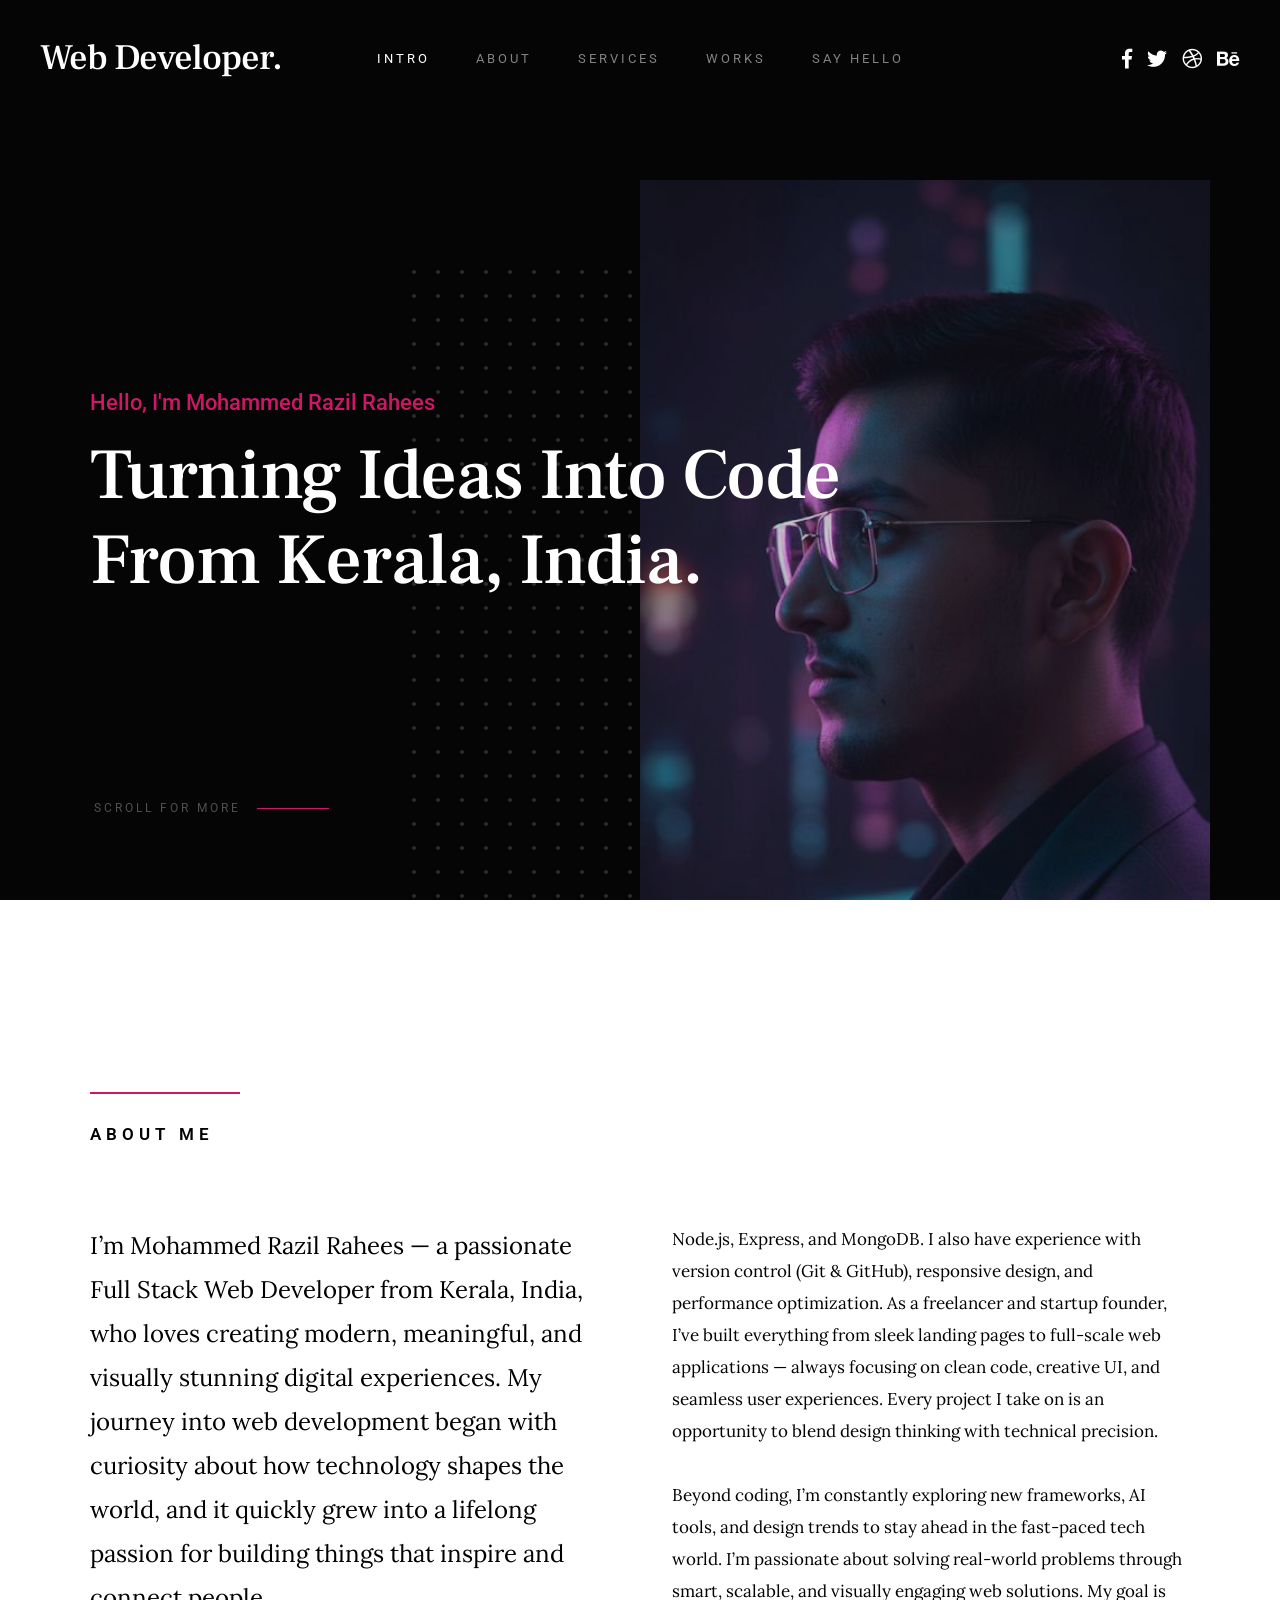
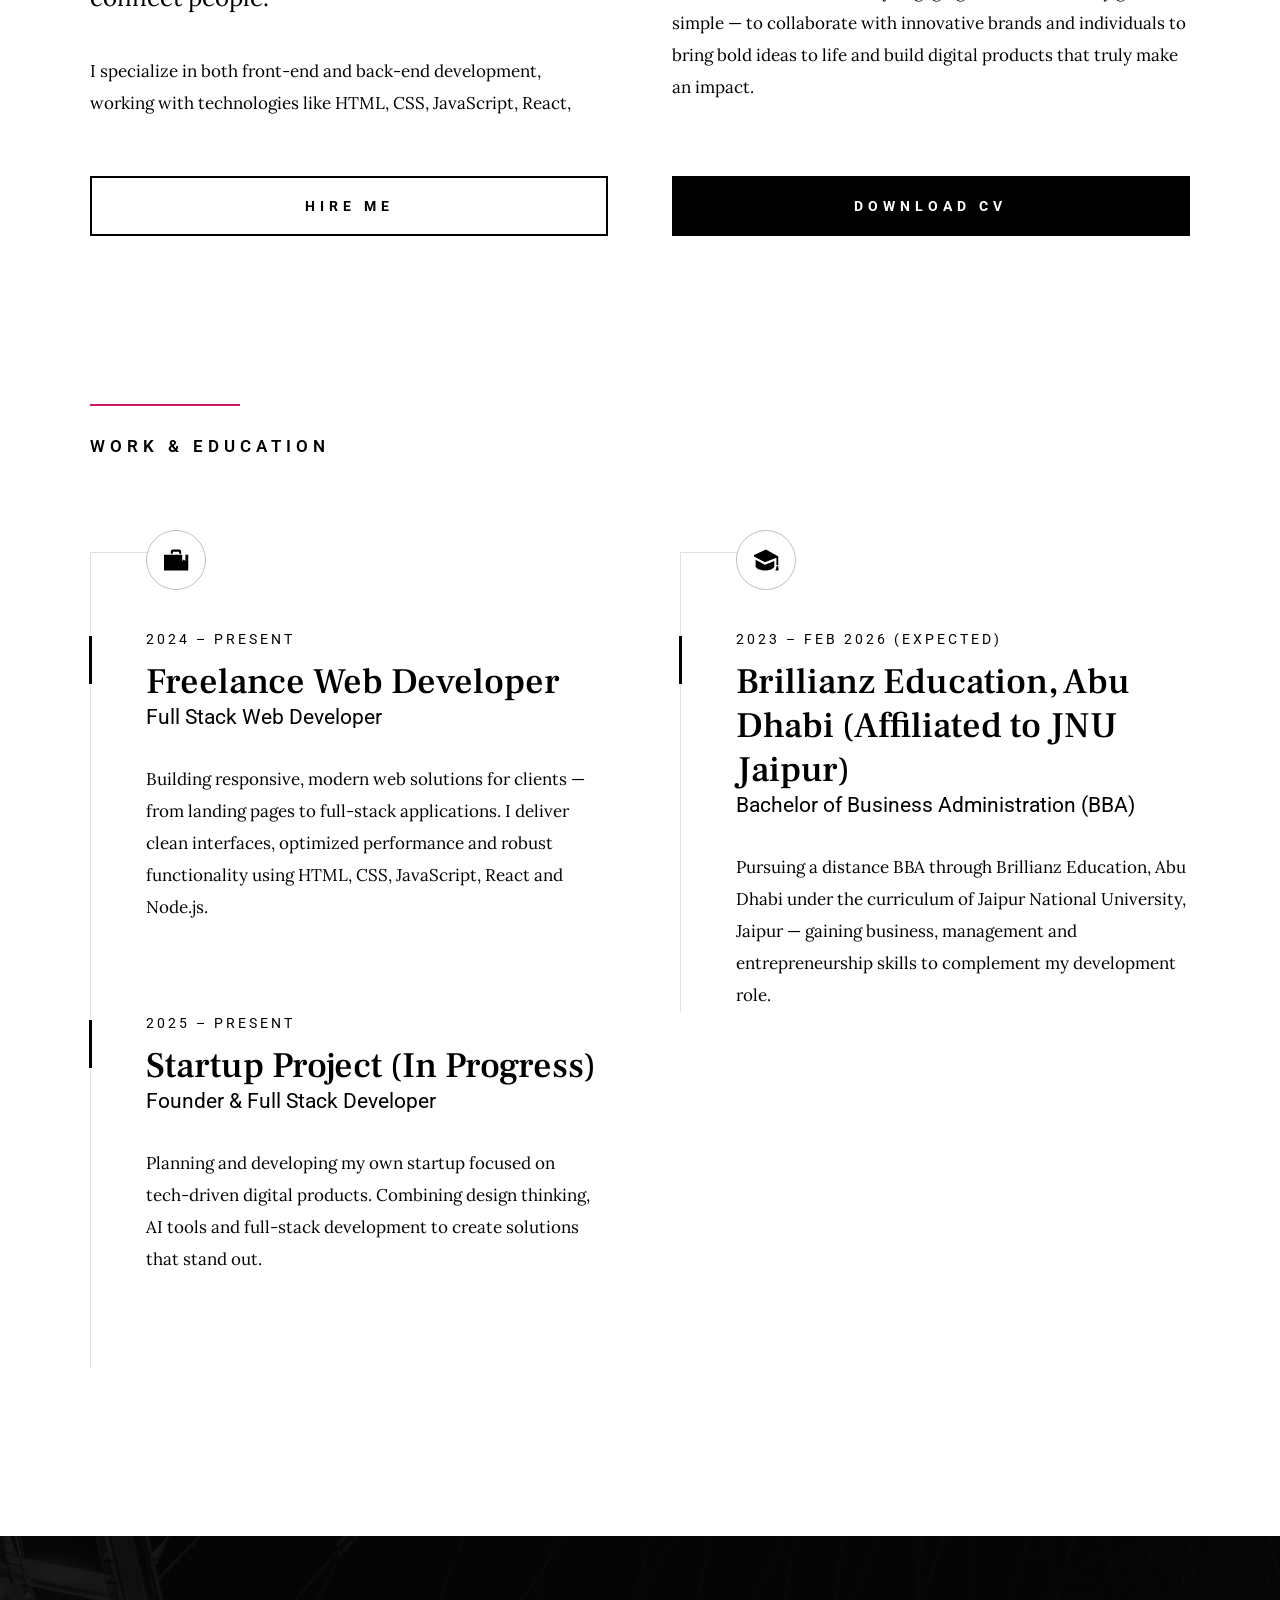
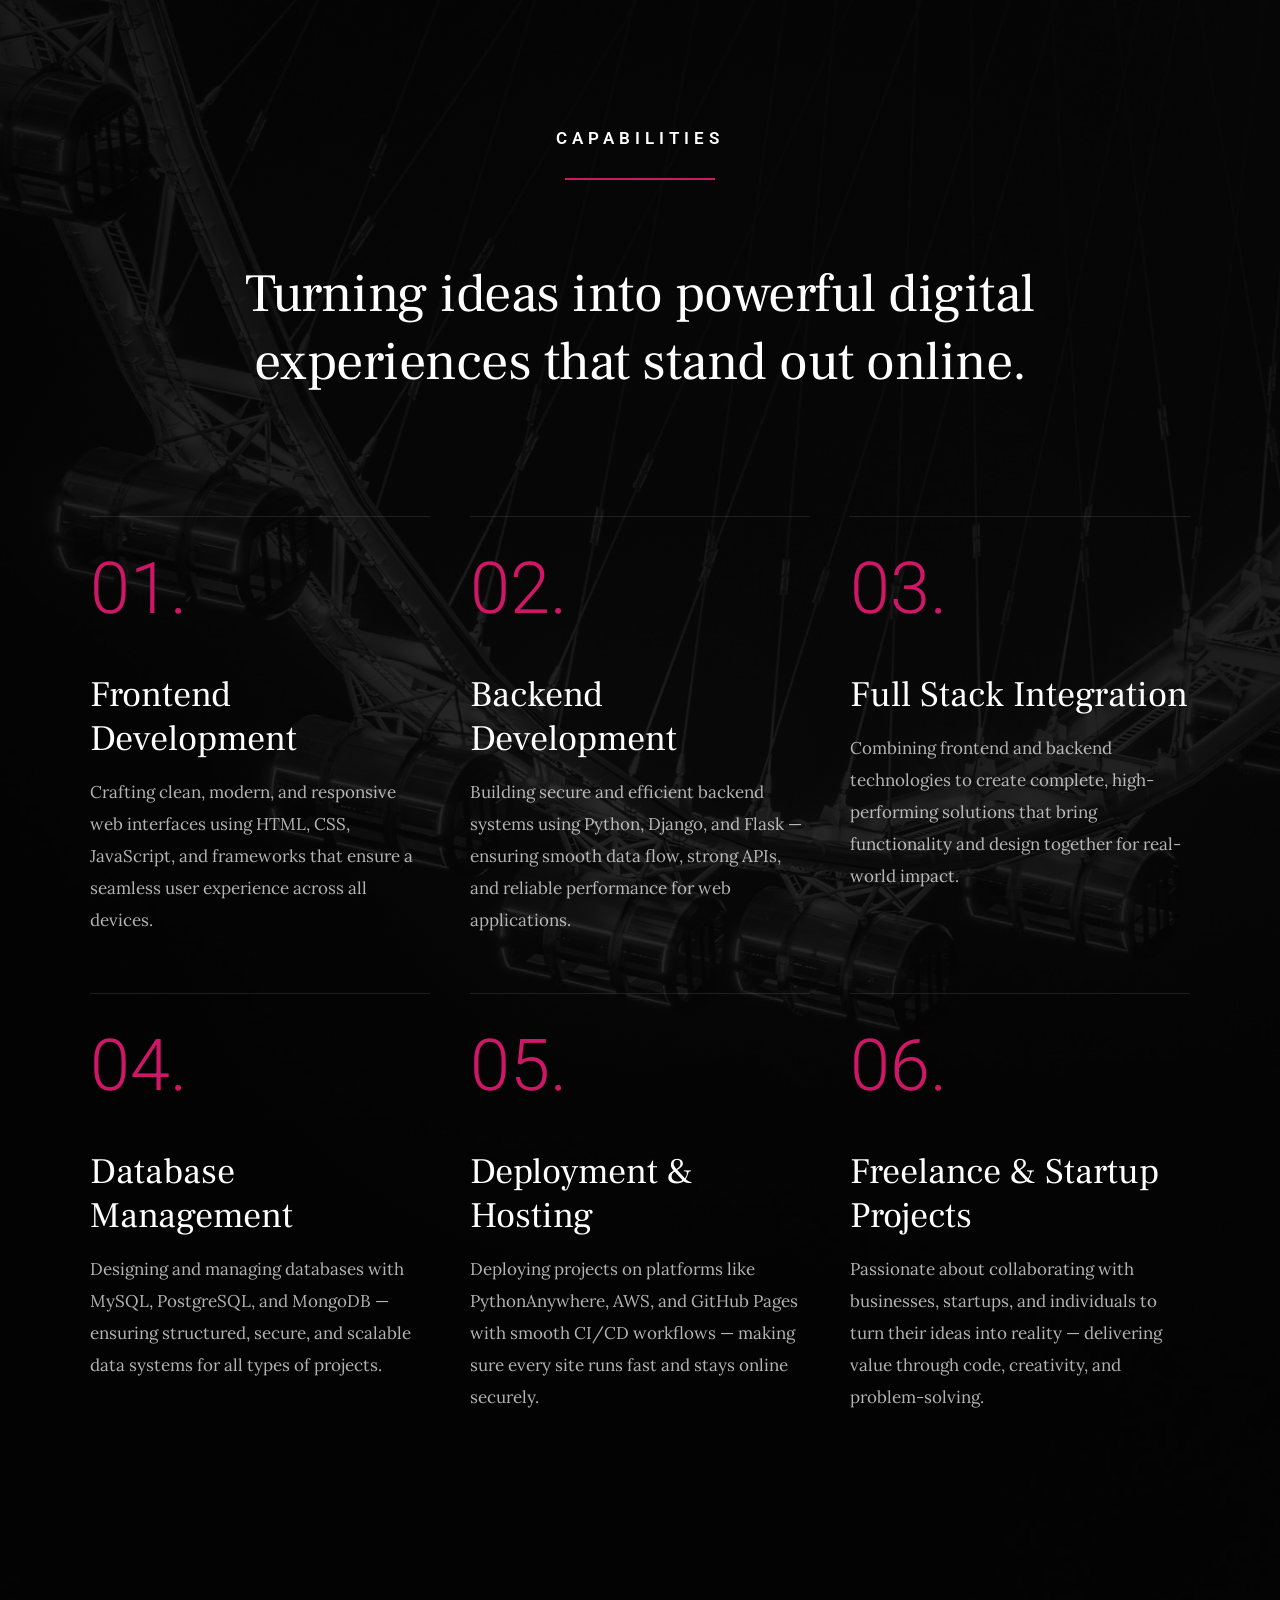
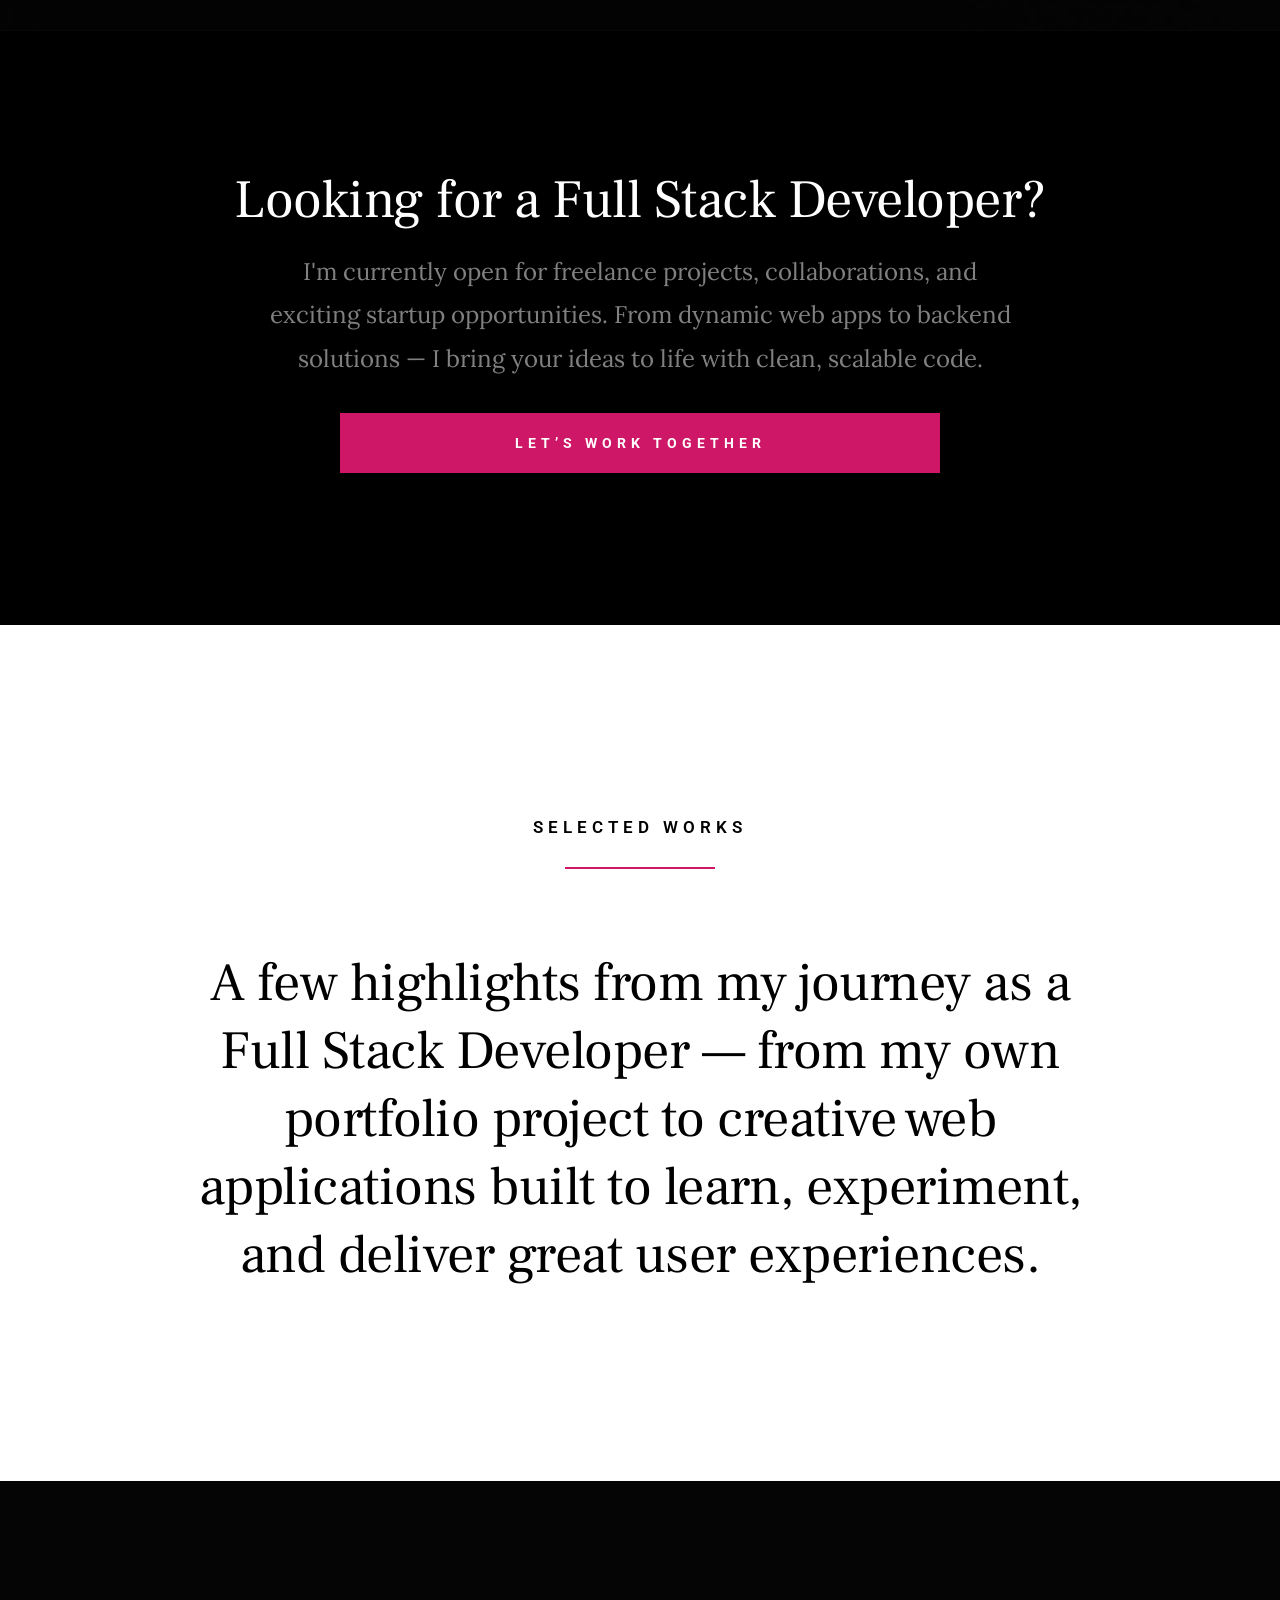
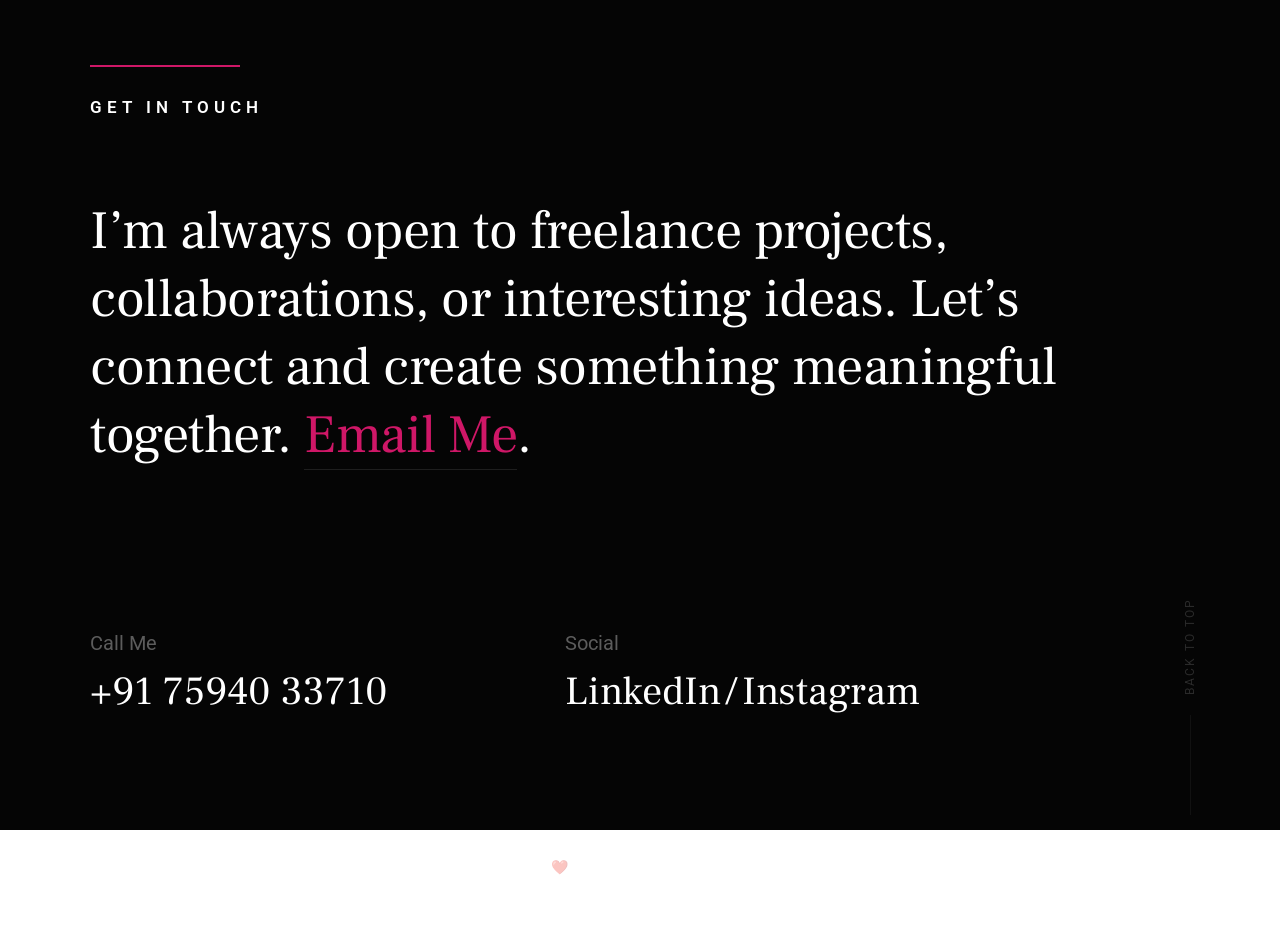
==== index.html @ be1bdcd1 "My portfolio editing" ====
<!DOCTYPE html>
<html class="no-js" lang="en">
<head>

    <!--- basic page needs
    ================================================== -->
    <meta charset="utf-8">
    <title>Web Dedveloper</title>
    <meta name="description" content="">
    <meta name="author" content="">

    <!-- mobile specific metas
    ================================================== -->
    <meta name="viewport" content="width=device-width, initial-scale=1">

    <!-- CSS
    ================================================== -->
    <link rel="stylesheet" href="css/base.css">
    <link rel="stylesheet" href="css/vendor.css">
    <link rel="stylesheet" href="css/main.css">

    <!-- script
    ================================================== -->
    <script src="js/modernizr.js"></script>
    <script src="js/pace.min.js"></script>

    <!-- Favicons ================================================== -->
<link rel="apple-touch-icon" sizes="180x180" href="images/favicon1.png">
<link rel="icon" type="image/png" sizes="32x32" href="images/favicon1.png">
<link rel="icon" type="image/png" sizes="16x16" href="images/favicon1.png">
<link rel="manifest" href="site.webmanifest">

</head>

<body id="top">

    <div id="preloader">
        <div id="loader"></div>
    </div>

    <!-- site header
    ================================================== -->
    <header class="s-header">

        <div class="header-logo">
            <a class="site-logo" href="index.html">
                <!-- <img src="img/Web-removebg-preview.png" alt="Homepage"> -->
                 <h1 class="a">Web Developer.</h1>
            </a>
        </div>

        <nav class="header-nav-wrap">
            <ul class="header-main-nav">
                <li class="current"><a class="smoothscroll" href="#intro" title="intro">Intro</a></li>
                <li><a class="smoothscroll" href="#about" title="about">About</a></li>
                <li><a class="smoothscroll" href="#services" title="services">Services</a></li>
                <li><a class="smoothscroll" href="#works" title="works">Works</a></li>
                <li><a class="smoothscroll" href="#contact" title="contact us">Say Hello</a></li>	
            </ul>

            <ul class="header-social">
                <li><a href="#0"><i class="fab fa-facebook-f" aria-hidden="true"></i></a></li>
                <li><a href="#0"><i class="fab fa-twitter" aria-hidden="true"></i></a></li>
                <li><a href="#0"><i class="fab fa-dribbble" aria-hidden="true"></i></a></li>
                <li><a href="#0"><i class="fab fa-behance" aria-hidden="true"></i></a></li>
            </ul>
        </nav>

        <a class="header-menu-toggle" href="#"><span>Menu</span></a>

    </header> <!-- end s-header -->


<!-- intro
    ================================================== -->
<section id="intro" class="s-intro target-section">

    <div class="row intro-content">

        <div class="column large-9 mob-full intro-text">
            <h3>Hello, I'm Mohammed Razil Rahees</h3>
            <h1>
                Turning Ideas Into Code <br>
                From Kerala, India.
            </h1>

        </div>

        <div class="intro-scroll">
            <a href="#about" class="intro-scroll-link smoothscroll">
                Scroll For More
            </a>
        </div>

        <div class="intro-grid"></div>
        <div class="intro-pic"></div>

    </div> <!-- end row -->

</section> <!-- end intro -->



    <!-- about
    ================================================== -->
    <section id="about" class="s-about target-section">

        <div class="about-me">

            <div class="row heading-block" data-aos="fade-up">
                <div class="column large-full">
                    <h2 class="section-heading">About Me</h2>
                </div>
            </div>

           <div class="row about-me__content" data-aos="fade-up">
    <div class="column large-full about-me__text">
        <p class="lead">
        I’m Mohammed Razil Rahees — a passionate Full Stack Web Developer from Kerala, India, 
        who loves creating modern, meaningful, and visually stunning digital experiences. 
        My journey into web development began with curiosity about how technology shapes the world, 
        and it quickly grew into a lifelong passion for building things that inspire and connect people.
        </p>

        <p>
        I specialize in both front-end and back-end development, working with technologies like 
        HTML, CSS, JavaScript, React, Node.js, Express, and MongoDB. I also have experience with 
        version control (Git & GitHub), responsive design, and performance optimization. 
        As a freelancer and startup founder, I’ve built everything from sleek landing pages 
        to full-scale web applications — always focusing on clean code, creative UI, and 
        seamless user experiences. Every project I take on is an opportunity to blend 
        design thinking with technical precision.
        </p>

        <p>
        Beyond coding, I’m constantly exploring new frameworks, AI tools, and design trends 
        to stay ahead in the fast-paced tech world. I’m passionate about solving real-world 
        problems through smart, scalable, and visually engaging web solutions. My goal is simple — 
        to collaborate with innovative brands and individuals to bring bold ideas to life 
        and build digital products that truly make an impact.
        </p>
    </div>
</div>

    
            <div class="row about-me__buttons">
                <div class="column large-half tab-full" data-aos="fade-up">
                    <a href="#0" class="btn btn--stroke full-width">Hire Me</a>
                </div>
                <div class="column large-half tab-full" data-aos="fade-up">
                    <a href="Mohammed Razil Rahees cv..pdf" class="btn btn--primary full-width" download>Download CV</a>
                </div>
            </div>

        </div> <!-- end about-me -->

       </div> <!-- end about-me -->

<div class="about-experience">

    <div class="row heading-block" data-aos="fade-up">
        <div class="column large-full">
            <h2 class="section-heading">Work & Education</h2>
        </div>
    </div>

    <div class="row about-experience__timeline">

        <!-- Work Experience -->
        <div class="column large-half tab-full" data-aos="fade-up">
            <div class="timeline">

                <div class="timeline__icon-wrap">
                    <span class="timeline__icon timeline__icon--work"></span>
                </div>

                <div class="timeline__block">
                    <div class="timeline__bullet"></div>
                    <div class="timeline__header">
                        <p class="timeline__timeframe">2024 – Present</p>
                        <h3 class="item-title">Freelance Web Developer</h3>
                        <h5>Full Stack Web Developer</h5>
                    </div>
                    <div class="timeline__desc">
                        <p>
                        Building responsive, modern web solutions for clients — from landing pages to full-stack applications.
                        I deliver clean interfaces, optimized performance and robust functionality using HTML, CSS, JavaScript, React and Node.js.
                        </p>
                    </div>
                </div>

                <div class="timeline__block">
                    <div class="timeline__bullet"></div>
                    <div class="timeline__header">
                        <p class="timeline__timeframe">2025 – Present</p>
                        <h3 class="item-title">Startup Project (In Progress)</h3>
                        <h5>Founder & Full Stack Developer</h5>
                    </div>
                    <div class="timeline__desc">
                        <p>
                        Planning and developing my own startup focused on tech-driven digital products. 
                        Combining design thinking, AI tools and full-stack development to create solutions that stand out.
                        </p>
                    </div>
                </div>

            </div>
        </div>

        <!-- Education -->
        <div class="column large-half tab-full" data-aos="fade-up">
            <div class="timeline">

                <div class="timeline__icon-wrap">
                    <span class="timeline__icon timeline__icon--education"></span>
                </div>

                <div class="timeline__block">
                    <div class="timeline__bullet"></div>
                    <div class="timeline__header">
                        <p class="timeline__timeframe">2023 – Feb 2026 (Expected)</p>
                        <h3 class="item-title">Brillianz Education, Abu Dhabi (Affiliated to JNU Jaipur)</h3>
                        <h5>Bachelor of Business Administration (BBA)</h5>
                    </div>
                    <div class="timeline__desc">
                        <p>
                        Pursuing a distance BBA through Brillianz Education, Abu Dhabi under the curriculum of Jaipur National University, Jaipur — gaining business, management and entrepreneurship skills to complement my development role.
                        </p>
                    </div>
                </div>

            </div>
        </div>

    </div>

</div> <!-- end about-experience -->

</section> <!-- end s-about -->


  <!-- services
    ================================================== -->
<section id="services" class="s-services ss-dark target-section">

    <div class="shadow-overlay"></div>

    <div class="row heading-block heading-block--center" data-aos="fade-up">
        <div class="column large-full">
            <h2 class="section-heading section-heading--centerbottom">Capabilities</h2>

            <p class="section-desc">
                Turning ideas into powerful digital experiences that stand out online.
            </p>
        </div>
    </div> <!-- end heading-block -->

    <div class="row services-list block-large-1-3 block-medium-1-2 block-tab-full">

        <div class="column item-service" data-aos="fade-up">
            <div class="item-service__content">
                <h4 class="item-title">Frontend Development</h4>
                <p>
                    Crafting clean, modern, and responsive web interfaces using HTML, CSS, JavaScript, and
                    frameworks that ensure a seamless user experience across all devices.
                </p>
            </div>
        </div>

        <div class="column item-service" data-aos="fade-up">
            <div class="item-service__content">
                <h4 class="item-title">Backend Development</h4>
                <p>
                    Building secure and efficient backend systems using Python, Django, and Flask — ensuring
                    smooth data flow, strong APIs, and reliable performance for web applications.
                </p>
            </div>
        </div>

        <div class="column item-service" data-aos="fade-up">
            <div class="item-service__content">
                <h4 class="item-title">Full Stack Integration</h4>
                <p>
                    Combining frontend and backend technologies to create complete, high-performing solutions
                    that bring functionality and design together for real-world impact.
                </p>
            </div>
        </div>

        <div class="column item-service" data-aos="fade-up">
            <div class="item-service__content">
                <h4 class="item-title">Database Management</h4>
                <p>
                    Designing and managing databases with MySQL, PostgreSQL, and MongoDB — ensuring structured,
                    secure, and scalable data systems for all types of projects.
                </p>
            </div>
        </div>

        <div class="column item-service" data-aos="fade-up">
            <div class="item-service__content">
                <h4 class="item-title">Deployment & Hosting</h4>
                <p>
                    Deploying projects on platforms like PythonAnywhere, AWS, and GitHub Pages with smooth CI/CD
                    workflows — making sure every site runs fast and stays online securely.
                </p>
            </div>
        </div>

        <div class="column item-service" data-aos="fade-up">
            <div class="item-service__content">
                <h4 class="item-title">Freelance & Startup Projects</h4>
                <p>
                    Passionate about collaborating with businesses, startups, and individuals to turn their ideas
                    into reality — delivering value through code, creativity, and problem-solving.
                </p>
            </div>
        </div>

    </div> <!-- end services-list -->

</section> <!-- end s-services -->



    <!-- CTA / Availability Section
================================================== -->
<section class="s-cta ss-dark">

    <div class="row heading-block heading-block--center" data-aos="fade-up">
        <div class="column large-full">
            <h2 class="section-desc">
                Looking for a Full Stack Developer?
            </h2>
        </div>
    </div> <!-- end heading-block -->

    <div class="row cta-content" data-aos="fade-up">
        <div class="column large-full">
            <p>
                I'm currently open for freelance projects, collaborations, and exciting startup opportunities.  
                From dynamic web apps to backend solutions — I bring your ideas to life with clean, scalable code.
            </p>

            <a href="mailto:mohammedrazilrahees01@gmail.com" class="btn full-width">Let’s Work Together</a>
        </div>
    </div> <!-- end cta-content -->

</section> <!-- end s-cta -->


    <!-- works
    ================================================== -->
<section id="works" class="s-works target-section">

    <div class="row heading-block heading-block--center" data-aos="fade-up">
        <div class="column large-full">
            <h2 class="section-heading section-heading--centerbottom">Selected Works</h2>
            <p class="section-desc">
                A few highlights from my journey as a Full Stack Developer — from my own portfolio project to
                creative web applications built to learn, experiment, and deliver great user experiences.
            </p>
        </div>
    </div> <!-- end heading-block -->
</section> <!-- end s-work -->
   <section id="contact" class="s-contact ss-dark target-section">

    <div class="row heading-block" data-aos="fade-up">
        <div class="column large-full">
            <h2 class="section-heading">Get In Touch</h2>
        </div>
    </div>

    <div class="row contact-main" data-aos="fade-up">
        <div class="column large-full">

            <p class="section-desc">
                I’m always open to freelance projects, collaborations, or interesting ideas.
                Let’s connect and create something meaningful together.
                <a href="mailto:mohammedrazilrahees01@gmail.com">Email Me</a>.
            </p>
        </div>
    </div>

    <div class="row contact-infos" data-aos="fade-up" data-aos-anchor=".contact-main">

        <div class="column large-5 medium-full contact-phone">
            <h4>Call Me</h4>
            <a href="tel:+917594033710">+91 75940 33710</a>
        </div>

        <div class="column large-7 medium-full contact-social">
            <h4>Social</h4>
            <ul>
                <li><a href="https://www.linkedin.com/in/mohammed-razil-rahees-62509225b/" target="_blank" title="LinkedIn">LinkedIn</a></li>
                <li><a href="https://www.instagram.com/labezra" target="_blank" title="Instagram">Instagram</a></li>
            </ul>
        </div>

    </div>

</section>



 <!-- footer
================================================== -->
<footer>
    <div class="row">
        <div class="column large-full ss-copyright">
            <span>© 2025 Mohammed Razil Rahees. All Rights Reserved.</span> 
            <span>Developed with ❤️ by Razil</span>
        </div>            

        <div class="ss-go-top">
            <a class="smoothscroll" title="Back to Top" href="#top"></a>
        </div>
    </div>
</footer>



    <!-- photoswipe background
    ================================================== -->
    <div aria-hidden="true" class="pswp" role="dialog" tabindex="-1">

        <div class="pswp__bg"></div>
        <div class="pswp__scroll-wrap">

            <div class="pswp__container">
                <div class="pswp__item"></div>
                <div class="pswp__item"></div>
                <div class="pswp__item"></div>
            </div>

            <div class="pswp__ui pswp__ui--hidden">
                <div class="pswp__top-bar">
                    <div class="pswp__counter"></div><button class="pswp__button pswp__button--close" title="Close (Esc)"></button> <button class="pswp__button pswp__button--share" title=
                    "Share"></button> <button class="pswp__button pswp__button--fs" title="Toggle fullscreen"></button> <button class="pswp__button pswp__button--zoom" title=
                    "Zoom in/out"></button>
                    <div class="pswp__preloader">
                        <div class="pswp__preloader__icn">
                            <div class="pswp__preloader__cut">
                                <div class="pswp__preloader__donut"></div>
                            </div>
                        </div>
                    </div>
                </div>
                <div class="pswp__share-modal pswp__share-modal--hidden pswp__single-tap">
                    <div class="pswp__share-tooltip"></div>
                </div><button class="pswp__button pswp__button--arrow--left" title="Previous (arrow left)"></button> <button class="pswp__button pswp__button--arrow--right" title=
                "Next (arrow right)"></button>
                <div class="pswp__caption">
                    <div class="pswp__caption__center"></div>
                </div>
            </div>

        </div>

    </div><!-- end photoSwipe background -->


    <!-- Java Script
    ================================================== -->
    <script src="js/jquery-3.2.1.min.js"></script>
    <script src="js/plugins.js"></script>
    <script src="js/main.js"></script>

</body>
---- css/base.css ----
/* =================================================================== 
 *
 *  Epitome Base Stylesheet
 *  Template Ver. 1.0.0
 *  04-22-2019
 *  ------------------------------------------------------------------
 *
 *  TOC:
 *  # imports
 *  # normalize
 *  # basic/base setup styles
 *	# grid v2 
 *		## medium screen devices
 *		## tablets
 *		## mobile devices
 *		## small mobile devices <= 400px	
 *	# block grids
 *		## block grids - medium screen devices
 *		## block grids - tablets
 *		## block grids - mobile devices
 *		## block grids - small mobile devices <= 400px
 *	# MISC
 *
 * =================================================================== */


/* ===================================================================
 * # imports 
 *
 * ------------------------------------------------------------------- */
@import url("https://fonts.googleapis.com/css?family=Frank+Ruhl+Libre:400,500|Lora:400,400i,700,700i|Roboto:300,400,500,600,700");
@import url("font-awesome/css/fontawesome-all.css");


/* ==========================================================================
 * # normalize
 * normalize.css v8.0.1 | MIT License |
 * github.com/necolas/normalize.css
 *
 * -------------------------------------------------------------------------- */

/* ------------------------------------------------------------------- 
 * ## document
 * ------------------------------------------------------------------- */

/* 1. Correct the line height in all browsers.
 * 2. Prevent adjustments of font size after orientation changes in iOS.*/
html {
	line-height: 1.15;  /* 1 */
	-webkit-text-size-adjust: 100%;  /* 2 */
}

/* ------------------------------------------------------------------- 
 * ## sections
 * ------------------------------------------------------------------- */

/* Remove the margin in all browsers. */
body {
	margin: 0;
}

/* Render the `main` element consistently in IE. */
main {
	display: block;
}

/* Correct the font size and margin on `h1` elements within `section` and
 * `article` contexts in Chrome, Firefox, and Safari. */
h1 {
	font-size: 2em;
	margin: 0.67em 0;
}

/* ------------------------------------------------------------------- 
 * ## grouping
 * ------------------------------------------------------------------- */

/* 1. Add the correct box sizing in Firefox.
 * 2. Show the overflow in Edge and IE. */
hr {
	box-sizing: content-box;  /* 1 */
	height: 0;  /* 1 */
	overflow: visible;  /* 2 */
}

/* 1. Correct the inheritance and scaling of font size in all browsers.
 * 2. Correct the odd `em` font sizing in all browsers. */
pre {
	font-family: monospace, monospace;  /* 1 */
	font-size: 1em;  /* 2 */
}

/* ------------------------------------------------------------------- 
 * ## text-level semantics
 * ------------------------------------------------------------------- */

/* Remove the gray background on active links in IE 10. */
a {
	background-color: transparent;
}

/* 1. Remove the bottom border in Chrome 57-
 * 2. Add the correct text decoration in Chrome, Edge, IE, Opera, and Safari. */
abbr[title] {
	border-bottom: none;  /* 1 */
	text-decoration: underline;  /* 2 */
	text-decoration: underline dotted;  /* 2 */
}

/* Add the correct font weight in Chrome, Edge, and Safari. */
b,
strong {
	font-weight: bolder;
}

/* 1. Correct the inheritance and scaling of font size in all browsers.
 * 2. Correct the odd `em` font sizing in all browsers. */
code,
kbd,
samp {
	font-family: monospace, monospace;  /* 1 */
	font-size: 1em;  /* 2 */
}

/* Add the correct font size in all browsers. */
small {
	font-size: 80%;
}

/* Prevent `sub` and `sup` elements from affecting the line height in
 * all browsers. */
sub,
sup {
	font-size: 75%;
	line-height: 0;
	position: relative;
	vertical-align: baseline;
}

sub {
	bottom: -0.25em;
}

sup {
	top: -0.5em;
}

/* ------------------------------------------------------------------- 
 * ## embedded content
 * ------------------------------------------------------------------- */

/* Remove the border on images inside links in IE 10. */
img {
	border-style: none;
}

/* ------------------------------------------------------------------- 
 * ## forms
 * ------------------------------------------------------------------- */

/* 1. Change the font styles in all browsers.
 * 2. Remove the margin in Firefox and Safari. */
button,
input,
optgroup,
select,
textarea {
	font-family: inherit;  /* 1 */
	font-size: 100%;  /* 1 */
	line-height: 1.15;  /* 1 */
	margin: 0;  /* 2 */
}

/* Show the overflow in IE.
 * 1. Show the overflow in Edge. */
button,
input {

	/* 1 */
	overflow: visible;
}

/* Remove the inheritance of text transform in Edge, Firefox, and IE.
 * 1. Remove the inheritance of text transform in Firefox. */
button,
select {

	/* 1 */
	text-transform: none;
}

/* Correct the inability to style clickable types in iOS and Safari. */
button,
[type="button"],
[type="reset"],
[type="submit"] {
	-webkit-appearance: button;
}

/* Remove the inner border and padding in Firefox. */
button::-moz-focus-inner,
[type="button"]::-moz-focus-inner,
[type="reset"]::-moz-focus-inner,
[type="submit"]::-moz-focus-inner {
	border-style: none;
	padding: 0;
}

/* Restore the focus styles unset by the previous rule. */
button:-moz-focusring,
[type="button"]:-moz-focusring,
[type="reset"]:-moz-focusring,
[type="submit"]:-moz-focusring {
	outline: 1px dotted ButtonText;
}

/* Correct the padding in Firefox. */
fieldset {
	padding: 0.35em 0.75em 0.625em;
}

/* 1. Correct the text wrapping in Edge and IE.
 * 2. Correct the color inheritance from `fieldset` elements in IE.
 * 3. Remove the padding so developers are not caught out when they zero out
 *    `fieldset` elements in all browsers. */
legend {
	box-sizing: border-box;  /* 1 */
	color: inherit;  /* 2 */
	display: table;  /* 1 */
	max-width: 100%;  /* 1 */
	padding: 0;  /* 3 */
	white-space: normal;  /* 1 */
}

/* Add the correct vertical alignment in Chrome, Firefox, and Opera. */
progress {
	vertical-align: baseline;
}

/* Remove the default vertical scrollbar in IE 10+. */
textarea {
	overflow: auto;
}

/* 1. Add the correct box sizing in IE 10.
 * 2. Remove the padding in IE 10. */
[type="checkbox"],
[type="radio"] {
	box-sizing: border-box;  /* 1 */
	padding: 0;  /* 2 */
}

/* Correct the cursor style of increment and decrement buttons in Chrome. */
[type="number"]::-webkit-inner-spin-button,
[type="number"]::-webkit-outer-spin-button {
	height: auto;
}

/* 1. Correct the odd appearance in Chrome and Safari.
 * 2. Correct the outline style in Safari. */
[type="search"] {
	-webkit-appearance: textfield;  /* 1 */
	outline-offset: -2px;  /* 2 */
}

/* Remove the inner padding in Chrome and Safari on macOS. */
[type="search"]::-webkit-search-decoration {
	-webkit-appearance: none;
}

/* 1. Correct the inability to style clickable types in iOS and Safari.
 * 2. Change font properties to `inherit` in Safari. */
::-webkit-file-upload-button {
	-webkit-appearance: button;  /* 1 */
	font: inherit;  /* 2 */
}

/* ------------------------------------------------------------------- 
 * ## interactive
 * ------------------------------------------------------------------- */

/* Add the correct display in Edge, IE 10+, and Firefox. */
details {
	display: block;
}

/* Add the correct display in all browsers. */
summary {
	display: list-item;
}

/* ------------------------------------------------------------------- 
 * ## misc
 * ------------------------------------------------------------------- */

/* Add the correct display in IE 10+. */
template {
	display: none;
}

/* Add the correct display in IE 10. */
[hidden] {
	display: none;
}



/* ===================================================================
 * # basic/base setup styles
 *
 * ------------------------------------------------------------------- */
html {
	font-size: 62.5%;
	box-sizing: border-box;
}

*,
*::before,
*::after {
	box-sizing: inherit;
}

body {
	font-weight: normal;
	line-height: 1;
	word-wrap: break-word;
	-moz-font-smoothing: grayscale;
	-moz-osx-font-smoothing: grayscale;
	-webkit-font-smoothing: antialiased;
	-webkit-overflow-scrolling: touch;
	-webkit-text-size-adjust: none;
}

/* ------------------------------------------------------------------- 
 * ## Media
 * ------------------------------------------------------------------- */
svg,
img,
video
embed,
iframe,
object {
	max-width: 100%;
	height: auto;
}

/* ------------------------------------------------------------------- 
 * ## Typography resets 
 * ------------------------------------------------------------------- */
div, dl, dt, dd, ul, ol, li, h1, h2, h3, h4, h5, h6, pre, form, p, blockquote, th, td {
	margin: 0;
	padding: 0;
}

p {
	font-size: inherit;
	text-rendering: optimizeLegibility;
}

em,
i {
	font-style: italic;
	line-height: inherit;
}

strong,
b {
	font-weight: bold;
	line-height: inherit;
}

small {
	font-size: 60%;
	line-height: inherit;
}

ol,
ul {
	list-style: none;
}

li {
	display: block;
}

/* ------------------------------------------------------------------- 
 * ## links
 * ------------------------------------------------------------------- */
a {
	text-decoration: none;
	line-height: inherit;
}

a img {
	border: none;
}

/* ------------------------------------------------------------------- 
 * ## inputs
 * ------------------------------------------------------------------- */
fieldset {
	margin: 0;
	padding: 0;
}

input[type="email"],
input[type="number"],
input[type="search"],
input[type="text"],
input[type="tel"],
input[type="url"],
input[type="password"],
textarea {
	-webkit-appearance: none;
	-moz-appearance: none;
	appearance: none;
}



/* ===================================================================
 * # grid v2.0.0 
 *
 *   -----------------------------------------------------------------
 * - Grid breakpoints are based on MAXIMUM WIDTH media queries, 
 *   meaning they apply to that one breakpoint and ALL THOSE BELOW IT.
 * - Grid columns without a specified width will automatically layout 
 *   as equal width columns.
 * ------------------------------------------------------------------- */

/* rows
 * ------------------------------------- */
.row {
	width: 89%;
	max-width: 1200px;
	margin: 0 auto;
	display: -ms-flexbox;
	display: -webkit-flex;
	display: flex;
	-webkit-flex-flow: row wrap;
	-ms-flex-flow: row wrap;
	flex-flow: row wrap;
}

.row .row {
	width: auto;
	max-width: none;
	margin-left: -20px;
	margin-right: -20px;
}

/* columns
 * -------------------------------------- */
.column {
	-webkit-flex: 1 1 0%;
	-ms-flex: 1 1 0%;
	flex: 1 1 0%;
	padding: 0 20px;
}

.collapse > .column,
.column.collapse {
	padding: 0;
}

/* flex row containers utility classes
 * ----------------------------------------- */
.row.row-wrap {
	-webkit-flex-wrap: wrap;
	-ms-flex-wrap: wrap;
	flex-wrap: wrap;
}

.row.row-nowrap {
	-webkit-flex-wrap: nowrap;
	-ms-flex-wrap: none;
	flex-wrap: nowrap;
}

.row.row-top {
	-webkit-align-items: flex-start;
	-ms-flex-align: start;
	align-items: flex-start;
}

.row.row-bottom {
	-webkit-align-items: flex-end;
	-ms-flex-align: end;
	align-items: flex-end;
}

.row.row-center {
	-webkit-align-items: center;
	-ms-flex-align: center;
	align-items: center;
}

.row.row-stretch {
	-webkit-align-items: stretch;
	-ms-flex-align: stretch;
	align-items: stretch;
}

.row.row-baseline {
	-webkit-align-items: baseline;
	-ms-flex-align: baseline;
	align-items: baseline;
}

/* flex item utility alignment classes
 * ----------------------------------------- */
.align-center {
	margin: auto;
	-webkit-align-self: center;
	-ms-flex-item-align: center;
	align-self: center;
}

.align-left {
	margin-right: auto;
	-webkit-align-self: center;
	-ms-flex-item-align: center;
	align-self: center;
}

.align-right {
	margin-left: auto;
	-webkit-align-self: center;
	-ms-flex-item-align: center;
	align-self: center;
}

.align-x-center {
	margin-right: auto;
	margin-left: auto;
}

.align-x-left {
	margin-right: auto;
}

.align-x-right {
	margin-left: auto;
}

.align-y-center {
	-webkit-align-self: center;
	-ms-flex-item-align: center;
	align-self: center;
}

.align-y-top {
	-webkit-align-self: flex-start;
	-ms-flex-item-align: start;
	align-self: flex-start;
}

.align-y-bottom {
	-webkit-align-self: flex-end;
	-ms-flex-item-align: end;
	align-self: flex-end;
}

/* large screen column widths 
 * -------------------------------------- */
.large-1 {
	-webkit-flex: 0 0 8.33333%;
	-ms-flex: 0 0 8.33333%;
	flex: 0 0 8.33333%;
	max-width: 8.33333%;
}

.large-2 {
	-webkit-flex: 0 0 16.66667%;
	-ms-flex: 0 0 16.66667%;
	flex: 0 0 16.66667%;
	max-width: 16.66667%;
}

.large-3 {
	-webkit-flex: 0 0 25%;
	-ms-flex: 0 0 25%;
	flex: 0 0 25%;
	max-width: 25%;
}

.large-4 {
	-webkit-flex: 0 0 33.33333%;
	-ms-flex: 0 0 33.33333%;
	flex: 0 0 33.33333%;
	max-width: 33.33333%;
}

.large-5 {
	-webkit-flex: 0 0 41.66667%;
	-ms-flex: 0 0 41.66667%;
	flex: 0 0 41.66667%;
	max-width: 41.66667%;
}

.large-6,
.large-half {
	-webkit-flex: 0 0 50%;
	-ms-flex: 0 0 50%;
	flex: 0 0 50%;
	max-width: 50%;
}

.large-7 {
	-webkit-flex: 0 0 58.33333%;
	-ms-flex: 0 0 58.33333%;
	flex: 0 0 58.33333%;
	max-width: 58.33333%;
}

.large-8 {
	-webkit-flex: 0 0 66.66667%;
	-ms-flex: 0 0 66.66667%;
	flex: 0 0 66.66667%;
	max-width: 66.66667%;
}

.large-9 {
	-webkit-flex: 0 0 75%;
	-ms-flex: 0 0 75%;
	flex: 0 0 75%;
	max-width: 75%;
}

.large-10 {
	-webkit-flex: 0 0 83.33333%;
	-ms-flex: 0 0 83.33333%;
	flex: 0 0 83.33333%;
	max-width: 83.33333%;
}

.large-11 {
	-webkit-flex: 0 0 91.66667%;
	-ms-flex: 0 0 91.66667%;
	flex: 0 0 91.66667%;
	max-width: 91.66667%;
}

.large-12,
.large-full {
	-webkit-flex: 0 0 100%;
	-ms-flex: 0 0 100%;
	flex: 0 0 100%;
	max-width: 100%;
}

/* ------------------------------------------------------------------- 
 * ## medium screen devices
 * ------------------------------------------------------------------- */
@media screen and (max-width:1200px) {
	.row .row {
		margin-left: -16px;
		margin-right: -16px;
	}

	.column {
		padding: 0 16px;
	}

	.medium-1 {
		-webkit-flex: 0 0 8.33333%;
		-ms-flex: 0 0 8.33333%;
		flex: 0 0 8.33333%;
		max-width: 8.33333%;
	}

	.medium-2 {
		-webkit-flex: 0 0 16.66667%;
		-ms-flex: 0 0 16.66667%;
		flex: 0 0 16.66667%;
		max-width: 16.66667%;
	}

	.medium-3 {
		-webkit-flex: 0 0 25%;
		-ms-flex: 0 0 25%;
		flex: 0 0 25%;
		max-width: 25%;
	}

	.medium-4 {
		-webkit-flex: 0 0 33.33333%;
		-ms-flex: 0 0 33.33333%;
		flex: 0 0 33.33333%;
		max-width: 33.33333%;
	}

	.medium-5 {
		-webkit-flex: 0 0 41.66667%;
		-ms-flex: 0 0 41.66667%;
		flex: 0 0 41.66667%;
		max-width: 41.66667%;
	}

	.medium-6,
	.medium-half {
		-webkit-flex: 0 0 50%;
		-ms-flex: 0 0 50%;
		flex: 0 0 50%;
		max-width: 50%;
	}

	.medium-7 {
		-webkit-flex: 0 0 58.33333%;
		-ms-flex: 0 0 58.33333%;
		flex: 0 0 58.33333%;
		max-width: 58.33333%;
	}

	.medium-8 {
		-webkit-flex: 0 0 66.66667%;
		-ms-flex: 0 0 66.66667%;
		flex: 0 0 66.66667%;
		max-width: 66.66667%;
	}

	.medium-9 {
		-webkit-flex: 0 0 75%;
		-ms-flex: 0 0 75%;
		flex: 0 0 75%;
		max-width: 75%;
	}

	.medium-10 {
		-webkit-flex: 0 0 83.33333%;
		-ms-flex: 0 0 83.33333%;
		flex: 0 0 83.33333%;
		max-width: 83.33333%;
	}

	.medium-11 {
		-webkit-flex: 0 0 91.66667%;
		-ms-flex: 0 0 91.66667%;
		flex: 0 0 91.66667%;
		max-width: 91.66667%;
	}

	.medium-12,
	.medium-full {
		-webkit-flex: 0 0 100%;
		-ms-flex: 0 0 100%;
		flex: 0 0 100%;
		max-width: 100%;
	}

}

/* ------------------------------------------------------------------- 
 * ## tablets
 * ------------------------------------------------------------------- */
@media screen and (max-width:800px) {
	.tab-1 {
		-webkit-flex: 0 0 8.33333%;
		-ms-flex: 0 0 8.33333%;
		flex: 0 0 8.33333%;
		max-width: 8.33333%;
	}

	.tab-2 {
		-webkit-flex: 0 0 16.66667%;
		-ms-flex: 0 0 16.66667%;
		flex: 0 0 16.66667%;
		max-width: 16.66667%;
	}

	.tab-3 {
		-webkit-flex: 0 0 25%;
		-ms-flex: 0 0 25%;
		flex: 0 0 25%;
		max-width: 25%;
	}

	.tab-4 {
		-webkit-flex: 0 0 33.33333%;
		-ms-flex: 0 0 33.33333%;
		flex: 0 0 33.33333%;
		max-width: 33.33333%;
	}

	.tab-5 {
		-webkit-flex: 0 0 41.66667%;
		-ms-flex: 0 0 41.66667%;
		flex: 0 0 41.66667%;
		max-width: 41.66667%;
	}

	.tab-6,
	.tab-half {
		-webkit-flex: 0 0 50%;
		-ms-flex: 0 0 50%;
		flex: 0 0 50%;
		max-width: 50%;
	}

	.tab-7 {
		-webkit-flex: 0 0 58.33333%;
		-ms-flex: 0 0 58.33333%;
		flex: 0 0 58.33333%;
		max-width: 58.33333%;
	}

	.tab-8 {
		-webkit-flex: 0 0 66.66667%;
		-ms-flex: 0 0 66.66667%;
		flex: 0 0 66.66667%;
		max-width: 66.66667%;
	}

	.tab-9 {
		-webkit-flex: 0 0 75%;
		-ms-flex: 0 0 75%;
		flex: 0 0 75%;
		max-width: 75%;
	}

	.tab-10 {
		-webkit-flex: 0 0 83.33333%;
		-ms-flex: 0 0 83.33333%;
		flex: 0 0 83.33333%;
		max-width: 83.33333%;
	}

	.tab-11 {
		-webkit-flex: 0 0 91.66667%;
		-ms-flex: 0 0 91.66667%;
		flex: 0 0 91.66667%;
		max-width: 91.66667%;
	}

	.tab-12,
	.tab-full {
		-webkit-flex: 0 0 100%;
		-ms-flex: 0 0 100%;
		flex: 0 0 100%;
		max-width: 100%;
	}

	.hide-on-tablet {
		display: none;
	}

}

/* ------------------------------------------------------------------- 
 * ## mobile devices 
 * ------------------------------------------------------------------- */
@media screen and (max-width:600px) {
	.row {
		width: auto;
		padding-left: 25px;
		padding-right: 25px;
	}

	.row .row {
		margin-left: -10px;
		margin-right: -10px;
		padding-left: 0;
		padding-right: 0;
	}

	.column {
		padding: 0 10px;
	}

	.mob-1 {
		-webkit-flex: 0 0 8.33333%;
		-ms-flex: 0 0 8.33333%;
		flex: 0 0 8.33333%;
		max-width: 8.33333%;
	}

	.mob-2 {
		-webkit-flex: 0 0 16.66667%;
		-ms-flex: 0 0 16.66667%;
		flex: 0 0 16.66667%;
		max-width: 16.66667%;
	}

	.mob-3 {
		-webkit-flex: 0 0 25%;
		-ms-flex: 0 0 25%;
		flex: 0 0 25%;
		max-width: 25%;
	}

	.mob-4 {
		-webkit-flex: 0 0 33.33333%;
		-ms-flex: 0 0 33.33333%;
		flex: 0 0 33.33333%;
		max-width: 33.33333%;
	}

	.mob-5 {
		-webkit-flex: 0 0 41.66667%;
		-ms-flex: 0 0 41.66667%;
		flex: 0 0 41.66667%;
		max-width: 41.66667%;
	}

	.mob-6,
	.mob-half {
		-webkit-flex: 0 0 50%;
		-ms-flex: 0 0 50%;
		flex: 0 0 50%;
		max-width: 50%;
	}

	.mob-7 {
		-webkit-flex: 0 0 58.33333%;
		-ms-flex: 0 0 58.33333%;
		flex: 0 0 58.33333%;
		max-width: 58.33333%;
	}

	.mob-8 {
		-webkit-flex: 0 0 66.66667%;
		-ms-flex: 0 0 66.66667%;
		flex: 0 0 66.66667%;
		max-width: 66.66667%;
	}

	.mob-9 {
		-webkit-flex: 0 0 75%;
		-ms-flex: 0 0 75%;
		flex: 0 0 75%;
		max-width: 75%;
	}

	.mob-10 {
		-webkit-flex: 0 0 83.33333%;
		-ms-flex: 0 0 83.33333%;
		flex: 0 0 83.33333%;
		max-width: 83.33333%;
	}

	.mob-11 {
		-webkit-flex: 0 0 91.66667%;
		-ms-flex: 0 0 91.66667%;
		flex: 0 0 91.66667%;
		max-width: 91.66667%;
	}

	.mob-12,
	.mob-full {
		-webkit-flex: 0 0 100%;
		-ms-flex: 0 0 100%;
		flex: 0 0 100%;
		max-width: 100%;
	}

	.hide-on-mobile {
		display: none;
	}

}

/* ------------------------------------------------------------------- 
 * ## small mobile devices <= 400px
 * ------------------------------------------------------------------- */
@media screen and (max-width:400px) {
	.row .row {
		margin-left: 0;
		margin-right: 0;
	}

	.column {
		-webkit-flex: 0 0 100%;
		-ms-flex: 0 0 100%;
		flex: 0 0 100%;
		max-width: 100%;
		width: 100%;
		margin-left: 0;
		margin-right: 0;
		padding: 0;
	}

}



/* ===================================================================
 * # block grids
 *
 * -------------------------------------------------------------------
 * Equally-sized columns define at parent/row level.
 * ------------------------------------------------------------------- */
.block-large-1-8 > .column {
	-webkit-flex: 0 0 12.5%;
	-ms-flex: 0 0 12.5%;
	flex: 0 0 12.5%;
	max-width: 12.5%;
}

.block-large-1-6 > .column {
	-webkit-flex: 0 0 16.66667%;
	-ms-flex: 0 0 16.66667%;
	flex: 0 0 16.66667%;
	max-width: 16.66667%;
}

.block-large-1-5 > .column {
	-webkit-flex: 0 0 20%;
	-ms-flex: 0 0 20%;
	flex: 0 0 20%;
	max-width: 20%;
}

.block-large-1-4 > .column {
	-webkit-flex: 0 0 25%;
	-ms-flex: 0 0 25%;
	flex: 0 0 25%;
	max-width: 25%;
}

.block-large-1-3 > .column {
	-webkit-flex: 0 0 33.33333%;
	-ms-flex: 0 0 33.33333%;
	flex: 0 0 33.33333%;
	max-width: 33.33333%;
}

.block-large-1-2 > .column {
	-webkit-flex: 0 0 50%;
	-ms-flex: 0 0 50%;
	flex: 0 0 50%;
	max-width: 50%;
}

.block-large-full > .column {
	-webkit-flex: 0 0 100%;
	-ms-flex: 0 0 100%;
	flex: 0 0 100%;
	max-width: 100%;
}

/* ------------------------------------------------------------------- 
 * ## block grids - medium screen devices
 * ------------------------------------------------------------------- */
@media screen and (max-width:1200px) {
	.block-medium-1-8 > .column {
		-webkit-flex: 0 0 12.5%;
		-ms-flex: 0 0 12.5%;
		flex: 0 0 12.5%;
		max-width: 12.5%;
	}

	.block-medium-1-6 > .column {
		-webkit-flex: 0 0 16.66667%;
		-ms-flex: 0 0 16.66667%;
		flex: 0 0 16.66667%;
		max-width: 16.66667%;
	}

	.block-medium-1-5 > .column {
		-webkit-flex: 0 0 20%;
		-ms-flex: 0 0 20%;
		flex: 0 0 20%;
		max-width: 20%;
	}

	.block-medium-1-4 > .column {
		-webkit-flex: 0 0 25%;
		-ms-flex: 0 0 25%;
		flex: 0 0 25%;
		max-width: 25%;
	}

	.block-medium-1-3 > .column {
		-webkit-flex: 0 0 33.33333%;
		-ms-flex: 0 0 33.33333%;
		flex: 0 0 33.33333%;
		max-width: 33.33333%;
	}

	.block-medium-1-2 > .column {
		-webkit-flex: 0 0 50%;
		-ms-flex: 0 0 50%;
		flex: 0 0 50%;
		max-width: 50%;
	}

	.block-medium-full > .column {
		-webkit-flex: 0 0 100%;
		-ms-flex: 0 0 100%;
		flex: 0 0 100%;
		max-width: 100%;
	}

}

/* ------------------------------------------------------------------- 
 * ## block grids - tablets
 * ------------------------------------------------------------------- */
@media screen and (max-width:800px) {
	.block-tab-1-8 > .column {
		-webkit-flex: 0 0 12.5%;
		-ms-flex: 0 0 12.5%;
		flex: 0 0 12.5%;
		max-width: 12.5%;
	}

	.block-tab-1-6 > .column {
		-webkit-flex: 0 0 16.66667%;
		-ms-flex: 0 0 16.66667%;
		flex: 0 0 16.66667%;
		max-width: 16.66667%;
	}

	.block-tab-1-5 > .column {
		-webkit-flex: 0 0 20%;
		-ms-flex: 0 0 20%;
		flex: 0 0 20%;
		max-width: 20%;
	}

	.block-tab-1-4 > .column {
		-webkit-flex: 0 0 25%;
		-ms-flex: 0 0 25%;
		flex: 0 0 25%;
		max-width: 25%;
	}

	.block-tab-1-3 > .column {
		-webkit-flex: 0 0 33.33333%;
		-ms-flex: 0 0 33.33333%;
		flex: 0 0 33.33333%;
		max-width: 33.33333%;
	}

	.block-tab-1-2 > .column {
		-webkit-flex: 0 0 50%;
		-ms-flex: 0 0 50%;
		flex: 0 0 50%;
		max-width: 50%;
	}

	.block-tab-full > .column {
		-webkit-flex: 0 0 100%;
		-ms-flex: 0 0 100%;
		flex: 0 0 100%;
		max-width: 100%;
	}

}

/* ------------------------------------------------------------------- 
 * ## block grids - mobile devices
 * ------------------------------------------------------------------- */
@media screen and (max-width:600px) {
	.block-mob-1-8 > .column {
		-webkit-flex: 0 0 12.5%;
		-ms-flex: 0 0 12.5%;
		flex: 0 0 12.5%;
		max-width: 12.5%;
	}

	.block-mob-1-6 > .column {
		-webkit-flex: 0 0 16.66667%;
		-ms-flex: 0 0 16.66667%;
		flex: 0 0 16.66667%;
		max-width: 16.66667%;
	}

	.block-mob-1-5 > .column {
		-webkit-flex: 0 0 20%;
		-ms-flex: 0 0 20%;
		flex: 0 0 20%;
		max-width: 20%;
	}

	.block-mob-1-4 > .column {
		-webkit-flex: 0 0 25%;
		-ms-flex: 0 0 25%;
		flex: 0 0 25%;
		max-width: 25%;
	}

	.block-mob-1-3 > .column {
		-webkit-flex: 0 0 33.33333%;
		-ms-flex: 0 0 33.33333%;
		flex: 0 0 33.33333%;
		max-width: 33.33333%;
	}

	.block-mob-1-2 > .column {
		-webkit-flex: 0 0 50%;
		-ms-flex: 0 0 50%;
		flex: 0 0 50%;
		max-width: 50%;
	}

	.block-mob-full > .column {
		-webkit-flex: 0 0 100%;
		-ms-flex: 0 0 100%;
		flex: 0 0 100%;
		max-width: 100%;
	}

}

/* ------------------------------------------------------------------- 
 * ## block grids - small mobile devices <= 400px
 * ------------------------------------------------------------------- */
@media screen and (max-width:400px) {
	.stack > .column {
		-webkit-flex: 0 0 100%;
		-ms-flex: 0 0 100%;
		flex: 0 0 100%;
		max-width: 100%;
		width: 100%;
		margin-left: 0;
		margin-right: 0;
		padding: 0;
	}

}



/* ===================================================================
 * # MISC
 *
 * ------------------------------------------------------------------- */
.group:after {
	content: "";
	display: table;
	clear: both;
}

/* misc helper classes
 * -------------------------------------- */
.is-hidden {
	display: none;
}

.is-invisible {
	visibility: hidden;
}

.antialiased {
	-webkit-font-smoothing: antialiased;
	-moz-osx-font-smoothing: grayscale;
}

.overflow-hidden {
	overflow: hidden;
}

.remove-bottom {
	margin-bottom: 0;
}

.half-bottom {
	margin-bottom: 1.6rem !important;
}

.add-bottom {
	margin-bottom: 3.2rem !important;
}

.no-border {
	border: none;
}

.full-width {
	width: 100%;
}

.text-center {
	text-align: center;
}

.text-left {
	text-align: left;
}

.text-right {
	text-align: right;
}

.pull-left {
	float: left;
}

.pull-right {
	float: right;
}

/*# sourceMappingURL=base.css.map */
---- css/vendor.css ----
/* =================================================================== 
 *
 *  Epitome Vendor/Third Party CSS
 *  Template Ver. 1.0.0 
 *  04-22-2019
 *  ------------------------------------------------------------------
 *
 *  TOC:
 *  # animate on scroll 
 *  # slick slider
 *  # PhotoSwipe main CSS by Dmitry Semenov
 *  # PhotoSwipe Skin
 *
 * =================================================================== */


/* ===================================================================
 * # animate on scroll 
 * https://michalsnik.github.io/aos/
 * ------------------------------------------------------------------- */
[data-aos][data-aos][data-aos-duration='50'],
body[data-aos-duration='50'] [data-aos] {
  transition-duration: 50ms;
}

[data-aos][data-aos][data-aos-delay='50'],
body[data-aos-delay='50'] [data-aos] {
  transition-delay: 0;
}

[data-aos][data-aos][data-aos-delay='50'].aos-animate,
body[data-aos-delay='50'] [data-aos].aos-animate {
  transition-delay: 50ms;
}

[data-aos][data-aos][data-aos-duration='100'],
body[data-aos-duration='100'] [data-aos] {
  transition-duration: .1s;
}

[data-aos][data-aos][data-aos-delay='100'],
body[data-aos-delay='100'] [data-aos] {
  transition-delay: 0;
}

[data-aos][data-aos][data-aos-delay='100'].aos-animate,
body[data-aos-delay='100'] [data-aos].aos-animate {
  transition-delay: .1s;
}

[data-aos][data-aos][data-aos-duration='150'],
body[data-aos-duration='150'] [data-aos] {
  transition-duration: .15s;
}

[data-aos][data-aos][data-aos-delay='150'],
body[data-aos-delay='150'] [data-aos] {
  transition-delay: 0;
}

[data-aos][data-aos][data-aos-delay='150'].aos-animate,
body[data-aos-delay='150'] [data-aos].aos-animate {
  transition-delay: .15s;
}

[data-aos][data-aos][data-aos-duration='200'],
body[data-aos-duration='200'] [data-aos] {
  transition-duration: .2s;
}

[data-aos][data-aos][data-aos-delay='200'],
body[data-aos-delay='200'] [data-aos] {
  transition-delay: 0;
}

[data-aos][data-aos][data-aos-delay='200'].aos-animate,
body[data-aos-delay='200'] [data-aos].aos-animate {
  transition-delay: .2s;
}

[data-aos][data-aos][data-aos-duration='250'],
body[data-aos-duration='250'] [data-aos] {
  transition-duration: .25s;
}

[data-aos][data-aos][data-aos-delay='250'],
body[data-aos-delay='250'] [data-aos] {
  transition-delay: 0;
}

[data-aos][data-aos][data-aos-delay='250'].aos-animate,
body[data-aos-delay='250'] [data-aos].aos-animate {
  transition-delay: .25s;
}

[data-aos][data-aos][data-aos-duration='300'],
body[data-aos-duration='300'] [data-aos] {
  transition-duration: .3s;
}

[data-aos][data-aos][data-aos-delay='300'],
body[data-aos-delay='300'] [data-aos] {
  transition-delay: 0;
}

[data-aos][data-aos][data-aos-delay='300'].aos-animate,
body[data-aos-delay='300'] [data-aos].aos-animate {
  transition-delay: .3s;
}

[data-aos][data-aos][data-aos-duration='350'],
body[data-aos-duration='350'] [data-aos] {
  transition-duration: .35s;
}

[data-aos][data-aos][data-aos-delay='350'],
body[data-aos-delay='350'] [data-aos] {
  transition-delay: 0;
}

[data-aos][data-aos][data-aos-delay='350'].aos-animate,
body[data-aos-delay='350'] [data-aos].aos-animate {
  transition-delay: .35s;
}

[data-aos][data-aos][data-aos-duration='400'],
body[data-aos-duration='400'] [data-aos] {
  transition-duration: .4s;
}

[data-aos][data-aos][data-aos-delay='400'],
body[data-aos-delay='400'] [data-aos] {
  transition-delay: 0;
}

[data-aos][data-aos][data-aos-delay='400'].aos-animate,
body[data-aos-delay='400'] [data-aos].aos-animate {
  transition-delay: .4s;
}

[data-aos][data-aos][data-aos-duration='450'],
body[data-aos-duration='450'] [data-aos] {
  transition-duration: .45s;
}

[data-aos][data-aos][data-aos-delay='450'],
body[data-aos-delay='450'] [data-aos] {
  transition-delay: 0;
}

[data-aos][data-aos][data-aos-delay='450'].aos-animate,
body[data-aos-delay='450'] [data-aos].aos-animate {
  transition-delay: .45s;
}

[data-aos][data-aos][data-aos-duration='500'],
body[data-aos-duration='500'] [data-aos] {
  transition-duration: .5s;
}

[data-aos][data-aos][data-aos-delay='500'],
body[data-aos-delay='500'] [data-aos] {
  transition-delay: 0;
}

[data-aos][data-aos][data-aos-delay='500'].aos-animate,
body[data-aos-delay='500'] [data-aos].aos-animate {
  transition-delay: .5s;
}

[data-aos][data-aos][data-aos-duration='550'],
body[data-aos-duration='550'] [data-aos] {
  transition-duration: .55s;
}

[data-aos][data-aos][data-aos-delay='550'],
body[data-aos-delay='550'] [data-aos] {
  transition-delay: 0;
}

[data-aos][data-aos][data-aos-delay='550'].aos-animate,
body[data-aos-delay='550'] [data-aos].aos-animate {
  transition-delay: .55s;
}

[data-aos][data-aos][data-aos-duration='600'],
body[data-aos-duration='600'] [data-aos] {
  transition-duration: .6s;
}

[data-aos][data-aos][data-aos-delay='600'],
body[data-aos-delay='600'] [data-aos] {
  transition-delay: 0;
}

[data-aos][data-aos][data-aos-delay='600'].aos-animate,
body[data-aos-delay='600'] [data-aos].aos-animate {
  transition-delay: .6s;
}

[data-aos][data-aos][data-aos-duration='650'],
body[data-aos-duration='650'] [data-aos] {
  transition-duration: .65s;
}

[data-aos][data-aos][data-aos-delay='650'],
body[data-aos-delay='650'] [data-aos] {
  transition-delay: 0;
}

[data-aos][data-aos][data-aos-delay='650'].aos-animate,
body[data-aos-delay='650'] [data-aos].aos-animate {
  transition-delay: .65s;
}

[data-aos][data-aos][data-aos-duration='700'],
body[data-aos-duration='700'] [data-aos] {
  transition-duration: .7s;
}

[data-aos][data-aos][data-aos-delay='700'],
body[data-aos-delay='700'] [data-aos] {
  transition-delay: 0;
}

[data-aos][data-aos][data-aos-delay='700'].aos-animate,
body[data-aos-delay='700'] [data-aos].aos-animate {
  transition-delay: .7s;
}

[data-aos][data-aos][data-aos-duration='750'],
body[data-aos-duration='750'] [data-aos] {
  transition-duration: .75s;
}

[data-aos][data-aos][data-aos-delay='750'],
body[data-aos-delay='750'] [data-aos] {
  transition-delay: 0;
}

[data-aos][data-aos][data-aos-delay='750'].aos-animate,
body[data-aos-delay='750'] [data-aos].aos-animate {
  transition-delay: .75s;
}

[data-aos][data-aos][data-aos-duration='800'],
body[data-aos-duration='800'] [data-aos] {
  transition-duration: .8s;
}

[data-aos][data-aos][data-aos-delay='800'],
body[data-aos-delay='800'] [data-aos] {
  transition-delay: 0;
}

[data-aos][data-aos][data-aos-delay='800'].aos-animate,
body[data-aos-delay='800'] [data-aos].aos-animate {
  transition-delay: .8s;
}

[data-aos][data-aos][data-aos-duration='850'],
body[data-aos-duration='850'] [data-aos] {
  transition-duration: .85s;
}

[data-aos][data-aos][data-aos-delay='850'],
body[data-aos-delay='850'] [data-aos] {
  transition-delay: 0;
}

[data-aos][data-aos][data-aos-delay='850'].aos-animate,
body[data-aos-delay='850'] [data-aos].aos-animate {
  transition-delay: .85s;
}

[data-aos][data-aos][data-aos-duration='900'],
body[data-aos-duration='900'] [data-aos] {
  transition-duration: .9s;
}

[data-aos][data-aos][data-aos-delay='900'],
body[data-aos-delay='900'] [data-aos] {
  transition-delay: 0;
}

[data-aos][data-aos][data-aos-delay='900'].aos-animate,
body[data-aos-delay='900'] [data-aos].aos-animate {
  transition-delay: .9s;
}

[data-aos][data-aos][data-aos-duration='950'],
body[data-aos-duration='950'] [data-aos] {
  transition-duration: .95s;
}

[data-aos][data-aos][data-aos-delay='950'],
body[data-aos-delay='950'] [data-aos] {
  transition-delay: 0;
}

[data-aos][data-aos][data-aos-delay='950'].aos-animate,
body[data-aos-delay='950'] [data-aos].aos-animate {
  transition-delay: .95s;
}

[data-aos][data-aos][data-aos-duration='1000'],
body[data-aos-duration='1000'] [data-aos] {
  transition-duration: 1s;
}

[data-aos][data-aos][data-aos-delay='1000'],
body[data-aos-delay='1000'] [data-aos] {
  transition-delay: 0;
}

[data-aos][data-aos][data-aos-delay='1000'].aos-animate,
body[data-aos-delay='1000'] [data-aos].aos-animate {
  transition-delay: 1s;
}

[data-aos][data-aos][data-aos-duration='1050'],
body[data-aos-duration='1050'] [data-aos] {
  transition-duration: 1.05s;
}

[data-aos][data-aos][data-aos-delay='1050'],
body[data-aos-delay='1050'] [data-aos] {
  transition-delay: 0;
}

[data-aos][data-aos][data-aos-delay='1050'].aos-animate,
body[data-aos-delay='1050'] [data-aos].aos-animate {
  transition-delay: 1.05s;
}

[data-aos][data-aos][data-aos-duration='1100'],
body[data-aos-duration='1100'] [data-aos] {
  transition-duration: 1.1s;
}

[data-aos][data-aos][data-aos-delay='1100'],
body[data-aos-delay='1100'] [data-aos] {
  transition-delay: 0;
}

[data-aos][data-aos][data-aos-delay='1100'].aos-animate,
body[data-aos-delay='1100'] [data-aos].aos-animate {
  transition-delay: 1.1s;
}

[data-aos][data-aos][data-aos-duration='1150'],
body[data-aos-duration='1150'] [data-aos] {
  transition-duration: 1.15s;
}

[data-aos][data-aos][data-aos-delay='1150'],
body[data-aos-delay='1150'] [data-aos] {
  transition-delay: 0;
}

[data-aos][data-aos][data-aos-delay='1150'].aos-animate,
body[data-aos-delay='1150'] [data-aos].aos-animate {
  transition-delay: 1.15s;
}

[data-aos][data-aos][data-aos-duration='1200'],
body[data-aos-duration='1200'] [data-aos] {
  transition-duration: 1.2s;
}

[data-aos][data-aos][data-aos-delay='1200'],
body[data-aos-delay='1200'] [data-aos] {
  transition-delay: 0;
}

[data-aos][data-aos][data-aos-delay='1200'].aos-animate,
body[data-aos-delay='1200'] [data-aos].aos-animate {
  transition-delay: 1.2s;
}

[data-aos][data-aos][data-aos-duration='1250'],
body[data-aos-duration='1250'] [data-aos] {
  transition-duration: 1.25s;
}

[data-aos][data-aos][data-aos-delay='1250'],
body[data-aos-delay='1250'] [data-aos] {
  transition-delay: 0;
}

[data-aos][data-aos][data-aos-delay='1250'].aos-animate,
body[data-aos-delay='1250'] [data-aos].aos-animate {
  transition-delay: 1.25s;
}

[data-aos][data-aos][data-aos-duration='1300'],
body[data-aos-duration='1300'] [data-aos] {
  transition-duration: 1.3s;
}

[data-aos][data-aos][data-aos-delay='1300'],
body[data-aos-delay='1300'] [data-aos] {
  transition-delay: 0;
}

[data-aos][data-aos][data-aos-delay='1300'].aos-animate,
body[data-aos-delay='1300'] [data-aos].aos-animate {
  transition-delay: 1.3s;
}

[data-aos][data-aos][data-aos-duration='1350'],
body[data-aos-duration='1350'] [data-aos] {
  transition-duration: 1.35s;
}

[data-aos][data-aos][data-aos-delay='1350'],
body[data-aos-delay='1350'] [data-aos] {
  transition-delay: 0;
}

[data-aos][data-aos][data-aos-delay='1350'].aos-animate,
body[data-aos-delay='1350'] [data-aos].aos-animate {
  transition-delay: 1.35s;
}

[data-aos][data-aos][data-aos-duration='1400'],
body[data-aos-duration='1400'] [data-aos] {
  transition-duration: 1.4s;
}

[data-aos][data-aos][data-aos-delay='1400'],
body[data-aos-delay='1400'] [data-aos] {
  transition-delay: 0;
}

[data-aos][data-aos][data-aos-delay='1400'].aos-animate,
body[data-aos-delay='1400'] [data-aos].aos-animate {
  transition-delay: 1.4s;
}

[data-aos][data-aos][data-aos-duration='1450'],
body[data-aos-duration='1450'] [data-aos] {
  transition-duration: 1.45s;
}

[data-aos][data-aos][data-aos-delay='1450'],
body[data-aos-delay='1450'] [data-aos] {
  transition-delay: 0;
}

[data-aos][data-aos][data-aos-delay='1450'].aos-animate,
body[data-aos-delay='1450'] [data-aos].aos-animate {
  transition-delay: 1.45s;
}

[data-aos][data-aos][data-aos-duration='1500'],
body[data-aos-duration='1500'] [data-aos] {
  transition-duration: 1.5s;
}

[data-aos][data-aos][data-aos-delay='1500'],
body[data-aos-delay='1500'] [data-aos] {
  transition-delay: 0;
}

[data-aos][data-aos][data-aos-delay='1500'].aos-animate,
body[data-aos-delay='1500'] [data-aos].aos-animate {
  transition-delay: 1.5s;
}

[data-aos][data-aos][data-aos-duration='1550'],
body[data-aos-duration='1550'] [data-aos] {
  transition-duration: 1.55s;
}

[data-aos][data-aos][data-aos-delay='1550'],
body[data-aos-delay='1550'] [data-aos] {
  transition-delay: 0;
}

[data-aos][data-aos][data-aos-delay='1550'].aos-animate,
body[data-aos-delay='1550'] [data-aos].aos-animate {
  transition-delay: 1.55s;
}

[data-aos][data-aos][data-aos-duration='1600'],
body[data-aos-duration='1600'] [data-aos] {
  transition-duration: 1.6s;
}

[data-aos][data-aos][data-aos-delay='1600'],
body[data-aos-delay='1600'] [data-aos] {
  transition-delay: 0;
}

[data-aos][data-aos][data-aos-delay='1600'].aos-animate,
body[data-aos-delay='1600'] [data-aos].aos-animate {
  transition-delay: 1.6s;
}

[data-aos][data-aos][data-aos-duration='1650'],
body[data-aos-duration='1650'] [data-aos] {
  transition-duration: 1.65s;
}

[data-aos][data-aos][data-aos-delay='1650'],
body[data-aos-delay='1650'] [data-aos] {
  transition-delay: 0;
}

[data-aos][data-aos][data-aos-delay='1650'].aos-animate,
body[data-aos-delay='1650'] [data-aos].aos-animate {
  transition-delay: 1.65s;
}

[data-aos][data-aos][data-aos-duration='1700'],
body[data-aos-duration='1700'] [data-aos] {
  transition-duration: 1.7s;
}

[data-aos][data-aos][data-aos-delay='1700'],
body[data-aos-delay='1700'] [data-aos] {
  transition-delay: 0;
}

[data-aos][data-aos][data-aos-delay='1700'].aos-animate,
body[data-aos-delay='1700'] [data-aos].aos-animate {
  transition-delay: 1.7s;
}

[data-aos][data-aos][data-aos-duration='1750'],
body[data-aos-duration='1750'] [data-aos] {
  transition-duration: 1.75s;
}

[data-aos][data-aos][data-aos-delay='1750'],
body[data-aos-delay='1750'] [data-aos] {
  transition-delay: 0;
}

[data-aos][data-aos][data-aos-delay='1750'].aos-animate,
body[data-aos-delay='1750'] [data-aos].aos-animate {
  transition-delay: 1.75s;
}

[data-aos][data-aos][data-aos-duration='1800'],
body[data-aos-duration='1800'] [data-aos] {
  transition-duration: 1.8s;
}

[data-aos][data-aos][data-aos-delay='1800'],
body[data-aos-delay='1800'] [data-aos] {
  transition-delay: 0;
}

[data-aos][data-aos][data-aos-delay='1800'].aos-animate,
body[data-aos-delay='1800'] [data-aos].aos-animate {
  transition-delay: 1.8s;
}

[data-aos][data-aos][data-aos-duration='1850'],
body[data-aos-duration='1850'] [data-aos] {
  transition-duration: 1.85s;
}

[data-aos][data-aos][data-aos-delay='1850'],
body[data-aos-delay='1850'] [data-aos] {
  transition-delay: 0;
}

[data-aos][data-aos][data-aos-delay='1850'].aos-animate,
body[data-aos-delay='1850'] [data-aos].aos-animate {
  transition-delay: 1.85s;
}

[data-aos][data-aos][data-aos-duration='1900'],
body[data-aos-duration='1900'] [data-aos] {
  transition-duration: 1.9s;
}

[data-aos][data-aos][data-aos-delay='1900'],
body[data-aos-delay='1900'] [data-aos] {
  transition-delay: 0;
}

[data-aos][data-aos][data-aos-delay='1900'].aos-animate,
body[data-aos-delay='1900'] [data-aos].aos-animate {
  transition-delay: 1.9s;
}

[data-aos][data-aos][data-aos-duration='1950'],
body[data-aos-duration='1950'] [data-aos] {
  transition-duration: 1.95s;
}

[data-aos][data-aos][data-aos-delay='1950'],
body[data-aos-delay='1950'] [data-aos] {
  transition-delay: 0;
}

[data-aos][data-aos][data-aos-delay='1950'].aos-animate,
body[data-aos-delay='1950'] [data-aos].aos-animate {
  transition-delay: 1.95s;
}

[data-aos][data-aos][data-aos-duration='2000'],
body[data-aos-duration='2000'] [data-aos] {
  transition-duration: 2s;
}

[data-aos][data-aos][data-aos-delay='2000'],
body[data-aos-delay='2000'] [data-aos] {
  transition-delay: 0;
}

[data-aos][data-aos][data-aos-delay='2000'].aos-animate,
body[data-aos-delay='2000'] [data-aos].aos-animate {
  transition-delay: 2s;
}

[data-aos][data-aos][data-aos-duration='2050'],
body[data-aos-duration='2050'] [data-aos] {
  transition-duration: 2.05s;
}

[data-aos][data-aos][data-aos-delay='2050'],
body[data-aos-delay='2050'] [data-aos] {
  transition-delay: 0;
}

[data-aos][data-aos][data-aos-delay='2050'].aos-animate,
body[data-aos-delay='2050'] [data-aos].aos-animate {
  transition-delay: 2.05s;
}

[data-aos][data-aos][data-aos-duration='2100'],
body[data-aos-duration='2100'] [data-aos] {
  transition-duration: 2.1s;
}

[data-aos][data-aos][data-aos-delay='2100'],
body[data-aos-delay='2100'] [data-aos] {
  transition-delay: 0;
}

[data-aos][data-aos][data-aos-delay='2100'].aos-animate,
body[data-aos-delay='2100'] [data-aos].aos-animate {
  transition-delay: 2.1s;
}

[data-aos][data-aos][data-aos-duration='2150'],
body[data-aos-duration='2150'] [data-aos] {
  transition-duration: 2.15s;
}

[data-aos][data-aos][data-aos-delay='2150'],
body[data-aos-delay='2150'] [data-aos] {
  transition-delay: 0;
}

[data-aos][data-aos][data-aos-delay='2150'].aos-animate,
body[data-aos-delay='2150'] [data-aos].aos-animate {
  transition-delay: 2.15s;
}

[data-aos][data-aos][data-aos-duration='2200'],
body[data-aos-duration='2200'] [data-aos] {
  transition-duration: 2.2s;
}

[data-aos][data-aos][data-aos-delay='2200'],
body[data-aos-delay='2200'] [data-aos] {
  transition-delay: 0;
}

[data-aos][data-aos][data-aos-delay='2200'].aos-animate,
body[data-aos-delay='2200'] [data-aos].aos-animate {
  transition-delay: 2.2s;
}

[data-aos][data-aos][data-aos-duration='2250'],
body[data-aos-duration='2250'] [data-aos] {
  transition-duration: 2.25s;
}

[data-aos][data-aos][data-aos-delay='2250'],
body[data-aos-delay='2250'] [data-aos] {
  transition-delay: 0;
}

[data-aos][data-aos][data-aos-delay='2250'].aos-animate,
body[data-aos-delay='2250'] [data-aos].aos-animate {
  transition-delay: 2.25s;
}

[data-aos][data-aos][data-aos-duration='2300'],
body[data-aos-duration='2300'] [data-aos] {
  transition-duration: 2.3s;
}

[data-aos][data-aos][data-aos-delay='2300'],
body[data-aos-delay='2300'] [data-aos] {
  transition-delay: 0;
}

[data-aos][data-aos][data-aos-delay='2300'].aos-animate,
body[data-aos-delay='2300'] [data-aos].aos-animate {
  transition-delay: 2.3s;
}

[data-aos][data-aos][data-aos-duration='2350'],
body[data-aos-duration='2350'] [data-aos] {
  transition-duration: 2.35s;
}

[data-aos][data-aos][data-aos-delay='2350'],
body[data-aos-delay='2350'] [data-aos] {
  transition-delay: 0;
}

[data-aos][data-aos][data-aos-delay='2350'].aos-animate,
body[data-aos-delay='2350'] [data-aos].aos-animate {
  transition-delay: 2.35s;
}

[data-aos][data-aos][data-aos-duration='2400'],
body[data-aos-duration='2400'] [data-aos] {
  transition-duration: 2.4s;
}

[data-aos][data-aos][data-aos-delay='2400'],
body[data-aos-delay='2400'] [data-aos] {
  transition-delay: 0;
}

[data-aos][data-aos][data-aos-delay='2400'].aos-animate,
body[data-aos-delay='2400'] [data-aos].aos-animate {
  transition-delay: 2.4s;
}

[data-aos][data-aos][data-aos-duration='2450'],
body[data-aos-duration='2450'] [data-aos] {
  transition-duration: 2.45s;
}

[data-aos][data-aos][data-aos-delay='2450'],
body[data-aos-delay='2450'] [data-aos] {
  transition-delay: 0;
}

[data-aos][data-aos][data-aos-delay='2450'].aos-animate,
body[data-aos-delay='2450'] [data-aos].aos-animate {
  transition-delay: 2.45s;
}

[data-aos][data-aos][data-aos-duration='2500'],
body[data-aos-duration='2500'] [data-aos] {
  transition-duration: 2.5s;
}

[data-aos][data-aos][data-aos-delay='2500'],
body[data-aos-delay='2500'] [data-aos] {
  transition-delay: 0;
}

[data-aos][data-aos][data-aos-delay='2500'].aos-animate,
body[data-aos-delay='2500'] [data-aos].aos-animate {
  transition-delay: 2.5s;
}

[data-aos][data-aos][data-aos-duration='2550'],
body[data-aos-duration='2550'] [data-aos] {
  transition-duration: 2.55s;
}

[data-aos][data-aos][data-aos-delay='2550'],
body[data-aos-delay='2550'] [data-aos] {
  transition-delay: 0;
}

[data-aos][data-aos][data-aos-delay='2550'].aos-animate,
body[data-aos-delay='2550'] [data-aos].aos-animate {
  transition-delay: 2.55s;
}

[data-aos][data-aos][data-aos-duration='2600'],
body[data-aos-duration='2600'] [data-aos] {
  transition-duration: 2.6s;
}

[data-aos][data-aos][data-aos-delay='2600'],
body[data-aos-delay='2600'] [data-aos] {
  transition-delay: 0;
}

[data-aos][data-aos][data-aos-delay='2600'].aos-animate,
body[data-aos-delay='2600'] [data-aos].aos-animate {
  transition-delay: 2.6s;
}

[data-aos][data-aos][data-aos-duration='2650'],
body[data-aos-duration='2650'] [data-aos] {
  transition-duration: 2.65s;
}

[data-aos][data-aos][data-aos-delay='2650'],
body[data-aos-delay='2650'] [data-aos] {
  transition-delay: 0;
}

[data-aos][data-aos][data-aos-delay='2650'].aos-animate,
body[data-aos-delay='2650'] [data-aos].aos-animate {
  transition-delay: 2.65s;
}

[data-aos][data-aos][data-aos-duration='2700'],
body[data-aos-duration='2700'] [data-aos] {
  transition-duration: 2.7s;
}

[data-aos][data-aos][data-aos-delay='2700'],
body[data-aos-delay='2700'] [data-aos] {
  transition-delay: 0;
}

[data-aos][data-aos][data-aos-delay='2700'].aos-animate,
body[data-aos-delay='2700'] [data-aos].aos-animate {
  transition-delay: 2.7s;
}

[data-aos][data-aos][data-aos-duration='2750'],
body[data-aos-duration='2750'] [data-aos] {
  transition-duration: 2.75s;
}

[data-aos][data-aos][data-aos-delay='2750'],
body[data-aos-delay='2750'] [data-aos] {
  transition-delay: 0;
}

[data-aos][data-aos][data-aos-delay='2750'].aos-animate,
body[data-aos-delay='2750'] [data-aos].aos-animate {
  transition-delay: 2.75s;
}

[data-aos][data-aos][data-aos-duration='2800'],
body[data-aos-duration='2800'] [data-aos] {
  transition-duration: 2.8s;
}

[data-aos][data-aos][data-aos-delay='2800'],
body[data-aos-delay='2800'] [data-aos] {
  transition-delay: 0;
}

[data-aos][data-aos][data-aos-delay='2800'].aos-animate,
body[data-aos-delay='2800'] [data-aos].aos-animate {
  transition-delay: 2.8s;
}

[data-aos][data-aos][data-aos-duration='2850'],
body[data-aos-duration='2850'] [data-aos] {
  transition-duration: 2.85s;
}

[data-aos][data-aos][data-aos-delay='2850'],
body[data-aos-delay='2850'] [data-aos] {
  transition-delay: 0;
}

[data-aos][data-aos][data-aos-delay='2850'].aos-animate,
body[data-aos-delay='2850'] [data-aos].aos-animate {
  transition-delay: 2.85s;
}

[data-aos][data-aos][data-aos-duration='2900'],
body[data-aos-duration='2900'] [data-aos] {
  transition-duration: 2.9s;
}

[data-aos][data-aos][data-aos-delay='2900'],
body[data-aos-delay='2900'] [data-aos] {
  transition-delay: 0;
}

[data-aos][data-aos][data-aos-delay='2900'].aos-animate,
body[data-aos-delay='2900'] [data-aos].aos-animate {
  transition-delay: 2.9s;
}

[data-aos][data-aos][data-aos-duration='2950'],
body[data-aos-duration='2950'] [data-aos] {
  transition-duration: 2.95s;
}

[data-aos][data-aos][data-aos-delay='2950'],
body[data-aos-delay='2950'] [data-aos] {
  transition-delay: 0;
}

[data-aos][data-aos][data-aos-delay='2950'].aos-animate,
body[data-aos-delay='2950'] [data-aos].aos-animate {
  transition-delay: 2.95s;
}

[data-aos][data-aos][data-aos-duration='3000'],
body[data-aos-duration='3000'] [data-aos] {
  transition-duration: 3s;
}

[data-aos][data-aos][data-aos-delay='3000'],
body[data-aos-delay='3000'] [data-aos] {
  transition-delay: 0;
}

[data-aos][data-aos][data-aos-delay='3000'].aos-animate,
body[data-aos-delay='3000'] [data-aos].aos-animate {
  transition-delay: 3s;
}

[data-aos][data-aos][data-aos-easing=linear],
body[data-aos-easing=linear] [data-aos] {
  transition-timing-function: cubic-bezier(0.25, 0.25, 0.75, 0.75);
}

[data-aos][data-aos][data-aos-easing=ease],
body[data-aos-easing=ease] [data-aos] {
  transition-timing-function: ease;
}

[data-aos][data-aos][data-aos-easing=ease-in],
body[data-aos-easing=ease-in] [data-aos] {
  transition-timing-function: ease-in;
}

[data-aos][data-aos][data-aos-easing=ease-out],
body[data-aos-easing=ease-out] [data-aos] {
  transition-timing-function: ease-out;
}

[data-aos][data-aos][data-aos-easing=ease-in-out],
body[data-aos-easing=ease-in-out] [data-aos] {
  transition-timing-function: ease-in-out;
}

[data-aos][data-aos][data-aos-easing=ease-in-back],
body[data-aos-easing=ease-in-back] [data-aos] {
  transition-timing-function: cubic-bezier(0.6, -0.28, 0.735, 0.045);
}

[data-aos][data-aos][data-aos-easing=ease-out-back],
body[data-aos-easing=ease-out-back] [data-aos] {
  transition-timing-function: cubic-bezier(0.175, 0.885, 0.32, 1.275);
}

[data-aos][data-aos][data-aos-easing=ease-in-out-back],
body[data-aos-easing=ease-in-out-back] [data-aos] {
  transition-timing-function: cubic-bezier(0.68, -0.55, 0.265, 1.55);
}

[data-aos][data-aos][data-aos-easing=ease-in-sine],
body[data-aos-easing=ease-in-sine] [data-aos] {
  transition-timing-function: cubic-bezier(0.47, 0, 0.745, 0.715);
}

[data-aos][data-aos][data-aos-easing=ease-out-sine],
body[data-aos-easing=ease-out-sine] [data-aos] {
  transition-timing-function: cubic-bezier(0.39, 0.575, 0.565, 1);
}

[data-aos][data-aos][data-aos-easing=ease-in-out-sine],
body[data-aos-easing=ease-in-out-sine] [data-aos] {
  transition-timing-function: cubic-bezier(0.445, 0.05, 0.55, 0.95);
}

[data-aos][data-aos][data-aos-easing=ease-in-quad],
body[data-aos-easing=ease-in-quad] [data-aos] {
  transition-timing-function: cubic-bezier(0.55, 0.085, 0.68, 0.53);
}

[data-aos][data-aos][data-aos-easing=ease-out-quad],
body[data-aos-easing=ease-out-quad] [data-aos] {
  transition-timing-function: cubic-bezier(0.25, 0.46, 0.45, 0.94);
}

[data-aos][data-aos][data-aos-easing=ease-in-out-quad],
body[data-aos-easing=ease-in-out-quad] [data-aos] {
  transition-timing-function: cubic-bezier(0.455, 0.03, 0.515, 0.955);
}

[data-aos][data-aos][data-aos-easing=ease-in-cubic],
body[data-aos-easing=ease-in-cubic] [data-aos] {
  transition-timing-function: cubic-bezier(0.55, 0.085, 0.68, 0.53);
}

[data-aos][data-aos][data-aos-easing=ease-out-cubic],
body[data-aos-easing=ease-out-cubic] [data-aos] {
  transition-timing-function: cubic-bezier(0.25, 0.46, 0.45, 0.94);
}

[data-aos][data-aos][data-aos-easing=ease-in-out-cubic],
body[data-aos-easing=ease-in-out-cubic] [data-aos] {
  transition-timing-function: cubic-bezier(0.455, 0.03, 0.515, 0.955);
}

[data-aos][data-aos][data-aos-easing=ease-in-quart],
body[data-aos-easing=ease-in-quart] [data-aos] {
  transition-timing-function: cubic-bezier(0.55, 0.085, 0.68, 0.53);
}

[data-aos][data-aos][data-aos-easing=ease-out-quart],
body[data-aos-easing=ease-out-quart] [data-aos] {
  transition-timing-function: cubic-bezier(0.25, 0.46, 0.45, 0.94);
}

[data-aos][data-aos][data-aos-easing=ease-in-out-quart],
body[data-aos-easing=ease-in-out-quart] [data-aos] {
  transition-timing-function: cubic-bezier(0.455, 0.03, 0.515, 0.955);
}

[data-aos^=fade][data-aos^=fade] {
  opacity: 0;
  transition-property: opacity, transform;
}

[data-aos^=fade][data-aos^=fade].aos-animate {
  opacity: 1;
  transform: translate(0);
}

[data-aos=fade-up] {
  transform: translateY(100px);
}

[data-aos=fade-down] {
  transform: translateY(-100px);
}

[data-aos=fade-right] {
  transform: translate(-100px);
}

[data-aos=fade-left] {
  transform: translate(100px);
}

[data-aos=fade-up-right] {
  transform: translate(-100px, 100px);
}

[data-aos=fade-up-left] {
  transform: translate(100px, 100px);
}

[data-aos=fade-down-right] {
  transform: translate(-100px, -100px);
}

[data-aos=fade-down-left] {
  transform: translate(100px, -100px);
}

[data-aos^=zoom][data-aos^=zoom] {
  opacity: 0;
  transition-property: opacity, transform;
}

[data-aos^=zoom][data-aos^=zoom].aos-animate {
  opacity: 1;
  transform: translate(0) scale(1);
}

[data-aos=zoom-in] {
  transform: scale(0.6);
}

[data-aos=zoom-in-up] {
  transform: translateY(100px) scale(0.6);
}

[data-aos=zoom-in-down] {
  transform: translateY(-100px) scale(0.6);
}

[data-aos=zoom-in-right] {
  transform: translate(-100px) scale(0.6);
}

[data-aos=zoom-in-left] {
  transform: translate(100px) scale(0.6);
}

[data-aos=zoom-out] {
  transform: scale(1.2);
}

[data-aos=zoom-out-up] {
  transform: translateY(100px) scale(1.2);
}

[data-aos=zoom-out-down] {
  transform: translateY(-100px) scale(1.2);
}

[data-aos=zoom-out-right] {
  transform: translate(-100px) scale(1.2);
}

[data-aos=zoom-out-left] {
  transform: translate(100px) scale(1.2);
}

[data-aos^=slide][data-aos^=slide] {
  transition-property: transform;
}

[data-aos^=slide][data-aos^=slide].aos-animate {
  transform: translate(0);
}

[data-aos=slide-up] {
  transform: translateY(100%);
}

[data-aos=slide-down] {
  transform: translateY(-100%);
}

[data-aos=slide-right] {
  transform: translateX(-100%);
}

[data-aos=slide-left] {
  transform: translateX(100%);
}

[data-aos^=flip][data-aos^=flip] {
  backface-visibility: hidden;
  transition-property: transform;
}

[data-aos=flip-left] {
  transform: perspective(2500px) rotateY(-100deg);
}

[data-aos=flip-left].aos-animate {
  transform: perspective(2500px) rotateY(0);
}

[data-aos=flip-right] {
  transform: perspective(2500px) rotateY(100deg);
}

[data-aos=flip-right].aos-animate {
  transform: perspective(2500px) rotateY(0);
}

[data-aos=flip-up] {
  transform: perspective(2500px) rotateX(-100deg);
}

[data-aos=flip-up].aos-animate {
  transform: perspective(2500px) rotateX(0);
}

[data-aos=flip-down] {
  transform: perspective(2500px) rotateX(100deg);
}

[data-aos=flip-down].aos-animate {
  transform: perspective(2500px) rotateX(0);
}

/*# sourceMappingURL=aos.css.map*/



/* ===================================================================
 * # slick slider
 * http://kenwheeler.github.io/slick/
 * ------------------------------------------------------------------- */

/* Slider */
.slick-slider {
  position: relative;
  display: block;
  box-sizing: border-box;
  -webkit-touch-callout: none;
  -webkit-user-select: none;
  -khtml-user-select: none;
  -moz-user-select: none;
  -ms-user-select: none;
  user-select: none;
  -ms-touch-action: pan-y;
  touch-action: pan-y;
  -webkit-tap-highlight-color: transparent;
}

.slick-list {
  position: relative;
  overflow: hidden;
  display: block;
  margin: 0;
  padding: 0;
}

.slick-list:focus {
  outline: none;
}

.slick-list.dragging {
  cursor: pointer;
  cursor: hand;
}

.slick-slider .slick-track,
.slick-slider .slick-list {
  -webkit-transform: translate3d(0, 0, 0);
  -moz-transform: translate3d(0, 0, 0);
  -ms-transform: translate3d(0, 0, 0);
  -o-transform: translate3d(0, 0, 0);
  transform: translate3d(0, 0, 0);
}

.slick-track {
  position: relative;
  left: 0;
  top: 0;
  display: block;
  margin-left: auto;
  margin-right: auto;
}

.slick-track:before,
.slick-track:after {
  content: "";
  display: table;
}

.slick-track:after {
  clear: both;
}

.slick-loading .slick-track {
  visibility: hidden;
}

.slick-slide {
  float: left;
  height: 100%;
  min-height: 1px;
  display: none;
}

[dir="rtl"] .slick-slide {
  float: right;
}

.slick-slide img {
  display: block;
}

.slick-slide.slick-loading img {
  display: none;
}

.slick-slide.dragging img {
  pointer-events: none;
}

.slick-initialized .slick-slide {
  display: block;
}

.slick-loading .slick-slide {
  visibility: hidden;
}

.slick-vertical .slick-slide {
  display: block;
  height: auto;
  border: 1px solid transparent;
}

.slick-arrow.slick-hidden {
  display: none;
}



/* ===================================================================
 * # PhotoSwipe main CSS by Dmitry Semenov
 *   photoswipe.com | MIT license 
 * ------------------------------------------------------------------- */

/*
    Styles for basic PhotoSwipe functionality (sliding area, open/close transitions)
*/

/* pswp = photoswipe */
.pswp {
  display: none;
  position: absolute;
  width: 100%;
  height: 100%;
  left: 0;
  top: 0;
  overflow: hidden;
  -ms-touch-action: none;
  touch-action: none;
  z-index: 1500;
  -webkit-text-size-adjust: 100%;  /* create separate layer, to avoid paint on window.onscroll in webkit/blink */
  -webkit-backface-visibility: hidden;
  outline: none;
}

.pswp * {
  -webkit-box-sizing: border-box;
  box-sizing: border-box;
}

.pswp img {
  max-width: none;
}

/* style is added when JS option showHideOpacity is set to true */
.pswp--animate_opacity {

  /* 0.001, because opacity:0 doesn't trigger Paint action, which causes lag at start of transition */
  opacity: 0.001;
  will-change: opacity;  /* for open/close transition */
  -webkit-transition: opacity 333ms cubic-bezier(0.4, 0, 0.22, 1);
  transition: opacity 333ms cubic-bezier(0.4, 0, 0.22, 1);
}

.pswp--open {
  display: block;
}

.pswp--zoom-allowed .pswp__img {

  /* autoprefixer: off */
  cursor: -webkit-zoom-in;
  cursor: -moz-zoom-in;
  cursor: zoom-in;
}

.pswp--zoomed-in .pswp__img {

  /* autoprefixer: off */
  cursor: -webkit-grab;
  cursor: -moz-grab;
  cursor: grab;
}

.pswp--dragging .pswp__img {

  /* autoprefixer: off */
  cursor: -webkit-grabbing;
  cursor: -moz-grabbing;
  cursor: grabbing;
}

/*
  Background is added as a separate element.
  As animating opacity is much faster than animating rgba() background-color.
*/
.pswp__bg {
  position: absolute;
  left: 0;
  top: 0;
  width: 100%;
  height: 100%;
  background: #000;
  opacity: 0;
  -webkit-transform: translateZ(0);
  transform: translateZ(0);
  -webkit-backface-visibility: hidden;
  will-change: opacity;
}

.pswp__scroll-wrap {
  position: absolute;
  left: 0;
  top: 0;
  width: 100%;
  height: 100%;
  overflow: hidden;
}

.pswp__container,
.pswp__zoom-wrap {
  -ms-touch-action: none;
  touch-action: none;
  position: absolute;
  left: 0;
  right: 0;
  top: 0;
  bottom: 0;
}

/* Prevent selection and tap highlights */
.pswp__container,
.pswp__img {
  -webkit-user-select: none;
  -moz-user-select: none;
  -ms-user-select: none;
  user-select: none;
  -webkit-tap-highlight-color: transparent;
  -webkit-touch-callout: none;
}

.pswp__zoom-wrap {
  position: absolute;
  width: 100%;
  -webkit-transform-origin: left top;
  -ms-transform-origin: left top;
  transform-origin: left top;  /* for open/close transition */
  -webkit-transition: -webkit-transform 333ms cubic-bezier(0.4, 0, 0.22, 1);
  transition: transform 333ms cubic-bezier(0.4, 0, 0.22, 1);
}

.pswp__bg {
  will-change: opacity;  /* for open/close transition */
  -webkit-transition: opacity 333ms cubic-bezier(0.4, 0, 0.22, 1);
  transition: opacity 333ms cubic-bezier(0.4, 0, 0.22, 1);
}

.pswp--animated-in .pswp__bg,
.pswp--animated-in .pswp__zoom-wrap {
  -webkit-transition: none;
  transition: none;
}

.pswp__container,
.pswp__zoom-wrap {
  -webkit-backface-visibility: hidden;
}

.pswp__item {
  position: absolute;
  left: 0;
  right: 0;
  top: 0;
  bottom: 0;
  overflow: hidden;
}

.pswp__img {
  position: absolute;
  width: auto;
  height: auto;
  top: 0;
  left: 0;
}

/*
  stretched thumbnail or div placeholder element (see below)
  style is added to avoid flickering in webkit/blink when layers overlap
*/
.pswp__img--placeholder {
  -webkit-backface-visibility: hidden;
}

/*
  div element that matches size of large image
  large image loads on top of it
*/
.pswp__img--placeholder--blank {
  background: #222;
}

.pswp--ie .pswp__img {
  width: 100% !important;
  height: auto !important;
  left: 0;
  top: 0;
}

/*
  Error message appears when image is not loaded
  (JS option errorMsg controls markup)
*/
.pswp__error-msg {
  position: absolute;
  left: 0;
  top: 50%;
  width: 100%;
  text-align: center;
  font-size: 14px;
  line-height: 16px;
  margin-top: -8px;
  color: #CCC;
}

.pswp__error-msg a {
  color: #CCC;
  text-decoration: underline;
}



/* ===================================================================
 * # PhotoSwipe Skin
 *
 * ------------------------------------------------------------------- */

/*
  Contents:

  1. Buttons
  2. Share modal and links
  3. Index indicator ("1 of X" counter)
  4. Caption
  5. Loading indicator
  6. Additional styles (root element, top bar, idle state, hidden state, etc.)
*/

/* -------------------------------------------------------------------
 * ## 1. buttons
 * ------------------------------------------------------------------- */

/* <button> css reset */
.pswp__button {
  width: 44px;
  height: 44px;
  line-height: 1;
  position: relative;
  background: none;
  cursor: pointer;
  overflow: visible;
  -webkit-appearance: none;
  display: block;
  border: 0;
  padding: 0;
  margin: 0;
  float: right;
  opacity: 0.6;
  -webkit-transition: opacity 0.2s;
  transition: opacity 0.2s;
  -webkit-box-shadow: none;
  box-shadow: none;
}

.pswp__button:focus,
.pswp__button:hover {
  opacity: 1;
  background-color: transparent;
}

.pswp__button:active {
  outline: none;
  opacity: 0.9;
}

.pswp__button::-moz-focus-inner {
  padding: 0;
  border: 0;
}

/* 
pswp__ui--over-close class it added when mouse is 
over element that should close gallery 
*/
.pswp__ui--over-close .pswp__button--close {
  opacity: 1;
}

.pswp__button,
.pswp__button--arrow--left:before,
.pswp__button--arrow--right:before {
  background: url(../images/photoswipe/default-skin.png) 0 0 no-repeat;
  background-size: 264px 88px;
  width: 44px;
  height: 44px;
}

@media (-webkit-min-device-pixel-ratio:1.1), (-webkit-min-device-pixel-ratio:1.09375), (min-resolution:105dpi), (min-resolution:1.1dppx) {

  /* Serve SVG sprite if browser supports SVG and resolution is more than 105dpi */
  .pswp--svg .pswp__button,
  .pswp--svg .pswp__button--arrow--left:before,
  .pswp--svg .pswp__button--arrow--right:before {
    background-image: url(images/photoswipe/default-skin.svg);
  }

  .pswp--svg .pswp__button--arrow--left,
  .pswp--svg .pswp__button--arrow--right {
    background: none;
  }

}

.pswp__button--close {
  background-position: 0 -44px;
}

.pswp__button--share {
  background-position: -44px -44px;
}

.pswp__button--fs {
  display: none;
}

.pswp--supports-fs .pswp__button--fs {
  display: block;
}

.pswp--fs .pswp__button--fs {
  background-position: -44px 0;
}

.pswp__button--zoom {
  display: none;
  background-position: -88px 0;
}

.pswp--zoom-allowed .pswp__button--zoom {
  display: block;
}

.pswp--zoomed-in .pswp__button--zoom {
  background-position: -132px 0;
}

/* no arrows on touch screens */
.pswp--touch .pswp__button--arrow--left,
.pswp--touch .pswp__button--arrow--right {
  visibility: hidden;
}

/*
Arrow buttons hit area
(icon is added to :before pseudo-element)
*/
.pswp__button--arrow--left,
.pswp__button--arrow--right {
  background: none;
  top: 50%;
  margin-top: -22px;
  width: 30px;
  height: 32px;
  position: absolute;
}

.pswp__button--arrow--left {
  left: 12px;
}

.pswp__button--arrow--right {
  right: 12px;
}

.pswp__button--arrow--left:before,
.pswp__button--arrow--right:before {
  content: '';
  top: 0;
  background-color: rgba(0, 0, 0, 0.3);
  height: 30px;
  width: 32px;
  position: absolute;
  border-radius: 3px;
}

.pswp__button--arrow--left:before {
  left: 6px;
  background-position: -138px -44px;
}

.pswp__button--arrow--right:before {
  right: 6px;
  background-position: -94px -44px;
}

/* -------------------------------------------------------------------
 * ## 2. Share modal/popup and links
 * ------------------------------------------------------------------- */
.pswp__counter,
.pswp__share-modal {
  -webkit-user-select: none;
  -moz-user-select: none;
  -ms-user-select: none;
  user-select: none;
}

.pswp__share-modal {
  display: block;
  background: rgba(0, 0, 0, 0.5);
  width: 100%;
  height: 100%;
  top: 0;
  left: 0;
  padding: 10px;
  position: absolute;
  z-index: 1600;
  opacity: 0;
  -webkit-transition: opacity 0.25s ease-out;
  transition: opacity 0.25s ease-out;
  -webkit-backface-visibility: hidden;
  will-change: opacity;
}

.pswp__share-modal--hidden {
  display: none;
}

.pswp__share-tooltip {
  z-index: 1620;
  position: absolute;
  background: #FFF;
  top: 56px;
  border-radius: 3px;
  display: block;
  width: auto;
  right: 44px;
  -webkit-box-shadow: 0 2px 5px rgba(0, 0, 0, 0.25);
  box-shadow: 0 2px 5px rgba(0, 0, 0, 0.25);
  -webkit-transform: translateY(6px);
  -ms-transform: translateY(6px);
  transform: translateY(6px);
  -webkit-transition: -webkit-transform 0.25s;
  transition: transform 0.25s;
  -webkit-backface-visibility: hidden;
  will-change: transform;
}

.pswp__share-tooltip a {
  display: block;
  padding: 9px 15px;
  color: #000;
  text-decoration: none;
  font-size: 13px;
  line-height: 18px;
}

.pswp__share-tooltip a:hover {
  text-decoration: none;
  color: #000;
}

.pswp__share-tooltip a:first-child {

  /* round corners on the first/last list item */
  border-radius: 3px 3px 0 0;
}

.pswp__share-tooltip a:last-child {
  border-radius: 0 0 3px 3px;
}

.pswp__share-modal--fade-in {
  opacity: 1;
}

.pswp__share-modal--fade-in .pswp__share-tooltip {
  -webkit-transform: translateY(0);
  -ms-transform: translateY(0);
  transform: translateY(0);
}

/* increase size of share links on touch devices */
.pswp--touch .pswp__share-tooltip a {
  padding: 16px 12px;
}

a.pswp__share--facebook:before {
  content: '';
  display: block;
  width: 0;
  height: 0;
  position: absolute;
  top: -12px;
  right: 15px;
  border: 6px solid transparent;
  border-bottom-color: #FFF;
  -webkit-pointer-events: none;
  -moz-pointer-events: none;
  pointer-events: none;
}

a.pswp__share--facebook:hover {
  background: #3E5C9A;
  color: #FFF;
}

a.pswp__share--facebook:hover:before {
  border-bottom-color: #3E5C9A;
}

a.pswp__share--twitter:hover {
  background: #55ACEE;
  color: #FFF;
}

a.pswp__share--pinterest:hover {
  background: #CCC;
  color: #CE272D;
}

a.pswp__share--download:hover {
  background: #DDD;
}

/* -------------------------------------------------------------------
 * ## 3. Index indicator ("1 of X" counter)
 * ------------------------------------------------------------------- */
.pswp__counter {
  position: absolute;
  left: 6px;
  top: 0;
  height: 44px;
  font-size: 13px;
  line-height: 44px;
  color: #FFF;
  opacity: 0.75;
  padding: 0 10px;
}

/* -------------------------------------------------------------------
 * ## 4. Caption
 * ------------------------------------------------------------------- */
.pswp__caption {
  position: absolute;
  left: 0;
  bottom: 0;
  width: 100%;
  min-height: 45px;
}

.pswp__caption h4 {
  font-family: "Roboto", sans-serif;
  font-size: 1.8rem;
  line-height: 1.333;
  margin: 0 0 .6rem;
  color: #ffffff;
}

.pswp__caption small {
  font-size: 12px;
  color: rgba(255, 255, 255, 0.5);
}

.pswp__caption__center {
  text-align: center;
  max-width: 900px;
  margin: 0 auto;
  font-size: 14px;
  padding: 10px;
  line-height: 20px;
  color: rgba(255, 255, 255, 0.5);
}

.pswp__caption--empty {
  display: none;
}

/* Fake caption element, used to calculate height of next/prev image */
.pswp__caption--fake {
  visibility: hidden;
}

/* -------------------------------------------------------------------
 * ## 5. Loading indicator (preloader)
 * You can play with it here - http://codepen.io/dimsemenov/pen/yyBWoR
 * ------------------------------------------------------------------- */
.pswp__preloader {
  width: 44px;
  height: 44px;
  position: absolute;
  top: 0;
  left: 50%;
  margin-left: -22px;
  opacity: 0;
  -webkit-transition: opacity 0.25s ease-out;
  transition: opacity 0.25s ease-out;
  will-change: opacity;
  direction: ltr;
}

.pswp__preloader__icn {
  width: 20px;
  height: 20px;
  margin: 12px;
}

.pswp__preloader--active {
  opacity: 1;
}

.pswp__preloader--active .pswp__preloader__icn {

  /* We use .gif in browsers that don't support CSS animation */
  background: url(..images/photoswipe/preloader.gif) 0 0 no-repeat;
}

.pswp--css_animation .pswp__preloader--active {
  opacity: 1;
}

.pswp--css_animation .pswp__preloader--active .pswp__preloader__icn {
  -webkit-animation: clockwise 500ms linear infinite;
  animation: clockwise 500ms linear infinite;
}

.pswp--css_animation .pswp__preloader--active .pswp__preloader__donut {
  -webkit-animation: donut-rotate 1000ms cubic-bezier(0.4, 0, 0.22, 1) infinite;
  animation: donut-rotate 1000ms cubic-bezier(0.4, 0, 0.22, 1) infinite;
}

.pswp--css_animation .pswp__preloader__icn {
  background: none;
  opacity: 0.75;
  width: 14px;
  height: 14px;
  position: absolute;
  left: 15px;
  top: 15px;
  margin: 0;
}

.pswp--css_animation .pswp__preloader__cut {

  /* 
        The idea of animating inner circle is based on Polymer ("material") loading indicator 
         by Keanu Lee https://blog.keanulee.com/2014/10/20/the-tale-of-three-spinners.html
      */
  position: relative;
  width: 7px;
  height: 14px;
  overflow: hidden;
}

.pswp--css_animation .pswp__preloader__donut {
  -webkit-box-sizing: border-box;
  box-sizing: border-box;
  width: 14px;
  height: 14px;
  border: 2px solid #FFF;
  border-radius: 50%;
  border-left-color: transparent;
  border-bottom-color: transparent;
  position: absolute;
  top: 0;
  left: 0;
  background: none;
  margin: 0;
}

@media screen and (max-width:1024px) {
  .pswp__preloader {
    position: relative;
    left: auto;
    top: auto;
    margin: 0;
    float: right;
  }

}

@-webkit-keyframes clockwise {
  0% {
    -webkit-transform: rotate(0deg);
    transform: rotate(0deg);
  }

  100% {
    -webkit-transform: rotate(360deg);
    transform: rotate(360deg);
  }

}

@keyframes clockwise {
  0% {
    -webkit-transform: rotate(0deg);
    transform: rotate(0deg);
  }

  100% {
    -webkit-transform: rotate(360deg);
    transform: rotate(360deg);
  }

}

@-webkit-keyframes donut-rotate {
  0% {
    -webkit-transform: rotate(0);
    transform: rotate(0);
  }

  50% {
    -webkit-transform: rotate(-140deg);
    transform: rotate(-140deg);
  }

  100% {
    -webkit-transform: rotate(0);
    transform: rotate(0);
  }

}

@keyframes donut-rotate {
  0% {
    -webkit-transform: rotate(0);
    transform: rotate(0);
  }

  50% {
    -webkit-transform: rotate(-140deg);
    transform: rotate(-140deg);
  }

  100% {
    -webkit-transform: rotate(0);
    transform: rotate(0);
  }

}

/* -------------------------------------------------------------------
 * ## 6. additional styles
 * ------------------------------------------------------------------- */

/* root element of UI */
.pswp {
  font-family: "Roboto", sans-serif;
}

.pswp__ui {
  -webkit-font-smoothing: auto;
  visibility: visible;
  opacity: 1;
  z-index: 1550;
}

/* top black bar with buttons and "1 of X" indicator */
.pswp__top-bar {
  position: absolute;
  left: 0;
  top: 0;
  height: 44px;
  width: 100%;
  padding: 0 6px;
}

.pswp__caption,
.pswp__top-bar,
.pswp--has_mouse .pswp__button--arrow--left,
.pswp--has_mouse .pswp__button--arrow--right {
  -webkit-backface-visibility: hidden;
  will-change: opacity;
  -webkit-transition: opacity 333ms cubic-bezier(0.4, 0, 0.22, 1);
  transition: opacity 333ms cubic-bezier(0.4, 0, 0.22, 1);
}

/* pswp--has_mouse class is added only when two subsequent mousemove events occur */
.pswp--has_mouse .pswp__button--arrow--left,
.pswp--has_mouse .pswp__button--arrow--right {
  visibility: visible;
}

.pswp__top-bar,
.pswp__caption {
  background-color: rgba(0, 0, 0, 0.5);
}

/* pswp__ui--fit class is added when main image "fits" between top bar and bottom bar (caption) */
.pswp__ui--fit .pswp__top-bar,
.pswp__ui--fit .pswp__caption {
  background-color: rgba(0, 0, 0, 0.3);
}

/* pswp__ui--idle class is added when mouse isn't moving for several seconds (JS option timeToIdle) */
.pswp__ui--idle .pswp__top-bar {
  opacity: 0;
}

.pswp__ui--idle .pswp__button--arrow--left,
.pswp__ui--idle .pswp__button--arrow--right {
  opacity: 0;
}

/*
  pswp__ui--hidden class is added when controls are hidden
  e.g. when user taps to toggle visibility of controls
*/
.pswp__ui--hidden .pswp__top-bar,
.pswp__ui--hidden .pswp__caption,
.pswp__ui--hidden .pswp__button--arrow--left,
.pswp__ui--hidden .pswp__button--arrow--right {

  /* Force paint & create composition layer for controls. */
  opacity: 0.001;
}

/* pswp__ui--one-slide class is added when there is just one item in gallery */
.pswp__ui--one-slide .pswp__button--arrow--left,
.pswp__ui--one-slide .pswp__button--arrow--right,
.pswp__ui--one-slide .pswp__counter {
  display: none;
}

.pswp__element--disabled {
  display: none !important;
}

.pswp--minimal--dark .pswp__top-bar {
  background: none;
}

/*# sourceMappingURL=vendor.css.map */
---- css/main.css ----
/* =================================================================== 
 *
 *  Epitome Main Stylesheet
 *  Template Ver. 1.0.0
 *  04-22-2019
 *  ------------------------------------------------------------------
 *
 *  TOC:
 *  # base style overrides
 *     ## links
 *  # typography & general theme styles
 *    ## Lists
 *    ## responsive video container
 *    ## floated image
 *    ## tables
 *    ## Spacing 
 *    ## pace.js styles - minimal
 *  # preloader
 *  # forms 
 *    ## Style Placeholder Text
 *    ## Change Autocomplete styles in Chrome
 *  # buttons
 *  # additional components
 *    ## additional typo styles 
 *    ## skillbars
 *    ## alert box 
 *    ## pagination 
 *  # Common and Reusable Styles
 *  # header 
 *    ## header logo
 *    ## main navigation
 *    ## menu trigger
 *  # intro 
 *  # about
 *    ## timeline
 *  # services
 *  # CTA
 *  # works
 *  # testimonials
 *  # contact
 *  # footer
 *    ## copyright
 *    ## go to top
 *  # IE10/IE11 Specific
 *
 * =================================================================== */



/* ===================================================================
 * # base style overrides
 *
 * ------------------------------------------------------------------- */
html {
  font-size: 10px;
}

@media screen and (max-width:400px) {
  html {
    font-size: 9.411764705882353px;
  }

}

html,
body {
  height: 100%;
}

body {
  background: #050505;
  font-family: "Lora", serif;
  font-size: 1.7rem;
  font-style: normal;
  font-weight: normal;
  line-height: 1.882;
  color: #000000;
  margin: 0;
  padding: 0;
}

/* ------------------------------------------------------------------- 
 * ## links
 * ------------------------------------------------------------------- */
a {
  color: #cf1767;
  transition: all 0.3s ease-in-out;
}

a:hover,
a:focus,
a:active {
  color: #000000;
}

a:hover,
a:active {
  outline: 0;
}



/* ===================================================================
 * # typography & general theme styles
 * 
 * ------------------------------------------------------------------- */
h1, h2, h3, h4, h5, h6, .h1, .h2, .h3, .h4, .h5, .h6 {
  font-family: "Frank Ruhl Libre", serif;
  font-weight: 500;
  font-style: normal;
  color: #000000;
  font-variant-ligatures: common-ligatures;
  text-rendering: optimizeLegibility;
}

h1, .h1, h2, .h2, h3, .h3, h4, .h4 {
  margin-top: 6rem;
  margin-bottom: 1.6rem;
}
.site-logo img{
  height: 300px;
  width: auto;
}
.a{
  color: white;
  margin-top: 1px;
}

@media screen and (max-width:600px) {
  h1, .h1, h2, .h2, h3, .h3, h4, .h4 {
    margin-top: 6rem;
  }
}

h5, .h5, h6, .h6 {
  margin-top: 4.8rem;
  margin-bottom: 1.2rem;
}

@media screen and (max-width:600px) {
  h5, .h5, h6, .h6 {
    margin-top: 4rem;
    margin-bottom: 0.8rem;
  }

}

h1, .h1 {
  font-size: 3.6rem;
  line-height: 1.222;
  letter-spacing: -.1rem;
}

@media screen and (max-width:600px) {
  h1, .h1 {
    font-size: 3.3rem;
    letter-spacing: -.07rem;
  }

}

h2, .h2 {
  font-size: 3rem;
  line-height: 1.2;
}

h3, .h3 {
  font-size: 2.4rem;
  line-height: 1.1667;
}

h4, .h4 {
  font-size: 2.1rem;
  line-height: 1.286;
}

h5, .h5 {
  font-size: 1.8rem;
  line-height: 1.333;
}

h6, .h6 {
  font-size: 1.6rem;
  line-height: 1.5;
  text-transform: uppercase;
  letter-spacing: .16rem;
}

p img {
  margin: 0;
}

p.lead {
  font-family: "Lora", serif;
  font-weight: 300;
  font-size: 2.4rem;
  line-height: 1.833;
  margin-bottom: 3.6rem;
  color: #000000;
}

@media screen and (max-width:1200px) {
  p.lead {
    font-size: 2.2rem;
  }

}

em,
i,
strong,
b {
  font-size: inherit;
  line-height: inherit;
}

em,
i {
  font-family: "Lora", serif;
  font-style: italic;
}

strong,
b {
  font-family: "Lora", serif;
  font-weight: 700;
}

small {
  font-size: 1.2rem;
  line-height: inherit;
}

blockquote {
  margin: 4rem 0;
  padding-left: 4.8rem;
  position: relative;
}

blockquote:before {
  content: "\201C";
  font-size: 11.2rem;
  line-height: 0px;
  margin: 0;
  color: rgba(0, 0, 0, 0.2);
  font-family: arial, sans-serif;
  position: absolute;
  top: 4.8rem;
  left: 0;
}

blockquote p {
  font-family: "Frank Ruhl Libre", serif;
  font-weight: 400;
  padding: 0;
  font-size: 2.1rem;
  line-height: 1.905;
  color: #000000;
}

blockquote cite {
  display: block;
  font-family: "Roboto", sans-serif;
  font-size: 1.4rem;
  font-style: normal;
  line-height: 1.429;
}

blockquote cite:before {
  content: "\2014 \0020";
}

blockquote cite,
blockquote cite a,
blockquote cite a:visited {
  color: #7e7e7e;
  border: none;
}

abbr {
  font-family: "Lora", serif;
  font-weight: 700;
  font-variant: small-caps;
  text-transform: lowercase;
  letter-spacing: .05rem;
  color: #7e7e7e;
}

var,
kbd,
samp,
code,
pre {
  font-family: Consolas, "Andale Mono", Courier, "Courier New", monospace;
}

pre {
  padding: 2.4rem 3.2rem 3.2rem;
  background: #e0e0e0;
  overflow-x: auto;
}

code {
  font-size: 1.4rem;
  margin: 0 .2rem;
  padding: .4rem .8rem;
  white-space: nowrap;
  background: #e0e0e0;
  border: 1px solid #c3c3c3;
  color: #000000;
  border-radius: 3px;
}

pre > code {
  display: block;
  white-space: pre;
  line-height: 2;
  padding: 0;
  margin: 0;
}

pre.prettyprint > code {
  border: none;
}

del {
  text-decoration: line-through;
}

abbr[title],
dfn[title] {
  border-bottom: 1px dotted;
  cursor: help;
  text-decoration: none;
}

mark {
  background: #fff099;
  color: #000000;
}

hr {
  border: solid #e0e0e0;
  border-width: 1px 0 0;
  clear: both;
  margin: 2.4rem 0 1.6rem;
  height: 0;
}

/* ------------------------------------------------------------------- 
 * ## Lists
 * ------------------------------------------------------------------- */
ol {
  list-style: decimal;
}

ul {
  list-style: disc;
}

li {
  display: list-item;
}

ol,
ul {
  margin-left: 1.6rem;
}

ul li {
  padding-left: .4rem;
}

ul ul,
ul ol,
ol ol,
ol ul {
  margin: .8rem 0 .8rem 1.6rem;
}

ul.disc li {
  display: list-item;
  list-style: none;
  padding: 0 0 0 .8rem;
  position: relative;
}

ul.disc li::before {
  content: "";
  display: inline-block;
  width: 8px;
  height: 8px;
  border-radius: 50%;
  background: #cf1767;
  position: absolute;
  left: -16px;
  top: 11px;
  vertical-align: middle;
}

dt {
  margin: 0;
  color: #cf1767;
}

dd {
  margin: 0 0 0 2rem;
}

/* ------------------------------------------------------------------- 
 * ## responsive video container
 * ------------------------------------------------------------------- */
.video-container {
  position: relative;
  padding-bottom: 56.25%;
  height: 0;
  overflow: hidden;
}

.video-container iframe,
.video-container object,
.video-container embed,
.video-container video {
  position: absolute;
  top: 0;
  left: 0;
  width: 100%;
  height: 100%;
}

/* ------------------------------------------------------------------- 
 * ## floated image
 * ------------------------------------------------------------------- */
img.pull-right {
  margin: 1.2rem 0 0 2.8rem;
}

img.pull-left {
  margin: 1.2rem 2.8rem 0 0;
}

/* ------------------------------------------------------------------- 
 * ## tables
 * ------------------------------------------------------------------- */
table {
  border-width: 0;
  width: 100%;
  max-width: 100%;
  font-family: "Lora", serif;
  border-collapse: collapse;
}

th,
td {
  padding: 1.5rem 3.2rem;
  text-align: left;
  border-bottom: 1px solid #e0e0e0;
}

th {
  color: #000000;
  font-family: "Lora", serif;
  font-weight: 700;
}

th:first-child,
td:first-child {
  padding-left: 0;
}

th:last-child,
td:last-child {
  padding-right: 0;
}

.table-responsive {
  overflow-x: auto;
  -webkit-overflow-scrolling: touch;
}

/* ------------------------------------------------------------------- 
 * ## Spacing 
 * ------------------------------------------------------------------- */
button,
.btn {
  margin-bottom: 1.6rem;
}

fieldset {
  margin-bottom: 1.6rem;
}

input,
textarea,
select,
pre,
blockquote,
figure,
table,
p,
ul,
ol,
dl,
form,
.video-container,
.ss-custom-select {
  margin-bottom: 3.2rem;
}

/* ------------------------------------------------------------------- 
 * ## pace.js styles - minimal
 * ------------------------------------------------------------------- */
.pace {
  -webkit-pointer-events: none;
  pointer-events: none;
  -webkit-user-select: none;
  -moz-user-select: none;
  user-select: none;
}

.pace-inactive {
  display: none;
}

.pace .pace-progress {
  background: #cf1767;
  position: fixed;
  z-index: 501;
  top: 0;
  right: 100%;
  width: 100%;
  height: 4px;
}

.oldie .pace {
  display: none;
}



/* =================================================================== 
 * # preloader
 *
 * ------------------------------------------------------------------- */
#preloader {
  position: fixed;
  top: 0;
  left: 0;
  right: 0;
  bottom: 0;
  background: #050505;
  z-index: 500;
  height: 100vh;
  width: 100%;
}

.no-js #preloader,
.oldie #preloader {
  display: none;
}

#loader {
  position: absolute;
  left: 50%;
  top: 50%;
  width: 60px;
  height: 60px;
  padding: 0;
  margin-left: -30px;
  margin-top: -30px;
}

#loader:before {
  content: "";
  border-top: 6px solid rgba(255, 255, 255, 0.1);
  border-right: 6px solid rgba(255, 255, 255, 0.1);
  border-bottom: 6px solid rgba(255, 255, 255, 0.1);
  border-left: 6px solid #cf1767;
  -webkit-animation: load 1.1s infinite linear;
  animation: load 1.1s infinite linear;
  display: block;
  border-radius: 50%;
  width: 60px;
  height: 60px;
}

@-webkit-keyframes load {
  0% {
    -webkit-transform: rotate(0deg);
    transform: rotate(0deg);
  }

  100% {
    -webkit-transform: rotate(360deg);
    transform: rotate(360deg);
  }

}

@keyframes load {
  0% {
    -webkit-transform: rotate(0deg);
    transform: rotate(0deg);
  }

  100% {
    -webkit-transform: rotate(360deg);
    transform: rotate(360deg);
  }

}



/* ===================================================================
 * # forms 
 *
 * ------------------------------------------------------------------- */
fieldset {
  border: none;
}

input[type="email"],
input[type="number"],
input[type="search"],
input[type="text"],
input[type="tel"],
input[type="url"],
input[type="password"],
textarea,
select {
  display: block;
  height: 6.4rem;
  padding: 1.6rem 0 1.5rem;
  border: 0;
  outline: none;
  color: #000000;
  font-family: "Roboto", sans-serif;
  font-size: 1.6rem;
  line-height: 3.2rem;
  max-width: 100%;
  background: transparent;
  border-bottom: 1px solid #c3c3c3;
  transition: all .3s ease-in-out;
}

.ss-custom-select {
  position: relative;
  padding: 0;
}

.ss-custom-select select {
  -webkit-appearance: none;
  -moz-appearance: none;
  appearance: none;
  text-indent: 0.01px;
  text-overflow: '';
  margin: 0;
  line-height: 3rem;
  vertical-align: middle;
}

.ss-custom-select select option {
  padding-left: 2rem;
  padding-right: 2rem;
}

.ss-custom-select select::-ms-expand {
  display: none;
}

.ss-custom-select::after {
  border-bottom: 2px solid #000000;
  border-right: 2px solid #000000;
  content: '';
  display: block;
  height: 8px;
  width: 8px;
  margin-top: -7px;
  pointer-events: none;
  position: absolute;
  right: 2.4rem;
  top: 50%;
  transition: all 0.15s ease-in-out;
  -webkit-transform-origin: 66% 66%;
  transform-origin: 66% 66%;
  -webkit-transform: rotate(45deg);
  transform: rotate(45deg);
}

textarea {
  min-height: 25.6rem;
}

input[type="email"]:focus,
input[type="number"]:focus,
input[type="search"]:focus,
input[type="text"]:focus,
input[type="tel"]:focus,
input[type="url"]:focus,
input[type="password"]:focus,
textarea:focus,
select:focus {
  color: #000000;
  border-bottom: 1px solid #000000;
}

label,
legend {
  font-family: "Roboto", sans-serif;
  font-weight: 700;
  font-size: 1.4rem;
  margin-bottom: .8rem;
  line-height: 1.714;
  color: #000000;
  display: block;
}

input[type="checkbox"],
input[type="radio"] {
  display: inline;
}

label > .label-text {
  display: inline-block;
  margin-left: 1rem;
  font-family: "Roboto", sans-serif;
  line-height: inherit;
}

label > input[type="checkbox"],
label > input[type="radio"] {
  margin: 0;
  position: relative;
  top: .2rem;
}

/* ------------------------------------------------------------------- 
 * ## Style Placeholder Text
 * ------------------------------------------------------------------- */
::-webkit-input-placeholder {

  /* WebKit, Blink, Edge */
  color: #8c8c8c;
}

:-moz-placeholder {

  /* Mozilla Firefox 4 to 18 */
  color: #8c8c8c;
  opacity: 1;
}

::-moz-placeholder {

  /* Mozilla Firefox 19+ */
  color: #8c8c8c;
  opacity: 1;
}

:-ms-input-placeholder {

  /* Internet Explorer 10-11 */
  color: #8c8c8c;
}

::-ms-input-placeholder {

  /* Microsoft Edge */
  color: #8c8c8c;
}

::placeholder {

  /* Most modern browsers support this now. */
  color: #8c8c8c;
}

.placeholder {
  color: #8c8c8c !important;
}

/* ------------------------------------------------------------------- 
 * ## Change Autocomplete styles in Chrome
 * ------------------------------------------------------------------- */
input:-webkit-autofill,
input:-webkit-autofill:hover,
input:-webkit-autofill:focus
input:-webkit-autofill,
textarea:-webkit-autofill,
textarea:-webkit-autofill:hover
textarea:-webkit-autofill:focus,
select:-webkit-autofill,
select:-webkit-autofill:hover,
select:-webkit-autofill:focus {
  -webkit-text-fill-color: #cf1767;
  transition: background-color 5000s ease-in-out 0s;
}



/* ===================================================================
 * # buttons
 *
 * ------------------------------------------------------------------- */
.btn,
button,
input[type="submit"],
input[type="reset"],
input[type="button"] {
  display: inline-block;
  font-family: "Roboto", sans-serif;
  font-weight: 700;
  font-size: 1.4rem;
  text-transform: uppercase;
  letter-spacing: .5rem;
  height: 6rem;
  line-height: 5.6rem;
  padding: 0 3.2rem;
  margin: 0 .4rem 1.6rem 0;
  color: #000000;
  text-decoration: none;
  text-align: center;
  white-space: nowrap;
  cursor: pointer;
  transition: all .3s ease-in-out;
  -webkit-font-smoothing: antialiased;
  -moz-osx-font-smoothing: grayscale;
  background-color: #d3d3d3;
  border: 0.2rem solid #d3d3d3;
}

.btn:hover,
button:hover,
input[type="submit"]:hover,
input[type="reset"]:hover,
input[type="button"]:hover,
.btn:focus,
button:focus,
input[type="submit"]:focus,
input[type="reset"]:focus,
input[type="button"]:focus {
  background-color: #c3c3c3;
  border-color: #c3c3c3;
  color: #000000;
  outline: 0;
}

/* button primary
 * ------------------------------------------------- */
.btn.btn--primary,
button.btn--primary,
input[type="submit"].btn--primary,
input[type="reset"].btn--primary,
input[type="button"].btn--primary {
  background: #000000;
  border-color: #000000;
  color: #ffffff;
}

.btn.btn--primary:hover,
button.btn--primary:hover,
input[type="submit"].btn--primary:hover,
input[type="reset"].btn--primary:hover,
input[type="button"].btn--primary:hover,
.btn.btn--primary:focus,
button.btn--primary:focus,
input[type="submit"].btn--primary:focus,
input[type="reset"].btn--primary:focus,
input[type="button"].btn--primary:focus {
  background: #cf1767;
  border-color: #cf1767;
}

/* button modifiers
 * ------------------------------------------------- */
.btn.full-width,
button.full-width {
  width: 100%;
  margin-right: 0;
}

.btn--medium,
button.btn--medium {
  height: 6.4rem !important;
  line-height: 6rem !important;
}

.btn--large,
button.btn--large {
  height: 6.8rem !important;
  line-height: 6.4rem !important;
}

.btn--stroke,
button.btn--stroke {
  background: transparent !important;
  border: 0.2rem solid #000000;
  color: #000000;
}

.btn--stroke:hover,
button.btn--stroke:hover {
  background: #000000 !important;
  border: 0.2rem solid #000000;
  color: #ffffff;
}

.btn--pill,
button.btn--pill {
  padding-left: 3.2rem !important;
  padding-right: 3.2rem !important;
  border-radius: 1000px !important;
}

button::-moz-focus-inner,
input::-moz-focus-inner {
  border: 0;
  padding: 0;
}



/* =================================================================== 
 * # additional components
 *
 * ------------------------------------------------------------------- */

/* ------------------------------------------------------------------- 
 * ## additional typo styles 
 * ------------------------------------------------------------------- */

/* drop cap 
 * ----------------------------------------------- */
.drop-cap:first-letter {
  float: left;
  margin: 0;
  padding: 1.6rem .8rem 0 0;
  font-family: "Roboto", sans-serif;
  font-weight: 700;
  font-size: 8.4rem;
  line-height: 6rem;
  text-indent: 0;
  background: transparent;
  color: #000000;
}

/* line definition style 
 * ----------------------------------------------- */
.lining dt,
.lining dd {
  display: inline;
  margin: 0;
}

.lining dt + dt:before,
.lining dd + dt:before {
  content: "\A";
  white-space: pre;
}

.lining dd + dd:before {
  content: ", ";
}

.lining dd + dd:before {
  content: ", ";
}

.lining dd:before {
  content: ": ";
  margin-left: -0.2em;
}

/* dictionary definition style 
 * ----------------------------------------------- */
.dictionary-style dt {
  display: inline;
  counter-reset: definitions;
}

.dictionary-style dt + dt:before {
  content: ", ";
  margin-left: -0.2em;
}

.dictionary-style dd {
  display: block;
  counter-increment: definitions;
}

.dictionary-style dd:before {
  content: counter(definitions, decimal) ". ";
}

/** 
 * Pull Quotes
 * -----------
 * markup:
 *
 * <aside class="pull-quote">
 *    <blockquote>
 *      <p></p>
 *    </blockquote>
 *  </aside>
 *
 * --------------------------------------------------------------------- */
.pull-quote {
  position: relative;
  padding: 2.4rem 3.2rem 2.4rem 0px;
}

.pull-quote:before,
.pull-quote:after {
  height: 1em;
  position: absolute;
  font-size: 11.2rem;
  font-family: Arial, Sans-Serif;
  color: rgba(0, 0, 0, 0.2);
}

.pull-quote:before {
  content: "\201C";
  top: -3.4rem;
  left: 0;
}

.pull-quote:after {
  content: '\201D';
  bottom: 3.4rem;
  right: 0;
}

.pull-quote blockquote {
  margin: 0;
  padding-left: 4.8rem;
  padding-right: 0;
  position: relative;
}

.pull-quote blockquote p {
  font-family: "Frank Ruhl Libre", serif;
  font-weight: 400;
  padding: 0;
  font-size: 2.1rem;
  line-height: 1.905;
  color: #000000;
}

.pull-quote blockquote:before {
  content: none;
}

/** 
 * Stats Tab
 * ---------
 * markup:
 *
 * <ul class="stats-tabs">
 *    <li><a href="#">[value]<em>[name]</em></a></li>
 *  </ul>
 *
 * Extend this object into your markup.
 *
 * --------------------------------------------------------------------- */
.stats-tabs {
  padding: 0;
  margin: 3.2rem 0;
}

.stats-tabs li {
  display: inline-block;
  margin: 0 1.6rem 3.2rem 0;
  padding: 0 1.5rem 0 0;
  border-right: 1px solid #d3d3d3;
}

.stats-tabs li:last-child {
  margin: 0;
  padding: 0;
  border: none;
}

.stats-tabs li a {
  display: inline-block;
  font-size: 2.5rem;
  font-family: "Roboto", sans-serif;
  font-weight: 700;
  border: none;
  color: #000000;
}

.stats-tabs li a:hover {
  color: #cf1767;
}

.stats-tabs li a em {
  display: block;
  margin: .8rem 0 0 0;
  font-family: "Roboto", sans-serif;
  font-size: 1.5rem;
  font-weight: normal;
  font-style: normal;
  color: #7e7e7e;
}

/* ------------------------------------------------------------------- 
 * ## skillbars
 * ------------------------------------------------------------------- */
.skill-bars {
  list-style: none;
  margin: 6.8rem 0 3.2rem;
}

.skill-bars li {
  height: .4rem;
  background: #c3c3c3;
  width: 100%;
  margin-bottom: 6.8rem;
  padding: 0;
  position: relative;
}

.skill-bars li strong {
  position: absolute;
  left: 0;
  top: -4rem;
  font-family: "Roboto", sans-serif;
  font-weight: 700;
  color: #000000;
  text-transform: uppercase;
  letter-spacing: .2rem;
  font-size: 1.4rem;
  line-height: 2.4rem;
}

.skill-bars li .progress {
  background: #000000;
  position: relative;
  height: 100%;
}

.skill-bars li .progress span {
  position: absolute;
  right: 0;
  top: -3.6rem;
  display: block;
  font-family: "Roboto", sans-serif;
  color: #ffffff;
  font-size: 1.1rem;
  line-height: 1;
  background: #000000;
  padding: .8rem .8rem;
  border-radius: 3px;
}

.skill-bars li .progress span::after {
  position: absolute;
  left: 50%;
  bottom: -10px;
  margin-left: -5px;
  width: 0;
  height: 0;
  border: 5px solid transparent;
  border-top-color: #000000;
  content: "";
}

.skill-bars li .percent5 {
  width: 5%;
}

.skill-bars li .percent10 {
  width: 10%;
}

.skill-bars li .percent15 {
  width: 15%;
}

.skill-bars li .percent20 {
  width: 20%;
}

.skill-bars li .percent25 {
  width: 25%;
}

.skill-bars li .percent30 {
  width: 30%;
}

.skill-bars li .percent35 {
  width: 35%;
}

.skill-bars li .percent40 {
  width: 40%;
}

.skill-bars li .percent45 {
  width: 45%;
}

.skill-bars li .percent50 {
  width: 50%;
}

.skill-bars li .percent55 {
  width: 55%;
}

.skill-bars li .percent60 {
  width: 60%;
}

.skill-bars li .percent65 {
  width: 65%;
}

.skill-bars li .percent70 {
  width: 70%;
}

.skill-bars li .percent75 {
  width: 75%;
}

.skill-bars li .percent80 {
  width: 80%;
}

.skill-bars li .percent85 {
  width: 85%;
}

.skill-bars li .percent90 {
  width: 90%;
}

.skill-bars li .percent95 {
  width: 95%;
}

.skill-bars li .percent100 {
  width: 100%;
}

/* ------------------------------------------------------------------- 
 * ## alert box 
 * ------------------------------------------------------------------- */
.alert-box {
  padding: 2.4rem 4rem 2.4rem 3.2rem;
  position: relative;
  margin-bottom: 3.2rem;
  border-radius: 3px;
  font-family: "Roboto", sans-serif;
  font-weight: 600;
  font-size: 1.5rem;
  line-height: 1.6;
}

.alert-box__close {
  position: absolute;
  display: block;
  right: 1.6rem;
  top: 1.6rem;
  cursor: pointer;
  width: 12px;
  height: 12px;
}

.alert-box__close::before,
.alert-box__close::after {
  content: '';
  position: absolute;
  display: inline-block;
  width: 2px;
  height: 12px;
  top: 0;
  left: 5px;
}

.alert-box__close::before {
  -webkit-transform: rotate(45deg);
  transform: rotate(45deg);
}

.alert-box__close::after {
  -webkit-transform: rotate(-45deg);
  transform: rotate(-45deg);
}

.alert-box--error {
  background-color: #ffd1d2;
  color: #dd4043;
}

.alert-box--error .alert-box__close::before,
.alert-box--error .alert-box__close::after {
  background-color: #dd4043;
}

.alert-box--success {
  background-color: #c8e675;
  color: #637533;
}

.alert-box--success .alert-box__close::before,
.alert-box--success .alert-box__close::after {
  background-color: #637533;
}

.alert-box--info {
  background-color: #d5ebfb;
  color: #387fb2;
}

.alert-box--info .alert-box__close::before,
.alert-box--info .alert-box__close::after {
  background-color: #387fb2;
}

.alert-box--notice {
  background-color: #fff099;
  color: #827217;
}

.alert-box--notice .alert-box__close::before,
.alert-box--notice .alert-box__close::after {
  background-color: #827217;
}

/* -------------------------------------------------------------------
 * ## pagination 
 * ------------------------------------------------------------------- */
.pgn {
  margin: 3.2rem auto;
  text-align: center;
}

.pgn ul {
  display: inline-block;
  list-style: none;
  margin-left: 0;
  position: relative;
  padding: 0 6rem;
}

.pgn ul li {
  display: inline-block;
  margin: 0;
  padding: 0;
}

.pgn__num {
  font-family: "Lora", serif;
  font-weight: 700;
  font-size: 1.7rem;
  line-height: 3.2rem;
  display: inline-block;
  padding: .2rem 1.2rem;
  height: 3.6rem;
  margin: .2rem .2rem;
  color: #000000;
  border-radius: 4px;
  transition: all, .3s, ease-in-out;
}

.pgn__num:hover {
  background: #d3d3d3;
  color: #000000;
}

.pgn .current,
.pgn .current:hover {
  background-color: #cf1767;
  color: white;
}

.pgn .inactive,
.pgn .inactive:hover {
  opacity: 0.4;
  cursor: default;
}

.pgn__prev,
.pgn__next {
  display: block;
  background-repeat: no-repeat;
  background-size: 24px 11px;
  background-position: center;
  height: 3.6rem;
  width: 4.8rem;
  line-height: 2rem;
  border-radius: 3px;
  padding: 0;
  margin: 0;
  opacity: 1;
  font: 0/0 a;
  text-shadow: none;
  color: transparent;
  transition: all, .2s, ease-in-out;
  position: absolute;
  top: 50%;
  -webkit-transform: translate3d(0, -50%, 0);
  transform: translate3d(0, -50%, 0);
}

.pgn__prev:hover,
.pgn__next:hover {
  background-color: #d3d3d3;
}

.pgn__prev {
  background-image: url("../images/icons/icon-arrow-left.svg");
  left: 0;
}

.pgn__next {
  background-image: url("../images/icons/icon-arrow-right.svg");
  right: 0;
}

.pgn__prev.inactive,
.pgn__next.inactive {
  opacity: 0.4;
  cursor: default;
}

.pgn__prev.inactive:hover,
.pgn__next.inactive:hover {
  background-color: transparent;
}

/* ------------------------------------------------------------------- 
 * responsive:
 * pagination
 * ------------------------------------------------------------------- */
@media screen and (max-width:600px) {
  .pgn ul {
    padding: 0 5.2rem;
  }

}



/* ===================================================================
 * # Common and Reusable Styles
 *
 * ------------------------------------------------------------------- */
.wide {
  max-width: 1400px;
}

.narrow {
  max-width: 1000px;
}

.heading-block {
  position: relative;
}

.heading-block--center {
  max-width: 940px;
  text-align: center;
}

.section-heading {
  font-family: "Roboto", sans-serif;
  font-weight: 600;
  font-size: 1.7rem;
  line-height: 1.176;
  text-transform: uppercase;
  letter-spacing: .5rem;
  margin-top: 0;
  padding-top: 3.2rem;
  margin-bottom: 8rem;
  position: relative;
}

.section-heading::before {
  content: "";
  display: block;
  width: 150px;
  height: 2px;
  background-color: #cf1767;
  position: absolute;
  top: 0;
  left: 0;
}

.section-heading--centerbottom {
  text-align: center;
  padding-top: 0;
  padding-bottom: 3.2rem;
}

.section-heading--centerbottom::before {
  margin-left: -75px;
  top: auto;
  bottom: 0;
  left: 50%;
}

.section-desc {
  font-family: "Frank Ruhl Libre", serif;
  font-size: 5.4rem;
  font-weight: 400;
  line-height: 1.259;
  letter-spacing: -0.05rem;
  color: #000000;
}

.item-title {
  font-family: "Frank Ruhl Libre", serif;
  font-size: 3.6rem;
  font-weight: 500;
  line-height: 1.222;
  margin-top: 0;
  color: #000000;
}

.ss-dark .section-heading,
.ss-dark .section-desc {
  color: #ffffff;
}

/* ------------------------------------------------------------------- 
 * responsive:
 * common and reusable styles
 * ------------------------------------------------------------------- */
@media screen and (max-width:1200px) {
  .item-title {
    font-size: 3rem;
  }

}

@media screen and (max-width:1024px) {
  .heading-block {
    max-width: 800px;
  }

  .section-desc {
    font-size: 4.8rem;
  }

}

@media screen and (max-width:800px) {
  .heading-block {
    max-width: 600px;
  }

  .section-heading {
    font-size: 1.6rem;
    padding-top: 0;
    padding-bottom: 3.2rem;
    text-align: center;
  }

  .section-heading::before {
    top: auto;
    bottom: 0;
    left: 50%;
    margin-left: -75px;
  }

}

@media screen and (max-width:600px) {
  .section-heading {
    margin-bottom: 6.8rem;
  }

  .section-desc {
    font-size: 4rem;
  }

}

@media screen and (max-width:400px) {
  .section-desc {
    font-size: 3.4rem;
  }

  .item-title {
    font-size: 2.8rem;
  }

}



/* ===================================================================
 * # header 
 *
 * ------------------------------------------------------------------- */
.s-header {
  position: absolute;
  top: 2rem;
  left: 0;
  width: 100%;
  height: 78px;
  text-align: center;
  z-index: 100;
}

.s-header.sticky {
  background-color: #050505;
  position: fixed;
  top: 0;
  left: 0;
}

/* Default Light Theme */
:root {
  --bg-color: #ffffff;
  --text-color: #000000;
}

/* Dark Theme */
body.dark-theme {
  --bg-color: #0f172a;
  --text-color: #f8fafc;
}

/* Apply the variables */
body {
  background-color: var(--bg-color);
  color: var(--text-color);
  transition: background-color 0.5s, color 0.5s;
}

/* Theme Toggle Button */
.theme-btn {
  position: fixed;
  top: 20px;
  right: 20px;
  background: var(--bg-color);
  color: var(--text-color);
  border: 2px solid var(--text-color);
  border-radius: 50px;
  width: 60px;
  height: 30px;
  cursor: pointer;
  display: flex;
  align-items: center;
  justify-content: space-between;
  padding: 0 8px;
  transition: all 0.4s ease;
}

.theme-btn:hover {
  transform: scale(1.1);
}

.theme-btn .sun, .theme-btn .moon {
  font-size: 16px;
  opacity: 0;
  transition: opacity 0.4s ease;
}

body.light-theme .theme-btn .sun {
  opacity: 1;
}

body.dark-theme .theme-btn .moon {
  opacity: 1;
}



/* -------------------------------------------------------------------
 * ## header logo
 * ------------------------------------------------------------------- */
.header-logo {
  display: inline-block;
  margin: 6px 0 0 0;
  padding: 0;
  -webkit-transform: translate3d(0, -50%, 0);
  transform: translate3d(0, -50%, 0);
  position: absolute;
  top: 50%;
  left: 40px;
}

.header-logo a {
  display: block;
  margin: 0;
  padding: 0;
  outline: 0;
  border: none;
  transition: all .3s;
}



/* -------------------------------------------------------------------
 * ## main navigation
 * ------------------------------------------------------------------- */
.header-nav-wrap {
  display: inline-block;
}

.header-nav-wrap ul {
  display: inline-block;
  list-style: none;
  margin-left: 0;
  margin-top: 18px;
}

.header-nav-wrap li {
  display: inline-block;
  padding-left: 0;
}

.header-nav-wrap li a {
  display: block;
  line-height: calc(78px - (18px * 2));
}

.header-main-nav {
  font-family: "Roboto", sans-serif;
  font-size: 13px;
  text-transform: uppercase;
  letter-spacing: .3rem;
  color: rgba(255, 255, 255, 0.5);
  margin: 0 0 0 4px;
  z-index: 2;
  position: static;
}

.header-main-nav li {
  margin: 0 2rem;
}

.header-main-nav a {
  color: rgba(255, 255, 255, 0.5);
  position: relative;
}

.header-main-nav a:hover,
.header-main-nav a:focus,
.header-main-nav a:active {
  color: #ffffff;
}

.header-main-nav .current a {
  color: #ffffff;
}

.header-social {
  font-size: 2rem;
  margin: 0;
  position: absolute;
  top: 0;
  right: 40px;
}

.header-social li {
  margin-right: 1rem;
}

.header-social li:last-child {
  margin-right: 0;
}

.header-social li a {
  color: #ffffff;
}

/* ------------------------------------------------------------------- 
 * ## menu trigger
 * ------------------------------------------------------------------- */
.header-menu-toggle {
  display: none;
  height: 42px;
  width: 42px;
  line-height: 42px;
  font-family: "Lora", serif;
  font-size: 1.4rem;
  text-transform: uppercase;
  letter-spacing: .2rem;
  color: rgba(255, 255, 255, 0.5);
  transition: all .3s;
  position: absolute;
  right: 32px;
  top: 18px;
}

.header-menu-toggle:hover,
.header-menu-toggle:focus {
  color: #ffffff;
}

.header-menu-toggle span {
  display: block;
  width: 24px;
  height: 2px;
  margin-top: -1px;
  background-color: #ffffff;
  transition: all .5s;
  font: 0/0 a;
  text-shadow: none;
  color: transparent;
  position: absolute;
  top: 50%;
  left: 9px;
  right: auto;
  bottom: auto;
}

.header-menu-toggle span::before,
.header-menu-toggle span::after {
  content: '';
  width: 100%;
  height: 100%;
  background-color: inherit;
  position: absolute;
  left: 0;
  transition: all .5s;
}

.header-menu-toggle span::before {
  top: -9px;
}

.header-menu-toggle span::after {
  bottom: -9px;
}

.header-menu-toggle.is-clicked span {
  background-color: rgba(255, 255, 255, 0);
  transition: all .1s;
}

.header-menu-toggle.is-clicked span::before,
.header-menu-toggle.is-clicked span::after {
  background-color: white;
}

.header-menu-toggle.is-clicked span::before {
  top: 0;
  -webkit-transform: rotate(135deg);
  transform: rotate(135deg);
}

.header-menu-toggle.is-clicked span::after {
  bottom: 0;
  -webkit-transform: rotate(225deg);
  transform: rotate(225deg);
}

/* ------------------------------------------------------------------- 
 * responsive:
 * header
 * ------------------------------------------------------------------- */
@media screen and (max-width:1200px) {
  .header-main-nav {
    font-size: 12px;
  }

  .header-main-nav li {
    margin: 0 1.4rem;
  }

}

@media screen and (max-width:1000px) {
  .s-header {
    text-align: right;
  }

  .header-nav-wrap {
    margin-right: 36px;
  }

  .header-nav-wrap .header-social {
    display: none;
  }

}

@media screen and (max-width:800px) {
  .s-header {
    background-color: #050505;
    position: fixed;
    top: 0;
  }

  .header-logo img {
    width: 128px;
    height: 300px;
  }

  .header-nav-wrap {
    display: none;
    text-align: left;
    height: auto;
    width: 100%;
    background-color: #050505;
    padding: 120px 44px 64px;
  }

  .header-nav-wrap .header-main-nav {
    display: block;
    padding-left: 0;
    height: auto;
    margin: 0 0 4rem 0;
    border-top: 1px solid rgba(255, 255, 255, 0.05);
  }

  .header-nav-wrap .header-main-nav li {
    display: block;
    margin: 0;
    padding: 0;
    border-bottom: 1px solid rgba(255, 255, 255, 0.05);
  }

  .header-nav-wrap .header-main-nav li a {
    padding: 18px 0;
    line-height: 20px;
  }

  .header-nav-wrap .header-social {
    display: block;
    position: static;
  }

  .header-nav-wrap .header-social li {
    font-size: 1.8rem;
    margin-right: 1.6rem;
  }

  .header-nav-wrap .header-social li a {
    line-height: 36px;
  }

  .header-menu-toggle {
    display: block;
  }

}

@media screen and (max-width:600px) {
  .header-logo {
    left: 35px;
  }

}

/* -------------------------------------------------------------------
 * make sure the menu is visible on larger screens
 * ------------------------------------------------------------------- */
@media only screen and (min-width:801px) {
  .header-nav-wrap {
    display: block !important;
  }

}



/* ===================================================================
 * # intro 
 *
 * ------------------------------------------------------------------- */
.s-intro {
  width: 100%;
  height: 100vh;
  min-height: 792px;
  background-color: #050505;
}

.intro-content {
  height: 100%;
  max-width: 1140px;
  padding-top: 20vh;
  -webkit-align-items: center;
  -ms-flex-align: center;
  align-items: center;
  position: relative;
}

.intro-pic {
  background-color: #02182c;
  background-repeat: no-repeat;
  background-position: top center;
  background-image: url(../images/herowp.jpg);
  background-size: cover;
  position: absolute;
  top: 20%;
  right: 0;
  bottom: 0;
  left: 50%;
}




.intro-pic::before {
  content: "";
  position: absolute;
  top: 0;
  left: 0;
  width: 100%;
  height: 100%;
  background-color: #000000;
  opacity: .2;
}

.intro-grid {
  background-image: url(../images/pattern-dot-grid.svg);
  background-size: 24px 24px;
  opacity: .15;
  position: absolute;
  top: 30%;
  right: 0;
  bottom: 0;
  left: 30%;
}

.intro-text {
  -webkit-transform: translate3d(0, -3.6rem, 0);
  transform: translate3d(0, -3.6rem, 0);
  position: static;
  z-index: 1;
}

.intro-text h3 {
  font-family: "Roboto", sans-serif;
  font-size: 2.4rem;
  font-weight: 500;
  line-height: 1.333;
  color: #cf1767;
  margin-top: 0;
}

.intro-text h1 {
  font-size: 7.8rem;
  font-weight: 500;
  line-height: 1.179;
  color: #ffffff;
  margin-top: 0;
}

.intro-scroll {
  font-family: "Roboto", sans-serif;
  font-weight: 400;
  font-size: 1.2rem;
  line-height: 2;
  text-transform: uppercase;
  letter-spacing: .3rem;
  position: absolute;
  bottom: 8rem;
  left: 24px;
  z-index: 1;
}

.intro-scroll a {
  display: inline-block;
  color: rgba(255, 255, 255, 0.3);
  position: relative;
  padding-right: 8.8rem;
}

.intro-scroll a::after {
  content: "";
  position: absolute;
  top: 50%;
  right: 0;
  height: 1px;
  width: 72px;
  background-color: #cf1767;
}

/* ------------------------------------------------------------------- 
 * responsive:
 * intro
 * ------------------------------------------------------------------- */
@media screen and (max-width:1400px) {
  .intro-text h3 {
    font-size: 2.2rem;
  }

  .intro-text h1 {
    font-size: 7.2rem;
  }

}

@media screen and (max-width:1200px) {
  .intro-content {
    max-width: 1000px;
  }

  .intro-text h3 {
    font-size: 2rem;
  }

  .intro-text h1 {
    font-size: 7rem;
  }

}

@media screen and (max-width:1024px) {
  .s-intro {
    max-height: 800px;
  }

  .intro-text h1 {
    font-size: 6.2rem;
  }

}

@media screen and (max-width:900px) {
  .intro-text h1 {
    font-size: 6rem;
  }

  .intro-text br {
    display: none;
  }

}

@media screen and (max-width:800px) {
  .intro-content {
    width: 88%;
    padding-top: 8rem;
  }

  .intro-pic {
    top: 12%;
    left: 40%;
  }

  .intro-pic::before {
    opacity: .4;
  }

  .intro-grid {
    top: 20%;
    opacity: .1;
  }

  .intro-text h3 {
    font-size: 1.8rem;
  }

  .intro-text h1 {
    font-size: 5.6rem;
  }

}

@media screen and (max-width:700px) {
  .intro-text h1 {
    font-size: 5rem;
  }

  .intro-pic {
    left: 30%;
  }

  .intro-grid {
    left: 15%;
  }

}

@media screen and (max-width:600px) {
  .s-intro {
    max-height: none;
  }

  .intro-content {
    width: auto;
  }

  .intro-pic {
    left: 20%;
  }

  .intro-grid {
    left: 10%;
  }

  .intro-text {
    -webkit-transform: translate3d(0, -4.8rem, 0);
    transform: translate3d(0, -4.8rem, 0);
  }

  .intro-text h1 {
    font-size: 4.8rem;
  }

  .intro-scroll {
    font-size: 1.1rem;
    left: 30px;
  }

}

@media screen and (max-width:400px) {
  .s-intro {
    min-height: 656px;
  }

  .intro-text h1 {
    font-size: 4.5rem;
  }

}

@media screen and (max-width:350px) {
  .intro-text h1 {
    font-size: 4.2rem;
  }

}



/* ===================================================================
 * # about
 *
 * ------------------------------------------------------------------- */
.s-about {
  padding-top: 19.2rem;
  padding-bottom: 16.8rem;
  background-color: #ffffff;
}

.s-about .row {
  max-width: 1140px;
}

.s-about > [class*="about-"] {
  margin-bottom: 15.2rem;
}

.s-about > [class*="about-"]:last-child {
  margin-bottom: 0;
}

.about-me__text {
  -webkit-columns: 2 360px;
  -moz-columns: 2 360px;
  columns: 2 360px;
  column-gap: 64px;
}

.about-me__buttons {
  margin-top: 4.8rem;
}

.about-me__buttons .column:first-child {
  padding-right: 32px;
}

.about-me__buttons .column:last-child {
  padding-left: 32px;
}

/* -------------------------------------------------------------------
 * ## timeline
 * ------------------------------------------------------------------- */
.about-experience__timeline {
  margin-top: 1.6rem;
}

.about-experience__timeline .column:first-child {
  padding-right: 40px;
}

.about-experience__timeline .column:last-child {
  padding-left: 40px;
}

.timeline {
  padding-top: 4.8rem;
  position: relative;
}

.timeline::before {
  content: "";
  display: block;
  width: 1px;
  height: 100%;
  background-color: rgba(0, 0, 0, 0.12);
  position: absolute;
  left: 0;
  top: 0;
}

.timeline::after {
  content: "";
  display: block;
  width: 5.6rem;
  height: 1px;
  background-color: rgba(0, 0, 0, 0.12);
  position: absolute;
  left: 1px;
  top: 0;
}

.timeline__icon-wrap {
  display: block;
  width: 6rem;
  height: 6rem;
  border-radius: 50%;
  border: 1px solid rgba(0, 0, 0, 0.25);
  position: absolute;
  top: -2.2rem;
  left: 5.6rem;
}

.timeline__icon {
  display: block;
  width: 2.5rem;
  height: 2.5rem;
  background-repeat: no-repeat;
  background-position: center center;
  background-size: contain;
  -webkit-transform: translate3d(-50%, -50%, 0);
  transform: translate3d(-50%, -50%, 0);
  position: absolute;
  left: 50%;
  top: 50%;
}

.timeline__icon--work {
  background-image: url(../images/icons/icon-briefcase.svg);
}

.timeline__icon--education {
  background-image: url(../images/icons/icon-education.svg);
}

.timeline__block {
  position: relative;
  padding-left: 5.6rem;
  padding-bottom: .8rem;
  margin-top: 2.8rem;
  min-height: 35.6rem;
}

.timeline .timeline__block:last-child {
  padding-bottom: 0;
}

.timeline__bullet {
  content: "";
  display: block;
  width: 3px;
  height: 4.8rem;
  background-color: #000000;
  position: absolute;
  left: -1px;
  top: 8px;
}

.timeline__header {
  margin-bottom: 3.2rem;
}

.timeline__header .timeline__timeframe,
.timeline__header h5 {
  font-family: "Roboto", sans-serif;
}

.timeline__header .timeline__timeframe {
  font-size: 1.4rem;
  font-weight: 400;
  line-height: 1.714;
  text-transform: uppercase;
  letter-spacing: .3rem;
  margin-bottom: .8rem;
  color: #000000;
}

.timeline__header h3 {
  margin-bottom: 0;
}

.timeline__header h5 {
  font-size: 2.1rem;
  font-weight: 400;
  line-height: 1.333;
  margin-top: 0;
}

/* ------------------------------------------------------------------- 
 * responsive:
 * about
 * ------------------------------------------------------------------- */
@media screen and (max-width:1200px) {
  .s-about {
    padding-top: 17.2rem;
    padding-bottom: 15.6rem;
  }

  .about-experience__timeline .column:first-child {
    padding-right: 30px;
  }

  .about-experience__timeline .column::last-child {
    padding-left: 30px;
  }

  .timeline::after {
    width: 4.4rem;
  }

  .timeline__icon-wrap {
    left: 4.4rem;
  }

  .timeline__block {
    padding-left: 4.4rem;
  }

  .timeline__header h5 {
    font-size: 1.8rem;
  }

}

@media screen and (max-width:1024px) {
  .about-me__text {
    column-gap: 40px;
  }

  .about-me__buttons .column:first-child {
    padding-right: 20px;
  }

  .about-me__buttons .column:last-child {
    padding-left: 20px;
  }

  .about-experience__timeline .column:first-child {
    padding-right: 16px;
  }

  .about-experience__timeline .column:last-child {
    padding-left: 16px;
  }

}

@media screen and (max-width:900px) {
  .s-about .row {
    max-width: 700px;
  }

  .about-me__buttons .column:first-child {
    padding-right: 16px;
  }

  .about-me__buttons .column:last-child {
    padding-left: 16px;
  }

  .about-experience__timeline .column {
    -webkit-flex: 0 0 100%;
    -ms-flex: 0 0 100%;
    flex: 0 0 100%;
    max-width: 100%;
  }

  .about-experience__timeline .column:first-child {
    margin-bottom: 9.6rem;
  }

  .timeline::after {
    width: 5.6rem;
  }

  .timeline__icon-wrap {
    left: 5.6rem;
  }

  .timeline__block {
    min-height: 0;
    padding-left: 5.6rem;
  }

}

@media screen and (max-width:800px) {
  .s-about {
    padding-top: 16rem;
  }

  .s-about .row {
    max-width: 600px;
  }

}

@media screen and (max-width:600px) {
  .about-me__buttons .column:first-child,
  .about-experience__timeline .column:first-child {
    padding-right: 10px;
  }

  .about-me__buttons .column:last-child,
  .about-experience__timeline .column:last-child {
    padding-left: 10px;
  }

  .timeline::after {
    width: 4.4rem;
  }

  .timeline__icon-wrap {
    left: 4.4rem;
  }

  .timeline__block {
    padding-left: 4.4rem;
  }

  .timeline__header h5 {
    font-size: 1.8rem;
  }

}

@media screen and (max-width:400px) {
  .s-about > [class*="about-"] {
    margin-bottom: 14rem;
  }

  .about-me__buttons .column:first-child,
  .about-experience__timeline .column:first-child {
    padding-right: 0;
  }

  .about-me__buttons .column:last-child,
  .about-experience__timeline .column:last-child {
    padding-left: 0;
  }

  .timeline::after {
    width: 2.8rem;
  }

  .timeline__icon-wrap {
    left: 2.8rem;
  }

  .timeline__block {
    padding-left: 2.8rem;
  }

}



/* ===================================================================
 * # services
 *
 * ------------------------------------------------------------------- */
.s-services {
  padding-top: 19.2rem;
  padding-bottom: 16rem;
  background-repeat: no-repeat;
  background-position: center center;
  background-size: cover;
  background-image: url(../images/services-bg.jpg);
  color: rgba(255, 255, 255, 0.7);
  position: relative;
}

.s-services .shadow-overlay {
  position: absolute;
  top: 0;
  left: 0;
  width: 100%;
  height: 100%;
  opacity: .3;
  background: radial-gradient(circle, rgba(0, 0, 0, 0) 0%, black 80%);
}

.s-services::before {
  content: "";
  position: absolute;
  top: 0;
  left: 0;
  width: 100%;
  height: 100%;
  background-color: #050505;
  opacity: .85;
}

.s-services h4 {
  font-weight: 400;
  color: #ffffff;
}

.s-services a {
  color: #cf1767;
}

.s-services a:hover,
.s-services a:focus,
.s-services a:active {
  color: #ffffff;
}

.services-list {
  max-width: 1240px;
  margin-top: 8.8rem;
  counter-reset: ctr;
  position: relative;
}

.services-list .item-service {
  margin-bottom: 2.4rem;
  padding: 0 30px;
  min-height: 44.8rem;
}

.services-list .item-service__content {
  border-top: 1px solid rgba(255, 255, 255, 0.1);
  padding-top: 3.6rem;
}

.services-list .item-service__content::before {
  display: block;
  content: counter(ctr, decimal-leading-zero) ".";
  counter-increment: ctr;
  margin-bottom: 4.8rem;
  font-family: "Roboto", sans-serif;
  font-weight: 300;
  font-size: 8rem;
  line-height: 1;
  color: #cf1767;
}

/* ------------------------------------------------------------------- 
 * responsive:
 * services
 * ------------------------------------------------------------------- */
@media screen and (max-width:1400px) {
  .services-list .item-service {
    padding: 0 20px;
  }

  .services-list .item-service__content::before {
    font-size: 7.2rem;
  }

}

@media screen and (max-width:1200px) {
  .services-list {
    max-width: 900px;
  }

  .services-list .item-service__content::before {
    font-size: 6.8rem;
  }

}

@media screen and (max-width:800px) {
  .s-services {
    padding-top: 16rem;
    padding-bottom: 16rem;
  }

  .services-list {
    max-width: 600px;
    margin-top: 8rem;
  }

  .services-list .item-service {
    padding: 0 16px;
    min-height: 0;
  }

  .services-list .item-service__content::before {
    font-size: 5.4rem;
  }

}

@media screen and (max-width:600px) {
  .services-list .item-service {
    padding: 0 10px;
  }

}

@media screen and (max-width:400px) {
  .services-list .item-service {
    padding: 0;
  }

  .services-list .item-service__content::before {
    font-size: 4.8rem;
  }

}



/* ===================================================================
 * # CTA
 *
 * ------------------------------------------------------------------- */
.s-cta {
  padding-top: 13.5rem;
  padding-bottom: 13.6rem;
  background-color: #000000;
  border-top: 1px solid rgba(255, 255, 255, 0.03);
  font-size: 2.4rem;
  line-height: 1.833;
  color: rgba(255, 255, 255, 0.5);
  text-align: center;
}

.s-cta a {
  color: #ffffff;
}

.s-cta a:hover,
.s-cta a:focus,
.s-cta a:active {
  color: #cf1767;
}

.s-cta .section-desc {
  margin-top: 0;
}

.cta-content {
  max-width: 800px;
}

.cta-content .btn {
  max-width: 600px;
  background-color: #cf1767;
  border: 0.2rem solid #cf1767;
}

.cta-content .btn:hover,
.cta-content .btn:focus {
  background-color: #ffffff;
  border: 0.2rem solid #ffffff;
  color: #000000;
}

/* ------------------------------------------------------------------- 
 * responsive:
 * cta
 * ------------------------------------------------------------------- */
@media screen and (max-width:800px) {
  .s-cta {
    font-size: 2.2rem;
  }

  .cta-content {
    max-width: 600px;
  }

}

@media screen and (max-width:600px) {
  .s-cta {
    font-size: 2rem;
  }

}

@media screen and (max-width:600px) {
  .s-cta {
    font-size: 1.8rem;
  }

}



/* ===================================================================
 * # works
 *
 * ------------------------------------------------------------------- */
.s-works {
  padding-top: 19.2rem;
  padding-bottom: 16rem;
  background-color: #ffffff;
}

.masonry-wrap {
  width: 89%;
  max-width: 1400px;
  margin-top: 11.2rem;
  margin-right: auto;
  margin-left: auto;
}

.masonry .grid-sizer,
.masonry__brick {
  width: 50%;
}

.masonry__brick {
  float: left;
  padding: 0 30px;
  margin-bottom: 60px;
}

.item-folio {
  text-align: center;
  padding: 60px;
  background-color: #EFEFEF;
  transition: all 0.5s ease-in-out;
}

/* item-folio thumb
 * -------------------------------------- */
.item-folio__thumb {
  position: relative;
  overflow: hidden;
}

.item-folio__thumb .thumb-link {
  display: block;
  position: relative;
}

.item-folio__thumb .thumb-link::before,
.item-folio__thumb .thumb-link::after,
.item-folio__thumb .thumb-link .item-folio__project-link {
  transition: all 0.5s ease-in-out;
}

.item-folio__thumb .thumb-link::before {
  display: block;
  content: "";
  background-color: rgba(0, 0, 0, 0.7);
  position: absolute;
  top: 0;
  left: 0;
  width: 100%;
  height: 100%;
  opacity: 0;
  visibility: hidden;
}

.item-folio__thumb .thumb-link::after {
  display: block;
  content: "";
  width: 3.6rem;
  height: 3.6rem;
  background-repeat: no-repeat;
  background-position: center center;
  background-size: 80%;
  background-image: url(../images/icons/icon-plus.svg);
  opacity: 0;
  visibility: hidden;
  -webkit-transform: translate3d(-50%, -50%, 0);
  transform: translate3d(-50%, -50%, 0);
  z-index: 2;
  position: absolute;
  top: 50%;
  left: 50%;
}

.item-folio__thumb img {
  vertical-align: bottom;
}

.item-folio__thumb .item-folio__project-link {
  display: block;
  width: 6.4rem;
  height: 6.4rem;
  background-color: #cf1767;
  background-repeat: no-repeat;
  background-position: center center;
  background-size: 30%;
  background-image: url(../images/icons/icon-link.svg);
  -webkit-transform: translate3d(0, 100%, 0);
  transform: translate3d(0, 100%, 0);
  z-index: 2;
  position: absolute;
  bottom: 0;
  right: 0;
}

/* item-folio thumb on hover 
 * ----------------------------------------------- */
.item-folio__thumb:hover a::before,
.item-folio__thumb:hover a::after {
  opacity: 1;
  visibility: visible;
}

.item-folio__thumb:hover .item-folio__project-link {
  -webkit-transform: translate3d(0, 0, 0);
  transform: translate3d(0, 0, 0);
}

/* item-folio text
 * ------------------------------------------------ */
.item-folio__text {
  margin-top: 8.92%;
}

.item-folio__text,
.item-folio__title,
.item-folio__cat {
  display: inline-block;
}

.item-folio__title,
.item-folio__cat {
  font-family: "Roboto", sans-serif;
  font-size: 1.7rem;
  margin-top: 0;
  margin-bottom: 0;
  line-height: 2rem;
}

.item-folio__title {
  font-weight: 500;
  color: #000000;
}

.item-folio__cat {
  font-weight: 300;
  color: rgba(0, 0, 0, 0.7);
}

.item-folio__cat::before {
  content: "-";
  margin: 0 .4rem;
}

.item-folio__caption {
  display: none;
}

/* ------------------------------------------------------------------- 
 * responsive:
 * works
 * ------------------------------------------------------------------- */
@media screen and (max-width:1200px) {
  .masonry__brick {
    padding: 0 24px;
    margin-bottom: 48px;
  }

  .item-folio {
    padding: 48px;
  }

  .item-folio__thumb .thumb-link::after {
    width: 3rem;
    height: 3rem;
  }

  .item-folio__thumb .item-folio__project-link {
    width: 5.6rem;
    height: 5.6rem;
  }

  .item-folio__title,
  .item-folio__cat {
    font-size: 1.5rem;
  }

}

@media screen and (max-width:1024px) {
  .masonry__brick {
    padding: 0 20px;
    margin-bottom: 40px;
  }

  .item-folio {
    padding: 40px;
  }

}

@media screen and (max-width:900px) {
  .masonry__brick {
    padding: 0 16px;
    margin-bottom: 32px;
  }

  .item-folio {
    padding: 32px;
  }

}

@media screen and (max-width:800px) {
  .s-works {
    padding-top: 16rem;
  }

  .masonry-wrap {
    margin-top: 7.2rem;
  }

  .masonry .grid-sizer,
  .masonry__brick {
    width: 100%;
  }

  .masonry__brick {
    float: none;
    margin-bottom: 60px;
  }

  .item-folio {
    padding: 8.92% 8.92% 8.92%;
  }

  .item-folio__thumb .thumb-link::after {
    width: 3.6rem;
    height: 3.6rem;
  }

  .item-folio__thumb .item-folio__project-link {
    width: 6.4rem;
    height: 6.4rem;
  }

  .item-folio__title,
  .item-folio__cat {
    font-size: 1.7rem;
  }

}

@media screen and (max-width:600px) {
  .masonry-wrap {
    width: auto;
    padding-left: 25px;
    padding-right: 25px;
  }

  .masonry__brick {
    padding: 0 10px;
    margin-bottom: 44px;
  }

  .item-folio__thumb .thumb-link::after {
    width: 3rem;
    height: 3rem;
  }

  .item-folio__thumb .item-folio__project-link {
    width: 5.6rem;
    height: 5.6rem;
  }

  .item-folio__title,
  .item-folio__cat {
    font-size: 1.5rem;
  }

}

@media screen and (max-width:500px) {
  .masonry__brick {
    margin-bottom: 3.6rem;
  }

}

@media screen and (max-width:400px) {
  .masonry__brick {
    padding: 0;
    margin-bottom: 3.2rem;
  }

}



/* ===================================================================
 * # testimonials
 *
 * ------------------------------------------------------------------- */
.s-testimonials {
  padding-top: 18.4rem;
  padding-bottom: 16rem;
  background-color: #efefef;
}

.testimonials {
  position: relative;
}

.testimonials p {
  font-family: "Roboto", sans-serif;
  font-weight: 400;
  font-size: 4rem;
  line-height: 1.8;
  color: #000000;
}

.testimonials__slider {
  position: relative;
}

.testimonials__slider .slick-slide {
  outline: none;
}

.testimonials__slider .slick-dots {
  display: block;
  list-style: none;
  padding: 0;
  margin: 0;
  position: absolute;
  bottom: 3.6rem;
  right: 4rem;
}

.testimonials__slider .slick-dots li {
  display: inline-block;
  width: 27px;
  height: 27px;
  margin: 0;
  padding: 9px;
  cursor: pointer;
}

.testimonials__slider .slick-dots li button {
  display: block;
  width: 10px;
  height: 10px;
  line-height: 10px;
  border-radius: 50%;
  background: rgba(0, 0, 0, 0.4);
  border: none;
  padding: 0;
  margin: 0;
  cursor: pointer;
  font: 0/0 a;
  text-shadow: none;
  color: transparent;
}

.testimonials__slider .slick-dots li button:hover,
.testimonials__slider .slick-dots li button:focus {
  outline: none;
}

.testimonials__slider .slick-dots li.slick-active button,
.testimonials__slider .slick-dots li:hover button {
  background: #cf1767;
}

.testimonials__slide {
  position: relative;
}

.testimonials__info {
  height: 7.2rem;
  margin-top: 8rem;
  padding-left: 10rem;
  position: relative;
}

.testimonials__avatar {
  width: 7.2rem;
  height: 7.2rem;
  border-radius: 100%;
  outline: none;
  position: absolute;
  top: 0;
  left: 0;
}

.testimonials__cite {
  display: block;
}

.testimonials__cite strong,
.testimonials__cite span {
  font-family: "Roboto", sans-serif;
  font-style: normal;
}

.testimonials__cite strong {
  font-size: 2.4rem;
  line-height: 1.5;
}

.testimonials__cite span {
  display: block;
  font-size: 1.8rem;
  line-height: 1.333;
  color: rgba(0, 0, 0, 0.7);
}

/* ------------------------------------------------------------------- 
 * responsive:
 * testimonials
 * ------------------------------------------------------------------- */
@media screen and (max-width:1400px) {
  .testimonials p {
    font-size: 3.8rem;
  }

}

@media screen and (max-width:1200px) {
  .testimonials {
    max-width: 1000px;
  }

  .testimonials p {
    font-size: 3.6rem;
  }

  .testimonials__info {
    height: 6.8rem;
    padding-left: 9.4rem;
  }

  .testimonials__avatar {
    width: 6.8rem;
    height: 6.8rem;
  }

  .testimonials__cite strong {
    font-size: 2.2rem;
  }

  .testimonials__cite span {
    font-size: 1.7rem;
  }

}

@media screen and (max-width:1000px) {
  .testimonials {
    max-width: 800px;
  }

  .testimonials p {
    font-size: 3.2rem;
  }

  .testimonials__cite strong {
    font-size: 2rem;
  }

  .testimonials__cite span {
    font-size: 1.6rem;
  }

}

@media screen and (max-width:900px) {
  .testimonials p {
    font-size: 3rem;
  }

}

@media screen and (max-width:800px) {
  .s-testimonials {
    padding-top: 16rem;
    text-align: center;
  }

  .testimonials p {
    font-size: 2.8rem;
  }

  .testimonials__slider .slick-dots {
    margin-top: 4rem;
    position: static;
  }

  .testimonials__info {
    display: inline-block;
    height: 6.4rem;
    padding-left: 9rem;
  }

  .testimonials__avatar {
    width: 6.4rem;
    height: 6.4rem;
  }

  .testimonials__cite strong {
    font-size: 1.8rem;
  }

  .testimonials__cite span {
    font-size: 1.6rem;
  }

}

@media screen and (max-width:600px) {
  .s-testimonials {
    padding-top: 13.6rem;
    padding-bottom: 13.6rem;
  }

  .testimonials p {
    font-size: 2.6rem;
  }

}

@media screen and (max-width:400px) {
  .testimonials p {
    font-size: 2.4rem;
  }

}



/* ===================================================================
 * # contact
 *
 * ------------------------------------------------------------------- */
.s-contact {
  padding-top: 18.4rem;
  padding-bottom: 6.4rem;
  background-color: #050505;
}

.contact-main a {
  border-bottom: 1px solid rgba(255, 255, 255, 0.1);
  display: inline-block;
}

.contact-main a:hover,
.contact-main a:focus,
.contact-main a:active {
  color: #cf1767;
  border-bottom: 1px solid white;
}

.contact-email {
  font-family: "Roboto", sans-serif;
  font-size: 3rem; /* much more balanced */
  font-weight: 400;
  line-height: 1.2;
  margin: 2rem 0 3rem;
  text-align: center; /* optional: centers the email */
}


.contact-infos {
  margin-top: 12.8rem;
  font-family: "Frank Ruhl Libre", serif;
  font-weight: 400;
  font-size: 4.2rem;
  line-height: 1.333;
}

.contact-infos .column {
  margin-bottom: 1.6rem;
}

.contact-infos h4 {
  font-family: "Roboto", sans-serif;
  font-weight: 400;
  font-size: 2.4rem;
  line-height: 1.333;
  margin-top: 0;
  margin-bottom: .8rem;
  color: rgba(255, 255, 255, 0.35);
}

.contact-infos a {
  color: #ffffff;
}

.contact-infos a:hover,
.contact-infos a:focus,
.contact-infos a:active {
  color: #cf1767;
}

.contact-social ul {
  list-style: none;
  margin-left: 0;
  display: -ms-flexbox;
  display: -webkit-flex;
  display: flex;
  -webkit-flex-flow: row wrap;
  -ms-flex-flow: row wrap;
  flex-flow: row wrap;
}

.contact-social ul li {
  padding-left: 0;
}

.contact-social ul li::before {
  content: "/";
  color: #ffffff;
  margin-left: 4px;
  margin-right: 4px;
}

.contact-social ul li:first-child::before {
  display: none;
}

/* ------------------------------------------------------------------- 
* responsive:
* contact
* ------------------------------------------------------------------- */
@media screen and (max-width:1300px) {
  .contact-email {
    font-size: 10rem;
  }

  .contact-infos {
    font-size: 4rem;
  }

  .contact-infos h4 {
    font-size: 2rem;
  }

}

@media screen and (max-width:1200px) {
  .contact-email {
    font-size: 9rem;
  }

  .contact-infos {
    margin-top: 9.6rem;
  }

}

@media screen and (max-width:1024px) {
  .contact-email {
    font-size: 7.2rem;
  }

  .contact-infos {
    font-size: 3.8rem;
  }

  .contact-infos h4 {
    font-size: 1.8rem;
  }

}

@media screen and (max-width:800px) {
  .s-contact {
    padding-top: 16rem;
  }

  .contact-email {
    font-size: 9vw;
  }

  .contact-infos {
    font-size: 3.6rem;
  }

}

@media screen and (max-width:600px) {
  .contact-social ul li {
    margin-right: 1.2rem;
  }

  .contact-social ul li::before {
    display: none;
  }

}

@media screen and (max-width:400px) {
  .contact-infos {
    font-size: 3rem;
  }

}



/* ===================================================================
 * # footer
 *
 * ------------------------------------------------------------------- */
footer {
  font-family: "Roboto", sans-serif;
  font-weight: 400;
  font-size: 1.6rem;
  line-height: 2;
  padding-top: 0;
  padding-bottom: 6.4rem;
  border-top: 1px solid rgba(255, 255, 255, 0.03);
  color: rgba(255, 255, 255, 0.3);
  position: relative;
}

footer a,
footer a:visited {
  color: #ffffff;
}

/* ------------------------------------------------------------------- 
 * ## copyright
 * ------------------------------------------------------------------- */
.ss-copyright {
  margin-top: 2rem;
  padding-right: 80px;
}

.ss-copyright span {
  font-size: 14px;
  display: inline-block;
}

.ss-copyright span::after {
  content: "|";
  display: inline-block;
  padding: 0 1rem 0 1.2rem;
  color: rgba(255, 255, 255, 0.1);
}

.ss-copyright span:last-child::after {
  display: none;
}

/* ------------------------------------------------------------------- 
 * ## go to top
 * ------------------------------------------------------------------- */
.ss-go-top {
  position: absolute;
  top: -1px;
  right: 6rem;
  z-index: 2;
}

.ss-go-top a {
  display: block;
  background: rgba(255, 255, 255, 0.05);
  text-decoration: none;
  margin: 0;
  padding: 0;
  border: 0 none;
  height: 60px;
  width: 60px;
  line-height: 60px;
  text-align: center;
  color: white;
  text-transform: uppercase;
  transition: all .3s;
  background-repeat: no-repeat;
  background-position: center center;
  background-image: url(../images/icons/icon-arrow-up.svg);
  background-size: 10px 16px;
  position: relative;
}

.ss-go-top a:hover,
.ss-go-top a:focus {
  background-color: #cf1767;
  color: #ffffff;
}

.ss-go-top::before {
  content: "";
  display: block;
  width: 1px;
  height: 100px;
  background-color: rgba(255, 255, 255, 0.05);
  position: absolute;
  top: -115px;
  left: 50%;
}

.ss-go-top::after {
  content: "back to top";
  display: block;
  float: left;
  width: 120px;
  font-size: 1.2rem;
  line-height: 30px;
  text-transform: uppercase;
  letter-spacing: .2rem;
  color: rgba(255, 255, 255, 0.15);
  transition: all 0.5s;
  -webkit-transform: rotate(-90deg);
  transform: rotate(-90deg);
  -webkit-transform-origin: left bottom;
  -ms-transform-origin: left bottom;
  transform-origin: left bottom;
  position: absolute;
  left: calc(30px + 15px);
  top: -165px;
}

/* ------------------------------------------------------------------- 
 * responsive:
 * footer
 * ------------------------------------------------------------------- */
@media screen and (max-width:1200px) {
  .ss-go-top {
    right: 3rem;
  }

}

@media screen and (max-width:900px) {
  .ss-go-top {
    right: 0;
  }

  .ss-go-top::before,
  .ss-go-top::after {
    display: none;
  }

}

@media screen and (max-width:600px) {
  .ss-copyright {
    margin-top: 9rem;
    padding: 0;
    text-align: center;
  }

  .ss-copyright span {
    display: block;
  }

  .ss-copyright span::after {
    display: none;
  }

  .ss-go-top {
    right: 50%;
    margin-right: -30px;
  }

}

@media screen and (max-width:400px) {
  .ss-copyright span {
    font-size: 13px;
  }

}



/* ===================================================================
 * # IE10/IE11 Specific
 *
 * ------------------------------------------------------------------- */
html[data-useragent*='MSIE 10.0'] .ss-go-top::before,
html[data-useragent*='MSIE 10.0'] .ss-go-top::after,
html[data-useragent*='rv:11.0'] .ss-go-top::before,
html[data-useragent*='rv:11.0'] .ss-go-top::after {
  display: none;
}

/*# sourceMappingURL=main.css.map */
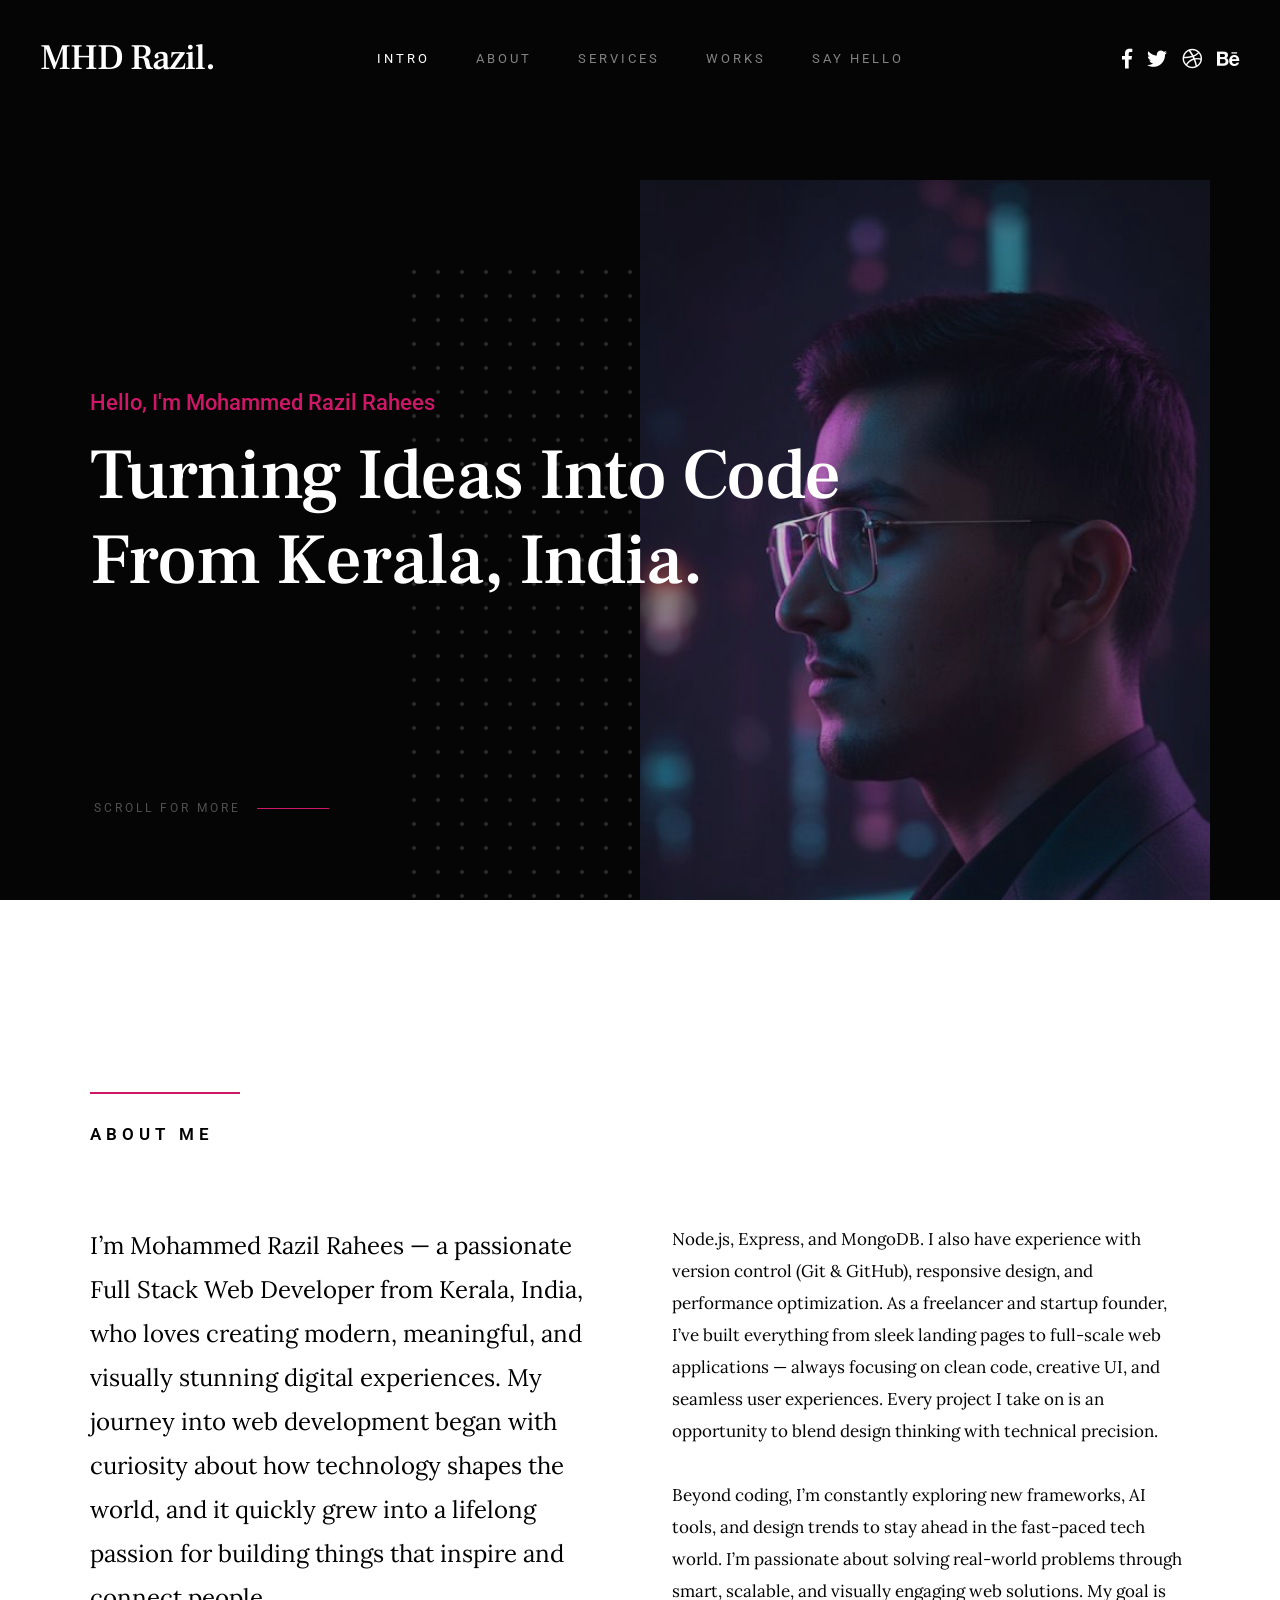
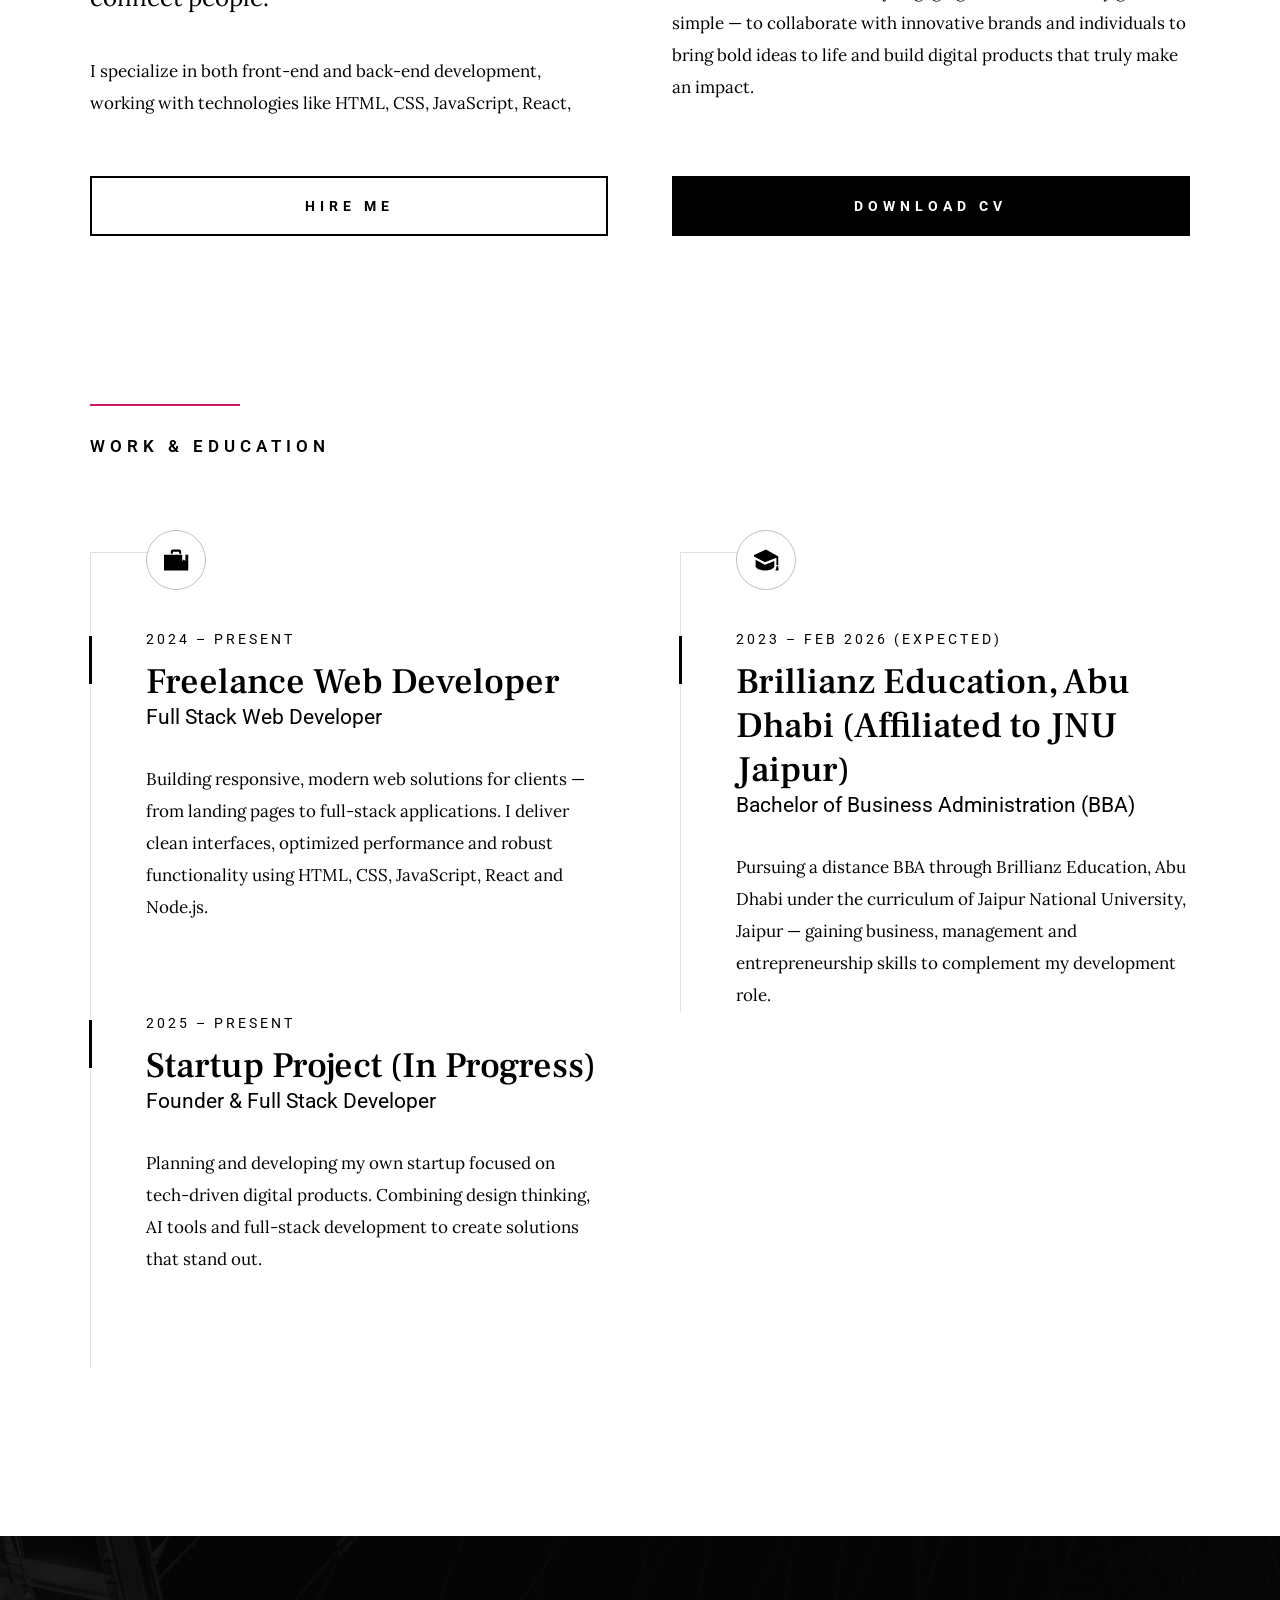
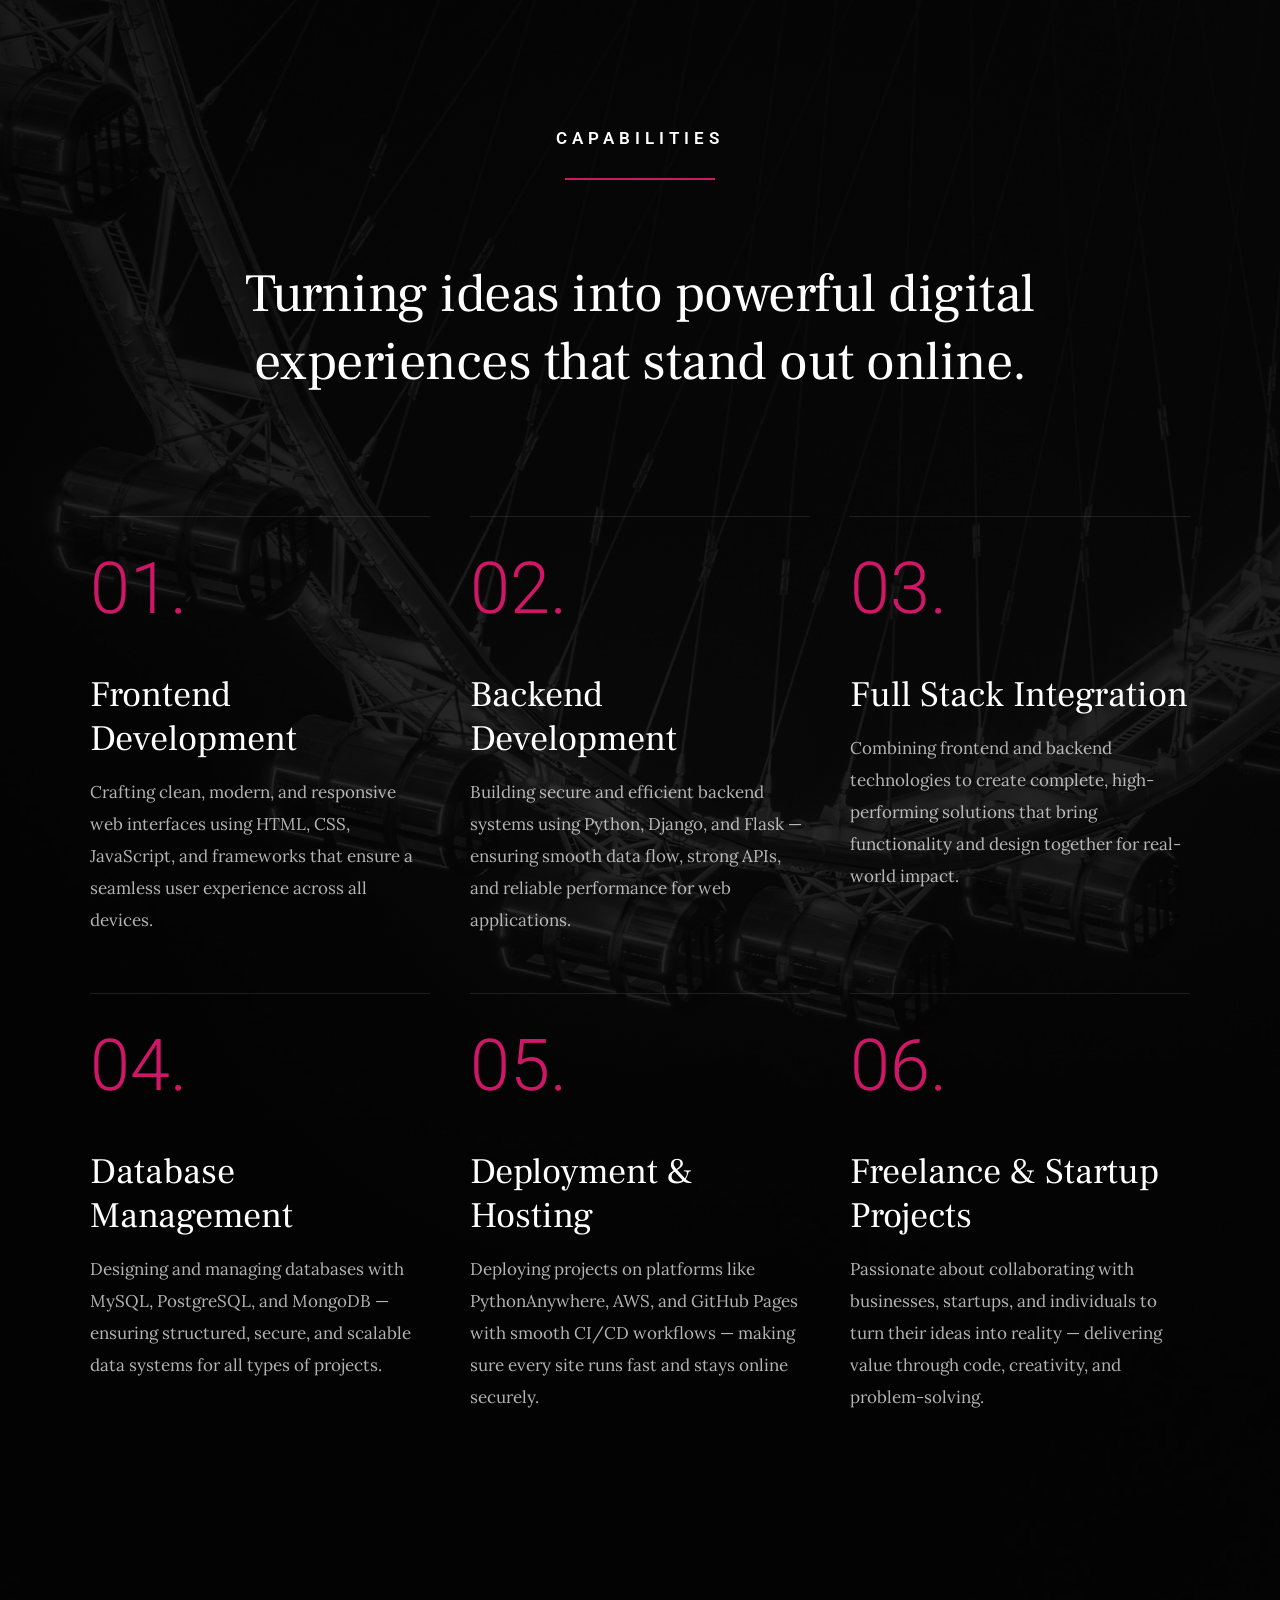
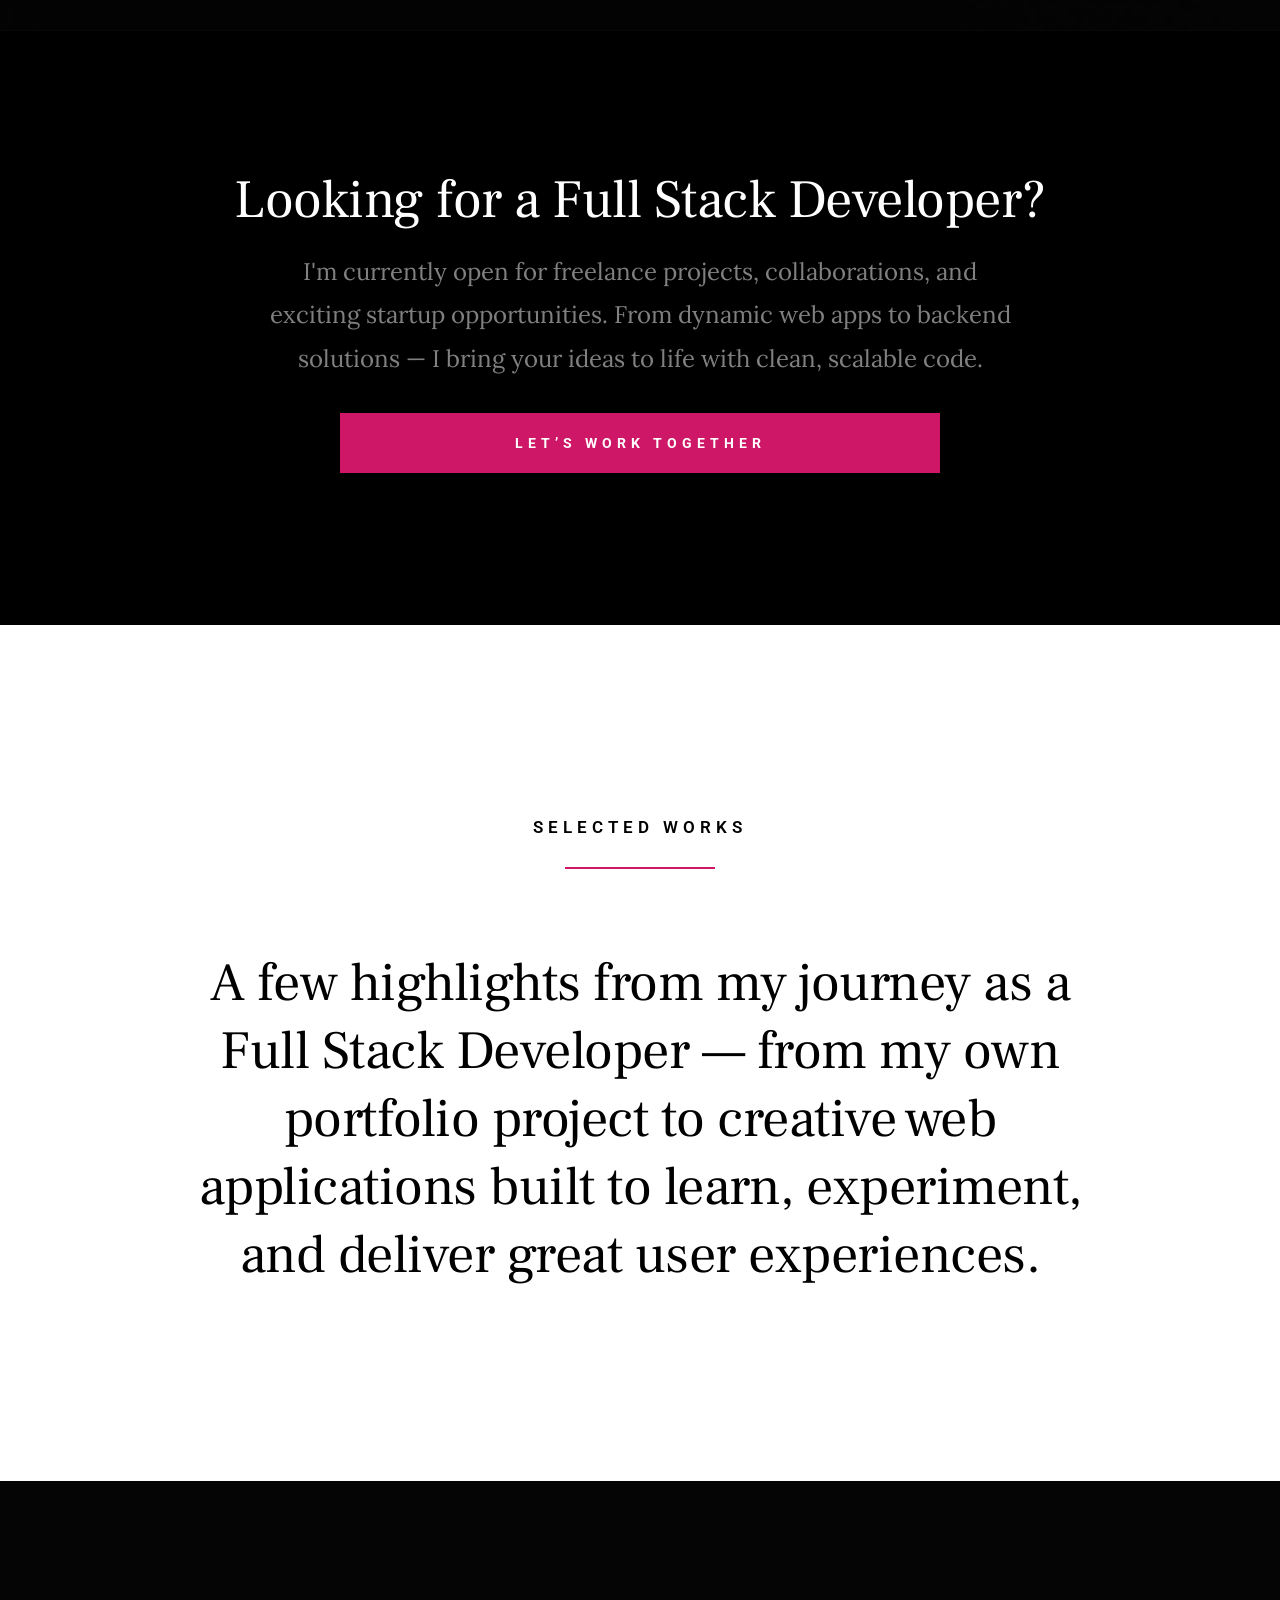
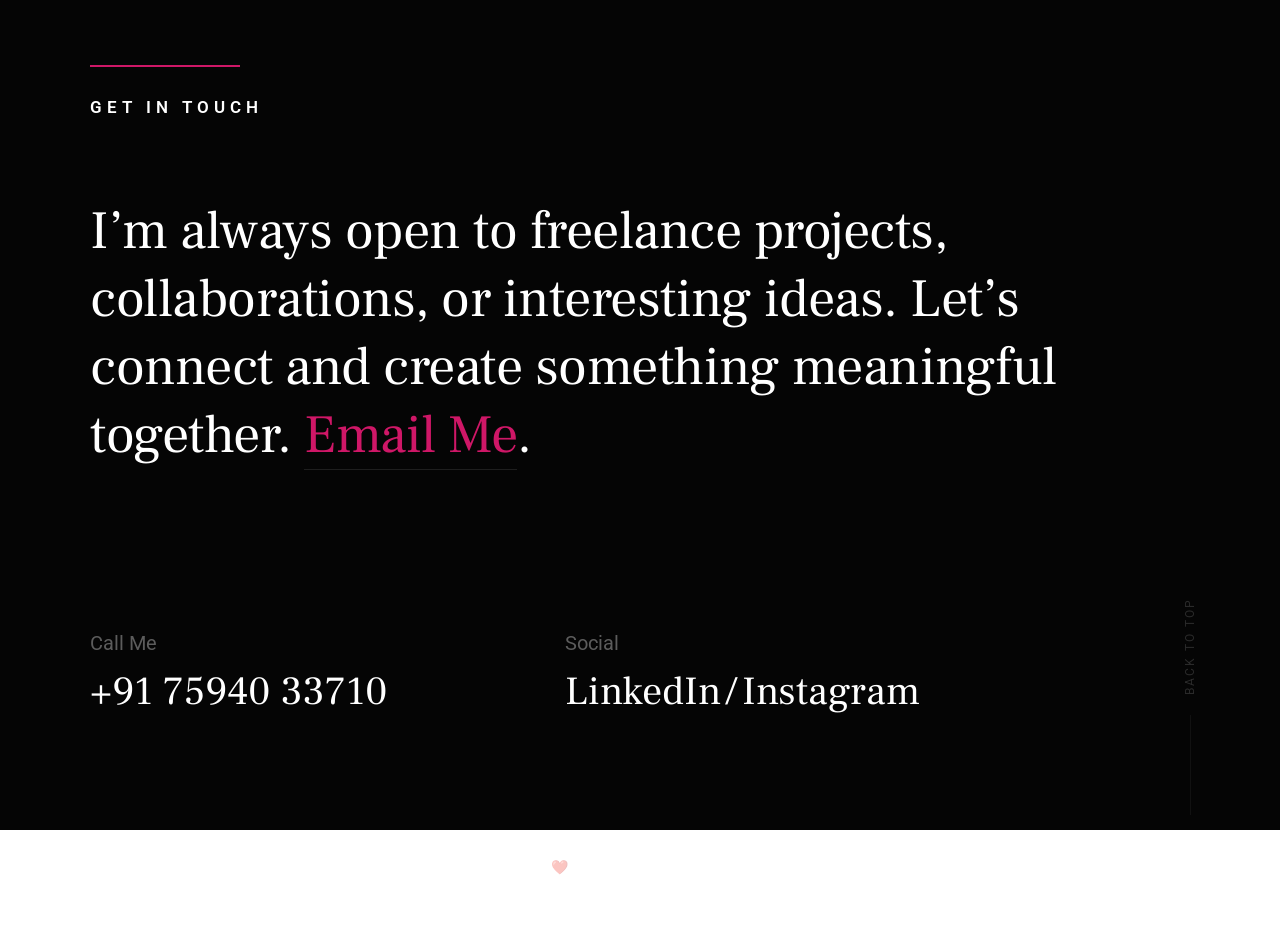
==== commit f4b7d325: "Change logo to name" ====
--- a/index.html
+++ b/index.html
@@ -45,7 +45,7 @@
         <div class="header-logo">
             <a class="site-logo" href="index.html">
                 <!-- <img src="img/Web-removebg-preview.png" alt="Homepage"> -->
-                 <h1 class="a">Web Developer.</h1>
+                 <h1 class="a">MHD Razil.</h1>
             </a>
         </div>
 
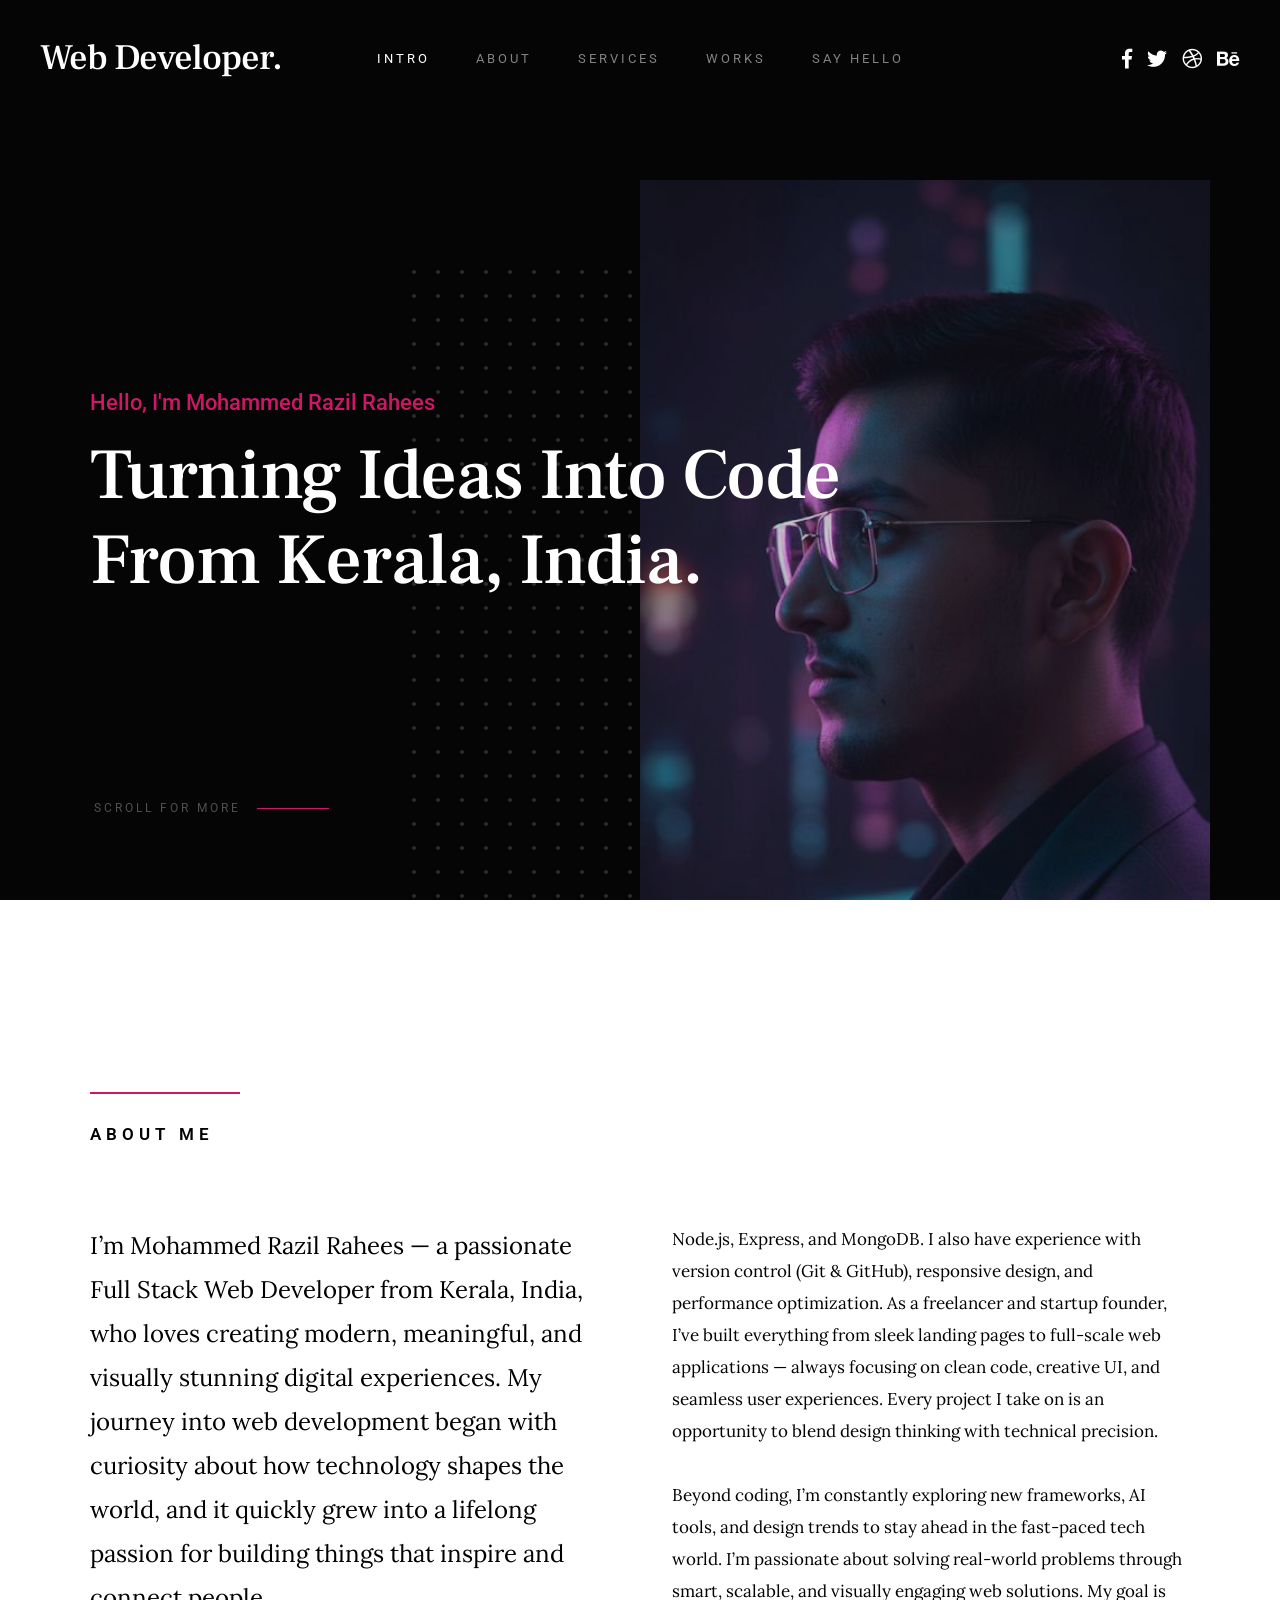
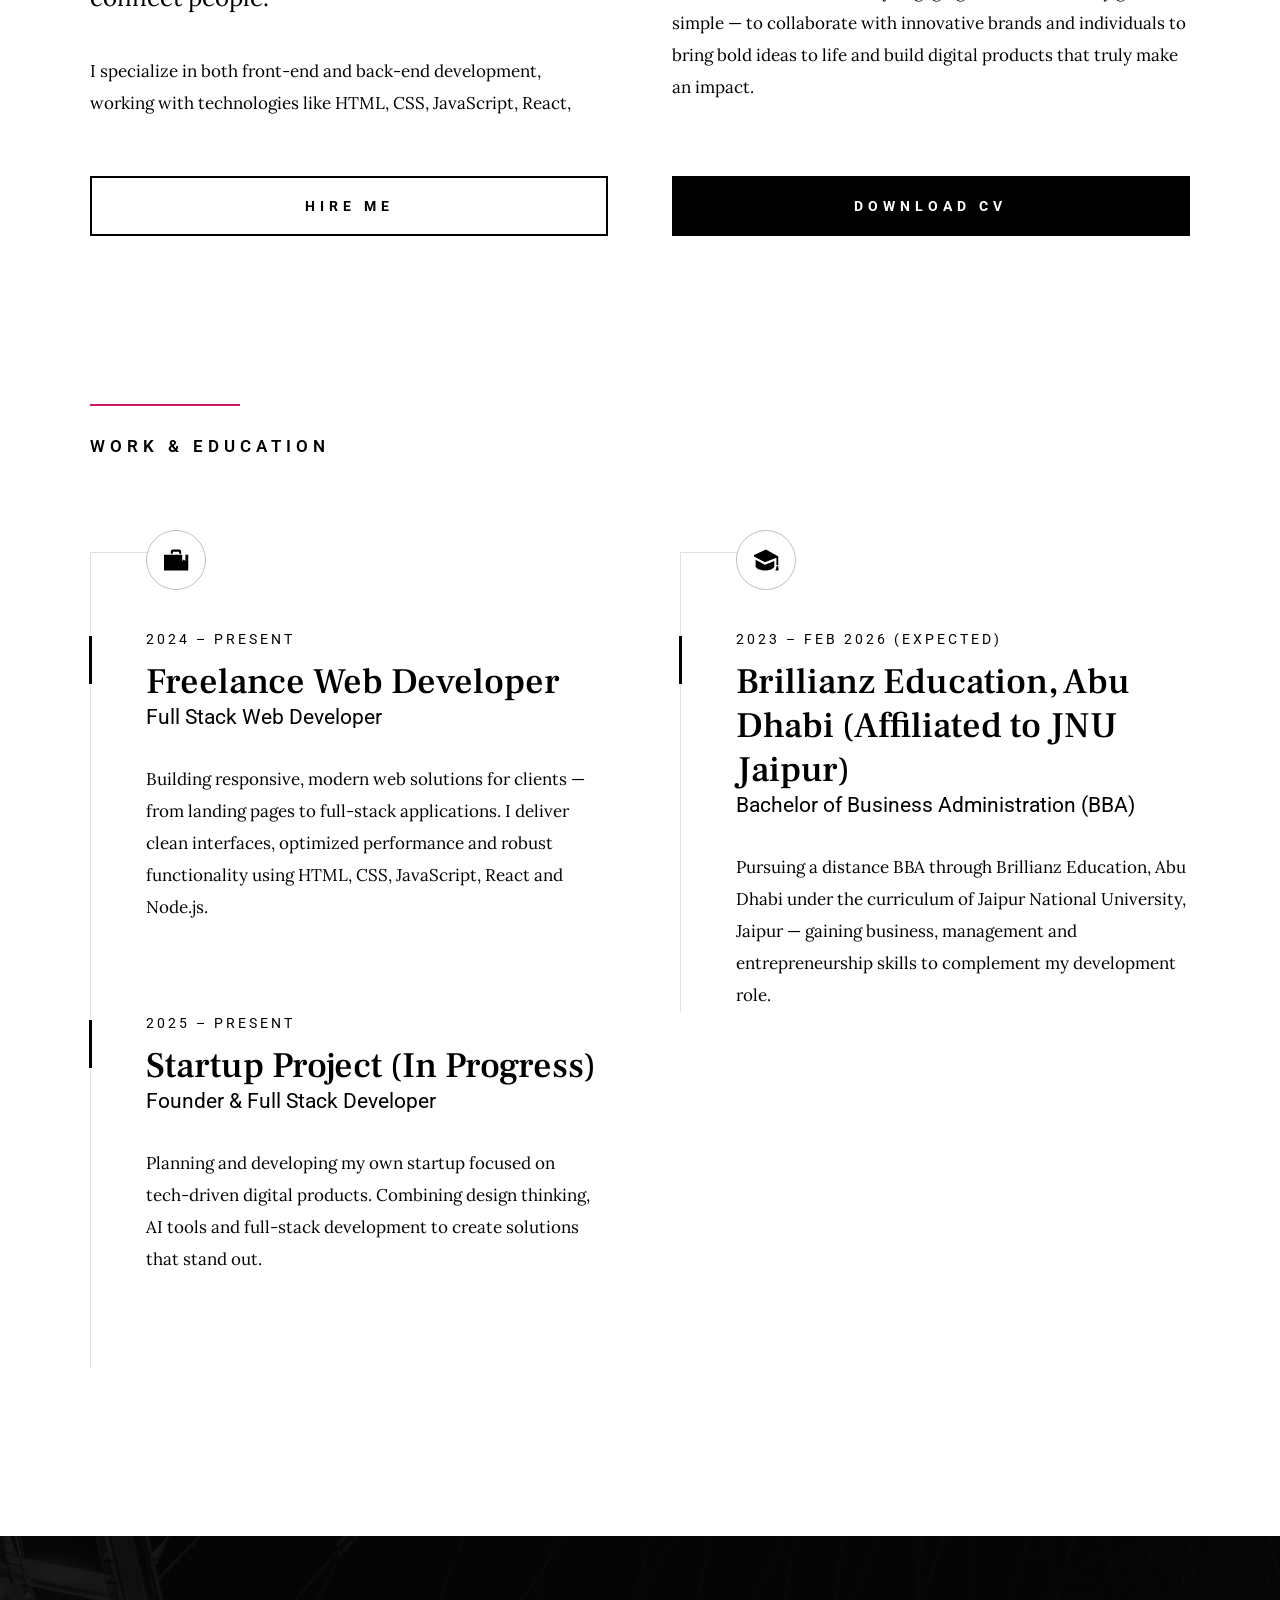
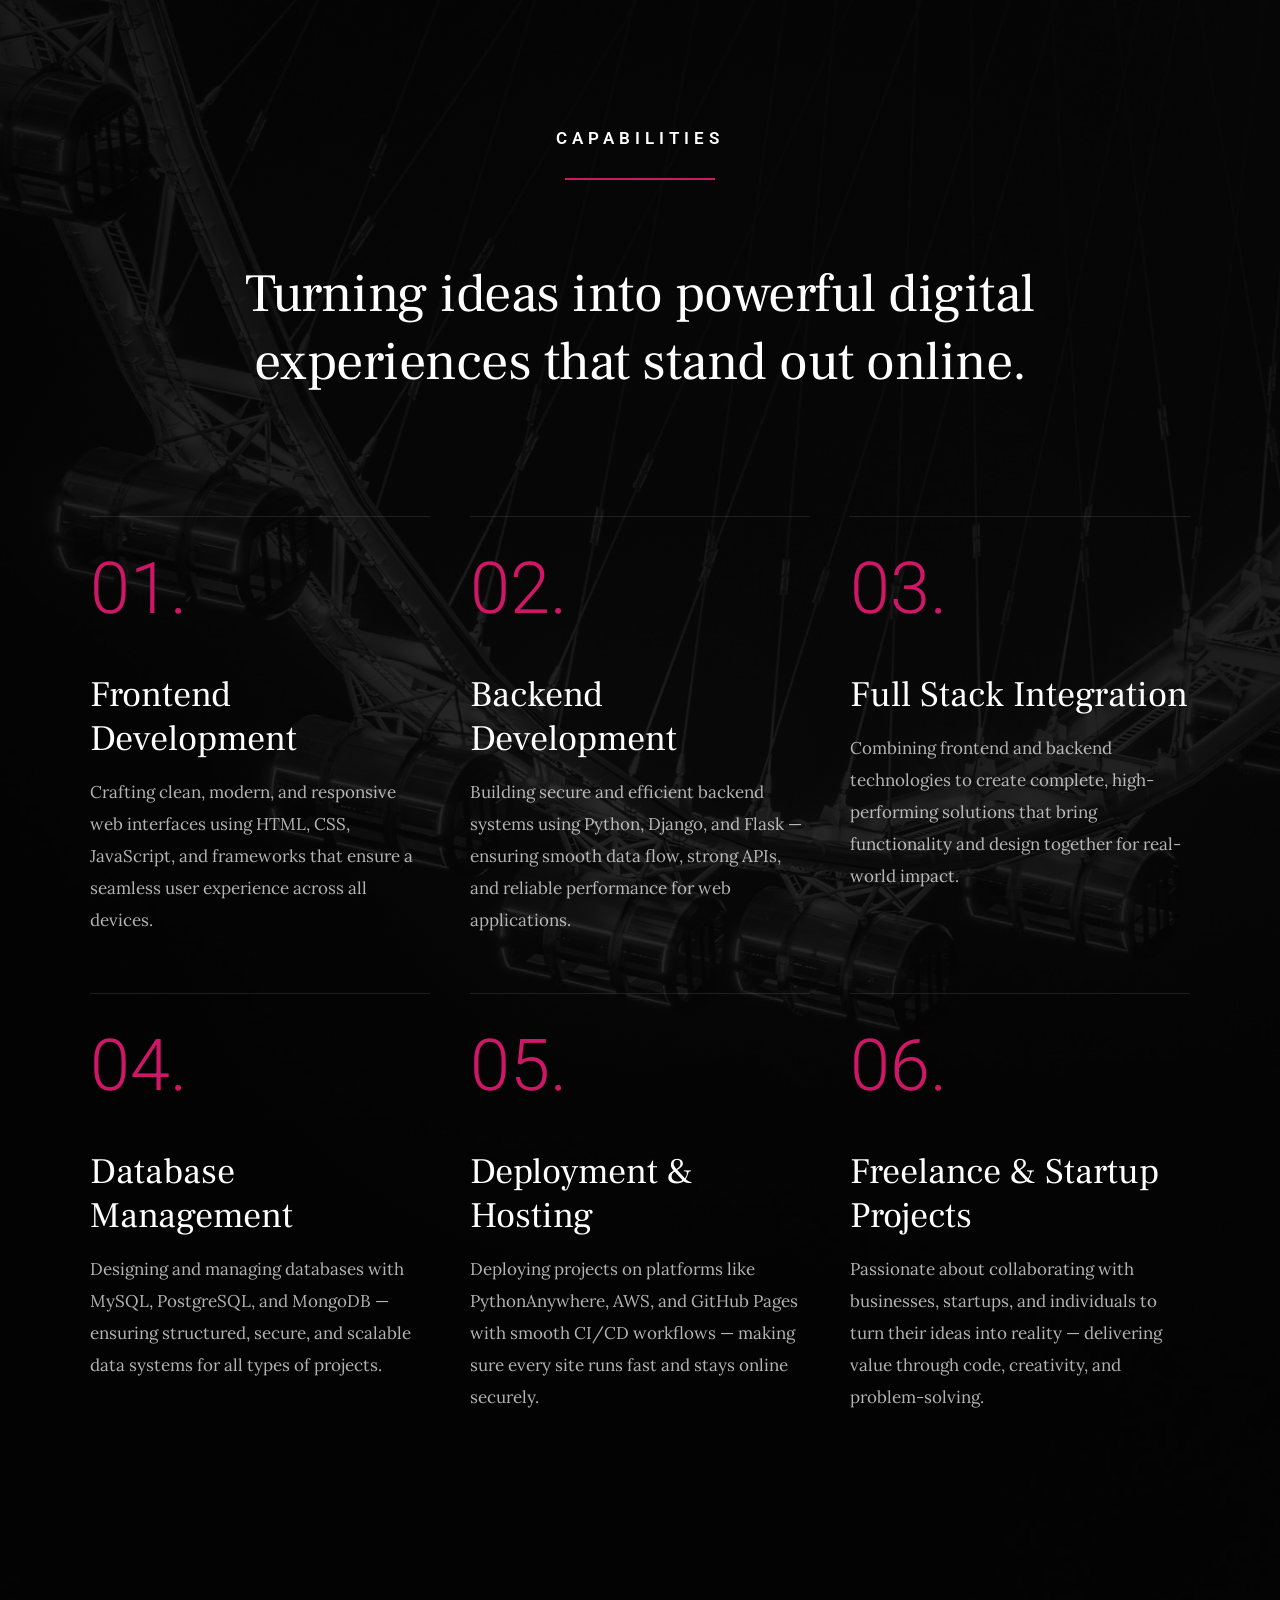
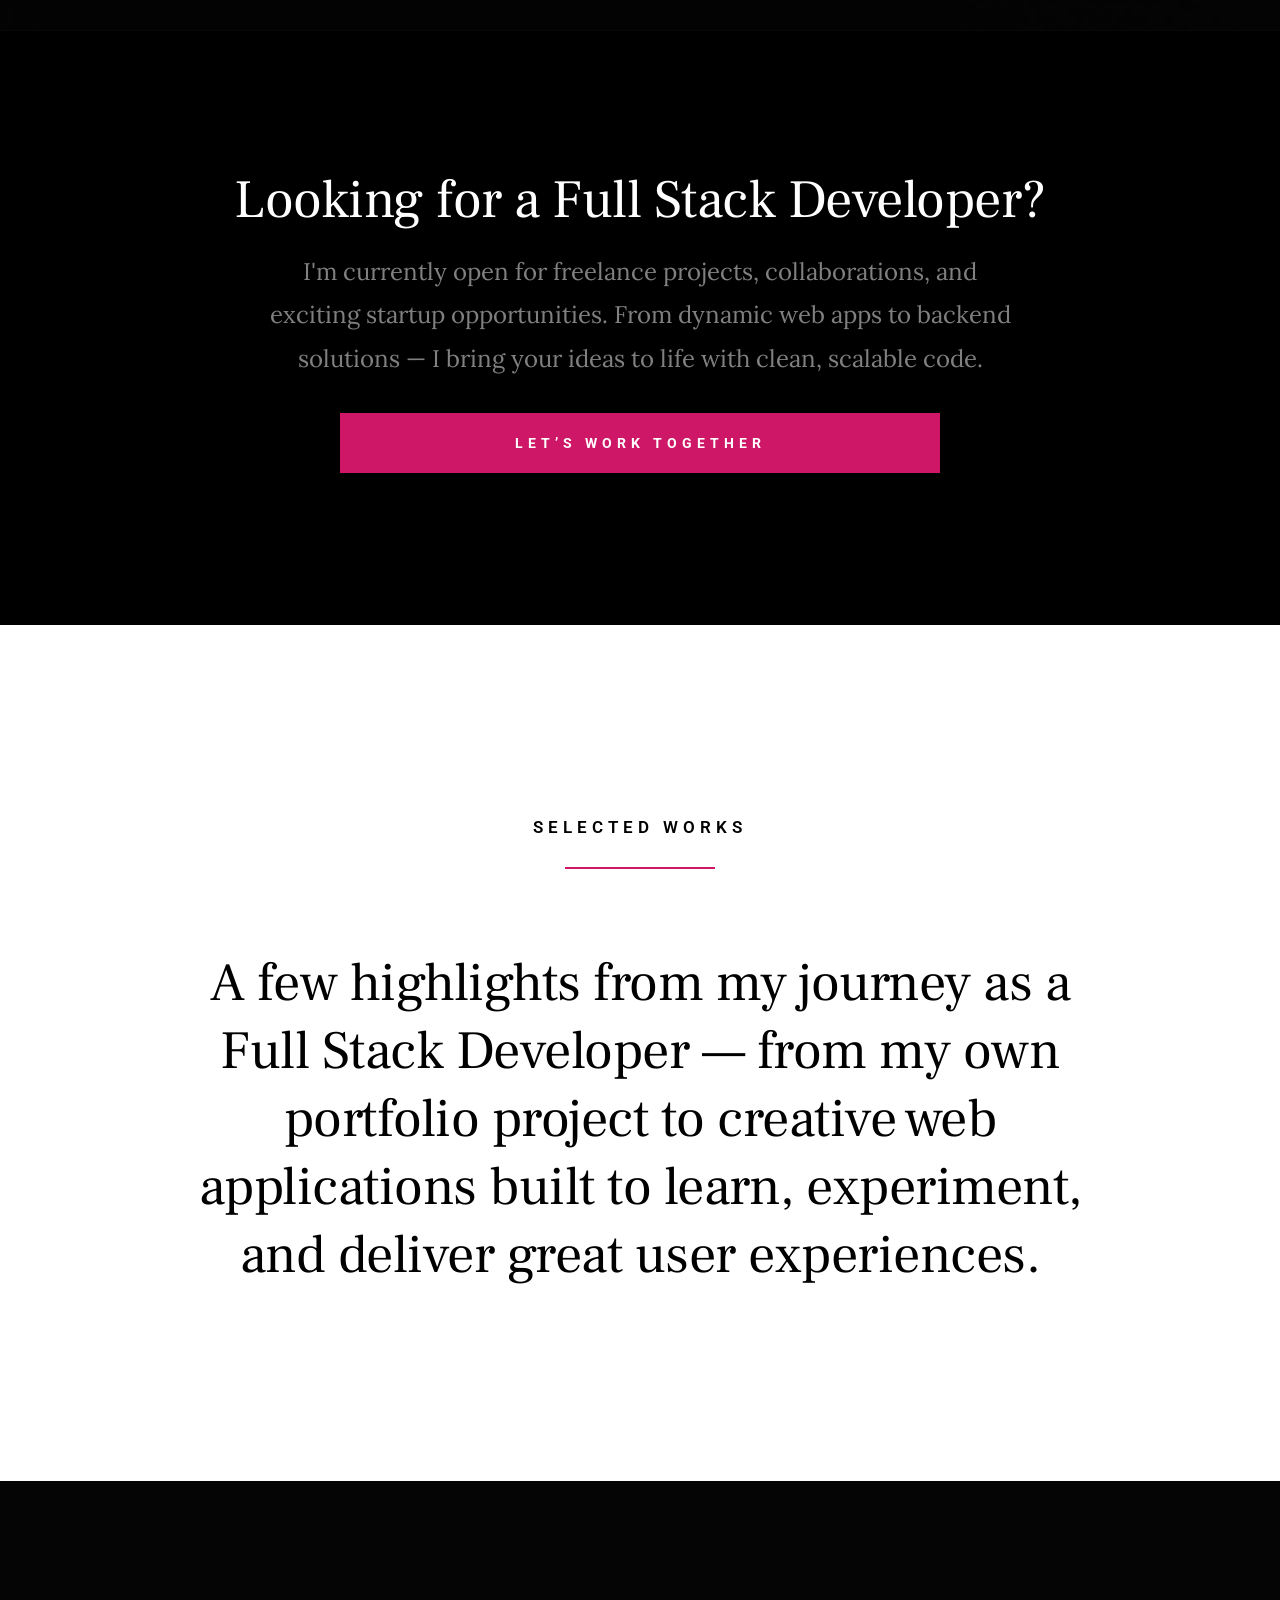
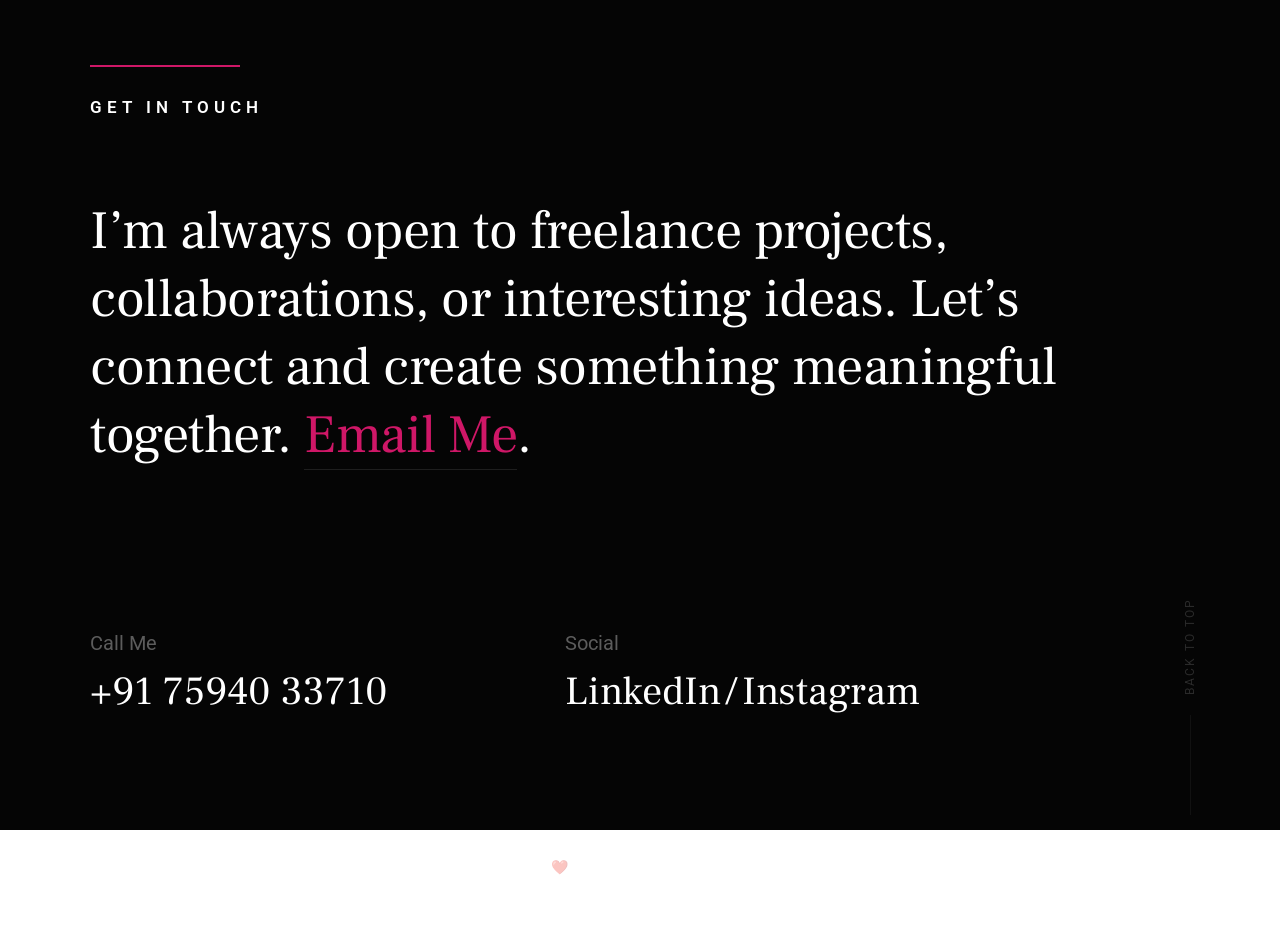
==== commit 5ae372c9: "changed logo name" ====
--- a/index.html
+++ b/index.html
@@ -45,7 +45,7 @@
         <div class="header-logo">
             <a class="site-logo" href="index.html">
                 <!-- <img src="img/Web-removebg-preview.png" alt="Homepage"> -->
-                 <h1 class="a">MHD Razil.</h1>
+                 <h1 class="a">Web Developer.</h1>
             </a>
         </div>
 
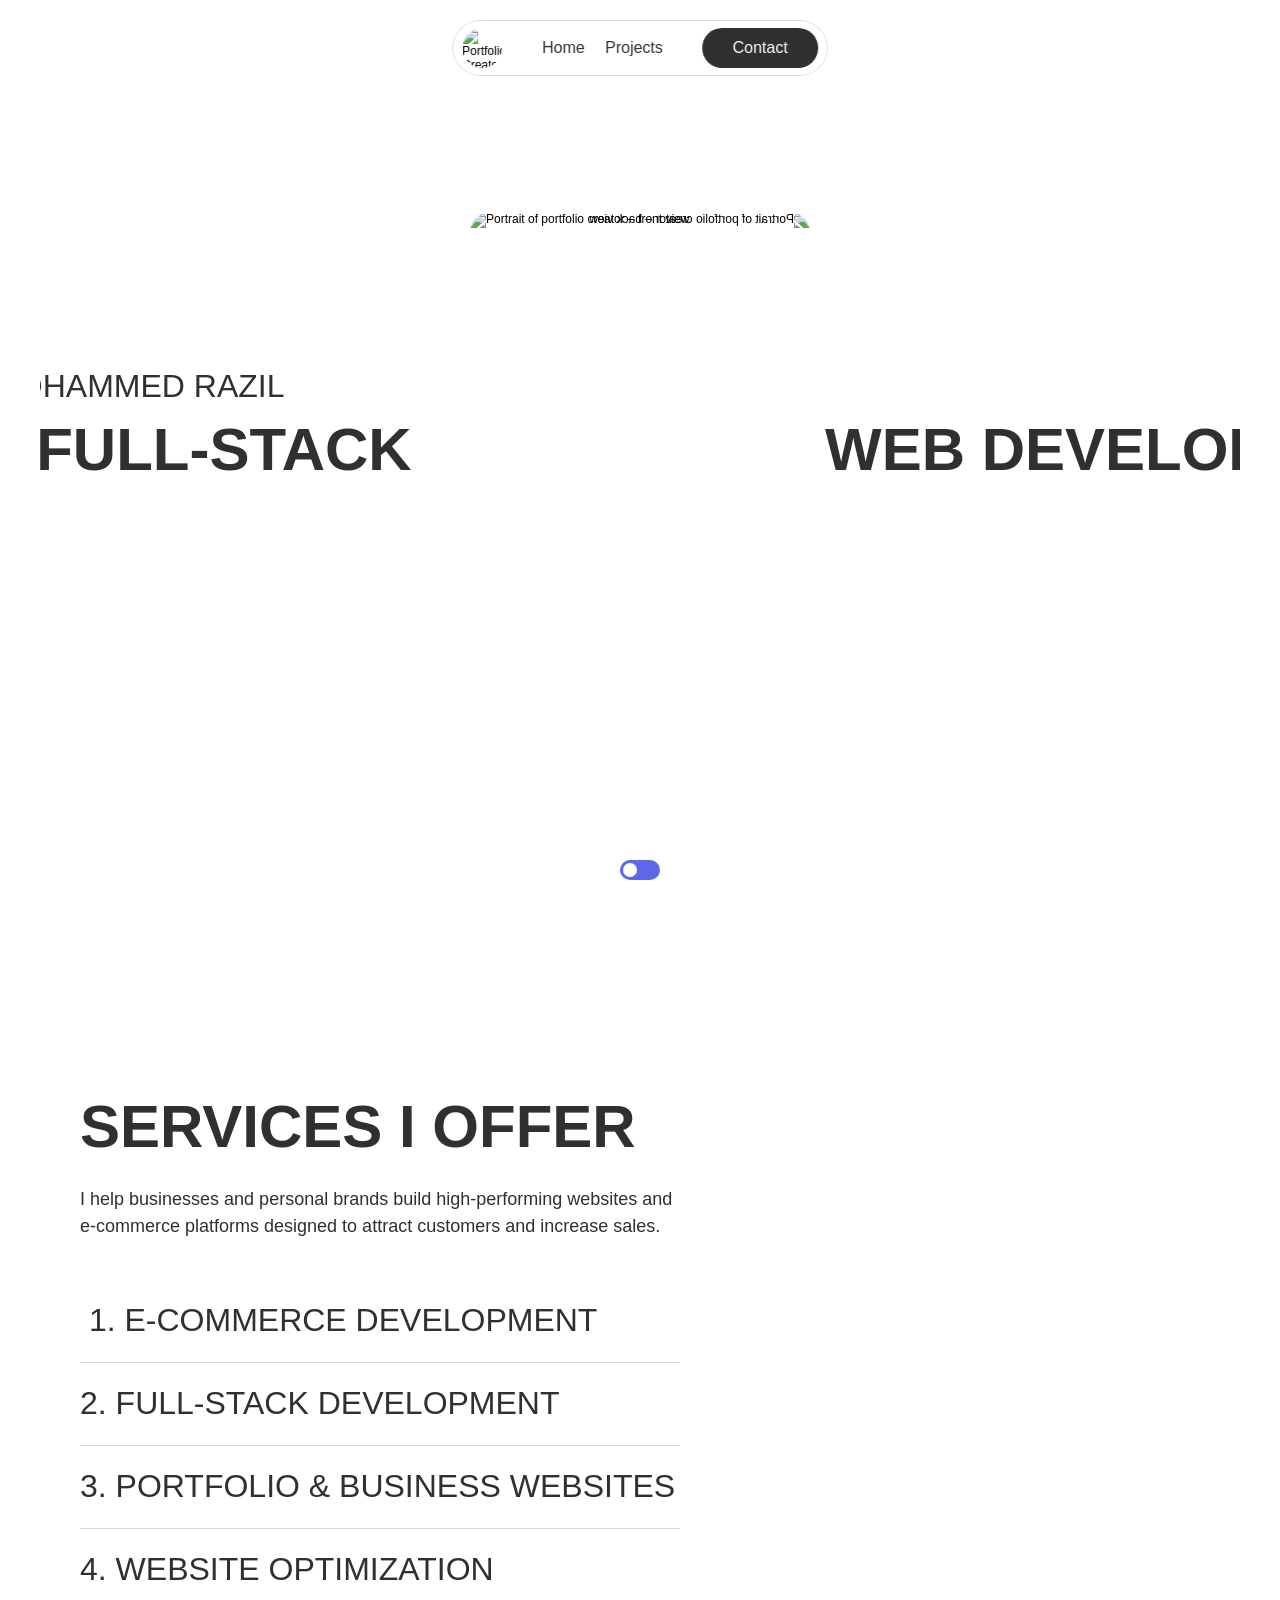
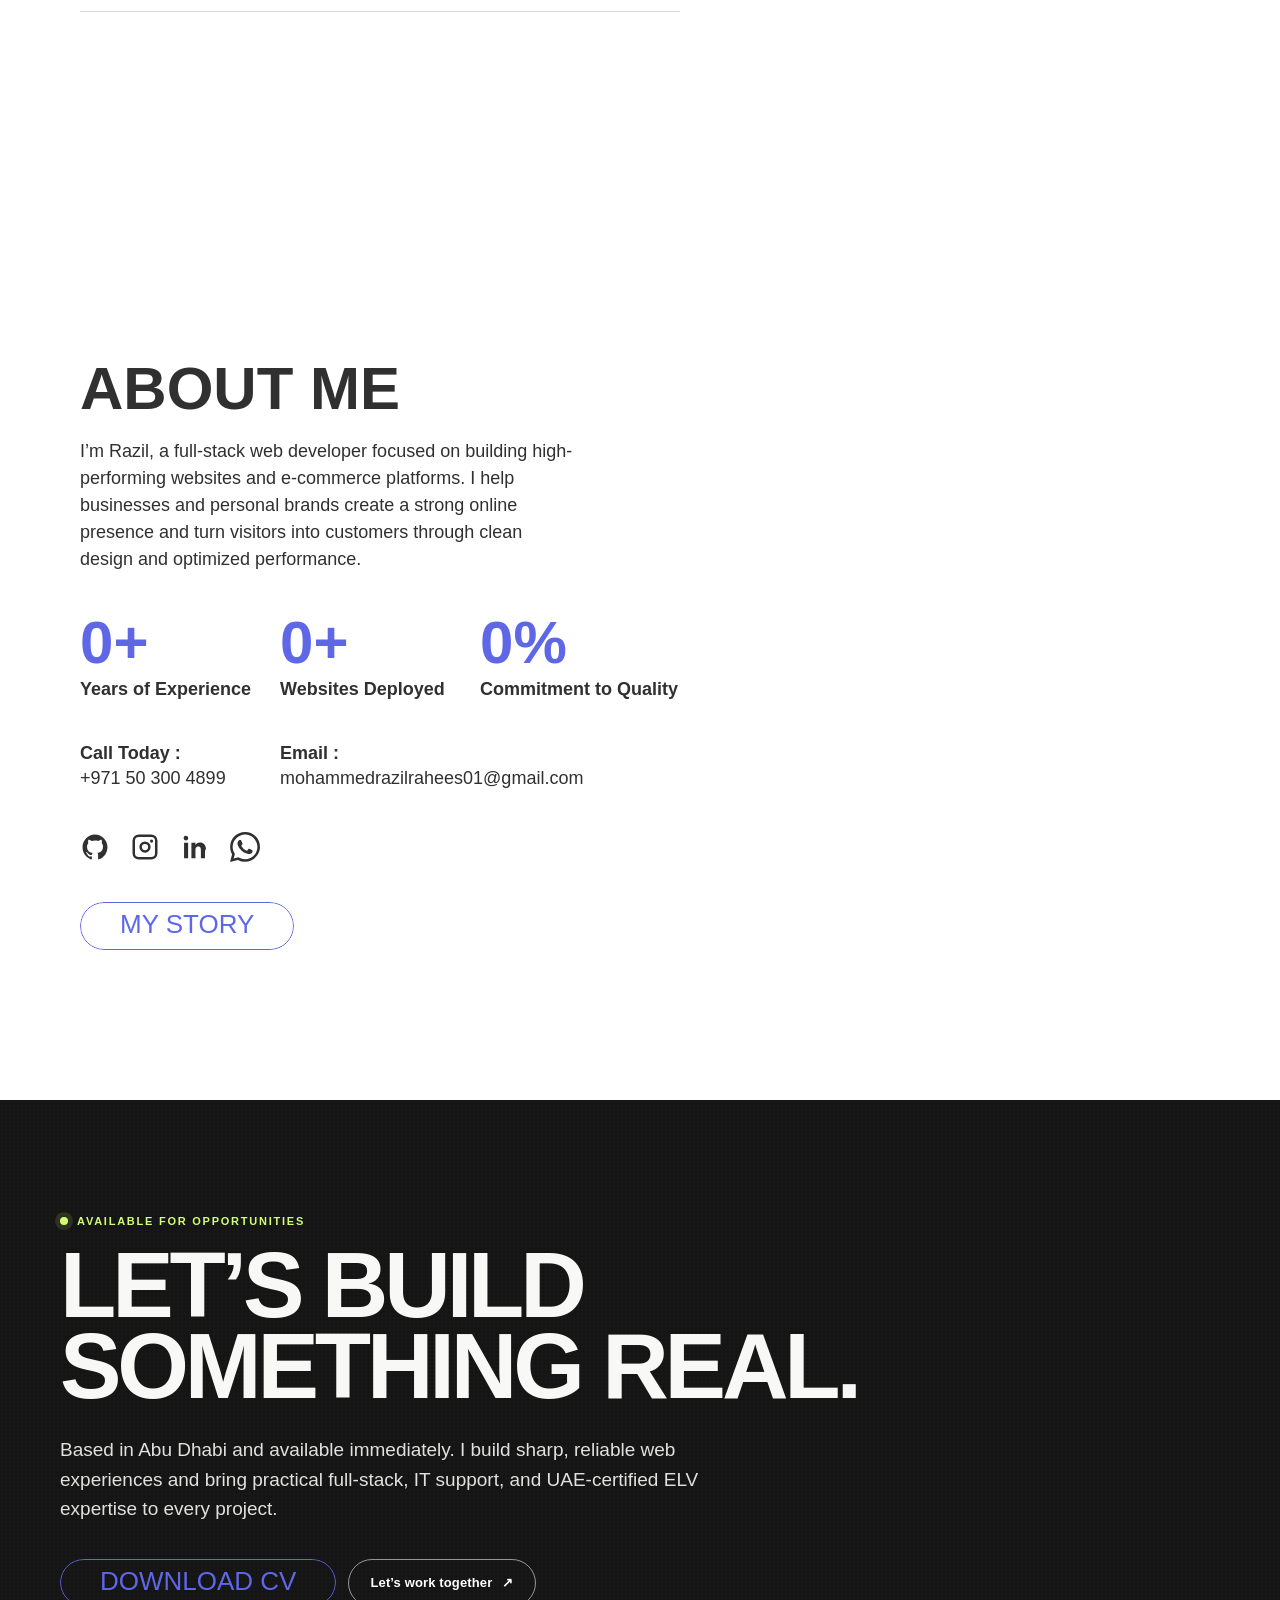
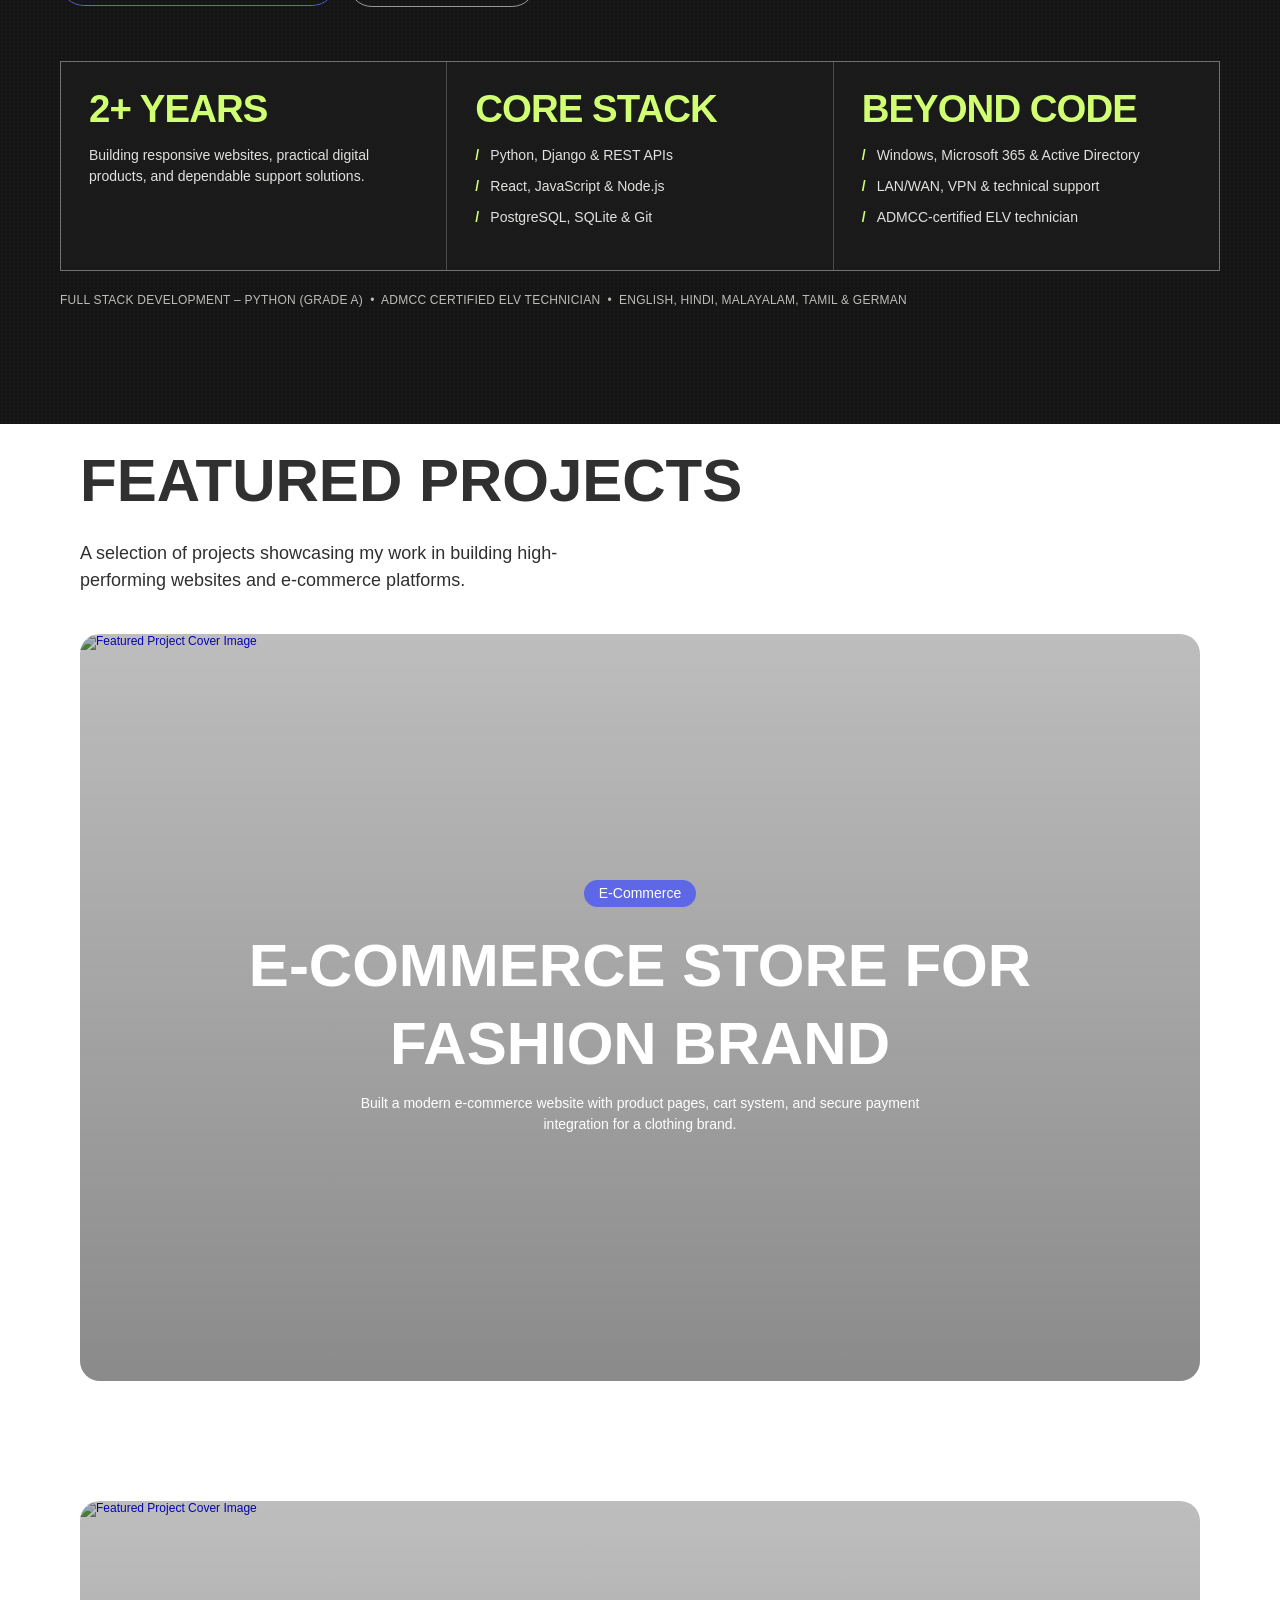
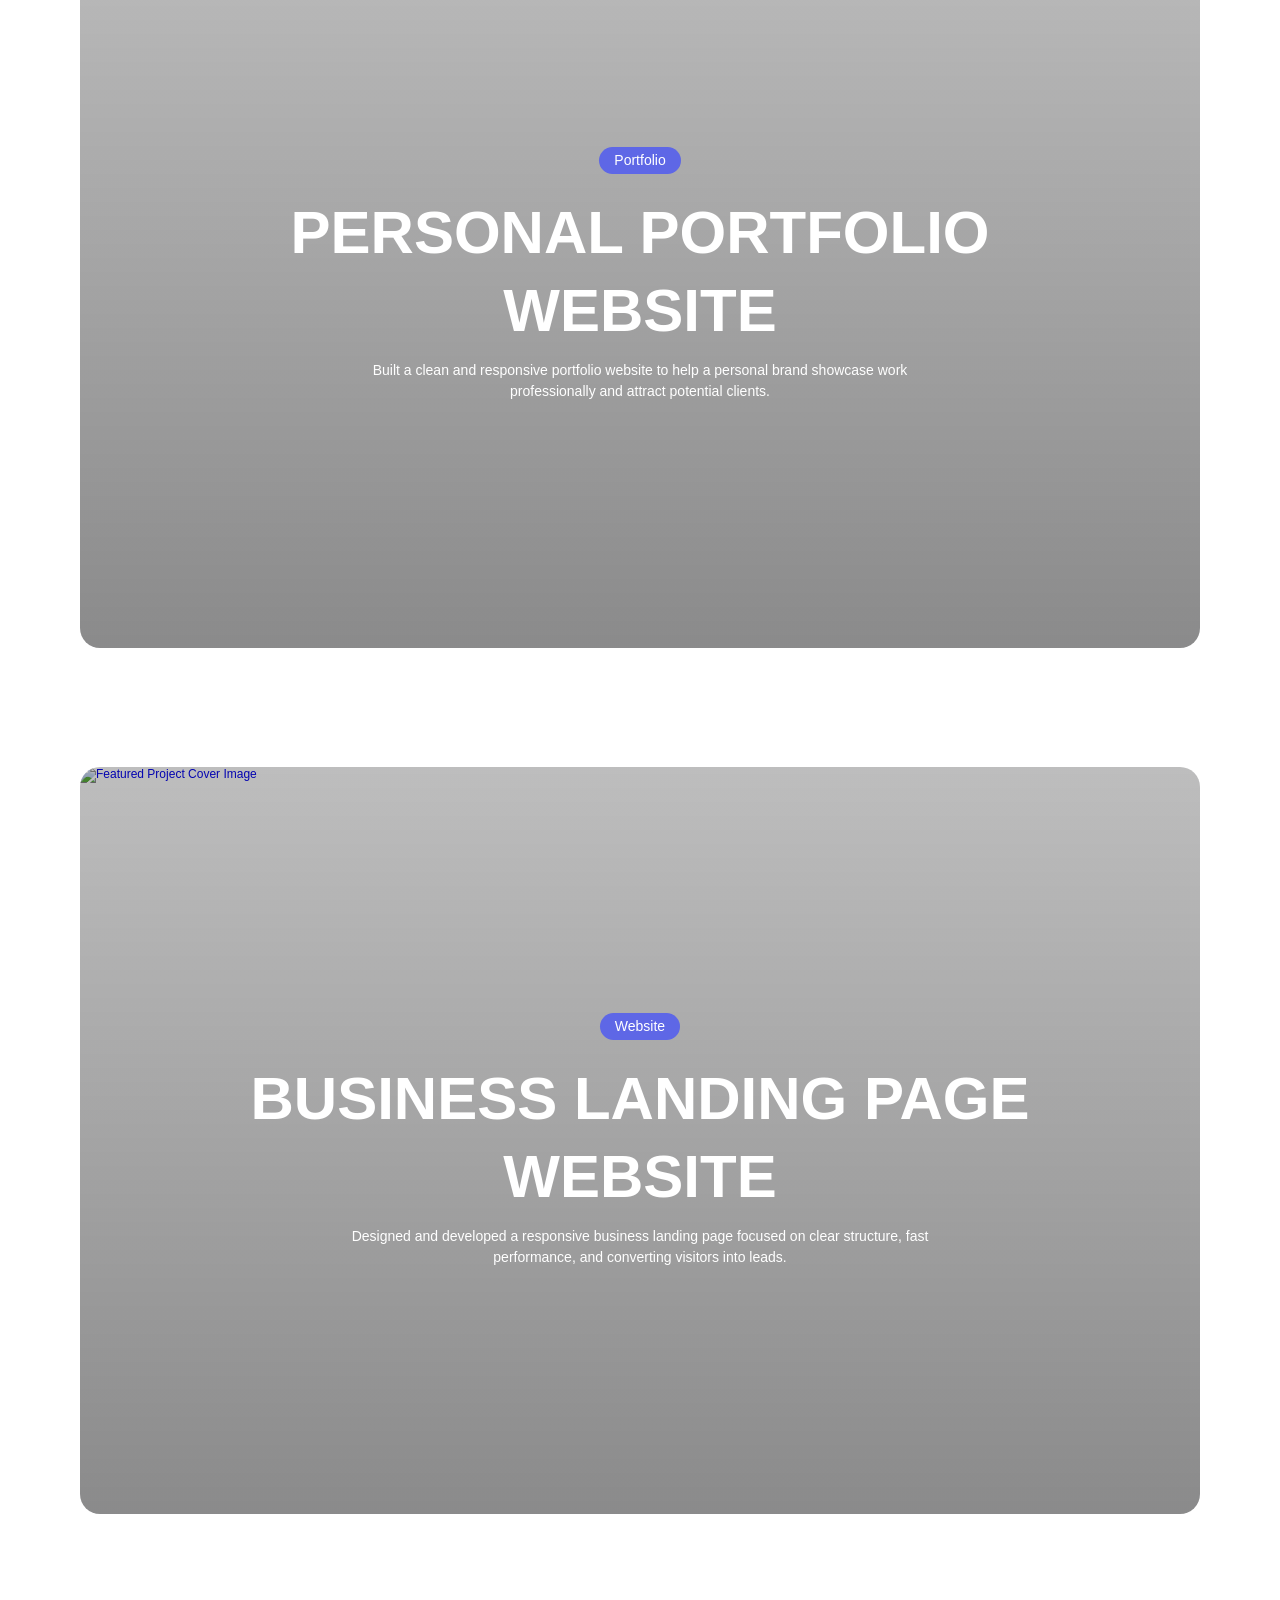
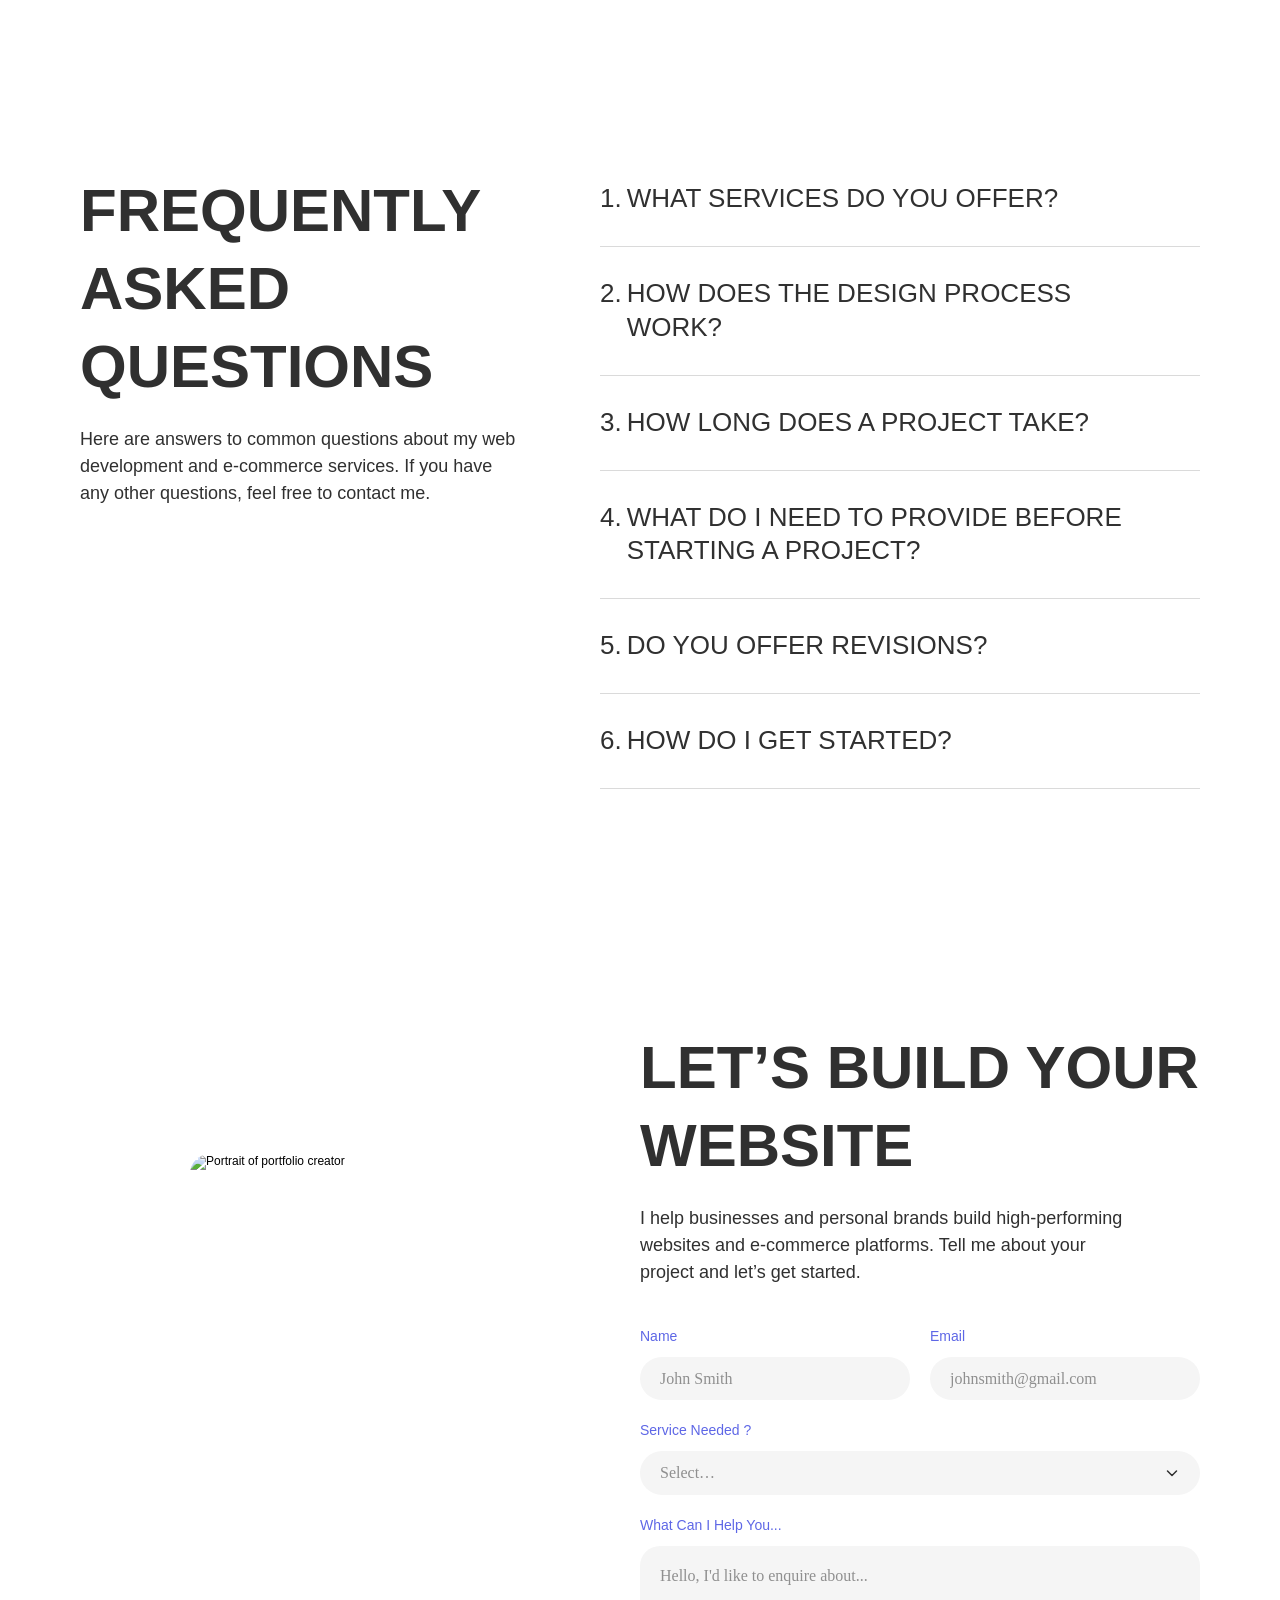
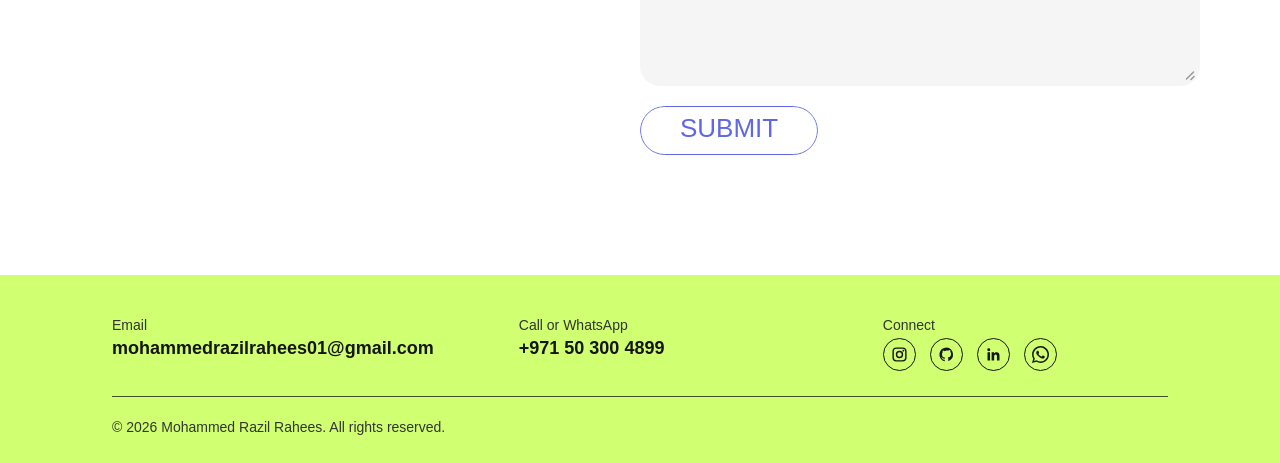
==== commit 7a0f40a7: "last commit" ====
--- a/index.html
+++ b/index.html
@@ -1,469 +1,308 @@
 <!DOCTYPE html>
-<html class="no-js" lang="en">
+
+<!-- Published Jul 6, 2026, 1:20 PM UTC -->
+<html data-redirect-timezone="1" lang="en">
 <head>
-
-    <!--- basic page needs
-    ================================================== -->
-    <meta charset="utf-8">
-    <title>Web Dedveloper</title>
-    <meta name="description" content="">
-    <meta name="author" content="">
-
-    <!-- mobile specific metas
-    ================================================== -->
-    <meta name="viewport" content="width=device-width, initial-scale=1">
-
-    <!-- CSS
-    ================================================== -->
-    <link rel="stylesheet" href="css/base.css">
-    <link rel="stylesheet" href="css/vendor.css">
-    <link rel="stylesheet" href="css/main.css">
-
-    <!-- script
-    ================================================== -->
-    <script src="js/modernizr.js"></script>
-    <script src="js/pace.min.js"></script>
-
-    <!-- Favicons ================================================== -->
-<link rel="apple-touch-icon" sizes="180x180" href="images/favicon1.png">
-<link rel="icon" type="image/png" sizes="32x32" href="images/favicon1.png">
-<link rel="icon" type="image/png" sizes="16x16" href="images/favicon1.png">
-<link rel="manifest" href="site.webmanifest">
-
+<meta charset="utf-8"/>
+<meta content="width=device-width" name="viewport"/>
+<meta content="Framer 3d164f1" name="generator"/>
+<title>Mohammed Razil Rahees | Full Stack Web Developer in Abu Dhabi, UAE</title>
+
+<meta content="https://framerusercontent.com/sites/yeTTYFmavUaKxEEGa2gDn/searchIndex-XJmsYZUdCyEN.json" name="framer-search-index"/>
+<meta content="https://framerusercontent.com/sites/yeTTYFmavUaKxEEGa2gDn/searchIndex-bHM9NYIaHHkD.json" name="framer-search-index-fallback"/>
+<link href="https://framerusercontent.com/images/vBe56549gs4eoEzOSmyUR33ZTjI.png" media="(prefers-color-scheme: light)" rel="icon"/>
+<link href="https://framerusercontent.com/images/vBe56549gs4eoEzOSmyUR33ZTjI.png" media="(prefers-color-scheme: dark)" rel="icon"/>
+<!-- Open Graph -->
+<meta content="website" property="og:type"/>
+<meta content="Mohammed Razil Rahees | Full Stack Web Developer in Abu Dhabi, UAE" property="og:title"/>
+<meta content="Mohammed Razil Rahees is a top-rated Full Stack Web Developer in Abu Dhabi, UAE. Specializing in React, Django, and E-commerce development with 2+ years of experience." property="og:description"/>
+<meta content="https://framerusercontent.com/images/E1WpqVmKDy3dfBvA5ZUr05iM.jpg" property="og:image"/>
+<!-- X -->
+<meta content="summary_large_image" name="twitter:card"/>
+<meta content="Razil Rahees | Full-Stack Web Developer" name="twitter:title"/>
+<meta content="Razil Rahees is a Full-Stack Web Developer specializing in high-performing websites and e-commerce platforms." name="twitter:description"/>
+<meta content="https://framerusercontent.com/images/E1WpqVmKDy3dfBvA5ZUr05iM.jpg" name="twitter:image"/>
+<link href="index.html" rel="canonical"/><meta content="https://razilrahees.com/" property="og:url"/><!-- Start of headStart -->
+<!-- End of headStart -->
+<style data-framer-font-css="">/* latin-ext */
+@font-face {
+  font-family: 'Antonio';
+  font-style: normal;
+  font-weight: 400;
+  font-display: swap;
+  src: url(https://fonts.gstatic.com/s/antonio/v22/gNMEW3NwSYq_9WD3yHoiFbez.woff2) format('woff2');
+  unicode-range: U+0100-02BA, U+02BD-02C5, U+02C7-02CC, U+02CE-02D7, U+02DD-02FF, U+0304, U+0308, U+0329, U+1D00-1DBF, U+1E00-1E9F, U+1EF2-1EFF, U+2020, U+20A0-20AB, U+20AD-20C0, U+2113, U+2C60-2C7F, U+A720-A7FF;
+}
+/* latin */
+@font-face {
+  font-family: 'Antonio';
+  font-style: normal;
+  font-weight: 400;
+  font-display: swap;
+  src: url(https://fonts.gstatic.com/s/antonio/v22/gNMEW3NwSYq_9WD3yHQiFQ.woff2) format('woff2');
+  unicode-range: U+0000-00FF, U+0131, U+0152-0153, U+02BB-02BC, U+02C6, U+02DA, U+02DC, U+0304, U+0308, U+0329, U+2000-206F, U+20AC, U+2122, U+2191, U+2193, U+2212, U+2215, U+FEFF, U+FFFD;
+}
+/* latin-ext */
+@font-face {
+  font-family: 'Antonio';
+  font-style: normal;
+  font-weight: 700;
+  font-display: swap;
+  src: url(https://fonts.gstatic.com/s/antonio/v22/gNMEW3NwSYq_9WD3yHoiFbez.woff2) format('woff2');
+  unicode-range: U+0100-02BA, U+02BD-02C5, U+02C7-02CC, U+02CE-02D7, U+02DD-02FF, U+0304, U+0308, U+0329, U+1D00-1DBF, U+1E00-1E9F, U+1EF2-1EFF, U+2020, U+20A0-20AB, U+20AD-20C0, U+2113, U+2C60-2C7F, U+A720-A7FF;
+}
+/* latin */
+@font-face {
+  font-family: 'Antonio';
+  font-style: normal;
+  font-weight: 700;
+  font-display: swap;
+  src: url(https://fonts.gstatic.com/s/antonio/v22/gNMEW3NwSYq_9WD3yHQiFQ.woff2) format('woff2');
+  unicode-range: U+0000-00FF, U+0131, U+0152-0153, U+02BB-02BC, U+02C6, U+02DA, U+02DC, U+0304, U+0308, U+0329, U+2000-206F, U+20AC, U+2122, U+2191, U+2193, U+2212, U+2215, U+FEFF, U+FFFD;
+}
+
+@font-face { font-family: "Inter"; src: url("https://framerusercontent.com/assets/5vvr9Vy74if2I6bQbJvbw7SY1pQ.woff2"); font-display: swap; font-style: normal; font-weight: 400; unicode-range: U+0460-052F, U+1C80-1C88, U+20B4, U+2DE0-2DFF, U+A640-A69F, U+FE2E-FE2F }
+@font-face { font-family: "Inter"; src: url("https://framerusercontent.com/assets/EOr0mi4hNtlgWNn9if640EZzXCo.woff2"); font-display: swap; font-style: normal; font-weight: 400; unicode-range: U+0301, U+0400-045F, U+0490-0491, U+04B0-04B1, U+2116 }
+@font-face { font-family: "Inter"; src: url("https://framerusercontent.com/assets/Y9k9QrlZAqio88Klkmbd8VoMQc.woff2"); font-display: swap; font-style: normal; font-weight: 400; unicode-range: U+1F00-1FFF }
+@font-face { font-family: "Inter"; src: url("https://framerusercontent.com/assets/OYrD2tBIBPvoJXiIHnLoOXnY9M.woff2"); font-display: swap; font-style: normal; font-weight: 400; unicode-range: U+0370-03FF }
+@font-face { font-family: "Inter"; src: url("https://framerusercontent.com/assets/JeYwfuaPfZHQhEG8U5gtPDZ7WQ.woff2"); font-display: swap; font-style: normal; font-weight: 400; unicode-range: U+0100-024F, U+0259, U+1E00-1EFF, U+2020, U+20A0-20AB, U+20AD-20CF, U+2113, U+2C60-2C7F, U+A720-A7FF }
+@font-face { font-family: "Inter"; src: url("https://framerusercontent.com/assets/GrgcKwrN6d3Uz8EwcLHZxwEfC4.woff2"); font-display: swap; font-style: normal; font-weight: 400; unicode-range: U+0000-00FF, U+0131, U+0152-0153, U+02BB-02BC, U+02C6, U+02DA, U+02DC, U+2000-206F, U+2070, U+2074-207E, U+2080-208E, U+20AC, U+2122, U+2191, U+2193, U+2212, U+2215, U+FEFF, U+FFFD }
+@font-face { font-family: "Inter"; src: url("https://framerusercontent.com/assets/b6Y37FthZeALduNqHicBT6FutY.woff2"); font-display: swap; font-style: normal; font-weight: 400; unicode-range: U+0102-0103, U+0110-0111, U+0128-0129, U+0168-0169, U+01A0-01A1, U+01AF-01B0, U+1EA0-1EF9, U+20AB }
+@font-face { font-family: "Inter"; src: url("https://framerusercontent.com/assets/vQyevYAyHtARFwPqUzQGpnDs.woff2"); font-display: swap; font-style: normal; font-weight: 400; unicode-range: U+0000-00FF, U+0131, U+0152-0153, U+02BB-02BC, U+02C6, U+02DA, U+02DC, U+2000-206F, U+2074, U+20AC, U+2122, U+2191, U+2193, U+2212, U+2215, U+FEFF, U+FFFD }
+@font-face { font-family: "Inter"; src: url("https://framerusercontent.com/assets/hyOgCu0Xnghbimh0pE8QTvtt2AU.woff2"); font-display: swap; font-style: normal; font-weight: 600; unicode-range: U+0460-052F, U+1C80-1C88, U+20B4, U+2DE0-2DFF, U+A640-A69F, U+FE2E-FE2F }
+@font-face { font-family: "Inter"; src: url("https://framerusercontent.com/assets/NeGmSOXrPBfEFIy5YZeHq17LEDA.woff2"); font-display: swap; font-style: normal; font-weight: 600; unicode-range: U+0301, U+0400-045F, U+0490-0491, U+04B0-04B1, U+2116 }
+@font-face { font-family: "Inter"; src: url("https://framerusercontent.com/assets/oYaAX5himiTPYuN8vLWnqBbfD2s.woff2"); font-display: swap; font-style: normal; font-weight: 600; unicode-range: U+1F00-1FFF }
+@font-face { font-family: "Inter"; src: url("https://framerusercontent.com/assets/lEJLP4R0yuCaMCjSXYHtJw72M.woff2"); font-display: swap; font-style: normal; font-weight: 600; unicode-range: U+0370-03FF }
+@font-face { font-family: "Inter"; src: url("https://framerusercontent.com/assets/cRJyLNuTJR5jbyKzGi33wU9cqIQ.woff2"); font-display: swap; font-style: normal; font-weight: 600; unicode-range: U+0100-024F, U+0259, U+1E00-1EFF, U+2020, U+20A0-20AB, U+20AD-20CF, U+2113, U+2C60-2C7F, U+A720-A7FF }
+@font-face { font-family: "Inter"; src: url("https://framerusercontent.com/assets/1ZFS7N918ojhhd0nQWdj3jz4w.woff2"); font-display: swap; font-style: normal; font-weight: 600; unicode-range: U+0000-00FF, U+0131, U+0152-0153, U+02BB-02BC, U+02C6, U+02DA, U+02DC, U+2000-206F, U+2074, U+20AC, U+2122, U+2191, U+2193, U+2212, U+2215, U+FEFF, U+FFFD }
+@font-face { font-family: "Inter"; src: url("https://framerusercontent.com/assets/A0Wcc7NgXMjUuFdquHDrIZpzZw0.woff2"); font-display: swap; font-style: normal; font-weight: 600; unicode-range: U+0102-0103, U+0110-0111, U+0128-0129, U+0168-0169, U+01A0-01A1, U+01AF-01B0, U+1EA0-1EF9, U+20AB }
+@font-face { font-family: "Inter"; src: url("https://framerusercontent.com/assets/DpPBYI0sL4fYLgAkX8KXOPVt7c.woff2"); font-display: swap; font-style: normal; font-weight: 700; unicode-range: U+0460-052F, U+1C80-1C88, U+20B4, U+2DE0-2DFF, U+A640-A69F, U+FE2E-FE2F }
+@font-face { font-family: "Inter"; src: url("https://framerusercontent.com/assets/4RAEQdEOrcnDkhHiiCbJOw92Lk.woff2"); font-display: swap; font-style: normal; font-weight: 700; unicode-range: U+0301, U+0400-045F, U+0490-0491, U+04B0-04B1, U+2116 }
+@font-face { font-family: "Inter"; src: url("https://framerusercontent.com/assets/1K3W8DizY3v4emK8Mb08YHxTbs.woff2"); font-display: swap; font-style: normal; font-weight: 700; unicode-range: U+1F00-1FFF }
+@font-face { font-family: "Inter"; src: url("https://framerusercontent.com/assets/tUSCtfYVM1I1IchuyCwz9gDdQ.woff2"); font-display: swap; font-style: normal; font-weight: 700; unicode-range: U+0370-03FF }
+@font-face { font-family: "Inter"; src: url("https://framerusercontent.com/assets/VgYFWiwsAC5OYxAycRXXvhze58.woff2"); font-display: swap; font-style: normal; font-weight: 700; unicode-range: U+0100-024F, U+0259, U+1E00-1EFF, U+2020, U+20A0-20AB, U+20AD-20CF, U+2113, U+2C60-2C7F, U+A720-A7FF }
+@font-face { font-family: "Inter"; src: url("https://framerusercontent.com/assets/DXD0Q7LSl7HEvDzucnyLnGBHM.woff2"); font-display: swap; font-style: normal; font-weight: 700; unicode-range: U+0000-00FF, U+0131, U+0152-0153, U+02BB-02BC, U+02C6, U+02DA, U+02DC, U+2000-206F, U+2074, U+20AC, U+2122, U+2191, U+2193, U+2212, U+2215, U+FEFF, U+FFFD }
+@font-face { font-family: "Inter"; src: url("https://framerusercontent.com/assets/GIryZETIX4IFypco5pYZONKhJIo.woff2"); font-display: swap; font-style: normal; font-weight: 700; unicode-range: U+0102-0103, U+0110-0111, U+0128-0129, U+0168-0169, U+01A0-01A1, U+01AF-01B0, U+1EA0-1EF9, U+20AB }
+@font-face { font-family: "Inter"; src: url("https://framerusercontent.com/assets/H89BbHkbHDzlxZzxi8uPzTsp90.woff2"); font-display: swap; font-style: italic; font-weight: 700; unicode-range: U+0460-052F, U+1C80-1C88, U+20B4, U+2DE0-2DFF, U+A640-A69F, U+FE2E-FE2F }
+@font-face { font-family: "Inter"; src: url("https://framerusercontent.com/assets/u6gJwDuwB143kpNK1T1MDKDWkMc.woff2"); font-display: swap; font-style: italic; font-weight: 700; unicode-range: U+0301, U+0400-045F, U+0490-0491, U+04B0-04B1, U+2116 }
+@font-face { font-family: "Inter"; src: url("https://framerusercontent.com/assets/43sJ6MfOPh1LCJt46OvyDuSbA6o.woff2"); font-display: swap; font-style: italic; font-weight: 700; unicode-range: U+1F00-1FFF }
+@font-face { font-family: "Inter"; src: url("https://framerusercontent.com/assets/wccHG0r4gBDAIRhfHiOlq6oEkqw.woff2"); font-display: swap; font-style: italic; font-weight: 700; unicode-range: U+0370-03FF }
+@font-face { font-family: "Inter"; src: url("https://framerusercontent.com/assets/WZ367JPwf9bRW6LdTHN8rXgSjw.woff2"); font-display: swap; font-style: italic; font-weight: 700; unicode-range: U+0100-024F, U+0259, U+1E00-1EFF, U+2020, U+20A0-20AB, U+20AD-20CF, U+2113, U+2C60-2C7F, U+A720-A7FF }
+@font-face { font-family: "Inter"; src: url("https://framerusercontent.com/assets/QxmhnWTzLtyjIiZcfaLIJ8EFBXU.woff2"); font-display: swap; font-style: italic; font-weight: 700; unicode-range: U+0000-00FF, U+0131, U+0152-0153, U+02BB-02BC, U+02C6, U+02DA, U+02DC, U+2000-206F, U+2074, U+20AC, U+2122, U+2191, U+2193, U+2212, U+2215, U+FEFF, U+FFFD }
+@font-face { font-family: "Inter"; src: url("https://framerusercontent.com/assets/2A4Xx7CngadFGlVV4xrO06OBHY.woff2"); font-display: swap; font-style: italic; font-weight: 700; unicode-range: U+0102-0103, U+0110-0111, U+0128-0129, U+0168-0169, U+01A0-01A1, U+01AF-01B0, U+1EA0-1EF9, U+20AB }
+@font-face { font-family: "Inter"; src: url("https://framerusercontent.com/assets/vxBnBhH8768IFAXAb4Qf6wQHKs.woff2"); font-display: swap; font-style: italic; font-weight: 600; unicode-range: U+0460-052F, U+1C80-1C88, U+20B4, U+2DE0-2DFF, U+A640-A69F, U+FE2E-FE2F }
+@font-face { font-family: "Inter"; src: url("https://framerusercontent.com/assets/zSsEuoJdh8mcFVk976C05ZfQr8.woff2"); font-display: swap; font-style: italic; font-weight: 600; unicode-range: U+0301, U+0400-045F, U+0490-0491, U+04B0-04B1, U+2116 }
+@font-face { font-family: "Inter"; src: url("https://framerusercontent.com/assets/b8ezwLrN7h2AUoPEENcsTMVJ0.woff2"); font-display: swap; font-style: italic; font-weight: 600; unicode-range: U+1F00-1FFF }
+@font-face { font-family: "Inter"; src: url("https://framerusercontent.com/assets/mvNEIBLyHbscgHtwfsByjXUz3XY.woff2"); font-display: swap; font-style: italic; font-weight: 600; unicode-range: U+0370-03FF }
+@font-face { font-family: "Inter"; src: url("https://framerusercontent.com/assets/6FI2EneKzM3qBy5foOZXey7coCA.woff2"); font-display: swap; font-style: italic; font-weight: 600; unicode-range: U+0100-024F, U+0259, U+1E00-1EFF, U+2020, U+20A0-20AB, U+20AD-20CF, U+2113, U+2C60-2C7F, U+A720-A7FF }
+@font-face { font-family: "Inter"; src: url("https://framerusercontent.com/assets/qrVgiXNd6RuQjETYQiVQ9nqCk.woff2"); font-display: swap; font-style: italic; font-weight: 600; unicode-range: U+0000-00FF, U+0131, U+0152-0153, U+02BB-02BC, U+02C6, U+02DA, U+02DC, U+2000-206F, U+2074, U+20AC, U+2122, U+2191, U+2193, U+2212, U+2215, U+FEFF, U+FFFD }
+@font-face { font-family: "Inter"; src: url("https://framerusercontent.com/assets/NHHeAKJVP0ZWHk5YZnQQChIsBM.woff2"); font-display: swap; font-style: italic; font-weight: 600; unicode-range: U+0102-0103, U+0110-0111, U+0128-0129, U+0168-0169, U+01A0-01A1, U+01AF-01B0, U+1EA0-1EF9, U+20AB }
+@font-face { font-family: "Inter"; src: url("https://framerusercontent.com/assets/BkDpl4ghaqvMi1btKFyG2tdbec.woff2"); font-display: swap; font-style: normal; font-weight: 300; unicode-range: U+0460-052F, U+1C80-1C88, U+20B4, U+2DE0-2DFF, U+A640-A69F, U+FE2E-FE2F }
+@font-face { font-family: "Inter"; src: url("https://framerusercontent.com/assets/zAMK70AQRFSShJgUiaR5IiIhgzk.woff2"); font-display: swap; font-style: normal; font-weight: 300; unicode-range: U+0301, U+0400-045F, U+0490-0491, U+04B0-04B1, U+2116 }
+@font-face { font-family: "Inter"; src: url("https://framerusercontent.com/assets/IETjvc5qzUaRoaruDpPSwCUM8.woff2"); font-display: swap; font-style: normal; font-weight: 300; unicode-range: U+1F00-1FFF }
+@font-face { font-family: "Inter"; src: url("https://framerusercontent.com/assets/oLCoaT3ioA0fHdJnWR9W6k7NY.woff2"); font-display: swap; font-style: normal; font-weight: 300; unicode-range: U+0370-03FF }
+@font-face { font-family: "Inter"; src: url("https://framerusercontent.com/assets/Sj0PCHQSBjFmEp6NBWg6FNaKc.woff2"); font-display: swap; font-style: normal; font-weight: 300; unicode-range: U+0100-024F, U+0259, U+1E00-1EFF, U+2020, U+20A0-20AB, U+20AD-20CF, U+2113, U+2C60-2C7F, U+A720-A7FF }
+@font-face { font-family: "Inter"; src: url("https://framerusercontent.com/assets/v2q8JTTTs7McDMSEhnxAIBqd0.woff2"); font-display: swap; font-style: normal; font-weight: 300; unicode-range: U+0000-00FF, U+0131, U+0152-0153, U+02BB-02BC, U+02C6, U+02DA, U+02DC, U+2000-206F, U+2074, U+20AC, U+2122, U+2191, U+2193, U+2212, U+2215, U+FEFF, U+FFFD }
+@font-face { font-family: "Inter"; src: url("https://framerusercontent.com/assets/H4TfENUY1rh8R9UaSD6vngjJP3M.woff2"); font-display: swap; font-style: normal; font-weight: 300; unicode-range: U+0102-0103, U+0110-0111, U+0128-0129, U+0168-0169, U+01A0-01A1, U+01AF-01B0, U+1EA0-1EF9, U+20AB }
+@font-face { font-family: "Inter"; src: url("https://framerusercontent.com/assets/CfMzU8w2e7tHgF4T4rATMPuWosA.woff2"); font-display: swap; font-style: italic; font-weight: 400; unicode-range: U+0460-052F, U+1C80-1C88, U+20B4, U+2DE0-2DFF, U+A640-A69F, U+FE2E-FE2F }
+@font-face { font-family: "Inter"; src: url("https://framerusercontent.com/assets/867QObYax8ANsfX4TGEVU9YiCM.woff2"); font-display: swap; font-style: italic; font-weight: 400; unicode-range: U+0301, U+0400-045F, U+0490-0491, U+04B0-04B1, U+2116 }
+@font-face { font-family: "Inter"; src: url("https://framerusercontent.com/assets/Oyn2ZbENFdnW7mt2Lzjk1h9Zb9k.woff2"); font-display: swap; font-style: italic; font-weight: 400; unicode-range: U+1F00-1FFF }
+@font-face { font-family: "Inter"; src: url("https://framerusercontent.com/assets/cdAe8hgZ1cMyLu9g005pAW3xMo.woff2"); font-display: swap; font-style: italic; font-weight: 400; unicode-range: U+0370-03FF }
+@font-face { font-family: "Inter"; src: url("https://framerusercontent.com/assets/DOfvtmE1UplCq161m6Hj8CSQYg.woff2"); font-display: swap; font-style: italic; font-weight: 400; unicode-range: U+0100-024F, U+0259, U+1E00-1EFF, U+2020, U+20A0-20AB, U+20AD-20CF, U+2113, U+2C60-2C7F, U+A720-A7FF }
+@font-face { font-family: "Inter"; src: url("https://framerusercontent.com/assets/vFzuJY0c65av44uhEKB6vyjFMg.woff2"); font-display: swap; font-style: italic; font-weight: 400; unicode-range: U+0000-00FF, U+0131, U+0152-0153, U+02BB-02BC, U+02C6, U+02DA, U+02DC, U+2000-206F, U+2074, U+20AC, U+2122, U+2191, U+2193, U+2212, U+2215, U+FEFF, U+FFFD }
+@font-face { font-family: "Inter"; src: url("https://framerusercontent.com/assets/tKtBcDnBMevsEEJKdNGhhkLzYo.woff2"); font-display: swap; font-style: italic; font-weight: 400; unicode-range: U+0102-0103, U+0110-0111, U+0128-0129, U+0168-0169, U+01A0-01A1, U+01AF-01B0, U+1EA0-1EF9, U+20AB }
+@font-face { font-family: "Inter"; src: url("https://framerusercontent.com/assets/YYB6GZmCWnZq3RWZOghuZIOxQY.woff2"); font-display: swap; font-style: italic; font-weight: 300; unicode-range: U+0460-052F, U+1C80-1C88, U+20B4, U+2DE0-2DFF, U+A640-A69F, U+FE2E-FE2F }
+@font-face { font-family: "Inter"; src: url("https://framerusercontent.com/assets/miJTzODdiyIr3tRo9KEoqXXk2PM.woff2"); font-display: swap; font-style: italic; font-weight: 300; unicode-range: U+0301, U+0400-045F, U+0490-0491, U+04B0-04B1, U+2116 }
+@font-face { font-family: "Inter"; src: url("https://framerusercontent.com/assets/6ZMhcggRFfEfbf7lncCpaUbA.woff2"); font-display: swap; font-style: italic; font-weight: 300; unicode-range: U+1F00-1FFF }
+@font-face { font-family: "Inter"; src: url("https://framerusercontent.com/assets/8sCN6PGUr4I8q5hC5twAXfcwqV0.woff2"); font-display: swap; font-style: italic; font-weight: 300; unicode-range: U+0370-03FF }
+@font-face { font-family: "Inter"; src: url("https://framerusercontent.com/assets/aUYDUTztS7anQw5JuwCncXeLOBY.woff2"); font-display: swap; font-style: italic; font-weight: 300; unicode-range: U+0100-024F, U+0259, U+1E00-1EFF, U+2020, U+20A0-20AB, U+20AD-20CF, U+2113, U+2C60-2C7F, U+A720-A7FF }
+@font-face { font-family: "Inter"; src: url("https://framerusercontent.com/assets/5mDAOkC5Wpzo7NkuE9oYfqlY2u4.woff2"); font-display: swap; font-style: italic; font-weight: 300; unicode-range: U+0000-00FF, U+0131, U+0152-0153, U+02BB-02BC, U+02C6, U+02DA, U+02DC, U+2000-206F, U+2074, U+20AC, U+2122, U+2191, U+2193, U+2212, U+2215, U+FEFF, U+FFFD }
+@font-face { font-family: "Inter"; src: url("https://framerusercontent.com/assets/yDiPvYxioBHsicnYxpPW35WQmx8.woff2"); font-display: swap; font-style: italic; font-weight: 300; unicode-range: U+0102-0103, U+0110-0111, U+0128-0129, U+0168-0169, U+01A0-01A1, U+01AF-01B0, U+1EA0-1EF9, U+20AB }
+@font-face { font-family: "Poppins"; src: url("https://framerusercontent.com/third-party-assets/fontshare/wf/NC2MP33RO4WQTSTEEAWBJLAEXNCNEQVF/7F4U3COKLHQH4WUH3AXPC7N4UELEWJQN/JMWNCAGBH3TLANIVQPVABVAVNV5QERTH.woff2"); font-display: swap; font-style: normal; font-weight: 400 }
+@font-face { font-family: "Poppins"; src: url("https://framerusercontent.com/third-party-assets/fontshare/wf/SC7QJW6HNT3W42YFCVAWB3GI66BMNCKY/Q4ANQB6YZL7K35IAB3IPAE75W7PRJSDF/3HCNXVAKPOHOEI7LK7TGC54FOZT77SNM.woff2"); font-display: swap; font-style: normal; font-weight: 300 }
+@font-face { font-family: "Poppins"; src: url("https://framerusercontent.com/third-party-assets/fontshare/wf/7LLTLAW3NRWOADG4II2JGKZC6OSEMBQC/EYFXWX77PEMPU645EAWOTG22E375GULW/SSNNTU67MMJH4CSWT443B4KJ7OB4WFHF.woff2"); font-display: swap; font-style: italic; font-weight: 400 }
+@font-face { font-family: "Poppins"; src: url("https://framerusercontent.com/third-party-assets/fontshare/wf/DBX4JBGXRKGWSILQFR3B362YJUABY47Q/4HLNBCNPEJKDRYNGKW2TXDMFSAICHZ6O/GVIYM5ATH5FB3COBZUXB4WAW4QXO6VSQ.woff2"); font-display: swap; font-style: italic; font-weight: 300 }
+@font-face { font-family: "Antonio Placeholder"; src: local("Arial"); ascent-override: 137.73%; descent-override: 16.60%; line-gap-override: 0.00%; size-adjust: 83.85% }
+@font-face { font-family: "Inter Placeholder"; src: local("Arial"); ascent-override: 89.79%; descent-override: 22.36%; line-gap-override: 0.00%; size-adjust: 107.89% }
+@font-face { font-family: "Poppins Placeholder"; src: local("Arial"); ascent-override: 91.95%; descent-override: 30.94%; line-gap-override: 7.96%; size-adjust: 113.11% }</style>
+<link crossorigin="" href="https://fonts.gstatic.com" rel="preconnect"/>
+<meta content="max-image-preview:large" name="robots"/><style data-framer-breakpoint-css="">@media(min-width: 1200px){.hidden-72rtr7{display:none!important}}@media(min-width: 810px) and (max-width: 1199.98px){.hidden-15fhgrh{display:none!important}}@media(max-width: 809.98px){.hidden-1g0zrk7{display:none!important}}@media(max-width: 809.98px){.hidden-1gmdhm4{display:none!important}}@media(min-width: 810px) and (max-width: 1199.98px){.hidden-160pjv0{display:none!important}}@media(min-width: 1200px){.hidden-egmbj8{display:none!important}}</style><style data-framer-components="framer-lib-cursors-host framer-UgjKg PropertyOverrides framer-9xVx7 framer-Lubuv framer-xFpDQ framer-lib-combinedCSSRules framer-gBieo framer-heWbE framer-ST3Ev framer-j6sNs framer-hPZSA framer-wQ6pH framer-SvQwB framer-InsWF framer-5pWDR framer-4nsD9 framer-Wl1KU framer-lib-form-plain-text-input framer-lib-form-select framer-eGUKg framer-pekcn framer-Zl2es framer-pLAnV" data-framer-css-ssr-minified="">html,body,#main{box-sizing:border-box;margin:0;padding:0}:root{-webkit-font-smoothing:antialiased;-moz-osx-font-smoothing:grayscale}*{box-sizing:border-box;-webkit-font-smoothing:inherit}h1,h2,h3,h4,h5,h6,p,figure{margin:0}body,input,textarea,select,button{font-family:sans-serif;font-size:12px}body{--token-a9f688eb-778b-4a71-929e-ebf8a014b4cf:#303030;--token-54672876-03f0-4dca-8fdb-32c421a5c4d1:#5e67e6;--token-861b2ae9-dee3-4143-a255-6faa9a39d943:#fff;--token-4795dafb-4261-43d3-aa0c-b3831681376e:#fff;--token-a228d207-519c-4c30-ace3-fe8c17413ec0:#dadada;--token-7d1fd828-621c-47fc-b270-6f2c2fff9ca2:#8f8f8f;--token-63c1aa9b-b60d-46e8-b1c7-6d9c05a923bd:#f24;--token-dd08076e-6859-4f97-84b7-c05dcc1e773f:#ffffffe6;--token-621c2752-e263-492f-8440-f4105a55d3f1:#dadada;--token-4baed98b-3751-4e60-b570-600a506f091e:#0bde66;--token-cb6b9558-1df0-4f97-98cb-2fe80cc3b90c:#f5f5f5;--token-37ca97ef-81c7-4731-ba05-2bafe1f2a4f5:#000;--token-1e4a4a22-afd8-42f6-ae69-95001aaf48ae:#8f8f8f;--token-a3859f8f-41d4-4be1-a56e-27b66efaa3e1:#fff0;--token-ffb0ff11-cab3-40ad-af6c-69f4ede46c1e:#000;--token-39a5a1be-d79a-43ee-a7a4-d32ef142beed:#fff}@media (prefers-color-scheme:dark){body{--token-a9f688eb-778b-4a71-929e-ebf8a014b4cf:#fff;--token-54672876-03f0-4dca-8fdb-32c421a5c4d1:#d0ff71;--token-861b2ae9-dee3-4143-a255-6faa9a39d943:#303030;--token-4795dafb-4261-43d3-aa0c-b3831681376e:#1a1a1b;--token-a228d207-519c-4c30-ace3-fe8c17413ec0:#5c5c5c;--token-7d1fd828-621c-47fc-b270-6f2c2fff9ca2:#b5b5b5;--token-dd08076e-6859-4f97-84b7-c05dcc1e773f:#0f0f0fe6;--token-621c2752-e263-492f-8440-f4105a55d3f1:#0f0f0f;--token-cb6b9558-1df0-4f97-98cb-2fe80cc3b90c:#333;--token-37ca97ef-81c7-4731-ba05-2bafe1f2a4f5:#e3af20;--token-1e4a4a22-afd8-42f6-ae69-95001aaf48ae:#d4d4d4;--token-a3859f8f-41d4-4be1-a56e-27b66efaa3e1:#0f0f0f}}@supports (z-index:calc(infinity)){#__framer-badge-container{--infinity:infinity}}#__framer-badge-container{display:none!important}@supports (background:-webkit-named-image(i)) and (not (grid-template-rows:subgrid)){body{--framer-will-change-override:transform}}@supports (background:-webkit-named-image(i)) and (not (position-area:top right)){body{--framer-will-change-filter-override:filter}}[data-framer-component-type=Text] div div span,[data-framer-component-type=Text] a div span,[data-framer-component-type=Text] span span span,[data-framer-component-type=Text] p span span,[data-framer-component-type=Text] h1 span span,[data-framer-component-type=Text] h2 span span,[data-framer-component-type=Text] h3 span span,[data-framer-component-type=Text] h4 span span,[data-framer-component-type=Text] h5 span span,[data-framer-component-type=Text] h6 span span,[data-framer-component-type=Text] a{font-family:var(--font-family);font-style:var(--font-style);font-weight:min(calc(var(--framer-font-weight-increase,0) + var(--font-weight,400)),900);color:var(--text-color);letter-spacing:var(--letter-spacing);font-size:var(--font-size);text-transform:var(--text-transform);--text-decoration:var(--framer-text-decoration-style,solid)var(--framer-text-decoration,none)var(--framer-text-decoration-color,currentcolor)var(--framer-text-decoration-thickness,auto);--text-decoration-skip-ink:var(--framer-text-decoration-skip-ink);--text-underline-offset:var(--framer-text-decoration-offset);line-height:var(--line-height);--font-family:var(--framer-font-family);--font-style:var(--framer-font-style);--font-weight:var(--framer-font-weight);--text-color:var(--framer-text-color);--letter-spacing:var(--framer-letter-spacing);--font-size:var(--framer-font-size);--text-transform:var(--framer-text-transform);--line-height:var(--framer-line-height)}@supports not (color:color(display-p3 1 1 1)){p.framer-text,div.framer-text,h1.framer-text,h2.framer-text,h3.framer-text,h4.framer-text,h5.framer-text,h6.framer-text,li.framer-text,ol.framer-text,ul.framer-text,span.framer-text:not([data-text-fill]){color:var(--framer-blockquote-text-color-rgb,var(--framer-blockquote-text-color,var(--framer-text-color-rgb,var(--framer-text-color,#000))));-webkit-text-stroke-color:var(--framer-text-stroke-color-rgb,var(--framer-text-stroke-color,initial))}mark.framer-text{background-color:var(--framer-blockquote-text-background-color-rgb,var(--framer-blockquote-text-background-color,var(--framer-text-background-color-rgb,var(--framer-text-background-color,initial))))}}@supports not (color:color(display-p3 1 1 1)){code.framer-text,code.framer-text span.framer-text:not([data-text-fill]){color:var(--framer-blockquote-text-color-rgb,var(--framer-blockquote-text-color,var(--framer-code-text-color-rgb,var(--framer-code-text-color,var(--framer-text-color-rgb,var(--framer-text-color,#000))))))}}@supports not (color:color(display-p3 1 1 1)){a.framer-text,span.framer-text[data-nested-link]{color:var(--framer-link-text-color-rgb,var(--framer-link-text-color,var(--framer-blockquote-text-color-rgb,var(--framer-blockquote-text-color,var(--framer-text-color-rgb,var(--framer-text-color,#000))))));background-color:var(--framer-link-text-background-color-rgb,var(--framer-link-text-background-color,initial));-webkit-text-decoration-color:var(--framer-link-text-decoration-color-rgb,var(--framer-link-text-decoration-color,var(--framer-text-decoration-color-rgb,var(--framer-text-decoration-color,currentcolor))));text-decoration-color:var(--framer-link-text-decoration-color-rgb,var(--framer-link-text-decoration-color,var(--framer-text-decoration-color-rgb,var(--framer-text-decoration-color,currentcolor))))}}@supports not (color:color(display-p3 1 1 1)){code.framer-text a.framer-text,code.framer-text a.framer-text span.framer-text:not([data-text-fill]),code.framer-text span.framer-text[data-nested-link],code.framer-text span.framer-text[data-nested-link] span.framer-text:not([data-text-fill]){color:var(--framer-link-text-color-rgb,var(--framer-link-text-color,var(--framer-blockquote-text-color-rgb,var(--framer-blockquote-text-color,var(--framer-code-text-color-rgb,var(--framer-code-text-color,var(--framer-text-color-rgb,var(--framer-text-color,#000))))))))}}@supports not (color:color(display-p3 1 1 1)){a.framer-text:hover,span.framer-text[data-nested-link]:hover{color:var(--framer-link-hover-text-color-rgb,var(--framer-link-hover-text-color,var(--framer-link-text-color-rgb,var(--framer-link-text-color,var(--framer-blockquote-text-color-rgb,var(--framer-blockquote-text-color,var(--framer-text-color-rgb,var(--framer-text-color,#000))))))));background-color:var(--framer-link-hover-text-background-color-rgb,var(--framer-link-hover-text-background-color,var(--framer-link-text-background-color-rgb,var(--framer-link-text-background-color,var(--framer-text-background-color-rgb,var(--framer-text-background-color,initial))))));-webkit-text-decoration-color:var(--framer-link-hover-text-decoration-color-rgb,var(--framer-link-hover-text-decoration-color,var(--framer-link-text-decoration-color-rgb,var(--framer-link-text-decoration-color,var(--framer-text-decoration-color-rgb,var(--framer-text-decoration-color,currentcolor))))));text-decoration-color:var(--framer-link-hover-text-decoration-color-rgb,var(--framer-link-hover-text-decoration-color,var(--framer-link-text-decoration-color-rgb,var(--framer-link-text-decoration-color,var(--framer-text-decoration-color-rgb,var(--framer-text-decoration-color,currentcolor))))))}}@supports not (color:color(display-p3 1 1 1)){code.framer-text a.framer-text:hover,code.framer-text span.framer-text[data-nested-link]:hover{color:var(--framer-link-hover-text-color-rgb,var(--framer-link-hover-text-color,var(--framer-link-text-color-rgb,var(--framer-link-text-color,var(--framer-blockquote-text-color-rgb,var(--framer-blockquote-text-color,var(--framer-code-text-color-rgb,var(--framer-code-text-color,var(--framer-text-color-rgb,var(--framer-text-color,#000))))))))))}}@supports not (color:color(display-p3 1 1 1)){a.framer-text[data-framer-page-link-current],span.framer-text[data-framer-page-link-current]{color:var(--framer-link-current-text-color-rgb,var(--framer-link-current-text-color,var(--framer-link-text-color-rgb,var(--framer-link-text-color,var(--framer-text-color-rgb,var(--framer-text-color,#000))))));background-color:var(--framer-link-current-text-background-color-rgb,var(--framer-link-current-text-background-color,var(--framer-link-text-background-color-rgb,var(--framer-link-text-background-color,var(--framer-text-background-color-rgb,var(--framer-text-background-color,initial))))));-webkit-text-decoration-color:var(--framer-link-current-text-decoration-color-rgb,var(--framer-link-current-text-decoration-color,var(--framer-link-text-decoration-color-rgb,var(--framer-link-text-decoration-color,var(--framer-text-decoration-color-rgb,var(--framer-text-decoration-color,currentcolor))))));text-decoration-color:var(--framer-link-current-text-decoration-color-rgb,var(--framer-link-current-text-decoration-color,var(--framer-link-text-decoration-color-rgb,var(--framer-link-text-decoration-color,var(--framer-text-decoration-color-rgb,var(--framer-text-decoration-color,currentcolor))))))}}@supports not (color:color(display-p3 1 1 1)){code.framer-text a.framer-text[data-framer-page-link-current],code.framer-text a.framer-text[data-framer-page-link-current] span.framer-text:not([data-text-fill]),code.framer-text span.framer-text[data-framer-page-link-current],code.framer-text span.framer-text[data-framer-page-link-current] span.framer-text:not([data-text-fill]){color:var(--framer-link-current-text-color-rgb,var(--framer-link-current-text-color,var(--framer-link-text-color-rgb,var(--framer-link-text-color,var(--framer-code-text-color-rgb,var(--framer-code-text-color,var(--framer-text-color-rgb,var(--framer-text-color,#000))))))));background-color:var(--framer-link-current-text-background-color-rgb,var(--framer-link-current-text-background-color,var(--framer-link-text-background-color-rgb,var(--framer-link-text-background-color,var(--framer-text-background-color-rgb,var(--framer-text-background-color,initial))))))}}@supports not (color:color(display-p3 1 1 1)){a.framer-text[data-framer-page-link-current]:hover,span.framer-text[data-framer-page-link-current]:hover{color:var(--framer-link-hover-text-color-rgb,var(--framer-link-hover-text-color,var(--framer-link-current-text-color-rgb,var(--framer-link-current-text-color,var(--framer-link-text-color-rgb,var(--framer-link-text-color,var(--framer-code-text-color-rgb,var(--framer-code-text-color,var(--framer-text-color-rgb,var(--framer-text-color,#000))))))))));background-color:var(--framer-link-hover-text-background-color-rgb,var(--framer-link-hover-text-background-color,var(--framer-link-current-text-background-color-rgb,var(--framer-link-current-text-background-color,var(--framer-link-text-background-color-rgb,var(--framer-link-text-background-color,initial))))));-webkit-text-decoration-color:var(--framer-link-hover-text-decoration-color-rgb,var(--framer-link-hover-text-decoration-color,var(--framer-link-current-text-decoration-color-rgb,var(--framer-link-current-text-decoration-color,var(--framer-link-text-decoration-color-rgb,var(--framer-link-text-decoration-color,var(--framer-text-decoration-color-rgb,var(--framer-text-decoration-color,currentcolor))))))));text-decoration-color:var(--framer-link-hover-text-decoration-color-rgb,var(--framer-link-hover-text-decoration-color,var(--framer-link-current-text-decoration-color-rgb,var(--framer-link-current-text-decoration-color,var(--framer-link-text-decoration-color-rgb,var(--framer-link-text-decoration-color,var(--framer-text-decoration-color-rgb,var(--framer-text-decoration-color,currentcolor))))))))}}@supports not (color:color(display-p3 1 1 1)){code.framer-text a.framer-text[data-framer-page-link-current]:hover,code.framer-text a.framer-text[data-framer-page-link-current]:hover span.framer-text:not([data-text-fill]),code.framer-text span.framer-text[data-framer-page-link-current]:hover,code.framer-text span.framer-text[data-framer-page-link-current]:hover span.framer-text:not([data-text-fill]){color:var(--framer-link-hover-text-color-rgb,var(--framer-link-hover-text-color,var(--framer-link-current-text-color-rgb,var(--framer-link-current-text-color,var(--framer-link-text-color-rgb,var(--framer-link-text-color,var(--framer-code-text-color-rgb,var(--framer-code-text-color,var(--framer-text-color-rgb,var(--framer-text-color,#000))))))))));background-color:var(--framer-link-hover-text-background-color-rgb,var(--framer-link-hover-text-background-color,var(--framer-link-current-text-background-color-rgb,var(--framer-link-current-text-background-color,var(--framer-link-text-background-color-rgb,var(--framer-link-text-background-color,initial))))))}}@supports not (overflow:clip){:root{--overflow-clip-fallback:hidden}}@supports (background:-webkit-named-image(i)) and (not (contain-intrinsic-size:inherit)){div.framer-text,p.framer-text,h1.framer-text,h2.framer-text,h3.framer-text,h4.framer-text,h5.framer-text,h6.framer-text,ol.framer-text,ul.framer-text,li.framer-text,blockquote.framer-text,.framer-text.framer-image{display:var(--text-truncation-display-inline-for-safari-16,revert)}div.framer-text:after,p.framer-text:after,h1.framer-text:after,h2.framer-text:after,h3.framer-text:after,h4.framer-text:after,h5.framer-text:after,h6.framer-text:after,ol.framer-text:after,ul.framer-text:after,li.framer-text:after,blockquote.framer-text:after,.framer-text.framer-image:after{content:var(--text-truncation-line-break-for-safari-16);white-space:pre}.framer-text.framer-text-module,.framer-text.framer-table-wrapper{display:var(--text-truncation-display-none-for-safari-16,revert)}p.framer-text[data-text-fill]{display:var(--text-truncation-display-inline-for-safari-16,inline-block)}}@supports (corner-shape:superellipse(2)){:root{--one-if-corner-shape-supported:1}}.framer-cursor-none,.framer-cursor-none *{cursor:none!important}.framer-pointer-events-none,.framer-pointer-events-none *{pointer-events:none!important}@supports (aspect-ratio:1){body{--framer-aspect-ratio-supported:auto}}.framer-UgjKg.framer-3fmz9g,.framer-UgjKg .framer-3fmz9g{display:block}.framer-UgjKg.framer-egmbj8{background-color:var(--token-4795dafb-4261-43d3-aa0c-b3831681376e,#fff);flex-flow:column;place-content:center flex-start;align-items:center;gap:0;width:100%;height:min-content;padding:0;display:flex;position:relative;overflow:visible}.framer-UgjKg .framer-192yo0e{height:calc(min(var(--framer-viewport-height,100vh),100%)*1);mix-blend-mode:color-dodge;opacity:.12;position:var(--framer-canvas-fixed-position,fixed);will-change:var(--framer-will-change-filter-override,filter);z-index:0;flex:none;order:-1000;width:100%;top:0;left:0%;overflow:hidden}.framer-UgjKg .framer-1eztli7-container{height:auto;position:var(--framer-canvas-fixed-position,fixed);z-index:10;flex:none;order:-999;width:auto;top:20px;left:50%}.framer-UgjKg .framer-ahyfn3{background:0 0;flex-grow:1;width:0;height:0;margin:0;position:relative}.framer-UgjKg .framer-44c15f-container{z-index:9;flex:none;order:1003;width:100%;height:auto;position:relative}.framer-UgjKg .framer-1978dwj-container{bottom:calc(calc(100% - min(var(--framer-viewport-height,100%),100%)) + 20px);height:auto;position:var(--framer-canvas-fixed-position,fixed);z-index:1;flex:none;order:1004;width:auto;left:50%}[data-layout-template=true]>#overlay{margin-bottom:0}.ssr-variant{display:contents}@supports (aspect-ratio:1){body{--framer-aspect-ratio-supported:auto}}.framer-9xVx7.framer-12og2ga,.framer-9xVx7 .framer-12og2ga{display:block}.framer-9xVx7.framer-zybe5n{will-change:var(--framer-will-change-override,transform);flex-flow:row;place-content:center flex-end;align-items:center;gap:40px;width:min-content;height:min-content;padding:8px 10px;display:flex;position:relative;overflow:hidden}.framer-9xVx7 .framer-brfihp{flex-flow:row;flex:none;place-content:center;align-items:center;gap:10px;width:min-content;height:min-content;padding:0;display:flex;position:relative;overflow:visible}.framer-9xVx7 .framer-piw6d-container{flex:none;width:auto;height:auto;position:relative}.framer-9xVx7 .framer-180qzzk{aspect-ratio:1;height:var(--framer-aspect-ratio-supported,25px);will-change:var(--framer-will-change-override,transform);flex-flow:row;flex:none;place-content:center;align-items:center;gap:0;width:40px;padding:0;display:flex;position:relative;overflow:hidden}.framer-9xVx7 .framer-1ddt0if{z-index:1;flex:none;width:12px;height:2px;position:absolute;top:16px;left:calc(50% - 6px);overflow:hidden}.framer-9xVx7 .framer-nk32ao{z-index:1;flex:none;width:12px;height:2px;position:absolute;bottom:16px;left:calc(50% - 6px);overflow:hidden}.framer-9xVx7 .framer-gs57e9{flex-flow:row;flex:none;place-content:center;align-items:center;gap:40px;width:min-content;height:min-content;padding:0;display:flex;position:relative;overflow:hidden}.framer-9xVx7 .framer-1n373jv{flex-flow:row;flex:none;place-content:center;align-items:center;gap:20px;width:min-content;height:min-content;padding:0;display:flex;position:relative;overflow:hidden}.framer-9xVx7 .framer-evgxyp-container,.framer-9xVx7 .framer-1vr0l5m-container{z-index:1;flex:none;width:auto;height:24px;position:relative}.framer-9xVx7 .framer-1jg84zt-container{flex:none;width:auto;height:40px;position:relative}.framer-9xVx7 .framer-9qxj17-container{z-index:1;flex:none;width:auto;height:auto;position:absolute;top:48px;left:50%}.framer-9xVx7.framer-v-rab7ul.framer-zybe5n{gap:0;padding:8px 20px 8px 10px}.framer-9xVx7.framer-v-rab7ul .framer-gs57e9{width:1px}.framer-9xVx7.framer-v-pfiaea.framer-zybe5n{flex-direction:column;width:300px;padding:10px 10px 20px}.framer-9xVx7.framer-v-pfiaea .framer-brfihp{gap:unset;justify-content:space-between;width:100%}.framer-9xVx7.framer-v-pfiaea .framer-180qzzk,.framer-9xVx7.framer-v-1m2ydpx .framer-180qzzk{cursor:pointer;height:var(--framer-aspect-ratio-supported,40px)}.framer-9xVx7.framer-v-pfiaea .framer-1ddt0if{width:20px;top:19px;left:calc(50% - 10px)}.framer-9xVx7.framer-v-pfiaea .framer-nk32ao{width:20px;bottom:19px;left:calc(50% - 10px)}.framer-9xVx7.framer-v-pfiaea .framer-gs57e9{flex-direction:column;width:100%}.framer-9xVx7.framer-v-pfiaea .framer-1n373jv{flex-direction:column;gap:40px;width:100%;overflow:visible}.framer-9xVx7.framer-v-1m2ydpx.framer-zybe5n{flex-direction:column;justify-content:center;gap:0}.framer-9xVx7.framer-v-1m2ydpx .framer-brfihp{align-self:stretch;gap:20px;width:auto}.framer-9xVx7[data-border=true]:after,.framer-9xVx7 [data-border=true]:after{content:"";border-width:var(--border-top-width,0)var(--border-right-width,0)var(--border-bottom-width,0)var(--border-left-width,0);border-color:var(--border-color,none);border-style:var(--border-style,none);box-sizing:border-box;border-radius:inherit;corner-shape:inherit;pointer-events:none;width:100%;height:100%;position:absolute;top:0;left:0}@supports (aspect-ratio:1){body{--framer-aspect-ratio-supported:auto}}.framer-Lubuv.framer-8115kz,.framer-Lubuv .framer-8115kz{display:block}.framer-Lubuv.framer-1d7rwhx{flex-flow:row;place-content:center;align-items:center;gap:10px;width:min-content;height:min-content;padding:0;display:flex;position:relative;overflow:hidden}.framer-Lubuv .framer-11hbsib{aspect-ratio:1;height:var(--framer-aspect-ratio-supported,40px);will-change:var(--framer-will-change-override,transform);flex:none;width:40px;position:relative;overflow:hidden}.framer-Lubuv .framer-fmjkww{flex-flow:row;flex:none;place-content:center;align-items:center;gap:10px;width:min-content;height:min-content;padding:0;display:flex;position:relative;overflow:visible}.framer-Lubuv .framer-1f0sbv2-container{z-index:1;flex:none;width:auto;height:24px;position:relative}.framer-Lubuv .framer-y6vg2z{aspect-ratio:1;height:var(--framer-aspect-ratio-supported,8px);will-change:var(--framer-will-change-override,transform);flex:none;width:6px;position:relative;overflow:hidden}.framer-Lubuv .framer-13y1z4t{aspect-ratio:1;height:var(--framer-aspect-ratio-supported,6px);will-change:var(--framer-will-change-override,transform);z-index:1;flex:none;width:6px;position:absolute;top:50%;right:0;overflow:hidden}.framer-Lubuv.framer-v-tx8ggc.framer-1d7rwhx,.framer-Lubuv.framer-v-1ssq07f.framer-1d7rwhx,.framer-Lubuv.framer-v-1i3xjek.framer-1d7rwhx,.framer-Lubuv.framer-v-kxxchs.framer-1d7rwhx{overflow:visible}.framer-Lubuv.framer-v-tx8ggc .framer-1f0sbv2-container,.framer-Lubuv.framer-v-1i3xjek .framer-1f0sbv2-container{order:0}.framer-Lubuv.framer-v-tx8ggc .framer-y6vg2z,.framer-Lubuv.framer-v-1i3xjek .framer-y6vg2z{height:var(--framer-aspect-ratio-supported,6px);order:1}.framer-Lubuv.framer-v-tx8ggc .framer-13y1z4t,.framer-Lubuv.framer-v-1i3xjek .framer-13y1z4t{left:98%;right:unset;order:2}.framer-Lubuv.framer-v-1ssq07f .framer-y6vg2z,.framer-Lubuv.framer-v-kxxchs .framer-y6vg2z{height:var(--framer-aspect-ratio-supported,6px)}.framer-Lubuv.framer-v-1ssq07f .framer-13y1z4t,.framer-Lubuv.framer-v-kxxchs .framer-13y1z4t{height:var(--framer-aspect-ratio-supported,40px);left:98%;right:unset;width:40px}@supports (aspect-ratio:1){body{--framer-aspect-ratio-supported:auto}}.framer-xFpDQ.framer-jqd48y,.framer-xFpDQ .framer-jqd48y{display:block}.framer-xFpDQ.framer-o44by9{cursor:pointer;flex-flow:row;place-content:flex-start;align-items:flex-start;gap:10px;width:min-content;height:24px;padding:0;text-decoration:none;display:flex;position:relative;overflow:hidden}.framer-xFpDQ .framer-glk0yt{height:24px;transform-style:preserve-3d;flex-flow:column;flex:none;place-content:center flex-start;align-items:center;gap:0;width:min-content;padding:0;display:flex;position:relative;overflow:visible}.framer-xFpDQ .framer-1kmmsyu,.framer-xFpDQ .framer-1f9aah8{white-space:pre;flex:none;width:auto;height:auto;position:relative}.framer-xFpDQ.framer-v-1n3h0jl.framer-o44by9,.framer-xFpDQ.framer-v-o44by9.hover.framer-o44by9{overflow:visible}body{--framer-will-change-override:none}@supports (background:-webkit-named-image(i)) and (not (grid-template-rows:subgrid)){body{--framer-will-change-override:transform}}body{--framer-will-change-filter-override:none}@supports (background:-webkit-named-image(i)) and (not (position-area:top right)){body{--framer-will-change-filter-override:filter}}[data-framer-component-type]{position:absolute}[data-framer-component-type=Text]{cursor:inherit}[data-framer-component-text-autosized] *{white-space:pre}[data-framer-component-type=Text]>*{text-align:var(--framer-text-alignment,start)}[data-framer-component-type=Text] span span,[data-framer-component-type=Text] p span,[data-framer-component-type=Text] h1 span,[data-framer-component-type=Text] h2 span,[data-framer-component-type=Text] h3 span,[data-framer-component-type=Text] h4 span,[data-framer-component-type=Text] h5 span,[data-framer-component-type=Text] h6 span{display:block}[data-framer-component-type=Text] span span span,[data-framer-component-type=Text] p span span,[data-framer-component-type=Text] h1 span span,[data-framer-component-type=Text] h2 span span,[data-framer-component-type=Text] h3 span span,[data-framer-component-type=Text] h4 span span,[data-framer-component-type=Text] h5 span span,[data-framer-component-type=Text] h6 span span{display:unset}[data-framer-component-type=Text] div div span,[data-framer-component-type=Text] a div span,[data-framer-component-type=Text] span span span,[data-framer-component-type=Text] p span span,[data-framer-component-type=Text] h1 span span,[data-framer-component-type=Text] h2 span span,[data-framer-component-type=Text] h3 span span,[data-framer-component-type=Text] h4 span span,[data-framer-component-type=Text] h5 span span,[data-framer-component-type=Text] h6 span span,[data-framer-component-type=Text] a{font-family:var(--font-family);font-style:var(--font-style);font-weight:min(calc(var(--framer-font-weight-increase,0) + var(--font-weight,400)),900);color:var(--text-color);letter-spacing:var(--letter-spacing);font-size:var(--font-size);text-transform:var(--text-transform);--text-decoration:var(--framer-text-decoration-style,solid)var(--framer-text-decoration,none)var(--framer-text-decoration-color,currentcolor)var(--framer-text-decoration-thickness,auto);--text-decoration-skip-ink:var(--framer-text-decoration-skip-ink);--text-underline-offset:var(--framer-text-decoration-offset);line-height:var(--line-height);--font-family:var(--framer-font-family);--font-style:var(--framer-font-style);--font-weight:var(--framer-font-weight);--text-color:var(--framer-text-color);--letter-spacing:var(--framer-letter-spacing);--font-size:var(--framer-font-size);--text-transform:var(--framer-text-transform);--line-height:var(--framer-line-height)}[data-framer-component-type=Text] a,[data-framer-component-type=Text] a div span,[data-framer-component-type=Text] a span span span,[data-framer-component-type=Text] a p span span,[data-framer-component-type=Text] a h1 span span,[data-framer-component-type=Text] a h2 span span,[data-framer-component-type=Text] a h3 span span,[data-framer-component-type=Text] a h4 span span,[data-framer-component-type=Text] a h5 span span,[data-framer-component-type=Text] a h6 span span{--font-family:var(--framer-link-font-family,var(--framer-font-family));--font-style:var(--framer-link-font-style,var(--framer-font-style));--font-weight:var(--framer-link-font-weight,var(--framer-font-weight));--text-color:var(--framer-link-text-color,var(--framer-text-color));--font-size:var(--framer-link-font-size,var(--framer-font-size));--text-transform:var(--framer-link-text-transform,var(--framer-text-transform));--text-decoration:var(--framer-link-text-decoration-style,var(--framer-text-decoration-style,solid))var(--framer-link-text-decoration,var(--framer-text-decoration,none))var(--framer-link-text-decoration-color,var(--framer-text-decoration-color,currentcolor))var(--framer-link-text-decoration-thickness,var(--framer-text-decoration-thickness,auto));--text-decoration-skip-ink:var(--framer-link-text-decoration-skip-ink,var(--framer-text-decoration-skip-ink));--text-underline-offset:var(--framer-link-text-decoration-offset,var(--framer-text-decoration-offset))}[data-framer-component-type=Text] a:hover,[data-framer-component-type=Text] a div span:hover,[data-framer-component-type=Text] a span span span:hover,[data-framer-component-type=Text] a p span span:hover,[data-framer-component-type=Text] a h1 span span:hover,[data-framer-component-type=Text] a h2 span span:hover,[data-framer-component-type=Text] a h3 span span:hover,[data-framer-component-type=Text] a h4 span span:hover,[data-framer-component-type=Text] a h5 span span:hover,[data-framer-component-type=Text] a h6 span span:hover{--font-family:var(--framer-link-hover-font-family,var(--framer-link-font-family,var(--framer-font-family)));--font-style:var(--framer-link-hover-font-style,var(--framer-link-font-style,var(--framer-font-style)));--font-weight:var(--framer-link-hover-font-weight,var(--framer-link-font-weight,var(--framer-font-weight)));--text-color:var(--framer-link-hover-text-color,var(--framer-link-text-color,var(--framer-text-color)));--font-size:var(--framer-link-hover-font-size,var(--framer-link-font-size,var(--framer-font-size)));--text-transform:var(--framer-link-hover-text-transform,var(--framer-link-text-transform,var(--framer-text-transform)));--text-decoration:var(--framer-link-hover-text-decoration-style,var(--framer-link-text-decoration-style,var(--framer-text-decoration-style,solid)))var(--framer-link-hover-text-decoration,var(--framer-link-text-decoration,var(--framer-text-decoration,none)))var(--framer-link-hover-text-decoration-color,var(--framer-link-text-decoration-color,var(--framer-text-decoration-color,currentcolor)))var(--framer-link-hover-text-decoration-thickness,var(--framer-link-text-decoration-thickness,var(--framer-text-decoration-thickness,auto)));--text-decoration-skip-ink:var(--framer-link-hover-text-decoration-skip-ink,var(--framer-link-text-decoration-skip-ink,var(--framer-text-decoration-skip-ink)));--text-underline-offset:var(--framer-link-hover-text-decoration-offset,var(--framer-link-text-decoration-offset,var(--framer-text-decoration-offset)))}[data-framer-component-type=Text].isCurrent a,[data-framer-component-type=Text].isCurrent a div span,[data-framer-component-type=Text].isCurrent a span span span,[data-framer-component-type=Text].isCurrent a p span span,[data-framer-component-type=Text].isCurrent a h1 span span,[data-framer-component-type=Text].isCurrent a h2 span span,[data-framer-component-type=Text].isCurrent a h3 span span,[data-framer-component-type=Text].isCurrent a h4 span span,[data-framer-component-type=Text].isCurrent a h5 span span,[data-framer-component-type=Text].isCurrent a h6 span span{--font-family:var(--framer-link-current-font-family,var(--framer-link-font-family,var(--framer-font-family)));--font-style:var(--framer-link-current-font-style,var(--framer-link-font-style,var(--framer-font-style)));--font-weight:var(--framer-link-current-font-weight,var(--framer-link-font-weight,var(--framer-font-weight)));--text-color:var(--framer-link-current-text-color,var(--framer-link-text-color,var(--framer-text-color)));--font-size:var(--framer-link-current-font-size,var(--framer-link-font-size,var(--framer-font-size)));--text-transform:var(--framer-link-current-text-transform,var(--framer-link-text-transform,var(--framer-text-transform)));--text-decoration:var(--framer-link-current-text-decoration-style,var(--framer-link-text-decoration-style,var(--framer-text-decoration-style,solid)))var(--framer-link-current-text-decoration,var(--framer-link-text-decoration,var(--framer-text-decoration,none)))var(--framer-link-current-text-decoration-color,var(--framer-link-text-decoration-color,var(--framer-text-decoration-color,currentcolor)))var(--framer-link-current-text-decoration-thickness,var(--framer-link-text-decoration-thickness,var(--framer-text-decoration-thickness,auto)));--text-decoration-skip-ink:var(--framer-link-current-text-decoration-skip-ink,var(--framer-link-text-decoration-skip-ink,var(--framer-text-decoration-skip-ink)));--text-underline-offset:var(--framer-link-current-text-decoration-offset,var(--framer-link-text-decoration-offset,var(--framer-text-decoration-offset)))}[data-framer-component-type=RichTextContainer]{outline:none;flex-direction:column;flex-shrink:0;justify-content:flex-start;display:flex}p.framer-text,div.framer-text,figure.framer-text,h1.framer-text,h2.framer-text,h3.framer-text,h4.framer-text,h5.framer-text,h6.framer-text,ol.framer-text,ul.framer-text{margin:0;padding:0}p.framer-text,div.framer-text,h1.framer-text,h2.framer-text,h3.framer-text,h4.framer-text,h5.framer-text,h6.framer-text,li.framer-text,ol.framer-text,ul.framer-text,mark.framer-text,span.framer-text:not([data-text-fill]){font-family:var(--framer-font-family-preview,var(--framer-blockquote-font-family,var(--framer-font-family,Inter,Inter Placeholder,sans-serif)));font-style:var(--framer-font-style-preview,var(--framer-blockquote-font-style,var(--framer-font-style,normal)));font-weight:var(--framer-font-weight-preview,var(--framer-blockquote-font-weight,var(--framer-font-weight,400)));color:var(--framer-blockquote-text-color,var(--framer-text-color,#000));font-size:calc(var(--framer-blockquote-font-size,var(--framer-font-size,16px))*var(--framer-font-size-scale,1));letter-spacing:var(--framer-blockquote-letter-spacing,var(--framer-letter-spacing,0));text-transform:var(--framer-blockquote-text-transform,var(--framer-text-transform,none));-webkit-text-decoration-line:var(--framer-blockquote-text-decoration,var(--framer-text-decoration,initial));text-decoration-line:var(--framer-blockquote-text-decoration,var(--framer-text-decoration,initial));-webkit-text-decoration-style:var(--framer-blockquote-text-decoration-style,var(--framer-text-decoration-style,initial));text-decoration-style:var(--framer-blockquote-text-decoration-style,var(--framer-text-decoration-style,initial));-webkit-text-decoration-color:var(--framer-blockquote-text-decoration-color,var(--framer-text-decoration-color,initial));text-decoration-color:var(--framer-blockquote-text-decoration-color,var(--framer-text-decoration-color,initial));text-decoration-thickness:var(--framer-blockquote-text-decoration-thickness,var(--framer-text-decoration-thickness,initial));text-decoration-skip-ink:var(--framer-blockquote-text-decoration-skip-ink,var(--framer-text-decoration-skip-ink,initial));text-underline-offset:var(--framer-blockquote-text-decoration-offset,var(--framer-text-decoration-offset,initial));line-height:var(--framer-blockquote-line-height,var(--framer-line-height,1.2em));text-align:var(--framer-blockquote-text-alignment,var(--framer-text-alignment,start));-webkit-text-stroke-width:var(--framer-text-stroke-width,initial);-webkit-text-stroke-color:var(--framer-text-stroke-color,initial);-moz-font-feature-settings:var(--framer-font-open-type-features,initial);-webkit-font-feature-settings:var(--framer-font-open-type-features,initial);font-feature-settings:var(--framer-font-open-type-features,initial);font-variation-settings:var(--framer-font-variation-axes-preview,var(--framer-font-variation-axes,normal));text-wrap:var(--framer-text-wrap-override,var(--framer-text-wrap))}mark.framer-text,p.framer-text,div.framer-text,h1.framer-text,h2.framer-text,h3.framer-text,h4.framer-text,h5.framer-text,h6.framer-text,li.framer-text,ol.framer-text,ul.framer-text{background-color:var(--framer-blockquote-text-background-color,var(--framer-text-background-color,initial));border-radius:var(--framer-blockquote-text-background-radius,var(--framer-text-background-radius,initial));corner-shape:var(--framer-blockquote-text-background-corner-shape,var(--framer-text-background-corner-shape,initial));padding:var(--framer-blockquote-text-background-padding,var(--framer-text-background-padding,initial))}@supports not (color:color(display-p3 1 1 1)){p.framer-text,div.framer-text,h1.framer-text,h2.framer-text,h3.framer-text,h4.framer-text,h5.framer-text,h6.framer-text,li.framer-text,ol.framer-text,ul.framer-text,span.framer-text:not([data-text-fill]){color:var(--framer-blockquote-text-color-rgb,var(--framer-blockquote-text-color,var(--framer-text-color-rgb,var(--framer-text-color,#000))));-webkit-text-stroke-color:var(--framer-text-stroke-color-rgb,var(--framer-text-stroke-color,initial))}mark.framer-text{background-color:var(--framer-blockquote-text-background-color-rgb,var(--framer-blockquote-text-background-color,var(--framer-text-background-color-rgb,var(--framer-text-background-color,initial))))}}.framer-fit-text .framer-text{white-space:nowrap;white-space-collapse:preserve}strong.framer-text{font-family:var(--framer-blockquote-font-family-bold,var(--framer-font-family-bold));font-style:var(--framer-blockquote-font-style-bold,var(--framer-font-style-bold));font-weight:var(--framer-blockquote-font-weight-bold,var(--framer-font-weight-bold,bolder));font-variation-settings:var(--framer-blockquote-font-variation-axes-bold,var(--framer-font-variation-axes-bold))}em.framer-text{font-family:var(--framer-blockquote-font-family-italic,var(--framer-font-family-italic));font-style:var(--framer-blockquote-font-style-italic,var(--framer-font-style-italic,italic));font-weight:var(--framer-blockquote-font-weight-italic,var(--framer-font-weight-italic));font-variation-settings:var(--framer-blockquote-font-variation-axes-italic,var(--framer-font-variation-axes-italic))}em.framer-text>strong.framer-text{font-family:var(--framer-blockquote-font-family-bold-italic,var(--framer-font-family-bold-italic));font-style:var(--framer-blockquote-font-style-bold-italic,var(--framer-font-style-bold-italic,italic));font-weight:var(--framer-blockquote-font-weight-bold-italic,var(--framer-font-weight-bold-italic,bolder));font-variation-settings:var(--framer-blockquote-font-variation-axes-bold-italic,var(--framer-font-variation-axes-bold-italic))}p.framer-text:not(:first-child),div.framer-text:not(:first-child),h1.framer-text:not(:first-child),h2.framer-text:not(:first-child),h3.framer-text:not(:first-child),h4.framer-text:not(:first-child),h5.framer-text:not(:first-child),h6.framer-text:not(:first-child),ol.framer-text:not(:first-child),ul.framer-text:not(:first-child),blockquote.framer-text:not(:first-child),table.framer-text:not(:first-child),figure.framer-text:not(:first-child),.framer-image.framer-text:not(:first-child){margin-top:var(--framer-blockquote-paragraph-spacing,var(--framer-paragraph-spacing,0))}li.framer-text>ul.framer-text:nth-child(2),li.framer-text>ol.framer-text:nth-child(2){margin-top:0}.framer-text[data-text-fill]{-webkit-text-fill-color:transparent;padding:max(0em,calc(calc(1.3em - var(--framer-blockquote-line-height,var(--framer-line-height,1.3em)))/2));margin:min(0em,calc(calc(1.3em - var(--framer-blockquote-line-height,var(--framer-line-height,1.3em)))/-2));-webkit-background-clip:text;background-clip:text;display:inline-block}code.framer-text,code.framer-text span.framer-text:not([data-text-fill]){font-family:var(--framer-code-font-family,var(--framer-font-family,Inter,Inter Placeholder,sans-serif));font-style:var(--framer-blockquote-font-style,var(--framer-code-font-style,var(--framer-font-style,normal)));font-weight:var(--framer-blockquote-font-weight,var(--framer-code-font-weight,var(--framer-font-weight,400)));color:var(--framer-blockquote-text-color,var(--framer-code-text-color,var(--framer-text-color,#000)));font-size:calc(var(--framer-blockquote-font-size,var(--framer-font-size,16px))*var(--framer-font-size-scale,1));letter-spacing:var(--framer-blockquote-letter-spacing,var(--framer-letter-spacing,0));line-height:var(--framer-blockquote-line-height,var(--framer-line-height,1.2em))}@supports not (color:color(display-p3 1 1 1)){code.framer-text,code.framer-text span.framer-text:not([data-text-fill]){color:var(--framer-blockquote-text-color-rgb,var(--framer-blockquote-text-color,var(--framer-code-text-color-rgb,var(--framer-code-text-color,var(--framer-text-color-rgb,var(--framer-text-color,#000))))))}}blockquote.framer-text{unicode-bidi:initial;margin-block-start:initial;margin-block-end:initial;margin-inline-start:initial;margin-inline-end:initial}a.framer-text,a.framer-text span.framer-text:not([data-text-fill]),span.framer-text[data-nested-link],span.framer-text[data-nested-link] span.framer-text:not([data-text-fill]){color:inherit;font-family:var(--framer-font-family-preview,var(--framer-link-font-family,var(--framer-blockquote-font-family,var(--framer-font-family,Inter,Inter Placeholder,sans-serif))));font-style:var(--framer-font-style-preview,var(--framer-link-font-style,var(--framer-blockquote-font-style,var(--framer-font-style,normal))));font-weight:var(--framer-font-weight-preview,var(--framer-link-font-weight,var(--framer-blockquote-font-weight,var(--framer-font-weight,400))));font-size:calc(var(--framer-blockquote-font-size,var(--framer-font-size,16px))*var(--framer-font-size-scale,1));text-transform:var(--framer-link-text-transform,var(--framer-blockquote-text-transform,var(--framer-text-transform,none)));cursor:var(--framer-custom-cursors,pointer);background-color:initial;border-radius:var(--framer-link-text-background-radius,initial);corner-shape:var(--framer-link-text-background-corner-shape,initial);padding:var(--framer-link-text-background-padding,initial)}a.framer-text,span.framer-text[data-nested-link]{color:var(--framer-link-text-color,var(--framer-blockquote-text-color,var(--framer-text-color,#000)));-webkit-text-decoration-line:var(--framer-link-text-decoration,var(--framer-blockquote-text-decoration,var(--framer-text-decoration,initial)));text-decoration-line:var(--framer-link-text-decoration,var(--framer-blockquote-text-decoration,var(--framer-text-decoration,initial)));-webkit-text-decoration-style:var(--framer-link-text-decoration-style,var(--framer-blockquote-text-decoration-style,var(--framer-text-decoration-style,initial)));text-decoration-style:var(--framer-link-text-decoration-style,var(--framer-blockquote-text-decoration-style,var(--framer-text-decoration-style,initial)));-webkit-text-decoration-color:var(--framer-link-text-decoration-color,var(--framer-blockquote-text-decoration-color,var(--framer-text-decoration-color,initial)));text-decoration-color:var(--framer-link-text-decoration-color,var(--framer-blockquote-text-decoration-color,var(--framer-text-decoration-color,initial)));text-decoration-thickness:var(--framer-link-text-decoration-thickness,var(--framer-blockquote-text-decoration-thickness,var(--framer-text-decoration-thickness,initial)));text-decoration-skip-ink:var(--framer-link-text-decoration-skip-ink,var(--framer-blockquote-text-decoration-skip-ink,var(--framer-text-decoration-skip-ink,initial)));text-underline-offset:var(--framer-link-text-decoration-offset,var(--framer-blockquote-text-decoration-offset,var(--framer-text-decoration-offset,initial)));background-color:var(--framer-link-text-background-color,initial)}@supports not (color:color(display-p3 1 1 1)){a.framer-text,span.framer-text[data-nested-link]{color:var(--framer-link-text-color-rgb,var(--framer-link-text-color,var(--framer-blockquote-text-color-rgb,var(--framer-blockquote-text-color,var(--framer-text-color-rgb,var(--framer-text-color,#000))))));background-color:var(--framer-link-text-background-color-rgb,var(--framer-link-text-background-color,initial));-webkit-text-decoration-color:var(--framer-link-text-decoration-color-rgb,var(--framer-link-text-decoration-color,var(--framer-text-decoration-color-rgb,var(--framer-text-decoration-color,currentcolor))));text-decoration-color:var(--framer-link-text-decoration-color-rgb,var(--framer-link-text-decoration-color,var(--framer-text-decoration-color-rgb,var(--framer-text-decoration-color,currentcolor))))}}code.framer-text a.framer-text,code.framer-text a.framer-text span.framer-text:not([data-text-fill]),code.framer-text span.framer-text[data-nested-link],code.framer-text span.framer-text[data-nested-link] span.framer-text:not([data-text-fill]){font-family:var(--framer-code-font-family,var(--framer-font-family,Inter,Inter Placeholder,sans-serif));font-style:var(--framer-blockquote-font-style,var(--framer-code-font-style,var(--framer-font-style,normal)));font-weight:var(--framer-blockquote-font-weight,var(--framer-code-font-weight,var(--framer-font-weight,400)));color:inherit;font-size:calc(var(--framer-blockquote-font-size,var(--framer-font-size,16px))*var(--framer-font-size-scale,1))}code.framer-text a.framer-text,code.framer-text span.framer-text[data-nested-link]{color:var(--framer-link-text-color,var(--framer-blockquote-text-color,var(--framer-code-text-color,var(--framer-text-color,#000))))}@supports not (color:color(display-p3 1 1 1)){code.framer-text a.framer-text,code.framer-text a.framer-text span.framer-text:not([data-text-fill]),code.framer-text span.framer-text[data-nested-link],code.framer-text span.framer-text[data-nested-link] span.framer-text:not([data-text-fill]){color:var(--framer-link-text-color-rgb,var(--framer-link-text-color,var(--framer-blockquote-text-color-rgb,var(--framer-blockquote-text-color,var(--framer-code-text-color-rgb,var(--framer-code-text-color,var(--framer-text-color-rgb,var(--framer-text-color,#000))))))))}}a.framer-text:hover,a.framer-text:hover span.framer-text:not([data-text-fill]),span.framer-text[data-nested-link]:hover,span.framer-text[data-nested-link]:hover span.framer-text:not([data-text-fill]){font-family:var(--framer-font-family-preview,var(--framer-link-hover-font-family,var(--framer-link-font-family,var(--framer-blockquote-font-family,var(--framer-font-family,Inter,Inter Placeholder,sans-serif)))));font-style:var(--framer-font-style-preview,var(--framer-link-hover-font-style,var(--framer-link-font-style,var(--framer-blockquote-font-style,var(--framer-font-style,normal)))));font-weight:var(--framer-font-weight-preview,var(--framer-link-hover-font-weight,var(--framer-link-font-weight,var(--framer-blockquote-font-weight,var(--framer-font-weight,400)))));font-size:calc(var(--framer-link-hover-font-size,var(--framer-blockquote-font-size,var(--framer-font-size,16px)))*var(--framer-font-size-scale,1));text-transform:var(--framer-link-hover-text-transform,var(--framer-link-text-transform,var(--framer-blockquote-text-transform,var(--framer-text-transform,none))));border-radius:var(--framer-link-hover-text-background-radius,var(--framer-link-text-background-radius,var(--framer-text-background-radius,initial)));corner-shape:var(--framer-link-hover-text-background-corner-shape,var(--framer-link-text-background-corner-shape,var(--framer-text-background-corner-shape,initial)));padding:var(--framer-link-hover-text-background-padding,var(--framer-link-text-background-padding,var(--framer-text-background-padding,initial)))}a.framer-text:hover,span.framer-text[data-nested-link]:hover{color:var(--framer-link-hover-text-color,var(--framer-link-text-color,var(--framer-blockquote-text-color,var(--framer-text-color,#000))));-webkit-text-decoration-line:var(--framer-link-hover-text-decoration,var(--framer-link-text-decoration,var(--framer-blockquote-text-decoration,var(--framer-text-decoration,initial))));text-decoration-line:var(--framer-link-hover-text-decoration,var(--framer-link-text-decoration,var(--framer-blockquote-text-decoration,var(--framer-text-decoration,initial))));-webkit-text-decoration-style:var(--framer-link-hover-text-decoration-style,var(--framer-link-text-decoration-style,var(--framer-blockquote-text-decoration-style,var(--framer-text-decoration-style,initial))));text-decoration-style:var(--framer-link-hover-text-decoration-style,var(--framer-link-text-decoration-style,var(--framer-blockquote-text-decoration-style,var(--framer-text-decoration-style,initial))));-webkit-text-decoration-color:var(--framer-link-hover-text-decoration-color,var(--framer-link-text-decoration-color,var(--framer-blockquote-text-decoration-color,var(--framer-text-decoration-color,initial))));text-decoration-color:var(--framer-link-hover-text-decoration-color,var(--framer-link-text-decoration-color,var(--framer-blockquote-text-decoration-color,var(--framer-text-decoration-color,initial))));text-decoration-thickness:var(--framer-link-hover-text-decoration-thickness,var(--framer-link-text-decoration-thickness,var(--framer-blockquote-text-decoration-thickness,var(--framer-text-decoration-thickness,initial))));text-decoration-skip-ink:var(--framer-link-hover-text-decoration-skip-ink,var(--framer-link-text-decoration-skip-ink,var(--framer-blockquote-text-decoration-skip-ink,var(--framer-text-decoration-skip-ink,initial))));text-underline-offset:var(--framer-link-hover-text-decoration-offset,var(--framer-link-text-decoration-offset,var(--framer-blockquote-text-decoration-offset,var(--framer-text-decoration-offset,initial))));background-color:var(--framer-link-hover-text-background-color,var(--framer-link-text-background-color,var(--framer-text-background-color,initial)))}@supports not (color:color(display-p3 1 1 1)){a.framer-text:hover,span.framer-text[data-nested-link]:hover{color:var(--framer-link-hover-text-color-rgb,var(--framer-link-hover-text-color,var(--framer-link-text-color-rgb,var(--framer-link-text-color,var(--framer-blockquote-text-color-rgb,var(--framer-blockquote-text-color,var(--framer-text-color-rgb,var(--framer-text-color,#000))))))));background-color:var(--framer-link-hover-text-background-color-rgb,var(--framer-link-hover-text-background-color,var(--framer-link-text-background-color-rgb,var(--framer-link-text-background-color,var(--framer-text-background-color-rgb,var(--framer-text-background-color,initial))))));-webkit-text-decoration-color:var(--framer-link-hover-text-decoration-color-rgb,var(--framer-link-hover-text-decoration-color,var(--framer-link-text-decoration-color-rgb,var(--framer-link-text-decoration-color,var(--framer-text-decoration-color-rgb,var(--framer-text-decoration-color,currentcolor))))));text-decoration-color:var(--framer-link-hover-text-decoration-color-rgb,var(--framer-link-hover-text-decoration-color,var(--framer-link-text-decoration-color-rgb,var(--framer-link-text-decoration-color,var(--framer-text-decoration-color-rgb,var(--framer-text-decoration-color,currentcolor))))))}}code.framer-text a.framer-text:hover,code.framer-text span.framer-text[data-nested-link]:hover{color:var(--framer-link-hover-text-color,var(--framer-link-text-color,var(--framer-blockquote-text-color,var(--framer-code-text-color,var(--framer-text-color,#000)))))}@supports not (color:color(display-p3 1 1 1)){code.framer-text a.framer-text:hover,code.framer-text span.framer-text[data-nested-link]:hover{color:var(--framer-link-hover-text-color-rgb,var(--framer-link-hover-text-color,var(--framer-link-text-color-rgb,var(--framer-link-text-color,var(--framer-blockquote-text-color-rgb,var(--framer-blockquote-text-color,var(--framer-code-text-color-rgb,var(--framer-code-text-color,var(--framer-text-color-rgb,var(--framer-text-color,#000))))))))))}}a.framer-text[data-framer-page-link-current],a.framer-text[data-framer-page-link-current] span.framer-text:not([data-text-fill]),span.framer-text[data-framer-page-link-current],span.framer-text[data-framer-page-link-current] span.framer-text:not([data-text-fill]){font-family:var(--framer-font-family-preview,var(--framer-link-current-font-family,var(--framer-link-font-family,var(--framer-font-family,Inter,Inter Placeholder,sans-serif))));font-style:var(--framer-font-style-preview,var(--framer-link-current-font-style,var(--framer-link-font-style,var(--framer-font-style,normal))));font-weight:var(--framer-font-weight-preview,var(--framer-link-current-font-weight,var(--framer-link-font-weight,var(--framer-font-weight,400))));font-size:calc(var(--framer-link-current-font-size,var(--framer-link-font-size,var(--framer-font-size,16px)))*var(--framer-font-size-scale,1));text-transform:var(--framer-link-current-text-transform,var(--framer-link-text-transform,var(--framer-text-transform,none)));border-radius:var(--framer-link-current-text-background-radius,var(--framer-link-text-background-radius,initial));corner-shape:var(--framer-link-current-text-background-corner-shape,var(--framer-link-text-background-corner-shape,initial));padding:var(--framer-link-current-text-background-padding,var(--framer-link-text-background-padding,initial))}a.framer-text[data-framer-page-link-current],span.framer-text[data-framer-page-link-current]{color:var(--framer-link-current-text-color,var(--framer-link-text-color,var(--framer-text-color,#000)));-webkit-text-decoration-line:var(--framer-link-current-text-decoration,var(--framer-link-text-decoration,var(--framer-text-decoration,initial)));text-decoration-line:var(--framer-link-current-text-decoration,var(--framer-link-text-decoration,var(--framer-text-decoration,initial)));-webkit-text-decoration-style:var(--framer-link-current-text-decoration-style,var(--framer-link-text-decoration-style,var(--framer-text-decoration-style,initial)));text-decoration-style:var(--framer-link-current-text-decoration-style,var(--framer-link-text-decoration-style,var(--framer-text-decoration-style,initial)));-webkit-text-decoration-color:var(--framer-link-current-text-decoration-color,var(--framer-link-text-decoration-color,var(--framer-text-decoration-color,initial)));text-decoration-color:var(--framer-link-current-text-decoration-color,var(--framer-link-text-decoration-color,var(--framer-text-decoration-color,initial)));text-decoration-thickness:var(--framer-link-current-text-decoration-thickness,var(--framer-link-text-decoration-thickness,var(--framer-text-decoration-thickness,initial)));text-decoration-skip-ink:var(--framer-link-current-text-decoration-skip-ink,var(--framer-link-text-decoration-skip-ink,var(--framer-text-decoration-skip-ink,initial)));text-underline-offset:var(--framer-link-current-text-decoration-offset,var(--framer-link-text-decoration-offset,var(--framer-text-decoration-offset,initial)));background-color:var(--framer-link-current-text-background-color,var(--framer-link-text-background-color,var(--framer-text-background-color,initial)))}@supports not (color:color(display-p3 1 1 1)){a.framer-text[data-framer-page-link-current],span.framer-text[data-framer-page-link-current]{color:var(--framer-link-current-text-color-rgb,var(--framer-link-current-text-color,var(--framer-link-text-color-rgb,var(--framer-link-text-color,var(--framer-text-color-rgb,var(--framer-text-color,#000))))));background-color:var(--framer-link-current-text-background-color-rgb,var(--framer-link-current-text-background-color,var(--framer-link-text-background-color-rgb,var(--framer-link-text-background-color,var(--framer-text-background-color-rgb,var(--framer-text-background-color,initial))))));-webkit-text-decoration-color:var(--framer-link-current-text-decoration-color-rgb,var(--framer-link-current-text-decoration-color,var(--framer-link-text-decoration-color-rgb,var(--framer-link-text-decoration-color,var(--framer-text-decoration-color-rgb,var(--framer-text-decoration-color,currentcolor))))));text-decoration-color:var(--framer-link-current-text-decoration-color-rgb,var(--framer-link-current-text-decoration-color,var(--framer-link-text-decoration-color-rgb,var(--framer-link-text-decoration-color,var(--framer-text-decoration-color-rgb,var(--framer-text-decoration-color,currentcolor))))))}}code.framer-text a.framer-text[data-framer-page-link-current],code.framer-text a.framer-text[data-framer-page-link-current] span.framer-text:not([data-text-fill]),code.framer-text span.framer-text[data-framer-page-link-current],code.framer-text span.framer-text[data-framer-page-link-current] span.framer-text:not([data-text-fill]){font-family:var(--framer-code-font-family,var(--framer-font-family,Inter,Inter Placeholder,sans-serif));font-style:var(--framer-code-font-style,var(--framer-font-style,normal));font-weight:var(--framer-code-font-weight,var(--framer-font-weight,400));color:inherit;font-size:calc(var(--framer-link-current-font-size,var(--framer-link-font-size,var(--framer-font-size,16px)))*var(--framer-font-size-scale,1))}code.framer-text a.framer-text[data-framer-page-link-current],code.framer-text span.framer-text[data-framer-page-link-current]{color:var(--framer-link-current-text-color,var(--framer-link-text-color,var(--framer-code-text-color,var(--framer-text-color,#000))))}@supports not (color:color(display-p3 1 1 1)){code.framer-text a.framer-text[data-framer-page-link-current],code.framer-text a.framer-text[data-framer-page-link-current] span.framer-text:not([data-text-fill]),code.framer-text span.framer-text[data-framer-page-link-current],code.framer-text span.framer-text[data-framer-page-link-current] span.framer-text:not([data-text-fill]){color:var(--framer-link-current-text-color-rgb,var(--framer-link-current-text-color,var(--framer-link-text-color-rgb,var(--framer-link-text-color,var(--framer-code-text-color-rgb,var(--framer-code-text-color,var(--framer-text-color-rgb,var(--framer-text-color,#000))))))));background-color:var(--framer-link-current-text-background-color-rgb,var(--framer-link-current-text-background-color,var(--framer-link-text-background-color-rgb,var(--framer-link-text-background-color,var(--framer-text-background-color-rgb,var(--framer-text-background-color,initial))))))}}a.framer-text[data-framer-page-link-current]:hover,a.framer-text[data-framer-page-link-current]:hover span.framer-text:not([data-text-fill]),span.framer-text[data-framer-page-link-current]:hover,span.framer-text[data-framer-page-link-current]:hover span.framer-text:not([data-text-fill]){color:inherit;font-family:var(--framer-font-family-preview,var(--framer-link-hover-font-family,var(--framer-link-current-font-family,var(--framer-link-font-family,var(--framer-font-family,Inter,Inter Placeholder,sans-serif)))));font-style:var(--framer-font-style-preview,var(--framer-link-hover-font-style,var(--framer-link-current-font-style,var(--framer-link-font-style,var(--framer-font-style,normal)))));font-weight:var(--framer-font-weight-preview,var(--framer-link-hover-font-weight,var(--framer-link-current-font-weight,var(--framer-link-font-weight,var(--framer-font-weight,400)))));font-size:calc(var(--framer-link-hover-font-size,var(--framer-link-current-font-size,var(--framer-link-font-size,var(--framer-font-size,16px))))*var(--framer-font-size-scale,1));text-transform:var(--framer-link-hover-text-transform,var(--framer-link-current-text-transform,var(--framer-link-text-transform,var(--framer-text-transform,none))));border-radius:var(--framer-link-hover-text-background-radius,var(--framer-link-current-text-background-radius,var(--framer-link-text-background-radius,initial)));corner-shape:var(--framer-link-hover-text-background-corner-shape,var(--framer-link-current-text-background-corner-shape,var(--framer-link-text-background-corner-shape,initial)));padding:var(--framer-link-hover-text-background-padding,var(--framer-link-current-text-background-padding,var(--framer-link-text-background-padding,initial)))}a.framer-text[data-framer-page-link-current]:hover,span.framer-text[data-framer-page-link-current]:hover{color:var(--framer-link-hover-text-color,var(--framer-link-current-text-color,var(--framer-link-text-color,var(--framer-text-color,#000))));-webkit-text-decoration-line:var(--framer-link-hover-text-decoration,var(--framer-link-current-text-decoration,var(--framer-link-text-decoration,var(--framer-text-decoration,initial))));text-decoration-line:var(--framer-link-hover-text-decoration,var(--framer-link-current-text-decoration,var(--framer-link-text-decoration,var(--framer-text-decoration,initial))));-webkit-text-decoration-style:var(--framer-link-hover-text-decoration-style,var(--framer-link-current-text-decoration-style,var(--framer-link-text-decoration-style,var(--framer-text-decoration-style,initial))));text-decoration-style:var(--framer-link-hover-text-decoration-style,var(--framer-link-current-text-decoration-style,var(--framer-link-text-decoration-style,var(--framer-text-decoration-style,initial))));-webkit-text-decoration-color:var(--framer-link-hover-text-decoration-color,var(--framer-link-current-text-decoration-color,var(--framer-link-text-decoration-color,var(--framer-text-decoration-color,initial))));text-decoration-color:var(--framer-link-hover-text-decoration-color,var(--framer-link-current-text-decoration-color,var(--framer-link-text-decoration-color,var(--framer-text-decoration-color,initial))));text-decoration-thickness:var(--framer-link-hover-text-decoration-thickness,var(--framer-link-current-text-decoration-thickness,var(--framer-link-text-decoration-thickness,var(--framer-text-decoration-thickness,initial))));text-decoration-skip-ink:var(--framer-link-hover-text-decoration-skip-ink,var(--framer-link-current-text-decoration-skip-ink,var(--framer-link-text-decoration-skip-ink,var(--framer-text-decoration-skip-ink,initial))));text-underline-offset:var(--framer-link-hover-text-decoration-offset,var(--framer-link-current-text-decoration-offset,var(--framer-link-text-decoration-offset,var(--framer-text-decoration-offset,initial))));background-color:var(--framer-link-hover-text-background-color,var(--framer-link-current-text-background-color,var(--framer-link-text-background-color,initial)))}@supports not (color:color(display-p3 1 1 1)){a.framer-text[data-framer-page-link-current]:hover,span.framer-text[data-framer-page-link-current]:hover{color:var(--framer-link-hover-text-color-rgb,var(--framer-link-hover-text-color,var(--framer-link-current-text-color-rgb,var(--framer-link-current-text-color,var(--framer-link-text-color-rgb,var(--framer-link-text-color,var(--framer-code-text-color-rgb,var(--framer-code-text-color,var(--framer-text-color-rgb,var(--framer-text-color,#000))))))))));background-color:var(--framer-link-hover-text-background-color-rgb,var(--framer-link-hover-text-background-color,var(--framer-link-current-text-background-color-rgb,var(--framer-link-current-text-background-color,var(--framer-link-text-background-color-rgb,var(--framer-link-text-background-color,initial))))));-webkit-text-decoration-color:var(--framer-link-hover-text-decoration-color-rgb,var(--framer-link-hover-text-decoration-color,var(--framer-link-current-text-decoration-color-rgb,var(--framer-link-current-text-decoration-color,var(--framer-link-text-decoration-color-rgb,var(--framer-link-text-decoration-color,var(--framer-text-decoration-color-rgb,var(--framer-text-decoration-color,currentcolor))))))));text-decoration-color:var(--framer-link-hover-text-decoration-color-rgb,var(--framer-link-hover-text-decoration-color,var(--framer-link-current-text-decoration-color-rgb,var(--framer-link-current-text-decoration-color,var(--framer-link-text-decoration-color-rgb,var(--framer-link-text-decoration-color,var(--framer-text-decoration-color-rgb,var(--framer-text-decoration-color,currentcolor))))))))}}code.framer-text a.framer-text[data-framer-page-link-current]:hover,code.framer-text span.framer-text[data-framer-page-link-current]:hover{color:var(--framer-link-hover-text-color,var(--framer-link-current-text-color,var(--framer-link-text-color,var(--framer-code-text-color,var(--framer-text-color,#000)))))}@supports not (color:color(display-p3 1 1 1)){code.framer-text a.framer-text[data-framer-page-link-current]:hover,code.framer-text a.framer-text[data-framer-page-link-current]:hover span.framer-text:not([data-text-fill]),code.framer-text span.framer-text[data-framer-page-link-current]:hover,code.framer-text span.framer-text[data-framer-page-link-current]:hover span.framer-text:not([data-text-fill]){color:var(--framer-link-hover-text-color-rgb,var(--framer-link-hover-text-color,var(--framer-link-current-text-color-rgb,var(--framer-link-current-text-color,var(--framer-link-text-color-rgb,var(--framer-link-text-color,var(--framer-code-text-color-rgb,var(--framer-code-text-color,var(--framer-text-color-rgb,var(--framer-text-color,#000))))))))));background-color:var(--framer-link-hover-text-background-color-rgb,var(--framer-link-hover-text-background-color,var(--framer-link-current-text-background-color-rgb,var(--framer-link-current-text-background-color,var(--framer-link-text-background-color-rgb,var(--framer-link-text-background-color,initial))))))}}.framer-image.framer-text{max-width:100%;height:auto;display:block}.text-styles-preset-reset.framer-text{--framer-font-family:Inter,Inter Placeholder,sans-serif;--framer-font-style:normal;--framer-font-weight:500;--framer-text-color:#000;--framer-font-size:16px;--framer-letter-spacing:0;--framer-text-transform:none;--framer-text-decoration:none;--framer-text-decoration-style:none;--framer-text-decoration-color:none;--framer-text-decoration-thickness:none;--framer-text-decoration-skip-ink:none;--framer-text-decoration-offset:none;--framer-line-height:1.2em;--framer-text-alignment:start;--framer-font-open-type-features:normal;--framer-text-background-color:initial;--framer-text-background-radius:initial;--framer-text-background-corner-shape:initial;--framer-text-background-padding:initial}ol.framer-text{--list-style-type:decimal}ul.framer-text,ol.framer-text{padding-inline-start:0;position:relative}li.framer-text{counter-increment:list-item;padding-inline-start:2ch;list-style:none}ol.framer-text>li.framer-text{padding-inline-start:calc(calc(var(--max-list-digits,1) + 1)*1ch)}ol.framer-text>li.framer-text:before{content:counter(list-item,var(--list-style-type))".";font-variant-numeric:tabular-nums;position:absolute;inset-inline-start:0}ul.framer-text>li.framer-text:before{content:"•";position:absolute;inset-inline-start:0}.framer-table-wrapper{overflow-x:auto}table.framer-text,.framer-table-wrapper table.framer-text{border-collapse:separate;border-spacing:0;table-layout:auto;word-break:normal;width:100%}td.framer-text,th.framer-text{overflow-wrap:anywhere;vertical-align:top;min-width:16ch}.framer-text-module[data-width=fill]>:first-child,.framer-text-module[data-width=fill]>.ssr-variant>:first-child{width:100%!important}[data-framer-component-type=DeprecatedRichText]{cursor:inherit}[data-framer-component-type=DeprecatedRichText] .text-styles-preset-reset{--framer-font-family:Inter,Inter Placeholder,sans-serif;--framer-font-style:normal;--framer-font-weight:500;--framer-text-color:#000;--framer-font-size:16px;--framer-letter-spacing:0;--framer-text-transform:none;--framer-text-decoration:none;--framer-line-height:1.2em;--framer-text-alignment:start;--framer-font-open-type-features:normal;--font-variation-settings:normal}[data-framer-component-type=DeprecatedRichText] p,[data-framer-component-type=DeprecatedRichText] div,[data-framer-component-type=DeprecatedRichText] h1,[data-framer-component-type=DeprecatedRichText] h2,[data-framer-component-type=DeprecatedRichText] h3,[data-framer-component-type=DeprecatedRichText] h4,[data-framer-component-type=DeprecatedRichText] h5,[data-framer-component-type=DeprecatedRichText] h6{margin:0;padding:0}[data-framer-component-type=DeprecatedRichText] p,[data-framer-component-type=DeprecatedRichText] div,[data-framer-component-type=DeprecatedRichText] h1,[data-framer-component-type=DeprecatedRichText] h2,[data-framer-component-type=DeprecatedRichText] h3,[data-framer-component-type=DeprecatedRichText] h4,[data-framer-component-type=DeprecatedRichText] h5,[data-framer-component-type=DeprecatedRichText] h6,[data-framer-component-type=DeprecatedRichText] li,[data-framer-component-type=DeprecatedRichText] ol,[data-framer-component-type=DeprecatedRichText] ul,[data-framer-component-type=DeprecatedRichText] span:not([data-text-fill]){font-family:var(--framer-font-family,Inter,Inter Placeholder,sans-serif);font-style:var(--framer-font-style,normal);font-weight:var(--framer-font-weight,400);color:var(--framer-text-color,#000);font-size:var(--framer-font-size,16px);letter-spacing:var(--framer-letter-spacing,0);text-transform:var(--framer-text-transform,none);-webkit-text-decoration:var(--framer-text-decoration,none);text-decoration:var(--framer-text-decoration,none);line-height:var(--framer-line-height,1.2em);text-align:var(--framer-text-alignment,start)}[data-framer-component-type=DeprecatedRichText] p:not(:first-child),[data-framer-component-type=DeprecatedRichText] div:not(:first-child),[data-framer-component-type=DeprecatedRichText] h1:not(:first-child),[data-framer-component-type=DeprecatedRichText] h2:not(:first-child),[data-framer-component-type=DeprecatedRichText] h3:not(:first-child),[data-framer-component-type=DeprecatedRichText] h4:not(:first-child),[data-framer-component-type=DeprecatedRichText] h5:not(:first-child),[data-framer-component-type=DeprecatedRichText] h6:not(:first-child),[data-framer-component-type=DeprecatedRichText] ol:not(:first-child),[data-framer-component-type=DeprecatedRichText] ul:not(:first-child),[data-framer-component-type=DeprecatedRichText] .framer-image:not(:first-child){margin-top:var(--framer-paragraph-spacing,0)}[data-framer-component-type=DeprecatedRichText] span[data-text-fill]{-webkit-text-fill-color:transparent;-webkit-background-clip:text;background-clip:text;display:inline-block}[data-framer-component-type=DeprecatedRichText] a,[data-framer-component-type=DeprecatedRichText] a span:not([data-text-fill]){font-family:var(--framer-link-font-family,var(--framer-font-family,Inter,Inter Placeholder,sans-serif));font-style:var(--framer-link-font-style,var(--framer-font-style,normal));font-weight:var(--framer-link-font-weight,var(--framer-font-weight,400));color:var(--framer-link-text-color,var(--framer-text-color,#000));font-size:var(--framer-link-font-size,var(--framer-font-size,16px));text-transform:var(--framer-link-text-transform,var(--framer-text-transform,none));-webkit-text-decoration:var(--framer-link-text-decoration,var(--framer-text-decoration,none));text-decoration:var(--framer-link-text-decoration,var(--framer-text-decoration,none))}[data-framer-component-type=DeprecatedRichText] a:hover,[data-framer-component-type=DeprecatedRichText] a:hover span:not([data-text-fill]){font-family:var(--framer-link-hover-font-family,var(--framer-link-font-family,var(--framer-font-family,Inter,Inter Placeholder,sans-serif)));font-style:var(--framer-link-hover-font-style,var(--framer-link-font-style,var(--framer-font-style,normal)));font-weight:var(--framer-link-hover-font-weight,var(--framer-link-font-weight,var(--framer-font-weight,400)));color:var(--framer-link-hover-text-color,var(--framer-link-text-color,var(--framer-text-color,#000)));font-size:var(--framer-link-hover-font-size,var(--framer-link-font-size,var(--framer-font-size,16px)));text-transform:var(--framer-link-hover-text-transform,var(--framer-link-text-transform,var(--framer-text-transform,none)));-webkit-text-decoration:var(--framer-link-hover-text-decoration,var(--framer-link-text-decoration,var(--framer-text-decoration,none)));text-decoration:var(--framer-link-hover-text-decoration,var(--framer-link-text-decoration,var(--framer-text-decoration,none)))}[data-framer-component-type=DeprecatedRichText] a[data-framer-page-link-current],[data-framer-component-type=DeprecatedRichText] a[data-framer-page-link-current] span:not([data-text-fill]):not([data-nested-link]){font-family:var(--framer-link-current-font-family,var(--framer-link-font-family,var(--framer-font-family,Inter,Inter Placeholder,sans-serif)));font-style:var(--framer-link-current-font-style,var(--framer-link-font-style,var(--framer-font-style,normal)));font-weight:var(--framer-link-current-font-weight,var(--framer-link-font-weight,var(--framer-font-weight,400)));color:var(--framer-link-current-text-color,var(--framer-link-text-color,var(--framer-text-color,#000)));font-size:var(--framer-link-current-font-size,var(--framer-link-font-size,var(--framer-font-size,16px)));text-transform:var(--framer-link-current-text-transform,var(--framer-link-text-transform,var(--framer-text-transform,none)));-webkit-text-decoration:var(--framer-link-current-text-decoration,var(--framer-link-text-decoration,var(--framer-text-decoration,none)));text-decoration:var(--framer-link-current-text-decoration,var(--framer-link-text-decoration,var(--framer-text-decoration,none)))}[data-framer-component-type=DeprecatedRichText] a[data-framer-page-link-current]:hover,[data-framer-component-type=DeprecatedRichText] a[data-framer-page-link-current]:hover span:not([data-text-fill]):not([data-nested-link]){font-family:var(--framer-link-hover-font-family,var(--framer-link-current-font-family,var(--framer-link-font-family,var(--framer-font-family,Inter,Inter Placeholder,sans-serif))));font-style:var(--framer-link-hover-font-style,var(--framer-link-current-font-style,var(--framer-link-font-style,var(--framer-font-style,normal))));font-weight:var(--framer-link-hover-font-weight,var(--framer-link-current-font-weight,var(--framer-link-font-weight,var(--framer-font-weight,400))));color:var(--framer-link-hover-text-color,var(--framer-link-current-text-color,var(--framer-link-text-color,var(--framer-text-color,#000))));font-size:var(--framer-link-hover-font-size,var(--framer-link-current-font-size,var(--framer-link-font-size,var(--framer-font-size,16px))));text-transform:var(--framer-link-hover-text-transform,var(--framer-link-current-text-transform,var(--framer-link-text-transform,var(--framer-text-transform,none))));-webkit-text-decoration:var(--framer-link-hover-text-decoration,var(--framer-link-current-text-decoration,var(--framer-link-text-decoration,var(--framer-text-decoration,none))));text-decoration:var(--framer-link-hover-text-decoration,var(--framer-link-current-text-decoration,var(--framer-link-text-decoration,var(--framer-text-decoration,none))))}[data-framer-component-type=DeprecatedRichText] strong{font-weight:bolder}[data-framer-component-type=DeprecatedRichText] em{font-style:italic}[data-framer-component-type=DeprecatedRichText] .framer-image{max-width:100%;height:auto;display:block}[data-framer-component-type=DeprecatedRichText] ul,[data-framer-component-type=DeprecatedRichText] ol{width:100%;margin:0;padding-left:0;display:table}[data-framer-component-type=DeprecatedRichText] li{counter-increment:list-item;list-style:none;display:table-row}[data-framer-component-type=DeprecatedRichText] ol>li:before{box-sizing:border-box;content:counter(list-item)".";white-space:nowrap;width:2.25ch;padding-right:.75ch;display:table-cell}[data-framer-component-type=DeprecatedRichText] ul>li:before{box-sizing:border-box;content:"•";width:2.25ch;padding-right:.75ch;display:table-cell}:not([data-framer-generated])>[data-framer-stack-content-wrapper]>*,:not([data-framer-generated])>[data-framer-stack-content-wrapper]>[data-framer-component-type],:not([data-framer-generated])>[data-framer-stack-content-wrapper]>[data-framer-legacy-stack-gap-enabled]>*,:not([data-framer-generated])>[data-framer-stack-content-wrapper]>[data-framer-legacy-stack-gap-enabled]>[data-framer-component-type]{position:relative}.flexbox-gap-not-supported [data-framer-legacy-stack-gap-enabled=true]>*,[data-framer-legacy-stack-gap-enabled=true][data-framer-stack-flexbox-gap=false]{margin-top:calc(var(--stack-gap-y)/2);margin-bottom:calc(var(--stack-gap-y)/2);margin-right:calc(var(--stack-gap-x)/2);margin-left:calc(var(--stack-gap-x)/2)}[data-framer-stack-content-wrapper][data-framer-stack-gap-enabled=true]{row-gap:var(--stack-native-row-gap);column-gap:var(--stack-native-column-gap)}.flexbox-gap-not-supported [data-framer-stack-content-wrapper][data-framer-stack-gap-enabled=true]{row-gap:unset;column-gap:unset}.flexbox-gap-not-supported [data-framer-stack-direction-reverse=false] [data-framer-legacy-stack-gap-enabled=true]>:first-child,[data-framer-stack-direction-reverse=false] [data-framer-legacy-stack-gap-enabled=true][data-framer-stack-flexbox-gap=false]>:first-child,.flexbox-gap-not-supported [data-framer-stack-direction-reverse=true] [data-framer-legacy-stack-gap-enabled=true]>:last-child,[data-framer-stack-direction-reverse=true] [data-framer-legacy-stack-gap-enabled=true][data-framer-stack-flexbox-gap=false]>:last-child{margin-top:0;margin-left:0}.flexbox-gap-not-supported [data-framer-stack-direction-reverse=false] [data-framer-legacy-stack-gap-enabled=true]>:last-child,[data-framer-stack-direction-reverse=false] [data-framer-legacy-stack-gap-enabled=true][data-framer-stack-flexbox-gap=false]>:last-child,.flexbox-gap-not-supported [data-framer-stack-direction-reverse=true] [data-framer-legacy-stack-gap-enabled=true]>:first-child,[data-framer-stack-direction-reverse=true] [data-framer-legacy-stack-gap-enabled=true][data-framer-stack-flexbox-gap=false]>:first-child{margin-bottom:0;margin-right:0}NavigationContainer [data-framer-component-type=NavigationContainer]>*,[data-framer-component-type=NavigationContainer]>[data-framer-component-type]{position:relative}[data-framer-component-type=Scroll]::-webkit-scrollbar{display:none}[data-framer-component-type=ScrollContentWrapper]>*{position:relative}[data-framer-component-type=NativeScroll]{-webkit-overflow-scrolling:touch}[data-framer-component-type=NativeScroll]>*{position:relative}[data-framer-component-type=NativeScroll].direction-both{overflow:auto}[data-framer-component-type=NativeScroll].direction-vertical{overflow:hidden auto}[data-framer-component-type=NativeScroll].direction-horizontal{overflow:auto hidden}[data-framer-component-type=NativeScroll].direction-vertical>*{width:100%!important}[data-framer-component-type=NativeScroll].direction-horizontal>*{height:100%!important}[data-framer-component-type=NativeScroll].scrollbar-hidden::-webkit-scrollbar{display:none}[data-framer-component-type=PageContentWrapper]>*,[data-framer-component-type=PageContentWrapper]>[data-framer-component-type]{position:relative}[data-framer-component-type=DeviceComponent].no-device>*{width:100%!important;height:100%!important}[data-is-present=false],[data-is-present=false] *{pointer-events:none!important}[data-framer-cursor=pointer]{cursor:pointer}[data-framer-cursor=grab]{cursor:grab}[data-framer-cursor=grab]:active{cursor:grabbing}[data-framer-component-type=Frame] *,[data-framer-component-type=Stack] *{pointer-events:auto}[data-framer-generated] *{pointer-events:unset}.svgContainer svg{display:block}[data-reset=button]{background:0 0;border-width:0;padding:0}[data-hide-scrollbars=true]::-webkit-scrollbar{width:0;height:0}[data-hide-scrollbars=true]::-webkit-scrollbar-thumb{background:0 0}[data-hide-scrollbars=true]{scrollbar-width:none}@supports not (overflow:clip){:root{--overflow-clip-fallback:hidden}}.framer-lightbox-container{opacity:1!important;pointer-events:auto!important}@supports (background:-webkit-named-image(i)) and (not (contain-intrinsic-size:inherit)){div.framer-text,p.framer-text,h1.framer-text,h2.framer-text,h3.framer-text,h4.framer-text,h5.framer-text,h6.framer-text,ol.framer-text,ul.framer-text,li.framer-text,blockquote.framer-text,.framer-text.framer-image{display:var(--text-truncation-display-inline-for-safari-16,revert)}div.framer-text:after,p.framer-text:after,h1.framer-text:after,h2.framer-text:after,h3.framer-text:after,h4.framer-text:after,h5.framer-text:after,h6.framer-text:after,ol.framer-text:after,ul.framer-text:after,li.framer-text:after,blockquote.framer-text:after,.framer-text.framer-image:after{content:var(--text-truncation-line-break-for-safari-16);white-space:pre}.framer-text.framer-text-module,.framer-text.framer-table-wrapper{display:var(--text-truncation-display-none-for-safari-16,revert)}p.framer-text[data-text-fill]{display:var(--text-truncation-display-inline-for-safari-16,inline-block)}}@supports (corner-shape:superellipse(2)){:root{--one-if-corner-shape-supported:1}}@supports (aspect-ratio:1){body{--framer-aspect-ratio-supported:auto}}.framer-gBieo.framer-n2dva7,.framer-gBieo .framer-n2dva7{display:block}.framer-gBieo.framer-6a0p58{cursor:pointer;will-change:var(--framer-will-change-override,transform);flex-flow:row;place-content:center;align-items:center;gap:10px;width:min-content;height:min-content;padding:3px 30px 4px;text-decoration:none;display:flex;position:relative;overflow:hidden}.framer-gBieo .framer-qveuzj{aspect-ratio:1;height:var(--framer-aspect-ratio-supported,20px);will-change:var(--framer-will-change-override,transform);z-index:1;flex:none;width:20px;position:absolute;bottom:-20px;left:-20px;overflow:hidden}.framer-gBieo .framer-1djaxro{white-space:pre;z-index:1;flex:none;width:auto;height:auto;position:relative}.framer-gBieo.framer-v-6a0p58.hover .framer-qveuzj{height:var(--framer-aspect-ratio-supported,180px);width:180px;bottom:-75px;left:-31px}.framer-DDVlI .framer-styles-preset-ywapyv:not(.rich-text-wrapper),.framer-DDVlI .framer-styles-preset-ywapyv.rich-text-wrapper p{--framer-font-family:"Inter","Inter Placeholder",sans-serif;--framer-font-family-bold:"Inter",sans-serif;--framer-font-family-bold-italic:"Inter","Inter Placeholder",sans-serif;--framer-font-family-italic:"Inter","Inter Placeholder",sans-serif;--framer-font-open-type-features:normal;--framer-font-size:16px;--framer-font-style:normal;--framer-font-style-bold:normal;--framer-font-style-bold-italic:italic;--framer-font-style-italic:italic;--framer-font-variation-axes:normal;--framer-font-weight:300;--framer-font-weight-bold:400;--framer-font-weight-bold-italic:400;--framer-font-weight-italic:300;--framer-letter-spacing:0em;--framer-line-height:1.5em;--framer-paragraph-spacing:20px;--framer-text-alignment:left;--framer-text-color:var(--token-7d1fd828-621c-47fc-b270-6f2c2fff9ca2,#8f8f8f);--framer-text-decoration:none;--framer-text-stroke-color:initial;--framer-text-stroke-width:initial;--framer-text-transform:none}@supports (aspect-ratio:1){body{--framer-aspect-ratio-supported:auto}}.framer-heWbE.framer-lux5qc,.framer-heWbE .framer-lux5qc{display:block}.framer-heWbE.framer-72rtr7{background-color:var(--token-4795dafb-4261-43d3-aa0c-b3831681376e,#fff);flex-flow:column;place-content:center flex-start;align-items:center;gap:0;width:1200px;height:min-content;padding:0;display:flex;position:relative;overflow:visible}.framer-heWbE .framer-10wy60n{flex-flow:column;flex:none;place-content:center;align-items:center;gap:0;width:100%;height:min-content;padding:0;display:flex;position:relative;overflow:visible}.framer-heWbE .framer-o0zby{z-index:1;flex-flow:row;flex:none;place-content:flex-start center;align-items:flex-start;gap:0;width:100%;height:300vh;padding:0;display:flex;position:relative;overflow:visible}.framer-heWbE .framer-m09soj{z-index:1;flex-flow:row;flex:1 0 0;place-content:center;align-items:center;gap:10px;width:1px;height:100vh;padding:0;display:flex;position:sticky;top:0;overflow:hidden}.framer-heWbE .framer-43x9nz{height:min-content;transform-style:preserve-3d;will-change:var(--framer-will-change-effect-override,transform);flex-flow:row;flex:none;place-content:center;align-items:center;gap:10px;width:min-content;padding:0;display:flex;position:relative;overflow:visible}.framer-heWbE .framer-1526o8l{aspect-ratio:.714286;height:var(--framer-aspect-ratio-supported,476px);transform-style:preserve-3d;flex:none;width:340px;position:relative;overflow:visible}.framer-heWbE .framer-1y3f9q6{aspect-ratio:.714286;height:var(--framer-aspect-ratio-supported,476px);will-change:var(--framer-will-change-override,transform);border-radius:20px;flex:none;width:340px;position:absolute;top:50%;left:50%;overflow:hidden;transform:translate(-50%,-50%)}.framer-heWbE .framer-174865s{aspect-ratio:.714286;backface-visibility:hidden;height:var(--framer-aspect-ratio-supported,476px);will-change:var(--framer-will-change-override,transform);border-radius:20px;flex:none;width:340px;position:absolute;top:50%;left:50%;overflow:hidden;transform:translate(-50%,-50%)}.framer-heWbE .framer-15t8qm9{height:min-content;overflow:var(--overflow-clip-fallback,clip);z-index:1;flex-flow:column;flex:none;place-content:center;align-items:center;gap:0;width:100%;padding:0;display:flex;position:absolute;top:0;left:50%;transform:translate(-50%)}.framer-heWbE .framer-iesngu{height:100vh;overflow:var(--overflow-clip-fallback,clip);z-index:1;flex-flow:row;flex:none;place-content:center;align-items:center;gap:10px;width:100%;padding:0;display:flex;position:relative}.framer-heWbE .framer-bo4nxh{max-width:1200px;height:100vh;overflow:var(--overflow-clip-fallback,clip);flex-flow:row;flex:none;place-content:center;align-items:center;gap:370px;width:100%;padding:0;display:flex;position:relative}.framer-heWbE .framer-bmwyn{will-change:var(--framer-will-change-effect-override,transform);flex-flow:column;flex:1 0 0;place-content:flex-end center;align-items:flex-end;gap:0;width:1px;max-width:50%;height:100vh;padding:0;display:flex;position:relative;overflow:hidden}.framer-heWbE .framer-su46cm{flex-flow:column;flex:none;place-content:center;align-items:center;gap:0;width:min-content;height:min-content;padding:0 10px 0 0;display:flex;position:relative;overflow:visible}.framer-heWbE .framer-eownb9{z-index:1;flex-flow:row;flex:none;place-content:center flex-start;align-items:center;gap:0;width:293px;height:min-content;padding:0;display:flex;position:absolute;top:-45px;left:5px;overflow:hidden}.framer-heWbE .framer-r8sngb,.framer-heWbE .framer-11vrfu5,.framer-heWbE .framer-5b8706,.framer-heWbE .framer-1h3ky9g{--framer-link-text-color:#09f;--framer-link-text-decoration:underline;white-space:pre;z-index:1;flex:none;width:auto;height:auto;position:relative}.framer-heWbE .framer-9caroe-container,.framer-heWbE .framer-2hio63-container,.framer-heWbE .framer-1adf76m-container,.framer-heWbE .framer-10a9vfg-container,.framer-heWbE .framer-nbkoze-container,.framer-heWbE .framer-foun8u-container{flex:none;width:auto;height:auto;position:relative}.framer-heWbE .framer-t476v9,.framer-heWbE .framer-h6ciaq{--framer-link-text-color:#09f;--framer-link-text-decoration:underline;white-space:pre;flex:none;width:auto;height:auto;position:relative}.framer-heWbE .framer-14gfby1{max-width:50%;height:100vh;overflow:var(--overflow-clip-fallback,clip);will-change:var(--framer-will-change-effect-override,transform);flex-flow:column;flex:1 0 0;place-content:flex-start center;align-items:flex-start;gap:0;width:1px;padding:0;display:flex;position:relative}.framer-heWbE .framer-ba1bwc{flex-flow:row;flex:none;place-content:center flex-start;align-items:center;gap:10px;width:min-content;height:min-content;padding:0;display:flex;position:relative;overflow:visible}.framer-heWbE .framer-1behxzj{height:108px;overflow:var(--overflow-clip-fallback,clip);z-index:1;flex-flow:row;flex:none;place-content:center;align-items:center;gap:10px;width:90%;padding:0;display:flex;position:absolute;bottom:-108px;right:34px}.framer-heWbE .framer-1ppg5tb{white-space:pre-wrap;word-break:break-word;word-wrap:break-word;flex:1 0 0;width:1px;height:auto;position:relative}.framer-heWbE .framer-1mkj5ho{z-index:1;flex-flow:row;flex:none;place-content:center;align-items:center;gap:0;width:100%;height:100vh;padding:0;display:flex;position:relative;overflow:hidden}.framer-heWbE .framer-cby2j3,.framer-heWbE .framer-1nnsoah{flex-flow:row;flex:none;place-content:center flex-start;align-items:center;gap:0;width:100%;max-width:1200px;height:min-content;padding:0 40px;display:flex;position:relative;overflow:hidden}.framer-heWbE .framer-aukzsn{flex-flow:column;flex:none;place-content:flex-start center;align-items:flex-start;gap:40px;width:600px;height:min-content;padding:0;display:flex;position:relative;overflow:visible}.framer-heWbE .framer-8g10km,.framer-heWbE .framer-1qtkzxq,.framer-heWbE .framer-12lyeue,.framer-heWbE .framer-r7eqr2{flex-flow:column;flex:none;place-content:flex-start center;align-items:flex-start;gap:20px;width:100%;height:min-content;padding:0;display:flex;position:relative;overflow:hidden}.framer-heWbE .framer-1qlmjyg,.framer-heWbE .framer-gswedo,.framer-heWbE .framer-1i5fcxq,.framer-heWbE .framer-9bmrrp,.framer-heWbE .framer-1i7iup8{--framer-link-text-color:#09f;--framer-link-text-decoration:underline;white-space:pre-wrap;word-break:break-word;word-wrap:break-word;z-index:1;flex:none;width:100%;height:auto;position:relative}.framer-heWbE .framer-dhjg6f{--framer-link-text-color:#09f;--framer-link-text-decoration:underline;white-space:pre-wrap;word-break:break-word;word-wrap:break-word;z-index:2;flex:none;width:100%;max-width:596px;height:auto;position:relative}.framer-heWbE .framer-1pu3wi0-container,.framer-heWbE .framer-3dq8xf-container,.framer-heWbE .framer-gnxkyz-container,.framer-heWbE .framer-1c1pnsi-container,.framer-heWbE .framer-eeue67-container{flex:none;width:100%;height:auto;position:relative}.framer-heWbE .framer-jnkhxp{z-index:1;flex-flow:column;flex:none;place-content:center;align-items:center;gap:10px;width:100%;height:100vh;padding:0;display:flex;position:relative;overflow:hidden}.framer-heWbE .framer-1ku9a3t{flex-flow:column;flex:1 0 0;place-content:flex-start center;align-items:flex-start;gap:40px;width:1px;max-width:600px;height:min-content;padding:0;display:flex;position:relative;overflow:hidden}.framer-heWbE .framer-u3rr7b{flex-flow:column;flex:none;place-content:flex-start center;align-items:flex-start;gap:10px;width:100%;height:min-content;padding:0;display:flex;position:relative;overflow:hidden}.framer-heWbE .framer-13sexmm,.framer-heWbE .framer-xwj3q5,.framer-heWbE .framer-13dqa49{--framer-link-text-color:#09f;--framer-link-text-decoration:underline;white-space:pre-wrap;word-break:break-word;word-wrap:break-word;z-index:1;flex:none;width:100%;max-width:500px;height:auto;position:relative}.framer-heWbE .framer-u8r5tp{flex:none;grid-template-rows:repeat(1,min-content);grid-template-columns:repeat(3,minmax(50px,1fr));grid-auto-rows:min-content;justify-content:center;gap:0;width:100%;height:min-content;padding:0;display:grid;position:relative;overflow:hidden}.framer-heWbE .framer-3l6b0z,.framer-heWbE .framer-j6m56x,.framer-heWbE .framer-13dfxi5{flex-flow:column;flex:none;place-content:flex-start center;place-self:start;align-items:flex-start;gap:5px;width:min-content;height:min-content;padding:0;display:flex;position:relative;overflow:hidden}.framer-heWbE .framer-s5afec{flex:none;grid-template-rows:repeat(1,minmax(0,1fr));grid-template-columns:repeat(3,minmax(50px,1fr));grid-auto-rows:minmax(0,1fr);justify-content:center;gap:0;width:100%;height:min-content;padding:0;display:grid;position:relative;overflow:hidden}.framer-heWbE .framer-1qey0x0-container,.framer-heWbE .framer-upxcb6-container{flex:none;place-self:start;width:100%;height:auto;position:relative}.framer-heWbE .framer-ifrid8{flex-flow:row;flex:none;place-content:center flex-start;align-items:center;gap:20px;width:min-content;height:min-content;padding:0;display:flex;position:relative;overflow:visible}.framer-heWbE .framer-1blrhjt,.framer-heWbE .framer-1jvvc3y{flex-flow:row;flex:none;place-content:center;align-items:center;gap:10px;width:min-content;height:min-content;padding:0;text-decoration:none;display:flex;position:relative;overflow:visible}.framer-heWbE .framer-fub7ep-container,.framer-heWbE .framer-143amxx-container{flex:none;width:30px;height:30px;position:relative}.framer-heWbE .framer-30cdzv,.framer-heWbE .framer-1gzurvg{flex-flow:row;flex:none;place-content:center;align-items:center;gap:10px;width:min-content;min-width:30px;height:min-content;min-height:30px;padding:0;text-decoration:none;display:flex;position:relative;overflow:visible}.framer-heWbE .framer-chfl5{flex-flow:row;flex:none;place-content:center;align-items:center;gap:10px;width:100%;height:min-content;padding:0;display:flex;position:relative;overflow:visible}.framer-heWbE .framer-ms03og{z-index:1;flex-flow:column;flex:none;place-content:flex-start center;align-items:flex-start;gap:40px;width:100%;max-width:1200px;height:min-content;padding:18px 40px;display:flex;position:relative;overflow:visible}.framer-heWbE .framer-vosmgd{--framer-link-text-color:#09f;--framer-link-text-decoration:underline;white-space:pre-wrap;word-break:break-word;word-wrap:break-word;z-index:1;flex:none;width:100%;max-width:1200px;height:auto;position:relative}.framer-heWbE .framer-lyues5{flex-flow:column;flex:none;place-content:center;align-items:center;gap:120px;width:100%;height:min-content;padding:0;display:flex;position:relative;overflow:visible}.framer-heWbE .framer-gonwtm,.framer-heWbE .framer-po18jb,.framer-heWbE .framer-cyub70,.framer-heWbE .framer-1tmw4tn{z-index:1;flex-flow:column;flex:none;place-content:flex-start;align-items:flex-start;gap:120px;width:100%;height:min-content;padding:0;display:flex;position:sticky;top:80px}.framer-heWbE .framer-sclwjg{z-index:1;flex-flow:row;flex:none;place-content:center;align-items:center;gap:10px;width:100%;height:min-content;padding:0;display:flex;position:relative;overflow:visible}.framer-heWbE .framer-fbmq9n{flex-flow:row;flex:none;place-content:flex-start;align-items:flex-start;gap:80px;width:100%;max-width:1200px;height:min-content;padding:120px 40px;display:flex;position:relative;overflow:visible}.framer-heWbE .framer-u7567p{z-index:1;flex-flow:column;flex:1 0 0;place-content:flex-start center;align-items:flex-start;gap:40px;width:1px;height:min-content;padding:0;display:flex;position:sticky;top:100px;overflow:visible}.framer-heWbE .framer-1wntvpv-container{flex:1 0 0;width:1px;min-width:600px;height:auto;position:relative}.framer-heWbE .framer-owrpuq{z-index:1;flex-flow:row;flex:none;place-content:center;align-items:center;gap:0;width:100%;height:min-content;padding:0;display:flex;position:relative;overflow:hidden}.framer-heWbE .framer-19x0bz9{flex-flow:row;flex:none;place-content:center flex-start;align-items:center;gap:0;width:100%;max-width:1200px;height:min-content;padding:120px 40px;display:flex;position:relative;overflow:visible}.framer-heWbE .framer-nvqzqz{flex-flow:column;flex:none;place-content:center;align-items:center;gap:0;width:50%;height:min-content;padding:0;display:flex;position:relative;overflow:visible}.framer-heWbE .framer-1ckq09x{height:min-content;transform-style:preserve-3d;flex-flow:row;flex:none;place-content:center;align-items:center;gap:10px;width:min-content;padding:0;display:flex;position:relative;overflow:visible}.framer-heWbE .framer-5cjz9e{aspect-ratio:.714286;height:var(--framer-aspect-ratio-supported,476px);border-radius:20px;flex:none;width:340px;position:relative;overflow:visible}.framer-heWbE .framer-3nw2d6{flex-flow:column;flex:none;place-content:flex-start center;align-items:flex-start;gap:40px;width:50%;height:min-content;padding:0;display:flex;position:relative;overflow:visible}@media (max-width:1199px) and (min-width:810px){.framer-Yj9la .framer-styles-preset-12q7ivy:not(.rich-text-wrapper),.framer-Yj9la .framer-styles-preset-12q7ivy.rich-text-wrapper h3{--framer-font-family:"Antonio","Antonio Placeholder",sans-serif;--framer-font-open-type-features:normal;--framer-font-size:32px;--framer-font-style:normal;--framer-font-variation-axes:normal;--framer-font-weight:400;--framer-letter-spacing:0em;--framer-line-height:1.3em;--framer-paragraph-spacing:40px;--framer-text-alignment:left;--framer-text-color:var(--token-a9f688eb-778b-4a71-929e-ebf8a014b4cf,#303030);--framer-text-decoration:none;--framer-text-stroke-color:initial;--framer-text-stroke-width:initial;--framer-text-transform:uppercase}}@media (max-width:809px) and (min-width:0){.framer-Yj9la .framer-styles-preset-12q7ivy:not(.rich-text-wrapper),.framer-Yj9la .framer-styles-preset-12q7ivy.rich-text-wrapper h3{--framer-font-family:"Antonio","Antonio Placeholder",sans-serif;--framer-font-open-type-features:normal;--framer-font-size:24px;--framer-font-style:normal;--framer-font-variation-axes:normal;--framer-font-weight:400;--framer-letter-spacing:0em;--framer-line-height:1.3em;--framer-paragraph-spacing:40px;--framer-text-alignment:left;--framer-text-color:var(--token-a9f688eb-778b-4a71-929e-ebf8a014b4cf,#303030);--framer-text-decoration:none;--framer-text-stroke-color:initial;--framer-text-stroke-width:initial;--framer-text-transform:uppercase}}@media (max-width:1199px) and (min-width:810px){.framer-Lwdtj .framer-styles-preset-1yryej1:not(.rich-text-wrapper),.framer-Lwdtj .framer-styles-preset-1yryej1.rich-text-wrapper h2{--framer-font-family:"Antonio","Antonio Placeholder",sans-serif;--framer-font-open-type-features:normal;--framer-font-size:48px;--framer-font-style:normal;--framer-font-variation-axes:normal;--framer-font-weight:700;--framer-letter-spacing:0em;--framer-line-height:1.3em;--framer-paragraph-spacing:40px;--framer-text-alignment:left;--framer-text-color:var(--token-a9f688eb-778b-4a71-929e-ebf8a014b4cf,#303030);--framer-text-decoration:none;--framer-text-stroke-color:initial;--framer-text-stroke-width:initial;--framer-text-transform:uppercase}}@media (max-width:809px) and (min-width:0){.framer-Lwdtj .framer-styles-preset-1yryej1:not(.rich-text-wrapper),.framer-Lwdtj .framer-styles-preset-1yryej1.rich-text-wrapper h2{--framer-font-family:"Antonio","Antonio Placeholder",sans-serif;--framer-font-open-type-features:normal;--framer-font-size:42px;--framer-font-style:normal;--framer-font-variation-axes:normal;--framer-font-weight:700;--framer-letter-spacing:0em;--framer-line-height:1.3em;--framer-paragraph-spacing:40px;--framer-text-alignment:left;--framer-text-color:var(--token-a9f688eb-778b-4a71-929e-ebf8a014b4cf,#303030);--framer-text-decoration:none;--framer-text-stroke-color:initial;--framer-text-stroke-width:initial;--framer-text-transform:uppercase}}@media (max-width:1199px) and (min-width:810px){.framer-V5LZi .framer-styles-preset-17cdd8a:not(.rich-text-wrapper),.framer-V5LZi .framer-styles-preset-17cdd8a.rich-text-wrapper p{--framer-font-family:"Poppins","Poppins Placeholder",sans-serif;--framer-font-family-bold:"Poppins","Poppins Placeholder",sans-serif;--framer-font-family-bold-italic:"Poppins","Poppins Placeholder",sans-serif;--framer-font-family-italic:"Poppins","Poppins Placeholder",sans-serif;--framer-font-open-type-features:normal;--framer-font-size:16px;--framer-font-style:normal;--framer-font-style-bold:normal;--framer-font-style-bold-italic:italic;--framer-font-style-italic:italic;--framer-font-variation-axes:normal;--framer-font-weight:300;--framer-font-weight-bold:400;--framer-font-weight-bold-italic:400;--framer-font-weight-italic:300;--framer-letter-spacing:0em;--framer-line-height:1.5em;--framer-paragraph-spacing:20px;--framer-text-alignment:left;--framer-text-color:var(--token-a9f688eb-778b-4a71-929e-ebf8a014b4cf,#303030);--framer-text-decoration:none;--framer-text-stroke-color:initial;--framer-text-stroke-width:initial;--framer-text-transform:none}}@media (max-width:809px) and (min-width:0){.framer-V5LZi .framer-styles-preset-17cdd8a:not(.rich-text-wrapper),.framer-V5LZi .framer-styles-preset-17cdd8a.rich-text-wrapper p{--framer-font-family:"Poppins","Poppins Placeholder",sans-serif;--framer-font-family-bold:"Poppins","Poppins Placeholder",sans-serif;--framer-font-family-bold-italic:"Poppins","Poppins Placeholder",sans-serif;--framer-font-family-italic:"Poppins","Poppins Placeholder",sans-serif;--framer-font-open-type-features:normal;--framer-font-size:16px;--framer-font-style:normal;--framer-font-style-bold:normal;--framer-font-style-bold-italic:italic;--framer-font-style-italic:italic;--framer-font-variation-axes:normal;--framer-font-weight:300;--framer-font-weight-bold:400;--framer-font-weight-bold-italic:400;--framer-font-weight-italic:300;--framer-letter-spacing:0em;--framer-line-height:1.5em;--framer-paragraph-spacing:20px;--framer-text-alignment:left;--framer-text-color:var(--token-a9f688eb-778b-4a71-929e-ebf8a014b4cf,#303030);--framer-text-decoration:none;--framer-text-stroke-color:initial;--framer-text-stroke-width:initial;--framer-text-transform:none}}@media (max-width:1199px) and (min-width:810px){.framer-BPuyJ .framer-styles-preset-6nl8p7:not(.rich-text-wrapper),.framer-BPuyJ .framer-styles-preset-6nl8p7.rich-text-wrapper p{--framer-font-family:"Inter","Inter Placeholder",sans-serif;--framer-font-family-bold:"Inter","Inter Placeholder",sans-serif;--framer-font-family-bold-italic:"Inter","Inter Placeholder",sans-serif;--framer-font-family-italic:"Inter","Inter Placeholder",sans-serif;--framer-font-open-type-features:normal;--framer-font-size:16px;--framer-font-style:normal;--framer-font-style-bold:normal;--framer-font-style-bold-italic:italic;--framer-font-style-italic:italic;--framer-font-variation-axes:normal;--framer-font-weight:600;--framer-font-weight-bold:700;--framer-font-weight-bold-italic:700;--framer-font-weight-italic:600;--framer-letter-spacing:0em;--framer-line-height:1.3em;--framer-paragraph-spacing:20px;--framer-text-alignment:left;--framer-text-color:var(--token-a9f688eb-778b-4a71-929e-ebf8a014b4cf,#303030);--framer-text-decoration:none;--framer-text-stroke-color:initial;--framer-text-stroke-width:initial;--framer-text-transform:none}}@media (max-width:809px) and (min-width:0){.framer-BPuyJ .framer-styles-preset-6nl8p7:not(.rich-text-wrapper),.framer-BPuyJ .framer-styles-preset-6nl8p7.rich-text-wrapper p{--framer-font-family:"Inter","Inter Placeholder",sans-serif;--framer-font-family-bold:"Inter","Inter Placeholder",sans-serif;--framer-font-family-bold-italic:"Inter","Inter Placeholder",sans-serif;--framer-font-family-italic:"Inter","Inter Placeholder",sans-serif;--framer-font-open-type-features:normal;--framer-font-size:16px;--framer-font-style:normal;--framer-font-style-bold:normal;--framer-font-style-bold-italic:italic;--framer-font-style-italic:italic;--framer-font-variation-axes:normal;--framer-font-weight:600;--framer-font-weight-bold:700;--framer-font-weight-bold-italic:700;--framer-font-weight-italic:600;--framer-letter-spacing:0em;--framer-line-height:1.3em;--framer-paragraph-spacing:20px;--framer-text-alignment:left;--framer-text-color:var(--token-a9f688eb-778b-4a71-929e-ebf8a014b4cf,#303030);--framer-text-decoration:none;--framer-text-stroke-color:initial;--framer-text-stroke-width:initial;--framer-text-transform:none}}@media (min-width:810px) and (max-width:1199.98px){.framer-heWbE.framer-72rtr7{width:810px}.framer-heWbE .framer-1526o8l,.framer-heWbE .framer-1y3f9q6,.framer-heWbE .framer-174865s,.framer-heWbE .framer-5cjz9e{height:var(--framer-aspect-ratio-supported,364px);width:260px}.framer-heWbE .framer-bo4nxh{flex-direction:column;gap:430px}.framer-heWbE .framer-bmwyn{flex:none;align-content:flex-start;align-items:flex-start;width:100%;max-width:100%;height:min-content;padding:7px 0 0 100px;overflow:visible}.framer-heWbE .framer-su46cm{align-content:flex-start;align-items:flex-start}.framer-heWbE .framer-eownb9{left:unset;top:unset;align-self:stretch;width:auto;padding:0 0 0 5px;position:relative}.framer-heWbE .framer-14gfby1{flex:none;align-content:flex-end;align-items:flex-end;width:100%;max-width:100%;height:min-content;padding:0 100px 0 0}.framer-heWbE .framer-ba1bwc{flex-direction:column;align-content:flex-end;align-items:flex-end}.framer-heWbE .framer-1behxzj{bottom:unset;right:unset;align-self:stretch;width:auto;position:relative}.framer-heWbE .framer-aukzsn{width:50%}.framer-heWbE .framer-1nnsoah{flex-direction:column;align-content:flex-start;align-items:flex-start;gap:60px}.framer-heWbE .framer-1ku9a3t{flex:none;width:100%;max-width:55%}.framer-heWbE .framer-u3rr7b{width:365px}.framer-heWbE .framer-u8r5tp{grid-template-rows:repeat(2,min-content);grid-template-columns:repeat(2,minmax(50px,1fr));gap:20px}.framer-heWbE .framer-s5afec{grid-template-columns:repeat(2,minmax(50px,1fr));gap:20px}.framer-heWbE .framer-fbmq9n{gap:40px}.framer-heWbE .framer-u7567p{max-width:35%}.framer-heWbE .framer-1wntvpv-container{max-width:65%;min-width:unset}.framer-heWbE .framer-19x0bz9{flex-direction:column;gap:80px}.framer-heWbE .framer-3nw2d6{width:100%}}@media (max-width:809.98px){.framer-heWbE.framer-72rtr7{width:390px}.framer-heWbE .framer-o0zby{flex-direction:column;height:100vh;position:absolute;top:0;left:0%}.framer-heWbE .framer-m09soj{flex:none;width:100%}.framer-heWbE .framer-1526o8l,.framer-heWbE .framer-1y3f9q6,.framer-heWbE .framer-174865s,.framer-heWbE .framer-5cjz9e{height:var(--framer-aspect-ratio-supported,252px);width:180px}.framer-heWbE .framer-15t8qm9{left:unset;top:unset;transform:unset;position:relative}.framer-heWbE .framer-bo4nxh{flex-direction:column;gap:280px}.framer-heWbE .framer-bmwyn{flex:none;align-content:center;align-items:center;width:100%;max-width:100%;height:min-content;padding:25px 0 0;overflow:visible}.framer-heWbE .framer-su46cm{padding:0}.framer-heWbE .framer-eownb9{left:unset;top:unset;justify-content:center;align-self:stretch;width:auto;position:relative}.framer-heWbE .framer-14gfby1{flex:none;align-content:center;align-items:center;width:100%;max-width:100%;height:min-content}.framer-heWbE .framer-ba1bwc{flex-direction:column;width:100%}.framer-heWbE .framer-1behxzj{bottom:unset;height:min-content;right:unset;gap:0;width:100%;padding:0 20px;position:relative}.framer-heWbE .framer-1mkj5ho{flex-direction:column;height:min-content}.framer-heWbE .framer-cby2j3,.framer-heWbE .framer-ms03og{padding:80px 20px}.framer-heWbE .framer-aukzsn,.framer-heWbE .framer-nbkoze-container,.framer-heWbE .framer-nvqzqz,.framer-heWbE .framer-3nw2d6{width:100%}.framer-heWbE .framer-jnkhxp{height:min-content}.framer-heWbE .framer-1nnsoah{flex-direction:column;align-content:flex-start;align-items:flex-start;gap:40px;padding:80px 20px}.framer-heWbE .framer-1ku9a3t{flex:none;width:100%;max-width:100%}.framer-heWbE .framer-u8r5tp{flex-flow:column;place-content:flex-start;align-items:flex-start;gap:40px;width:min-content;display:flex}.framer-heWbE .framer-3l6b0z,.framer-heWbE .framer-j6m56x,.framer-heWbE .framer-13dfxi5{align-content:flex-end;align-items:flex-end;align-self:unset;flex-direction:row;gap:10px}.framer-heWbE .framer-s5afec{flex-flow:column;place-content:flex-start;align-items:flex-start;gap:10px;display:flex}.framer-heWbE .framer-1qey0x0-container,.framer-heWbE .framer-upxcb6-container{align-self:unset}.framer-heWbE .framer-chfl5,.framer-heWbE .framer-sclwjg,.framer-heWbE .framer-owrpuq{flex-direction:column}.framer-heWbE .framer-lyues5{gap:80px}.framer-heWbE .framer-gonwtm,.framer-heWbE .framer-po18jb,.framer-heWbE .framer-cyub70,.framer-heWbE .framer-1tmw4tn{top:unset;gap:80px;position:relative}.framer-heWbE .framer-fbmq9n,.framer-heWbE .framer-19x0bz9{flex-direction:column;gap:40px;padding:80px 20px}.framer-heWbE .framer-u7567p{top:unset;flex:none;width:100%;position:relative}.framer-heWbE .framer-1wntvpv-container{min-width:unset;flex:none;width:100%}}@supports (aspect-ratio:1){body{--framer-aspect-ratio-supported:auto}}.framer-ST3Ev.framer-jjxbfm,.framer-ST3Ev .framer-jjxbfm{display:block}.framer-ST3Ev.framer-1yzos42{flex-flow:column;place-content:flex-start center;align-items:flex-start;gap:0;width:600px;height:min-content;padding:0;display:flex;position:relative;overflow:visible}.framer-ST3Ev .framer-149t9qt-container{z-index:1;flex:none;width:auto;height:auto;position:absolute;top:0;left:50%}.framer-ST3Ev .framer-bmxx15-container,.framer-ST3Ev .framer-1km5orw-container,.framer-ST3Ev .framer-1jc8gip-container,.framer-ST3Ev .framer-rozj1c-container{flex:none;width:100%;height:auto;position:relative}@supports (aspect-ratio:1){body{--framer-aspect-ratio-supported:auto}}.framer-j6sNs.framer-bi17dk,.framer-j6sNs .framer-bi17dk{display:block}.framer-j6sNs.framer-1id3mzr{cursor:pointer;flex-flow:column;place-content:flex-start center;align-items:flex-start;gap:0;width:600px;height:min-content;padding:0;display:flex;position:relative;overflow:visible}.framer-j6sNs .framer-nrx7op{flex-flow:row;flex:none;place-content:center space-between;align-items:center;width:100%;height:82px;padding:0;display:flex;position:relative;overflow:visible}.framer-j6sNs .framer-12x9h0a{white-space:pre;z-index:1;flex:none;width:auto;height:auto;position:relative}.framer-j6sNs .framer-i1pcpi-container{flex:none;width:30px;height:30px;position:relative}.framer-j6sNs .framer-of9a55{flex-flow:column;flex:none;place-content:flex-start center;align-items:flex-start;gap:20px;width:100%;height:1px;padding:0;display:flex;position:relative;overflow:hidden}.framer-j6sNs .framer-jr4luh-container,.framer-j6sNs .framer-dlpc1u-container,.framer-j6sNs .framer-15f7u78-container,.framer-j6sNs .framer-12g0pud-container{flex:none;width:100%;height:auto;position:relative}.framer-j6sNs.framer-v-ooe55w.framer-1id3mzr,.framer-j6sNs.framer-v-1t0b5g1.framer-1id3mzr{padding:0 0 20px}.framer-j6sNs.framer-v-ooe55w .framer-of9a55,.framer-j6sNs.framer-v-1t0b5g1 .framer-of9a55{height:min-content}.framer-j6sNs.framer-v-1miwy8x .framer-nrx7op,.framer-j6sNs.framer-v-1t0b5g1 .framer-nrx7op{height:min-content;padding:20px 0}.framer-j6sNs.framer-v-1miwy8x .framer-i1pcpi-container,.framer-j6sNs.framer-v-1t0b5g1 .framer-i1pcpi-container{width:24px;height:24px}@media (max-width:1199px) and (min-width:810px){.framer-Yj9la .framer-styles-preset-12q7ivy:not(.rich-text-wrapper),.framer-Yj9la .framer-styles-preset-12q7ivy.rich-text-wrapper h3{--framer-font-family:"Antonio","Antonio Placeholder",sans-serif;--framer-font-open-type-features:normal;--framer-font-size:32px;--framer-font-style:normal;--framer-font-variation-axes:normal;--framer-font-weight:400;--framer-letter-spacing:0em;--framer-line-height:1.3em;--framer-paragraph-spacing:40px;--framer-text-alignment:left;--framer-text-color:var(--token-a9f688eb-778b-4a71-929e-ebf8a014b4cf,#303030);--framer-text-decoration:none;--framer-text-stroke-color:initial;--framer-text-stroke-width:initial;--framer-text-transform:uppercase}}@media (max-width:809px) and (min-width:0){.framer-Yj9la .framer-styles-preset-12q7ivy:not(.rich-text-wrapper),.framer-Yj9la .framer-styles-preset-12q7ivy.rich-text-wrapper h3{--framer-font-family:"Antonio","Antonio Placeholder",sans-serif;--framer-font-open-type-features:normal;--framer-font-size:24px;--framer-font-style:normal;--framer-font-variation-axes:normal;--framer-font-weight:400;--framer-letter-spacing:0em;--framer-line-height:1.3em;--framer-paragraph-spacing:40px;--framer-text-alignment:left;--framer-text-color:var(--token-a9f688eb-778b-4a71-929e-ebf8a014b4cf,#303030);--framer-text-decoration:none;--framer-text-stroke-color:initial;--framer-text-stroke-width:initial;--framer-text-transform:uppercase}}.framer-j6sNs[data-border=true]:after,.framer-j6sNs [data-border=true]:after{content:"";border-width:var(--border-top-width,0)var(--border-right-width,0)var(--border-bottom-width,0)var(--border-left-width,0);border-color:var(--border-color,none);border-style:var(--border-style,none);box-sizing:border-box;border-radius:inherit;corner-shape:inherit;pointer-events:none;width:100%;height:100%;position:absolute;top:0;left:0}@supports (aspect-ratio:1){body{--framer-aspect-ratio-supported:auto}}.framer-hPZSA.framer-ttrepc,.framer-hPZSA .framer-ttrepc{display:block}.framer-hPZSA.framer-eaudrf{flex-flow:row;place-content:flex-start center;align-items:flex-start;gap:10px;width:600px;height:min-content;padding:0;display:flex;position:relative;overflow:hidden}.framer-hPZSA .framer-1ls9u1z-container{flex:none;width:20px;height:27px;position:relative}.framer-hPZSA .framer-188sluc{white-space:pre-wrap;word-break:break-word;word-wrap:break-word;z-index:1;flex:1 0 0;width:1px;height:auto;position:relative}.framer-hPZSA.framer-v-1a8yf5 .framer-1ls9u1z-container{width:16px;height:24px}@media (max-width:1199px) and (min-width:810px){.framer-V5LZi .framer-styles-preset-17cdd8a:not(.rich-text-wrapper),.framer-V5LZi .framer-styles-preset-17cdd8a.rich-text-wrapper p{--framer-font-family:"Poppins","Poppins Placeholder",sans-serif;--framer-font-family-bold:"Poppins","Poppins Placeholder",sans-serif;--framer-font-family-bold-italic:"Poppins","Poppins Placeholder",sans-serif;--framer-font-family-italic:"Poppins","Poppins Placeholder",sans-serif;--framer-font-open-type-features:normal;--framer-font-size:16px;--framer-font-style:normal;--framer-font-style-bold:normal;--framer-font-style-bold-italic:italic;--framer-font-style-italic:italic;--framer-font-variation-axes:normal;--framer-font-weight:300;--framer-font-weight-bold:400;--framer-font-weight-bold-italic:400;--framer-font-weight-italic:300;--framer-letter-spacing:0em;--framer-line-height:1.5em;--framer-paragraph-spacing:20px;--framer-text-alignment:left;--framer-text-color:var(--token-a9f688eb-778b-4a71-929e-ebf8a014b4cf,#303030);--framer-text-decoration:none;--framer-text-stroke-color:initial;--framer-text-stroke-width:initial;--framer-text-transform:none}}@media (max-width:809px) and (min-width:0){.framer-V5LZi .framer-styles-preset-17cdd8a:not(.rich-text-wrapper),.framer-V5LZi .framer-styles-preset-17cdd8a.rich-text-wrapper p{--framer-font-family:"Poppins","Poppins Placeholder",sans-serif;--framer-font-family-bold:"Poppins","Poppins Placeholder",sans-serif;--framer-font-family-bold-italic:"Poppins","Poppins Placeholder",sans-serif;--framer-font-family-italic:"Poppins","Poppins Placeholder",sans-serif;--framer-font-open-type-features:normal;--framer-font-size:16px;--framer-font-style:normal;--framer-font-style-bold:normal;--framer-font-style-bold-italic:italic;--framer-font-style-italic:italic;--framer-font-variation-axes:normal;--framer-font-weight:300;--framer-font-weight-bold:400;--framer-font-weight-bold-italic:400;--framer-font-weight-italic:300;--framer-letter-spacing:0em;--framer-line-height:1.5em;--framer-paragraph-spacing:20px;--framer-text-alignment:left;--framer-text-color:var(--token-a9f688eb-778b-4a71-929e-ebf8a014b4cf,#303030);--framer-text-decoration:none;--framer-text-stroke-color:initial;--framer-text-stroke-width:initial;--framer-text-transform:none}}@supports (aspect-ratio:1){body{--framer-aspect-ratio-supported:auto}}.framer-wQ6pH.framer-h36qgb,.framer-wQ6pH .framer-h36qgb{display:block}.framer-wQ6pH.framer-n8eci7{flex-flow:row;place-content:flex-start center;align-items:flex-start;gap:10px;width:min-content;height:min-content;padding:0;display:flex;position:relative;overflow:hidden}.framer-wQ6pH .framer-1mw2538{flex-flow:column;flex:none;place-content:flex-start center;align-items:flex-start;gap:0;width:min-content;height:min-content;padding:0;display:flex;position:relative;overflow:hidden}.framer-wQ6pH .framer-1hlvsc8,.framer-wQ6pH .framer-85icue{white-space:pre;z-index:1;flex:none;width:auto;height:auto;position:relative}.framer-wQ6pH.framer-v-q2nnth.framer-n8eci7{place-content:center flex-start;align-items:center}.framer-wQ6pH.framer-v-q2nnth .framer-1mw2538{flex-direction:row;align-content:center;align-items:center;gap:5px}@media (max-width:1199px) and (min-width:810px){.framer-BPuyJ .framer-styles-preset-6nl8p7:not(.rich-text-wrapper),.framer-BPuyJ .framer-styles-preset-6nl8p7.rich-text-wrapper p{--framer-font-family:"Inter","Inter Placeholder",sans-serif;--framer-font-family-bold:"Inter","Inter Placeholder",sans-serif;--framer-font-family-bold-italic:"Inter","Inter Placeholder",sans-serif;--framer-font-family-italic:"Inter","Inter Placeholder",sans-serif;--framer-font-open-type-features:normal;--framer-font-size:16px;--framer-font-style:normal;--framer-font-style-bold:normal;--framer-font-style-bold-italic:italic;--framer-font-style-italic:italic;--framer-font-variation-axes:normal;--framer-font-weight:600;--framer-font-weight-bold:700;--framer-font-weight-bold-italic:700;--framer-font-weight-italic:600;--framer-letter-spacing:0em;--framer-line-height:1.3em;--framer-paragraph-spacing:20px;--framer-text-alignment:left;--framer-text-color:var(--token-a9f688eb-778b-4a71-929e-ebf8a014b4cf,#303030);--framer-text-decoration:none;--framer-text-stroke-color:initial;--framer-text-stroke-width:initial;--framer-text-transform:none}}@media (max-width:809px) and (min-width:0){.framer-BPuyJ .framer-styles-preset-6nl8p7:not(.rich-text-wrapper),.framer-BPuyJ .framer-styles-preset-6nl8p7.rich-text-wrapper p{--framer-font-family:"Inter","Inter Placeholder",sans-serif;--framer-font-family-bold:"Inter","Inter Placeholder",sans-serif;--framer-font-family-bold-italic:"Inter","Inter Placeholder",sans-serif;--framer-font-family-italic:"Inter","Inter Placeholder",sans-serif;--framer-font-open-type-features:normal;--framer-font-size:16px;--framer-font-style:normal;--framer-font-style-bold:normal;--framer-font-style-bold-italic:italic;--framer-font-style-italic:italic;--framer-font-variation-axes:normal;--framer-font-weight:600;--framer-font-weight-bold:700;--framer-font-weight-bold-italic:700;--framer-font-weight-italic:600;--framer-letter-spacing:0em;--framer-line-height:1.3em;--framer-paragraph-spacing:20px;--framer-text-alignment:left;--framer-text-color:var(--token-a9f688eb-778b-4a71-929e-ebf8a014b4cf,#303030);--framer-text-decoration:none;--framer-text-stroke-color:initial;--framer-text-stroke-width:initial;--framer-text-transform:none}}@media (max-width:1199px) and (min-width:810px){.framer-V5LZi .framer-styles-preset-17cdd8a:not(.rich-text-wrapper),.framer-V5LZi .framer-styles-preset-17cdd8a.rich-text-wrapper p{--framer-font-family:"Poppins","Poppins Placeholder",sans-serif;--framer-font-family-bold:"Poppins","Poppins Placeholder",sans-serif;--framer-font-family-bold-italic:"Poppins","Poppins Placeholder",sans-serif;--framer-font-family-italic:"Poppins","Poppins Placeholder",sans-serif;--framer-font-open-type-features:normal;--framer-font-size:16px;--framer-font-style:normal;--framer-font-style-bold:normal;--framer-font-style-bold-italic:italic;--framer-font-style-italic:italic;--framer-font-variation-axes:normal;--framer-font-weight:300;--framer-font-weight-bold:400;--framer-font-weight-bold-italic:400;--framer-font-weight-italic:300;--framer-letter-spacing:0em;--framer-line-height:1.5em;--framer-paragraph-spacing:20px;--framer-text-alignment:left;--framer-text-color:var(--token-a9f688eb-778b-4a71-929e-ebf8a014b4cf,#303030);--framer-text-decoration:none;--framer-text-stroke-color:initial;--framer-text-stroke-width:initial;--framer-text-transform:none}}@media (max-width:809px) and (min-width:0){.framer-V5LZi .framer-styles-preset-17cdd8a:not(.rich-text-wrapper),.framer-V5LZi .framer-styles-preset-17cdd8a.rich-text-wrapper p{--framer-font-family:"Poppins","Poppins Placeholder",sans-serif;--framer-font-family-bold:"Poppins","Poppins Placeholder",sans-serif;--framer-font-family-bold-italic:"Poppins","Poppins Placeholder",sans-serif;--framer-font-family-italic:"Poppins","Poppins Placeholder",sans-serif;--framer-font-open-type-features:normal;--framer-font-size:16px;--framer-font-style:normal;--framer-font-style-bold:normal;--framer-font-style-bold-italic:italic;--framer-font-style-italic:italic;--framer-font-variation-axes:normal;--framer-font-weight:300;--framer-font-weight-bold:400;--framer-font-weight-bold-italic:400;--framer-font-weight-italic:300;--framer-letter-spacing:0em;--framer-line-height:1.5em;--framer-paragraph-spacing:20px;--framer-text-alignment:left;--framer-text-color:var(--token-a9f688eb-778b-4a71-929e-ebf8a014b4cf,#303030);--framer-text-decoration:none;--framer-text-stroke-color:initial;--framer-text-stroke-width:initial;--framer-text-transform:none}}@supports (aspect-ratio:1){body{--framer-aspect-ratio-supported:auto}}.framer-SvQwB.framer-1r97v75,.framer-SvQwB .framer-1r97v75{display:block}.framer-SvQwB.framer-1jgmiek{flex-flow:row;place-content:flex-start center;align-items:flex-start;gap:10px;width:min-content;height:min-content;padding:0;display:flex;position:relative;overflow:hidden}.framer-SvQwB .framer-zw9vyd{flex-flow:column;flex:none;place-content:flex-start center;align-items:flex-start;gap:0;width:min-content;height:min-content;padding:0;display:flex;position:relative;overflow:hidden}.framer-SvQwB .framer-1ayqvr4,.framer-SvQwB .framer-1b4b9bc{white-space:pre;z-index:1;flex:none;width:auto;height:auto;position:relative}.framer-SvQwB.framer-v-19x0wet.framer-1jgmiek{place-content:center flex-start;align-items:center}.framer-SvQwB.framer-v-19x0wet .framer-zw9vyd{flex-direction:row;align-content:center;align-items:center;gap:5px}@media (max-width:1199px) and (min-width:810px){.framer-BPuyJ .framer-styles-preset-6nl8p7:not(.rich-text-wrapper),.framer-BPuyJ .framer-styles-preset-6nl8p7.rich-text-wrapper p{--framer-font-family:"Inter","Inter Placeholder",sans-serif;--framer-font-family-bold:"Inter","Inter Placeholder",sans-serif;--framer-font-family-bold-italic:"Inter","Inter Placeholder",sans-serif;--framer-font-family-italic:"Inter","Inter Placeholder",sans-serif;--framer-font-open-type-features:normal;--framer-font-size:16px;--framer-font-style:normal;--framer-font-style-bold:normal;--framer-font-style-bold-italic:italic;--framer-font-style-italic:italic;--framer-font-variation-axes:normal;--framer-font-weight:600;--framer-font-weight-bold:700;--framer-font-weight-bold-italic:700;--framer-font-weight-italic:600;--framer-letter-spacing:0em;--framer-line-height:1.3em;--framer-paragraph-spacing:20px;--framer-text-alignment:left;--framer-text-color:var(--token-a9f688eb-778b-4a71-929e-ebf8a014b4cf,#303030);--framer-text-decoration:none;--framer-text-stroke-color:initial;--framer-text-stroke-width:initial;--framer-text-transform:none}}@media (max-width:809px) and (min-width:0){.framer-BPuyJ .framer-styles-preset-6nl8p7:not(.rich-text-wrapper),.framer-BPuyJ .framer-styles-preset-6nl8p7.rich-text-wrapper p{--framer-font-family:"Inter","Inter Placeholder",sans-serif;--framer-font-family-bold:"Inter","Inter Placeholder",sans-serif;--framer-font-family-bold-italic:"Inter","Inter Placeholder",sans-serif;--framer-font-family-italic:"Inter","Inter Placeholder",sans-serif;--framer-font-open-type-features:normal;--framer-font-size:16px;--framer-font-style:normal;--framer-font-style-bold:normal;--framer-font-style-bold-italic:italic;--framer-font-style-italic:italic;--framer-font-variation-axes:normal;--framer-font-weight:600;--framer-font-weight-bold:700;--framer-font-weight-bold-italic:700;--framer-font-weight-italic:600;--framer-letter-spacing:0em;--framer-line-height:1.3em;--framer-paragraph-spacing:20px;--framer-text-alignment:left;--framer-text-color:var(--token-a9f688eb-778b-4a71-929e-ebf8a014b4cf,#303030);--framer-text-decoration:none;--framer-text-stroke-color:initial;--framer-text-stroke-width:initial;--framer-text-transform:none}}@media (max-width:1199px) and (min-width:810px){.framer-V5LZi .framer-styles-preset-17cdd8a:not(.rich-text-wrapper),.framer-V5LZi .framer-styles-preset-17cdd8a.rich-text-wrapper p{--framer-font-family:"Poppins","Poppins Placeholder",sans-serif;--framer-font-family-bold:"Poppins","Poppins Placeholder",sans-serif;--framer-font-family-bold-italic:"Poppins","Poppins Placeholder",sans-serif;--framer-font-family-italic:"Poppins","Poppins Placeholder",sans-serif;--framer-font-open-type-features:normal;--framer-font-size:16px;--framer-font-style:normal;--framer-font-style-bold:normal;--framer-font-style-bold-italic:italic;--framer-font-style-italic:italic;--framer-font-variation-axes:normal;--framer-font-weight:300;--framer-font-weight-bold:400;--framer-font-weight-bold-italic:400;--framer-font-weight-italic:300;--framer-letter-spacing:0em;--framer-line-height:1.5em;--framer-paragraph-spacing:20px;--framer-text-alignment:left;--framer-text-color:var(--token-a9f688eb-778b-4a71-929e-ebf8a014b4cf,#303030);--framer-text-decoration:none;--framer-text-stroke-color:initial;--framer-text-stroke-width:initial;--framer-text-transform:none}}@media (max-width:809px) and (min-width:0){.framer-V5LZi .framer-styles-preset-17cdd8a:not(.rich-text-wrapper),.framer-V5LZi .framer-styles-preset-17cdd8a.rich-text-wrapper p{--framer-font-family:"Poppins","Poppins Placeholder",sans-serif;--framer-font-family-bold:"Poppins","Poppins Placeholder",sans-serif;--framer-font-family-bold-italic:"Poppins","Poppins Placeholder",sans-serif;--framer-font-family-italic:"Poppins","Poppins Placeholder",sans-serif;--framer-font-open-type-features:normal;--framer-font-size:16px;--framer-font-style:normal;--framer-font-style-bold:normal;--framer-font-style-bold-italic:italic;--framer-font-style-italic:italic;--framer-font-variation-axes:normal;--framer-font-weight:300;--framer-font-weight-bold:400;--framer-font-weight-bold-italic:400;--framer-font-weight-italic:300;--framer-letter-spacing:0em;--framer-line-height:1.5em;--framer-paragraph-spacing:20px;--framer-text-alignment:left;--framer-text-color:var(--token-a9f688eb-778b-4a71-929e-ebf8a014b4cf,#303030);--framer-text-decoration:none;--framer-text-stroke-color:initial;--framer-text-stroke-width:initial;--framer-text-transform:none}}.framer-FPPlp .framer-styles-preset-1tmbphv:not(.rich-text-wrapper),.framer-FPPlp .framer-styles-preset-1tmbphv.rich-text-wrapper a{--framer-link-current-text-color:var(--token-a9f688eb-778b-4a71-929e-ebf8a014b4cf,#303030);--framer-link-current-text-decoration:none;--framer-link-hover-text-color:var(--token-54672876-03f0-4dca-8fdb-32c421a5c4d1,#6a71df);--framer-link-hover-text-decoration:none;--framer-link-text-color:var(--token-a9f688eb-778b-4a71-929e-ebf8a014b4cf,#303030);--framer-link-text-decoration:none;transition:color .2s cubic-bezier(.5,0,.88,.77)}@supports (aspect-ratio:1){body{--framer-aspect-ratio-supported:auto}}.framer-InsWF.framer-q5god6,.framer-InsWF .framer-q5god6{display:block}.framer-InsWF.framer-ta7ls3{cursor:pointer;will-change:var(--framer-will-change-override,transform);flex-flow:row;place-content:center;align-items:center;gap:0;width:min-content;height:min-content;padding:6px 40px 8px;text-decoration:none;display:flex;position:relative;overflow:hidden}.framer-InsWF .framer-hvqhah{z-index:1;flex:none;width:15px;height:15px;position:absolute;bottom:-15px;left:-19px;overflow:visible}.framer-InsWF .framer-bh1npw{white-space:pre;z-index:1;flex:none;width:auto;height:auto;position:relative}.framer-InsWF.framer-v-1ph514i.framer-ta7ls3{cursor:unset}.framer-InsWF.framer-v-ta7ls3.hover .framer-hvqhah{height:unset;width:unset;inset:-126px -27px -58px -26px}@media (max-width:1199px) and (min-width:810px){.framer-vamxU .framer-styles-preset-usoyrg:not(.rich-text-wrapper),.framer-vamxU .framer-styles-preset-usoyrg.rich-text-wrapper h4{--framer-font-family:"Antonio","Antonio Placeholder",sans-serif;--framer-font-family-bold:"Antonio","Antonio Placeholder",sans-serif;--framer-font-open-type-features:normal;--framer-font-size:20px;--framer-font-style:normal;--framer-font-style-bold:normal;--framer-font-variation-axes:normal;--framer-font-weight:400;--framer-font-weight-bold:700;--framer-letter-spacing:0em;--framer-line-height:1.3em;--framer-paragraph-spacing:40px;--framer-text-alignment:left;--framer-text-color:var(--token-a9f688eb-778b-4a71-929e-ebf8a014b4cf,#303030);--framer-text-decoration:none;--framer-text-stroke-color:initial;--framer-text-stroke-width:initial;--framer-text-transform:uppercase}}@media (max-width:809px) and (min-width:0){.framer-vamxU .framer-styles-preset-usoyrg:not(.rich-text-wrapper),.framer-vamxU .framer-styles-preset-usoyrg.rich-text-wrapper h4{--framer-font-family:"Antonio","Antonio Placeholder",sans-serif;--framer-font-family-bold:"Antonio","Antonio Placeholder",sans-serif;--framer-font-open-type-features:normal;--framer-font-size:20px;--framer-font-style:normal;--framer-font-style-bold:normal;--framer-font-variation-axes:normal;--framer-font-weight:400;--framer-font-weight-bold:700;--framer-letter-spacing:0em;--framer-line-height:1.3em;--framer-paragraph-spacing:40px;--framer-text-alignment:left;--framer-text-color:var(--token-a9f688eb-778b-4a71-929e-ebf8a014b4cf,#303030);--framer-text-decoration:none;--framer-text-stroke-color:initial;--framer-text-stroke-width:initial;--framer-text-transform:uppercase}}.framer-InsWF[data-border=true]:after,.framer-InsWF [data-border=true]:after{content:"";border-width:var(--border-top-width,0)var(--border-right-width,0)var(--border-bottom-width,0)var(--border-left-width,0);border-color:var(--border-color,none);border-style:var(--border-style,none);box-sizing:border-box;border-radius:inherit;pointer-events:none;width:100%;height:100%;position:absolute;top:0;left:0}@supports (aspect-ratio:1){body{--framer-aspect-ratio-supported:auto}}.framer-5pWDR.framer-1qa8n6x,.framer-5pWDR .framer-1qa8n6x{display:block}.framer-5pWDR.framer-149pei4{flex-flow:column;place-content:flex-start center;align-items:flex-start;gap:30px;width:600px;height:min-content;padding:10px 0 0;display:flex;position:relative;overflow:visible}.framer-5pWDR .framer-sicluc-container{z-index:1;flex:none;width:auto;height:auto;position:absolute;top:0;left:50%}.framer-5pWDR .framer-1demp92-container,.framer-5pWDR .framer-4m8a4v-container,.framer-5pWDR .framer-1ctb0pk-container,.framer-5pWDR .framer-1ce6vft-container,.framer-5pWDR .framer-1880ime-container,.framer-5pWDR .framer-1vco78w-container{flex:none;width:100%;height:auto;position:relative}.framer-5pWDR.framer-v-1vp3o2e.framer-149pei4{padding:8px 0 0}@supports (aspect-ratio:1){body{--framer-aspect-ratio-supported:auto}}.framer-4nsD9.framer-1fcwjif,.framer-4nsD9 .framer-1fcwjif{display:block}.framer-4nsD9.framer-1d8qfhh{flex-flow:column;place-content:center;align-items:center;gap:0;width:600px;height:min-content;padding:0;display:flex;position:relative;overflow:hidden}.framer-4nsD9 .framer-xyut35{cursor:pointer;flex-flow:row;flex:none;place-content:flex-start space-between;align-items:flex-start;width:100%;height:min-content;padding:0 0 30px;display:flex;position:relative;overflow:visible}.framer-4nsD9 .framer-e6shww{flex-flow:row;flex:1 0 0;place-content:flex-start center;align-items:flex-start;gap:5px;width:1px;max-width:90%;height:min-content;padding:0;display:flex;position:relative;overflow:visible}.framer-4nsD9 .framer-118mxo5{white-space:pre;z-index:1;flex:none;width:auto;height:auto;position:relative}.framer-4nsD9 .framer-eqt2pn{white-space:pre-wrap;word-break:break-word;word-wrap:break-word;z-index:1;flex:1 0 0;width:1px;height:auto;position:relative}.framer-4nsD9 .framer-1e2gxyp-container{flex:none;width:30px;height:34px;position:relative}.framer-4nsD9 .framer-1l7evow{flex-flow:column;flex:none;place-content:flex-start center;align-items:flex-start;gap:20px;width:100%;height:1px;padding:0;display:flex;position:relative;overflow:hidden}.framer-4nsD9 .framer-114yip9{white-space:pre-wrap;word-break:break-word;word-wrap:break-word;z-index:1;flex:none;width:100%;height:auto;position:relative}.framer-4nsD9.framer-v-19yrgmz.framer-1d8qfhh,.framer-4nsD9.framer-v-19yrgmz .framer-xyut35,.framer-4nsD9.framer-v-1d2iimr.framer-1d8qfhh,.framer-4nsD9.framer-v-1d2iimr .framer-xyut35{padding:0 0 20px}.framer-4nsD9.framer-v-19yrgmz .framer-1l7evow,.framer-4nsD9.framer-v-1d2iimr .framer-1l7evow{height:min-content}.framer-4nsD9.framer-v-18zd019 .framer-1e2gxyp-container,.framer-4nsD9.framer-v-1d2iimr .framer-1e2gxyp-container{width:24px;height:26px}@media (max-width:1199px) and (min-width:810px){.framer-vamxU .framer-styles-preset-usoyrg:not(.rich-text-wrapper),.framer-vamxU .framer-styles-preset-usoyrg.rich-text-wrapper h4{--framer-font-family:"Antonio","Antonio Placeholder",sans-serif;--framer-font-family-bold:"Antonio","Antonio Placeholder",sans-serif;--framer-font-open-type-features:normal;--framer-font-size:20px;--framer-font-style:normal;--framer-font-style-bold:normal;--framer-font-variation-axes:normal;--framer-font-weight:400;--framer-font-weight-bold:700;--framer-letter-spacing:0em;--framer-line-height:1.3em;--framer-paragraph-spacing:40px;--framer-text-alignment:left;--framer-text-color:var(--token-a9f688eb-778b-4a71-929e-ebf8a014b4cf,#303030);--framer-text-decoration:none;--framer-text-stroke-color:initial;--framer-text-stroke-width:initial;--framer-text-transform:uppercase}}@media (max-width:809px) and (min-width:0){.framer-vamxU .framer-styles-preset-usoyrg:not(.rich-text-wrapper),.framer-vamxU .framer-styles-preset-usoyrg.rich-text-wrapper h4{--framer-font-family:"Antonio","Antonio Placeholder",sans-serif;--framer-font-family-bold:"Antonio","Antonio Placeholder",sans-serif;--framer-font-open-type-features:normal;--framer-font-size:20px;--framer-font-style:normal;--framer-font-style-bold:normal;--framer-font-variation-axes:normal;--framer-font-weight:400;--framer-font-weight-bold:700;--framer-letter-spacing:0em;--framer-line-height:1.3em;--framer-paragraph-spacing:40px;--framer-text-alignment:left;--framer-text-color:var(--token-a9f688eb-778b-4a71-929e-ebf8a014b4cf,#303030);--framer-text-decoration:none;--framer-text-stroke-color:initial;--framer-text-stroke-width:initial;--framer-text-transform:uppercase}}.framer-V5LZi .framer-styles-preset-17cdd8a:not(.rich-text-wrapper),.framer-V5LZi .framer-styles-preset-17cdd8a.rich-text-wrapper p{--framer-font-family:"Poppins","Poppins Placeholder",sans-serif;--framer-font-family-bold:"Poppins","Poppins Placeholder",sans-serif;--framer-font-family-bold-italic:"Poppins","Poppins Placeholder",sans-serif;--framer-font-family-italic:"Poppins","Poppins Placeholder",sans-serif;--framer-font-open-type-features:normal;--framer-font-size:18px;--framer-font-style:normal;--framer-font-style-bold:normal;--framer-font-style-bold-italic:italic;--framer-font-style-italic:italic;--framer-font-variation-axes:normal;--framer-font-weight:300;--framer-font-weight-bold:400;--framer-font-weight-bold-italic:400;--framer-font-weight-italic:300;--framer-letter-spacing:0em;--framer-line-height:1.5em;--framer-paragraph-spacing:20px;--framer-text-alignment:left;--framer-text-color:var(--token-a9f688eb-778b-4a71-929e-ebf8a014b4cf,#303030);--framer-text-decoration:none;--framer-text-stroke-color:initial;--framer-text-stroke-width:initial;--framer-text-transform:none}@media (max-width:1199px) and (min-width:810px){.framer-V5LZi .framer-styles-preset-17cdd8a:not(.rich-text-wrapper),.framer-V5LZi .framer-styles-preset-17cdd8a.rich-text-wrapper p{--framer-font-family:"Poppins","Poppins Placeholder",sans-serif;--framer-font-family-bold:"Poppins","Poppins Placeholder",sans-serif;--framer-font-family-bold-italic:"Poppins","Poppins Placeholder",sans-serif;--framer-font-family-italic:"Poppins","Poppins Placeholder",sans-serif;--framer-font-open-type-features:normal;--framer-font-size:16px;--framer-font-style:normal;--framer-font-style-bold:normal;--framer-font-style-bold-italic:italic;--framer-font-style-italic:italic;--framer-font-variation-axes:normal;--framer-font-weight:300;--framer-font-weight-bold:400;--framer-font-weight-bold-italic:400;--framer-font-weight-italic:300;--framer-letter-spacing:0em;--framer-line-height:1.5em;--framer-paragraph-spacing:20px;--framer-text-alignment:left;--framer-text-color:var(--token-a9f688eb-778b-4a71-929e-ebf8a014b4cf,#303030);--framer-text-decoration:none;--framer-text-stroke-color:initial;--framer-text-stroke-width:initial;--framer-text-transform:none}}@media (max-width:809px) and (min-width:0){.framer-V5LZi .framer-styles-preset-17cdd8a:not(.rich-text-wrapper),.framer-V5LZi .framer-styles-preset-17cdd8a.rich-text-wrapper p{--framer-font-family:"Poppins","Poppins Placeholder",sans-serif;--framer-font-family-bold:"Poppins","Poppins Placeholder",sans-serif;--framer-font-family-bold-italic:"Poppins","Poppins Placeholder",sans-serif;--framer-font-family-italic:"Poppins","Poppins Placeholder",sans-serif;--framer-font-open-type-features:normal;--framer-font-size:16px;--framer-font-style:normal;--framer-font-style-bold:normal;--framer-font-style-bold-italic:italic;--framer-font-style-italic:italic;--framer-font-variation-axes:normal;--framer-font-weight:300;--framer-font-weight-bold:400;--framer-font-weight-bold-italic:400;--framer-font-weight-italic:300;--framer-letter-spacing:0em;--framer-line-height:1.5em;--framer-paragraph-spacing:20px;--framer-text-alignment:left;--framer-text-color:var(--token-a9f688eb-778b-4a71-929e-ebf8a014b4cf,#303030);--framer-text-decoration:none;--framer-text-stroke-color:initial;--framer-text-stroke-width:initial;--framer-text-transform:none}}.framer-4nsD9[data-border=true]:after,.framer-4nsD9 [data-border=true]:after{content:"";border-width:var(--border-top-width,0)var(--border-right-width,0)var(--border-bottom-width,0)var(--border-left-width,0);border-color:var(--border-color,none);border-style:var(--border-style,none);box-sizing:border-box;border-radius:inherit;corner-shape:inherit;pointer-events:none;width:100%;height:100%;position:absolute;top:0;left:0}@supports (aspect-ratio:1){body{--framer-aspect-ratio-supported:auto}}.framer-Wl1KU.framer-1j95cwz,.framer-Wl1KU .framer-1j95cwz{display:block}.framer-Wl1KU.framer-aelvh2{flex-flow:column;place-content:flex-start;align-items:flex-start;gap:20px;width:560px;height:min-content;padding:0;display:flex;position:relative;overflow:visible}.framer-Wl1KU .framer-19vubzs{flex-flow:row;flex:none;place-content:center;align-items:center;gap:20px;width:100%;height:min-content;padding:0;display:flex;position:relative;overflow:hidden}.framer-Wl1KU .framer-z0dhqe,.framer-Wl1KU .framer-3s0kgn{flex-flow:column;flex:1 0 0;place-content:flex-start;align-items:flex-start;gap:10px;width:1px;height:min-content;padding:0;display:flex;position:relative}.framer-Wl1KU .framer-2zcdze,.framer-Wl1KU .framer-1d4bwx0,.framer-Wl1KU .framer-japp6a,.framer-Wl1KU .framer-1g944mh{white-space:pre;flex:none;width:auto;height:auto;position:relative}.framer-Wl1KU .framer-1pdcrrq,.framer-Wl1KU .framer-1a06kcr,.framer-Wl1KU .framer-1i6uavz{--framer-input-focused-border-color:var(--token-54672876-03f0-4dca-8fdb-32c421a5c4d1,#6a71df);--framer-input-focused-border-style:solid;--framer-input-focused-border-width:1px;--framer-input-font-family:"Inter";--framer-input-font-letter-spacing:0em;--framer-input-font-line-height:1.2em;--framer-input-font-size:16px;--framer-input-font-weight:300;--framer-input-padding:12px 20px 12px 20px;--framer-input-wrapper-height:auto;flex:none;width:100%;height:auto;position:relative}.framer-Wl1KU .framer-1i6ky22,.framer-Wl1KU .framer-trnj7i{flex-flow:column;flex:none;place-content:flex-start;align-items:flex-start;gap:10px;width:100%;height:min-content;padding:0;display:flex;position:relative}.framer-Wl1KU .framer-8uh6ep{--framer-input-focused-border-color:var(--token-54672876-03f0-4dca-8fdb-32c421a5c4d1,#6a71df);--framer-input-focused-border-style:solid;--framer-input-focused-border-width:1px;--framer-input-font-family:"Inter";--framer-input-font-letter-spacing:0em;--framer-input-font-line-height:1.2em;--framer-input-font-size:16px;--framer-input-font-weight:300;--framer-input-padding:20px;--framer-input-wrapper-height:auto;--framer-textarea-resize:vertical;flex:none;width:100%;height:auto;min-height:140px;position:relative}.framer-Wl1KU .framer-2o1wbf-container{flex:none;width:auto;height:auto;position:relative}.framer-Wl1KU.framer-v-1enfnfw.framer-aelvh2{width:450px}.framer-Wl1KU.framer-v-10i0apw.framer-aelvh2{width:300px}.framer-Wl1KU.framer-v-10i0apw .framer-19vubzs{flex-direction:column}.framer-Wl1KU.framer-v-10i0apw .framer-z0dhqe,.framer-Wl1KU.framer-v-10i0apw .framer-3s0kgn{flex:none;width:100%}.framer-Wl1KU.framer-v-10i0apw .framer-2o1wbf-container{width:100%}.framer-form-input-wrapper{box-shadow:var(--framer-input-box-shadow);border-top-left-radius:var(--framer-input-border-radius-top-left);border-top-right-radius:var(--framer-input-border-radius-top-right);border-bottom-right-radius:var(--framer-input-border-radius-bottom-right);border-bottom-left-radius:var(--framer-input-border-radius-bottom-left);corner-shape:var(--framer-input-corner-shape);background:var(--framer-input-background);transition:var(--framer-input-focused-transition);transition-property:background,box-shadow;overflow:hidden}.framer-form-text-input .framer-form-input::placeholder{color:var(--framer-input-placeholder-color)}.framer-form-text-input{padding:var(--framer-input-padding);align-items:center;display:flex}.framer-form-text-input .framer-form-input{flex:1;width:auto;min-width:0;padding:0}.framer-form-text-input.framer-form-textarea-input-type{padding:0}.framer-form-text-input.framer-form-textarea-input-type textarea.framer-form-input{width:100%;padding:var(--framer-input-padding)}.framer-form-text-input .framer-form-input[type=date],.framer-form-text-input .framer-form-input[type=time]{appearance:none}.framer-form-text-input .framer-form-input::-webkit-date-and-time-value{text-align:start}.framer-form-text-input textarea{resize:var(--framer-textarea-resize);min-height:inherit;max-height:inherit;white-space:break-spaces;display:flex;overflow-y:auto}.framer-form-text-input textarea::-webkit-resizer{background:url("data:image/svg+xml,<svg xmlns=%22http://www.w3.org/2000/svg%22 width=%2214%22 height=%2214%22><path d=%22m1.5 8 7-7M9 5.5l-3 3%22 stroke=%22%23999%22 stroke-width=%221.5%22 stroke-linecap=%22round%22></path></svg>") no-repeat}.framer-form-text-input:is(:lang(ae),:lang(ar),:lang(arc),:lang(bcc),:lang(bqi),:lang(ckb),:lang(dv),:lang(fa),:lang(glk),:lang(he),:lang(ku),:lang(mzn),:lang(nqo),:lang(pnb),:lang(ps),:lang(sd),:lang(ug),:lang(ur),:lang(yi)) textarea::-webkit-resizer{background:url("data:image/svg+xml,<svg xmlns=%22http://www.w3.org/2000/svg%22 transform=%22scale(-1, 1)%22 width=%2214%22 height=%2214%22><path d=%22m1.5 8 7-7M9 5.5l-3 3%22 stroke=%22%23999%22 stroke-width=%221.5%22 stroke-linecap=%22round%22></path></svg>") no-repeat}.framer-form-text-input textarea::-webkit-scrollbar{cursor:pointer;background:0 0}.framer-form-text-input textarea::-webkit-scrollbar-thumb:window-inactive{opacity:0}.framer-form-text-input textarea::-webkit-scrollbar-corner{background:0 0;outline:none}.framer-form-text-input .framer-form-input::-webkit-datetime-edit{height:var(--framer-input-font-line-height)}.framer-form-text-input .framer-form-input.framer-form-input-empty::-webkit-datetime-edit{color:var(--framer-input-placeholder-color);-webkit-text-fill-color:var(--framer-input-placeholder-color);overflow:visible}.framer-form-text-input.framer-form-text-input-type:before{content:var(--framer-input-icon-content,none);background-repeat:no-repeat;background-size:16px;background-color:var(--framer-input-icon-color);width:16px;height:16px;-webkit-mask-position:50%;mask-position:50%;-webkit-mask-size:16px;mask-size:16px;-webkit-mask-repeat:no-repeat;mask-repeat:no-repeat;-webkit-mask-image:var(--framer-input-icon-mask-image);mask-image:var(--framer-input-icon-mask-image);background-position:50%;background-image:var(--framer-input-icon-image);flex-shrink:0;margin-right:8px;display:block}.framer-form-text-input .framer-form-input[type=date]:before,.framer-form-text-input .framer-form-input[type=time]:before{content:"";box-sizing:content-box;width:16px;padding:var(--framer-input-padding);pointer-events:none;background-repeat:no-repeat;background-size:16px;background-color:var(--framer-input-icon-color);background-position:10px;border:none;padding-left:10px;display:block;position:absolute;top:0;bottom:0;right:0;-webkit-mask-position:10px;mask-position:10px;-webkit-mask-size:16px;mask-size:16px;-webkit-mask-repeat:no-repeat;mask-repeat:no-repeat}.framer-form-text-input .framer-form-input[type=date]:before{-webkit-mask-image:var(--framer-input-icon-mask-image,url("data:image/svg+xml,<svg xmlns=%22http://www.w3.org/2000/svg%22 width=%2216%22 height=%2216%22><path fill=%22rgb(153, 153, 153)%22 d=%22M3 5a2 2 0 0 1 2-2h6a2 2 0 0 1 2 2v2H3Z%22 opacity=%22.3%22/><path fill=%22transparent%22 stroke=%22rgb(153, 153, 153)%22 stroke-width=%221.5%22 d=%22M3.25 5.25a2 2 0 0 1 2-2h5.5a2 2 0 0 1 2 2v5.5a2 2 0 0 1-2 2h-5.5a2 2 0 0 1-2-2ZM3 6.75h9.5%22/></svg>"));mask-image:var(--framer-input-icon-mask-image,url("data:image/svg+xml,<svg xmlns=%22http://www.w3.org/2000/svg%22 width=%2216%22 height=%2216%22><path fill=%22rgb(153, 153, 153)%22 d=%22M3 5a2 2 0 0 1 2-2h6a2 2 0 0 1 2 2v2H3Z%22 opacity=%22.3%22/><path fill=%22transparent%22 stroke=%22rgb(153, 153, 153)%22 stroke-width=%221.5%22 d=%22M3.25 5.25a2 2 0 0 1 2-2h5.5a2 2 0 0 1 2 2v5.5a2 2 0 0 1-2 2h-5.5a2 2 0 0 1-2-2ZM3 6.75h9.5%22/></svg>"));background-image:var(--framer-input-icon-image)}.framer-form-text-input .framer-form-input[type=time]:before{-webkit-mask-image:var(--framer-input-icon-mask-image,url("data:image/svg+xml,<svg xmlns=%22http://www.w3.org/2000/svg%22 width=%2216%22 height=%2216%22><path fill=%22transparent%22 stroke=%22rgb(153, 153, 153)%22 stroke-width=%221.5%22 d=%22M2.5 8a5.5 5.5 0 1 1 11 0 5.5 5.5 0 1 1-11 0Z%22/><path fill=%22transparent%22 stroke=%22rgb(153, 153, 153)%22 stroke-linecap=%22round%22 stroke-linejoin=%22round%22 stroke-width=%221.5%22 d=%22M7.75 8.25v-3m0 3h2%22/></svg>"));mask-image:var(--framer-input-icon-mask-image,url("data:image/svg+xml,<svg xmlns=%22http://www.w3.org/2000/svg%22 width=%2216%22 height=%2216%22><path fill=%22transparent%22 stroke=%22rgb(153, 153, 153)%22 stroke-width=%221.5%22 d=%22M2.5 8a5.5 5.5 0 1 1 11 0 5.5 5.5 0 1 1-11 0Z%22/><path fill=%22transparent%22 stroke=%22rgb(153, 153, 153)%22 stroke-linecap=%22round%22 stroke-linejoin=%22round%22 stroke-width=%221.5%22 d=%22M7.75 8.25v-3m0 3h2%22/></svg>"));background-image:var(--framer-input-icon-image)}.framer-form-text-input .framer-form-input::-webkit-calendar-picker-indicator{opacity:0;padding:var(--framer-input-padding);width:16px;height:100%;padding-top:0;padding-bottom:0;position:absolute;top:0;bottom:0;right:0}.framer-form-text-input:focus-within,.framer-form-text-input.framer-form-input-forced-focus{box-shadow:var(--framer-input-focused-box-shadow,var(--framer-input-box-shadow));background:var(--framer-input-focused-background,var(--framer-input-background))}.framer-form-text-input:focus-within:after,.framer-form-text-input.framer-form-input-forced-focus:after{border-color:var(--framer-input-focused-border-color,var(--framer-input-border-color));border-style:var(--framer-input-focused-border-style,var(--framer-input-border-style));border-width:var(--framer-input-focused-border-width,var(--framer-input-border-top-width)var(--framer-input-border-right-width)var(--framer-input-border-bottom-width)var(--framer-input-border-left-width))}.framer-form-text-input-clear{cursor:pointer;width:16px;height:16px;color:var(--framer-input-placeholder-color);background:0 0;border:none;outline:none;flex-shrink:0;order:2;justify-content:center;align-items:center;margin-left:8px;padding:0;transition:color .15s;display:flex}.framer-form-text-input-clear:hover,.framer-form-text-input-clear:focus-visible{color:var(--framer-input-font-color)}.framer-form-input{padding:var(--framer-input-padding);font-family:var(--framer-input-font-family);font-weight:var(--framer-input-font-weight);font-size:var(--framer-input-font-size);font-style:var(--framer-input-font-style);color:var(--framer-input-font-color);font-feature-settings:var(--framer-input-font-open-type-features);font-variation-settings:var(--framer-input-font-variation-axes);text-overflow:ellipsis;white-space:nowrap;width:100%;height:var(--framer-input-wrapper-height,100%);letter-spacing:var(--framer-input-font-letter-spacing);text-align:var(--framer-input-font-text-alignment);line-height:var(--framer-input-font-line-height);background:0 0;border:none;overflow:hidden}.framer-form-input:focus-visible{outline:none}.framer-form-input-wrapper:after{content:"";pointer-events:none;box-sizing:border-box;border-top-left-radius:var(--framer-input-border-radius-top-left);border-top-right-radius:var(--framer-input-border-radius-top-right);border-bottom-right-radius:var(--framer-input-border-radius-bottom-right);border-bottom-left-radius:var(--framer-input-border-radius-bottom-left);corner-shape:var(--framer-input-corner-shape);border-color:var(--framer-input-border-color);border-top-width:var(--framer-input-border-top-width);border-right-width:var(--framer-input-border-right-width);border-bottom-width:var(--framer-input-border-bottom-width);border-left-width:var(--framer-input-border-left-width);border-style:var(--framer-input-border-style);width:100%;height:100%;transition:var(--framer-input-focused-transition);transition-property:border-color,border-width,border-style,border-top-left-radius,border-top-right-radius,border-bottom-right-radius,border-bottom-left-radius,corner-shape;position:absolute;top:0;left:0}.framer-form-input-wrapper{overflow:hidden}.framer-form-select-wrapper{padding:var(--framer-input-padding);background:var(--framer-input-background);border-top-left-radius:var(--framer-input-border-radius-top-left);border-top-right-radius:var(--framer-input-border-radius-top-right);border-bottom-right-radius:var(--framer-input-border-radius-bottom-right);border-bottom-left-radius:var(--framer-input-border-radius-bottom-left);corner-shape:var(--framer-input-corner-shape);box-shadow:var(--framer-input-box-shadow);transition:var(--framer-input-focused-transition);padding-top:0;padding-bottom:0;padding-left:0;transition-property:background,box-shadow}.framer-form-select-wrapper select{appearance:none;padding:var(--framer-input-padding);background:0 0}.framer-form-select-wrapper:before{content:"";box-sizing:content-box;width:16px;padding:var(--framer-input-padding);pointer-events:none;background-repeat:no-repeat;background-size:16px;background-color:var(--framer-input-icon-color);background-position:10px;background-image:var(--framer-input-icon-image);-webkit-mask-position:10px;mask-position:10px;-webkit-mask-size:16px;mask-size:16px;-webkit-mask-repeat:no-repeat;mask-repeat:no-repeat;-webkit-mask-image:var(--framer-input-icon-mask-image,url("data:image/svg+xml,<svg xmlns=\"http://www.w3.org/2000/svg\" width=\"16\" height=\"16\"><path d=\"M 3.5 6 L 8 10.5 L 12.5 6\" fill=\"transparent\" stroke-width=\"1.5\" stroke=\"rgb(153, 153, 153)\" stroke-linecap=\"round\" stroke-linejoin=\"round\"></path></svg>"));mask-image:var(--framer-input-icon-mask-image,url("data:image/svg+xml,<svg xmlns=\"http://www.w3.org/2000/svg\" width=\"16\" height=\"16\"><path d=\"M 3.5 6 L 8 10.5 L 12.5 6\" fill=\"transparent\" stroke-width=\"1.5\" stroke=\"rgb(153, 153, 153)\" stroke-linecap=\"round\" stroke-linejoin=\"round\"></path></svg>"));border:none;padding-left:10px;display:block;position:absolute;top:0;bottom:0;right:0}.framer-form-select-wrapper select:required:invalid{color:var(--framer-input-invalid-text-color)}.framer-form-select-wrapper:focus-within,.framer-form-select-wrapper.framer-form-input-forced-focus{background:var(--framer-input-focused-background,var(--framer-input-background));box-shadow:var(--framer-input-focused-box-shadow,var(--framer-input-box-shadow))}.framer-form-select-wrapper:focus-within:after,.framer-form-select-wrapper.framer-form-input-forced-focus:after{border-color:var(--framer-input-focused-border-color,var(--framer-input-border-color));border-style:var(--framer-input-focused-border-style,var(--framer-input-border-style));border-width:var(--framer-input-focused-border-width,var(--framer-input-border-top-width)var(--framer-input-border-right-width)var(--framer-input-border-bottom-width)var(--framer-input-border-left-width))}.framer-form-select-wrapper select option{color:#000}.framer-form-select-wrapper select option:disabled{color:#0006}@supports (aspect-ratio:1){body{--framer-aspect-ratio-supported:auto}}.framer-eGUKg.framer-11sm1fb,.framer-eGUKg .framer-11sm1fb{display:block}.framer-eGUKg.framer-my1q3o{cursor:pointer;will-change:var(--framer-will-change-override,transform);flex-flow:row;place-content:center;align-items:center;gap:0;width:min-content;height:min-content;padding:6px 40px 10px;display:flex;position:relative;overflow:hidden}.framer-eGUKg .framer-146sebs{will-change:var(--framer-will-change-override,transform);z-index:1;flex:none;width:15px;height:19px;position:absolute;bottom:-15px;left:-19px;overflow:hidden}.framer-eGUKg .framer-k634hn{-webkit-user-select:none;user-select:none;white-space:pre;z-index:1;flex:none;width:auto;height:auto;position:relative}.framer-eGUKg .framer-ga1xec{aspect-ratio:1;height:var(--framer-aspect-ratio-supported,20px);flex:none;gap:10px;width:20px;position:relative;overflow:hidden}.framer-eGUKg .framer-fkmgt7{flex:none;position:absolute;inset:0;overflow:visible}.framer-eGUKg .framer-18qij6p{aspect-ratio:1;height:var(--framer-aspect-ratio-supported,2px);flex:none;width:2px;position:absolute;top:0;left:50%;overflow:visible}.framer-eGUKg.framer-v-vbra0u.framer-my1q3o{cursor:unset;padding:10px 40px}.framer-eGUKg.framer-v-vbra0u .framer-fkmgt7{overflow:hidden}.framer-eGUKg.framer-v-g4uq5p.framer-my1q3o,.framer-eGUKg.framer-v-ay9p2b.framer-my1q3o,.framer-eGUKg.framer-v-1rk2bgf.framer-my1q3o,.framer-eGUKg.framer-v-104c68b.framer-my1q3o{cursor:unset}.framer-eGUKg.framer-v-my1q3o.hover .framer-146sebs{width:182px;height:81px}.framer-vamxU .framer-styles-preset-usoyrg:not(.rich-text-wrapper),.framer-vamxU .framer-styles-preset-usoyrg.rich-text-wrapper h4{--framer-font-family:"Antonio","Antonio Placeholder",sans-serif;--framer-font-family-bold:"Antonio","Antonio Placeholder",sans-serif;--framer-font-open-type-features:normal;--framer-font-size:26px;--framer-font-style:normal;--framer-font-style-bold:normal;--framer-font-variation-axes:normal;--framer-font-weight:400;--framer-font-weight-bold:700;--framer-letter-spacing:0em;--framer-line-height:1.3em;--framer-paragraph-spacing:40px;--framer-text-alignment:left;--framer-text-color:var(--token-a9f688eb-778b-4a71-929e-ebf8a014b4cf,#303030);--framer-text-decoration:none;--framer-text-stroke-color:initial;--framer-text-stroke-width:initial;--framer-text-transform:uppercase}@media (max-width:1199px) and (min-width:810px){.framer-vamxU .framer-styles-preset-usoyrg:not(.rich-text-wrapper),.framer-vamxU .framer-styles-preset-usoyrg.rich-text-wrapper h4{--framer-font-family:"Antonio","Antonio Placeholder",sans-serif;--framer-font-family-bold:"Antonio","Antonio Placeholder",sans-serif;--framer-font-open-type-features:normal;--framer-font-size:20px;--framer-font-style:normal;--framer-font-style-bold:normal;--framer-font-variation-axes:normal;--framer-font-weight:400;--framer-font-weight-bold:700;--framer-letter-spacing:0em;--framer-line-height:1.3em;--framer-paragraph-spacing:40px;--framer-text-alignment:left;--framer-text-color:var(--token-a9f688eb-778b-4a71-929e-ebf8a014b4cf,#303030);--framer-text-decoration:none;--framer-text-stroke-color:initial;--framer-text-stroke-width:initial;--framer-text-transform:uppercase}}@media (max-width:809px) and (min-width:0){.framer-vamxU .framer-styles-preset-usoyrg:not(.rich-text-wrapper),.framer-vamxU .framer-styles-preset-usoyrg.rich-text-wrapper h4{--framer-font-family:"Antonio","Antonio Placeholder",sans-serif;--framer-font-family-bold:"Antonio","Antonio Placeholder",sans-serif;--framer-font-open-type-features:normal;--framer-font-size:20px;--framer-font-style:normal;--framer-font-style-bold:normal;--framer-font-variation-axes:normal;--framer-font-weight:400;--framer-font-weight-bold:700;--framer-letter-spacing:0em;--framer-line-height:1.3em;--framer-paragraph-spacing:40px;--framer-text-alignment:left;--framer-text-color:var(--token-a9f688eb-778b-4a71-929e-ebf8a014b4cf,#303030);--framer-text-decoration:none;--framer-text-stroke-color:initial;--framer-text-stroke-width:initial;--framer-text-transform:uppercase}}.framer-eGUKg[data-border=true]:after,.framer-eGUKg [data-border=true]:after{content:"";border-width:var(--border-top-width,0)var(--border-right-width,0)var(--border-bottom-width,0)var(--border-left-width,0);border-color:var(--border-color,none);border-style:var(--border-style,none);box-sizing:border-box;border-radius:inherit;pointer-events:none;width:100%;height:100%;position:absolute;top:0;left:0}html.lenis{height:auto}.lenis.lenis-smooth{scroll-behavior:auto!important}.lenis.lenis-smooth [data-lenis-prevent]{overscroll-behavior:contain}.lenis.lenis-stopped{overflow:hidden}.lenis.lenis-scrolling iframe{pointer-events:none}@supports (aspect-ratio:1){body{--framer-aspect-ratio-supported:auto}}.framer-pekcn.framer-1c9vvp2,.framer-pekcn .framer-1c9vvp2{display:block}.framer-pekcn.framer-ytdwxx{flex-flow:row;place-content:center;align-items:center;gap:0;width:1200px;height:min-content;padding:0;display:flex;position:relative;overflow:hidden}.framer-pekcn .framer-7icq1w{flex-flow:column;flex:none;place-content:center flex-end;align-items:center;gap:20px;width:100%;max-width:1200px;height:min-content;padding:40px;display:flex;position:relative;overflow:visible}.framer-pekcn .framer-1kf0g8a{flex-flow:row;flex:none;place-content:center;align-items:center;gap:10px;width:100%;height:min-content;padding:0;display:flex;position:relative;overflow:visible}.framer-pekcn .framer-1tae0xk{flex-flow:column;flex:1 0 0;place-content:flex-start center;align-items:flex-start;gap:0;width:1px;height:min-content;padding:0;display:flex;position:relative}.framer-pekcn .framer-ag8ogu,.framer-pekcn .framer-ej8lng{flex-flow:column;flex:none;place-content:flex-start center;align-items:flex-start;gap:0;width:min-content;height:min-content;padding:0;display:flex;position:relative;overflow:visible}.framer-pekcn .framer-a8hdyg,.framer-pekcn .framer-x8pv0c,.framer-pekcn .framer-aiwguo,.framer-pekcn .framer-ccmr6v,.framer-pekcn .framer-1vxw2bn,.framer-pekcn .framer-ppwbyj{white-space:pre;z-index:1;flex:none;width:auto;height:auto;position:relative}.framer-pekcn .framer-l3m5rn{flex-flow:column;flex:1 0 0;place-content:center;align-items:center;gap:0;width:1px;height:min-content;padding:0;display:flex;position:relative}.framer-pekcn .framer-1rqfqsr{flex-flow:column;flex:1 0 0;place-content:flex-end space-between;align-self:stretch;align-items:flex-end;width:1px;height:auto;padding:0;display:flex;position:relative}.framer-pekcn .framer-81mo0s{flex-flow:column;flex:1 0 0;place-content:flex-start space-between;align-items:flex-start;width:min-content;height:1px;padding:0;display:flex;position:relative;overflow:visible}.framer-pekcn .framer-nvf1zj{flex-flow:row;flex:none;place-content:center flex-start;align-items:center;gap:10px;width:min-content;height:min-content;padding:0;display:flex;position:relative;overflow:visible}.framer-pekcn .framer-16ft3t1,.framer-pekcn .framer-5grdll{flex-flow:row;flex:none;place-content:center;align-items:center;gap:10px;width:min-content;height:min-content;padding:0;text-decoration:none;display:flex;position:relative;overflow:visible}.framer-pekcn .framer-18mmkvv-container,.framer-pekcn .framer-1udzn8s-container{flex:none;width:24px;height:24px;position:relative}.framer-pekcn .framer-1yo788g,.framer-pekcn .framer-15j1vxj{flex-flow:row;flex:none;place-content:center;align-items:center;gap:10px;width:min-content;min-width:24px;height:min-content;min-height:24px;padding:0;text-decoration:none;display:flex;position:relative;overflow:visible}.framer-pekcn .framer-10sozgv{flex-flow:column;flex:none;place-content:flex-start center;align-items:flex-start;gap:0;width:100%;height:1px;padding:0;display:flex;position:relative}.framer-pekcn .framer-55e6gk{flex-flow:row;flex:none;place-content:center space-between;align-items:center;width:100%;height:min-content;padding:0;display:flex;position:relative;overflow:visible}.framer-pekcn .framer-1xsdui6{flex-flow:column;flex:1 0 0;place-content:flex-start center;align-items:flex-start;gap:0;width:1px;max-width:50%;height:min-content;padding:0;display:flex;position:relative}.framer-pekcn .framer-8ap9o0{flex-flow:column;flex:1 0 0;place-content:flex-end flex-start;align-self:stretch;align-items:flex-end;gap:0;width:1px;max-width:50%;height:auto;padding:0;display:flex;position:relative}.framer-pekcn.framer-v-12v0pwy.framer-ytdwxx{width:800px}.framer-pekcn.framer-v-12v0pwy .framer-7icq1w{gap:40px;padding:40px 20px}.framer-pekcn.framer-v-12v0pwy .framer-1kf0g8a{flex-direction:column;align-content:flex-start;align-items:flex-start;gap:20px;width:min-content}.framer-pekcn.framer-v-12v0pwy .framer-1tae0xk{flex:none;width:min-content}.framer-pekcn.framer-v-12v0pwy .framer-ag8ogu,.framer-pekcn.framer-v-12v0pwy .framer-ej8lng{flex-direction:row;align-content:center;align-items:center;gap:10px}.framer-pekcn.framer-v-12v0pwy .framer-l3m5rn{flex:none;align-content:flex-start;align-items:flex-start;width:min-content}.framer-pekcn.framer-v-12v0pwy .framer-1rqfqsr{align-content:flex-start;align-items:flex-start;align-self:unset;flex:none;justify-content:center;gap:0;width:min-content;height:min-content}.framer-pekcn.framer-v-12v0pwy .framer-81mo0s{flex-direction:row;flex:none;place-content:center flex-start;align-items:center;gap:10px;height:min-content}.framer-pekcn.framer-v-12v0pwy .framer-nvf1zj{gap:20px}.framer-pekcn.framer-v-12v0pwy .framer-55e6gk{flex-direction:column;justify-content:flex-start;gap:20px}.framer-pekcn.framer-v-12v0pwy .framer-1xsdui6{flex:none;align-content:center;align-items:center;width:100%;max-width:100%}.framer-pekcn.framer-v-12v0pwy .framer-8ap9o0{align-content:center;align-items:center;align-self:unset;flex:none;width:100%;max-width:100%;height:min-content;min-height:40px}.framer-BPuyJ .framer-styles-preset-6nl8p7:not(.rich-text-wrapper),.framer-BPuyJ .framer-styles-preset-6nl8p7.rich-text-wrapper p{--framer-font-family:"Inter","Inter Placeholder",sans-serif;--framer-font-family-bold:"Inter","Inter Placeholder",sans-serif;--framer-font-family-bold-italic:"Inter","Inter Placeholder",sans-serif;--framer-font-family-italic:"Inter","Inter Placeholder",sans-serif;--framer-font-open-type-features:normal;--framer-font-size:18px;--framer-font-style:normal;--framer-font-style-bold:normal;--framer-font-style-bold-italic:italic;--framer-font-style-italic:italic;--framer-font-variation-axes:normal;--framer-font-weight:600;--framer-font-weight-bold:700;--framer-font-weight-bold-italic:700;--framer-font-weight-italic:600;--framer-letter-spacing:0em;--framer-line-height:1.3em;--framer-paragraph-spacing:20px;--framer-text-alignment:left;--framer-text-color:var(--token-a9f688eb-778b-4a71-929e-ebf8a014b4cf,#303030);--framer-text-decoration:none;--framer-text-stroke-color:initial;--framer-text-stroke-width:initial;--framer-text-transform:none}@media (max-width:1199px) and (min-width:810px){.framer-BPuyJ .framer-styles-preset-6nl8p7:not(.rich-text-wrapper),.framer-BPuyJ .framer-styles-preset-6nl8p7.rich-text-wrapper p{--framer-font-family:"Inter","Inter Placeholder",sans-serif;--framer-font-family-bold:"Inter","Inter Placeholder",sans-serif;--framer-font-family-bold-italic:"Inter","Inter Placeholder",sans-serif;--framer-font-family-italic:"Inter","Inter Placeholder",sans-serif;--framer-font-open-type-features:normal;--framer-font-size:16px;--framer-font-style:normal;--framer-font-style-bold:normal;--framer-font-style-bold-italic:italic;--framer-font-style-italic:italic;--framer-font-variation-axes:normal;--framer-font-weight:600;--framer-font-weight-bold:700;--framer-font-weight-bold-italic:700;--framer-font-weight-italic:600;--framer-letter-spacing:0em;--framer-line-height:1.3em;--framer-paragraph-spacing:20px;--framer-text-alignment:left;--framer-text-color:var(--token-a9f688eb-778b-4a71-929e-ebf8a014b4cf,#303030);--framer-text-decoration:none;--framer-text-stroke-color:initial;--framer-text-stroke-width:initial;--framer-text-transform:none}}@media (max-width:809px) and (min-width:0){.framer-BPuyJ .framer-styles-preset-6nl8p7:not(.rich-text-wrapper),.framer-BPuyJ .framer-styles-preset-6nl8p7.rich-text-wrapper p{--framer-font-family:"Inter","Inter Placeholder",sans-serif;--framer-font-family-bold:"Inter","Inter Placeholder",sans-serif;--framer-font-family-bold-italic:"Inter","Inter Placeholder",sans-serif;--framer-font-family-italic:"Inter","Inter Placeholder",sans-serif;--framer-font-open-type-features:normal;--framer-font-size:16px;--framer-font-style:normal;--framer-font-style-bold:normal;--framer-font-style-bold-italic:italic;--framer-font-style-italic:italic;--framer-font-variation-axes:normal;--framer-font-weight:600;--framer-font-weight-bold:700;--framer-font-weight-bold-italic:700;--framer-font-weight-italic:600;--framer-letter-spacing:0em;--framer-line-height:1.3em;--framer-paragraph-spacing:20px;--framer-text-alignment:left;--framer-text-color:var(--token-a9f688eb-778b-4a71-929e-ebf8a014b4cf,#303030);--framer-text-decoration:none;--framer-text-stroke-color:initial;--framer-text-stroke-width:initial;--framer-text-transform:none}}.framer-i4DR9 .framer-styles-preset-4gpnf5:not(.rich-text-wrapper),.framer-i4DR9 .framer-styles-preset-4gpnf5.rich-text-wrapper a{--framer-link-current-text-color:var(--token-861b2ae9-dee3-4143-a255-6faa9a39d943,#fff);--framer-link-current-text-decoration:none;--framer-link-hover-text-color:var(--token-861b2ae9-dee3-4143-a255-6faa9a39d943,#fff);--framer-link-hover-text-decoration:none;--framer-link-text-color:var(--token-861b2ae9-dee3-4143-a255-6faa9a39d943,#fff);--framer-link-text-decoration:none;transition:color .2s cubic-bezier(.5,0,.88,.77)}.framer-da3yn .framer-styles-preset-14dsmp1:not(.rich-text-wrapper),.framer-da3yn .framer-styles-preset-14dsmp1.rich-text-wrapper a{--framer-link-current-text-color:var(--token-861b2ae9-dee3-4143-a255-6faa9a39d943,#fff);--framer-link-current-text-decoration:underline;--framer-link-hover-text-color:var(--token-861b2ae9-dee3-4143-a255-6faa9a39d943,#fff);--framer-link-hover-text-decoration:underline;--framer-link-text-color:var(--token-861b2ae9-dee3-4143-a255-6faa9a39d943,#fff);--framer-link-text-decoration:underline;transition:color .2s cubic-bezier(.5,0,.88,.77)}@supports (aspect-ratio:1){body{--framer-aspect-ratio-supported:auto}}.framer-Zl2es.framer-5vysum,.framer-Zl2es .framer-5vysum{display:block}.framer-Zl2es.framer-10g3uoh{flex-flow:column;place-content:center;align-items:center;gap:30px;width:min-content;height:min-content;padding:0;display:flex;position:relative;overflow:hidden}.framer-Zl2es .framer-1uy5ypw{flex-flow:row;flex:none;place-content:center;align-items:center;gap:24px;width:min-content;height:min-content;padding:0;display:flex;position:relative;overflow:hidden}.framer-Zl2es .framer-fidmwm{cursor:pointer;will-change:var(--framer-will-change-override,transform);flex:none;gap:0;width:40px;height:20px;position:relative;overflow:hidden}.framer-Zl2es .framer-3r3rws{aspect-ratio:1;height:var(--framer-aspect-ratio-supported,14px);flex:none;width:14px;position:absolute;top:3px;right:3px}.framer-Zl2es.framer-v-ts09mz .framer-3r3rws{left:3px;right:unset}@supports (aspect-ratio:1){body{--framer-aspect-ratio-supported:auto}}.framer-pLAnV.framer-j3v7uw,.framer-pLAnV .framer-j3v7uw{display:block}.framer-pLAnV.framer-1agbwxy{flex-flow:row;place-content:center flex-start;align-items:center;gap:0;width:1200px;height:min-content;padding:0;display:flex;position:relative}.framer-pLAnV .framer-16vqrdk{flex-flow:column;flex:1 0 0;place-content:center;align-items:center;gap:40px;width:1px;height:min-content;padding:0;display:flex;position:relative;overflow:visible}.framer-pLAnV .framer-ensd48{will-change:var(--framer-will-change-override,transform);flex-flow:row;flex:none;place-content:center;align-items:center;gap:10px;width:100%;height:min-content;padding:0;text-decoration:none;display:flex;position:relative;overflow:hidden}.framer-pLAnV .framer-11gwpp8{aspect-ratio:1.5;height:var(--framer-aspect-ratio-supported,800px);will-change:var(--framer-will-change-filter-override,filter);flex:1 0 0;width:1px;position:relative;overflow:hidden}.framer-pLAnV .framer-17rrz4o{pointer-events:none;z-index:1;flex:none;width:100%;height:100%;position:absolute;top:0;left:0}.framer-pLAnV .framer-12s38yx{pointer-events:none;z-index:1;flex-flow:column;flex:none;place-content:center;align-items:center;gap:20px;width:100%;height:100%;padding:0;display:flex;position:absolute;top:0%;left:0%;overflow:visible}.framer-pLAnV .framer-12o7i4v{will-change:var(--framer-will-change-override,transform);flex-flow:row;flex:none;place-content:center;align-items:center;gap:10px;width:min-content;height:min-content;padding:3px 15px;display:flex;position:relative;overflow:hidden}.framer-pLAnV .framer-1rmvwl7{white-space:pre;z-index:1;flex:none;width:auto;height:auto;position:relative}.framer-pLAnV .framer-1d4qpws{flex-flow:column;flex:none;place-content:center;align-items:center;gap:10px;width:100%;height:min-content;padding:0;display:flex;position:relative;overflow:visible}.framer-pLAnV .framer-qhutoj{white-space:pre-wrap;word-break:break-word;word-wrap:break-word;z-index:1;flex:none;width:auto;max-width:800px;height:auto;position:relative}.framer-pLAnV .framer-m8h9u9,.framer-pLAnV .framer-ldojh2{white-space:pre-wrap;word-break:break-word;word-wrap:break-word;z-index:1;flex:none;width:auto;max-width:600px;height:auto;position:relative}.framer-pLAnV.framer-v-1t6bu7f.framer-1agbwxy{width:500px}.framer-pLAnV.framer-v-1t6bu7f .framer-16vqrdk{align-content:flex-start;align-items:flex-start}.framer-pLAnV.framer-v-1t6bu7f .framer-ensd48,.framer-pLAnV.framer-v-1kyhu9h .framer-ensd48{order:0}.framer-pLAnV.framer-v-1t6bu7f .framer-11gwpp8{aspect-ratio:unset;height:500px}.framer-pLAnV.framer-v-1kyhu9h.framer-1agbwxy{width:350px}.framer-pLAnV.framer-v-1kyhu9h .framer-16vqrdk{gap:20px}.framer-pLAnV.framer-v-1kyhu9h .framer-11gwpp8{aspect-ratio:unset;height:350px}.framer-pLAnV.framer-v-1kyhu9h .framer-12s38yx{gap:10px}.framer-pLAnV.framer-v-1kyhu9h .framer-1d4qpws{padding:0 20px}.framer-pLAnV.framer-v-1kyhu9h .framer-ldojh2{order:1}.framer-Z5Jcs .framer-styles-preset-a6ucvx:not(.rich-text-wrapper),.framer-Z5Jcs .framer-styles-preset-a6ucvx.rich-text-wrapper p{--framer-font-family:"Inter","Inter Placeholder",sans-serif;--framer-font-family-bold:"Inter",sans-serif;--framer-font-family-bold-italic:"Inter","Inter Placeholder",sans-serif;--framer-font-family-italic:"Inter","Inter Placeholder",sans-serif;--framer-font-open-type-features:normal;--framer-font-size:14px;--framer-font-style:normal;--framer-font-style-bold:normal;--framer-font-style-bold-italic:italic;--framer-font-style-italic:italic;--framer-font-variation-axes:normal;--framer-font-weight:300;--framer-font-weight-bold:400;--framer-font-weight-bold-italic:400;--framer-font-weight-italic:300;--framer-letter-spacing:0em;--framer-line-height:1.5em;--framer-paragraph-spacing:20px;--framer-text-alignment:left;--framer-text-color:var(--token-7d1fd828-621c-47fc-b270-6f2c2fff9ca2,#a1a1a1);--framer-text-decoration:none;--framer-text-stroke-color:initial;--framer-text-stroke-width:initial;--framer-text-transform:none}.framer-Lwdtj .framer-styles-preset-1yryej1:not(.rich-text-wrapper),.framer-Lwdtj .framer-styles-preset-1yryej1.rich-text-wrapper h2{--framer-font-family:"Antonio","Antonio Placeholder",sans-serif;--framer-font-open-type-features:normal;--framer-font-size:60px;--framer-font-style:normal;--framer-font-variation-axes:normal;--framer-font-weight:700;--framer-letter-spacing:0em;--framer-line-height:1.3em;--framer-paragraph-spacing:40px;--framer-text-alignment:left;--framer-text-color:var(--token-a9f688eb-778b-4a71-929e-ebf8a014b4cf,#303030);--framer-text-decoration:none;--framer-text-stroke-color:initial;--framer-text-stroke-width:initial;--framer-text-transform:uppercase}@media (max-width:1199px) and (min-width:810px){.framer-Lwdtj .framer-styles-preset-1yryej1:not(.rich-text-wrapper),.framer-Lwdtj .framer-styles-preset-1yryej1.rich-text-wrapper h2{--framer-font-family:"Antonio","Antonio Placeholder",sans-serif;--framer-font-open-type-features:normal;--framer-font-size:48px;--framer-font-style:normal;--framer-font-variation-axes:normal;--framer-font-weight:700;--framer-letter-spacing:0em;--framer-line-height:1.3em;--framer-paragraph-spacing:40px;--framer-text-alignment:left;--framer-text-color:var(--token-a9f688eb-778b-4a71-929e-ebf8a014b4cf,#303030);--framer-text-decoration:none;--framer-text-stroke-color:initial;--framer-text-stroke-width:initial;--framer-text-transform:uppercase}}@media (max-width:809px) and (min-width:0){.framer-Lwdtj .framer-styles-preset-1yryej1:not(.rich-text-wrapper),.framer-Lwdtj .framer-styles-preset-1yryej1.rich-text-wrapper h2{--framer-font-family:"Antonio","Antonio Placeholder",sans-serif;--framer-font-open-type-features:normal;--framer-font-size:42px;--framer-font-style:normal;--framer-font-variation-axes:normal;--framer-font-weight:700;--framer-letter-spacing:0em;--framer-line-height:1.3em;--framer-paragraph-spacing:40px;--framer-text-alignment:left;--framer-text-color:var(--token-a9f688eb-778b-4a71-929e-ebf8a014b4cf,#303030);--framer-text-decoration:none;--framer-text-stroke-color:initial;--framer-text-stroke-width:initial;--framer-text-transform:uppercase}}.framer-Yj9la .framer-styles-preset-12q7ivy:not(.rich-text-wrapper),.framer-Yj9la .framer-styles-preset-12q7ivy.rich-text-wrapper h3{--framer-font-family:"Antonio","Antonio Placeholder",sans-serif;--framer-font-open-type-features:normal;--framer-font-size:32px;--framer-font-style:normal;--framer-font-variation-axes:normal;--framer-font-weight:400;--framer-letter-spacing:0em;--framer-line-height:1.3em;--framer-paragraph-spacing:40px;--framer-text-alignment:left;--framer-text-color:var(--token-a9f688eb-778b-4a71-929e-ebf8a014b4cf,#303030);--framer-text-decoration:none;--framer-text-stroke-color:initial;--framer-text-stroke-width:initial;--framer-text-transform:uppercase}@media (max-width:1199px) and (min-width:810px){.framer-Yj9la .framer-styles-preset-12q7ivy:not(.rich-text-wrapper),.framer-Yj9la .framer-styles-preset-12q7ivy.rich-text-wrapper h3{--framer-font-family:"Antonio","Antonio Placeholder",sans-serif;--framer-font-open-type-features:normal;--framer-font-size:32px;--framer-font-style:normal;--framer-font-variation-axes:normal;--framer-font-weight:400;--framer-letter-spacing:0em;--framer-line-height:1.3em;--framer-paragraph-spacing:40px;--framer-text-alignment:left;--framer-text-color:var(--token-a9f688eb-778b-4a71-929e-ebf8a014b4cf,#303030);--framer-text-decoration:none;--framer-text-stroke-color:initial;--framer-text-stroke-width:initial;--framer-text-transform:uppercase}}@media (max-width:809px) and (min-width:0){.framer-Yj9la .framer-styles-preset-12q7ivy:not(.rich-text-wrapper),.framer-Yj9la .framer-styles-preset-12q7ivy.rich-text-wrapper h3{--framer-font-family:"Antonio","Antonio Placeholder",sans-serif;--framer-font-open-type-features:normal;--framer-font-size:24px;--framer-font-style:normal;--framer-font-variation-axes:normal;--framer-font-weight:400;--framer-letter-spacing:0em;--framer-line-height:1.3em;--framer-paragraph-spacing:40px;--framer-text-alignment:left;--framer-text-color:var(--token-a9f688eb-778b-4a71-929e-ebf8a014b4cf,#303030);--framer-text-decoration:none;--framer-text-stroke-color:initial;--framer-text-stroke-width:initial;--framer-text-transform:uppercase}}</style><!-- Start of headEnd -->
+<!-- End of headEnd -->
+<style> [data-framer-component-type="EditorBar"] { display: none !important; visibility: hidden !important; opacity: 0 !important; pointer-events: none !important; }</style>
+<meta content="Mohammed Razil Rahees is a top-rated Full Stack Web Developer in Abu Dhabi, UAE. Specializing in React, Django, and E-commerce development with 2+ years of experience." name="description"/><meta content="Web Developer Abu Dhabi, Full Stack Developer UAE, Python Django Developer UAE, React Developer Abu Dhabi, E-commerce Developer UAE, IT Support Abu Dhabi, Razil Rahees" name="keywords"/><meta content="Mohammed Razil Rahees" name="author"/><meta content="AE-AZ" name="geo.region"/><meta content="Abu Dhabi" name="geo.placename"/><meta content="Abu Dhabi, UAE" name="address"/><meta content="+971 50 300 4899" name="phone"/><meta content="mohammedrazilrahees01@gmail.com" name="email"/><meta content="Razil Rahees Portfolio" property="og:site_name"/><script type="application/ld+json">{
+  "@context": "https://schema.org",
+  "@type": "Person",
+  "name": "Mohammed Razil Rahees",
+  "jobTitle": "Full Stack Web Developer",
+  "url": "https://razilrahees.com/",
+  "address": {
+    "@type": "PostalAddress",
+    "addressLocality": "Abu Dhabi",
+    "addressRegion": "AZ",
+    "addressCountry": "AE"
+  },
+  "email": "mohammedrazilrahees01@gmail.com",
+  "telephone": "+971-50-300-4899",
+  "sameAs": [
+    "https://linkedin.com/in/mohammed-razil-rahees",
+    "https://github.com/mohammedrazilrahees01-stack"
+  ],
+  "description": "Mohammed Razil Rahees is a top-rated Full Stack Web Developer in Abu Dhabi, UAE. Specializing in React, Django, and E-commerce development with 2+ years of experience."
+<style>[data-framer-component-type="EditorBar"], .framer-editor-bar, #framer-editor-bar, [data-framer-editor-bar], .framer-edit-button, #framer-edit-button { display: none !important; visibility: hidden !important; pointer-events: none !important; }</style>
+}</script>
+<!-- Clean public-site overlay rule -->
+<style id="site-overlay-cleanup">
+/* Framer public-site controls */
+#__framer-badge-container,.framer-badge,[data-framer-component-type="EditorBar"],.framer-editor-bar,#framer-editor-bar,[data-framer-editor-bar],.framer-edit-button,#framer-edit-button,
+#__framer-editorbar-container,#__framer-editorbar,#__framer-editorbar-button,#__framer-editorbar-label,
+[id^="__framer-editorbar"],[id*="framer-editorbar"],iframe[src*="framer.com/edit"]{display:none!important;visibility:hidden!important;opacity:0!important;pointer-events:none!important}
+</style>
+<script id="site-overlay-cleanup-script">
+(()=>{const q='#__framer-badge-container,.framer-badge,[data-framer-component-type="EditorBar"],.framer-editor-bar,#framer-editor-bar,[data-framer-editor-bar],.framer-edit-button,#framer-edit-button,#__framer-editorbar-container,#__framer-editorbar,#__framer-editorbar-button,#__framer-editorbar-label,[id^="__framer-editorbar"],[id*="framer-editorbar"],iframe[src*="framer.com/edit"]';const clean=()=>document.querySelectorAll(q).forEach(e=>e.remove());const start=()=>{clean();new MutationObserver(clean).observe(document.documentElement,{childList:true,subtree:true})};document.documentElement?start():addEventListener('DOMContentLoaded',start)})();
+</script>
+<!-- CV experience: site-matched -->
+<style id="resume-enhancements">
+:root{--cv-lime:#d0ff71;--cv-ink:#161616;--cv-paper:#f4f1eb}
+.resume-highlights{position:relative;isolation:isolate;overflow:hidden;background:#151515;color:#f8f8f6;padding:clamp(68px,9vw,132px) 24px;font-family:Inter,Arial,sans-serif}
+.resume-highlights:before{content:"";position:absolute;inset:0;z-index:-1;opacity:.18;background-image:radial-gradient(rgba(255,255,255,.48) .55px,transparent .75px);background-size:4px 4px;pointer-events:none}
+.resume-shell{max-width:1160px;margin:0 auto}.resume-eyebrow{display:flex;align-items:center;gap:9px;color:var(--cv-lime);font-size:11px;font-weight:700;letter-spacing:.16em;text-transform:uppercase;margin:0 0 18px}.resume-eyebrow:before{content:"";width:8px;height:8px;border-radius:50%;background:var(--cv-lime);box-shadow:0 0 0 5px rgba(208,255,113,.12)}
+.resume-title{font-family:Antonio,Impact,sans-serif;font-size:clamp(52px,7.2vw,105px);font-weight:700;text-transform:uppercase;letter-spacing:-.045em;line-height:.88;margin:0;max-width:820px}.resume-lede{color:#e1e1df;font-size:clamp(16px,1.5vw,19px);line-height:1.55;max-width:650px;margin:28px 0 35px}
+.resume-actions{display:flex;gap:12px;flex-wrap:wrap;margin-bottom:54px}.resume-download,.resume-contact{min-height:48px;display:inline-flex;align-items:center;justify-content:center;gap:10px;border-radius:999px;padding:0 21px;font-size:13px;font-weight:700;letter-spacing:.01em;text-decoration:none;transition:transform .25s cubic-bezier(.2,.8,.2,1),background-color .25s,color .25s,box-shadow .25s}.resume-download{background:var(--cv-lime);color:#151515}.resume-download:hover{transform:translateY(-3px) scale(1.015);box-shadow:0 12px 30px rgba(208,255,113,.23)}.resume-contact{border:1px solid rgba(255,255,255,.55);color:#fff}.resume-contact:hover{background:#fff;color:#151515;transform:translateY(-3px)}
+.resume-grid{display:grid;grid-template-columns:repeat(3,1fr);gap:1px;background:rgba(255,255,255,.22);border:1px solid rgba(255,255,255,.22)}.resume-card{min-height:208px;background:rgba(22,22,22,.91);padding:28px;transition:background .3s ease,transform .3s ease}.resume-card:hover{background:#242424;transform:translateY(-5px)}.resume-card h3{font-family:Antonio,Impact,sans-serif;font-weight:700;font-size:clamp(30px,3vw,43px);letter-spacing:-.025em;text-transform:uppercase;line-height:1;margin:0 0 17px;color:var(--cv-lime)}.resume-card p,.resume-list li{color:#e1e1df;font-size:14px;line-height:1.48;margin:0}.resume-list{list-style:none;margin:0;padding:0;display:grid;gap:10px}.resume-list li{padding-left:15px;position:relative}.resume-list li:before{content:"/";color:var(--cv-lime);font-weight:700;position:absolute;left:0}.resume-note{margin:20px 0 0;color:#bdbdb9;font-size:12px;line-height:1.55;letter-spacing:.02em}
+.resume-reveal{opacity:0;transform:translateY(28px);transition:opacity .75s ease,transform .75s cubic-bezier(.2,.8,.2,1)}.resume-reveal.is-visible{opacity:1;transform:none}.resume-reveal.delay-1{transition-delay:.12s}.resume-reveal.delay-2{transition-delay:.23s}.resume-reveal.delay-3{transition-delay:.34s}
+@media(max-width:809px){.resume-highlights{padding:70px 20px}.resume-grid{grid-template-columns:1fr}.resume-card{min-height:0;padding:24px}.resume-title{font-size:56px}}
+@media(prefers-reduced-motion:reduce){.resume-reveal{opacity:1;transform:none;transition:none}.resume-download,.resume-contact,.resume-card,}
+</style>
+<style id="cv-visible-fallback">.resume-highlights .resume-reveal{opacity:1!important;transform:none!important}</style>
+<style id="hero-social-colour-fix">
+/* Keep the social icons in the original lime accent used by this section. */
+[data-framer-name="Social Icon Wrap"] a[aria-label="GitHub"],
+[data-framer-name="Social Icon Wrap"] a[aria-label="Instagram"],
+[data-framer-name="Social Icon Wrap"] a[aria-label="LinkedIn"],
+[data-framer-name="Social Icon Wrap"] a[aria-label="WhatsApp"] { color: #d0ff71 !important; }
+[data-framer-name="Social Icon Wrap"] a[aria-label="GitHub"]:hover,
+[data-framer-name="Social Icon Wrap"] a[aria-label="Instagram"]:hover,
+[data-framer-name="Social Icon Wrap"] a[aria-label="LinkedIn"]:hover,
+[data-framer-name="Social Icon Wrap"] a[aria-label="WhatsApp"]:hover { color: #ffffff !important; }
+</style>
 </head>
-
-<body id="top">
-
-    <div id="preloader">
-        <div id="loader"></div>
+<body>
+<script async="" data-fid="dd21ba4513a1126810b980d0f08b995cbd2933441cf8be26c348d8b3842faef3" data-no-nt="" src="https://events.framer.com/script?v=2"></script>
+<!-- Start of bodyStart -->
+<!-- End of bodyStart -->
+<div data-framer-generated-page="" data-framer-hydrate-v2='{"routeId":"augiA20Il","localeId":"default","breakpoints":[{"hash":"72rtr7","mediaQuery":"(min-width: 1200px)"},{"hash":"15fhgrh","mediaQuery":"(min-width: 810px) and (max-width: 1199.98px)"},{"hash":"1g0zrk7","mediaQuery":"(max-width: 809.98px)"},{"hash":"1gmdhm4","mediaQuery":"(max-width: 809.98px)"},{"hash":"160pjv0","mediaQuery":"(min-width: 810px) and (max-width: 1199.98px)"},{"hash":"egmbj8","mediaQuery":"(min-width: 1200px)"}]}' data-framer-page-optimized-at="2026-07-06T13:20:23.659Z" data-framer-ssr-released-at="2026-07-03T16:38:03.439Z" id="main"><!--$--><style data-framer-html-style="">:root body { background: var(--token-4795dafb-4261-43d3-aa0c-b3831681376e, rgb(255, 255, 255)); }</style><div class="ssr-variant hidden-160pjv0 hidden-1gmdhm4"><div class="framer-UgjKg framer-egmbj8" data-framer-cursor="17ph7dh" data-layout-template="true" style="min-height:100vh;width:auto"><div class="framer-192yo0e" data-framer-name="Noise BG"><div data-framer-background-image-wrapper="true" style="position:absolute;border-radius:inherit;corner-shape:inherit;top:0;right:0;bottom:0;left:0;background-image:url(https://framerusercontent.com/images/AVsssNQRylEZc5orEWvz8Q1wQT4.gif?width=500&amp;height=700);background-repeat:repeat;background-position:left top;border:0;background-size:250px auto"></div></div><div class="framer-1eztli7-container" data-framer-layout-hint-center-x="true" style="transform:translateX(-50%)"><nav class="framer-9xVx7 framer-zybe5n framer-v-zybe5n" data-border="true" data-framer-name="Desktop / Open" style="--border-bottom-width:1px;--border-color:var(--token-621c2752-e263-492f-8440-f4105a55d3f1, rgb(218, 218, 218));--border-left-width:1px;--border-right-width:1px;--border-style:solid;--border-top-width:1px;backdrop-filter:blur(5px);background-color:var(--token-dd08076e-6859-4f97-84b7-c05dcc1e773f, rgba(255, 255, 255, 0.8));-webkit-backdrop-filter:blur(5px);border-bottom-left-radius:28px;border-bottom-right-radius:28px;border-top-left-radius:28px;border-top-right-radius:28px"><div class="framer-brfihp" data-framer-name="Avatar &amp; Button Wrap"><div class="framer-piw6d-container"><div class="framer-Lubuv framer-1d7rwhx framer-v-1d7rwhx" data-framer-name="Only Avatar"><div class="framer-11hbsib" style="border-bottom-left-radius:99px;border-bottom-right-radius:99px;border-top-left-radius:99px;border-top-right-radius:99px"><div data-framer-background-image-wrapper="true" style="position:absolute;border-radius:inherit;corner-shape:inherit;top:0;right:0;bottom:0;left:0"><img alt="Portfolio Creator Avatar" decoding="async" height="1115" sizes="(min-width: 1200px) 40px, (min-width: 810px) and (max-width: 1199.98px) 40px, (max-width: 809.98px) 40px" src="https://framerusercontent.com/images/Uz5VhwrLcR9ctYQhnpMdly2avjU.jpeg?width=896&amp;height=1115" srcset="https://framerusercontent.com/images/Uz5VhwrLcR9ctYQhnpMdly2avjU.jpeg?scale-down-to=1024&amp;width=896&amp;height=1115 822w,https://framerusercontent.com/images/Uz5VhwrLcR9ctYQhnpMdly2avjU.jpeg?width=896&amp;height=1115 896w" style="display:block;width:100%;height:100%;border-radius:inherit;corner-shape:inherit;object-position:center;object-fit:cover" width="896"/></div></div></div></div></div><div class="framer-gs57e9" data-framer-name="Scroll Hide Wrap" style="opacity:1;transform-origin:0% 50% 0"><div class="framer-1n373jv" data-framer-name="Nav Link Wrap"><!--$--><div class="framer-evgxyp-container"><!--$--><a class="framer-xFpDQ framer-DDVlI framer-o44by9 framer-v-o44by9 framer-jqd48y" data-framer-name="Desktop" data-framer-page-link-current="true" data-highlight="true" href="index.html" style="height:100%" tabindex="0"><div class="framer-glk0yt" data-framer-name="Link Wrap" style="transform:perspective(1200px);transform-origin:50% 0% 0"><div class="framer-1kmmsyu" data-framer-component-type="RichTextContainer" style="--extracted-r6o4lv:var(--token-a9f688eb-778b-4a71-929e-ebf8a014b4cf, rgb(48, 48, 48));--framer-link-text-color:rgb(0, 153, 255);--framer-link-text-decoration:underline;transform:none"><p class="framer-text framer-styles-preset-ywapyv" data-styles-preset="L1yEr8kIk" style="--framer-text-color:var(--extracted-r6o4lv, var(--token-a9f688eb-778b-4a71-929e-ebf8a014b4cf, rgb(48, 48, 48)))">Home</p></div><div class="framer-1f9aah8" data-framer-component-type="RichTextContainer" style="--extracted-r6o4lv:var(--token-54672876-03f0-4dca-8fdb-32c421a5c4d1, rgb(106, 113, 223));--framer-link-text-color:rgb(0, 153, 255);--framer-link-text-decoration:underline;transform:rotateX(90deg);transform-origin:50% 0% 0"><p class="framer-text framer-styles-preset-ywapyv" data-styles-preset="L1yEr8kIk" style="--framer-text-color:var(--extracted-r6o4lv, var(--token-54672876-03f0-4dca-8fdb-32c421a5c4d1, rgb(106, 113, 223)))">Home</p></div></div></a><!--/$--></div><!--/$--><!--$--><div class="framer-1vr0l5m-container"><!--$--><a class="framer-xFpDQ framer-DDVlI framer-o44by9 framer-v-o44by9 framer-jqd48y" data-framer-name="Desktop" data-highlight="true" href="projects.html" style="height:100%" tabindex="0"><div class="framer-glk0yt" data-framer-name="Link Wrap" style="transform:perspective(1200px);transform-origin:50% 0% 0"><div class="framer-1kmmsyu" data-framer-component-type="RichTextContainer" style="--extracted-r6o4lv:var(--token-a9f688eb-778b-4a71-929e-ebf8a014b4cf, rgb(48, 48, 48));--framer-link-text-color:rgb(0, 153, 255);--framer-link-text-decoration:underline;transform:none"><p class="framer-text framer-styles-preset-ywapyv" data-styles-preset="L1yEr8kIk" style="--framer-text-color:var(--extracted-r6o4lv, var(--token-a9f688eb-778b-4a71-929e-ebf8a014b4cf, rgb(48, 48, 48)))">Projects</p></div><div class="framer-1f9aah8" data-framer-component-type="RichTextContainer" style="--extracted-r6o4lv:var(--token-54672876-03f0-4dca-8fdb-32c421a5c4d1, rgb(106, 113, 223));--framer-link-text-color:rgb(0, 153, 255);--framer-link-text-decoration:underline;transform:rotateX(90deg);transform-origin:50% 0% 0"><p class="framer-text framer-styles-preset-ywapyv" data-styles-preset="L1yEr8kIk" style="--framer-text-color:var(--extracted-r6o4lv, var(--token-54672876-03f0-4dca-8fdb-32c421a5c4d1, rgb(106, 113, 223)))">Projects</p></div></div></a><!--/$--></div><!--/$--></div><!--$--><div class="framer-1jg84zt-container"><!--$--><a class="framer-gBieo framer-DDVlI framer-6a0p58 framer-v-6a0p58 framer-n2dva7" data-framer-name="Desktop" data-highlight="true" href="index.html#contact" style="background-color:var(--token-a9f688eb-778b-4a71-929e-ebf8a014b4cf, rgb(48, 48, 48));height:100%;border-bottom-left-radius:99px;border-bottom-right-radius:99px;border-top-left-radius:99px;border-top-right-radius:99px" tabindex="0"><div class="framer-qveuzj" data-framer-name="Color BG" style="background-color:var(--token-54672876-03f0-4dca-8fdb-32c421a5c4d1, rgb(106, 113, 223));border-bottom-left-radius:99px;border-bottom-right-radius:99px;border-top-left-radius:99px;border-top-right-radius:99px"></div><div class="framer-1djaxro" data-framer-component-type="RichTextContainer" style="--extracted-r6o4lv:var(--token-861b2ae9-dee3-4143-a255-6faa9a39d943, rgb(255, 255, 255));--framer-link-text-color:rgb(0, 153, 255);--framer-link-text-decoration:underline;transform:none"><p class="framer-text framer-styles-preset-ywapyv" data-styles-preset="L1yEr8kIk" style="--framer-text-color:var(--extracted-r6o4lv, var(--token-861b2ae9-dee3-4143-a255-6faa9a39d943, rgb(255, 255, 255)))">Contact</p></div></a><!--/$--></div><!--/$--></div><div class="framer-9qxj17-container" style="opacity:0;transform:translateX(-50%)"><!--$--><!--/$--></div></nav></div><style data-framer-html-style="">html body { background: var(--token-4795dafb-4261-43d3-aa0c-b3831681376e, rgb(255, 255, 255)); }</style><div class="framer-heWbE framer-Yj9la framer-Lwdtj framer-V5LZi framer-BPuyJ framer-72rtr7" data-framer-root="" style="min-height:100vh;width:auto;display:contents"><div class="framer-10wy60n" data-framer-name="OutterWraper"><div class="framer-o0zby" data-framer-name="Sticky Wrap"><div class="framer-m09soj" data-framer-name="Sticky Container"><div class="ssr-variant hidden-1g0zrk7"><div class="framer-43x9nz" data-framer-appear-id="43x9nz" data-framer-name="Avatar Wrap" style="will-change:transform;opacity:1;transform:perspective(1200px) scale(0) rotateX(-180deg)"><div class="framer-1526o8l" data-framer-name="Avatar Card Flip" style="transform:perspective(2000px)"><div class="framer-1y3f9q6" data-framer-name="Avatar Card / Back" style="transform:translate(-50%, -50%) perspective(1200px) rotateY(180deg)"><div data-framer-background-image-wrapper="true" style="position:absolute;border-radius:inherit;corner-shape:inherit;top:0;right:0;bottom:0;left:0"><img alt="Portrait of portfolio creator – back view" decoding="async" height="6545" sizes="(min-width: 1200px) 340px, (max-width: 809.98px) 180px, (min-width: 810px) and (max-width: 1199.98px) 260px" src="https://framerusercontent.com/images/81qo92S3eSWq6dF4psdE8wnoI2M.jpg?width=4912&amp;height=6545" srcset="https://framerusercontent.com/images/81qo92S3eSWq6dF4psdE8wnoI2M.jpg?scale-down-to=1024&amp;width=4912&amp;height=6545 768w,https://framerusercontent.com/images/81qo92S3eSWq6dF4psdE8wnoI2M.jpg?scale-down-to=2048&amp;width=4912&amp;height=6545 1537w,https://framerusercontent.com/images/81qo92S3eSWq6dF4psdE8wnoI2M.jpg?scale-down-to=4096&amp;width=4912&amp;height=6545 3074w,https://framerusercontent.com/images/81qo92S3eSWq6dF4psdE8wnoI2M.jpg?width=4912&amp;height=6545 4912w" style="display:block;width:100%;height:100%;border-radius:inherit;corner-shape:inherit;object-position:center;object-fit:cover" width="4912"/></div></div><div class="framer-174865s" data-framer-name="Avatar Card / Front" style="transform:translate(-50%, -50%) perspective(1200px)"><div data-framer-background-image-wrapper="true" style="position:absolute;border-radius:inherit;corner-shape:inherit;top:0;right:0;bottom:0;left:0"><img alt="Portrait of portfolio creator – front view" decoding="async" height="1115" sizes="(min-width: 1200px) 340px, (max-width: 809.98px) 180px, (min-width: 810px) and (max-width: 1199.98px) 260px" src="https://framerusercontent.com/images/Uz5VhwrLcR9ctYQhnpMdly2avjU.jpeg?width=896&amp;height=1115" srcset="https://framerusercontent.com/images/Uz5VhwrLcR9ctYQhnpMdly2avjU.jpeg?scale-down-to=1024&amp;width=896&amp;height=1115 822w,https://framerusercontent.com/images/Uz5VhwrLcR9ctYQhnpMdly2avjU.jpeg?width=896&amp;height=1115 896w" style="display:block;width:100%;height:100%;border-radius:inherit;corner-shape:inherit;object-position:center;object-fit:cover" width="896"/></div></div></div></div></div><div class="ssr-variant hidden-72rtr7 hidden-15fhgrh"><div class="framer-43x9nz" data-framer-appear-id="43x9nz" data-framer-name="Avatar Wrap" style="opacity:1;transform:perspective(1200px) scale(0) rotateX(-180deg)"><div class="framer-1526o8l" data-framer-name="Avatar Card Flip" style="transform:perspective(2000px)"><div class="framer-1y3f9q6" data-framer-name="Avatar Card / Back" style="transform:translate(-50%, -50%) perspective(1200px) rotateY(180deg)"><div data-framer-background-image-wrapper="true" style="position:absolute;border-radius:inherit;corner-shape:inherit;top:0;right:0;bottom:0;left:0"><img alt="Portrait of portfolio creator – back view" decoding="async" height="6545" sizes="(min-width: 1200px) 340px, (max-width: 809.98px) 180px, (min-width: 810px) and (max-width: 1199.98px) 260px" src="https://framerusercontent.com/images/81qo92S3eSWq6dF4psdE8wnoI2M.jpg?width=4912&amp;height=6545" srcset="https://framerusercontent.com/images/81qo92S3eSWq6dF4psdE8wnoI2M.jpg?scale-down-to=1024&amp;width=4912&amp;height=6545 768w,https://framerusercontent.com/images/81qo92S3eSWq6dF4psdE8wnoI2M.jpg?scale-down-to=2048&amp;width=4912&amp;height=6545 1537w,https://framerusercontent.com/images/81qo92S3eSWq6dF4psdE8wnoI2M.jpg?scale-down-to=4096&amp;width=4912&amp;height=6545 3074w,https://framerusercontent.com/images/81qo92S3eSWq6dF4psdE8wnoI2M.jpg?width=4912&amp;height=6545 4912w" style="display:block;width:100%;height:100%;border-radius:inherit;corner-shape:inherit;object-position:center;object-fit:cover" width="4912"/></div></div><div class="framer-174865s" data-framer-name="Avatar Card / Front" style="transform:translate(-50%, -50%) perspective(1200px)"><div data-framer-background-image-wrapper="true" style="position:absolute;border-radius:inherit;corner-shape:inherit;top:0;right:0;bottom:0;left:0"><img alt="Portrait of portfolio creator – front view" decoding="async" height="1115" sizes="(min-width: 1200px) 340px, (max-width: 809.98px) 180px, (min-width: 810px) and (max-width: 1199.98px) 260px" src="https://framerusercontent.com/images/Uz5VhwrLcR9ctYQhnpMdly2avjU.jpeg?width=896&amp;height=1115" srcset="https://framerusercontent.com/images/Uz5VhwrLcR9ctYQhnpMdly2avjU.jpeg?scale-down-to=1024&amp;width=896&amp;height=1115 822w,https://framerusercontent.com/images/Uz5VhwrLcR9ctYQhnpMdly2avjU.jpeg?width=896&amp;height=1115 896w" style="display:block;width:100%;height:100%;border-radius:inherit;corner-shape:inherit;object-position:center;object-fit:cover" width="896"/></div></div></div></div></div></div></div><div class="framer-15t8qm9" data-framer-name="Content"><section class="framer-iesngu" data-framer-name="Hero" id="hero"><div class="framer-bo4nxh" data-framer-name="Container"><div class="framer-bmwyn" data-framer-appear-id="bmwyn" data-framer-name="Hero Heading Wrap / Left" style="opacity:0.001;transform:translateX(150px)"><div class="framer-su46cm" data-framer-name="Heading Wrap"><div class="framer-eownb9" data-framer-name="Text Wrap"><div class="framer-r8sngb" data-framer-component-type="RichTextContainer" style="transform:none"><p class="framer-text framer-styles-preset-12q7ivy" data-styles-preset="NxCe_AOfF" dir="auto" style="--framer-text-color:var(--token-a9f688eb-778b-4a71-929e-ebf8a014b4cf, rgb(48, 48, 48))">MOHAMMED RAZIL RAHEES</p></div></div><div class="framer-9caroe-container"><!--$--><div class="ssr-variant"><div></div></div><!--/$--></div><div class="framer-t476v9" data-framer-component-type="RichTextContainer" style="transform:none"><h2 class="framer-text framer-styles-preset-1yryej1" data-styles-preset="TTqvVnbYq" dir="auto" style="--framer-text-color:var(--token-a9f688eb-778b-4a71-929e-ebf8a014b4cf, rgb(48, 48, 48))">   FULL-STACK  </h2></div></div></div><div class="framer-14gfby1" data-framer-appear-id="14gfby1" data-framer-name="Hero Heading Wrap / Right" style="opacity:0.001;transform:translateX(-150px)"><div class="framer-ba1bwc" data-framer-name="Heading Wrap"><div class="framer-h6ciaq" data-framer-component-type="RichTextContainer" style="transform:none"><h2 class="framer-text framer-styles-preset-1yryej1" data-styles-preset="TTqvVnbYq" dir="auto" style="--framer-text-alignment:left;--framer-text-color:var(--token-a9f688eb-778b-4a71-929e-ebf8a014b4cf, rgb(48, 48, 48))">WEB DEVELOPER</h2></div><div class="framer-1behxzj" data-framer-name="Text Wrap"><div class="framer-1ppg5tb" data-framer-component-type="RichTextContainer" style="transform:none"><p class="framer-text" dir="auto" style='--font-selector:RlM7UG9wcGlucy1yZWd1bGFy;--framer-font-family:"Poppins", "Poppins Placeholder", sans-serif;--framer-text-color:rgb(255, 255, 255)'>I build high-converting websites and e-commerce stores that help businesses attract customers and increase sales online.</p></div></div></div></div></div></section><section class="framer-1mkj5ho" data-framer-name="Service" id="service"><div class="framer-cby2j3" data-framer-name="Container"><div class="framer-aukzsn" data-framer-name="Service Column"><div class="framer-8g10km" data-framer-name="Text Wrap"><div class="framer-1qlmjyg" data-framer-component-type="RichTextContainer" style="transform:none"><h2 class="framer-text framer-styles-preset-1yryej1" data-styles-preset="TTqvVnbYq" dir="auto" style="--framer-text-color:var(--token-a9f688eb-778b-4a71-929e-ebf8a014b4cf, rgb(48, 48, 48))">SERVICES I OFFER</h2></div><div class="framer-dhjg6f" data-framer-component-type="RichTextContainer" style="transform:none"><p class="framer-text framer-styles-preset-17cdd8a" data-styles-preset="UezruUh9E" dir="auto" style="--framer-text-alignment:left;--framer-text-color:var(--token-a9f688eb-778b-4a71-929e-ebf8a014b4cf, rgb(48, 48, 48))">I help businesses and personal brands build high-performing websites and e-commerce platforms designed to attract customers and increase sales.</p></div></div><div class="ssr-variant hidden-1g0zrk7 hidden-15fhgrh"><div class="framer-1pu3wi0-container"><div class="framer-ST3Ev framer-1yzos42 framer-v-1yzos42" data-framer-name="Desktop / Closed" style="width:100%"><div class="framer-149t9qt-container" style="transform:translateX(-50%)"><!--$--><div></div><!--/$--></div><div class="framer-bmxx15-container"><div class="framer-j6sNs framer-Yj9la framer-1id3mzr framer-v-1id3mzr" data-border="true" data-framer-name="Desktop / Closed" data-highlight="true" style="--border-bottom-width:1px;--border-color:var(--token-a228d207-519c-4c30-ace3-fe8c17413ec0, rgb(218, 218, 218));--border-left-width:0px;--border-right-width:0px;--border-style:solid;--border-top-width:0px;width:100%" tabindex="0"><div class="framer-nrx7op" data-framer-cursor="m5u3ny" data-framer-name="Top"><div class="framer-12x9h0a" data-framer-component-type="RichTextContainer" style="--extracted-a0htzi:var(--token-a9f688eb-778b-4a71-929e-ebf8a014b4cf, rgb(48, 48, 48));--framer-link-text-color:rgb(0, 153, 255);--framer-link-text-decoration:underline;transform:none"><h3 class="framer-text framer-styles-preset-12q7ivy" data-styles-preset="NxCe_AOfF" style="--framer-text-color:var(--extracted-a0htzi, var(--token-a9f688eb-778b-4a71-929e-ebf8a014b4cf, rgb(48, 48, 48)))"> 1. E-COMMERCE DEVELOPMENT</h3></div><div class="framer-i1pcpi-container" style="transform:rotate(180deg)"><!--$--><div style="display:contents"></div><!--/$--></div></div><div class="framer-of9a55" data-framer-name="Bottom"><div class="framer-jr4luh-container"><div class="framer-hPZSA framer-V5LZi framer-eaudrf framer-v-eaudrf" data-framer-name="Desktop" style="width:100%"><div class="framer-1ls9u1z-container"><!--$--><div style="display:contents"></div><!--/$--></div><div class="framer-188sluc" data-framer-component-type="RichTextContainer" style="--extracted-r6o4lv:var(--token-a9f688eb-778b-4a71-929e-ebf8a014b4cf, rgb(48, 48, 48));--framer-link-text-color:rgb(0, 153, 255);--framer-link-text-decoration:underline;transform:none"><p class="framer-text framer-styles-preset-17cdd8a" data-styles-preset="UezruUh9E" style="--framer-text-alignment:left;--framer-text-color:var(--extracted-r6o4lv, var(--token-a9f688eb-778b-4a71-929e-ebf8a014b4cf, rgb(48, 48, 48)))">Online store setup</p></div></div></div><div class="framer-dlpc1u-container"><div class="framer-hPZSA framer-V5LZi framer-eaudrf framer-v-eaudrf" data-framer-name="Desktop" style="width:100%"><div class="framer-1ls9u1z-container"><!--$--><div style="display:contents"></div><!--/$--></div><div class="framer-188sluc" data-framer-component-type="RichTextContainer" style="--extracted-r6o4lv:var(--token-a9f688eb-778b-4a71-929e-ebf8a014b4cf, rgb(48, 48, 48));--framer-link-text-color:rgb(0, 153, 255);--framer-link-text-decoration:underline;transform:none"><p class="framer-text framer-styles-preset-17cdd8a" data-styles-preset="UezruUh9E" style="--framer-text-alignment:left;--framer-text-color:var(--extracted-r6o4lv, var(--token-a9f688eb-778b-4a71-929e-ebf8a014b4cf, rgb(48, 48, 48)))">Product &amp; category pages</p></div></div></div><div class="framer-15f7u78-container"><div class="framer-hPZSA framer-V5LZi framer-eaudrf framer-v-eaudrf" data-framer-name="Desktop" style="width:100%"><div class="framer-1ls9u1z-container"><!--$--><div style="display:contents"></div><!--/$--></div><div class="framer-188sluc" data-framer-component-type="RichTextContainer" style="--extracted-r6o4lv:var(--token-a9f688eb-778b-4a71-929e-ebf8a014b4cf, rgb(48, 48, 48));--framer-link-text-color:rgb(0, 153, 255);--framer-link-text-decoration:underline;transform:none"><p class="framer-text framer-styles-preset-17cdd8a" data-styles-preset="UezruUh9E" style="--framer-text-alignment:left;--framer-text-color:var(--extracted-r6o4lv, var(--token-a9f688eb-778b-4a71-929e-ebf8a014b4cf, rgb(48, 48, 48)))">Payment gateway integration</p></div></div></div><div class="framer-12g0pud-container"><div class="framer-hPZSA framer-V5LZi framer-eaudrf framer-v-eaudrf" data-framer-name="Desktop" style="width:100%"><div class="framer-1ls9u1z-container"><!--$--><div style="display:contents"></div><!--/$--></div><div class="framer-188sluc" data-framer-component-type="RichTextContainer" style="--extracted-r6o4lv:var(--token-a9f688eb-778b-4a71-929e-ebf8a014b4cf, rgb(48, 48, 48));--framer-link-text-color:rgb(0, 153, 255);--framer-link-text-decoration:underline;transform:none"><p class="framer-text framer-styles-preset-17cdd8a" data-styles-preset="UezruUh9E" style="--framer-text-alignment:left;--framer-text-color:var(--extracted-r6o4lv, var(--token-a9f688eb-778b-4a71-929e-ebf8a014b4cf, rgb(48, 48, 48)))">Mobile optimized design</p></div></div></div></div></div></div><div class="framer-1km5orw-container"><div class="framer-j6sNs framer-Yj9la framer-1id3mzr framer-v-1id3mzr" data-border="true" data-framer-name="Desktop / Closed" data-highlight="true" style="--border-bottom-width:1px;--border-color:var(--token-a228d207-519c-4c30-ace3-fe8c17413ec0, rgb(218, 218, 218));--border-left-width:0px;--border-right-width:0px;--border-style:solid;--border-top-width:0px;width:100%" tabindex="0"><div class="framer-nrx7op" data-framer-cursor="12j85ib" data-framer-name="Top"><div class="framer-12x9h0a" data-framer-component-type="RichTextContainer" style="--extracted-a0htzi:var(--token-a9f688eb-778b-4a71-929e-ebf8a014b4cf, rgb(48, 48, 48));--framer-link-text-color:rgb(0, 153, 255);--framer-link-text-decoration:underline;transform:none"><h3 class="framer-text framer-styles-preset-12q7ivy" data-styles-preset="NxCe_AOfF" style="--framer-text-color:var(--extracted-a0htzi, var(--token-a9f688eb-778b-4a71-929e-ebf8a014b4cf, rgb(48, 48, 48)))">2. FULL-STACK DEVELOPMENT</h3></div><div class="framer-i1pcpi-container" style="transform:rotate(180deg)"><!--$--><div style="display:contents"></div><!--/$--></div></div><div class="framer-of9a55" data-framer-name="Bottom"><div class="framer-jr4luh-container"><div class="framer-hPZSA framer-V5LZi framer-eaudrf framer-v-eaudrf" data-framer-name="Desktop" style="width:100%"><div class="framer-1ls9u1z-container"><!--$--><div style="display:contents"></div><!--/$--></div><div class="framer-188sluc" data-framer-component-type="RichTextContainer" style="--extracted-r6o4lv:var(--token-a9f688eb-778b-4a71-929e-ebf8a014b4cf, rgb(48, 48, 48));--framer-link-text-color:rgb(0, 153, 255);--framer-link-text-decoration:underline;transform:none"><p class="framer-text framer-styles-preset-17cdd8a" data-styles-preset="UezruUh9E" style="--framer-text-alignment:left;--framer-text-color:var(--extracted-r6o4lv, var(--token-a9f688eb-778b-4a71-929e-ebf8a014b4cf, rgb(48, 48, 48)))">Frontend + backend development</p></div></div></div><div class="framer-dlpc1u-container"><div class="framer-hPZSA framer-V5LZi framer-eaudrf framer-v-eaudrf" data-framer-name="Desktop" style="width:100%"><div class="framer-1ls9u1z-container"><!--$--><div style="display:contents"></div><!--/$--></div><div class="framer-188sluc" data-framer-component-type="RichTextContainer" style="--extracted-r6o4lv:var(--token-a9f688eb-778b-4a71-929e-ebf8a014b4cf, rgb(48, 48, 48));--framer-link-text-color:rgb(0, 153, 255);--framer-link-text-decoration:underline;transform:none"><p class="framer-text framer-styles-preset-17cdd8a" data-styles-preset="UezruUh9E" style="--framer-text-alignment:left;--framer-text-color:var(--extracted-r6o4lv, var(--token-a9f688eb-778b-4a71-929e-ebf8a014b4cf, rgb(48, 48, 48)))">Database integration</p></div></div></div><div class="framer-15f7u78-container"><div class="framer-hPZSA framer-V5LZi framer-eaudrf framer-v-eaudrf" data-framer-name="Desktop" style="width:100%"><div class="framer-1ls9u1z-container"><!--$--><div style="display:contents"></div><!--/$--></div><div class="framer-188sluc" data-framer-component-type="RichTextContainer" style="--extracted-r6o4lv:var(--token-a9f688eb-778b-4a71-929e-ebf8a014b4cf, rgb(48, 48, 48));--framer-link-text-color:rgb(0, 153, 255);--framer-link-text-decoration:underline;transform:none"><p class="framer-text framer-styles-preset-17cdd8a" data-styles-preset="UezruUh9E" style="--framer-text-alignment:left;--framer-text-color:var(--extracted-r6o4lv, var(--token-a9f688eb-778b-4a71-929e-ebf8a014b4cf, rgb(48, 48, 48)))">Secure authentication systems</p></div></div></div><div class="framer-12g0pud-container"><div class="framer-hPZSA framer-V5LZi framer-eaudrf framer-v-eaudrf" data-framer-name="Desktop" style="width:100%"><div class="framer-1ls9u1z-container"><!--$--><div style="display:contents"></div><!--/$--></div><div class="framer-188sluc" data-framer-component-type="RichTextContainer" style="--extracted-r6o4lv:var(--token-a9f688eb-778b-4a71-929e-ebf8a014b4cf, rgb(48, 48, 48));--framer-link-text-color:rgb(0, 153, 255);--framer-link-text-decoration:underline;transform:none"><p class="framer-text framer-styles-preset-17cdd8a" data-styles-preset="UezruUh9E" style="--framer-text-alignment:left;--framer-text-color:var(--extracted-r6o4lv, var(--token-a9f688eb-778b-4a71-929e-ebf8a014b4cf, rgb(48, 48, 48)))">Scalable architecture</p></div></div></div></div></div></div><div class="framer-1jc8gip-container"><div class="framer-j6sNs framer-Yj9la framer-1id3mzr framer-v-1id3mzr" data-border="true" data-framer-name="Desktop / Closed" data-highlight="true" style="--border-bottom-width:1px;--border-color:var(--token-a228d207-519c-4c30-ace3-fe8c17413ec0, rgb(218, 218, 218));--border-left-width:0px;--border-right-width:0px;--border-style:solid;--border-top-width:0px;width:100%" tabindex="0"><div class="framer-nrx7op" data-framer-cursor="l38x1i" data-framer-name="Top"><div class="framer-12x9h0a" data-framer-component-type="RichTextContainer" style="--extracted-a0htzi:var(--token-a9f688eb-778b-4a71-929e-ebf8a014b4cf, rgb(48, 48, 48));--framer-link-text-color:rgb(0, 153, 255);--framer-link-text-decoration:underline;transform:none"><h3 class="framer-text framer-styles-preset-12q7ivy" data-styles-preset="NxCe_AOfF" style="--framer-text-color:var(--extracted-a0htzi, var(--token-a9f688eb-778b-4a71-929e-ebf8a014b4cf, rgb(48, 48, 48)))">3. PORTFOLIO &amp; BUSINESS WEBSITES</h3></div><div class="framer-i1pcpi-container" style="transform:rotate(180deg)"><!--$--><div style="display:contents"></div><!--/$--></div></div><div class="framer-of9a55" data-framer-name="Bottom"><div class="framer-jr4luh-container"><div class="framer-hPZSA framer-V5LZi framer-eaudrf framer-v-eaudrf" data-framer-name="Desktop" style="width:100%"><div class="framer-1ls9u1z-container"><!--$--><div style="display:contents"></div><!--/$--></div><div class="framer-188sluc" data-framer-component-type="RichTextContainer" style="--extracted-r6o4lv:var(--token-a9f688eb-778b-4a71-929e-ebf8a014b4cf, rgb(48, 48, 48));--framer-link-text-color:rgb(0, 153, 255);--framer-link-text-decoration:underline;transform:none"><p class="framer-text framer-styles-preset-17cdd8a" data-styles-preset="UezruUh9E" style="--framer-text-alignment:left;--framer-text-color:var(--extracted-r6o4lv, var(--token-a9f688eb-778b-4a71-929e-ebf8a014b4cf, rgb(48, 48, 48)))">Personal portfolio websites</p></div></div></div><div class="framer-dlpc1u-container"><div class="framer-hPZSA framer-V5LZi framer-eaudrf framer-v-eaudrf" data-framer-name="Desktop" style="width:100%"><div class="framer-1ls9u1z-container"><!--$--><div style="display:contents"></div><!--/$--></div><div class="framer-188sluc" data-framer-component-type="RichTextContainer" style="--extracted-r6o4lv:var(--token-a9f688eb-778b-4a71-929e-ebf8a014b4cf, rgb(48, 48, 48));--framer-link-text-color:rgb(0, 153, 255);--framer-link-text-decoration:underline;transform:none"><p class="framer-text framer-styles-preset-17cdd8a" data-styles-preset="UezruUh9E" style="--framer-text-alignment:left;--framer-text-color:var(--extracted-r6o4lv, var(--token-a9f688eb-778b-4a71-929e-ebf8a014b4cf, rgb(48, 48, 48)))">Business landing pages</p></div></div></div><div class="framer-15f7u78-container"><div class="framer-hPZSA framer-V5LZi framer-eaudrf framer-v-eaudrf" data-framer-name="Desktop" style="width:100%"><div class="framer-1ls9u1z-container"><!--$--><div style="display:contents"></div><!--/$--></div><div class="framer-188sluc" data-framer-component-type="RichTextContainer" style="--extracted-r6o4lv:var(--token-a9f688eb-778b-4a71-929e-ebf8a014b4cf, rgb(48, 48, 48));--framer-link-text-color:rgb(0, 153, 255);--framer-link-text-decoration:underline;transform:none"><p class="framer-text framer-styles-preset-17cdd8a" data-styles-preset="UezruUh9E" style="--framer-text-alignment:left;--framer-text-color:var(--extracted-r6o4lv, var(--token-a9f688eb-778b-4a71-929e-ebf8a014b4cf, rgb(48, 48, 48)))">Clean UI layout</p></div></div></div><div class="framer-12g0pud-container"><div class="framer-hPZSA framer-V5LZi framer-eaudrf framer-v-eaudrf" data-framer-name="Desktop" style="width:100%"><div class="framer-1ls9u1z-container"><!--$--><div style="display:contents"></div><!--/$--></div><div class="framer-188sluc" data-framer-component-type="RichTextContainer" style="--extracted-r6o4lv:var(--token-a9f688eb-778b-4a71-929e-ebf8a014b4cf, rgb(48, 48, 48));--framer-link-text-color:rgb(0, 153, 255);--framer-link-text-decoration:underline;transform:none"><p class="framer-text framer-styles-preset-17cdd8a" data-styles-preset="UezruUh9E" style="--framer-text-alignment:left;--framer-text-color:var(--extracted-r6o4lv, var(--token-a9f688eb-778b-4a71-929e-ebf8a014b4cf, rgb(48, 48, 48)))">Responsive design</p></div></div></div></div></div></div><div class="framer-rozj1c-container"><div class="framer-j6sNs framer-Yj9la framer-1id3mzr framer-v-1id3mzr" data-border="true" data-framer-name="Desktop / Closed" data-highlight="true" style="--border-bottom-width:1px;--border-color:var(--token-a228d207-519c-4c30-ace3-fe8c17413ec0, rgb(218, 218, 218));--border-left-width:0px;--border-right-width:0px;--border-style:solid;--border-top-width:0px;width:100%" tabindex="0"><div class="framer-nrx7op" data-framer-cursor="16q859" data-framer-name="Top"><div class="framer-12x9h0a" data-framer-component-type="RichTextContainer" style="--extracted-a0htzi:var(--token-a9f688eb-778b-4a71-929e-ebf8a014b4cf, rgb(48, 48, 48));--framer-link-text-color:rgb(0, 153, 255);--framer-link-text-decoration:underline;transform:none"><h3 class="framer-text framer-styles-preset-12q7ivy" data-styles-preset="NxCe_AOfF" style="--framer-text-color:var(--extracted-a0htzi, var(--token-a9f688eb-778b-4a71-929e-ebf8a014b4cf, rgb(48, 48, 48)))">4. WEBSITE OPTIMIZATION</h3></div><div class="framer-i1pcpi-container" style="transform:rotate(180deg)"><!--$--><div style="display:contents"></div><!--/$--></div></div><div class="framer-of9a55" data-framer-name="Bottom"><div class="framer-jr4luh-container"><div class="framer-hPZSA framer-V5LZi framer-eaudrf framer-v-eaudrf" data-framer-name="Desktop" style="width:100%"><div class="framer-1ls9u1z-container"><!--$--><div style="display:contents"></div><!--/$--></div><div class="framer-188sluc" data-framer-component-type="RichTextContainer" style="--extracted-r6o4lv:var(--token-a9f688eb-778b-4a71-929e-ebf8a014b4cf, rgb(48, 48, 48));--framer-link-text-color:rgb(0, 153, 255);--framer-link-text-decoration:underline;transform:none"><p class="framer-text framer-styles-preset-17cdd8a" data-styles-preset="UezruUh9E" style="--framer-text-alignment:left;--framer-text-color:var(--extracted-r6o4lv, var(--token-a9f688eb-778b-4a71-929e-ebf8a014b4cf, rgb(48, 48, 48)))">Improve website speed</p></div></div></div><div class="framer-dlpc1u-container"><div class="framer-hPZSA framer-V5LZi framer-eaudrf framer-v-eaudrf" data-framer-name="Desktop" style="width:100%"><div class="framer-1ls9u1z-container"><!--$--><div style="display:contents"></div><!--/$--></div><div class="framer-188sluc" data-framer-component-type="RichTextContainer" style="--extracted-r6o4lv:var(--token-a9f688eb-778b-4a71-929e-ebf8a014b4cf, rgb(48, 48, 48));--framer-link-text-color:rgb(0, 153, 255);--framer-link-text-decoration:underline;transform:none"><p class="framer-text framer-styles-preset-17cdd8a" data-styles-preset="UezruUh9E" style="--framer-text-alignment:left;--framer-text-color:var(--extracted-r6o4lv, var(--token-a9f688eb-778b-4a71-929e-ebf8a014b4cf, rgb(48, 48, 48)))">Mobile responsiveness improvements</p></div></div></div><div class="framer-15f7u78-container"><div class="framer-hPZSA framer-V5LZi framer-eaudrf framer-v-eaudrf" data-framer-name="Desktop" style="width:100%"><div class="framer-1ls9u1z-container"><!--$--><div style="display:contents"></div><!--/$--></div><div class="framer-188sluc" data-framer-component-type="RichTextContainer" style="--extracted-r6o4lv:var(--token-a9f688eb-778b-4a71-929e-ebf8a014b4cf, rgb(48, 48, 48));--framer-link-text-color:rgb(0, 153, 255);--framer-link-text-decoration:underline;transform:none"><p class="framer-text framer-styles-preset-17cdd8a" data-styles-preset="UezruUh9E" style="--framer-text-alignment:left;--framer-text-color:var(--extracted-r6o4lv, var(--token-a9f688eb-778b-4a71-929e-ebf8a014b4cf, rgb(48, 48, 48)))">UX &amp; performance fixes</p></div></div></div><div class="framer-12g0pud-container"><div class="framer-hPZSA framer-V5LZi framer-eaudrf framer-v-eaudrf" data-framer-name="Desktop" style="width:100%"><div class="framer-1ls9u1z-container"><!--$--><div style="display:contents"></div><!--/$--></div><div class="framer-188sluc" data-framer-component-type="RichTextContainer" style="--extracted-r6o4lv:var(--token-a9f688eb-778b-4a71-929e-ebf8a014b4cf, rgb(48, 48, 48));--framer-link-text-color:rgb(0, 153, 255);--framer-link-text-decoration:underline;transform:none"><p class="framer-text framer-styles-preset-17cdd8a" data-styles-preset="UezruUh9E" style="--framer-text-alignment:left;--framer-text-color:var(--extracted-r6o4lv, var(--token-a9f688eb-778b-4a71-929e-ebf8a014b4cf, rgb(48, 48, 48)))">Conversion improvements</p></div></div></div></div></div></div></div></div></div><div class="ssr-variant hidden-72rtr7"><div class="framer-1pu3wi0-container"><div class="framer-ST3Ev framer-1yzos42 framer-v-o44k6h" data-framer-name="Tablet &amp; Phone / Closed" style="width:100%"><div class="framer-149t9qt-container" style="transform:translateX(-50%)"><!--$--><div></div><!--/$--></div><div class="framer-bmxx15-container"><div class="framer-j6sNs framer-Yj9la framer-1id3mzr framer-v-1miwy8x" data-border="true" data-framer-name="Tablet &amp; Phone / Closed" data-highlight="true" style="--border-bottom-width:1px;--border-color:var(--token-a228d207-519c-4c30-ace3-fe8c17413ec0, rgb(218, 218, 218));--border-left-width:0px;--border-right-width:0px;--border-style:solid;--border-top-width:0px;width:100%" tabindex="0"><div class="framer-nrx7op" data-framer-name="Top"><div class="framer-12x9h0a" data-framer-component-type="RichTextContainer" style="--extracted-a0htzi:var(--token-a9f688eb-778b-4a71-929e-ebf8a014b4cf, rgb(48, 48, 48));--framer-link-text-color:rgb(0, 153, 255);--framer-link-text-decoration:underline;transform:none"><h3 class="framer-text framer-styles-preset-12q7ivy" data-styles-preset="NxCe_AOfF" style="--framer-text-color:var(--extracted-a0htzi, var(--token-a9f688eb-778b-4a71-929e-ebf8a014b4cf, rgb(48, 48, 48)))"> 1. E-COMMERCE DEVELOPMENT</h3></div><div class="framer-i1pcpi-container" style="transform:rotate(180deg)"><!--$--><div style="display:contents"></div><!--/$--></div></div><div class="framer-of9a55" data-framer-name="Bottom"><div class="framer-jr4luh-container"><div class="framer-hPZSA framer-V5LZi framer-eaudrf framer-v-eaudrf" data-framer-name="Desktop" style="width:100%"><div class="framer-1ls9u1z-container"><!--$--><div style="display:contents"></div><!--/$--></div><div class="framer-188sluc" data-framer-component-type="RichTextContainer" style="--extracted-r6o4lv:var(--token-a9f688eb-778b-4a71-929e-ebf8a014b4cf, rgb(48, 48, 48));--framer-link-text-color:rgb(0, 153, 255);--framer-link-text-decoration:underline;transform:none"><p class="framer-text framer-styles-preset-17cdd8a" data-styles-preset="UezruUh9E" style="--framer-text-alignment:left;--framer-text-color:var(--extracted-r6o4lv, var(--token-a9f688eb-778b-4a71-929e-ebf8a014b4cf, rgb(48, 48, 48)))">Online store setup</p></div></div></div><div class="framer-dlpc1u-container"><div class="framer-hPZSA framer-V5LZi framer-eaudrf framer-v-eaudrf" data-framer-name="Desktop" style="width:100%"><div class="framer-1ls9u1z-container"><!--$--><div style="display:contents"></div><!--/$--></div><div class="framer-188sluc" data-framer-component-type="RichTextContainer" style="--extracted-r6o4lv:var(--token-a9f688eb-778b-4a71-929e-ebf8a014b4cf, rgb(48, 48, 48));--framer-link-text-color:rgb(0, 153, 255);--framer-link-text-decoration:underline;transform:none"><p class="framer-text framer-styles-preset-17cdd8a" data-styles-preset="UezruUh9E" style="--framer-text-alignment:left;--framer-text-color:var(--extracted-r6o4lv, var(--token-a9f688eb-778b-4a71-929e-ebf8a014b4cf, rgb(48, 48, 48)))">Product &amp; category pages</p></div></div></div><div class="framer-15f7u78-container"><div class="framer-hPZSA framer-V5LZi framer-eaudrf framer-v-eaudrf" data-framer-name="Desktop" style="width:100%"><div class="framer-1ls9u1z-container"><!--$--><div style="display:contents"></div><!--/$--></div><div class="framer-188sluc" data-framer-component-type="RichTextContainer" style="--extracted-r6o4lv:var(--token-a9f688eb-778b-4a71-929e-ebf8a014b4cf, rgb(48, 48, 48));--framer-link-text-color:rgb(0, 153, 255);--framer-link-text-decoration:underline;transform:none"><p class="framer-text framer-styles-preset-17cdd8a" data-styles-preset="UezruUh9E" style="--framer-text-alignment:left;--framer-text-color:var(--extracted-r6o4lv, var(--token-a9f688eb-778b-4a71-929e-ebf8a014b4cf, rgb(48, 48, 48)))">Payment gateway integration</p></div></div></div><div class="framer-12g0pud-container"><div class="framer-hPZSA framer-V5LZi framer-eaudrf framer-v-eaudrf" data-framer-name="Desktop" style="width:100%"><div class="framer-1ls9u1z-container"><!--$--><div style="display:contents"></div><!--/$--></div><div class="framer-188sluc" data-framer-component-type="RichTextContainer" style="--extracted-r6o4lv:var(--token-a9f688eb-778b-4a71-929e-ebf8a014b4cf, rgb(48, 48, 48));--framer-link-text-color:rgb(0, 153, 255);--framer-link-text-decoration:underline;transform:none"><p class="framer-text framer-styles-preset-17cdd8a" data-styles-preset="UezruUh9E" style="--framer-text-alignment:left;--framer-text-color:var(--extracted-r6o4lv, var(--token-a9f688eb-778b-4a71-929e-ebf8a014b4cf, rgb(48, 48, 48)))">Mobile optimized design</p></div></div></div></div></div></div><div class="framer-1km5orw-container"><div class="framer-j6sNs framer-Yj9la framer-1id3mzr framer-v-1miwy8x" data-border="true" data-framer-name="Tablet &amp; Phone / Closed" data-highlight="true" style="--border-bottom-width:1px;--border-color:var(--token-a228d207-519c-4c30-ace3-fe8c17413ec0, rgb(218, 218, 218));--border-left-width:0px;--border-right-width:0px;--border-style:solid;--border-top-width:0px;width:100%" tabindex="0"><div class="framer-nrx7op" data-framer-name="Top"><div class="framer-12x9h0a" data-framer-component-type="RichTextContainer" style="--extracted-a0htzi:var(--token-a9f688eb-778b-4a71-929e-ebf8a014b4cf, rgb(48, 48, 48));--framer-link-text-color:rgb(0, 153, 255);--framer-link-text-decoration:underline;transform:none"><h3 class="framer-text framer-styles-preset-12q7ivy" data-styles-preset="NxCe_AOfF" style="--framer-text-color:var(--extracted-a0htzi, var(--token-a9f688eb-778b-4a71-929e-ebf8a014b4cf, rgb(48, 48, 48)))">2. FULL-STACK DEVELOPMENT</h3></div><div class="framer-i1pcpi-container" style="transform:rotate(180deg)"><!--$--><div style="display:contents"></div><!--/$--></div></div><div class="framer-of9a55" data-framer-name="Bottom"><div class="framer-jr4luh-container"><div class="framer-hPZSA framer-V5LZi framer-eaudrf framer-v-eaudrf" data-framer-name="Desktop" style="width:100%"><div class="framer-1ls9u1z-container"><!--$--><div style="display:contents"></div><!--/$--></div><div class="framer-188sluc" data-framer-component-type="RichTextContainer" style="--extracted-r6o4lv:var(--token-a9f688eb-778b-4a71-929e-ebf8a014b4cf, rgb(48, 48, 48));--framer-link-text-color:rgb(0, 153, 255);--framer-link-text-decoration:underline;transform:none"><p class="framer-text framer-styles-preset-17cdd8a" data-styles-preset="UezruUh9E" style="--framer-text-alignment:left;--framer-text-color:var(--extracted-r6o4lv, var(--token-a9f688eb-778b-4a71-929e-ebf8a014b4cf, rgb(48, 48, 48)))">Frontend + backend development</p></div></div></div><div class="framer-dlpc1u-container"><div class="framer-hPZSA framer-V5LZi framer-eaudrf framer-v-eaudrf" data-framer-name="Desktop" style="width:100%"><div class="framer-1ls9u1z-container"><!--$--><div style="display:contents"></div><!--/$--></div><div class="framer-188sluc" data-framer-component-type="RichTextContainer" style="--extracted-r6o4lv:var(--token-a9f688eb-778b-4a71-929e-ebf8a014b4cf, rgb(48, 48, 48));--framer-link-text-color:rgb(0, 153, 255);--framer-link-text-decoration:underline;transform:none"><p class="framer-text framer-styles-preset-17cdd8a" data-styles-preset="UezruUh9E" style="--framer-text-alignment:left;--framer-text-color:var(--extracted-r6o4lv, var(--token-a9f688eb-778b-4a71-929e-ebf8a014b4cf, rgb(48, 48, 48)))">Database integration</p></div></div></div><div class="framer-15f7u78-container"><div class="framer-hPZSA framer-V5LZi framer-eaudrf framer-v-eaudrf" data-framer-name="Desktop" style="width:100%"><div class="framer-1ls9u1z-container"><!--$--><div style="display:contents"></div><!--/$--></div><div class="framer-188sluc" data-framer-component-type="RichTextContainer" style="--extracted-r6o4lv:var(--token-a9f688eb-778b-4a71-929e-ebf8a014b4cf, rgb(48, 48, 48));--framer-link-text-color:rgb(0, 153, 255);--framer-link-text-decoration:underline;transform:none"><p class="framer-text framer-styles-preset-17cdd8a" data-styles-preset="UezruUh9E" style="--framer-text-alignment:left;--framer-text-color:var(--extracted-r6o4lv, var(--token-a9f688eb-778b-4a71-929e-ebf8a014b4cf, rgb(48, 48, 48)))">Secure authentication systems</p></div></div></div><div class="framer-12g0pud-container"><div class="framer-hPZSA framer-V5LZi framer-eaudrf framer-v-eaudrf" data-framer-name="Desktop" style="width:100%"><div class="framer-1ls9u1z-container"><!--$--><div style="display:contents"></div><!--/$--></div><div class="framer-188sluc" data-framer-component-type="RichTextContainer" style="--extracted-r6o4lv:var(--token-a9f688eb-778b-4a71-929e-ebf8a014b4cf, rgb(48, 48, 48));--framer-link-text-color:rgb(0, 153, 255);--framer-link-text-decoration:underline;transform:none"><p class="framer-text framer-styles-preset-17cdd8a" data-styles-preset="UezruUh9E" style="--framer-text-alignment:left;--framer-text-color:var(--extracted-r6o4lv, var(--token-a9f688eb-778b-4a71-929e-ebf8a014b4cf, rgb(48, 48, 48)))">Scalable architecture</p></div></div></div></div></div></div><div class="framer-1jc8gip-container"><div class="framer-j6sNs framer-Yj9la framer-1id3mzr framer-v-1miwy8x" data-border="true" data-framer-name="Tablet &amp; Phone / Closed" data-highlight="true" style="--border-bottom-width:1px;--border-color:var(--token-a228d207-519c-4c30-ace3-fe8c17413ec0, rgb(218, 218, 218));--border-left-width:0px;--border-right-width:0px;--border-style:solid;--border-top-width:0px;width:100%" tabindex="0"><div class="framer-nrx7op" data-framer-name="Top"><div class="framer-12x9h0a" data-framer-component-type="RichTextContainer" style="--extracted-a0htzi:var(--token-a9f688eb-778b-4a71-929e-ebf8a014b4cf, rgb(48, 48, 48));--framer-link-text-color:rgb(0, 153, 255);--framer-link-text-decoration:underline;transform:none"><h3 class="framer-text framer-styles-preset-12q7ivy" data-styles-preset="NxCe_AOfF" style="--framer-text-color:var(--extracted-a0htzi, var(--token-a9f688eb-778b-4a71-929e-ebf8a014b4cf, rgb(48, 48, 48)))">3. PORTFOLIO &amp; BUSINESS WEBSITES</h3></div><div class="framer-i1pcpi-container" style="transform:rotate(180deg)"><!--$--><div style="display:contents"></div><!--/$--></div></div><div class="framer-of9a55" data-framer-name="Bottom"><div class="framer-jr4luh-container"><div class="framer-hPZSA framer-V5LZi framer-eaudrf framer-v-eaudrf" data-framer-name="Desktop" style="width:100%"><div class="framer-1ls9u1z-container"><!--$--><div style="display:contents"></div><!--/$--></div><div class="framer-188sluc" data-framer-component-type="RichTextContainer" style="--extracted-r6o4lv:var(--token-a9f688eb-778b-4a71-929e-ebf8a014b4cf, rgb(48, 48, 48));--framer-link-text-color:rgb(0, 153, 255);--framer-link-text-decoration:underline;transform:none"><p class="framer-text framer-styles-preset-17cdd8a" data-styles-preset="UezruUh9E" style="--framer-text-alignment:left;--framer-text-color:var(--extracted-r6o4lv, var(--token-a9f688eb-778b-4a71-929e-ebf8a014b4cf, rgb(48, 48, 48)))">Personal portfolio websites</p></div></div></div><div class="framer-dlpc1u-container"><div class="framer-hPZSA framer-V5LZi framer-eaudrf framer-v-eaudrf" data-framer-name="Desktop" style="width:100%"><div class="framer-1ls9u1z-container"><!--$--><div style="display:contents"></div><!--/$--></div><div class="framer-188sluc" data-framer-component-type="RichTextContainer" style="--extracted-r6o4lv:var(--token-a9f688eb-778b-4a71-929e-ebf8a014b4cf, rgb(48, 48, 48));--framer-link-text-color:rgb(0, 153, 255);--framer-link-text-decoration:underline;transform:none"><p class="framer-text framer-styles-preset-17cdd8a" data-styles-preset="UezruUh9E" style="--framer-text-alignment:left;--framer-text-color:var(--extracted-r6o4lv, var(--token-a9f688eb-778b-4a71-929e-ebf8a014b4cf, rgb(48, 48, 48)))">Business landing pages</p></div></div></div><div class="framer-15f7u78-container"><div class="framer-hPZSA framer-V5LZi framer-eaudrf framer-v-eaudrf" data-framer-name="Desktop" style="width:100%"><div class="framer-1ls9u1z-container"><!--$--><div style="display:contents"></div><!--/$--></div><div class="framer-188sluc" data-framer-component-type="RichTextContainer" style="--extracted-r6o4lv:var(--token-a9f688eb-778b-4a71-929e-ebf8a014b4cf, rgb(48, 48, 48));--framer-link-text-color:rgb(0, 153, 255);--framer-link-text-decoration:underline;transform:none"><p class="framer-text framer-styles-preset-17cdd8a" data-styles-preset="UezruUh9E" style="--framer-text-alignment:left;--framer-text-color:var(--extracted-r6o4lv, var(--token-a9f688eb-778b-4a71-929e-ebf8a014b4cf, rgb(48, 48, 48)))">Clean UI layout</p></div></div></div><div class="framer-12g0pud-container"><div class="framer-hPZSA framer-V5LZi framer-eaudrf framer-v-eaudrf" data-framer-name="Desktop" style="width:100%"><div class="framer-1ls9u1z-container"><!--$--><div style="display:contents"></div><!--/$--></div><div class="framer-188sluc" data-framer-component-type="RichTextContainer" style="--extracted-r6o4lv:var(--token-a9f688eb-778b-4a71-929e-ebf8a014b4cf, rgb(48, 48, 48));--framer-link-text-color:rgb(0, 153, 255);--framer-link-text-decoration:underline;transform:none"><p class="framer-text framer-styles-preset-17cdd8a" data-styles-preset="UezruUh9E" style="--framer-text-alignment:left;--framer-text-color:var(--extracted-r6o4lv, var(--token-a9f688eb-778b-4a71-929e-ebf8a014b4cf, rgb(48, 48, 48)))">Responsive design</p></div></div></div></div></div></div><div class="framer-rozj1c-container"><div class="framer-j6sNs framer-Yj9la framer-1id3mzr framer-v-1miwy8x" data-border="true" data-framer-name="Tablet &amp; Phone / Closed" data-highlight="true" style="--border-bottom-width:1px;--border-color:var(--token-a228d207-519c-4c30-ace3-fe8c17413ec0, rgb(218, 218, 218));--border-left-width:0px;--border-right-width:0px;--border-style:solid;--border-top-width:0px;width:100%" tabindex="0"><div class="framer-nrx7op" data-framer-name="Top"><div class="framer-12x9h0a" data-framer-component-type="RichTextContainer" style="--extracted-a0htzi:var(--token-a9f688eb-778b-4a71-929e-ebf8a014b4cf, rgb(48, 48, 48));--framer-link-text-color:rgb(0, 153, 255);--framer-link-text-decoration:underline;transform:none"><h3 class="framer-text framer-styles-preset-12q7ivy" data-styles-preset="NxCe_AOfF" style="--framer-text-color:var(--extracted-a0htzi, var(--token-a9f688eb-778b-4a71-929e-ebf8a014b4cf, rgb(48, 48, 48)))">4. WEBSITE OPTIMIZATION</h3></div><div class="framer-i1pcpi-container" style="transform:rotate(180deg)"><!--$--><div style="display:contents"></div><!--/$--></div></div><div class="framer-of9a55" data-framer-name="Bottom"><div class="framer-jr4luh-container"><div class="framer-hPZSA framer-V5LZi framer-eaudrf framer-v-eaudrf" data-framer-name="Desktop" style="width:100%"><div class="framer-1ls9u1z-container"><!--$--><div style="display:contents"></div><!--/$--></div><div class="framer-188sluc" data-framer-component-type="RichTextContainer" style="--extracted-r6o4lv:var(--token-a9f688eb-778b-4a71-929e-ebf8a014b4cf, rgb(48, 48, 48));--framer-link-text-color:rgb(0, 153, 255);--framer-link-text-decoration:underline;transform:none"><p class="framer-text framer-styles-preset-17cdd8a" data-styles-preset="UezruUh9E" style="--framer-text-alignment:left;--framer-text-color:var(--extracted-r6o4lv, var(--token-a9f688eb-778b-4a71-929e-ebf8a014b4cf, rgb(48, 48, 48)))">Improve website speed</p></div></div></div><div class="framer-dlpc1u-container"><div class="framer-hPZSA framer-V5LZi framer-eaudrf framer-v-eaudrf" data-framer-name="Desktop" style="width:100%"><div class="framer-1ls9u1z-container"><!--$--><div style="display:contents"></div><!--/$--></div><div class="framer-188sluc" data-framer-component-type="RichTextContainer" style="--extracted-r6o4lv:var(--token-a9f688eb-778b-4a71-929e-ebf8a014b4cf, rgb(48, 48, 48));--framer-link-text-color:rgb(0, 153, 255);--framer-link-text-decoration:underline;transform:none"><p class="framer-text framer-styles-preset-17cdd8a" data-styles-preset="UezruUh9E" style="--framer-text-alignment:left;--framer-text-color:var(--extracted-r6o4lv, var(--token-a9f688eb-778b-4a71-929e-ebf8a014b4cf, rgb(48, 48, 48)))">Mobile responsiveness improvements</p></div></div></div><div class="framer-15f7u78-container"><div class="framer-hPZSA framer-V5LZi framer-eaudrf framer-v-eaudrf" data-framer-name="Desktop" style="width:100%"><div class="framer-1ls9u1z-container"><!--$--><div style="display:contents"></div><!--/$--></div><div class="framer-188sluc" data-framer-component-type="RichTextContainer" style="--extracted-r6o4lv:var(--token-a9f688eb-778b-4a71-929e-ebf8a014b4cf, rgb(48, 48, 48));--framer-link-text-color:rgb(0, 153, 255);--framer-link-text-decoration:underline;transform:none"><p class="framer-text framer-styles-preset-17cdd8a" data-styles-preset="UezruUh9E" style="--framer-text-alignment:left;--framer-text-color:var(--extracted-r6o4lv, var(--token-a9f688eb-778b-4a71-929e-ebf8a014b4cf, rgb(48, 48, 48)))">UX &amp; performance fixes</p></div></div></div><div class="framer-12g0pud-container"><div class="framer-hPZSA framer-V5LZi framer-eaudrf framer-v-eaudrf" data-framer-name="Desktop" style="width:100%"><div class="framer-1ls9u1z-container"><!--$--><div style="display:contents"></div><!--/$--></div><div class="framer-188sluc" data-framer-component-type="RichTextContainer" style="--extracted-r6o4lv:var(--token-a9f688eb-778b-4a71-929e-ebf8a014b4cf, rgb(48, 48, 48));--framer-link-text-color:rgb(0, 153, 255);--framer-link-text-decoration:underline;transform:none"><p class="framer-text framer-styles-preset-17cdd8a" data-styles-preset="UezruUh9E" style="--framer-text-alignment:left;--framer-text-color:var(--extracted-r6o4lv, var(--token-a9f688eb-778b-4a71-929e-ebf8a014b4cf, rgb(48, 48, 48)))">Conversion improvements</p></div></div></div></div></div></div></div></div></div></div></div></section><section class="framer-jnkhxp" data-framer-name="About" id="about"><div class="framer-1nnsoah" data-framer-name="Container"><div class="framer-1ku9a3t" data-framer-name="About Wrap"><div class="framer-u3rr7b" data-framer-name="Text Wrap"><div class="framer-gswedo" data-framer-component-type="RichTextContainer" style="transform:none"><h2 class="framer-text framer-styles-preset-1yryej1" data-styles-preset="TTqvVnbYq" style="--framer-text-color:var(--token-a9f688eb-778b-4a71-929e-ebf8a014b4cf, rgb(48, 48, 48))">About me</h2></div><div class="framer-13sexmm" data-framer-component-type="RichTextContainer" style="transform:none"><p class="framer-text framer-styles-preset-17cdd8a" data-styles-preset="UezruUh9E" dir="auto" style="--framer-text-alignment:left;--framer-text-color:var(--token-a9f688eb-778b-4a71-929e-ebf8a014b4cf, rgb(48, 48, 48))">I’m Razil, a full-stack web developer focused on building high-performing websites and e-commerce platforms. I help businesses and personal brands create a strong online presence and turn visitors into customers through clean design and optimized performance.</p></div></div><div class="framer-u8r5tp" data-framer-name="Number Card Wrap"><div class="framer-3l6b0z" data-framer-name="Number Card"><div class="framer-2hio63-container"><!--$--><div class="ssr-variant hidden-1g0zrk7"><h3 style="margin:0;opacity:0;pointer-events:none;user-select:none;text-align:center;font-family:&quot;Antonio&quot;, &quot;Antonio Placeholder&quot;, sans-serif;font-feature-settings:'zero' on, 'tnum' on;font-size:60px;font-style:normal;font-weight:700;letter-spacing:0em;line-height:1em">0<!-- -->+</h3><h3 style="position:absolute;inset:0;user-select:auto;margin:0;color:var(--token-54672876-03f0-4dca-8fdb-32c421a5c4d1, rgb(106, 113, 223));text-decoration:none;text-align:center;font-family:&quot;Antonio&quot;, &quot;Antonio Placeholder&quot;, sans-serif;font-feature-settings:'zero' on, 'tnum' on;font-size:60px;font-style:normal;font-weight:700;letter-spacing:0em;line-height:1em">0<!-- -->+</h3></div><div class="ssr-variant hidden-72rtr7 hidden-15fhgrh"><h3 style="margin:0;opacity:0;pointer-events:none;user-select:none;text-align:center;font-family:&quot;Antonio&quot;, &quot;Antonio Placeholder&quot;, sans-serif;font-feature-settings:'zero' on, 'tnum' on;font-size:48px;font-style:normal;font-weight:700;letter-spacing:0em;line-height:1.1em">0<!-- -->+</h3><h3 style="position:absolute;inset:0;user-select:auto;margin:0;color:var(--token-54672876-03f0-4dca-8fdb-32c421a5c4d1, rgb(106, 113, 223));text-decoration:none;text-align:center;font-family:&quot;Antonio&quot;, &quot;Antonio Placeholder&quot;, sans-serif;font-feature-settings:'zero' on, 'tnum' on;font-size:48px;font-style:normal;font-weight:700;letter-spacing:0em;line-height:1.1em">0<!-- -->+</h3></div><!--/$--></div><div class="framer-11vrfu5" data-framer-component-type="RichTextContainer" style="transform:none"><p class="framer-text framer-styles-preset-6nl8p7" data-styles-preset="EBQDvGnCv" dir="auto" style="--framer-text-color:var(--token-a9f688eb-778b-4a71-929e-ebf8a014b4cf, rgb(48, 48, 48))">Years of Experience</p></div></div><div class="framer-j6m56x" data-framer-name="Number Card"><div class="framer-1adf76m-container"><!--$--><div class="ssr-variant hidden-1g0zrk7"><h3 style="margin:0;opacity:0;pointer-events:none;user-select:none;text-align:center;font-family:&quot;Antonio&quot;, &quot;Antonio Placeholder&quot;, sans-serif;font-feature-settings:'zero' on, 'tnum' on;font-size:60px;font-style:normal;font-weight:700;letter-spacing:0em;line-height:1em">0<!-- -->+</h3><h3 style="position:absolute;inset:0;user-select:auto;margin:0;color:var(--token-54672876-03f0-4dca-8fdb-32c421a5c4d1, rgb(106, 113, 223));text-decoration:none;text-align:center;font-family:&quot;Antonio&quot;, &quot;Antonio Placeholder&quot;, sans-serif;font-feature-settings:'zero' on, 'tnum' on;font-size:60px;font-style:normal;font-weight:700;letter-spacing:0em;line-height:1em">0<!-- -->+</h3></div><div class="ssr-variant hidden-72rtr7 hidden-15fhgrh"><h3 style="margin:0;opacity:0;pointer-events:none;user-select:none;text-align:center;font-family:&quot;Antonio&quot;, &quot;Antonio Placeholder&quot;, sans-serif;font-feature-settings:'zero' on, 'tnum' on;font-size:48px;font-style:normal;font-weight:700;letter-spacing:0em;line-height:1.1em">0<!-- -->+</h3><h3 style="position:absolute;inset:0;user-select:auto;margin:0;color:var(--token-54672876-03f0-4dca-8fdb-32c421a5c4d1, rgb(106, 113, 223));text-decoration:none;text-align:center;font-family:&quot;Antonio&quot;, &quot;Antonio Placeholder&quot;, sans-serif;font-feature-settings:'zero' on, 'tnum' on;font-size:48px;font-style:normal;font-weight:700;letter-spacing:0em;line-height:1.1em">0<!-- -->+</h3></div><!--/$--></div><div class="framer-5b8706" data-framer-component-type="RichTextContainer" style="transform:none"><p class="framer-text framer-styles-preset-6nl8p7" data-styles-preset="EBQDvGnCv" dir="auto" style="--framer-text-color:var(--token-a9f688eb-778b-4a71-929e-ebf8a014b4cf, rgb(48, 48, 48))">Websites Deployed</p></div></div><div class="framer-13dfxi5" data-framer-name="Number Card"><div class="framer-10a9vfg-container"><!--$--><div class="ssr-variant hidden-1g0zrk7"><h3 style="margin:0;opacity:0;pointer-events:none;user-select:none;text-align:center;font-family:&quot;Antonio&quot;, &quot;Antonio Placeholder&quot;, sans-serif;font-feature-settings:'zero' on, 'tnum' on;font-size:60px;font-style:normal;font-weight:700;letter-spacing:0em;line-height:1em">0<!-- -->%</h3><h3 style="position:absolute;inset:0;user-select:auto;margin:0;color:var(--token-54672876-03f0-4dca-8fdb-32c421a5c4d1, rgb(106, 113, 223));text-decoration:none;text-align:center;font-family:&quot;Antonio&quot;, &quot;Antonio Placeholder&quot;, sans-serif;font-feature-settings:'zero' on, 'tnum' on;font-size:60px;font-style:normal;font-weight:700;letter-spacing:0em;line-height:1em">0<!-- -->%</h3></div><div class="ssr-variant hidden-72rtr7 hidden-15fhgrh"><h3 style="margin:0;opacity:0;pointer-events:none;user-select:none;text-align:center;font-family:&quot;Antonio&quot;, &quot;Antonio Placeholder&quot;, sans-serif;font-feature-settings:'zero' on, 'tnum' on;font-size:48px;font-style:normal;font-weight:700;letter-spacing:0em;line-height:1.1em">0<!-- -->%</h3><h3 style="position:absolute;inset:0;user-select:auto;margin:0;color:var(--token-54672876-03f0-4dca-8fdb-32c421a5c4d1, rgb(106, 113, 223));text-decoration:none;text-align:center;font-family:&quot;Antonio&quot;, &quot;Antonio Placeholder&quot;, sans-serif;font-feature-settings:'zero' on, 'tnum' on;font-size:48px;font-style:normal;font-weight:700;letter-spacing:0em;line-height:1.1em">0<!-- -->%</h3></div><!--/$--></div><div class="framer-1h3ky9g" data-framer-component-type="RichTextContainer" style="transform:none"><p class="framer-text framer-styles-preset-6nl8p7" data-styles-preset="EBQDvGnCv" dir="auto" style="--framer-text-color:var(--token-a9f688eb-778b-4a71-929e-ebf8a014b4cf, rgb(48, 48, 48))">Commitment to Quality</p></div></div></div><div class="framer-s5afec" data-framer-name="Contact Info Grid"><div class="ssr-variant hidden-1g0zrk7"><div class="framer-1qey0x0-container"><div class="framer-wQ6pH framer-BPuyJ framer-V5LZi framer-FPPlp framer-n8eci7 framer-v-n8eci7" data-framer-name="Desktop &amp; Tablet"><div class="framer-1mw2538" data-framer-name="Text Wrap"><div class="framer-1hlvsc8" data-framer-component-type="RichTextContainer" style="--extracted-r6o4lv:var(--token-a9f688eb-778b-4a71-929e-ebf8a014b4cf, rgb(48, 48, 48));--framer-link-text-color:rgb(0, 153, 255);--framer-link-text-decoration:underline;transform:none"><p class="framer-text framer-styles-preset-6nl8p7" data-styles-preset="EBQDvGnCv" style="--framer-text-color:var(--extracted-r6o4lv, var(--token-a9f688eb-778b-4a71-929e-ebf8a014b4cf, rgb(48, 48, 48)))">Call Today :</p></div><div class="framer-85icue" data-framer-component-type="RichTextContainer" style="--extracted-r6o4lv:var(--token-54672876-03f0-4dca-8fdb-32c421a5c4d1, rgb(106, 113, 223));transform:none"><p class="framer-text framer-styles-preset-17cdd8a" data-styles-preset="UezruUh9E" dir="auto" style="--framer-text-color:var(--extracted-r6o4lv, var(--token-54672876-03f0-4dca-8fdb-32c421a5c4d1, rgb(106, 113, 223)))"><!--$--><a class="framer-text framer-styles-preset-1tmbphv" data-styles-preset="ZRloE2uUu" href="tel:+1 (555) 123-4567" rel="noopener" target="_blank">+971 50 300 4899</a><!--/$--></p></div></div></div></div></div><div class="ssr-variant hidden-72rtr7 hidden-15fhgrh"><div class="framer-1qey0x0-container"><div class="framer-wQ6pH framer-BPuyJ framer-V5LZi framer-FPPlp framer-n8eci7 framer-v-q2nnth" data-framer-name="Phone" style="width:100%"><div class="framer-1mw2538" data-framer-name="Text Wrap"><div class="framer-1hlvsc8" data-framer-component-type="RichTextContainer" style="--extracted-r6o4lv:var(--token-a9f688eb-778b-4a71-929e-ebf8a014b4cf, rgb(48, 48, 48));--framer-link-text-color:rgb(0, 153, 255);--framer-link-text-decoration:underline;transform:none"><p class="framer-text framer-styles-preset-6nl8p7" data-styles-preset="EBQDvGnCv" style="--framer-text-color:var(--extracted-r6o4lv, var(--token-a9f688eb-778b-4a71-929e-ebf8a014b4cf, rgb(48, 48, 48)))">Call Today :</p></div><div class="framer-85icue" data-framer-component-type="RichTextContainer" style="--extracted-r6o4lv:var(--token-54672876-03f0-4dca-8fdb-32c421a5c4d1, rgb(106, 113, 223));transform:none"><p class="framer-text framer-styles-preset-17cdd8a" data-styles-preset="UezruUh9E" dir="auto" style="--framer-text-color:var(--extracted-r6o4lv, var(--token-54672876-03f0-4dca-8fdb-32c421a5c4d1, rgb(106, 113, 223)))"><!--$--><a class="framer-text framer-styles-preset-1tmbphv" data-styles-preset="ZRloE2uUu" href="tel:+1 (555) 123-4567" rel="noopener" target="_blank">+971 50 300 4899</a><!--/$--></p></div></div></div></div></div><div class="ssr-variant hidden-1g0zrk7"><div class="framer-upxcb6-container"><div class="framer-SvQwB framer-BPuyJ framer-V5LZi framer-FPPlp framer-1jgmiek framer-v-1jgmiek" data-framer-name="Desktop &amp; Tablet"><div class="framer-zw9vyd" data-framer-name="Text Wrap"><div class="framer-1ayqvr4" data-framer-component-type="RichTextContainer" style="--extracted-r6o4lv:var(--token-a9f688eb-778b-4a71-929e-ebf8a014b4cf, rgb(48, 48, 48));--framer-link-text-color:rgb(0, 153, 255);--framer-link-text-decoration:underline;transform:none"><p class="framer-text framer-styles-preset-6nl8p7" data-styles-preset="EBQDvGnCv" style="--framer-text-color:var(--extracted-r6o4lv, var(--token-a9f688eb-778b-4a71-929e-ebf8a014b4cf, rgb(48, 48, 48)))">Email :</p></div><div class="framer-1b4b9bc" data-framer-component-type="RichTextContainer" style="--extracted-r6o4lv:var(--token-7d1fd828-621c-47fc-b270-6f2c2fff9ca2, rgb(143, 143, 143));transform:none"><p class="framer-text framer-styles-preset-17cdd8a" data-styles-preset="UezruUh9E" dir="auto" style="--framer-text-color:var(--extracted-r6o4lv, var(--token-7d1fd828-621c-47fc-b270-6f2c2fff9ca2, rgb(143, 143, 143)))"><!--$--><a class="framer-text framer-styles-preset-1tmbphv" data-styles-preset="ZRloE2uUu" href="mailto:designer@example.com" rel="noopener" target="_blank">mohammedrazilrahees01@gmail.com</a><!--/$--></p></div></div></div></div></div><div class="ssr-variant hidden-72rtr7 hidden-15fhgrh"><div class="framer-upxcb6-container"><div class="framer-SvQwB framer-BPuyJ framer-V5LZi framer-FPPlp framer-1jgmiek framer-v-19x0wet" data-framer-name="Phone" style="width:100%"><div class="framer-zw9vyd" data-framer-name="Text Wrap"><div class="framer-1ayqvr4" data-framer-component-type="RichTextContainer" style="--extracted-r6o4lv:var(--token-a9f688eb-778b-4a71-929e-ebf8a014b4cf, rgb(48, 48, 48));--framer-link-text-color:rgb(0, 153, 255);--framer-link-text-decoration:underline;transform:none"><p class="framer-text framer-styles-preset-6nl8p7" data-styles-preset="EBQDvGnCv" style="--framer-text-color:var(--extracted-r6o4lv, var(--token-a9f688eb-778b-4a71-929e-ebf8a014b4cf, rgb(48, 48, 48)))">Email :</p></div><div class="framer-1b4b9bc" data-framer-component-type="RichTextContainer" style="--extracted-r6o4lv:var(--token-7d1fd828-621c-47fc-b270-6f2c2fff9ca2, rgb(143, 143, 143));transform:none"><p class="framer-text framer-styles-preset-17cdd8a" data-styles-preset="UezruUh9E" dir="auto" style="--framer-text-color:var(--extracted-r6o4lv, var(--token-7d1fd828-621c-47fc-b270-6f2c2fff9ca2, rgb(143, 143, 143)))"><!--$--><a class="framer-text framer-styles-preset-1tmbphv" data-styles-preset="ZRloE2uUu" href="mailto:designer@example.com" rel="noopener" target="_blank">mohammedrazilrahees01@gmail.com</a><!--/$--></p></div></div></div></div></div></div><div class="framer-ifrid8" data-framer-name="Social Icon Wrap"><!--$--><a class="framer-1blrhjt framer-lux5qc" data-framer-name="Icon Wrap" href="https://x.com/RazilRahees" rel="noopener" target="_blank"><div class="framer-fub7ep-container"><!--$--><div style="display:contents"></div><!--/$--></div></a><!--/$--><!--$--><a class="framer-1jvvc3y framer-lux5qc" data-framer-name="Icon Wrap" href="https://www.instagram.com/raaz1l_?igsh=MW9kZnZ4ZTBpcXJkNQ%3D%3D&amp;utm_source=qr" rel="noopener" target="_blank"><div class="framer-143amxx-container"><!--$--><div style="display:contents"></div><!--/$--></div></a><!--/$--><!--$--><a class="framer-30cdzv framer-lux5qc" data-framer-name="Icon Wrap" href="https://www.linkedin.com/in/mohammed-razil-rahees/" rel="noopener noreferrer" target="_blank" aria-label="LinkedIn"><svg class="social-custom-icon" viewBox="0 0 24 24" aria-hidden="true"><path fill="currentColor" d="M4.98 3.5C4.98 4.88 3.86 6 2.5 6S0 4.88 0 3.5 1.12 1 2.5 1 4.98 2.12 4.98 3.5zM.3 8h4.4v15.7H.3V8zM7.5 8h4.22v2.15h.06c.59-1.11 2.03-2.28 4.18-2.28 4.47 0 5.3 2.94 5.3 6.77v9.06h-4.4v-8.03c0-1.92-.03-4.39-2.67-4.39-2.67 0-3.08 2.09-3.08 4.25v8.17H6.7V8h.8z"/></svg></a><!--/$--><!--$--><a class="framer-1gzurvg framer-lux5qc" data-framer-name="Icon Wrap" href="https://github.com/mohammedrazilrahees01-stack" rel="noopener noreferrer" target="_blank" aria-label="GitHub"><svg class="social-custom-icon" viewBox="0 0 24 24" aria-hidden="true"><path fill="currentColor" d="M12 .6A11.4 11.4 0 0 0 8.39 22.82c.57.1.78-.25.78-.55v-2.14c-3.17.69-3.84-1.35-3.84-1.35-.52-1.32-1.27-1.67-1.27-1.67-1.04-.71.08-.69.08-.69 1.15.08 1.75 1.18 1.75 1.18 1.02 1.75 2.68 1.24 3.33.95.1-.74.4-1.24.72-1.53-2.53-.29-5.19-1.26-5.19-5.62 0-1.24.44-2.25 1.17-3.04-.12-.29-.51-1.44.11-3 0 0 .95-.31 3.13 1.16A10.9 10.9 0 0 1 12 5.18c.97 0 1.95.13 2.86.39 2.18-1.48 3.13-1.16 3.13-1.16.62 1.56.23 2.71.11 3 .73.79 1.17 1.8 1.17 3.04 0 4.37-2.66 5.32-5.2 5.6.41.35.77 1.03.77 2.08v3.08c0 .3.21.66.79.55A11.4 11.4 0 0 0 12 .6z"/></svg></a><!--/$--></div><!--$--><div class="ssr-variant hidden-1g0zrk7 hidden-15fhgrh"><div class="framer-nbkoze-container" data-framer-cursor="1hyjosv"><!--$--><a class="framer-InsWF framer-vamxU framer-ta7ls3 framer-v-ta7ls3 framer-q5god6" data-border="true" data-framer-name="Desktop" data-framer-page-link-current="true" href="index.html" style="--border-bottom-width:1px;--border-color:var(--token-54672876-03f0-4dca-8fdb-32c421a5c4d1, rgb(106, 113, 223));--border-left-width:1px;--border-right-width:1px;--border-style:solid;--border-top-width:1px;background-color:rgba(0, 0, 0, 0);border-bottom-left-radius:99px;border-bottom-right-radius:99px;border-top-left-radius:99px;border-top-right-radius:99px"><div class="framer-hvqhah" data-framer-name="Color BG" style="background-color:var(--token-54672876-03f0-4dca-8fdb-32c421a5c4d1, rgb(106, 113, 223));border-bottom-left-radius:99px;border-bottom-right-radius:99px;border-top-left-radius:99px;border-top-right-radius:99px;transform-origin:100% 0% 0"></div><div class="framer-bh1npw" data-framer-component-type="RichTextContainer" style="--extracted-1eung3n:var(--token-54672876-03f0-4dca-8fdb-32c421a5c4d1, rgb(106, 113, 223));--framer-link-text-color:rgb(0, 153, 255);--framer-link-text-decoration:underline;transform:none"><h4 class="framer-text framer-styles-preset-usoyrg" data-styles-preset="ilUlJnLkH" style="--framer-text-color:var(--extracted-1eung3n, var(--token-54672876-03f0-4dca-8fdb-32c421a5c4d1, rgb(106, 113, 223)))">My Story</h4></div></a><!--/$--></div></div><div class="ssr-variant hidden-72rtr7 hidden-15fhgrh"><div class="framer-nbkoze-container"><!--$--><a class="framer-InsWF framer-vamxU framer-ta7ls3 framer-v-1ph514i framer-q5god6" data-border="true" data-framer-name="Tablet &amp; Phone" data-framer-page-link-current="true" href="index.html" style="--border-bottom-width:1px;--border-color:var(--token-54672876-03f0-4dca-8fdb-32c421a5c4d1, rgb(106, 113, 223));--border-left-width:1px;--border-right-width:1px;--border-style:solid;--border-top-width:1px;background-color:var(--token-54672876-03f0-4dca-8fdb-32c421a5c4d1, rgb(106, 113, 223));width:100%;border-bottom-left-radius:99px;border-bottom-right-radius:99px;border-top-left-radius:99px;border-top-right-radius:99px"><div class="framer-bh1npw" data-framer-component-type="RichTextContainer" style="--extracted-1eung3n:var(--token-861b2ae9-dee3-4143-a255-6faa9a39d943, rgb(255, 255, 255));--framer-link-text-color:rgb(0, 153, 255);--framer-link-text-decoration:underline;transform:none"><h4 class="framer-text framer-styles-preset-usoyrg" data-styles-preset="ilUlJnLkH" style="--framer-text-color:var(--extracted-1eung3n, var(--token-861b2ae9-dee3-4143-a255-6faa9a39d943, rgb(255, 255, 255)))">My Story</h4></div></a><!--/$--></div></div><div class="ssr-variant hidden-1g0zrk7 hidden-72rtr7"><div class="framer-nbkoze-container"><!--$--><a class="framer-InsWF framer-vamxU framer-ta7ls3 framer-v-1ph514i framer-q5god6" data-border="true" data-framer-name="Tablet &amp; Phone" data-framer-page-link-current="true" href="index.html" style="--border-bottom-width:1px;--border-color:var(--token-54672876-03f0-4dca-8fdb-32c421a5c4d1, rgb(106, 113, 223));--border-left-width:1px;--border-right-width:1px;--border-style:solid;--border-top-width:1px;background-color:var(--token-54672876-03f0-4dca-8fdb-32c421a5c4d1, rgb(106, 113, 223));border-bottom-left-radius:99px;border-bottom-right-radius:99px;border-top-left-radius:99px;border-top-right-radius:99px"><div class="framer-bh1npw" data-framer-component-type="RichTextContainer" style="--extracted-1eung3n:var(--token-861b2ae9-dee3-4143-a255-6faa9a39d943, rgb(255, 255, 255));--framer-link-text-color:rgb(0, 153, 255);--framer-link-text-decoration:underline;transform:none"><h4 class="framer-text framer-styles-preset-usoyrg" data-styles-preset="ilUlJnLkH" style="--framer-text-color:var(--extracted-1eung3n, var(--token-861b2ae9-dee3-4143-a255-6faa9a39d943, rgb(255, 255, 255)))">My Story</h4></div></a><!--/$--></div></div><!--/$--></div></div></section>
+<!-- CV section: deliberately between About Me and Featured Projects -->
+
+</div></div><section class="framer-chfl5" data-framer-name="Project"><div class="framer-ms03og" data-framer-name="Container"><div class="framer-1qtkzxq" data-framer-name="Text Wrap"><div class="framer-vosmgd" data-framer-component-type="RichTextContainer" style="transform:none"><h2 class="framer-text framer-styles-preset-1yryej1" data-styles-preset="TTqvVnbYq" style="--framer-text-color:var(--token-a9f688eb-778b-4a71-929e-ebf8a014b4cf, rgb(48, 48, 48))">Featured Projects</h2></div><div class="framer-xwj3q5" data-framer-component-type="RichTextContainer" style="transform:none"><p class="framer-text framer-styles-preset-17cdd8a" data-styles-preset="UezruUh9E" dir="auto" style="--framer-text-alignment:left;--framer-text-color:var(--token-a9f688eb-778b-4a71-929e-ebf8a014b4cf, rgb(48, 48, 48))">A selection of projects showcasing my work in building high-performing websites and e-commerce platforms.</p></div></div><div class="framer-lyues5" data-framer-name="Featured Project Wrap"><div class="ssr-variant hidden-1g0zrk7"><div class="framer-gonwtm" data-framer-name="Featured Project - 1" id="featured-project-1" style="will-change:transform;opacity:1;transform:none"><!--$--><!--$--><div class="framer-3dq8xf-container" id="e-commerce-store-for-fashion-brand-project"><div class="ssr-variant hidden-15fhgrh"><div class="framer-pLAnV framer-Z5Jcs framer-Lwdtj framer-Yj9la framer-1agbwxy framer-v-1agbwxy" data-framer-name="Desktop" style="width:100%"><div class="framer-16vqrdk" data-framer-name="Project Item"><!--$--><a class="framer-ensd48 framer-j3v7uw" data-framer-name="Project Cover" href="projects/e-commerce-store-for-fashion-brand.html" style="border-bottom-left-radius:20px;border-bottom-right-radius:20px;border-top-left-radius:20px;border-top-right-radius:20px"><div class="framer-11gwpp8" data-framer-cursor="1bde3zh"><div data-framer-background-image-wrapper="true" style="position:absolute;border-radius:inherit;corner-shape:inherit;top:0;right:0;bottom:0;left:0"><img alt="Featured Project Cover Image" decoding="async" height="800" loading="lazy" sizes="(min-width: 1200px) max(calc(min(100vw, 1200px) - 80px), 1px), (min-width: 810px) and (max-width: 1199.98px) max(calc(min(100vw, 1200px) - 80px), 1px), (max-width: 809.98px) max(calc(min(100vw, 1200px) - 40px), 1px)" src="https://framerusercontent.com/images/w08JBQPFYIq2vr4OfcD9W6vxEug.jpeg?width=1200&amp;height=800" srcset="https://framerusercontent.com/images/w08JBQPFYIq2vr4OfcD9W6vxEug.jpeg?scale-down-to=512&amp;width=1200&amp;height=800 512w,https://framerusercontent.com/images/w08JBQPFYIq2vr4OfcD9W6vxEug.jpeg?scale-down-to=1024&amp;width=1200&amp;height=800 1024w,https://framerusercontent.com/images/w08JBQPFYIq2vr4OfcD9W6vxEug.jpeg?width=1200&amp;height=800 1200w" style="display:block;width:100%;height:100%;border-radius:inherit;corner-shape:inherit;object-position:center;object-fit:cover" width="1200"/></div></div><div class="framer-17rrz4o" data-framer-name="Overlay Gradient" style="background:linear-gradient(180deg, rgba(12, 12, 13, 0.45) 0%, rgba(12, 12, 13, 0.8) 100%);opacity:0.6"></div><div class="framer-12s38yx" data-framer-name="Project Info"><div class="framer-12o7i4v" data-framer-name="Category Badge" style="background-color:var(--token-54672876-03f0-4dca-8fdb-32c421a5c4d1, rgb(106, 113, 223));border-bottom-left-radius:99px;border-bottom-right-radius:99px;border-top-left-radius:99px;border-top-right-radius:99px"><div class="framer-1rmvwl7" data-framer-component-type="RichTextContainer" data-framer-name="Category" style="--extracted-r6o4lv:var(--token-861b2ae9-dee3-4143-a255-6faa9a39d943, rgb(255, 255, 255));--framer-link-text-color:rgb(0, 153, 255);--framer-link-text-decoration:underline;transform:none"><p class="framer-text framer-styles-preset-a6ucvx" data-styles-preset="JLWig38Pv" style="--framer-text-alignment:left;--framer-text-color:var(--extracted-r6o4lv, var(--token-861b2ae9-dee3-4143-a255-6faa9a39d943, rgb(255, 255, 255)))">E-Commerce</p></div></div><div class="framer-1d4qpws" data-framer-name="Text Wrap"><div class="framer-qhutoj" data-framer-component-type="RichTextContainer" style="--extracted-1of0zx5:var(--token-39a5a1be-d79a-43ee-a7a4-d32ef142beed, rgb(255, 255, 255));--framer-link-text-color:rgb(0, 153, 255);--framer-link-text-decoration:underline;transform:none"><h2 class="framer-text framer-styles-preset-1yryej1" data-styles-preset="TTqvVnbYq" style="--framer-text-alignment:center;--framer-text-color:var(--extracted-1of0zx5, var(--token-39a5a1be-d79a-43ee-a7a4-d32ef142beed, rgb(255, 255, 255)))">E-COMMERCE STORE FOR FASHION BRAND</h2></div><div class="framer-m8h9u9" data-framer-component-type="RichTextContainer" style="--extracted-r6o4lv:var(--token-39a5a1be-d79a-43ee-a7a4-d32ef142beed, rgb(255, 255, 255));--framer-link-text-color:rgb(0, 153, 255);--framer-link-text-decoration:underline;transform:none"><p class="framer-text framer-styles-preset-a6ucvx" data-styles-preset="JLWig38Pv" style="--framer-text-alignment:center;--framer-text-color:var(--extracted-r6o4lv, var(--token-39a5a1be-d79a-43ee-a7a4-d32ef142beed, rgb(255, 255, 255)))">Built a modern e-commerce website with product pages, cart system, and secure payment integration for a clothing brand.</p></div></div></div></a><!--/$--></div></div></div><div class="ssr-variant hidden-72rtr7"><div class="framer-pLAnV framer-Z5Jcs framer-Lwdtj framer-Yj9la framer-1agbwxy framer-v-1t6bu7f" data-framer-name="Tablet" style="width:100%"><div class="framer-16vqrdk" data-framer-name="Project Item"><!--$--><a class="framer-ensd48 framer-j3v7uw" data-framer-name="Project Cover" href="projects/e-commerce-store-for-fashion-brand.html" style="border-bottom-left-radius:20px;border-bottom-right-radius:20px;border-top-left-radius:20px;border-top-right-radius:20px"><div class="framer-11gwpp8"><div data-framer-background-image-wrapper="true" style="position:absolute;border-radius:inherit;corner-shape:inherit;top:0;right:0;bottom:0;left:0"><img alt="Featured Project Cover Image" decoding="async" height="800" loading="lazy" sizes="(min-width: 1200px) max(calc(min(100vw, 1200px) - 80px), 1px), (min-width: 810px) and (max-width: 1199.98px) max(calc(min(100vw, 1200px) - 80px), 1px), (max-width: 809.98px) max(calc(min(100vw, 1200px) - 40px), 1px)" src="https://framerusercontent.com/images/w08JBQPFYIq2vr4OfcD9W6vxEug.jpeg?width=1200&amp;height=800" srcset="https://framerusercontent.com/images/w08JBQPFYIq2vr4OfcD9W6vxEug.jpeg?scale-down-to=512&amp;width=1200&amp;height=800 512w,https://framerusercontent.com/images/w08JBQPFYIq2vr4OfcD9W6vxEug.jpeg?scale-down-to=1024&amp;width=1200&amp;height=800 1024w,https://framerusercontent.com/images/w08JBQPFYIq2vr4OfcD9W6vxEug.jpeg?width=1200&amp;height=800 1200w" style="display:block;width:100%;height:100%;border-radius:inherit;corner-shape:inherit;object-position:center;object-fit:cover" width="1200"/></div></div><div class="framer-17rrz4o" data-framer-name="Overlay Gradient" style="background:linear-gradient(180deg, rgba(12, 12, 13, 0.45) 0%, rgba(12, 12, 13, 0.8) 100%);opacity:0.6"></div><div class="framer-12s38yx" data-framer-name="Project Info"><div class="framer-12o7i4v" data-framer-name="Category Badge" style="background-color:var(--token-54672876-03f0-4dca-8fdb-32c421a5c4d1, rgb(106, 113, 223));border-bottom-left-radius:99px;border-bottom-right-radius:99px;border-top-left-radius:99px;border-top-right-radius:99px"><div class="framer-1rmvwl7" data-framer-component-type="RichTextContainer" data-framer-name="Category" style="--extracted-r6o4lv:var(--token-861b2ae9-dee3-4143-a255-6faa9a39d943, rgb(255, 255, 255));--framer-link-text-color:rgb(0, 153, 255);--framer-link-text-decoration:underline;transform:none"><p class="framer-text framer-styles-preset-a6ucvx" data-styles-preset="JLWig38Pv" style="--framer-text-alignment:left;--framer-text-color:var(--extracted-r6o4lv, var(--token-861b2ae9-dee3-4143-a255-6faa9a39d943, rgb(255, 255, 255)))">E-Commerce</p></div></div><div class="framer-1d4qpws" data-framer-name="Text Wrap"><div class="framer-qhutoj" data-framer-component-type="RichTextContainer" style="--extracted-1of0zx5:var(--token-39a5a1be-d79a-43ee-a7a4-d32ef142beed, rgb(255, 255, 255));--framer-link-text-color:rgb(0, 153, 255);--framer-link-text-decoration:underline;transform:none"><h2 class="framer-text framer-styles-preset-1yryej1" data-styles-preset="TTqvVnbYq" style="--framer-text-alignment:center;--framer-text-color:var(--extracted-1of0zx5, var(--token-39a5a1be-d79a-43ee-a7a4-d32ef142beed, rgb(255, 255, 255)))">E-COMMERCE STORE FOR FASHION BRAND</h2></div><div class="framer-m8h9u9" data-framer-component-type="RichTextContainer" style="--extracted-r6o4lv:var(--token-39a5a1be-d79a-43ee-a7a4-d32ef142beed, rgb(255, 255, 255));--framer-link-text-color:rgb(0, 153, 255);--framer-link-text-decoration:underline;transform:none"><p class="framer-text framer-styles-preset-a6ucvx" data-styles-preset="JLWig38Pv" style="--framer-text-alignment:center;--framer-text-color:var(--extracted-r6o4lv, var(--token-39a5a1be-d79a-43ee-a7a4-d32ef142beed, rgb(255, 255, 255)))">Built a modern e-commerce website with product pages, cart system, and secure payment integration for a clothing brand.</p></div></div></div></a><!--/$--></div></div></div></div><!--/$--><!--/$--></div></div><div class="ssr-variant hidden-72rtr7 hidden-15fhgrh"><div class="framer-gonwtm" data-framer-name="Featured Project - 1" id="featured-project-1" style="opacity:1;transform:none"><!--$--><!--$--><div class="framer-3dq8xf-container" id="e-commerce-store-for-fashion-brand-project"><div class="framer-pLAnV framer-Z5Jcs framer-Lwdtj framer-Yj9la framer-1agbwxy framer-v-1kyhu9h" data-framer-name="Phone" style="width:100%"><div class="framer-16vqrdk" data-framer-name="Project Item"><!--$--><a class="framer-ensd48 framer-j3v7uw" data-framer-name="Project Cover" href="projects/e-commerce-store-for-fashion-brand.html" style="border-bottom-left-radius:20px;border-bottom-right-radius:20px;border-top-left-radius:20px;border-top-right-radius:20px"><div class="framer-11gwpp8"><div data-framer-background-image-wrapper="true" style="position:absolute;border-radius:inherit;corner-shape:inherit;top:0;right:0;bottom:0;left:0"><img alt="Featured Project Cover Image" decoding="async" height="800" loading="lazy" sizes="(min-width: 1200px) max(calc(min(100vw, 1200px) - 80px), 1px), (min-width: 810px) and (max-width: 1199.98px) max(calc(min(100vw, 1200px) - 80px), 1px), (max-width: 809.98px) max(calc(min(100vw, 1200px) - 40px), 1px)" src="https://framerusercontent.com/images/w08JBQPFYIq2vr4OfcD9W6vxEug.jpeg?width=1200&amp;height=800" srcset="https://framerusercontent.com/images/w08JBQPFYIq2vr4OfcD9W6vxEug.jpeg?scale-down-to=512&amp;width=1200&amp;height=800 512w,https://framerusercontent.com/images/w08JBQPFYIq2vr4OfcD9W6vxEug.jpeg?scale-down-to=1024&amp;width=1200&amp;height=800 1024w,https://framerusercontent.com/images/w08JBQPFYIq2vr4OfcD9W6vxEug.jpeg?width=1200&amp;height=800 1200w" style="display:block;width:100%;height:100%;border-radius:inherit;corner-shape:inherit;object-position:center;object-fit:cover" width="1200"/></div></div><div class="framer-17rrz4o" data-framer-name="Overlay Gradient" style="background:linear-gradient(180deg, rgba(12, 12, 13, 0.45) 0%, rgba(12, 12, 13, 0.8) 100%);opacity:0.6"></div><div class="framer-12s38yx" data-framer-name="Project Info"><div class="framer-12o7i4v" data-framer-name="Category Badge" style="background-color:var(--token-54672876-03f0-4dca-8fdb-32c421a5c4d1, rgb(106, 113, 223));border-bottom-left-radius:99px;border-bottom-right-radius:99px;border-top-left-radius:99px;border-top-right-radius:99px"><div class="framer-1rmvwl7" data-framer-component-type="RichTextContainer" data-framer-name="Category" style="--extracted-r6o4lv:var(--token-861b2ae9-dee3-4143-a255-6faa9a39d943, rgb(255, 255, 255));--framer-link-text-color:rgb(0, 153, 255);--framer-link-text-decoration:underline;transform:none"><p class="framer-text framer-styles-preset-a6ucvx" data-styles-preset="JLWig38Pv" style="--framer-text-alignment:left;--framer-text-color:var(--extracted-r6o4lv, var(--token-861b2ae9-dee3-4143-a255-6faa9a39d943, rgb(255, 255, 255)))">E-Commerce</p></div></div><div class="framer-1d4qpws" data-framer-name="Text Wrap"><div class="framer-qhutoj" data-framer-component-type="RichTextContainer" style="--extracted-1of0zx5:var(--token-39a5a1be-d79a-43ee-a7a4-d32ef142beed, rgb(255, 255, 255));--framer-link-text-color:rgb(0, 153, 255);--framer-link-text-decoration:underline;--extracted-a0htzi:var(--token-39a5a1be-d79a-43ee-a7a4-d32ef142beed, rgb(255, 255, 255));transform:none"><h3 class="framer-text framer-styles-preset-12q7ivy" data-styles-preset="NxCe_AOfF" style="--framer-text-alignment:center;--framer-text-color:var(--extracted-a0htzi, var(--token-39a5a1be-d79a-43ee-a7a4-d32ef142beed, rgb(255, 255, 255)))">E-COMMERCE STORE FOR FASHION BRAND</h3></div></div></div></a><!--/$--><div class="framer-ldojh2" data-framer-component-type="RichTextContainer" style="--extracted-r6o4lv:var(--token-a9f688eb-778b-4a71-929e-ebf8a014b4cf, rgb(48, 48, 48));--framer-link-text-color:rgb(0, 153, 255);--framer-link-text-decoration:underline;transform:none"><p class="framer-text framer-styles-preset-a6ucvx" data-styles-preset="JLWig38Pv" style="--framer-text-alignment:left;--framer-text-color:var(--extracted-r6o4lv, var(--token-a9f688eb-778b-4a71-929e-ebf8a014b4cf, rgb(48, 48, 48)))">Built a modern e-commerce website with product pages, cart system, and secure payment integration for a clothing brand.</p></div></div></div></div><!--/$--><!--/$--></div></div><div class="ssr-variant hidden-1g0zrk7"><div class="framer-po18jb" data-framer-name="Featured Project - 2" id="featured-project-2" style="will-change:transform;opacity:1;transform:none"><!--$--><!--$--><div class="framer-gnxkyz-container" id="personal-portfolio-website-project-1"><div class="ssr-variant hidden-15fhgrh"><div class="framer-pLAnV framer-Z5Jcs framer-Lwdtj framer-Yj9la framer-1agbwxy framer-v-1agbwxy" data-framer-name="Desktop" style="width:100%"><div class="framer-16vqrdk" data-framer-name="Project Item"><!--$--><a class="framer-ensd48 framer-j3v7uw" data-framer-name="Project Cover" href="projects/personal-portfolio-website.html" style="border-bottom-left-radius:20px;border-bottom-right-radius:20px;border-top-left-radius:20px;border-top-right-radius:20px"><div class="framer-11gwpp8" data-framer-cursor="1bde3zh"><div data-framer-background-image-wrapper="true" style="position:absolute;border-radius:inherit;corner-shape:inherit;top:0;right:0;bottom:0;left:0"><img alt="Featured Project Cover Image" decoding="async" height="800" loading="lazy" sizes="(min-width: 1200px) max(calc(min(100vw, 1200px) - 80px), 1px), (min-width: 810px) and (max-width: 1199.98px) max(calc(min(100vw, 1200px) - 80px), 1px), (max-width: 809.98px) max(calc(min(100vw, 1200px) - 40px), 1px)" src="https://framerusercontent.com/images/qbjsnnvP9w7UaA2syp36oUe8OSo.jpg?width=1200&amp;height=800" srcset="https://framerusercontent.com/images/qbjsnnvP9w7UaA2syp36oUe8OSo.jpg?scale-down-to=512&amp;width=1200&amp;height=800 512w,https://framerusercontent.com/images/qbjsnnvP9w7UaA2syp36oUe8OSo.jpg?scale-down-to=1024&amp;width=1200&amp;height=800 1024w,https://framerusercontent.com/images/qbjsnnvP9w7UaA2syp36oUe8OSo.jpg?width=1200&amp;height=800 1200w" style="display:block;width:100%;height:100%;border-radius:inherit;corner-shape:inherit;object-position:center;object-fit:cover" width="1200"/></div></div><div class="framer-17rrz4o" data-framer-name="Overlay Gradient" style="background:linear-gradient(180deg, rgba(12, 12, 13, 0.45) 0%, rgba(12, 12, 13, 0.8) 100%);opacity:0.6"></div><div class="framer-12s38yx" data-framer-name="Project Info"><div class="framer-12o7i4v" data-framer-name="Category Badge" style="background-color:var(--token-54672876-03f0-4dca-8fdb-32c421a5c4d1, rgb(106, 113, 223));border-bottom-left-radius:99px;border-bottom-right-radius:99px;border-top-left-radius:99px;border-top-right-radius:99px"><div class="framer-1rmvwl7" data-framer-component-type="RichTextContainer" data-framer-name="Category" style="--extracted-r6o4lv:var(--token-861b2ae9-dee3-4143-a255-6faa9a39d943, rgb(255, 255, 255));--framer-link-text-color:rgb(0, 153, 255);--framer-link-text-decoration:underline;transform:none"><p class="framer-text framer-styles-preset-a6ucvx" data-styles-preset="JLWig38Pv" style="--framer-text-alignment:left;--framer-text-color:var(--extracted-r6o4lv, var(--token-861b2ae9-dee3-4143-a255-6faa9a39d943, rgb(255, 255, 255)))">Portfolio</p></div></div><div class="framer-1d4qpws" data-framer-name="Text Wrap"><div class="framer-qhutoj" data-framer-component-type="RichTextContainer" style="--extracted-1of0zx5:var(--token-39a5a1be-d79a-43ee-a7a4-d32ef142beed, rgb(255, 255, 255));--framer-link-text-color:rgb(0, 153, 255);--framer-link-text-decoration:underline;transform:none"><h2 class="framer-text framer-styles-preset-1yryej1" data-styles-preset="TTqvVnbYq" style="--framer-text-alignment:center;--framer-text-color:var(--extracted-1of0zx5, var(--token-39a5a1be-d79a-43ee-a7a4-d32ef142beed, rgb(255, 255, 255)))">PERSONAL PORTFOLIO WEBSITE</h2></div><div class="framer-m8h9u9" data-framer-component-type="RichTextContainer" style="--extracted-r6o4lv:var(--token-39a5a1be-d79a-43ee-a7a4-d32ef142beed, rgb(255, 255, 255));--framer-link-text-color:rgb(0, 153, 255);--framer-link-text-decoration:underline;transform:none"><p class="framer-text framer-styles-preset-a6ucvx" data-styles-preset="JLWig38Pv" style="--framer-text-alignment:center;--framer-text-color:var(--extracted-r6o4lv, var(--token-39a5a1be-d79a-43ee-a7a4-d32ef142beed, rgb(255, 255, 255)))">Built a clean and responsive portfolio website to help a personal brand showcase work professionally and attract potential clients.</p></div></div></div></a><!--/$--></div></div></div><div class="ssr-variant hidden-72rtr7"><div class="framer-pLAnV framer-Z5Jcs framer-Lwdtj framer-Yj9la framer-1agbwxy framer-v-1t6bu7f" data-framer-name="Tablet" style="width:100%"><div class="framer-16vqrdk" data-framer-name="Project Item"><!--$--><a class="framer-ensd48 framer-j3v7uw" data-framer-name="Project Cover" href="projects/personal-portfolio-website.html" style="border-bottom-left-radius:20px;border-bottom-right-radius:20px;border-top-left-radius:20px;border-top-right-radius:20px"><div class="framer-11gwpp8"><div data-framer-background-image-wrapper="true" style="position:absolute;border-radius:inherit;corner-shape:inherit;top:0;right:0;bottom:0;left:0"><img alt="Featured Project Cover Image" decoding="async" height="800" loading="lazy" sizes="(min-width: 1200px) max(calc(min(100vw, 1200px) - 80px), 1px), (min-width: 810px) and (max-width: 1199.98px) max(calc(min(100vw, 1200px) - 80px), 1px), (max-width: 809.98px) max(calc(min(100vw, 1200px) - 40px), 1px)" src="https://framerusercontent.com/images/qbjsnnvP9w7UaA2syp36oUe8OSo.jpg?width=1200&amp;height=800" srcset="https://framerusercontent.com/images/qbjsnnvP9w7UaA2syp36oUe8OSo.jpg?scale-down-to=512&amp;width=1200&amp;height=800 512w,https://framerusercontent.com/images/qbjsnnvP9w7UaA2syp36oUe8OSo.jpg?scale-down-to=1024&amp;width=1200&amp;height=800 1024w,https://framerusercontent.com/images/qbjsnnvP9w7UaA2syp36oUe8OSo.jpg?width=1200&amp;height=800 1200w" style="display:block;width:100%;height:100%;border-radius:inherit;corner-shape:inherit;object-position:center;object-fit:cover" width="1200"/></div></div><div class="framer-17rrz4o" data-framer-name="Overlay Gradient" style="background:linear-gradient(180deg, rgba(12, 12, 13, 0.45) 0%, rgba(12, 12, 13, 0.8) 100%);opacity:0.6"></div><div class="framer-12s38yx" data-framer-name="Project Info"><div class="framer-12o7i4v" data-framer-name="Category Badge" style="background-color:var(--token-54672876-03f0-4dca-8fdb-32c421a5c4d1, rgb(106, 113, 223));border-bottom-left-radius:99px;border-bottom-right-radius:99px;border-top-left-radius:99px;border-top-right-radius:99px"><div class="framer-1rmvwl7" data-framer-component-type="RichTextContainer" data-framer-name="Category" style="--extracted-r6o4lv:var(--token-861b2ae9-dee3-4143-a255-6faa9a39d943, rgb(255, 255, 255));--framer-link-text-color:rgb(0, 153, 255);--framer-link-text-decoration:underline;transform:none"><p class="framer-text framer-styles-preset-a6ucvx" data-styles-preset="JLWig38Pv" style="--framer-text-alignment:left;--framer-text-color:var(--extracted-r6o4lv, var(--token-861b2ae9-dee3-4143-a255-6faa9a39d943, rgb(255, 255, 255)))">Portfolio</p></div></div><div class="framer-1d4qpws" data-framer-name="Text Wrap"><div class="framer-qhutoj" data-framer-component-type="RichTextContainer" style="--extracted-1of0zx5:var(--token-39a5a1be-d79a-43ee-a7a4-d32ef142beed, rgb(255, 255, 255));--framer-link-text-color:rgb(0, 153, 255);--framer-link-text-decoration:underline;transform:none"><h2 class="framer-text framer-styles-preset-1yryej1" data-styles-preset="TTqvVnbYq" style="--framer-text-alignment:center;--framer-text-color:var(--extracted-1of0zx5, var(--token-39a5a1be-d79a-43ee-a7a4-d32ef142beed, rgb(255, 255, 255)))">PERSONAL PORTFOLIO WEBSITE</h2></div><div class="framer-m8h9u9" data-framer-component-type="RichTextContainer" style="--extracted-r6o4lv:var(--token-39a5a1be-d79a-43ee-a7a4-d32ef142beed, rgb(255, 255, 255));--framer-link-text-color:rgb(0, 153, 255);--framer-link-text-decoration:underline;transform:none"><p class="framer-text framer-styles-preset-a6ucvx" data-styles-preset="JLWig38Pv" style="--framer-text-alignment:center;--framer-text-color:var(--extracted-r6o4lv, var(--token-39a5a1be-d79a-43ee-a7a4-d32ef142beed, rgb(255, 255, 255)))">Built a clean and responsive portfolio website to help a personal brand showcase work professionally and attract potential clients.</p></div></div></div></a><!--/$--></div></div></div></div><!--/$--><!--/$--></div></div><div class="ssr-variant hidden-72rtr7 hidden-15fhgrh"><div class="framer-po18jb" data-framer-name="Featured Project - 2" id="featured-project-2" style="opacity:1;transform:none"><!--$--><!--$--><div class="framer-gnxkyz-container" id="personal-portfolio-website-project-1"><div class="framer-pLAnV framer-Z5Jcs framer-Lwdtj framer-Yj9la framer-1agbwxy framer-v-1kyhu9h" data-framer-name="Phone" style="width:100%"><div class="framer-16vqrdk" data-framer-name="Project Item"><!--$--><a class="framer-ensd48 framer-j3v7uw" data-framer-name="Project Cover" href="projects/personal-portfolio-website.html" style="border-bottom-left-radius:20px;border-bottom-right-radius:20px;border-top-left-radius:20px;border-top-right-radius:20px"><div class="framer-11gwpp8"><div data-framer-background-image-wrapper="true" style="position:absolute;border-radius:inherit;corner-shape:inherit;top:0;right:0;bottom:0;left:0"><img alt="Featured Project Cover Image" decoding="async" height="800" loading="lazy" sizes="(min-width: 1200px) max(calc(min(100vw, 1200px) - 80px), 1px), (min-width: 810px) and (max-width: 1199.98px) max(calc(min(100vw, 1200px) - 80px), 1px), (max-width: 809.98px) max(calc(min(100vw, 1200px) - 40px), 1px)" src="https://framerusercontent.com/images/qbjsnnvP9w7UaA2syp36oUe8OSo.jpg?width=1200&amp;height=800" srcset="https://framerusercontent.com/images/qbjsnnvP9w7UaA2syp36oUe8OSo.jpg?scale-down-to=512&amp;width=1200&amp;height=800 512w,https://framerusercontent.com/images/qbjsnnvP9w7UaA2syp36oUe8OSo.jpg?scale-down-to=1024&amp;width=1200&amp;height=800 1024w,https://framerusercontent.com/images/qbjsnnvP9w7UaA2syp36oUe8OSo.jpg?width=1200&amp;height=800 1200w" style="display:block;width:100%;height:100%;border-radius:inherit;corner-shape:inherit;object-position:center;object-fit:cover" width="1200"/></div></div><div class="framer-17rrz4o" data-framer-name="Overlay Gradient" style="background:linear-gradient(180deg, rgba(12, 12, 13, 0.45) 0%, rgba(12, 12, 13, 0.8) 100%);opacity:0.6"></div><div class="framer-12s38yx" data-framer-name="Project Info"><div class="framer-12o7i4v" data-framer-name="Category Badge" style="background-color:var(--token-54672876-03f0-4dca-8fdb-32c421a5c4d1, rgb(106, 113, 223));border-bottom-left-radius:99px;border-bottom-right-radius:99px;border-top-left-radius:99px;border-top-right-radius:99px"><div class="framer-1rmvwl7" data-framer-component-type="RichTextContainer" data-framer-name="Category" style="--extracted-r6o4lv:var(--token-861b2ae9-dee3-4143-a255-6faa9a39d943, rgb(255, 255, 255));--framer-link-text-color:rgb(0, 153, 255);--framer-link-text-decoration:underline;transform:none"><p class="framer-text framer-styles-preset-a6ucvx" data-styles-preset="JLWig38Pv" style="--framer-text-alignment:left;--framer-text-color:var(--extracted-r6o4lv, var(--token-861b2ae9-dee3-4143-a255-6faa9a39d943, rgb(255, 255, 255)))">Portfolio</p></div></div><div class="framer-1d4qpws" data-framer-name="Text Wrap"><div class="framer-qhutoj" data-framer-component-type="RichTextContainer" style="--extracted-1of0zx5:var(--token-39a5a1be-d79a-43ee-a7a4-d32ef142beed, rgb(255, 255, 255));--framer-link-text-color:rgb(0, 153, 255);--framer-link-text-decoration:underline;--extracted-a0htzi:var(--token-39a5a1be-d79a-43ee-a7a4-d32ef142beed, rgb(255, 255, 255));transform:none"><h3 class="framer-text framer-styles-preset-12q7ivy" data-styles-preset="NxCe_AOfF" style="--framer-text-alignment:center;--framer-text-color:var(--extracted-a0htzi, var(--token-39a5a1be-d79a-43ee-a7a4-d32ef142beed, rgb(255, 255, 255)))">PERSONAL PORTFOLIO WEBSITE</h3></div></div></div></a><!--/$--><div class="framer-ldojh2" data-framer-component-type="RichTextContainer" style="--extracted-r6o4lv:var(--token-a9f688eb-778b-4a71-929e-ebf8a014b4cf, rgb(48, 48, 48));--framer-link-text-color:rgb(0, 153, 255);--framer-link-text-decoration:underline;transform:none"><p class="framer-text framer-styles-preset-a6ucvx" data-styles-preset="JLWig38Pv" style="--framer-text-alignment:left;--framer-text-color:var(--extracted-r6o4lv, var(--token-a9f688eb-778b-4a71-929e-ebf8a014b4cf, rgb(48, 48, 48)))">Built a clean and responsive portfolio website to help a personal brand showcase work professionally and attract potential clients.</p></div></div></div></div><!--/$--><!--/$--></div></div><div class="ssr-variant hidden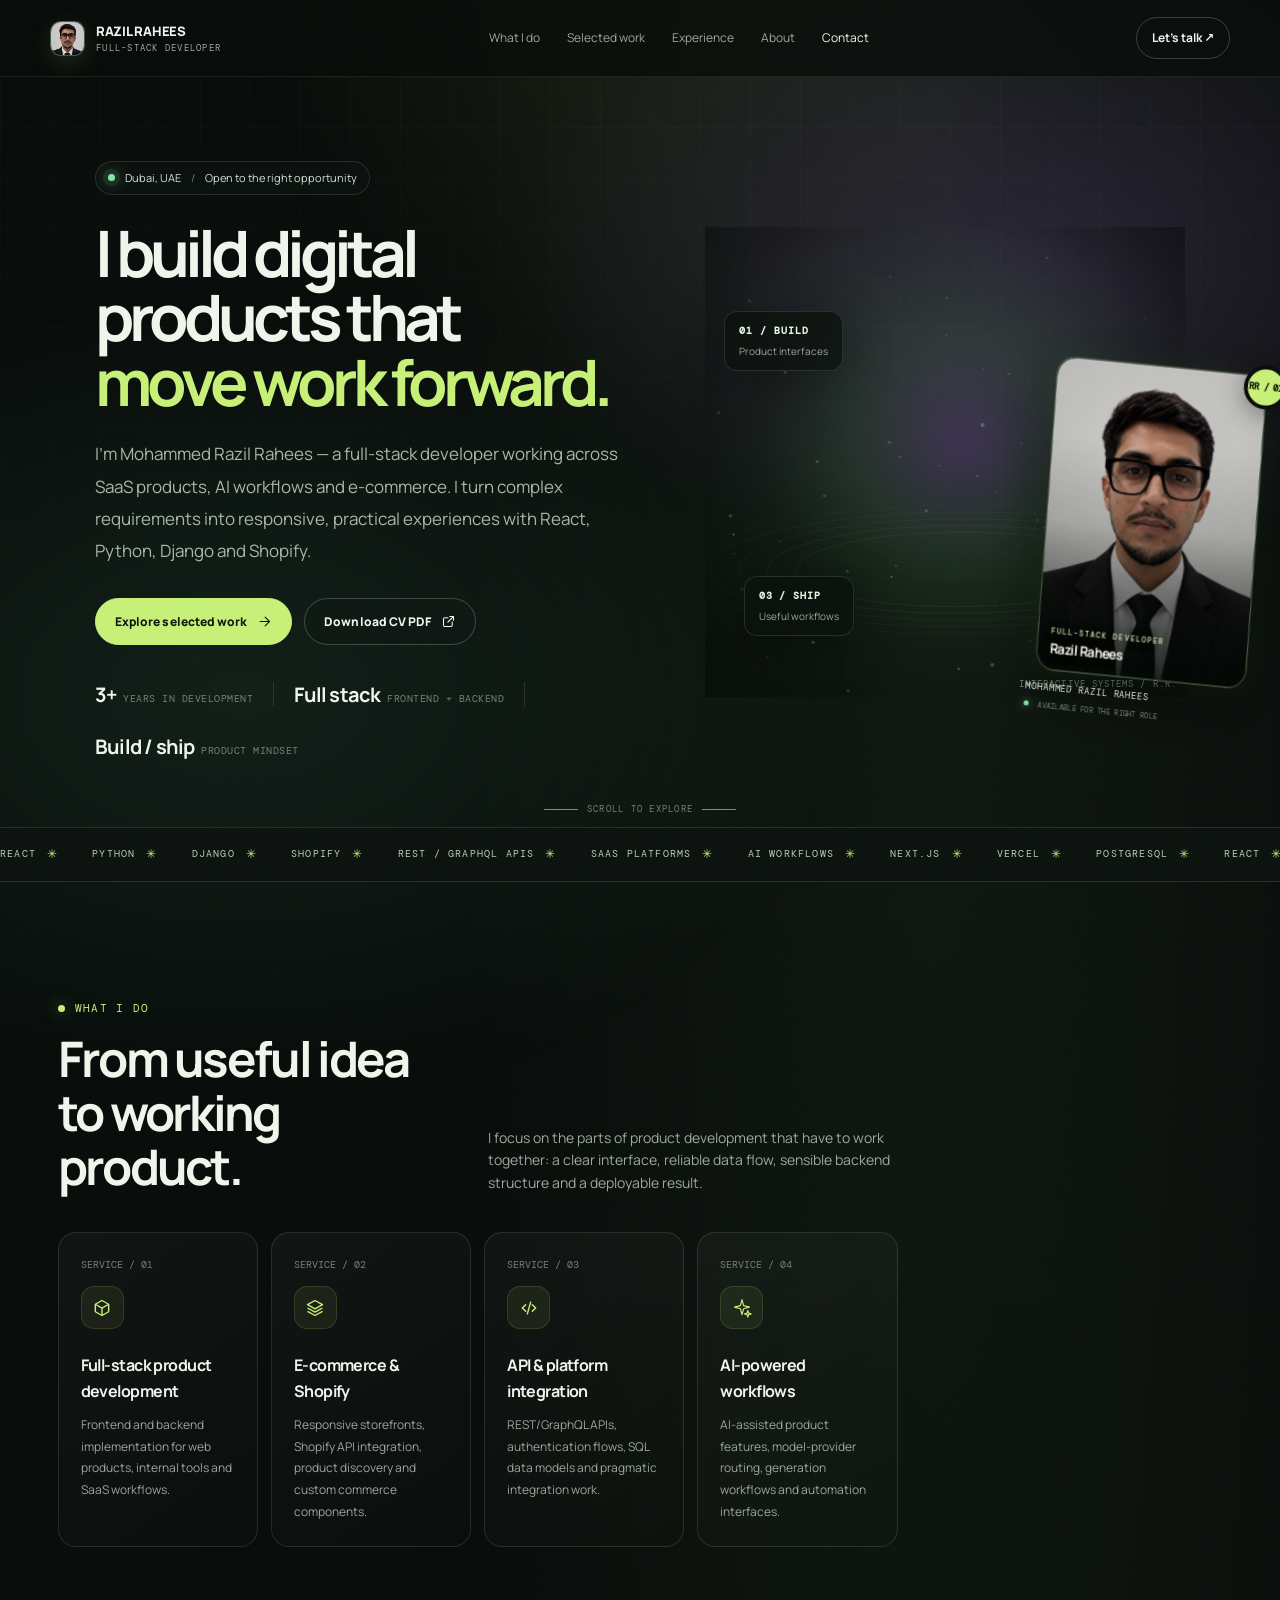
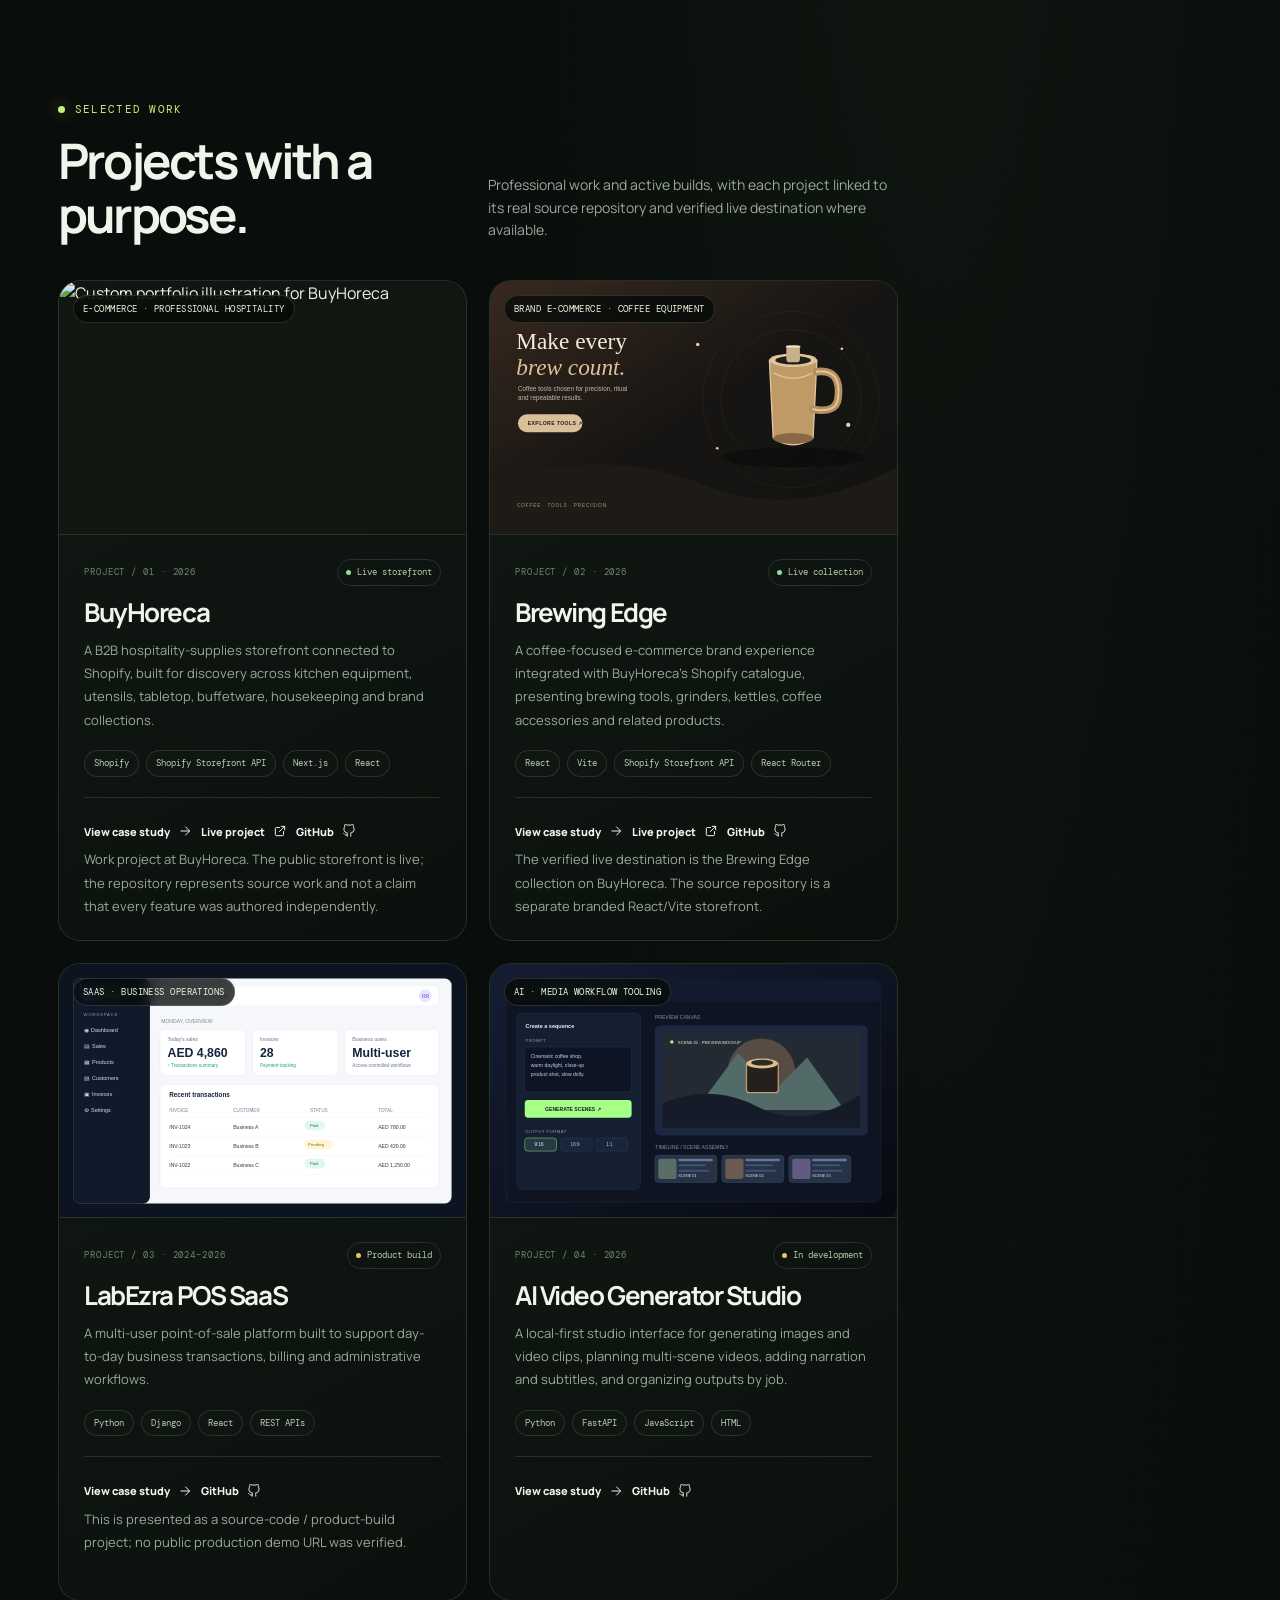
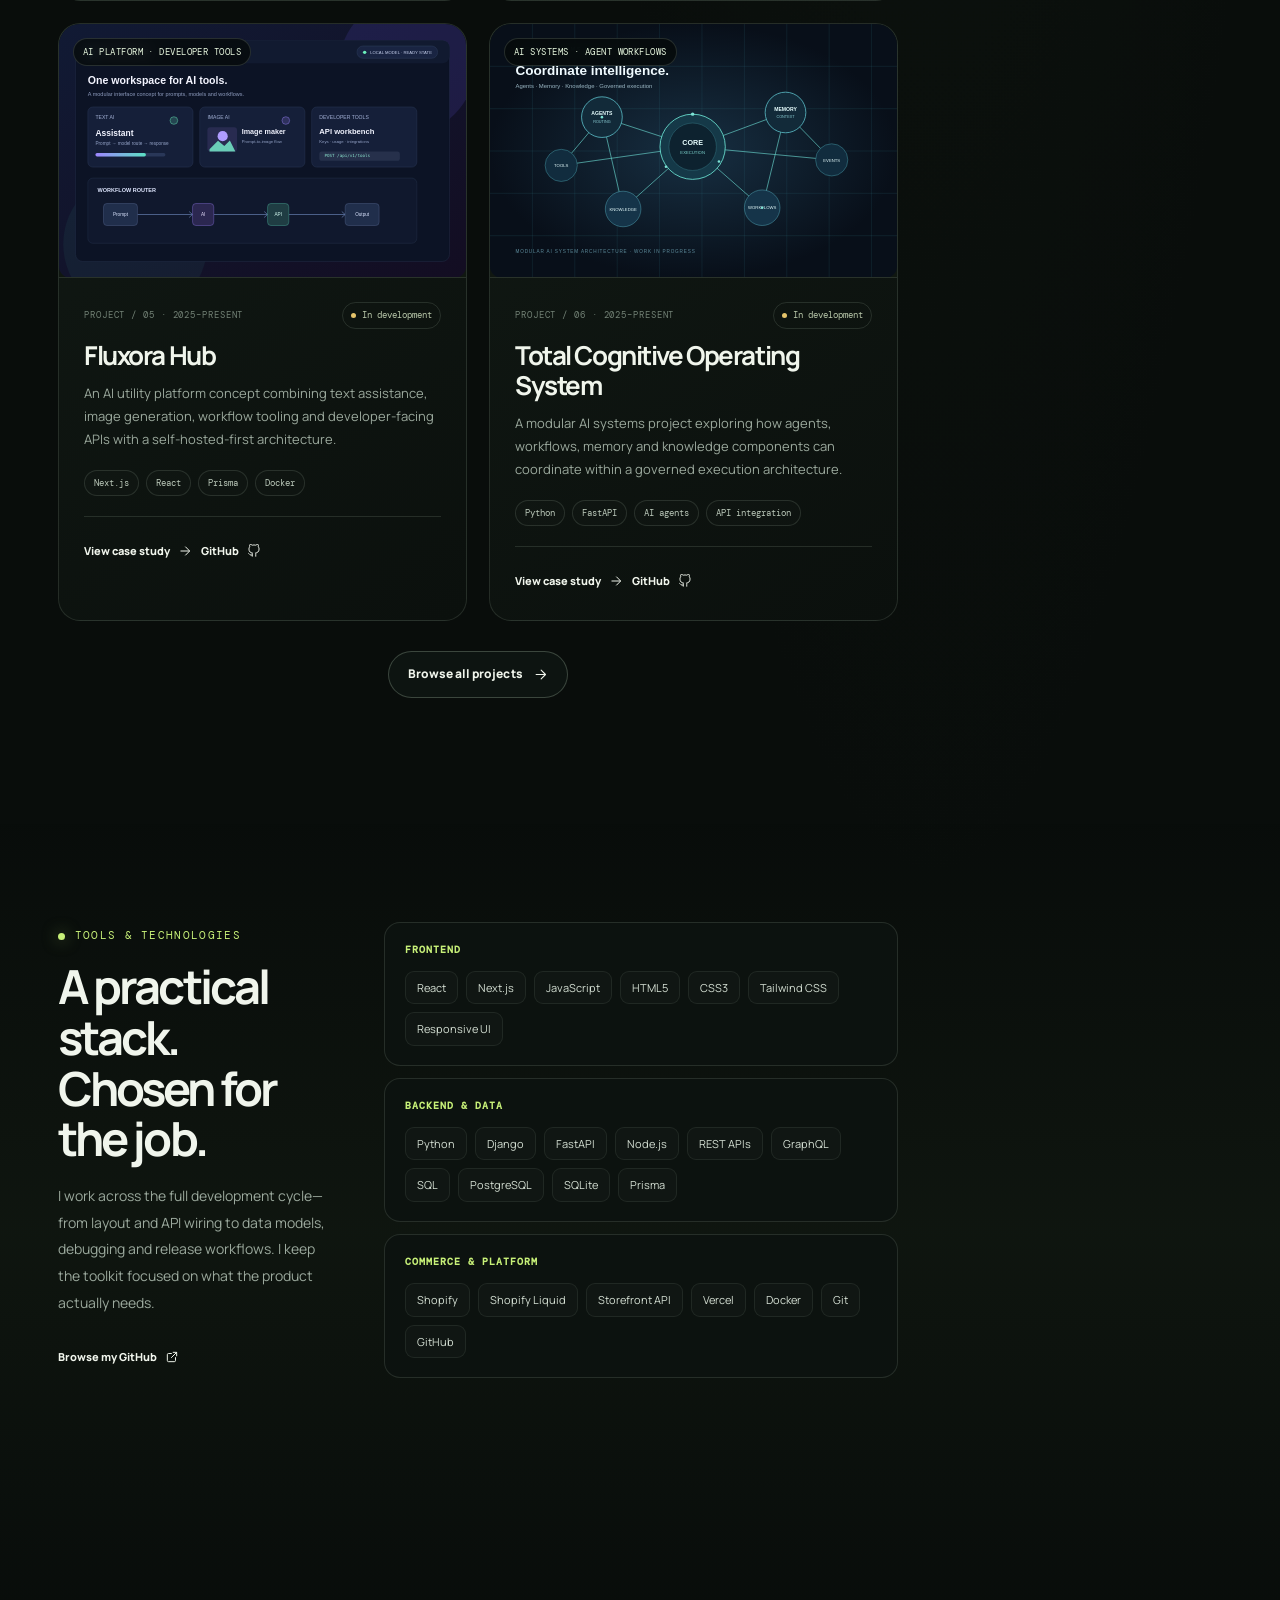
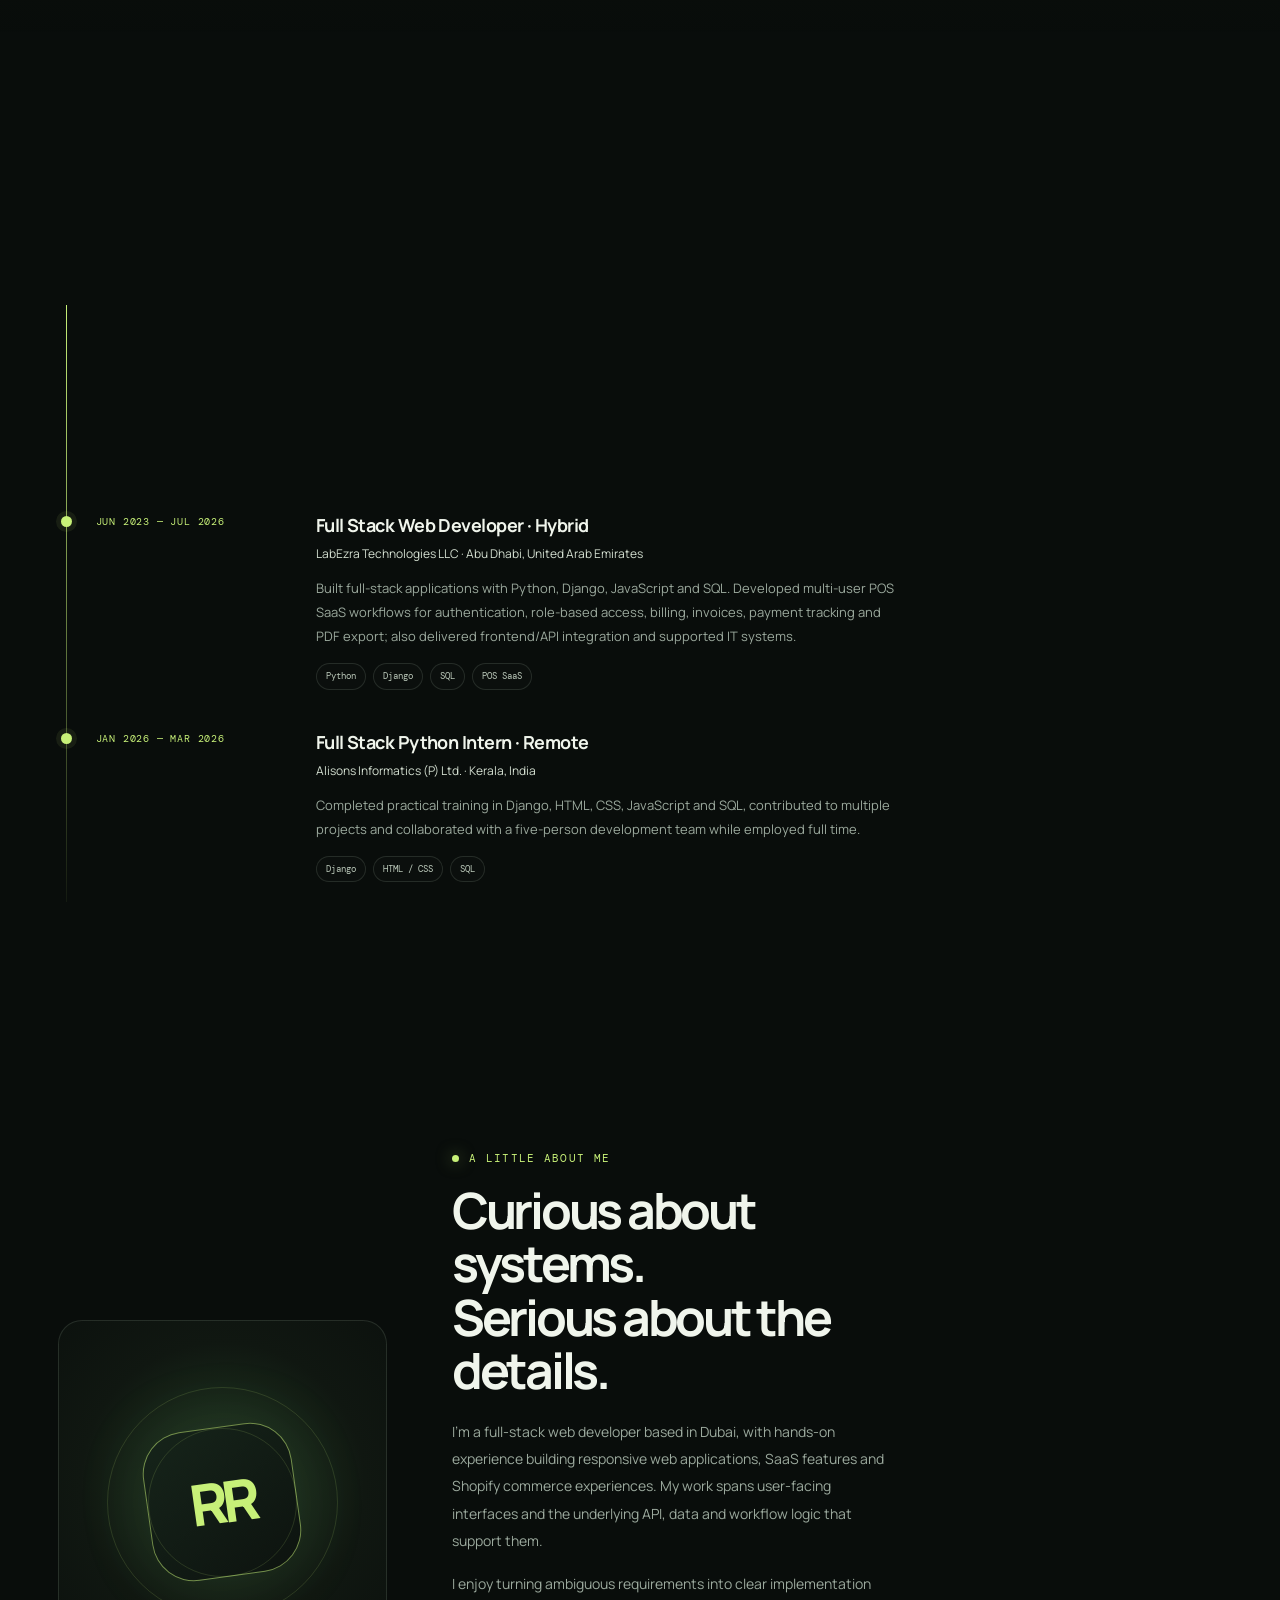
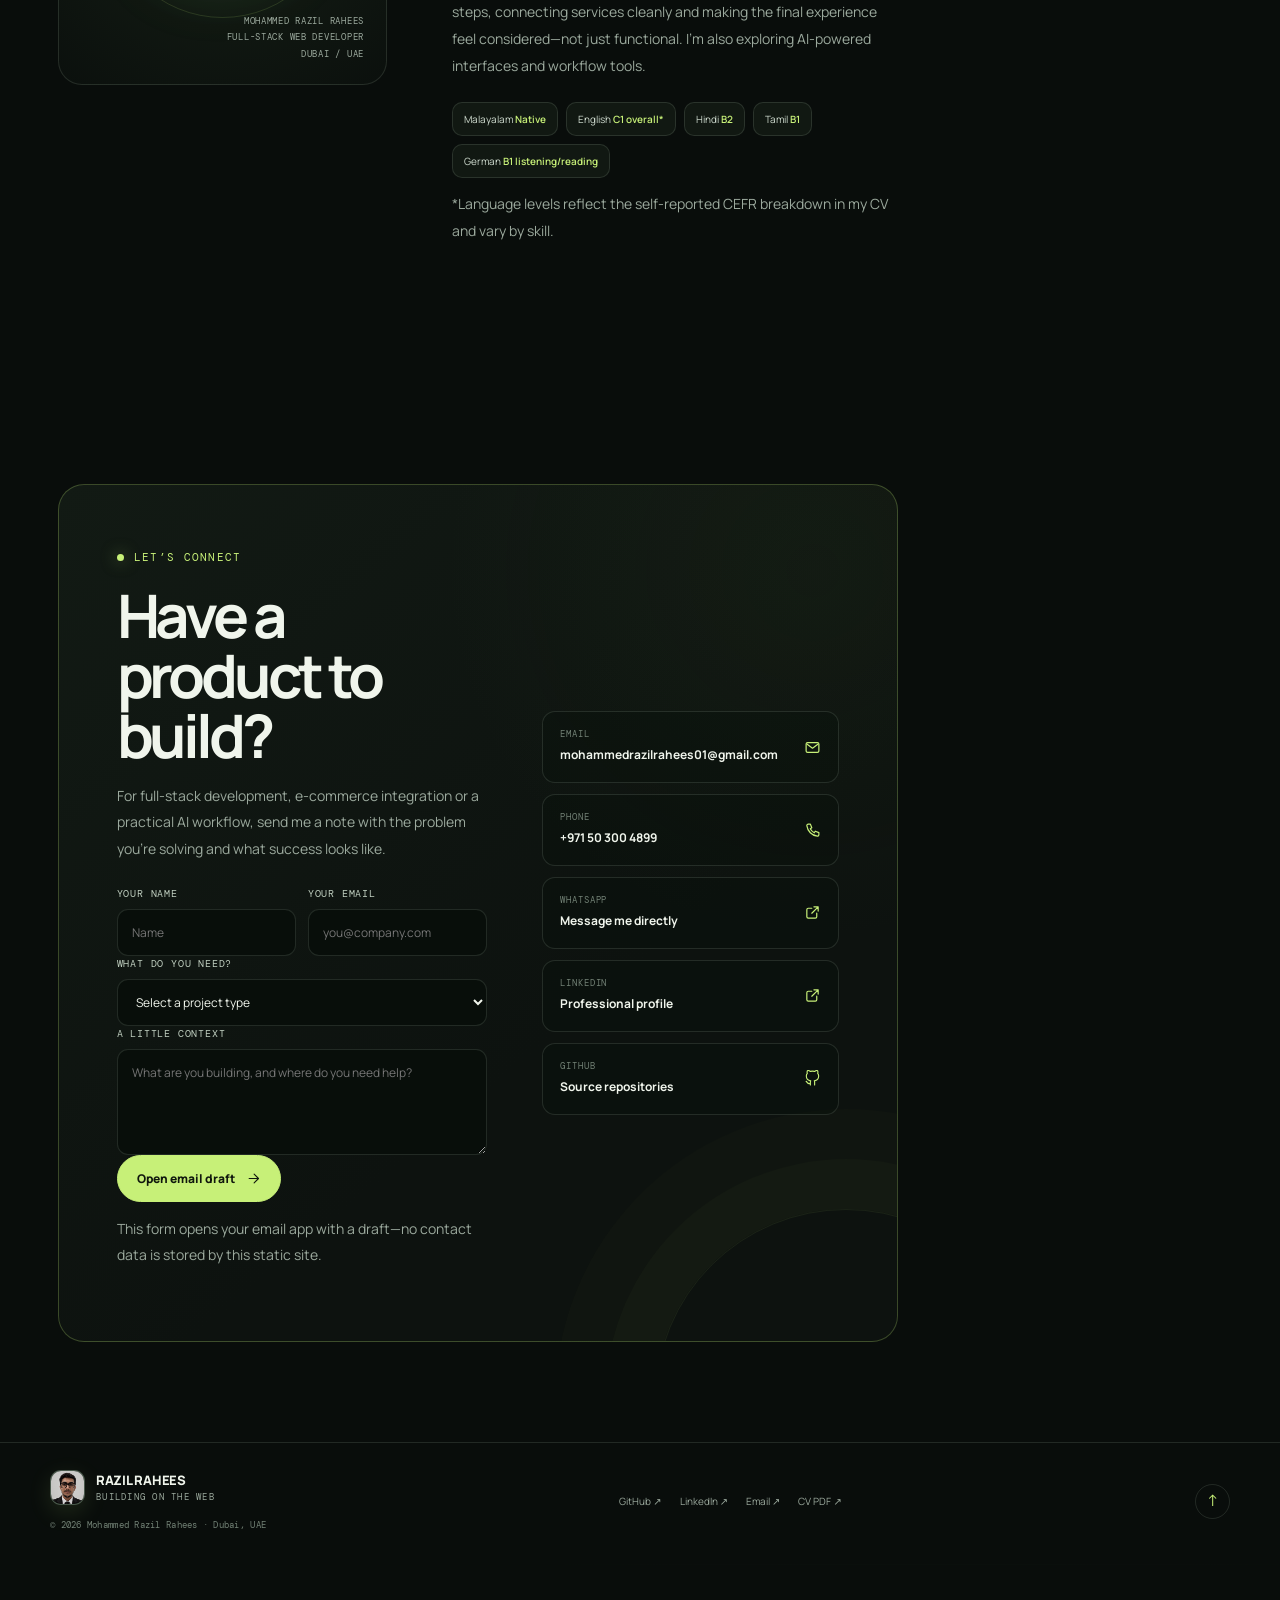
==== commit ae468e1d: "Update portfolio with 3D animations and layout fixes" ====
--- a/index.html
+++ b/index.html
@@ -1,308 +1,32 @@
-<!DOCTYPE html>
-
-<!-- Published Jul 6, 2026, 1:20 PM UTC -->
-<html data-redirect-timezone="1" lang="en">
-<head>
-<meta charset="utf-8"/>
-<meta content="width=device-width" name="viewport"/>
-<meta content="Framer 3d164f1" name="generator"/>
-<title>Mohammed Razil Rahees | Full Stack Web Developer in Abu Dhabi, UAE</title>
-
-<meta content="https://framerusercontent.com/sites/yeTTYFmavUaKxEEGa2gDn/searchIndex-XJmsYZUdCyEN.json" name="framer-search-index"/>
-<meta content="https://framerusercontent.com/sites/yeTTYFmavUaKxEEGa2gDn/searchIndex-bHM9NYIaHHkD.json" name="framer-search-index-fallback"/>
-<link href="https://framerusercontent.com/images/vBe56549gs4eoEzOSmyUR33ZTjI.png" media="(prefers-color-scheme: light)" rel="icon"/>
-<link href="https://framerusercontent.com/images/vBe56549gs4eoEzOSmyUR33ZTjI.png" media="(prefers-color-scheme: dark)" rel="icon"/>
-<!-- Open Graph -->
-<meta content="website" property="og:type"/>
-<meta content="Mohammed Razil Rahees | Full Stack Web Developer in Abu Dhabi, UAE" property="og:title"/>
-<meta content="Mohammed Razil Rahees is a top-rated Full Stack Web Developer in Abu Dhabi, UAE. Specializing in React, Django, and E-commerce development with 2+ years of experience." property="og:description"/>
-<meta content="https://framerusercontent.com/images/E1WpqVmKDy3dfBvA5ZUr05iM.jpg" property="og:image"/>
-<!-- X -->
-<meta content="summary_large_image" name="twitter:card"/>
-<meta content="Razil Rahees | Full-Stack Web Developer" name="twitter:title"/>
-<meta content="Razil Rahees is a Full-Stack Web Developer specializing in high-performing websites and e-commerce platforms." name="twitter:description"/>
-<meta content="https://framerusercontent.com/images/E1WpqVmKDy3dfBvA5ZUr05iM.jpg" name="twitter:image"/>
-<link href="index.html" rel="canonical"/><meta content="https://razilrahees.com/" property="og:url"/><!-- Start of headStart -->
-<!-- End of headStart -->
-<style data-framer-font-css="">/* latin-ext */
-@font-face {
-  font-family: 'Antonio';
-  font-style: normal;
-  font-weight: 400;
-  font-display: swap;
-  src: url(https://fonts.gstatic.com/s/antonio/v22/gNMEW3NwSYq_9WD3yHoiFbez.woff2) format('woff2');
-  unicode-range: U+0100-02BA, U+02BD-02C5, U+02C7-02CC, U+02CE-02D7, U+02DD-02FF, U+0304, U+0308, U+0329, U+1D00-1DBF, U+1E00-1E9F, U+1EF2-1EFF, U+2020, U+20A0-20AB, U+20AD-20C0, U+2113, U+2C60-2C7F, U+A720-A7FF;
-}
-/* latin */
-@font-face {
-  font-family: 'Antonio';
-  font-style: normal;
-  font-weight: 400;
-  font-display: swap;
-  src: url(https://fonts.gstatic.com/s/antonio/v22/gNMEW3NwSYq_9WD3yHQiFQ.woff2) format('woff2');
-  unicode-range: U+0000-00FF, U+0131, U+0152-0153, U+02BB-02BC, U+02C6, U+02DA, U+02DC, U+0304, U+0308, U+0329, U+2000-206F, U+20AC, U+2122, U+2191, U+2193, U+2212, U+2215, U+FEFF, U+FFFD;
-}
-/* latin-ext */
-@font-face {
-  font-family: 'Antonio';
-  font-style: normal;
-  font-weight: 700;
-  font-display: swap;
-  src: url(https://fonts.gstatic.com/s/antonio/v22/gNMEW3NwSYq_9WD3yHoiFbez.woff2) format('woff2');
-  unicode-range: U+0100-02BA, U+02BD-02C5, U+02C7-02CC, U+02CE-02D7, U+02DD-02FF, U+0304, U+0308, U+0329, U+1D00-1DBF, U+1E00-1E9F, U+1EF2-1EFF, U+2020, U+20A0-20AB, U+20AD-20C0, U+2113, U+2C60-2C7F, U+A720-A7FF;
-}
-/* latin */
-@font-face {
-  font-family: 'Antonio';
-  font-style: normal;
-  font-weight: 700;
-  font-display: swap;
-  src: url(https://fonts.gstatic.com/s/antonio/v22/gNMEW3NwSYq_9WD3yHQiFQ.woff2) format('woff2');
-  unicode-range: U+0000-00FF, U+0131, U+0152-0153, U+02BB-02BC, U+02C6, U+02DA, U+02DC, U+0304, U+0308, U+0329, U+2000-206F, U+20AC, U+2122, U+2191, U+2193, U+2212, U+2215, U+FEFF, U+FFFD;
-}
-
-@font-face { font-family: "Inter"; src: url("https://framerusercontent.com/assets/5vvr9Vy74if2I6bQbJvbw7SY1pQ.woff2"); font-display: swap; font-style: normal; font-weight: 400; unicode-range: U+0460-052F, U+1C80-1C88, U+20B4, U+2DE0-2DFF, U+A640-A69F, U+FE2E-FE2F }
-@font-face { font-family: "Inter"; src: url("https://framerusercontent.com/assets/EOr0mi4hNtlgWNn9if640EZzXCo.woff2"); font-display: swap; font-style: normal; font-weight: 400; unicode-range: U+0301, U+0400-045F, U+0490-0491, U+04B0-04B1, U+2116 }
-@font-face { font-family: "Inter"; src: url("https://framerusercontent.com/assets/Y9k9QrlZAqio88Klkmbd8VoMQc.woff2"); font-display: swap; font-style: normal; font-weight: 400; unicode-range: U+1F00-1FFF }
-@font-face { font-family: "Inter"; src: url("https://framerusercontent.com/assets/OYrD2tBIBPvoJXiIHnLoOXnY9M.woff2"); font-display: swap; font-style: normal; font-weight: 400; unicode-range: U+0370-03FF }
-@font-face { font-family: "Inter"; src: url("https://framerusercontent.com/assets/JeYwfuaPfZHQhEG8U5gtPDZ7WQ.woff2"); font-display: swap; font-style: normal; font-weight: 400; unicode-range: U+0100-024F, U+0259, U+1E00-1EFF, U+2020, U+20A0-20AB, U+20AD-20CF, U+2113, U+2C60-2C7F, U+A720-A7FF }
-@font-face { font-family: "Inter"; src: url("https://framerusercontent.com/assets/GrgcKwrN6d3Uz8EwcLHZxwEfC4.woff2"); font-display: swap; font-style: normal; font-weight: 400; unicode-range: U+0000-00FF, U+0131, U+0152-0153, U+02BB-02BC, U+02C6, U+02DA, U+02DC, U+2000-206F, U+2070, U+2074-207E, U+2080-208E, U+20AC, U+2122, U+2191, U+2193, U+2212, U+2215, U+FEFF, U+FFFD }
-@font-face { font-family: "Inter"; src: url("https://framerusercontent.com/assets/b6Y37FthZeALduNqHicBT6FutY.woff2"); font-display: swap; font-style: normal; font-weight: 400; unicode-range: U+0102-0103, U+0110-0111, U+0128-0129, U+0168-0169, U+01A0-01A1, U+01AF-01B0, U+1EA0-1EF9, U+20AB }
-@font-face { font-family: "Inter"; src: url("https://framerusercontent.com/assets/vQyevYAyHtARFwPqUzQGpnDs.woff2"); font-display: swap; font-style: normal; font-weight: 400; unicode-range: U+0000-00FF, U+0131, U+0152-0153, U+02BB-02BC, U+02C6, U+02DA, U+02DC, U+2000-206F, U+2074, U+20AC, U+2122, U+2191, U+2193, U+2212, U+2215, U+FEFF, U+FFFD }
-@font-face { font-family: "Inter"; src: url("https://framerusercontent.com/assets/hyOgCu0Xnghbimh0pE8QTvtt2AU.woff2"); font-display: swap; font-style: normal; font-weight: 600; unicode-range: U+0460-052F, U+1C80-1C88, U+20B4, U+2DE0-2DFF, U+A640-A69F, U+FE2E-FE2F }
-@font-face { font-family: "Inter"; src: url("https://framerusercontent.com/assets/NeGmSOXrPBfEFIy5YZeHq17LEDA.woff2"); font-display: swap; font-style: normal; font-weight: 600; unicode-range: U+0301, U+0400-045F, U+0490-0491, U+04B0-04B1, U+2116 }
-@font-face { font-family: "Inter"; src: url("https://framerusercontent.com/assets/oYaAX5himiTPYuN8vLWnqBbfD2s.woff2"); font-display: swap; font-style: normal; font-weight: 600; unicode-range: U+1F00-1FFF }
-@font-face { font-family: "Inter"; src: url("https://framerusercontent.com/assets/lEJLP4R0yuCaMCjSXYHtJw72M.woff2"); font-display: swap; font-style: normal; font-weight: 600; unicode-range: U+0370-03FF }
-@font-face { font-family: "Inter"; src: url("https://framerusercontent.com/assets/cRJyLNuTJR5jbyKzGi33wU9cqIQ.woff2"); font-display: swap; font-style: normal; font-weight: 600; unicode-range: U+0100-024F, U+0259, U+1E00-1EFF, U+2020, U+20A0-20AB, U+20AD-20CF, U+2113, U+2C60-2C7F, U+A720-A7FF }
-@font-face { font-family: "Inter"; src: url("https://framerusercontent.com/assets/1ZFS7N918ojhhd0nQWdj3jz4w.woff2"); font-display: swap; font-style: normal; font-weight: 600; unicode-range: U+0000-00FF, U+0131, U+0152-0153, U+02BB-02BC, U+02C6, U+02DA, U+02DC, U+2000-206F, U+2074, U+20AC, U+2122, U+2191, U+2193, U+2212, U+2215, U+FEFF, U+FFFD }
-@font-face { font-family: "Inter"; src: url("https://framerusercontent.com/assets/A0Wcc7NgXMjUuFdquHDrIZpzZw0.woff2"); font-display: swap; font-style: normal; font-weight: 600; unicode-range: U+0102-0103, U+0110-0111, U+0128-0129, U+0168-0169, U+01A0-01A1, U+01AF-01B0, U+1EA0-1EF9, U+20AB }
-@font-face { font-family: "Inter"; src: url("https://framerusercontent.com/assets/DpPBYI0sL4fYLgAkX8KXOPVt7c.woff2"); font-display: swap; font-style: normal; font-weight: 700; unicode-range: U+0460-052F, U+1C80-1C88, U+20B4, U+2DE0-2DFF, U+A640-A69F, U+FE2E-FE2F }
-@font-face { font-family: "Inter"; src: url("https://framerusercontent.com/assets/4RAEQdEOrcnDkhHiiCbJOw92Lk.woff2"); font-display: swap; font-style: normal; font-weight: 700; unicode-range: U+0301, U+0400-045F, U+0490-0491, U+04B0-04B1, U+2116 }
-@font-face { font-family: "Inter"; src: url("https://framerusercontent.com/assets/1K3W8DizY3v4emK8Mb08YHxTbs.woff2"); font-display: swap; font-style: normal; font-weight: 700; unicode-range: U+1F00-1FFF }
-@font-face { font-family: "Inter"; src: url("https://framerusercontent.com/assets/tUSCtfYVM1I1IchuyCwz9gDdQ.woff2"); font-display: swap; font-style: normal; font-weight: 700; unicode-range: U+0370-03FF }
-@font-face { font-family: "Inter"; src: url("https://framerusercontent.com/assets/VgYFWiwsAC5OYxAycRXXvhze58.woff2"); font-display: swap; font-style: normal; font-weight: 700; unicode-range: U+0100-024F, U+0259, U+1E00-1EFF, U+2020, U+20A0-20AB, U+20AD-20CF, U+2113, U+2C60-2C7F, U+A720-A7FF }
-@font-face { font-family: "Inter"; src: url("https://framerusercontent.com/assets/DXD0Q7LSl7HEvDzucnyLnGBHM.woff2"); font-display: swap; font-style: normal; font-weight: 700; unicode-range: U+0000-00FF, U+0131, U+0152-0153, U+02BB-02BC, U+02C6, U+02DA, U+02DC, U+2000-206F, U+2074, U+20AC, U+2122, U+2191, U+2193, U+2212, U+2215, U+FEFF, U+FFFD }
-@font-face { font-family: "Inter"; src: url("https://framerusercontent.com/assets/GIryZETIX4IFypco5pYZONKhJIo.woff2"); font-display: swap; font-style: normal; font-weight: 700; unicode-range: U+0102-0103, U+0110-0111, U+0128-0129, U+0168-0169, U+01A0-01A1, U+01AF-01B0, U+1EA0-1EF9, U+20AB }
-@font-face { font-family: "Inter"; src: url("https://framerusercontent.com/assets/H89BbHkbHDzlxZzxi8uPzTsp90.woff2"); font-display: swap; font-style: italic; font-weight: 700; unicode-range: U+0460-052F, U+1C80-1C88, U+20B4, U+2DE0-2DFF, U+A640-A69F, U+FE2E-FE2F }
-@font-face { font-family: "Inter"; src: url("https://framerusercontent.com/assets/u6gJwDuwB143kpNK1T1MDKDWkMc.woff2"); font-display: swap; font-style: italic; font-weight: 700; unicode-range: U+0301, U+0400-045F, U+0490-0491, U+04B0-04B1, U+2116 }
-@font-face { font-family: "Inter"; src: url("https://framerusercontent.com/assets/43sJ6MfOPh1LCJt46OvyDuSbA6o.woff2"); font-display: swap; font-style: italic; font-weight: 700; unicode-range: U+1F00-1FFF }
-@font-face { font-family: "Inter"; src: url("https://framerusercontent.com/assets/wccHG0r4gBDAIRhfHiOlq6oEkqw.woff2"); font-display: swap; font-style: italic; font-weight: 700; unicode-range: U+0370-03FF }
-@font-face { font-family: "Inter"; src: url("https://framerusercontent.com/assets/WZ367JPwf9bRW6LdTHN8rXgSjw.woff2"); font-display: swap; font-style: italic; font-weight: 700; unicode-range: U+0100-024F, U+0259, U+1E00-1EFF, U+2020, U+20A0-20AB, U+20AD-20CF, U+2113, U+2C60-2C7F, U+A720-A7FF }
-@font-face { font-family: "Inter"; src: url("https://framerusercontent.com/assets/QxmhnWTzLtyjIiZcfaLIJ8EFBXU.woff2"); font-display: swap; font-style: italic; font-weight: 700; unicode-range: U+0000-00FF, U+0131, U+0152-0153, U+02BB-02BC, U+02C6, U+02DA, U+02DC, U+2000-206F, U+2074, U+20AC, U+2122, U+2191, U+2193, U+2212, U+2215, U+FEFF, U+FFFD }
-@font-face { font-family: "Inter"; src: url("https://framerusercontent.com/assets/2A4Xx7CngadFGlVV4xrO06OBHY.woff2"); font-display: swap; font-style: italic; font-weight: 700; unicode-range: U+0102-0103, U+0110-0111, U+0128-0129, U+0168-0169, U+01A0-01A1, U+01AF-01B0, U+1EA0-1EF9, U+20AB }
-@font-face { font-family: "Inter"; src: url("https://framerusercontent.com/assets/vxBnBhH8768IFAXAb4Qf6wQHKs.woff2"); font-display: swap; font-style: italic; font-weight: 600; unicode-range: U+0460-052F, U+1C80-1C88, U+20B4, U+2DE0-2DFF, U+A640-A69F, U+FE2E-FE2F }
-@font-face { font-family: "Inter"; src: url("https://framerusercontent.com/assets/zSsEuoJdh8mcFVk976C05ZfQr8.woff2"); font-display: swap; font-style: italic; font-weight: 600; unicode-range: U+0301, U+0400-045F, U+0490-0491, U+04B0-04B1, U+2116 }
-@font-face { font-family: "Inter"; src: url("https://framerusercontent.com/assets/b8ezwLrN7h2AUoPEENcsTMVJ0.woff2"); font-display: swap; font-style: italic; font-weight: 600; unicode-range: U+1F00-1FFF }
-@font-face { font-family: "Inter"; src: url("https://framerusercontent.com/assets/mvNEIBLyHbscgHtwfsByjXUz3XY.woff2"); font-display: swap; font-style: italic; font-weight: 600; unicode-range: U+0370-03FF }
-@font-face { font-family: "Inter"; src: url("https://framerusercontent.com/assets/6FI2EneKzM3qBy5foOZXey7coCA.woff2"); font-display: swap; font-style: italic; font-weight: 600; unicode-range: U+0100-024F, U+0259, U+1E00-1EFF, U+2020, U+20A0-20AB, U+20AD-20CF, U+2113, U+2C60-2C7F, U+A720-A7FF }
-@font-face { font-family: "Inter"; src: url("https://framerusercontent.com/assets/qrVgiXNd6RuQjETYQiVQ9nqCk.woff2"); font-display: swap; font-style: italic; font-weight: 600; unicode-range: U+0000-00FF, U+0131, U+0152-0153, U+02BB-02BC, U+02C6, U+02DA, U+02DC, U+2000-206F, U+2074, U+20AC, U+2122, U+2191, U+2193, U+2212, U+2215, U+FEFF, U+FFFD }
-@font-face { font-family: "Inter"; src: url("https://framerusercontent.com/assets/NHHeAKJVP0ZWHk5YZnQQChIsBM.woff2"); font-display: swap; font-style: italic; font-weight: 600; unicode-range: U+0102-0103, U+0110-0111, U+0128-0129, U+0168-0169, U+01A0-01A1, U+01AF-01B0, U+1EA0-1EF9, U+20AB }
-@font-face { font-family: "Inter"; src: url("https://framerusercontent.com/assets/BkDpl4ghaqvMi1btKFyG2tdbec.woff2"); font-display: swap; font-style: normal; font-weight: 300; unicode-range: U+0460-052F, U+1C80-1C88, U+20B4, U+2DE0-2DFF, U+A640-A69F, U+FE2E-FE2F }
-@font-face { font-family: "Inter"; src: url("https://framerusercontent.com/assets/zAMK70AQRFSShJgUiaR5IiIhgzk.woff2"); font-display: swap; font-style: normal; font-weight: 300; unicode-range: U+0301, U+0400-045F, U+0490-0491, U+04B0-04B1, U+2116 }
-@font-face { font-family: "Inter"; src: url("https://framerusercontent.com/assets/IETjvc5qzUaRoaruDpPSwCUM8.woff2"); font-display: swap; font-style: normal; font-weight: 300; unicode-range: U+1F00-1FFF }
-@font-face { font-family: "Inter"; src: url("https://framerusercontent.com/assets/oLCoaT3ioA0fHdJnWR9W6k7NY.woff2"); font-display: swap; font-style: normal; font-weight: 300; unicode-range: U+0370-03FF }
-@font-face { font-family: "Inter"; src: url("https://framerusercontent.com/assets/Sj0PCHQSBjFmEp6NBWg6FNaKc.woff2"); font-display: swap; font-style: normal; font-weight: 300; unicode-range: U+0100-024F, U+0259, U+1E00-1EFF, U+2020, U+20A0-20AB, U+20AD-20CF, U+2113, U+2C60-2C7F, U+A720-A7FF }
-@font-face { font-family: "Inter"; src: url("https://framerusercontent.com/assets/v2q8JTTTs7McDMSEhnxAIBqd0.woff2"); font-display: swap; font-style: normal; font-weight: 300; unicode-range: U+0000-00FF, U+0131, U+0152-0153, U+02BB-02BC, U+02C6, U+02DA, U+02DC, U+2000-206F, U+2074, U+20AC, U+2122, U+2191, U+2193, U+2212, U+2215, U+FEFF, U+FFFD }
-@font-face { font-family: "Inter"; src: url("https://framerusercontent.com/assets/H4TfENUY1rh8R9UaSD6vngjJP3M.woff2"); font-display: swap; font-style: normal; font-weight: 300; unicode-range: U+0102-0103, U+0110-0111, U+0128-0129, U+0168-0169, U+01A0-01A1, U+01AF-01B0, U+1EA0-1EF9, U+20AB }
-@font-face { font-family: "Inter"; src: url("https://framerusercontent.com/assets/CfMzU8w2e7tHgF4T4rATMPuWosA.woff2"); font-display: swap; font-style: italic; font-weight: 400; unicode-range: U+0460-052F, U+1C80-1C88, U+20B4, U+2DE0-2DFF, U+A640-A69F, U+FE2E-FE2F }
-@font-face { font-family: "Inter"; src: url("https://framerusercontent.com/assets/867QObYax8ANsfX4TGEVU9YiCM.woff2"); font-display: swap; font-style: italic; font-weight: 400; unicode-range: U+0301, U+0400-045F, U+0490-0491, U+04B0-04B1, U+2116 }
-@font-face { font-family: "Inter"; src: url("https://framerusercontent.com/assets/Oyn2ZbENFdnW7mt2Lzjk1h9Zb9k.woff2"); font-display: swap; font-style: italic; font-weight: 400; unicode-range: U+1F00-1FFF }
-@font-face { font-family: "Inter"; src: url("https://framerusercontent.com/assets/cdAe8hgZ1cMyLu9g005pAW3xMo.woff2"); font-display: swap; font-style: italic; font-weight: 400; unicode-range: U+0370-03FF }
-@font-face { font-family: "Inter"; src: url("https://framerusercontent.com/assets/DOfvtmE1UplCq161m6Hj8CSQYg.woff2"); font-display: swap; font-style: italic; font-weight: 400; unicode-range: U+0100-024F, U+0259, U+1E00-1EFF, U+2020, U+20A0-20AB, U+20AD-20CF, U+2113, U+2C60-2C7F, U+A720-A7FF }
-@font-face { font-family: "Inter"; src: url("https://framerusercontent.com/assets/vFzuJY0c65av44uhEKB6vyjFMg.woff2"); font-display: swap; font-style: italic; font-weight: 400; unicode-range: U+0000-00FF, U+0131, U+0152-0153, U+02BB-02BC, U+02C6, U+02DA, U+02DC, U+2000-206F, U+2074, U+20AC, U+2122, U+2191, U+2193, U+2212, U+2215, U+FEFF, U+FFFD }
-@font-face { font-family: "Inter"; src: url("https://framerusercontent.com/assets/tKtBcDnBMevsEEJKdNGhhkLzYo.woff2"); font-display: swap; font-style: italic; font-weight: 400; unicode-range: U+0102-0103, U+0110-0111, U+0128-0129, U+0168-0169, U+01A0-01A1, U+01AF-01B0, U+1EA0-1EF9, U+20AB }
-@font-face { font-family: "Inter"; src: url("https://framerusercontent.com/assets/YYB6GZmCWnZq3RWZOghuZIOxQY.woff2"); font-display: swap; font-style: italic; font-weight: 300; unicode-range: U+0460-052F, U+1C80-1C88, U+20B4, U+2DE0-2DFF, U+A640-A69F, U+FE2E-FE2F }
-@font-face { font-family: "Inter"; src: url("https://framerusercontent.com/assets/miJTzODdiyIr3tRo9KEoqXXk2PM.woff2"); font-display: swap; font-style: italic; font-weight: 300; unicode-range: U+0301, U+0400-045F, U+0490-0491, U+04B0-04B1, U+2116 }
-@font-face { font-family: "Inter"; src: url("https://framerusercontent.com/assets/6ZMhcggRFfEfbf7lncCpaUbA.woff2"); font-display: swap; font-style: italic; font-weight: 300; unicode-range: U+1F00-1FFF }
-@font-face { font-family: "Inter"; src: url("https://framerusercontent.com/assets/8sCN6PGUr4I8q5hC5twAXfcwqV0.woff2"); font-display: swap; font-style: italic; font-weight: 300; unicode-range: U+0370-03FF }
-@font-face { font-family: "Inter"; src: url("https://framerusercontent.com/assets/aUYDUTztS7anQw5JuwCncXeLOBY.woff2"); font-display: swap; font-style: italic; font-weight: 300; unicode-range: U+0100-024F, U+0259, U+1E00-1EFF, U+2020, U+20A0-20AB, U+20AD-20CF, U+2113, U+2C60-2C7F, U+A720-A7FF }
-@font-face { font-family: "Inter"; src: url("https://framerusercontent.com/assets/5mDAOkC5Wpzo7NkuE9oYfqlY2u4.woff2"); font-display: swap; font-style: italic; font-weight: 300; unicode-range: U+0000-00FF, U+0131, U+0152-0153, U+02BB-02BC, U+02C6, U+02DA, U+02DC, U+2000-206F, U+2074, U+20AC, U+2122, U+2191, U+2193, U+2212, U+2215, U+FEFF, U+FFFD }
-@font-face { font-family: "Inter"; src: url("https://framerusercontent.com/assets/yDiPvYxioBHsicnYxpPW35WQmx8.woff2"); font-display: swap; font-style: italic; font-weight: 300; unicode-range: U+0102-0103, U+0110-0111, U+0128-0129, U+0168-0169, U+01A0-01A1, U+01AF-01B0, U+1EA0-1EF9, U+20AB }
-@font-face { font-family: "Poppins"; src: url("https://framerusercontent.com/third-party-assets/fontshare/wf/NC2MP33RO4WQTSTEEAWBJLAEXNCNEQVF/7F4U3COKLHQH4WUH3AXPC7N4UELEWJQN/JMWNCAGBH3TLANIVQPVABVAVNV5QERTH.woff2"); font-display: swap; font-style: normal; font-weight: 400 }
-@font-face { font-family: "Poppins"; src: url("https://framerusercontent.com/third-party-assets/fontshare/wf/SC7QJW6HNT3W42YFCVAWB3GI66BMNCKY/Q4ANQB6YZL7K35IAB3IPAE75W7PRJSDF/3HCNXVAKPOHOEI7LK7TGC54FOZT77SNM.woff2"); font-display: swap; font-style: normal; font-weight: 300 }
-@font-face { font-family: "Poppins"; src: url("https://framerusercontent.com/third-party-assets/fontshare/wf/7LLTLAW3NRWOADG4II2JGKZC6OSEMBQC/EYFXWX77PEMPU645EAWOTG22E375GULW/SSNNTU67MMJH4CSWT443B4KJ7OB4WFHF.woff2"); font-display: swap; font-style: italic; font-weight: 400 }
-@font-face { font-family: "Poppins"; src: url("https://framerusercontent.com/third-party-assets/fontshare/wf/DBX4JBGXRKGWSILQFR3B362YJUABY47Q/4HLNBCNPEJKDRYNGKW2TXDMFSAICHZ6O/GVIYM5ATH5FB3COBZUXB4WAW4QXO6VSQ.woff2"); font-display: swap; font-style: italic; font-weight: 300 }
-@font-face { font-family: "Antonio Placeholder"; src: local("Arial"); ascent-override: 137.73%; descent-override: 16.60%; line-gap-override: 0.00%; size-adjust: 83.85% }
-@font-face { font-family: "Inter Placeholder"; src: local("Arial"); ascent-override: 89.79%; descent-override: 22.36%; line-gap-override: 0.00%; size-adjust: 107.89% }
-@font-face { font-family: "Poppins Placeholder"; src: local("Arial"); ascent-override: 91.95%; descent-override: 30.94%; line-gap-override: 7.96%; size-adjust: 113.11% }</style>
-<link crossorigin="" href="https://fonts.gstatic.com" rel="preconnect"/>
-<meta content="max-image-preview:large" name="robots"/><style data-framer-breakpoint-css="">@media(min-width: 1200px){.hidden-72rtr7{display:none!important}}@media(min-width: 810px) and (max-width: 1199.98px){.hidden-15fhgrh{display:none!important}}@media(max-width: 809.98px){.hidden-1g0zrk7{display:none!important}}@media(max-width: 809.98px){.hidden-1gmdhm4{display:none!important}}@media(min-width: 810px) and (max-width: 1199.98px){.hidden-160pjv0{display:none!important}}@media(min-width: 1200px){.hidden-egmbj8{display:none!important}}</style><style data-framer-components="framer-lib-cursors-host framer-UgjKg PropertyOverrides framer-9xVx7 framer-Lubuv framer-xFpDQ framer-lib-combinedCSSRules framer-gBieo framer-heWbE framer-ST3Ev framer-j6sNs framer-hPZSA framer-wQ6pH framer-SvQwB framer-InsWF framer-5pWDR framer-4nsD9 framer-Wl1KU framer-lib-form-plain-text-input framer-lib-form-select framer-eGUKg framer-pekcn framer-Zl2es framer-pLAnV" data-framer-css-ssr-minified="">html,body,#main{box-sizing:border-box;margin:0;padding:0}:root{-webkit-font-smoothing:antialiased;-moz-osx-font-smoothing:grayscale}*{box-sizing:border-box;-webkit-font-smoothing:inherit}h1,h2,h3,h4,h5,h6,p,figure{margin:0}body,input,textarea,select,button{font-family:sans-serif;font-size:12px}body{--token-a9f688eb-778b-4a71-929e-ebf8a014b4cf:#303030;--token-54672876-03f0-4dca-8fdb-32c421a5c4d1:#5e67e6;--token-861b2ae9-dee3-4143-a255-6faa9a39d943:#fff;--token-4795dafb-4261-43d3-aa0c-b3831681376e:#fff;--token-a228d207-519c-4c30-ace3-fe8c17413ec0:#dadada;--token-7d1fd828-621c-47fc-b270-6f2c2fff9ca2:#8f8f8f;--token-63c1aa9b-b60d-46e8-b1c7-6d9c05a923bd:#f24;--token-dd08076e-6859-4f97-84b7-c05dcc1e773f:#ffffffe6;--token-621c2752-e263-492f-8440-f4105a55d3f1:#dadada;--token-4baed98b-3751-4e60-b570-600a506f091e:#0bde66;--token-cb6b9558-1df0-4f97-98cb-2fe80cc3b90c:#f5f5f5;--token-37ca97ef-81c7-4731-ba05-2bafe1f2a4f5:#000;--token-1e4a4a22-afd8-42f6-ae69-95001aaf48ae:#8f8f8f;--token-a3859f8f-41d4-4be1-a56e-27b66efaa3e1:#fff0;--token-ffb0ff11-cab3-40ad-af6c-69f4ede46c1e:#000;--token-39a5a1be-d79a-43ee-a7a4-d32ef142beed:#fff}@media (prefers-color-scheme:dark){body{--token-a9f688eb-778b-4a71-929e-ebf8a014b4cf:#fff;--token-54672876-03f0-4dca-8fdb-32c421a5c4d1:#d0ff71;--token-861b2ae9-dee3-4143-a255-6faa9a39d943:#303030;--token-4795dafb-4261-43d3-aa0c-b3831681376e:#1a1a1b;--token-a228d207-519c-4c30-ace3-fe8c17413ec0:#5c5c5c;--token-7d1fd828-621c-47fc-b270-6f2c2fff9ca2:#b5b5b5;--token-dd08076e-6859-4f97-84b7-c05dcc1e773f:#0f0f0fe6;--token-621c2752-e263-492f-8440-f4105a55d3f1:#0f0f0f;--token-cb6b9558-1df0-4f97-98cb-2fe80cc3b90c:#333;--token-37ca97ef-81c7-4731-ba05-2bafe1f2a4f5:#e3af20;--token-1e4a4a22-afd8-42f6-ae69-95001aaf48ae:#d4d4d4;--token-a3859f8f-41d4-4be1-a56e-27b66efaa3e1:#0f0f0f}}@supports (z-index:calc(infinity)){#__framer-badge-container{--infinity:infinity}}#__framer-badge-container{display:none!important}@supports (background:-webkit-named-image(i)) and (not (grid-template-rows:subgrid)){body{--framer-will-change-override:transform}}@supports (background:-webkit-named-image(i)) and (not (position-area:top right)){body{--framer-will-change-filter-override:filter}}[data-framer-component-type=Text] div div span,[data-framer-component-type=Text] a div span,[data-framer-component-type=Text] span span span,[data-framer-component-type=Text] p span span,[data-framer-component-type=Text] h1 span span,[data-framer-component-type=Text] h2 span span,[data-framer-component-type=Text] h3 span span,[data-framer-component-type=Text] h4 span span,[data-framer-component-type=Text] h5 span span,[data-framer-component-type=Text] h6 span span,[data-framer-component-type=Text] a{font-family:var(--font-family);font-style:var(--font-style);font-weight:min(calc(var(--framer-font-weight-increase,0) + var(--font-weight,400)),900);color:var(--text-color);letter-spacing:var(--letter-spacing);font-size:var(--font-size);text-transform:var(--text-transform);--text-decoration:var(--framer-text-decoration-style,solid)var(--framer-text-decoration,none)var(--framer-text-decoration-color,currentcolor)var(--framer-text-decoration-thickness,auto);--text-decoration-skip-ink:var(--framer-text-decoration-skip-ink);--text-underline-offset:var(--framer-text-decoration-offset);line-height:var(--line-height);--font-family:var(--framer-font-family);--font-style:var(--framer-font-style);--font-weight:var(--framer-font-weight);--text-color:var(--framer-text-color);--letter-spacing:var(--framer-letter-spacing);--font-size:var(--framer-font-size);--text-transform:var(--framer-text-transform);--line-height:var(--framer-line-height)}@supports not (color:color(display-p3 1 1 1)){p.framer-text,div.framer-text,h1.framer-text,h2.framer-text,h3.framer-text,h4.framer-text,h5.framer-text,h6.framer-text,li.framer-text,ol.framer-text,ul.framer-text,span.framer-text:not([data-text-fill]){color:var(--framer-blockquote-text-color-rgb,var(--framer-blockquote-text-color,var(--framer-text-color-rgb,var(--framer-text-color,#000))));-webkit-text-stroke-color:var(--framer-text-stroke-color-rgb,var(--framer-text-stroke-color,initial))}mark.framer-text{background-color:var(--framer-blockquote-text-background-color-rgb,var(--framer-blockquote-text-background-color,var(--framer-text-background-color-rgb,var(--framer-text-background-color,initial))))}}@supports not (color:color(display-p3 1 1 1)){code.framer-text,code.framer-text span.framer-text:not([data-text-fill]){color:var(--framer-blockquote-text-color-rgb,var(--framer-blockquote-text-color,var(--framer-code-text-color-rgb,var(--framer-code-text-color,var(--framer-text-color-rgb,var(--framer-text-color,#000))))))}}@supports not (color:color(display-p3 1 1 1)){a.framer-text,span.framer-text[data-nested-link]{color:var(--framer-link-text-color-rgb,var(--framer-link-text-color,var(--framer-blockquote-text-color-rgb,var(--framer-blockquote-text-color,var(--framer-text-color-rgb,var(--framer-text-color,#000))))));background-color:var(--framer-link-text-background-color-rgb,var(--framer-link-text-background-color,initial));-webkit-text-decoration-color:var(--framer-link-text-decoration-color-rgb,var(--framer-link-text-decoration-color,var(--framer-text-decoration-color-rgb,var(--framer-text-decoration-color,currentcolor))));text-decoration-color:var(--framer-link-text-decoration-color-rgb,var(--framer-link-text-decoration-color,var(--framer-text-decoration-color-rgb,var(--framer-text-decoration-color,currentcolor))))}}@supports not (color:color(display-p3 1 1 1)){code.framer-text a.framer-text,code.framer-text a.framer-text span.framer-text:not([data-text-fill]),code.framer-text span.framer-text[data-nested-link],code.framer-text span.framer-text[data-nested-link] span.framer-text:not([data-text-fill]){color:var(--framer-link-text-color-rgb,var(--framer-link-text-color,var(--framer-blockquote-text-color-rgb,var(--framer-blockquote-text-color,var(--framer-code-text-color-rgb,var(--framer-code-text-color,var(--framer-text-color-rgb,var(--framer-text-color,#000))))))))}}@supports not (color:color(display-p3 1 1 1)){a.framer-text:hover,span.framer-text[data-nested-link]:hover{color:var(--framer-link-hover-text-color-rgb,var(--framer-link-hover-text-color,var(--framer-link-text-color-rgb,var(--framer-link-text-color,var(--framer-blockquote-text-color-rgb,var(--framer-blockquote-text-color,var(--framer-text-color-rgb,var(--framer-text-color,#000))))))));background-color:var(--framer-link-hover-text-background-color-rgb,var(--framer-link-hover-text-background-color,var(--framer-link-text-background-color-rgb,var(--framer-link-text-background-color,var(--framer-text-background-color-rgb,var(--framer-text-background-color,initial))))));-webkit-text-decoration-color:var(--framer-link-hover-text-decoration-color-rgb,var(--framer-link-hover-text-decoration-color,var(--framer-link-text-decoration-color-rgb,var(--framer-link-text-decoration-color,var(--framer-text-decoration-color-rgb,var(--framer-text-decoration-color,currentcolor))))));text-decoration-color:var(--framer-link-hover-text-decoration-color-rgb,var(--framer-link-hover-text-decoration-color,var(--framer-link-text-decoration-color-rgb,var(--framer-link-text-decoration-color,var(--framer-text-decoration-color-rgb,var(--framer-text-decoration-color,currentcolor))))))}}@supports not (color:color(display-p3 1 1 1)){code.framer-text a.framer-text:hover,code.framer-text span.framer-text[data-nested-link]:hover{color:var(--framer-link-hover-text-color-rgb,var(--framer-link-hover-text-color,var(--framer-link-text-color-rgb,var(--framer-link-text-color,var(--framer-blockquote-text-color-rgb,var(--framer-blockquote-text-color,var(--framer-code-text-color-rgb,var(--framer-code-text-color,var(--framer-text-color-rgb,var(--framer-text-color,#000))))))))))}}@supports not (color:color(display-p3 1 1 1)){a.framer-text[data-framer-page-link-current],span.framer-text[data-framer-page-link-current]{color:var(--framer-link-current-text-color-rgb,var(--framer-link-current-text-color,var(--framer-link-text-color-rgb,var(--framer-link-text-color,var(--framer-text-color-rgb,var(--framer-text-color,#000))))));background-color:var(--framer-link-current-text-background-color-rgb,var(--framer-link-current-text-background-color,var(--framer-link-text-background-color-rgb,var(--framer-link-text-background-color,var(--framer-text-background-color-rgb,var(--framer-text-background-color,initial))))));-webkit-text-decoration-color:var(--framer-link-current-text-decoration-color-rgb,var(--framer-link-current-text-decoration-color,var(--framer-link-text-decoration-color-rgb,var(--framer-link-text-decoration-color,var(--framer-text-decoration-color-rgb,var(--framer-text-decoration-color,currentcolor))))));text-decoration-color:var(--framer-link-current-text-decoration-color-rgb,var(--framer-link-current-text-decoration-color,var(--framer-link-text-decoration-color-rgb,var(--framer-link-text-decoration-color,var(--framer-text-decoration-color-rgb,var(--framer-text-decoration-color,currentcolor))))))}}@supports not (color:color(display-p3 1 1 1)){code.framer-text a.framer-text[data-framer-page-link-current],code.framer-text a.framer-text[data-framer-page-link-current] span.framer-text:not([data-text-fill]),code.framer-text span.framer-text[data-framer-page-link-current],code.framer-text span.framer-text[data-framer-page-link-current] span.framer-text:not([data-text-fill]){color:var(--framer-link-current-text-color-rgb,var(--framer-link-current-text-color,var(--framer-link-text-color-rgb,var(--framer-link-text-color,var(--framer-code-text-color-rgb,var(--framer-code-text-color,var(--framer-text-color-rgb,var(--framer-text-color,#000))))))));background-color:var(--framer-link-current-text-background-color-rgb,var(--framer-link-current-text-background-color,var(--framer-link-text-background-color-rgb,var(--framer-link-text-background-color,var(--framer-text-background-color-rgb,var(--framer-text-background-color,initial))))))}}@supports not (color:color(display-p3 1 1 1)){a.framer-text[data-framer-page-link-current]:hover,span.framer-text[data-framer-page-link-current]:hover{color:var(--framer-link-hover-text-color-rgb,var(--framer-link-hover-text-color,var(--framer-link-current-text-color-rgb,var(--framer-link-current-text-color,var(--framer-link-text-color-rgb,var(--framer-link-text-color,var(--framer-code-text-color-rgb,var(--framer-code-text-color,var(--framer-text-color-rgb,var(--framer-text-color,#000))))))))));background-color:var(--framer-link-hover-text-background-color-rgb,var(--framer-link-hover-text-background-color,var(--framer-link-current-text-background-color-rgb,var(--framer-link-current-text-background-color,var(--framer-link-text-background-color-rgb,var(--framer-link-text-background-color,initial))))));-webkit-text-decoration-color:var(--framer-link-hover-text-decoration-color-rgb,var(--framer-link-hover-text-decoration-color,var(--framer-link-current-text-decoration-color-rgb,var(--framer-link-current-text-decoration-color,var(--framer-link-text-decoration-color-rgb,var(--framer-link-text-decoration-color,var(--framer-text-decoration-color-rgb,var(--framer-text-decoration-color,currentcolor))))))));text-decoration-color:var(--framer-link-hover-text-decoration-color-rgb,var(--framer-link-hover-text-decoration-color,var(--framer-link-current-text-decoration-color-rgb,var(--framer-link-current-text-decoration-color,var(--framer-link-text-decoration-color-rgb,var(--framer-link-text-decoration-color,var(--framer-text-decoration-color-rgb,var(--framer-text-decoration-color,currentcolor))))))))}}@supports not (color:color(display-p3 1 1 1)){code.framer-text a.framer-text[data-framer-page-link-current]:hover,code.framer-text a.framer-text[data-framer-page-link-current]:hover span.framer-text:not([data-text-fill]),code.framer-text span.framer-text[data-framer-page-link-current]:hover,code.framer-text span.framer-text[data-framer-page-link-current]:hover span.framer-text:not([data-text-fill]){color:var(--framer-link-hover-text-color-rgb,var(--framer-link-hover-text-color,var(--framer-link-current-text-color-rgb,var(--framer-link-current-text-color,var(--framer-link-text-color-rgb,var(--framer-link-text-color,var(--framer-code-text-color-rgb,var(--framer-code-text-color,var(--framer-text-color-rgb,var(--framer-text-color,#000))))))))));background-color:var(--framer-link-hover-text-background-color-rgb,var(--framer-link-hover-text-background-color,var(--framer-link-current-text-background-color-rgb,var(--framer-link-current-text-background-color,var(--framer-link-text-background-color-rgb,var(--framer-link-text-background-color,initial))))))}}@supports not (overflow:clip){:root{--overflow-clip-fallback:hidden}}@supports (background:-webkit-named-image(i)) and (not (contain-intrinsic-size:inherit)){div.framer-text,p.framer-text,h1.framer-text,h2.framer-text,h3.framer-text,h4.framer-text,h5.framer-text,h6.framer-text,ol.framer-text,ul.framer-text,li.framer-text,blockquote.framer-text,.framer-text.framer-image{display:var(--text-truncation-display-inline-for-safari-16,revert)}div.framer-text:after,p.framer-text:after,h1.framer-text:after,h2.framer-text:after,h3.framer-text:after,h4.framer-text:after,h5.framer-text:after,h6.framer-text:after,ol.framer-text:after,ul.framer-text:after,li.framer-text:after,blockquote.framer-text:after,.framer-text.framer-image:after{content:var(--text-truncation-line-break-for-safari-16);white-space:pre}.framer-text.framer-text-module,.framer-text.framer-table-wrapper{display:var(--text-truncation-display-none-for-safari-16,revert)}p.framer-text[data-text-fill]{display:var(--text-truncation-display-inline-for-safari-16,inline-block)}}@supports (corner-shape:superellipse(2)){:root{--one-if-corner-shape-supported:1}}.framer-cursor-none,.framer-cursor-none *{cursor:none!important}.framer-pointer-events-none,.framer-pointer-events-none *{pointer-events:none!important}@supports (aspect-ratio:1){body{--framer-aspect-ratio-supported:auto}}.framer-UgjKg.framer-3fmz9g,.framer-UgjKg .framer-3fmz9g{display:block}.framer-UgjKg.framer-egmbj8{background-color:var(--token-4795dafb-4261-43d3-aa0c-b3831681376e,#fff);flex-flow:column;place-content:center flex-start;align-items:center;gap:0;width:100%;height:min-content;padding:0;display:flex;position:relative;overflow:visible}.framer-UgjKg .framer-192yo0e{height:calc(min(var(--framer-viewport-height,100vh),100%)*1);mix-blend-mode:color-dodge;opacity:.12;position:var(--framer-canvas-fixed-position,fixed);will-change:var(--framer-will-change-filter-override,filter);z-index:0;flex:none;order:-1000;width:100%;top:0;left:0%;overflow:hidden}.framer-UgjKg .framer-1eztli7-container{height:auto;position:var(--framer-canvas-fixed-position,fixed);z-index:10;flex:none;order:-999;width:auto;top:20px;left:50%}.framer-UgjKg .framer-ahyfn3{background:0 0;flex-grow:1;width:0;height:0;margin:0;position:relative}.framer-UgjKg .framer-44c15f-container{z-index:9;flex:none;order:1003;width:100%;height:auto;position:relative}.framer-UgjKg .framer-1978dwj-container{bottom:calc(calc(100% - min(var(--framer-viewport-height,100%),100%)) + 20px);height:auto;position:var(--framer-canvas-fixed-position,fixed);z-index:1;flex:none;order:1004;width:auto;left:50%}[data-layout-template=true]>#overlay{margin-bottom:0}.ssr-variant{display:contents}@supports (aspect-ratio:1){body{--framer-aspect-ratio-supported:auto}}.framer-9xVx7.framer-12og2ga,.framer-9xVx7 .framer-12og2ga{display:block}.framer-9xVx7.framer-zybe5n{will-change:var(--framer-will-change-override,transform);flex-flow:row;place-content:center flex-end;align-items:center;gap:40px;width:min-content;height:min-content;padding:8px 10px;display:flex;position:relative;overflow:hidden}.framer-9xVx7 .framer-brfihp{flex-flow:row;flex:none;place-content:center;align-items:center;gap:10px;width:min-content;height:min-content;padding:0;display:flex;position:relative;overflow:visible}.framer-9xVx7 .framer-piw6d-container{flex:none;width:auto;height:auto;position:relative}.framer-9xVx7 .framer-180qzzk{aspect-ratio:1;height:var(--framer-aspect-ratio-supported,25px);will-change:var(--framer-will-change-override,transform);flex-flow:row;flex:none;place-content:center;align-items:center;gap:0;width:40px;padding:0;display:flex;position:relative;overflow:hidden}.framer-9xVx7 .framer-1ddt0if{z-index:1;flex:none;width:12px;height:2px;position:absolute;top:16px;left:calc(50% - 6px);overflow:hidden}.framer-9xVx7 .framer-nk32ao{z-index:1;flex:none;width:12px;height:2px;position:absolute;bottom:16px;left:calc(50% - 6px);overflow:hidden}.framer-9xVx7 .framer-gs57e9{flex-flow:row;flex:none;place-content:center;align-items:center;gap:40px;width:min-content;height:min-content;padding:0;display:flex;position:relative;overflow:hidden}.framer-9xVx7 .framer-1n373jv{flex-flow:row;flex:none;place-content:center;align-items:center;gap:20px;width:min-content;height:min-content;padding:0;display:flex;position:relative;overflow:hidden}.framer-9xVx7 .framer-evgxyp-container,.framer-9xVx7 .framer-1vr0l5m-container{z-index:1;flex:none;width:auto;height:24px;position:relative}.framer-9xVx7 .framer-1jg84zt-container{flex:none;width:auto;height:40px;position:relative}.framer-9xVx7 .framer-9qxj17-container{z-index:1;flex:none;width:auto;height:auto;position:absolute;top:48px;left:50%}.framer-9xVx7.framer-v-rab7ul.framer-zybe5n{gap:0;padding:8px 20px 8px 10px}.framer-9xVx7.framer-v-rab7ul .framer-gs57e9{width:1px}.framer-9xVx7.framer-v-pfiaea.framer-zybe5n{flex-direction:column;width:300px;padding:10px 10px 20px}.framer-9xVx7.framer-v-pfiaea .framer-brfihp{gap:unset;justify-content:space-between;width:100%}.framer-9xVx7.framer-v-pfiaea .framer-180qzzk,.framer-9xVx7.framer-v-1m2ydpx .framer-180qzzk{cursor:pointer;height:var(--framer-aspect-ratio-supported,40px)}.framer-9xVx7.framer-v-pfiaea .framer-1ddt0if{width:20px;top:19px;left:calc(50% - 10px)}.framer-9xVx7.framer-v-pfiaea .framer-nk32ao{width:20px;bottom:19px;left:calc(50% - 10px)}.framer-9xVx7.framer-v-pfiaea .framer-gs57e9{flex-direction:column;width:100%}.framer-9xVx7.framer-v-pfiaea .framer-1n373jv{flex-direction:column;gap:40px;width:100%;overflow:visible}.framer-9xVx7.framer-v-1m2ydpx.framer-zybe5n{flex-direction:column;justify-content:center;gap:0}.framer-9xVx7.framer-v-1m2ydpx .framer-brfihp{align-self:stretch;gap:20px;width:auto}.framer-9xVx7[data-border=true]:after,.framer-9xVx7 [data-border=true]:after{content:"";border-width:var(--border-top-width,0)var(--border-right-width,0)var(--border-bottom-width,0)var(--border-left-width,0);border-color:var(--border-color,none);border-style:var(--border-style,none);box-sizing:border-box;border-radius:inherit;corner-shape:inherit;pointer-events:none;width:100%;height:100%;position:absolute;top:0;left:0}@supports (aspect-ratio:1){body{--framer-aspect-ratio-supported:auto}}.framer-Lubuv.framer-8115kz,.framer-Lubuv .framer-8115kz{display:block}.framer-Lubuv.framer-1d7rwhx{flex-flow:row;place-content:center;align-items:center;gap:10px;width:min-content;height:min-content;padding:0;display:flex;position:relative;overflow:hidden}.framer-Lubuv .framer-11hbsib{aspect-ratio:1;height:var(--framer-aspect-ratio-supported,40px);will-change:var(--framer-will-change-override,transform);flex:none;width:40px;position:relative;overflow:hidden}.framer-Lubuv .framer-fmjkww{flex-flow:row;flex:none;place-content:center;align-items:center;gap:10px;width:min-content;height:min-content;padding:0;display:flex;position:relative;overflow:visible}.framer-Lubuv .framer-1f0sbv2-container{z-index:1;flex:none;width:auto;height:24px;position:relative}.framer-Lubuv .framer-y6vg2z{aspect-ratio:1;height:var(--framer-aspect-ratio-supported,8px);will-change:var(--framer-will-change-override,transform);flex:none;width:6px;position:relative;overflow:hidden}.framer-Lubuv .framer-13y1z4t{aspect-ratio:1;height:var(--framer-aspect-ratio-supported,6px);will-change:var(--framer-will-change-override,transform);z-index:1;flex:none;width:6px;position:absolute;top:50%;right:0;overflow:hidden}.framer-Lubuv.framer-v-tx8ggc.framer-1d7rwhx,.framer-Lubuv.framer-v-1ssq07f.framer-1d7rwhx,.framer-Lubuv.framer-v-1i3xjek.framer-1d7rwhx,.framer-Lubuv.framer-v-kxxchs.framer-1d7rwhx{overflow:visible}.framer-Lubuv.framer-v-tx8ggc .framer-1f0sbv2-container,.framer-Lubuv.framer-v-1i3xjek .framer-1f0sbv2-container{order:0}.framer-Lubuv.framer-v-tx8ggc .framer-y6vg2z,.framer-Lubuv.framer-v-1i3xjek .framer-y6vg2z{height:var(--framer-aspect-ratio-supported,6px);order:1}.framer-Lubuv.framer-v-tx8ggc .framer-13y1z4t,.framer-Lubuv.framer-v-1i3xjek .framer-13y1z4t{left:98%;right:unset;order:2}.framer-Lubuv.framer-v-1ssq07f .framer-y6vg2z,.framer-Lubuv.framer-v-kxxchs .framer-y6vg2z{height:var(--framer-aspect-ratio-supported,6px)}.framer-Lubuv.framer-v-1ssq07f .framer-13y1z4t,.framer-Lubuv.framer-v-kxxchs .framer-13y1z4t{height:var(--framer-aspect-ratio-supported,40px);left:98%;right:unset;width:40px}@supports (aspect-ratio:1){body{--framer-aspect-ratio-supported:auto}}.framer-xFpDQ.framer-jqd48y,.framer-xFpDQ .framer-jqd48y{display:block}.framer-xFpDQ.framer-o44by9{cursor:pointer;flex-flow:row;place-content:flex-start;align-items:flex-start;gap:10px;width:min-content;height:24px;padding:0;text-decoration:none;display:flex;position:relative;overflow:hidden}.framer-xFpDQ .framer-glk0yt{height:24px;transform-style:preserve-3d;flex-flow:column;flex:none;place-content:center flex-start;align-items:center;gap:0;width:min-content;padding:0;display:flex;position:relative;overflow:visible}.framer-xFpDQ .framer-1kmmsyu,.framer-xFpDQ .framer-1f9aah8{white-space:pre;flex:none;width:auto;height:auto;position:relative}.framer-xFpDQ.framer-v-1n3h0jl.framer-o44by9,.framer-xFpDQ.framer-v-o44by9.hover.framer-o44by9{overflow:visible}body{--framer-will-change-override:none}@supports (background:-webkit-named-image(i)) and (not (grid-template-rows:subgrid)){body{--framer-will-change-override:transform}}body{--framer-will-change-filter-override:none}@supports (background:-webkit-named-image(i)) and (not (position-area:top right)){body{--framer-will-change-filter-override:filter}}[data-framer-component-type]{position:absolute}[data-framer-component-type=Text]{cursor:inherit}[data-framer-component-text-autosized] *{white-space:pre}[data-framer-component-type=Text]>*{text-align:var(--framer-text-alignment,start)}[data-framer-component-type=Text] span span,[data-framer-component-type=Text] p span,[data-framer-component-type=Text] h1 span,[data-framer-component-type=Text] h2 span,[data-framer-component-type=Text] h3 span,[data-framer-component-type=Text] h4 span,[data-framer-component-type=Text] h5 span,[data-framer-component-type=Text] h6 span{display:block}[data-framer-component-type=Text] span span span,[data-framer-component-type=Text] p span span,[data-framer-component-type=Text] h1 span span,[data-framer-component-type=Text] h2 span span,[data-framer-component-type=Text] h3 span span,[data-framer-component-type=Text] h4 span span,[data-framer-component-type=Text] h5 span span,[data-framer-component-type=Text] h6 span span{display:unset}[data-framer-component-type=Text] div div span,[data-framer-component-type=Text] a div span,[data-framer-component-type=Text] span span span,[data-framer-component-type=Text] p span span,[data-framer-component-type=Text] h1 span span,[data-framer-component-type=Text] h2 span span,[data-framer-component-type=Text] h3 span span,[data-framer-component-type=Text] h4 span span,[data-framer-component-type=Text] h5 span span,[data-framer-component-type=Text] h6 span span,[data-framer-component-type=Text] a{font-family:var(--font-family);font-style:var(--font-style);font-weight:min(calc(var(--framer-font-weight-increase,0) + var(--font-weight,400)),900);color:var(--text-color);letter-spacing:var(--letter-spacing);font-size:var(--font-size);text-transform:var(--text-transform);--text-decoration:var(--framer-text-decoration-style,solid)var(--framer-text-decoration,none)var(--framer-text-decoration-color,currentcolor)var(--framer-text-decoration-thickness,auto);--text-decoration-skip-ink:var(--framer-text-decoration-skip-ink);--text-underline-offset:var(--framer-text-decoration-offset);line-height:var(--line-height);--font-family:var(--framer-font-family);--font-style:var(--framer-font-style);--font-weight:var(--framer-font-weight);--text-color:var(--framer-text-color);--letter-spacing:var(--framer-letter-spacing);--font-size:var(--framer-font-size);--text-transform:var(--framer-text-transform);--line-height:var(--framer-line-height)}[data-framer-component-type=Text] a,[data-framer-component-type=Text] a div span,[data-framer-component-type=Text] a span span span,[data-framer-component-type=Text] a p span span,[data-framer-component-type=Text] a h1 span span,[data-framer-component-type=Text] a h2 span span,[data-framer-component-type=Text] a h3 span span,[data-framer-component-type=Text] a h4 span span,[data-framer-component-type=Text] a h5 span span,[data-framer-component-type=Text] a h6 span span{--font-family:var(--framer-link-font-family,var(--framer-font-family));--font-style:var(--framer-link-font-style,var(--framer-font-style));--font-weight:var(--framer-link-font-weight,var(--framer-font-weight));--text-color:var(--framer-link-text-color,var(--framer-text-color));--font-size:var(--framer-link-font-size,var(--framer-font-size));--text-transform:var(--framer-link-text-transform,var(--framer-text-transform));--text-decoration:var(--framer-link-text-decoration-style,var(--framer-text-decoration-style,solid))var(--framer-link-text-decoration,var(--framer-text-decoration,none))var(--framer-link-text-decoration-color,var(--framer-text-decoration-color,currentcolor))var(--framer-link-text-decoration-thickness,var(--framer-text-decoration-thickness,auto));--text-decoration-skip-ink:var(--framer-link-text-decoration-skip-ink,var(--framer-text-decoration-skip-ink));--text-underline-offset:var(--framer-link-text-decoration-offset,var(--framer-text-decoration-offset))}[data-framer-component-type=Text] a:hover,[data-framer-component-type=Text] a div span:hover,[data-framer-component-type=Text] a span span span:hover,[data-framer-component-type=Text] a p span span:hover,[data-framer-component-type=Text] a h1 span span:hover,[data-framer-component-type=Text] a h2 span span:hover,[data-framer-component-type=Text] a h3 span span:hover,[data-framer-component-type=Text] a h4 span span:hover,[data-framer-component-type=Text] a h5 span span:hover,[data-framer-component-type=Text] a h6 span span:hover{--font-family:var(--framer-link-hover-font-family,var(--framer-link-font-family,var(--framer-font-family)));--font-style:var(--framer-link-hover-font-style,var(--framer-link-font-style,var(--framer-font-style)));--font-weight:var(--framer-link-hover-font-weight,var(--framer-link-font-weight,var(--framer-font-weight)));--text-color:var(--framer-link-hover-text-color,var(--framer-link-text-color,var(--framer-text-color)));--font-size:var(--framer-link-hover-font-size,var(--framer-link-font-size,var(--framer-font-size)));--text-transform:var(--framer-link-hover-text-transform,var(--framer-link-text-transform,var(--framer-text-transform)));--text-decoration:var(--framer-link-hover-text-decoration-style,var(--framer-link-text-decoration-style,var(--framer-text-decoration-style,solid)))var(--framer-link-hover-text-decoration,var(--framer-link-text-decoration,var(--framer-text-decoration,none)))var(--framer-link-hover-text-decoration-color,var(--framer-link-text-decoration-color,var(--framer-text-decoration-color,currentcolor)))var(--framer-link-hover-text-decoration-thickness,var(--framer-link-text-decoration-thickness,var(--framer-text-decoration-thickness,auto)));--text-decoration-skip-ink:var(--framer-link-hover-text-decoration-skip-ink,var(--framer-link-text-decoration-skip-ink,var(--framer-text-decoration-skip-ink)));--text-underline-offset:var(--framer-link-hover-text-decoration-offset,var(--framer-link-text-decoration-offset,var(--framer-text-decoration-offset)))}[data-framer-component-type=Text].isCurrent a,[data-framer-component-type=Text].isCurrent a div span,[data-framer-component-type=Text].isCurrent a span span span,[data-framer-component-type=Text].isCurrent a p span span,[data-framer-component-type=Text].isCurrent a h1 span span,[data-framer-component-type=Text].isCurrent a h2 span span,[data-framer-component-type=Text].isCurrent a h3 span span,[data-framer-component-type=Text].isCurrent a h4 span span,[data-framer-component-type=Text].isCurrent a h5 span span,[data-framer-component-type=Text].isCurrent a h6 span span{--font-family:var(--framer-link-current-font-family,var(--framer-link-font-family,var(--framer-font-family)));--font-style:var(--framer-link-current-font-style,var(--framer-link-font-style,var(--framer-font-style)));--font-weight:var(--framer-link-current-font-weight,var(--framer-link-font-weight,var(--framer-font-weight)));--text-color:var(--framer-link-current-text-color,var(--framer-link-text-color,var(--framer-text-color)));--font-size:var(--framer-link-current-font-size,var(--framer-link-font-size,var(--framer-font-size)));--text-transform:var(--framer-link-current-text-transform,var(--framer-link-text-transform,var(--framer-text-transform)));--text-decoration:var(--framer-link-current-text-decoration-style,var(--framer-link-text-decoration-style,var(--framer-text-decoration-style,solid)))var(--framer-link-current-text-decoration,var(--framer-link-text-decoration,var(--framer-text-decoration,none)))var(--framer-link-current-text-decoration-color,var(--framer-link-text-decoration-color,var(--framer-text-decoration-color,currentcolor)))var(--framer-link-current-text-decoration-thickness,var(--framer-link-text-decoration-thickness,var(--framer-text-decoration-thickness,auto)));--text-decoration-skip-ink:var(--framer-link-current-text-decoration-skip-ink,var(--framer-link-text-decoration-skip-ink,var(--framer-text-decoration-skip-ink)));--text-underline-offset:var(--framer-link-current-text-decoration-offset,var(--framer-link-text-decoration-offset,var(--framer-text-decoration-offset)))}[data-framer-component-type=RichTextContainer]{outline:none;flex-direction:column;flex-shrink:0;justify-content:flex-start;display:flex}p.framer-text,div.framer-text,figure.framer-text,h1.framer-text,h2.framer-text,h3.framer-text,h4.framer-text,h5.framer-text,h6.framer-text,ol.framer-text,ul.framer-text{margin:0;padding:0}p.framer-text,div.framer-text,h1.framer-text,h2.framer-text,h3.framer-text,h4.framer-text,h5.framer-text,h6.framer-text,li.framer-text,ol.framer-text,ul.framer-text,mark.framer-text,span.framer-text:not([data-text-fill]){font-family:var(--framer-font-family-preview,var(--framer-blockquote-font-family,var(--framer-font-family,Inter,Inter Placeholder,sans-serif)));font-style:var(--framer-font-style-preview,var(--framer-blockquote-font-style,var(--framer-font-style,normal)));font-weight:var(--framer-font-weight-preview,var(--framer-blockquote-font-weight,var(--framer-font-weight,400)));color:var(--framer-blockquote-text-color,var(--framer-text-color,#000));font-size:calc(var(--framer-blockquote-font-size,var(--framer-font-size,16px))*var(--framer-font-size-scale,1));letter-spacing:var(--framer-blockquote-letter-spacing,var(--framer-letter-spacing,0));text-transform:var(--framer-blockquote-text-transform,var(--framer-text-transform,none));-webkit-text-decoration-line:var(--framer-blockquote-text-decoration,var(--framer-text-decoration,initial));text-decoration-line:var(--framer-blockquote-text-decoration,var(--framer-text-decoration,initial));-webkit-text-decoration-style:var(--framer-blockquote-text-decoration-style,var(--framer-text-decoration-style,initial));text-decoration-style:var(--framer-blockquote-text-decoration-style,var(--framer-text-decoration-style,initial));-webkit-text-decoration-color:var(--framer-blockquote-text-decoration-color,var(--framer-text-decoration-color,initial));text-decoration-color:var(--framer-blockquote-text-decoration-color,var(--framer-text-decoration-color,initial));text-decoration-thickness:var(--framer-blockquote-text-decoration-thickness,var(--framer-text-decoration-thickness,initial));text-decoration-skip-ink:var(--framer-blockquote-text-decoration-skip-ink,var(--framer-text-decoration-skip-ink,initial));text-underline-offset:var(--framer-blockquote-text-decoration-offset,var(--framer-text-decoration-offset,initial));line-height:var(--framer-blockquote-line-height,var(--framer-line-height,1.2em));text-align:var(--framer-blockquote-text-alignment,var(--framer-text-alignment,start));-webkit-text-stroke-width:var(--framer-text-stroke-width,initial);-webkit-text-stroke-color:var(--framer-text-stroke-color,initial);-moz-font-feature-settings:var(--framer-font-open-type-features,initial);-webkit-font-feature-settings:var(--framer-font-open-type-features,initial);font-feature-settings:var(--framer-font-open-type-features,initial);font-variation-settings:var(--framer-font-variation-axes-preview,var(--framer-font-variation-axes,normal));text-wrap:var(--framer-text-wrap-override,var(--framer-text-wrap))}mark.framer-text,p.framer-text,div.framer-text,h1.framer-text,h2.framer-text,h3.framer-text,h4.framer-text,h5.framer-text,h6.framer-text,li.framer-text,ol.framer-text,ul.framer-text{background-color:var(--framer-blockquote-text-background-color,var(--framer-text-background-color,initial));border-radius:var(--framer-blockquote-text-background-radius,var(--framer-text-background-radius,initial));corner-shape:var(--framer-blockquote-text-background-corner-shape,var(--framer-text-background-corner-shape,initial));padding:var(--framer-blockquote-text-background-padding,var(--framer-text-background-padding,initial))}@supports not (color:color(display-p3 1 1 1)){p.framer-text,div.framer-text,h1.framer-text,h2.framer-text,h3.framer-text,h4.framer-text,h5.framer-text,h6.framer-text,li.framer-text,ol.framer-text,ul.framer-text,span.framer-text:not([data-text-fill]){color:var(--framer-blockquote-text-color-rgb,var(--framer-blockquote-text-color,var(--framer-text-color-rgb,var(--framer-text-color,#000))));-webkit-text-stroke-color:var(--framer-text-stroke-color-rgb,var(--framer-text-stroke-color,initial))}mark.framer-text{background-color:var(--framer-blockquote-text-background-color-rgb,var(--framer-blockquote-text-background-color,var(--framer-text-background-color-rgb,var(--framer-text-background-color,initial))))}}.framer-fit-text .framer-text{white-space:nowrap;white-space-collapse:preserve}strong.framer-text{font-family:var(--framer-blockquote-font-family-bold,var(--framer-font-family-bold));font-style:var(--framer-blockquote-font-style-bold,var(--framer-font-style-bold));font-weight:var(--framer-blockquote-font-weight-bold,var(--framer-font-weight-bold,bolder));font-variation-settings:var(--framer-blockquote-font-variation-axes-bold,var(--framer-font-variation-axes-bold))}em.framer-text{font-family:var(--framer-blockquote-font-family-italic,var(--framer-font-family-italic));font-style:var(--framer-blockquote-font-style-italic,var(--framer-font-style-italic,italic));font-weight:var(--framer-blockquote-font-weight-italic,var(--framer-font-weight-italic));font-variation-settings:var(--framer-blockquote-font-variation-axes-italic,var(--framer-font-variation-axes-italic))}em.framer-text>strong.framer-text{font-family:var(--framer-blockquote-font-family-bold-italic,var(--framer-font-family-bold-italic));font-style:var(--framer-blockquote-font-style-bold-italic,var(--framer-font-style-bold-italic,italic));font-weight:var(--framer-blockquote-font-weight-bold-italic,var(--framer-font-weight-bold-italic,bolder));font-variation-settings:var(--framer-blockquote-font-variation-axes-bold-italic,var(--framer-font-variation-axes-bold-italic))}p.framer-text:not(:first-child),div.framer-text:not(:first-child),h1.framer-text:not(:first-child),h2.framer-text:not(:first-child),h3.framer-text:not(:first-child),h4.framer-text:not(:first-child),h5.framer-text:not(:first-child),h6.framer-text:not(:first-child),ol.framer-text:not(:first-child),ul.framer-text:not(:first-child),blockquote.framer-text:not(:first-child),table.framer-text:not(:first-child),figure.framer-text:not(:first-child),.framer-image.framer-text:not(:first-child){margin-top:var(--framer-blockquote-paragraph-spacing,var(--framer-paragraph-spacing,0))}li.framer-text>ul.framer-text:nth-child(2),li.framer-text>ol.framer-text:nth-child(2){margin-top:0}.framer-text[data-text-fill]{-webkit-text-fill-color:transparent;padding:max(0em,calc(calc(1.3em - var(--framer-blockquote-line-height,var(--framer-line-height,1.3em)))/2));margin:min(0em,calc(calc(1.3em - var(--framer-blockquote-line-height,var(--framer-line-height,1.3em)))/-2));-webkit-background-clip:text;background-clip:text;display:inline-block}code.framer-text,code.framer-text span.framer-text:not([data-text-fill]){font-family:var(--framer-code-font-family,var(--framer-font-family,Inter,Inter Placeholder,sans-serif));font-style:var(--framer-blockquote-font-style,var(--framer-code-font-style,var(--framer-font-style,normal)));font-weight:var(--framer-blockquote-font-weight,var(--framer-code-font-weight,var(--framer-font-weight,400)));color:var(--framer-blockquote-text-color,var(--framer-code-text-color,var(--framer-text-color,#000)));font-size:calc(var(--framer-blockquote-font-size,var(--framer-font-size,16px))*var(--framer-font-size-scale,1));letter-spacing:var(--framer-blockquote-letter-spacing,var(--framer-letter-spacing,0));line-height:var(--framer-blockquote-line-height,var(--framer-line-height,1.2em))}@supports not (color:color(display-p3 1 1 1)){code.framer-text,code.framer-text span.framer-text:not([data-text-fill]){color:var(--framer-blockquote-text-color-rgb,var(--framer-blockquote-text-color,var(--framer-code-text-color-rgb,var(--framer-code-text-color,var(--framer-text-color-rgb,var(--framer-text-color,#000))))))}}blockquote.framer-text{unicode-bidi:initial;margin-block-start:initial;margin-block-end:initial;margin-inline-start:initial;margin-inline-end:initial}a.framer-text,a.framer-text span.framer-text:not([data-text-fill]),span.framer-text[data-nested-link],span.framer-text[data-nested-link] span.framer-text:not([data-text-fill]){color:inherit;font-family:var(--framer-font-family-preview,var(--framer-link-font-family,var(--framer-blockquote-font-family,var(--framer-font-family,Inter,Inter Placeholder,sans-serif))));font-style:var(--framer-font-style-preview,var(--framer-link-font-style,var(--framer-blockquote-font-style,var(--framer-font-style,normal))));font-weight:var(--framer-font-weight-preview,var(--framer-link-font-weight,var(--framer-blockquote-font-weight,var(--framer-font-weight,400))));font-size:calc(var(--framer-blockquote-font-size,var(--framer-font-size,16px))*var(--framer-font-size-scale,1));text-transform:var(--framer-link-text-transform,var(--framer-blockquote-text-transform,var(--framer-text-transform,none)));cursor:var(--framer-custom-cursors,pointer);background-color:initial;border-radius:var(--framer-link-text-background-radius,initial);corner-shape:var(--framer-link-text-background-corner-shape,initial);padding:var(--framer-link-text-background-padding,initial)}a.framer-text,span.framer-text[data-nested-link]{color:var(--framer-link-text-color,var(--framer-blockquote-text-color,var(--framer-text-color,#000)));-webkit-text-decoration-line:var(--framer-link-text-decoration,var(--framer-blockquote-text-decoration,var(--framer-text-decoration,initial)));text-decoration-line:var(--framer-link-text-decoration,var(--framer-blockquote-text-decoration,var(--framer-text-decoration,initial)));-webkit-text-decoration-style:var(--framer-link-text-decoration-style,var(--framer-blockquote-text-decoration-style,var(--framer-text-decoration-style,initial)));text-decoration-style:var(--framer-link-text-decoration-style,var(--framer-blockquote-text-decoration-style,var(--framer-text-decoration-style,initial)));-webkit-text-decoration-color:var(--framer-link-text-decoration-color,var(--framer-blockquote-text-decoration-color,var(--framer-text-decoration-color,initial)));text-decoration-color:var(--framer-link-text-decoration-color,var(--framer-blockquote-text-decoration-color,var(--framer-text-decoration-color,initial)));text-decoration-thickness:var(--framer-link-text-decoration-thickness,var(--framer-blockquote-text-decoration-thickness,var(--framer-text-decoration-thickness,initial)));text-decoration-skip-ink:var(--framer-link-text-decoration-skip-ink,var(--framer-blockquote-text-decoration-skip-ink,var(--framer-text-decoration-skip-ink,initial)));text-underline-offset:var(--framer-link-text-decoration-offset,var(--framer-blockquote-text-decoration-offset,var(--framer-text-decoration-offset,initial)));background-color:var(--framer-link-text-background-color,initial)}@supports not (color:color(display-p3 1 1 1)){a.framer-text,span.framer-text[data-nested-link]{color:var(--framer-link-text-color-rgb,var(--framer-link-text-color,var(--framer-blockquote-text-color-rgb,var(--framer-blockquote-text-color,var(--framer-text-color-rgb,var(--framer-text-color,#000))))));background-color:var(--framer-link-text-background-color-rgb,var(--framer-link-text-background-color,initial));-webkit-text-decoration-color:var(--framer-link-text-decoration-color-rgb,var(--framer-link-text-decoration-color,var(--framer-text-decoration-color-rgb,var(--framer-text-decoration-color,currentcolor))));text-decoration-color:var(--framer-link-text-decoration-color-rgb,var(--framer-link-text-decoration-color,var(--framer-text-decoration-color-rgb,var(--framer-text-decoration-color,currentcolor))))}}code.framer-text a.framer-text,code.framer-text a.framer-text span.framer-text:not([data-text-fill]),code.framer-text span.framer-text[data-nested-link],code.framer-text span.framer-text[data-nested-link] span.framer-text:not([data-text-fill]){font-family:var(--framer-code-font-family,var(--framer-font-family,Inter,Inter Placeholder,sans-serif));font-style:var(--framer-blockquote-font-style,var(--framer-code-font-style,var(--framer-font-style,normal)));font-weight:var(--framer-blockquote-font-weight,var(--framer-code-font-weight,var(--framer-font-weight,400)));color:inherit;font-size:calc(var(--framer-blockquote-font-size,var(--framer-font-size,16px))*var(--framer-font-size-scale,1))}code.framer-text a.framer-text,code.framer-text span.framer-text[data-nested-link]{color:var(--framer-link-text-color,var(--framer-blockquote-text-color,var(--framer-code-text-color,var(--framer-text-color,#000))))}@supports not (color:color(display-p3 1 1 1)){code.framer-text a.framer-text,code.framer-text a.framer-text span.framer-text:not([data-text-fill]),code.framer-text span.framer-text[data-nested-link],code.framer-text span.framer-text[data-nested-link] span.framer-text:not([data-text-fill]){color:var(--framer-link-text-color-rgb,var(--framer-link-text-color,var(--framer-blockquote-text-color-rgb,var(--framer-blockquote-text-color,var(--framer-code-text-color-rgb,var(--framer-code-text-color,var(--framer-text-color-rgb,var(--framer-text-color,#000))))))))}}a.framer-text:hover,a.framer-text:hover span.framer-text:not([data-text-fill]),span.framer-text[data-nested-link]:hover,span.framer-text[data-nested-link]:hover span.framer-text:not([data-text-fill]){font-family:var(--framer-font-family-preview,var(--framer-link-hover-font-family,var(--framer-link-font-family,var(--framer-blockquote-font-family,var(--framer-font-family,Inter,Inter Placeholder,sans-serif)))));font-style:var(--framer-font-style-preview,var(--framer-link-hover-font-style,var(--framer-link-font-style,var(--framer-blockquote-font-style,var(--framer-font-style,normal)))));font-weight:var(--framer-font-weight-preview,var(--framer-link-hover-font-weight,var(--framer-link-font-weight,var(--framer-blockquote-font-weight,var(--framer-font-weight,400)))));font-size:calc(var(--framer-link-hover-font-size,var(--framer-blockquote-font-size,var(--framer-font-size,16px)))*var(--framer-font-size-scale,1));text-transform:var(--framer-link-hover-text-transform,var(--framer-link-text-transform,var(--framer-blockquote-text-transform,var(--framer-text-transform,none))));border-radius:var(--framer-link-hover-text-background-radius,var(--framer-link-text-background-radius,var(--framer-text-background-radius,initial)));corner-shape:var(--framer-link-hover-text-background-corner-shape,var(--framer-link-text-background-corner-shape,var(--framer-text-background-corner-shape,initial)));padding:var(--framer-link-hover-text-background-padding,var(--framer-link-text-background-padding,var(--framer-text-background-padding,initial)))}a.framer-text:hover,span.framer-text[data-nested-link]:hover{color:var(--framer-link-hover-text-color,var(--framer-link-text-color,var(--framer-blockquote-text-color,var(--framer-text-color,#000))));-webkit-text-decoration-line:var(--framer-link-hover-text-decoration,var(--framer-link-text-decoration,var(--framer-blockquote-text-decoration,var(--framer-text-decoration,initial))));text-decoration-line:var(--framer-link-hover-text-decoration,var(--framer-link-text-decoration,var(--framer-blockquote-text-decoration,var(--framer-text-decoration,initial))));-webkit-text-decoration-style:var(--framer-link-hover-text-decoration-style,var(--framer-link-text-decoration-style,var(--framer-blockquote-text-decoration-style,var(--framer-text-decoration-style,initial))));text-decoration-style:var(--framer-link-hover-text-decoration-style,var(--framer-link-text-decoration-style,var(--framer-blockquote-text-decoration-style,var(--framer-text-decoration-style,initial))));-webkit-text-decoration-color:var(--framer-link-hover-text-decoration-color,var(--framer-link-text-decoration-color,var(--framer-blockquote-text-decoration-color,var(--framer-text-decoration-color,initial))));text-decoration-color:var(--framer-link-hover-text-decoration-color,var(--framer-link-text-decoration-color,var(--framer-blockquote-text-decoration-color,var(--framer-text-decoration-color,initial))));text-decoration-thickness:var(--framer-link-hover-text-decoration-thickness,var(--framer-link-text-decoration-thickness,var(--framer-blockquote-text-decoration-thickness,var(--framer-text-decoration-thickness,initial))));text-decoration-skip-ink:var(--framer-link-hover-text-decoration-skip-ink,var(--framer-link-text-decoration-skip-ink,var(--framer-blockquote-text-decoration-skip-ink,var(--framer-text-decoration-skip-ink,initial))));text-underline-offset:var(--framer-link-hover-text-decoration-offset,var(--framer-link-text-decoration-offset,var(--framer-blockquote-text-decoration-offset,var(--framer-text-decoration-offset,initial))));background-color:var(--framer-link-hover-text-background-color,var(--framer-link-text-background-color,var(--framer-text-background-color,initial)))}@supports not (color:color(display-p3 1 1 1)){a.framer-text:hover,span.framer-text[data-nested-link]:hover{color:var(--framer-link-hover-text-color-rgb,var(--framer-link-hover-text-color,var(--framer-link-text-color-rgb,var(--framer-link-text-color,var(--framer-blockquote-text-color-rgb,var(--framer-blockquote-text-color,var(--framer-text-color-rgb,var(--framer-text-color,#000))))))));background-color:var(--framer-link-hover-text-background-color-rgb,var(--framer-link-hover-text-background-color,var(--framer-link-text-background-color-rgb,var(--framer-link-text-background-color,var(--framer-text-background-color-rgb,var(--framer-text-background-color,initial))))));-webkit-text-decoration-color:var(--framer-link-hover-text-decoration-color-rgb,var(--framer-link-hover-text-decoration-color,var(--framer-link-text-decoration-color-rgb,var(--framer-link-text-decoration-color,var(--framer-text-decoration-color-rgb,var(--framer-text-decoration-color,currentcolor))))));text-decoration-color:var(--framer-link-hover-text-decoration-color-rgb,var(--framer-link-hover-text-decoration-color,var(--framer-link-text-decoration-color-rgb,var(--framer-link-text-decoration-color,var(--framer-text-decoration-color-rgb,var(--framer-text-decoration-color,currentcolor))))))}}code.framer-text a.framer-text:hover,code.framer-text span.framer-text[data-nested-link]:hover{color:var(--framer-link-hover-text-color,var(--framer-link-text-color,var(--framer-blockquote-text-color,var(--framer-code-text-color,var(--framer-text-color,#000)))))}@supports not (color:color(display-p3 1 1 1)){code.framer-text a.framer-text:hover,code.framer-text span.framer-text[data-nested-link]:hover{color:var(--framer-link-hover-text-color-rgb,var(--framer-link-hover-text-color,var(--framer-link-text-color-rgb,var(--framer-link-text-color,var(--framer-blockquote-text-color-rgb,var(--framer-blockquote-text-color,var(--framer-code-text-color-rgb,var(--framer-code-text-color,var(--framer-text-color-rgb,var(--framer-text-color,#000))))))))))}}a.framer-text[data-framer-page-link-current],a.framer-text[data-framer-page-link-current] span.framer-text:not([data-text-fill]),span.framer-text[data-framer-page-link-current],span.framer-text[data-framer-page-link-current] span.framer-text:not([data-text-fill]){font-family:var(--framer-font-family-preview,var(--framer-link-current-font-family,var(--framer-link-font-family,var(--framer-font-family,Inter,Inter Placeholder,sans-serif))));font-style:var(--framer-font-style-preview,var(--framer-link-current-font-style,var(--framer-link-font-style,var(--framer-font-style,normal))));font-weight:var(--framer-font-weight-preview,var(--framer-link-current-font-weight,var(--framer-link-font-weight,var(--framer-font-weight,400))));font-size:calc(var(--framer-link-current-font-size,var(--framer-link-font-size,var(--framer-font-size,16px)))*var(--framer-font-size-scale,1));text-transform:var(--framer-link-current-text-transform,var(--framer-link-text-transform,var(--framer-text-transform,none)));border-radius:var(--framer-link-current-text-background-radius,var(--framer-link-text-background-radius,initial));corner-shape:var(--framer-link-current-text-background-corner-shape,var(--framer-link-text-background-corner-shape,initial));padding:var(--framer-link-current-text-background-padding,var(--framer-link-text-background-padding,initial))}a.framer-text[data-framer-page-link-current],span.framer-text[data-framer-page-link-current]{color:var(--framer-link-current-text-color,var(--framer-link-text-color,var(--framer-text-color,#000)));-webkit-text-decoration-line:var(--framer-link-current-text-decoration,var(--framer-link-text-decoration,var(--framer-text-decoration,initial)));text-decoration-line:var(--framer-link-current-text-decoration,var(--framer-link-text-decoration,var(--framer-text-decoration,initial)));-webkit-text-decoration-style:var(--framer-link-current-text-decoration-style,var(--framer-link-text-decoration-style,var(--framer-text-decoration-style,initial)));text-decoration-style:var(--framer-link-current-text-decoration-style,var(--framer-link-text-decoration-style,var(--framer-text-decoration-style,initial)));-webkit-text-decoration-color:var(--framer-link-current-text-decoration-color,var(--framer-link-text-decoration-color,var(--framer-text-decoration-color,initial)));text-decoration-color:var(--framer-link-current-text-decoration-color,var(--framer-link-text-decoration-color,var(--framer-text-decoration-color,initial)));text-decoration-thickness:var(--framer-link-current-text-decoration-thickness,var(--framer-link-text-decoration-thickness,var(--framer-text-decoration-thickness,initial)));text-decoration-skip-ink:var(--framer-link-current-text-decoration-skip-ink,var(--framer-link-text-decoration-skip-ink,var(--framer-text-decoration-skip-ink,initial)));text-underline-offset:var(--framer-link-current-text-decoration-offset,var(--framer-link-text-decoration-offset,var(--framer-text-decoration-offset,initial)));background-color:var(--framer-link-current-text-background-color,var(--framer-link-text-background-color,var(--framer-text-background-color,initial)))}@supports not (color:color(display-p3 1 1 1)){a.framer-text[data-framer-page-link-current],span.framer-text[data-framer-page-link-current]{color:var(--framer-link-current-text-color-rgb,var(--framer-link-current-text-color,var(--framer-link-text-color-rgb,var(--framer-link-text-color,var(--framer-text-color-rgb,var(--framer-text-color,#000))))));background-color:var(--framer-link-current-text-background-color-rgb,var(--framer-link-current-text-background-color,var(--framer-link-text-background-color-rgb,var(--framer-link-text-background-color,var(--framer-text-background-color-rgb,var(--framer-text-background-color,initial))))));-webkit-text-decoration-color:var(--framer-link-current-text-decoration-color-rgb,var(--framer-link-current-text-decoration-color,var(--framer-link-text-decoration-color-rgb,var(--framer-link-text-decoration-color,var(--framer-text-decoration-color-rgb,var(--framer-text-decoration-color,currentcolor))))));text-decoration-color:var(--framer-link-current-text-decoration-color-rgb,var(--framer-link-current-text-decoration-color,var(--framer-link-text-decoration-color-rgb,var(--framer-link-text-decoration-color,var(--framer-text-decoration-color-rgb,var(--framer-text-decoration-color,currentcolor))))))}}code.framer-text a.framer-text[data-framer-page-link-current],code.framer-text a.framer-text[data-framer-page-link-current] span.framer-text:not([data-text-fill]),code.framer-text span.framer-text[data-framer-page-link-current],code.framer-text span.framer-text[data-framer-page-link-current] span.framer-text:not([data-text-fill]){font-family:var(--framer-code-font-family,var(--framer-font-family,Inter,Inter Placeholder,sans-serif));font-style:var(--framer-code-font-style,var(--framer-font-style,normal));font-weight:var(--framer-code-font-weight,var(--framer-font-weight,400));color:inherit;font-size:calc(var(--framer-link-current-font-size,var(--framer-link-font-size,var(--framer-font-size,16px)))*var(--framer-font-size-scale,1))}code.framer-text a.framer-text[data-framer-page-link-current],code.framer-text span.framer-text[data-framer-page-link-current]{color:var(--framer-link-current-text-color,var(--framer-link-text-color,var(--framer-code-text-color,var(--framer-text-color,#000))))}@supports not (color:color(display-p3 1 1 1)){code.framer-text a.framer-text[data-framer-page-link-current],code.framer-text a.framer-text[data-framer-page-link-current] span.framer-text:not([data-text-fill]),code.framer-text span.framer-text[data-framer-page-link-current],code.framer-text span.framer-text[data-framer-page-link-current] span.framer-text:not([data-text-fill]){color:var(--framer-link-current-text-color-rgb,var(--framer-link-current-text-color,var(--framer-link-text-color-rgb,var(--framer-link-text-color,var(--framer-code-text-color-rgb,var(--framer-code-text-color,var(--framer-text-color-rgb,var(--framer-text-color,#000))))))));background-color:var(--framer-link-current-text-background-color-rgb,var(--framer-link-current-text-background-color,var(--framer-link-text-background-color-rgb,var(--framer-link-text-background-color,var(--framer-text-background-color-rgb,var(--framer-text-background-color,initial))))))}}a.framer-text[data-framer-page-link-current]:hover,a.framer-text[data-framer-page-link-current]:hover span.framer-text:not([data-text-fill]),span.framer-text[data-framer-page-link-current]:hover,span.framer-text[data-framer-page-link-current]:hover span.framer-text:not([data-text-fill]){color:inherit;font-family:var(--framer-font-family-preview,var(--framer-link-hover-font-family,var(--framer-link-current-font-family,var(--framer-link-font-family,var(--framer-font-family,Inter,Inter Placeholder,sans-serif)))));font-style:var(--framer-font-style-preview,var(--framer-link-hover-font-style,var(--framer-link-current-font-style,var(--framer-link-font-style,var(--framer-font-style,normal)))));font-weight:var(--framer-font-weight-preview,var(--framer-link-hover-font-weight,var(--framer-link-current-font-weight,var(--framer-link-font-weight,var(--framer-font-weight,400)))));font-size:calc(var(--framer-link-hover-font-size,var(--framer-link-current-font-size,var(--framer-link-font-size,var(--framer-font-size,16px))))*var(--framer-font-size-scale,1));text-transform:var(--framer-link-hover-text-transform,var(--framer-link-current-text-transform,var(--framer-link-text-transform,var(--framer-text-transform,none))));border-radius:var(--framer-link-hover-text-background-radius,var(--framer-link-current-text-background-radius,var(--framer-link-text-background-radius,initial)));corner-shape:var(--framer-link-hover-text-background-corner-shape,var(--framer-link-current-text-background-corner-shape,var(--framer-link-text-background-corner-shape,initial)));padding:var(--framer-link-hover-text-background-padding,var(--framer-link-current-text-background-padding,var(--framer-link-text-background-padding,initial)))}a.framer-text[data-framer-page-link-current]:hover,span.framer-text[data-framer-page-link-current]:hover{color:var(--framer-link-hover-text-color,var(--framer-link-current-text-color,var(--framer-link-text-color,var(--framer-text-color,#000))));-webkit-text-decoration-line:var(--framer-link-hover-text-decoration,var(--framer-link-current-text-decoration,var(--framer-link-text-decoration,var(--framer-text-decoration,initial))));text-decoration-line:var(--framer-link-hover-text-decoration,var(--framer-link-current-text-decoration,var(--framer-link-text-decoration,var(--framer-text-decoration,initial))));-webkit-text-decoration-style:var(--framer-link-hover-text-decoration-style,var(--framer-link-current-text-decoration-style,var(--framer-link-text-decoration-style,var(--framer-text-decoration-style,initial))));text-decoration-style:var(--framer-link-hover-text-decoration-style,var(--framer-link-current-text-decoration-style,var(--framer-link-text-decoration-style,var(--framer-text-decoration-style,initial))));-webkit-text-decoration-color:var(--framer-link-hover-text-decoration-color,var(--framer-link-current-text-decoration-color,var(--framer-link-text-decoration-color,var(--framer-text-decoration-color,initial))));text-decoration-color:var(--framer-link-hover-text-decoration-color,var(--framer-link-current-text-decoration-color,var(--framer-link-text-decoration-color,var(--framer-text-decoration-color,initial))));text-decoration-thickness:var(--framer-link-hover-text-decoration-thickness,var(--framer-link-current-text-decoration-thickness,var(--framer-link-text-decoration-thickness,var(--framer-text-decoration-thickness,initial))));text-decoration-skip-ink:var(--framer-link-hover-text-decoration-skip-ink,var(--framer-link-current-text-decoration-skip-ink,var(--framer-link-text-decoration-skip-ink,var(--framer-text-decoration-skip-ink,initial))));text-underline-offset:var(--framer-link-hover-text-decoration-offset,var(--framer-link-current-text-decoration-offset,var(--framer-link-text-decoration-offset,var(--framer-text-decoration-offset,initial))));background-color:var(--framer-link-hover-text-background-color,var(--framer-link-current-text-background-color,var(--framer-link-text-background-color,initial)))}@supports not (color:color(display-p3 1 1 1)){a.framer-text[data-framer-page-link-current]:hover,span.framer-text[data-framer-page-link-current]:hover{color:var(--framer-link-hover-text-color-rgb,var(--framer-link-hover-text-color,var(--framer-link-current-text-color-rgb,var(--framer-link-current-text-color,var(--framer-link-text-color-rgb,var(--framer-link-text-color,var(--framer-code-text-color-rgb,var(--framer-code-text-color,var(--framer-text-color-rgb,var(--framer-text-color,#000))))))))));background-color:var(--framer-link-hover-text-background-color-rgb,var(--framer-link-hover-text-background-color,var(--framer-link-current-text-background-color-rgb,var(--framer-link-current-text-background-color,var(--framer-link-text-background-color-rgb,var(--framer-link-text-background-color,initial))))));-webkit-text-decoration-color:var(--framer-link-hover-text-decoration-color-rgb,var(--framer-link-hover-text-decoration-color,var(--framer-link-current-text-decoration-color-rgb,var(--framer-link-current-text-decoration-color,var(--framer-link-text-decoration-color-rgb,var(--framer-link-text-decoration-color,var(--framer-text-decoration-color-rgb,var(--framer-text-decoration-color,currentcolor))))))));text-decoration-color:var(--framer-link-hover-text-decoration-color-rgb,var(--framer-link-hover-text-decoration-color,var(--framer-link-current-text-decoration-color-rgb,var(--framer-link-current-text-decoration-color,var(--framer-link-text-decoration-color-rgb,var(--framer-link-text-decoration-color,var(--framer-text-decoration-color-rgb,var(--framer-text-decoration-color,currentcolor))))))))}}code.framer-text a.framer-text[data-framer-page-link-current]:hover,code.framer-text span.framer-text[data-framer-page-link-current]:hover{color:var(--framer-link-hover-text-color,var(--framer-link-current-text-color,var(--framer-link-text-color,var(--framer-code-text-color,var(--framer-text-color,#000)))))}@supports not (color:color(display-p3 1 1 1)){code.framer-text a.framer-text[data-framer-page-link-current]:hover,code.framer-text a.framer-text[data-framer-page-link-current]:hover span.framer-text:not([data-text-fill]),code.framer-text span.framer-text[data-framer-page-link-current]:hover,code.framer-text span.framer-text[data-framer-page-link-current]:hover span.framer-text:not([data-text-fill]){color:var(--framer-link-hover-text-color-rgb,var(--framer-link-hover-text-color,var(--framer-link-current-text-color-rgb,var(--framer-link-current-text-color,var(--framer-link-text-color-rgb,var(--framer-link-text-color,var(--framer-code-text-color-rgb,var(--framer-code-text-color,var(--framer-text-color-rgb,var(--framer-text-color,#000))))))))));background-color:var(--framer-link-hover-text-background-color-rgb,var(--framer-link-hover-text-background-color,var(--framer-link-current-text-background-color-rgb,var(--framer-link-current-text-background-color,var(--framer-link-text-background-color-rgb,var(--framer-link-text-background-color,initial))))))}}.framer-image.framer-text{max-width:100%;height:auto;display:block}.text-styles-preset-reset.framer-text{--framer-font-family:Inter,Inter Placeholder,sans-serif;--framer-font-style:normal;--framer-font-weight:500;--framer-text-color:#000;--framer-font-size:16px;--framer-letter-spacing:0;--framer-text-transform:none;--framer-text-decoration:none;--framer-text-decoration-style:none;--framer-text-decoration-color:none;--framer-text-decoration-thickness:none;--framer-text-decoration-skip-ink:none;--framer-text-decoration-offset:none;--framer-line-height:1.2em;--framer-text-alignment:start;--framer-font-open-type-features:normal;--framer-text-background-color:initial;--framer-text-background-radius:initial;--framer-text-background-corner-shape:initial;--framer-text-background-padding:initial}ol.framer-text{--list-style-type:decimal}ul.framer-text,ol.framer-text{padding-inline-start:0;position:relative}li.framer-text{counter-increment:list-item;padding-inline-start:2ch;list-style:none}ol.framer-text>li.framer-text{padding-inline-start:calc(calc(var(--max-list-digits,1) + 1)*1ch)}ol.framer-text>li.framer-text:before{content:counter(list-item,var(--list-style-type))".";font-variant-numeric:tabular-nums;position:absolute;inset-inline-start:0}ul.framer-text>li.framer-text:before{content:"•";position:absolute;inset-inline-start:0}.framer-table-wrapper{overflow-x:auto}table.framer-text,.framer-table-wrapper table.framer-text{border-collapse:separate;border-spacing:0;table-layout:auto;word-break:normal;width:100%}td.framer-text,th.framer-text{overflow-wrap:anywhere;vertical-align:top;min-width:16ch}.framer-text-module[data-width=fill]>:first-child,.framer-text-module[data-width=fill]>.ssr-variant>:first-child{width:100%!important}[data-framer-component-type=DeprecatedRichText]{cursor:inherit}[data-framer-component-type=DeprecatedRichText] .text-styles-preset-reset{--framer-font-family:Inter,Inter Placeholder,sans-serif;--framer-font-style:normal;--framer-font-weight:500;--framer-text-color:#000;--framer-font-size:16px;--framer-letter-spacing:0;--framer-text-transform:none;--framer-text-decoration:none;--framer-line-height:1.2em;--framer-text-alignment:start;--framer-font-open-type-features:normal;--font-variation-settings:normal}[data-framer-component-type=DeprecatedRichText] p,[data-framer-component-type=DeprecatedRichText] div,[data-framer-component-type=DeprecatedRichText] h1,[data-framer-component-type=DeprecatedRichText] h2,[data-framer-component-type=DeprecatedRichText] h3,[data-framer-component-type=DeprecatedRichText] h4,[data-framer-component-type=DeprecatedRichText] h5,[data-framer-component-type=DeprecatedRichText] h6{margin:0;padding:0}[data-framer-component-type=DeprecatedRichText] p,[data-framer-component-type=DeprecatedRichText] div,[data-framer-component-type=DeprecatedRichText] h1,[data-framer-component-type=DeprecatedRichText] h2,[data-framer-component-type=DeprecatedRichText] h3,[data-framer-component-type=DeprecatedRichText] h4,[data-framer-component-type=DeprecatedRichText] h5,[data-framer-component-type=DeprecatedRichText] h6,[data-framer-component-type=DeprecatedRichText] li,[data-framer-component-type=DeprecatedRichText] ol,[data-framer-component-type=DeprecatedRichText] ul,[data-framer-component-type=DeprecatedRichText] span:not([data-text-fill]){font-family:var(--framer-font-family,Inter,Inter Placeholder,sans-serif);font-style:var(--framer-font-style,normal);font-weight:var(--framer-font-weight,400);color:var(--framer-text-color,#000);font-size:var(--framer-font-size,16px);letter-spacing:var(--framer-letter-spacing,0);text-transform:var(--framer-text-transform,none);-webkit-text-decoration:var(--framer-text-decoration,none);text-decoration:var(--framer-text-decoration,none);line-height:var(--framer-line-height,1.2em);text-align:var(--framer-text-alignment,start)}[data-framer-component-type=DeprecatedRichText] p:not(:first-child),[data-framer-component-type=DeprecatedRichText] div:not(:first-child),[data-framer-component-type=DeprecatedRichText] h1:not(:first-child),[data-framer-component-type=DeprecatedRichText] h2:not(:first-child),[data-framer-component-type=DeprecatedRichText] h3:not(:first-child),[data-framer-component-type=DeprecatedRichText] h4:not(:first-child),[data-framer-component-type=DeprecatedRichText] h5:not(:first-child),[data-framer-component-type=DeprecatedRichText] h6:not(:first-child),[data-framer-component-type=DeprecatedRichText] ol:not(:first-child),[data-framer-component-type=DeprecatedRichText] ul:not(:first-child),[data-framer-component-type=DeprecatedRichText] .framer-image:not(:first-child){margin-top:var(--framer-paragraph-spacing,0)}[data-framer-component-type=DeprecatedRichText] span[data-text-fill]{-webkit-text-fill-color:transparent;-webkit-background-clip:text;background-clip:text;display:inline-block}[data-framer-component-type=DeprecatedRichText] a,[data-framer-component-type=DeprecatedRichText] a span:not([data-text-fill]){font-family:var(--framer-link-font-family,var(--framer-font-family,Inter,Inter Placeholder,sans-serif));font-style:var(--framer-link-font-style,var(--framer-font-style,normal));font-weight:var(--framer-link-font-weight,var(--framer-font-weight,400));color:var(--framer-link-text-color,var(--framer-text-color,#000));font-size:var(--framer-link-font-size,var(--framer-font-size,16px));text-transform:var(--framer-link-text-transform,var(--framer-text-transform,none));-webkit-text-decoration:var(--framer-link-text-decoration,var(--framer-text-decoration,none));text-decoration:var(--framer-link-text-decoration,var(--framer-text-decoration,none))}[data-framer-component-type=DeprecatedRichText] a:hover,[data-framer-component-type=DeprecatedRichText] a:hover span:not([data-text-fill]){font-family:var(--framer-link-hover-font-family,var(--framer-link-font-family,var(--framer-font-family,Inter,Inter Placeholder,sans-serif)));font-style:var(--framer-link-hover-font-style,var(--framer-link-font-style,var(--framer-font-style,normal)));font-weight:var(--framer-link-hover-font-weight,var(--framer-link-font-weight,var(--framer-font-weight,400)));color:var(--framer-link-hover-text-color,var(--framer-link-text-color,var(--framer-text-color,#000)));font-size:var(--framer-link-hover-font-size,var(--framer-link-font-size,var(--framer-font-size,16px)));text-transform:var(--framer-link-hover-text-transform,var(--framer-link-text-transform,var(--framer-text-transform,none)));-webkit-text-decoration:var(--framer-link-hover-text-decoration,var(--framer-link-text-decoration,var(--framer-text-decoration,none)));text-decoration:var(--framer-link-hover-text-decoration,var(--framer-link-text-decoration,var(--framer-text-decoration,none)))}[data-framer-component-type=DeprecatedRichText] a[data-framer-page-link-current],[data-framer-component-type=DeprecatedRichText] a[data-framer-page-link-current] span:not([data-text-fill]):not([data-nested-link]){font-family:var(--framer-link-current-font-family,var(--framer-link-font-family,var(--framer-font-family,Inter,Inter Placeholder,sans-serif)));font-style:var(--framer-link-current-font-style,var(--framer-link-font-style,var(--framer-font-style,normal)));font-weight:var(--framer-link-current-font-weight,var(--framer-link-font-weight,var(--framer-font-weight,400)));color:var(--framer-link-current-text-color,var(--framer-link-text-color,var(--framer-text-color,#000)));font-size:var(--framer-link-current-font-size,var(--framer-link-font-size,var(--framer-font-size,16px)));text-transform:var(--framer-link-current-text-transform,var(--framer-link-text-transform,var(--framer-text-transform,none)));-webkit-text-decoration:var(--framer-link-current-text-decoration,var(--framer-link-text-decoration,var(--framer-text-decoration,none)));text-decoration:var(--framer-link-current-text-decoration,var(--framer-link-text-decoration,var(--framer-text-decoration,none)))}[data-framer-component-type=DeprecatedRichText] a[data-framer-page-link-current]:hover,[data-framer-component-type=DeprecatedRichText] a[data-framer-page-link-current]:hover span:not([data-text-fill]):not([data-nested-link]){font-family:var(--framer-link-hover-font-family,var(--framer-link-current-font-family,var(--framer-link-font-family,var(--framer-font-family,Inter,Inter Placeholder,sans-serif))));font-style:var(--framer-link-hover-font-style,var(--framer-link-current-font-style,var(--framer-link-font-style,var(--framer-font-style,normal))));font-weight:var(--framer-link-hover-font-weight,var(--framer-link-current-font-weight,var(--framer-link-font-weight,var(--framer-font-weight,400))));color:var(--framer-link-hover-text-color,var(--framer-link-current-text-color,var(--framer-link-text-color,var(--framer-text-color,#000))));font-size:var(--framer-link-hover-font-size,var(--framer-link-current-font-size,var(--framer-link-font-size,var(--framer-font-size,16px))));text-transform:var(--framer-link-hover-text-transform,var(--framer-link-current-text-transform,var(--framer-link-text-transform,var(--framer-text-transform,none))));-webkit-text-decoration:var(--framer-link-hover-text-decoration,var(--framer-link-current-text-decoration,var(--framer-link-text-decoration,var(--framer-text-decoration,none))));text-decoration:var(--framer-link-hover-text-decoration,var(--framer-link-current-text-decoration,var(--framer-link-text-decoration,var(--framer-text-decoration,none))))}[data-framer-component-type=DeprecatedRichText] strong{font-weight:bolder}[data-framer-component-type=DeprecatedRichText] em{font-style:italic}[data-framer-component-type=DeprecatedRichText] .framer-image{max-width:100%;height:auto;display:block}[data-framer-component-type=DeprecatedRichText] ul,[data-framer-component-type=DeprecatedRichText] ol{width:100%;margin:0;padding-left:0;display:table}[data-framer-component-type=DeprecatedRichText] li{counter-increment:list-item;list-style:none;display:table-row}[data-framer-component-type=DeprecatedRichText] ol>li:before{box-sizing:border-box;content:counter(list-item)".";white-space:nowrap;width:2.25ch;padding-right:.75ch;display:table-cell}[data-framer-component-type=DeprecatedRichText] ul>li:before{box-sizing:border-box;content:"•";width:2.25ch;padding-right:.75ch;display:table-cell}:not([data-framer-generated])>[data-framer-stack-content-wrapper]>*,:not([data-framer-generated])>[data-framer-stack-content-wrapper]>[data-framer-component-type],:not([data-framer-generated])>[data-framer-stack-content-wrapper]>[data-framer-legacy-stack-gap-enabled]>*,:not([data-framer-generated])>[data-framer-stack-content-wrapper]>[data-framer-legacy-stack-gap-enabled]>[data-framer-component-type]{position:relative}.flexbox-gap-not-supported [data-framer-legacy-stack-gap-enabled=true]>*,[data-framer-legacy-stack-gap-enabled=true][data-framer-stack-flexbox-gap=false]{margin-top:calc(var(--stack-gap-y)/2);margin-bottom:calc(var(--stack-gap-y)/2);margin-right:calc(var(--stack-gap-x)/2);margin-left:calc(var(--stack-gap-x)/2)}[data-framer-stack-content-wrapper][data-framer-stack-gap-enabled=true]{row-gap:var(--stack-native-row-gap);column-gap:var(--stack-native-column-gap)}.flexbox-gap-not-supported [data-framer-stack-content-wrapper][data-framer-stack-gap-enabled=true]{row-gap:unset;column-gap:unset}.flexbox-gap-not-supported [data-framer-stack-direction-reverse=false] [data-framer-legacy-stack-gap-enabled=true]>:first-child,[data-framer-stack-direction-reverse=false] [data-framer-legacy-stack-gap-enabled=true][data-framer-stack-flexbox-gap=false]>:first-child,.flexbox-gap-not-supported [data-framer-stack-direction-reverse=true] [data-framer-legacy-stack-gap-enabled=true]>:last-child,[data-framer-stack-direction-reverse=true] [data-framer-legacy-stack-gap-enabled=true][data-framer-stack-flexbox-gap=false]>:last-child{margin-top:0;margin-left:0}.flexbox-gap-not-supported [data-framer-stack-direction-reverse=false] [data-framer-legacy-stack-gap-enabled=true]>:last-child,[data-framer-stack-direction-reverse=false] [data-framer-legacy-stack-gap-enabled=true][data-framer-stack-flexbox-gap=false]>:last-child,.flexbox-gap-not-supported [data-framer-stack-direction-reverse=true] [data-framer-legacy-stack-gap-enabled=true]>:first-child,[data-framer-stack-direction-reverse=true] [data-framer-legacy-stack-gap-enabled=true][data-framer-stack-flexbox-gap=false]>:first-child{margin-bottom:0;margin-right:0}NavigationContainer [data-framer-component-type=NavigationContainer]>*,[data-framer-component-type=NavigationContainer]>[data-framer-component-type]{position:relative}[data-framer-component-type=Scroll]::-webkit-scrollbar{display:none}[data-framer-component-type=ScrollContentWrapper]>*{position:relative}[data-framer-component-type=NativeScroll]{-webkit-overflow-scrolling:touch}[data-framer-component-type=NativeScroll]>*{position:relative}[data-framer-component-type=NativeScroll].direction-both{overflow:auto}[data-framer-component-type=NativeScroll].direction-vertical{overflow:hidden auto}[data-framer-component-type=NativeScroll].direction-horizontal{overflow:auto hidden}[data-framer-component-type=NativeScroll].direction-vertical>*{width:100%!important}[data-framer-component-type=NativeScroll].direction-horizontal>*{height:100%!important}[data-framer-component-type=NativeScroll].scrollbar-hidden::-webkit-scrollbar{display:none}[data-framer-component-type=PageContentWrapper]>*,[data-framer-component-type=PageContentWrapper]>[data-framer-component-type]{position:relative}[data-framer-component-type=DeviceComponent].no-device>*{width:100%!important;height:100%!important}[data-is-present=false],[data-is-present=false] *{pointer-events:none!important}[data-framer-cursor=pointer]{cursor:pointer}[data-framer-cursor=grab]{cursor:grab}[data-framer-cursor=grab]:active{cursor:grabbing}[data-framer-component-type=Frame] *,[data-framer-component-type=Stack] *{pointer-events:auto}[data-framer-generated] *{pointer-events:unset}.svgContainer svg{display:block}[data-reset=button]{background:0 0;border-width:0;padding:0}[data-hide-scrollbars=true]::-webkit-scrollbar{width:0;height:0}[data-hide-scrollbars=true]::-webkit-scrollbar-thumb{background:0 0}[data-hide-scrollbars=true]{scrollbar-width:none}@supports not (overflow:clip){:root{--overflow-clip-fallback:hidden}}.framer-lightbox-container{opacity:1!important;pointer-events:auto!important}@supports (background:-webkit-named-image(i)) and (not (contain-intrinsic-size:inherit)){div.framer-text,p.framer-text,h1.framer-text,h2.framer-text,h3.framer-text,h4.framer-text,h5.framer-text,h6.framer-text,ol.framer-text,ul.framer-text,li.framer-text,blockquote.framer-text,.framer-text.framer-image{display:var(--text-truncation-display-inline-for-safari-16,revert)}div.framer-text:after,p.framer-text:after,h1.framer-text:after,h2.framer-text:after,h3.framer-text:after,h4.framer-text:after,h5.framer-text:after,h6.framer-text:after,ol.framer-text:after,ul.framer-text:after,li.framer-text:after,blockquote.framer-text:after,.framer-text.framer-image:after{content:var(--text-truncation-line-break-for-safari-16);white-space:pre}.framer-text.framer-text-module,.framer-text.framer-table-wrapper{display:var(--text-truncation-display-none-for-safari-16,revert)}p.framer-text[data-text-fill]{display:var(--text-truncation-display-inline-for-safari-16,inline-block)}}@supports (corner-shape:superellipse(2)){:root{--one-if-corner-shape-supported:1}}@supports (aspect-ratio:1){body{--framer-aspect-ratio-supported:auto}}.framer-gBieo.framer-n2dva7,.framer-gBieo .framer-n2dva7{display:block}.framer-gBieo.framer-6a0p58{cursor:pointer;will-change:var(--framer-will-change-override,transform);flex-flow:row;place-content:center;align-items:center;gap:10px;width:min-content;height:min-content;padding:3px 30px 4px;text-decoration:none;display:flex;position:relative;overflow:hidden}.framer-gBieo .framer-qveuzj{aspect-ratio:1;height:var(--framer-aspect-ratio-supported,20px);will-change:var(--framer-will-change-override,transform);z-index:1;flex:none;width:20px;position:absolute;bottom:-20px;left:-20px;overflow:hidden}.framer-gBieo .framer-1djaxro{white-space:pre;z-index:1;flex:none;width:auto;height:auto;position:relative}.framer-gBieo.framer-v-6a0p58.hover .framer-qveuzj{height:var(--framer-aspect-ratio-supported,180px);width:180px;bottom:-75px;left:-31px}.framer-DDVlI .framer-styles-preset-ywapyv:not(.rich-text-wrapper),.framer-DDVlI .framer-styles-preset-ywapyv.rich-text-wrapper p{--framer-font-family:"Inter","Inter Placeholder",sans-serif;--framer-font-family-bold:"Inter",sans-serif;--framer-font-family-bold-italic:"Inter","Inter Placeholder",sans-serif;--framer-font-family-italic:"Inter","Inter Placeholder",sans-serif;--framer-font-open-type-features:normal;--framer-font-size:16px;--framer-font-style:normal;--framer-font-style-bold:normal;--framer-font-style-bold-italic:italic;--framer-font-style-italic:italic;--framer-font-variation-axes:normal;--framer-font-weight:300;--framer-font-weight-bold:400;--framer-font-weight-bold-italic:400;--framer-font-weight-italic:300;--framer-letter-spacing:0em;--framer-line-height:1.5em;--framer-paragraph-spacing:20px;--framer-text-alignment:left;--framer-text-color:var(--token-7d1fd828-621c-47fc-b270-6f2c2fff9ca2,#8f8f8f);--framer-text-decoration:none;--framer-text-stroke-color:initial;--framer-text-stroke-width:initial;--framer-text-transform:none}@supports (aspect-ratio:1){body{--framer-aspect-ratio-supported:auto}}.framer-heWbE.framer-lux5qc,.framer-heWbE .framer-lux5qc{display:block}.framer-heWbE.framer-72rtr7{background-color:var(--token-4795dafb-4261-43d3-aa0c-b3831681376e,#fff);flex-flow:column;place-content:center flex-start;align-items:center;gap:0;width:1200px;height:min-content;padding:0;display:flex;position:relative;overflow:visible}.framer-heWbE .framer-10wy60n{flex-flow:column;flex:none;place-content:center;align-items:center;gap:0;width:100%;height:min-content;padding:0;display:flex;position:relative;overflow:visible}.framer-heWbE .framer-o0zby{z-index:1;flex-flow:row;flex:none;place-content:flex-start center;align-items:flex-start;gap:0;width:100%;height:300vh;padding:0;display:flex;position:relative;overflow:visible}.framer-heWbE .framer-m09soj{z-index:1;flex-flow:row;flex:1 0 0;place-content:center;align-items:center;gap:10px;width:1px;height:100vh;padding:0;display:flex;position:sticky;top:0;overflow:hidden}.framer-heWbE .framer-43x9nz{height:min-content;transform-style:preserve-3d;will-change:var(--framer-will-change-effect-override,transform);flex-flow:row;flex:none;place-content:center;align-items:center;gap:10px;width:min-content;padding:0;display:flex;position:relative;overflow:visible}.framer-heWbE .framer-1526o8l{aspect-ratio:.714286;height:var(--framer-aspect-ratio-supported,476px);transform-style:preserve-3d;flex:none;width:340px;position:relative;overflow:visible}.framer-heWbE .framer-1y3f9q6{aspect-ratio:.714286;height:var(--framer-aspect-ratio-supported,476px);will-change:var(--framer-will-change-override,transform);border-radius:20px;flex:none;width:340px;position:absolute;top:50%;left:50%;overflow:hidden;transform:translate(-50%,-50%)}.framer-heWbE .framer-174865s{aspect-ratio:.714286;backface-visibility:hidden;height:var(--framer-aspect-ratio-supported,476px);will-change:var(--framer-will-change-override,transform);border-radius:20px;flex:none;width:340px;position:absolute;top:50%;left:50%;overflow:hidden;transform:translate(-50%,-50%)}.framer-heWbE .framer-15t8qm9{height:min-content;overflow:var(--overflow-clip-fallback,clip);z-index:1;flex-flow:column;flex:none;place-content:center;align-items:center;gap:0;width:100%;padding:0;display:flex;position:absolute;top:0;left:50%;transform:translate(-50%)}.framer-heWbE .framer-iesngu{height:100vh;overflow:var(--overflow-clip-fallback,clip);z-index:1;flex-flow:row;flex:none;place-content:center;align-items:center;gap:10px;width:100%;padding:0;display:flex;position:relative}.framer-heWbE .framer-bo4nxh{max-width:1200px;height:100vh;overflow:var(--overflow-clip-fallback,clip);flex-flow:row;flex:none;place-content:center;align-items:center;gap:370px;width:100%;padding:0;display:flex;position:relative}.framer-heWbE .framer-bmwyn{will-change:var(--framer-will-change-effect-override,transform);flex-flow:column;flex:1 0 0;place-content:flex-end center;align-items:flex-end;gap:0;width:1px;max-width:50%;height:100vh;padding:0;display:flex;position:relative;overflow:hidden}.framer-heWbE .framer-su46cm{flex-flow:column;flex:none;place-content:center;align-items:center;gap:0;width:min-content;height:min-content;padding:0 10px 0 0;display:flex;position:relative;overflow:visible}.framer-heWbE .framer-eownb9{z-index:1;flex-flow:row;flex:none;place-content:center flex-start;align-items:center;gap:0;width:293px;height:min-content;padding:0;display:flex;position:absolute;top:-45px;left:5px;overflow:hidden}.framer-heWbE .framer-r8sngb,.framer-heWbE .framer-11vrfu5,.framer-heWbE .framer-5b8706,.framer-heWbE .framer-1h3ky9g{--framer-link-text-color:#09f;--framer-link-text-decoration:underline;white-space:pre;z-index:1;flex:none;width:auto;height:auto;position:relative}.framer-heWbE .framer-9caroe-container,.framer-heWbE .framer-2hio63-container,.framer-heWbE .framer-1adf76m-container,.framer-heWbE .framer-10a9vfg-container,.framer-heWbE .framer-nbkoze-container,.framer-heWbE .framer-foun8u-container{flex:none;width:auto;height:auto;position:relative}.framer-heWbE .framer-t476v9,.framer-heWbE .framer-h6ciaq{--framer-link-text-color:#09f;--framer-link-text-decoration:underline;white-space:pre;flex:none;width:auto;height:auto;position:relative}.framer-heWbE .framer-14gfby1{max-width:50%;height:100vh;overflow:var(--overflow-clip-fallback,clip);will-change:var(--framer-will-change-effect-override,transform);flex-flow:column;flex:1 0 0;place-content:flex-start center;align-items:flex-start;gap:0;width:1px;padding:0;display:flex;position:relative}.framer-heWbE .framer-ba1bwc{flex-flow:row;flex:none;place-content:center flex-start;align-items:center;gap:10px;width:min-content;height:min-content;padding:0;display:flex;position:relative;overflow:visible}.framer-heWbE .framer-1behxzj{height:108px;overflow:var(--overflow-clip-fallback,clip);z-index:1;flex-flow:row;flex:none;place-content:center;align-items:center;gap:10px;width:90%;padding:0;display:flex;position:absolute;bottom:-108px;right:34px}.framer-heWbE .framer-1ppg5tb{white-space:pre-wrap;word-break:break-word;word-wrap:break-word;flex:1 0 0;width:1px;height:auto;position:relative}.framer-heWbE .framer-1mkj5ho{z-index:1;flex-flow:row;flex:none;place-content:center;align-items:center;gap:0;width:100%;height:100vh;padding:0;display:flex;position:relative;overflow:hidden}.framer-heWbE .framer-cby2j3,.framer-heWbE .framer-1nnsoah{flex-flow:row;flex:none;place-content:center flex-start;align-items:center;gap:0;width:100%;max-width:1200px;height:min-content;padding:0 40px;display:flex;position:relative;overflow:hidden}.framer-heWbE .framer-aukzsn{flex-flow:column;flex:none;place-content:flex-start center;align-items:flex-start;gap:40px;width:600px;height:min-content;padding:0;display:flex;position:relative;overflow:visible}.framer-heWbE .framer-8g10km,.framer-heWbE .framer-1qtkzxq,.framer-heWbE .framer-12lyeue,.framer-heWbE .framer-r7eqr2{flex-flow:column;flex:none;place-content:flex-start center;align-items:flex-start;gap:20px;width:100%;height:min-content;padding:0;display:flex;position:relative;overflow:hidden}.framer-heWbE .framer-1qlmjyg,.framer-heWbE .framer-gswedo,.framer-heWbE .framer-1i5fcxq,.framer-heWbE .framer-9bmrrp,.framer-heWbE .framer-1i7iup8{--framer-link-text-color:#09f;--framer-link-text-decoration:underline;white-space:pre-wrap;word-break:break-word;word-wrap:break-word;z-index:1;flex:none;width:100%;height:auto;position:relative}.framer-heWbE .framer-dhjg6f{--framer-link-text-color:#09f;--framer-link-text-decoration:underline;white-space:pre-wrap;word-break:break-word;word-wrap:break-word;z-index:2;flex:none;width:100%;max-width:596px;height:auto;position:relative}.framer-heWbE .framer-1pu3wi0-container,.framer-heWbE .framer-3dq8xf-container,.framer-heWbE .framer-gnxkyz-container,.framer-heWbE .framer-1c1pnsi-container,.framer-heWbE .framer-eeue67-container{flex:none;width:100%;height:auto;position:relative}.framer-heWbE .framer-jnkhxp{z-index:1;flex-flow:column;flex:none;place-content:center;align-items:center;gap:10px;width:100%;height:100vh;padding:0;display:flex;position:relative;overflow:hidden}.framer-heWbE .framer-1ku9a3t{flex-flow:column;flex:1 0 0;place-content:flex-start center;align-items:flex-start;gap:40px;width:1px;max-width:600px;height:min-content;padding:0;display:flex;position:relative;overflow:hidden}.framer-heWbE .framer-u3rr7b{flex-flow:column;flex:none;place-content:flex-start center;align-items:flex-start;gap:10px;width:100%;height:min-content;padding:0;display:flex;position:relative;overflow:hidden}.framer-heWbE .framer-13sexmm,.framer-heWbE .framer-xwj3q5,.framer-heWbE .framer-13dqa49{--framer-link-text-color:#09f;--framer-link-text-decoration:underline;white-space:pre-wrap;word-break:break-word;word-wrap:break-word;z-index:1;flex:none;width:100%;max-width:500px;height:auto;position:relative}.framer-heWbE .framer-u8r5tp{flex:none;grid-template-rows:repeat(1,min-content);grid-template-columns:repeat(3,minmax(50px,1fr));grid-auto-rows:min-content;justify-content:center;gap:0;width:100%;height:min-content;padding:0;display:grid;position:relative;overflow:hidden}.framer-heWbE .framer-3l6b0z,.framer-heWbE .framer-j6m56x,.framer-heWbE .framer-13dfxi5{flex-flow:column;flex:none;place-content:flex-start center;place-self:start;align-items:flex-start;gap:5px;width:min-content;height:min-content;padding:0;display:flex;position:relative;overflow:hidden}.framer-heWbE .framer-s5afec{flex:none;grid-template-rows:repeat(1,minmax(0,1fr));grid-template-columns:repeat(3,minmax(50px,1fr));grid-auto-rows:minmax(0,1fr);justify-content:center;gap:0;width:100%;height:min-content;padding:0;display:grid;position:relative;overflow:hidden}.framer-heWbE .framer-1qey0x0-container,.framer-heWbE .framer-upxcb6-container{flex:none;place-self:start;width:100%;height:auto;position:relative}.framer-heWbE .framer-ifrid8{flex-flow:row;flex:none;place-content:center flex-start;align-items:center;gap:20px;width:min-content;height:min-content;padding:0;display:flex;position:relative;overflow:visible}.framer-heWbE .framer-1blrhjt,.framer-heWbE .framer-1jvvc3y{flex-flow:row;flex:none;place-content:center;align-items:center;gap:10px;width:min-content;height:min-content;padding:0;text-decoration:none;display:flex;position:relative;overflow:visible}.framer-heWbE .framer-fub7ep-container,.framer-heWbE .framer-143amxx-container{flex:none;width:30px;height:30px;position:relative}.framer-heWbE .framer-30cdzv,.framer-heWbE .framer-1gzurvg{flex-flow:row;flex:none;place-content:center;align-items:center;gap:10px;width:min-content;min-width:30px;height:min-content;min-height:30px;padding:0;text-decoration:none;display:flex;position:relative;overflow:visible}.framer-heWbE .framer-chfl5{flex-flow:row;flex:none;place-content:center;align-items:center;gap:10px;width:100%;height:min-content;padding:0;display:flex;position:relative;overflow:visible}.framer-heWbE .framer-ms03og{z-index:1;flex-flow:column;flex:none;place-content:flex-start center;align-items:flex-start;gap:40px;width:100%;max-width:1200px;height:min-content;padding:18px 40px;display:flex;position:relative;overflow:visible}.framer-heWbE .framer-vosmgd{--framer-link-text-color:#09f;--framer-link-text-decoration:underline;white-space:pre-wrap;word-break:break-word;word-wrap:break-word;z-index:1;flex:none;width:100%;max-width:1200px;height:auto;position:relative}.framer-heWbE .framer-lyues5{flex-flow:column;flex:none;place-content:center;align-items:center;gap:120px;width:100%;height:min-content;padding:0;display:flex;position:relative;overflow:visible}.framer-heWbE .framer-gonwtm,.framer-heWbE .framer-po18jb,.framer-heWbE .framer-cyub70,.framer-heWbE .framer-1tmw4tn{z-index:1;flex-flow:column;flex:none;place-content:flex-start;align-items:flex-start;gap:120px;width:100%;height:min-content;padding:0;display:flex;position:sticky;top:80px}.framer-heWbE .framer-sclwjg{z-index:1;flex-flow:row;flex:none;place-content:center;align-items:center;gap:10px;width:100%;height:min-content;padding:0;display:flex;position:relative;overflow:visible}.framer-heWbE .framer-fbmq9n{flex-flow:row;flex:none;place-content:flex-start;align-items:flex-start;gap:80px;width:100%;max-width:1200px;height:min-content;padding:120px 40px;display:flex;position:relative;overflow:visible}.framer-heWbE .framer-u7567p{z-index:1;flex-flow:column;flex:1 0 0;place-content:flex-start center;align-items:flex-start;gap:40px;width:1px;height:min-content;padding:0;display:flex;position:sticky;top:100px;overflow:visible}.framer-heWbE .framer-1wntvpv-container{flex:1 0 0;width:1px;min-width:600px;height:auto;position:relative}.framer-heWbE .framer-owrpuq{z-index:1;flex-flow:row;flex:none;place-content:center;align-items:center;gap:0;width:100%;height:min-content;padding:0;display:flex;position:relative;overflow:hidden}.framer-heWbE .framer-19x0bz9{flex-flow:row;flex:none;place-content:center flex-start;align-items:center;gap:0;width:100%;max-width:1200px;height:min-content;padding:120px 40px;display:flex;position:relative;overflow:visible}.framer-heWbE .framer-nvqzqz{flex-flow:column;flex:none;place-content:center;align-items:center;gap:0;width:50%;height:min-content;padding:0;display:flex;position:relative;overflow:visible}.framer-heWbE .framer-1ckq09x{height:min-content;transform-style:preserve-3d;flex-flow:row;flex:none;place-content:center;align-items:center;gap:10px;width:min-content;padding:0;display:flex;position:relative;overflow:visible}.framer-heWbE .framer-5cjz9e{aspect-ratio:.714286;height:var(--framer-aspect-ratio-supported,476px);border-radius:20px;flex:none;width:340px;position:relative;overflow:visible}.framer-heWbE .framer-3nw2d6{flex-flow:column;flex:none;place-content:flex-start center;align-items:flex-start;gap:40px;width:50%;height:min-content;padding:0;display:flex;position:relative;overflow:visible}@media (max-width:1199px) and (min-width:810px){.framer-Yj9la .framer-styles-preset-12q7ivy:not(.rich-text-wrapper),.framer-Yj9la .framer-styles-preset-12q7ivy.rich-text-wrapper h3{--framer-font-family:"Antonio","Antonio Placeholder",sans-serif;--framer-font-open-type-features:normal;--framer-font-size:32px;--framer-font-style:normal;--framer-font-variation-axes:normal;--framer-font-weight:400;--framer-letter-spacing:0em;--framer-line-height:1.3em;--framer-paragraph-spacing:40px;--framer-text-alignment:left;--framer-text-color:var(--token-a9f688eb-778b-4a71-929e-ebf8a014b4cf,#303030);--framer-text-decoration:none;--framer-text-stroke-color:initial;--framer-text-stroke-width:initial;--framer-text-transform:uppercase}}@media (max-width:809px) and (min-width:0){.framer-Yj9la .framer-styles-preset-12q7ivy:not(.rich-text-wrapper),.framer-Yj9la .framer-styles-preset-12q7ivy.rich-text-wrapper h3{--framer-font-family:"Antonio","Antonio Placeholder",sans-serif;--framer-font-open-type-features:normal;--framer-font-size:24px;--framer-font-style:normal;--framer-font-variation-axes:normal;--framer-font-weight:400;--framer-letter-spacing:0em;--framer-line-height:1.3em;--framer-paragraph-spacing:40px;--framer-text-alignment:left;--framer-text-color:var(--token-a9f688eb-778b-4a71-929e-ebf8a014b4cf,#303030);--framer-text-decoration:none;--framer-text-stroke-color:initial;--framer-text-stroke-width:initial;--framer-text-transform:uppercase}}@media (max-width:1199px) and (min-width:810px){.framer-Lwdtj .framer-styles-preset-1yryej1:not(.rich-text-wrapper),.framer-Lwdtj .framer-styles-preset-1yryej1.rich-text-wrapper h2{--framer-font-family:"Antonio","Antonio Placeholder",sans-serif;--framer-font-open-type-features:normal;--framer-font-size:48px;--framer-font-style:normal;--framer-font-variation-axes:normal;--framer-font-weight:700;--framer-letter-spacing:0em;--framer-line-height:1.3em;--framer-paragraph-spacing:40px;--framer-text-alignment:left;--framer-text-color:var(--token-a9f688eb-778b-4a71-929e-ebf8a014b4cf,#303030);--framer-text-decoration:none;--framer-text-stroke-color:initial;--framer-text-stroke-width:initial;--framer-text-transform:uppercase}}@media (max-width:809px) and (min-width:0){.framer-Lwdtj .framer-styles-preset-1yryej1:not(.rich-text-wrapper),.framer-Lwdtj .framer-styles-preset-1yryej1.rich-text-wrapper h2{--framer-font-family:"Antonio","Antonio Placeholder",sans-serif;--framer-font-open-type-features:normal;--framer-font-size:42px;--framer-font-style:normal;--framer-font-variation-axes:normal;--framer-font-weight:700;--framer-letter-spacing:0em;--framer-line-height:1.3em;--framer-paragraph-spacing:40px;--framer-text-alignment:left;--framer-text-color:var(--token-a9f688eb-778b-4a71-929e-ebf8a014b4cf,#303030);--framer-text-decoration:none;--framer-text-stroke-color:initial;--framer-text-stroke-width:initial;--framer-text-transform:uppercase}}@media (max-width:1199px) and (min-width:810px){.framer-V5LZi .framer-styles-preset-17cdd8a:not(.rich-text-wrapper),.framer-V5LZi .framer-styles-preset-17cdd8a.rich-text-wrapper p{--framer-font-family:"Poppins","Poppins Placeholder",sans-serif;--framer-font-family-bold:"Poppins","Poppins Placeholder",sans-serif;--framer-font-family-bold-italic:"Poppins","Poppins Placeholder",sans-serif;--framer-font-family-italic:"Poppins","Poppins Placeholder",sans-serif;--framer-font-open-type-features:normal;--framer-font-size:16px;--framer-font-style:normal;--framer-font-style-bold:normal;--framer-font-style-bold-italic:italic;--framer-font-style-italic:italic;--framer-font-variation-axes:normal;--framer-font-weight:300;--framer-font-weight-bold:400;--framer-font-weight-bold-italic:400;--framer-font-weight-italic:300;--framer-letter-spacing:0em;--framer-line-height:1.5em;--framer-paragraph-spacing:20px;--framer-text-alignment:left;--framer-text-color:var(--token-a9f688eb-778b-4a71-929e-ebf8a014b4cf,#303030);--framer-text-decoration:none;--framer-text-stroke-color:initial;--framer-text-stroke-width:initial;--framer-text-transform:none}}@media (max-width:809px) and (min-width:0){.framer-V5LZi .framer-styles-preset-17cdd8a:not(.rich-text-wrapper),.framer-V5LZi .framer-styles-preset-17cdd8a.rich-text-wrapper p{--framer-font-family:"Poppins","Poppins Placeholder",sans-serif;--framer-font-family-bold:"Poppins","Poppins Placeholder",sans-serif;--framer-font-family-bold-italic:"Poppins","Poppins Placeholder",sans-serif;--framer-font-family-italic:"Poppins","Poppins Placeholder",sans-serif;--framer-font-open-type-features:normal;--framer-font-size:16px;--framer-font-style:normal;--framer-font-style-bold:normal;--framer-font-style-bold-italic:italic;--framer-font-style-italic:italic;--framer-font-variation-axes:normal;--framer-font-weight:300;--framer-font-weight-bold:400;--framer-font-weight-bold-italic:400;--framer-font-weight-italic:300;--framer-letter-spacing:0em;--framer-line-height:1.5em;--framer-paragraph-spacing:20px;--framer-text-alignment:left;--framer-text-color:var(--token-a9f688eb-778b-4a71-929e-ebf8a014b4cf,#303030);--framer-text-decoration:none;--framer-text-stroke-color:initial;--framer-text-stroke-width:initial;--framer-text-transform:none}}@media (max-width:1199px) and (min-width:810px){.framer-BPuyJ .framer-styles-preset-6nl8p7:not(.rich-text-wrapper),.framer-BPuyJ .framer-styles-preset-6nl8p7.rich-text-wrapper p{--framer-font-family:"Inter","Inter Placeholder",sans-serif;--framer-font-family-bold:"Inter","Inter Placeholder",sans-serif;--framer-font-family-bold-italic:"Inter","Inter Placeholder",sans-serif;--framer-font-family-italic:"Inter","Inter Placeholder",sans-serif;--framer-font-open-type-features:normal;--framer-font-size:16px;--framer-font-style:normal;--framer-font-style-bold:normal;--framer-font-style-bold-italic:italic;--framer-font-style-italic:italic;--framer-font-variation-axes:normal;--framer-font-weight:600;--framer-font-weight-bold:700;--framer-font-weight-bold-italic:700;--framer-font-weight-italic:600;--framer-letter-spacing:0em;--framer-line-height:1.3em;--framer-paragraph-spacing:20px;--framer-text-alignment:left;--framer-text-color:var(--token-a9f688eb-778b-4a71-929e-ebf8a014b4cf,#303030);--framer-text-decoration:none;--framer-text-stroke-color:initial;--framer-text-stroke-width:initial;--framer-text-transform:none}}@media (max-width:809px) and (min-width:0){.framer-BPuyJ .framer-styles-preset-6nl8p7:not(.rich-text-wrapper),.framer-BPuyJ .framer-styles-preset-6nl8p7.rich-text-wrapper p{--framer-font-family:"Inter","Inter Placeholder",sans-serif;--framer-font-family-bold:"Inter","Inter Placeholder",sans-serif;--framer-font-family-bold-italic:"Inter","Inter Placeholder",sans-serif;--framer-font-family-italic:"Inter","Inter Placeholder",sans-serif;--framer-font-open-type-features:normal;--framer-font-size:16px;--framer-font-style:normal;--framer-font-style-bold:normal;--framer-font-style-bold-italic:italic;--framer-font-style-italic:italic;--framer-font-variation-axes:normal;--framer-font-weight:600;--framer-font-weight-bold:700;--framer-font-weight-bold-italic:700;--framer-font-weight-italic:600;--framer-letter-spacing:0em;--framer-line-height:1.3em;--framer-paragraph-spacing:20px;--framer-text-alignment:left;--framer-text-color:var(--token-a9f688eb-778b-4a71-929e-ebf8a014b4cf,#303030);--framer-text-decoration:none;--framer-text-stroke-color:initial;--framer-text-stroke-width:initial;--framer-text-transform:none}}@media (min-width:810px) and (max-width:1199.98px){.framer-heWbE.framer-72rtr7{width:810px}.framer-heWbE .framer-1526o8l,.framer-heWbE .framer-1y3f9q6,.framer-heWbE .framer-174865s,.framer-heWbE .framer-5cjz9e{height:var(--framer-aspect-ratio-supported,364px);width:260px}.framer-heWbE .framer-bo4nxh{flex-direction:column;gap:430px}.framer-heWbE .framer-bmwyn{flex:none;align-content:flex-start;align-items:flex-start;width:100%;max-width:100%;height:min-content;padding:7px 0 0 100px;overflow:visible}.framer-heWbE .framer-su46cm{align-content:flex-start;align-items:flex-start}.framer-heWbE .framer-eownb9{left:unset;top:unset;align-self:stretch;width:auto;padding:0 0 0 5px;position:relative}.framer-heWbE .framer-14gfby1{flex:none;align-content:flex-end;align-items:flex-end;width:100%;max-width:100%;height:min-content;padding:0 100px 0 0}.framer-heWbE .framer-ba1bwc{flex-direction:column;align-content:flex-end;align-items:flex-end}.framer-heWbE .framer-1behxzj{bottom:unset;right:unset;align-self:stretch;width:auto;position:relative}.framer-heWbE .framer-aukzsn{width:50%}.framer-heWbE .framer-1nnsoah{flex-direction:column;align-content:flex-start;align-items:flex-start;gap:60px}.framer-heWbE .framer-1ku9a3t{flex:none;width:100%;max-width:55%}.framer-heWbE .framer-u3rr7b{width:365px}.framer-heWbE .framer-u8r5tp{grid-template-rows:repeat(2,min-content);grid-template-columns:repeat(2,minmax(50px,1fr));gap:20px}.framer-heWbE .framer-s5afec{grid-template-columns:repeat(2,minmax(50px,1fr));gap:20px}.framer-heWbE .framer-fbmq9n{gap:40px}.framer-heWbE .framer-u7567p{max-width:35%}.framer-heWbE .framer-1wntvpv-container{max-width:65%;min-width:unset}.framer-heWbE .framer-19x0bz9{flex-direction:column;gap:80px}.framer-heWbE .framer-3nw2d6{width:100%}}@media (max-width:809.98px){.framer-heWbE.framer-72rtr7{width:390px}.framer-heWbE .framer-o0zby{flex-direction:column;height:100vh;position:absolute;top:0;left:0%}.framer-heWbE .framer-m09soj{flex:none;width:100%}.framer-heWbE .framer-1526o8l,.framer-heWbE .framer-1y3f9q6,.framer-heWbE .framer-174865s,.framer-heWbE .framer-5cjz9e{height:var(--framer-aspect-ratio-supported,252px);width:180px}.framer-heWbE .framer-15t8qm9{left:unset;top:unset;transform:unset;position:relative}.framer-heWbE .framer-bo4nxh{flex-direction:column;gap:280px}.framer-heWbE .framer-bmwyn{flex:none;align-content:center;align-items:center;width:100%;max-width:100%;height:min-content;padding:25px 0 0;overflow:visible}.framer-heWbE .framer-su46cm{padding:0}.framer-heWbE .framer-eownb9{left:unset;top:unset;justify-content:center;align-self:stretch;width:auto;position:relative}.framer-heWbE .framer-14gfby1{flex:none;align-content:center;align-items:center;width:100%;max-width:100%;height:min-content}.framer-heWbE .framer-ba1bwc{flex-direction:column;width:100%}.framer-heWbE .framer-1behxzj{bottom:unset;height:min-content;right:unset;gap:0;width:100%;padding:0 20px;position:relative}.framer-heWbE .framer-1mkj5ho{flex-direction:column;height:min-content}.framer-heWbE .framer-cby2j3,.framer-heWbE .framer-ms03og{padding:80px 20px}.framer-heWbE .framer-aukzsn,.framer-heWbE .framer-nbkoze-container,.framer-heWbE .framer-nvqzqz,.framer-heWbE .framer-3nw2d6{width:100%}.framer-heWbE .framer-jnkhxp{height:min-content}.framer-heWbE .framer-1nnsoah{flex-direction:column;align-content:flex-start;align-items:flex-start;gap:40px;padding:80px 20px}.framer-heWbE .framer-1ku9a3t{flex:none;width:100%;max-width:100%}.framer-heWbE .framer-u8r5tp{flex-flow:column;place-content:flex-start;align-items:flex-start;gap:40px;width:min-content;display:flex}.framer-heWbE .framer-3l6b0z,.framer-heWbE .framer-j6m56x,.framer-heWbE .framer-13dfxi5{align-content:flex-end;align-items:flex-end;align-self:unset;flex-direction:row;gap:10px}.framer-heWbE .framer-s5afec{flex-flow:column;place-content:flex-start;align-items:flex-start;gap:10px;display:flex}.framer-heWbE .framer-1qey0x0-container,.framer-heWbE .framer-upxcb6-container{align-self:unset}.framer-heWbE .framer-chfl5,.framer-heWbE .framer-sclwjg,.framer-heWbE .framer-owrpuq{flex-direction:column}.framer-heWbE .framer-lyues5{gap:80px}.framer-heWbE .framer-gonwtm,.framer-heWbE .framer-po18jb,.framer-heWbE .framer-cyub70,.framer-heWbE .framer-1tmw4tn{top:unset;gap:80px;position:relative}.framer-heWbE .framer-fbmq9n,.framer-heWbE .framer-19x0bz9{flex-direction:column;gap:40px;padding:80px 20px}.framer-heWbE .framer-u7567p{top:unset;flex:none;width:100%;position:relative}.framer-heWbE .framer-1wntvpv-container{min-width:unset;flex:none;width:100%}}@supports (aspect-ratio:1){body{--framer-aspect-ratio-supported:auto}}.framer-ST3Ev.framer-jjxbfm,.framer-ST3Ev .framer-jjxbfm{display:block}.framer-ST3Ev.framer-1yzos42{flex-flow:column;place-content:flex-start center;align-items:flex-start;gap:0;width:600px;height:min-content;padding:0;display:flex;position:relative;overflow:visible}.framer-ST3Ev .framer-149t9qt-container{z-index:1;flex:none;width:auto;height:auto;position:absolute;top:0;left:50%}.framer-ST3Ev .framer-bmxx15-container,.framer-ST3Ev .framer-1km5orw-container,.framer-ST3Ev .framer-1jc8gip-container,.framer-ST3Ev .framer-rozj1c-container{flex:none;width:100%;height:auto;position:relative}@supports (aspect-ratio:1){body{--framer-aspect-ratio-supported:auto}}.framer-j6sNs.framer-bi17dk,.framer-j6sNs .framer-bi17dk{display:block}.framer-j6sNs.framer-1id3mzr{cursor:pointer;flex-flow:column;place-content:flex-start center;align-items:flex-start;gap:0;width:600px;height:min-content;padding:0;display:flex;position:relative;overflow:visible}.framer-j6sNs .framer-nrx7op{flex-flow:row;flex:none;place-content:center space-between;align-items:center;width:100%;height:82px;padding:0;display:flex;position:relative;overflow:visible}.framer-j6sNs .framer-12x9h0a{white-space:pre;z-index:1;flex:none;width:auto;height:auto;position:relative}.framer-j6sNs .framer-i1pcpi-container{flex:none;width:30px;height:30px;position:relative}.framer-j6sNs .framer-of9a55{flex-flow:column;flex:none;place-content:flex-start center;align-items:flex-start;gap:20px;width:100%;height:1px;padding:0;display:flex;position:relative;overflow:hidden}.framer-j6sNs .framer-jr4luh-container,.framer-j6sNs .framer-dlpc1u-container,.framer-j6sNs .framer-15f7u78-container,.framer-j6sNs .framer-12g0pud-container{flex:none;width:100%;height:auto;position:relative}.framer-j6sNs.framer-v-ooe55w.framer-1id3mzr,.framer-j6sNs.framer-v-1t0b5g1.framer-1id3mzr{padding:0 0 20px}.framer-j6sNs.framer-v-ooe55w .framer-of9a55,.framer-j6sNs.framer-v-1t0b5g1 .framer-of9a55{height:min-content}.framer-j6sNs.framer-v-1miwy8x .framer-nrx7op,.framer-j6sNs.framer-v-1t0b5g1 .framer-nrx7op{height:min-content;padding:20px 0}.framer-j6sNs.framer-v-1miwy8x .framer-i1pcpi-container,.framer-j6sNs.framer-v-1t0b5g1 .framer-i1pcpi-container{width:24px;height:24px}@media (max-width:1199px) and (min-width:810px){.framer-Yj9la .framer-styles-preset-12q7ivy:not(.rich-text-wrapper),.framer-Yj9la .framer-styles-preset-12q7ivy.rich-text-wrapper h3{--framer-font-family:"Antonio","Antonio Placeholder",sans-serif;--framer-font-open-type-features:normal;--framer-font-size:32px;--framer-font-style:normal;--framer-font-variation-axes:normal;--framer-font-weight:400;--framer-letter-spacing:0em;--framer-line-height:1.3em;--framer-paragraph-spacing:40px;--framer-text-alignment:left;--framer-text-color:var(--token-a9f688eb-778b-4a71-929e-ebf8a014b4cf,#303030);--framer-text-decoration:none;--framer-text-stroke-color:initial;--framer-text-stroke-width:initial;--framer-text-transform:uppercase}}@media (max-width:809px) and (min-width:0){.framer-Yj9la .framer-styles-preset-12q7ivy:not(.rich-text-wrapper),.framer-Yj9la .framer-styles-preset-12q7ivy.rich-text-wrapper h3{--framer-font-family:"Antonio","Antonio Placeholder",sans-serif;--framer-font-open-type-features:normal;--framer-font-size:24px;--framer-font-style:normal;--framer-font-variation-axes:normal;--framer-font-weight:400;--framer-letter-spacing:0em;--framer-line-height:1.3em;--framer-paragraph-spacing:40px;--framer-text-alignment:left;--framer-text-color:var(--token-a9f688eb-778b-4a71-929e-ebf8a014b4cf,#303030);--framer-text-decoration:none;--framer-text-stroke-color:initial;--framer-text-stroke-width:initial;--framer-text-transform:uppercase}}.framer-j6sNs[data-border=true]:after,.framer-j6sNs [data-border=true]:after{content:"";border-width:var(--border-top-width,0)var(--border-right-width,0)var(--border-bottom-width,0)var(--border-left-width,0);border-color:var(--border-color,none);border-style:var(--border-style,none);box-sizing:border-box;border-radius:inherit;corner-shape:inherit;pointer-events:none;width:100%;height:100%;position:absolute;top:0;left:0}@supports (aspect-ratio:1){body{--framer-aspect-ratio-supported:auto}}.framer-hPZSA.framer-ttrepc,.framer-hPZSA .framer-ttrepc{display:block}.framer-hPZSA.framer-eaudrf{flex-flow:row;place-content:flex-start center;align-items:flex-start;gap:10px;width:600px;height:min-content;padding:0;display:flex;position:relative;overflow:hidden}.framer-hPZSA .framer-1ls9u1z-container{flex:none;width:20px;height:27px;position:relative}.framer-hPZSA .framer-188sluc{white-space:pre-wrap;word-break:break-word;word-wrap:break-word;z-index:1;flex:1 0 0;width:1px;height:auto;position:relative}.framer-hPZSA.framer-v-1a8yf5 .framer-1ls9u1z-container{width:16px;height:24px}@media (max-width:1199px) and (min-width:810px){.framer-V5LZi .framer-styles-preset-17cdd8a:not(.rich-text-wrapper),.framer-V5LZi .framer-styles-preset-17cdd8a.rich-text-wrapper p{--framer-font-family:"Poppins","Poppins Placeholder",sans-serif;--framer-font-family-bold:"Poppins","Poppins Placeholder",sans-serif;--framer-font-family-bold-italic:"Poppins","Poppins Placeholder",sans-serif;--framer-font-family-italic:"Poppins","Poppins Placeholder",sans-serif;--framer-font-open-type-features:normal;--framer-font-size:16px;--framer-font-style:normal;--framer-font-style-bold:normal;--framer-font-style-bold-italic:italic;--framer-font-style-italic:italic;--framer-font-variation-axes:normal;--framer-font-weight:300;--framer-font-weight-bold:400;--framer-font-weight-bold-italic:400;--framer-font-weight-italic:300;--framer-letter-spacing:0em;--framer-line-height:1.5em;--framer-paragraph-spacing:20px;--framer-text-alignment:left;--framer-text-color:var(--token-a9f688eb-778b-4a71-929e-ebf8a014b4cf,#303030);--framer-text-decoration:none;--framer-text-stroke-color:initial;--framer-text-stroke-width:initial;--framer-text-transform:none}}@media (max-width:809px) and (min-width:0){.framer-V5LZi .framer-styles-preset-17cdd8a:not(.rich-text-wrapper),.framer-V5LZi .framer-styles-preset-17cdd8a.rich-text-wrapper p{--framer-font-family:"Poppins","Poppins Placeholder",sans-serif;--framer-font-family-bold:"Poppins","Poppins Placeholder",sans-serif;--framer-font-family-bold-italic:"Poppins","Poppins Placeholder",sans-serif;--framer-font-family-italic:"Poppins","Poppins Placeholder",sans-serif;--framer-font-open-type-features:normal;--framer-font-size:16px;--framer-font-style:normal;--framer-font-style-bold:normal;--framer-font-style-bold-italic:italic;--framer-font-style-italic:italic;--framer-font-variation-axes:normal;--framer-font-weight:300;--framer-font-weight-bold:400;--framer-font-weight-bold-italic:400;--framer-font-weight-italic:300;--framer-letter-spacing:0em;--framer-line-height:1.5em;--framer-paragraph-spacing:20px;--framer-text-alignment:left;--framer-text-color:var(--token-a9f688eb-778b-4a71-929e-ebf8a014b4cf,#303030);--framer-text-decoration:none;--framer-text-stroke-color:initial;--framer-text-stroke-width:initial;--framer-text-transform:none}}@supports (aspect-ratio:1){body{--framer-aspect-ratio-supported:auto}}.framer-wQ6pH.framer-h36qgb,.framer-wQ6pH .framer-h36qgb{display:block}.framer-wQ6pH.framer-n8eci7{flex-flow:row;place-content:flex-start center;align-items:flex-start;gap:10px;width:min-content;height:min-content;padding:0;display:flex;position:relative;overflow:hidden}.framer-wQ6pH .framer-1mw2538{flex-flow:column;flex:none;place-content:flex-start center;align-items:flex-start;gap:0;width:min-content;height:min-content;padding:0;display:flex;position:relative;overflow:hidden}.framer-wQ6pH .framer-1hlvsc8,.framer-wQ6pH .framer-85icue{white-space:pre;z-index:1;flex:none;width:auto;height:auto;position:relative}.framer-wQ6pH.framer-v-q2nnth.framer-n8eci7{place-content:center flex-start;align-items:center}.framer-wQ6pH.framer-v-q2nnth .framer-1mw2538{flex-direction:row;align-content:center;align-items:center;gap:5px}@media (max-width:1199px) and (min-width:810px){.framer-BPuyJ .framer-styles-preset-6nl8p7:not(.rich-text-wrapper),.framer-BPuyJ .framer-styles-preset-6nl8p7.rich-text-wrapper p{--framer-font-family:"Inter","Inter Placeholder",sans-serif;--framer-font-family-bold:"Inter","Inter Placeholder",sans-serif;--framer-font-family-bold-italic:"Inter","Inter Placeholder",sans-serif;--framer-font-family-italic:"Inter","Inter Placeholder",sans-serif;--framer-font-open-type-features:normal;--framer-font-size:16px;--framer-font-style:normal;--framer-font-style-bold:normal;--framer-font-style-bold-italic:italic;--framer-font-style-italic:italic;--framer-font-variation-axes:normal;--framer-font-weight:600;--framer-font-weight-bold:700;--framer-font-weight-bold-italic:700;--framer-font-weight-italic:600;--framer-letter-spacing:0em;--framer-line-height:1.3em;--framer-paragraph-spacing:20px;--framer-text-alignment:left;--framer-text-color:var(--token-a9f688eb-778b-4a71-929e-ebf8a014b4cf,#303030);--framer-text-decoration:none;--framer-text-stroke-color:initial;--framer-text-stroke-width:initial;--framer-text-transform:none}}@media (max-width:809px) and (min-width:0){.framer-BPuyJ .framer-styles-preset-6nl8p7:not(.rich-text-wrapper),.framer-BPuyJ .framer-styles-preset-6nl8p7.rich-text-wrapper p{--framer-font-family:"Inter","Inter Placeholder",sans-serif;--framer-font-family-bold:"Inter","Inter Placeholder",sans-serif;--framer-font-family-bold-italic:"Inter","Inter Placeholder",sans-serif;--framer-font-family-italic:"Inter","Inter Placeholder",sans-serif;--framer-font-open-type-features:normal;--framer-font-size:16px;--framer-font-style:normal;--framer-font-style-bold:normal;--framer-font-style-bold-italic:italic;--framer-font-style-italic:italic;--framer-font-variation-axes:normal;--framer-font-weight:600;--framer-font-weight-bold:700;--framer-font-weight-bold-italic:700;--framer-font-weight-italic:600;--framer-letter-spacing:0em;--framer-line-height:1.3em;--framer-paragraph-spacing:20px;--framer-text-alignment:left;--framer-text-color:var(--token-a9f688eb-778b-4a71-929e-ebf8a014b4cf,#303030);--framer-text-decoration:none;--framer-text-stroke-color:initial;--framer-text-stroke-width:initial;--framer-text-transform:none}}@media (max-width:1199px) and (min-width:810px){.framer-V5LZi .framer-styles-preset-17cdd8a:not(.rich-text-wrapper),.framer-V5LZi .framer-styles-preset-17cdd8a.rich-text-wrapper p{--framer-font-family:"Poppins","Poppins Placeholder",sans-serif;--framer-font-family-bold:"Poppins","Poppins Placeholder",sans-serif;--framer-font-family-bold-italic:"Poppins","Poppins Placeholder",sans-serif;--framer-font-family-italic:"Poppins","Poppins Placeholder",sans-serif;--framer-font-open-type-features:normal;--framer-font-size:16px;--framer-font-style:normal;--framer-font-style-bold:normal;--framer-font-style-bold-italic:italic;--framer-font-style-italic:italic;--framer-font-variation-axes:normal;--framer-font-weight:300;--framer-font-weight-bold:400;--framer-font-weight-bold-italic:400;--framer-font-weight-italic:300;--framer-letter-spacing:0em;--framer-line-height:1.5em;--framer-paragraph-spacing:20px;--framer-text-alignment:left;--framer-text-color:var(--token-a9f688eb-778b-4a71-929e-ebf8a014b4cf,#303030);--framer-text-decoration:none;--framer-text-stroke-color:initial;--framer-text-stroke-width:initial;--framer-text-transform:none}}@media (max-width:809px) and (min-width:0){.framer-V5LZi .framer-styles-preset-17cdd8a:not(.rich-text-wrapper),.framer-V5LZi .framer-styles-preset-17cdd8a.rich-text-wrapper p{--framer-font-family:"Poppins","Poppins Placeholder",sans-serif;--framer-font-family-bold:"Poppins","Poppins Placeholder",sans-serif;--framer-font-family-bold-italic:"Poppins","Poppins Placeholder",sans-serif;--framer-font-family-italic:"Poppins","Poppins Placeholder",sans-serif;--framer-font-open-type-features:normal;--framer-font-size:16px;--framer-font-style:normal;--framer-font-style-bold:normal;--framer-font-style-bold-italic:italic;--framer-font-style-italic:italic;--framer-font-variation-axes:normal;--framer-font-weight:300;--framer-font-weight-bold:400;--framer-font-weight-bold-italic:400;--framer-font-weight-italic:300;--framer-letter-spacing:0em;--framer-line-height:1.5em;--framer-paragraph-spacing:20px;--framer-text-alignment:left;--framer-text-color:var(--token-a9f688eb-778b-4a71-929e-ebf8a014b4cf,#303030);--framer-text-decoration:none;--framer-text-stroke-color:initial;--framer-text-stroke-width:initial;--framer-text-transform:none}}@supports (aspect-ratio:1){body{--framer-aspect-ratio-supported:auto}}.framer-SvQwB.framer-1r97v75,.framer-SvQwB .framer-1r97v75{display:block}.framer-SvQwB.framer-1jgmiek{flex-flow:row;place-content:flex-start center;align-items:flex-start;gap:10px;width:min-content;height:min-content;padding:0;display:flex;position:relative;overflow:hidden}.framer-SvQwB .framer-zw9vyd{flex-flow:column;flex:none;place-content:flex-start center;align-items:flex-start;gap:0;width:min-content;height:min-content;padding:0;display:flex;position:relative;overflow:hidden}.framer-SvQwB .framer-1ayqvr4,.framer-SvQwB .framer-1b4b9bc{white-space:pre;z-index:1;flex:none;width:auto;height:auto;position:relative}.framer-SvQwB.framer-v-19x0wet.framer-1jgmiek{place-content:center flex-start;align-items:center}.framer-SvQwB.framer-v-19x0wet .framer-zw9vyd{flex-direction:row;align-content:center;align-items:center;gap:5px}@media (max-width:1199px) and (min-width:810px){.framer-BPuyJ .framer-styles-preset-6nl8p7:not(.rich-text-wrapper),.framer-BPuyJ .framer-styles-preset-6nl8p7.rich-text-wrapper p{--framer-font-family:"Inter","Inter Placeholder",sans-serif;--framer-font-family-bold:"Inter","Inter Placeholder",sans-serif;--framer-font-family-bold-italic:"Inter","Inter Placeholder",sans-serif;--framer-font-family-italic:"Inter","Inter Placeholder",sans-serif;--framer-font-open-type-features:normal;--framer-font-size:16px;--framer-font-style:normal;--framer-font-style-bold:normal;--framer-font-style-bold-italic:italic;--framer-font-style-italic:italic;--framer-font-variation-axes:normal;--framer-font-weight:600;--framer-font-weight-bold:700;--framer-font-weight-bold-italic:700;--framer-font-weight-italic:600;--framer-letter-spacing:0em;--framer-line-height:1.3em;--framer-paragraph-spacing:20px;--framer-text-alignment:left;--framer-text-color:var(--token-a9f688eb-778b-4a71-929e-ebf8a014b4cf,#303030);--framer-text-decoration:none;--framer-text-stroke-color:initial;--framer-text-stroke-width:initial;--framer-text-transform:none}}@media (max-width:809px) and (min-width:0){.framer-BPuyJ .framer-styles-preset-6nl8p7:not(.rich-text-wrapper),.framer-BPuyJ .framer-styles-preset-6nl8p7.rich-text-wrapper p{--framer-font-family:"Inter","Inter Placeholder",sans-serif;--framer-font-family-bold:"Inter","Inter Placeholder",sans-serif;--framer-font-family-bold-italic:"Inter","Inter Placeholder",sans-serif;--framer-font-family-italic:"Inter","Inter Placeholder",sans-serif;--framer-font-open-type-features:normal;--framer-font-size:16px;--framer-font-style:normal;--framer-font-style-bold:normal;--framer-font-style-bold-italic:italic;--framer-font-style-italic:italic;--framer-font-variation-axes:normal;--framer-font-weight:600;--framer-font-weight-bold:700;--framer-font-weight-bold-italic:700;--framer-font-weight-italic:600;--framer-letter-spacing:0em;--framer-line-height:1.3em;--framer-paragraph-spacing:20px;--framer-text-alignment:left;--framer-text-color:var(--token-a9f688eb-778b-4a71-929e-ebf8a014b4cf,#303030);--framer-text-decoration:none;--framer-text-stroke-color:initial;--framer-text-stroke-width:initial;--framer-text-transform:none}}@media (max-width:1199px) and (min-width:810px){.framer-V5LZi .framer-styles-preset-17cdd8a:not(.rich-text-wrapper),.framer-V5LZi .framer-styles-preset-17cdd8a.rich-text-wrapper p{--framer-font-family:"Poppins","Poppins Placeholder",sans-serif;--framer-font-family-bold:"Poppins","Poppins Placeholder",sans-serif;--framer-font-family-bold-italic:"Poppins","Poppins Placeholder",sans-serif;--framer-font-family-italic:"Poppins","Poppins Placeholder",sans-serif;--framer-font-open-type-features:normal;--framer-font-size:16px;--framer-font-style:normal;--framer-font-style-bold:normal;--framer-font-style-bold-italic:italic;--framer-font-style-italic:italic;--framer-font-variation-axes:normal;--framer-font-weight:300;--framer-font-weight-bold:400;--framer-font-weight-bold-italic:400;--framer-font-weight-italic:300;--framer-letter-spacing:0em;--framer-line-height:1.5em;--framer-paragraph-spacing:20px;--framer-text-alignment:left;--framer-text-color:var(--token-a9f688eb-778b-4a71-929e-ebf8a014b4cf,#303030);--framer-text-decoration:none;--framer-text-stroke-color:initial;--framer-text-stroke-width:initial;--framer-text-transform:none}}@media (max-width:809px) and (min-width:0){.framer-V5LZi .framer-styles-preset-17cdd8a:not(.rich-text-wrapper),.framer-V5LZi .framer-styles-preset-17cdd8a.rich-text-wrapper p{--framer-font-family:"Poppins","Poppins Placeholder",sans-serif;--framer-font-family-bold:"Poppins","Poppins Placeholder",sans-serif;--framer-font-family-bold-italic:"Poppins","Poppins Placeholder",sans-serif;--framer-font-family-italic:"Poppins","Poppins Placeholder",sans-serif;--framer-font-open-type-features:normal;--framer-font-size:16px;--framer-font-style:normal;--framer-font-style-bold:normal;--framer-font-style-bold-italic:italic;--framer-font-style-italic:italic;--framer-font-variation-axes:normal;--framer-font-weight:300;--framer-font-weight-bold:400;--framer-font-weight-bold-italic:400;--framer-font-weight-italic:300;--framer-letter-spacing:0em;--framer-line-height:1.5em;--framer-paragraph-spacing:20px;--framer-text-alignment:left;--framer-text-color:var(--token-a9f688eb-778b-4a71-929e-ebf8a014b4cf,#303030);--framer-text-decoration:none;--framer-text-stroke-color:initial;--framer-text-stroke-width:initial;--framer-text-transform:none}}.framer-FPPlp .framer-styles-preset-1tmbphv:not(.rich-text-wrapper),.framer-FPPlp .framer-styles-preset-1tmbphv.rich-text-wrapper a{--framer-link-current-text-color:var(--token-a9f688eb-778b-4a71-929e-ebf8a014b4cf,#303030);--framer-link-current-text-decoration:none;--framer-link-hover-text-color:var(--token-54672876-03f0-4dca-8fdb-32c421a5c4d1,#6a71df);--framer-link-hover-text-decoration:none;--framer-link-text-color:var(--token-a9f688eb-778b-4a71-929e-ebf8a014b4cf,#303030);--framer-link-text-decoration:none;transition:color .2s cubic-bezier(.5,0,.88,.77)}@supports (aspect-ratio:1){body{--framer-aspect-ratio-supported:auto}}.framer-InsWF.framer-q5god6,.framer-InsWF .framer-q5god6{display:block}.framer-InsWF.framer-ta7ls3{cursor:pointer;will-change:var(--framer-will-change-override,transform);flex-flow:row;place-content:center;align-items:center;gap:0;width:min-content;height:min-content;padding:6px 40px 8px;text-decoration:none;display:flex;position:relative;overflow:hidden}.framer-InsWF .framer-hvqhah{z-index:1;flex:none;width:15px;height:15px;position:absolute;bottom:-15px;left:-19px;overflow:visible}.framer-InsWF .framer-bh1npw{white-space:pre;z-index:1;flex:none;width:auto;height:auto;position:relative}.framer-InsWF.framer-v-1ph514i.framer-ta7ls3{cursor:unset}.framer-InsWF.framer-v-ta7ls3.hover .framer-hvqhah{height:unset;width:unset;inset:-126px -27px -58px -26px}@media (max-width:1199px) and (min-width:810px){.framer-vamxU .framer-styles-preset-usoyrg:not(.rich-text-wrapper),.framer-vamxU .framer-styles-preset-usoyrg.rich-text-wrapper h4{--framer-font-family:"Antonio","Antonio Placeholder",sans-serif;--framer-font-family-bold:"Antonio","Antonio Placeholder",sans-serif;--framer-font-open-type-features:normal;--framer-font-size:20px;--framer-font-style:normal;--framer-font-style-bold:normal;--framer-font-variation-axes:normal;--framer-font-weight:400;--framer-font-weight-bold:700;--framer-letter-spacing:0em;--framer-line-height:1.3em;--framer-paragraph-spacing:40px;--framer-text-alignment:left;--framer-text-color:var(--token-a9f688eb-778b-4a71-929e-ebf8a014b4cf,#303030);--framer-text-decoration:none;--framer-text-stroke-color:initial;--framer-text-stroke-width:initial;--framer-text-transform:uppercase}}@media (max-width:809px) and (min-width:0){.framer-vamxU .framer-styles-preset-usoyrg:not(.rich-text-wrapper),.framer-vamxU .framer-styles-preset-usoyrg.rich-text-wrapper h4{--framer-font-family:"Antonio","Antonio Placeholder",sans-serif;--framer-font-family-bold:"Antonio","Antonio Placeholder",sans-serif;--framer-font-open-type-features:normal;--framer-font-size:20px;--framer-font-style:normal;--framer-font-style-bold:normal;--framer-font-variation-axes:normal;--framer-font-weight:400;--framer-font-weight-bold:700;--framer-letter-spacing:0em;--framer-line-height:1.3em;--framer-paragraph-spacing:40px;--framer-text-alignment:left;--framer-text-color:var(--token-a9f688eb-778b-4a71-929e-ebf8a014b4cf,#303030);--framer-text-decoration:none;--framer-text-stroke-color:initial;--framer-text-stroke-width:initial;--framer-text-transform:uppercase}}.framer-InsWF[data-border=true]:after,.framer-InsWF [data-border=true]:after{content:"";border-width:var(--border-top-width,0)var(--border-right-width,0)var(--border-bottom-width,0)var(--border-left-width,0);border-color:var(--border-color,none);border-style:var(--border-style,none);box-sizing:border-box;border-radius:inherit;pointer-events:none;width:100%;height:100%;position:absolute;top:0;left:0}@supports (aspect-ratio:1){body{--framer-aspect-ratio-supported:auto}}.framer-5pWDR.framer-1qa8n6x,.framer-5pWDR .framer-1qa8n6x{display:block}.framer-5pWDR.framer-149pei4{flex-flow:column;place-content:flex-start center;align-items:flex-start;gap:30px;width:600px;height:min-content;padding:10px 0 0;display:flex;position:relative;overflow:visible}.framer-5pWDR .framer-sicluc-container{z-index:1;flex:none;width:auto;height:auto;position:absolute;top:0;left:50%}.framer-5pWDR .framer-1demp92-container,.framer-5pWDR .framer-4m8a4v-container,.framer-5pWDR .framer-1ctb0pk-container,.framer-5pWDR .framer-1ce6vft-container,.framer-5pWDR .framer-1880ime-container,.framer-5pWDR .framer-1vco78w-container{flex:none;width:100%;height:auto;position:relative}.framer-5pWDR.framer-v-1vp3o2e.framer-149pei4{padding:8px 0 0}@supports (aspect-ratio:1){body{--framer-aspect-ratio-supported:auto}}.framer-4nsD9.framer-1fcwjif,.framer-4nsD9 .framer-1fcwjif{display:block}.framer-4nsD9.framer-1d8qfhh{flex-flow:column;place-content:center;align-items:center;gap:0;width:600px;height:min-content;padding:0;display:flex;position:relative;overflow:hidden}.framer-4nsD9 .framer-xyut35{cursor:pointer;flex-flow:row;flex:none;place-content:flex-start space-between;align-items:flex-start;width:100%;height:min-content;padding:0 0 30px;display:flex;position:relative;overflow:visible}.framer-4nsD9 .framer-e6shww{flex-flow:row;flex:1 0 0;place-content:flex-start center;align-items:flex-start;gap:5px;width:1px;max-width:90%;height:min-content;padding:0;display:flex;position:relative;overflow:visible}.framer-4nsD9 .framer-118mxo5{white-space:pre;z-index:1;flex:none;width:auto;height:auto;position:relative}.framer-4nsD9 .framer-eqt2pn{white-space:pre-wrap;word-break:break-word;word-wrap:break-word;z-index:1;flex:1 0 0;width:1px;height:auto;position:relative}.framer-4nsD9 .framer-1e2gxyp-container{flex:none;width:30px;height:34px;position:relative}.framer-4nsD9 .framer-1l7evow{flex-flow:column;flex:none;place-content:flex-start center;align-items:flex-start;gap:20px;width:100%;height:1px;padding:0;display:flex;position:relative;overflow:hidden}.framer-4nsD9 .framer-114yip9{white-space:pre-wrap;word-break:break-word;word-wrap:break-word;z-index:1;flex:none;width:100%;height:auto;position:relative}.framer-4nsD9.framer-v-19yrgmz.framer-1d8qfhh,.framer-4nsD9.framer-v-19yrgmz .framer-xyut35,.framer-4nsD9.framer-v-1d2iimr.framer-1d8qfhh,.framer-4nsD9.framer-v-1d2iimr .framer-xyut35{padding:0 0 20px}.framer-4nsD9.framer-v-19yrgmz .framer-1l7evow,.framer-4nsD9.framer-v-1d2iimr .framer-1l7evow{height:min-content}.framer-4nsD9.framer-v-18zd019 .framer-1e2gxyp-container,.framer-4nsD9.framer-v-1d2iimr .framer-1e2gxyp-container{width:24px;height:26px}@media (max-width:1199px) and (min-width:810px){.framer-vamxU .framer-styles-preset-usoyrg:not(.rich-text-wrapper),.framer-vamxU .framer-styles-preset-usoyrg.rich-text-wrapper h4{--framer-font-family:"Antonio","Antonio Placeholder",sans-serif;--framer-font-family-bold:"Antonio","Antonio Placeholder",sans-serif;--framer-font-open-type-features:normal;--framer-font-size:20px;--framer-font-style:normal;--framer-font-style-bold:normal;--framer-font-variation-axes:normal;--framer-font-weight:400;--framer-font-weight-bold:700;--framer-letter-spacing:0em;--framer-line-height:1.3em;--framer-paragraph-spacing:40px;--framer-text-alignment:left;--framer-text-color:var(--token-a9f688eb-778b-4a71-929e-ebf8a014b4cf,#303030);--framer-text-decoration:none;--framer-text-stroke-color:initial;--framer-text-stroke-width:initial;--framer-text-transform:uppercase}}@media (max-width:809px) and (min-width:0){.framer-vamxU .framer-styles-preset-usoyrg:not(.rich-text-wrapper),.framer-vamxU .framer-styles-preset-usoyrg.rich-text-wrapper h4{--framer-font-family:"Antonio","Antonio Placeholder",sans-serif;--framer-font-family-bold:"Antonio","Antonio Placeholder",sans-serif;--framer-font-open-type-features:normal;--framer-font-size:20px;--framer-font-style:normal;--framer-font-style-bold:normal;--framer-font-variation-axes:normal;--framer-font-weight:400;--framer-font-weight-bold:700;--framer-letter-spacing:0em;--framer-line-height:1.3em;--framer-paragraph-spacing:40px;--framer-text-alignment:left;--framer-text-color:var(--token-a9f688eb-778b-4a71-929e-ebf8a014b4cf,#303030);--framer-text-decoration:none;--framer-text-stroke-color:initial;--framer-text-stroke-width:initial;--framer-text-transform:uppercase}}.framer-V5LZi .framer-styles-preset-17cdd8a:not(.rich-text-wrapper),.framer-V5LZi .framer-styles-preset-17cdd8a.rich-text-wrapper p{--framer-font-family:"Poppins","Poppins Placeholder",sans-serif;--framer-font-family-bold:"Poppins","Poppins Placeholder",sans-serif;--framer-font-family-bold-italic:"Poppins","Poppins Placeholder",sans-serif;--framer-font-family-italic:"Poppins","Poppins Placeholder",sans-serif;--framer-font-open-type-features:normal;--framer-font-size:18px;--framer-font-style:normal;--framer-font-style-bold:normal;--framer-font-style-bold-italic:italic;--framer-font-style-italic:italic;--framer-font-variation-axes:normal;--framer-font-weight:300;--framer-font-weight-bold:400;--framer-font-weight-bold-italic:400;--framer-font-weight-italic:300;--framer-letter-spacing:0em;--framer-line-height:1.5em;--framer-paragraph-spacing:20px;--framer-text-alignment:left;--framer-text-color:var(--token-a9f688eb-778b-4a71-929e-ebf8a014b4cf,#303030);--framer-text-decoration:none;--framer-text-stroke-color:initial;--framer-text-stroke-width:initial;--framer-text-transform:none}@media (max-width:1199px) and (min-width:810px){.framer-V5LZi .framer-styles-preset-17cdd8a:not(.rich-text-wrapper),.framer-V5LZi .framer-styles-preset-17cdd8a.rich-text-wrapper p{--framer-font-family:"Poppins","Poppins Placeholder",sans-serif;--framer-font-family-bold:"Poppins","Poppins Placeholder",sans-serif;--framer-font-family-bold-italic:"Poppins","Poppins Placeholder",sans-serif;--framer-font-family-italic:"Poppins","Poppins Placeholder",sans-serif;--framer-font-open-type-features:normal;--framer-font-size:16px;--framer-font-style:normal;--framer-font-style-bold:normal;--framer-font-style-bold-italic:italic;--framer-font-style-italic:italic;--framer-font-variation-axes:normal;--framer-font-weight:300;--framer-font-weight-bold:400;--framer-font-weight-bold-italic:400;--framer-font-weight-italic:300;--framer-letter-spacing:0em;--framer-line-height:1.5em;--framer-paragraph-spacing:20px;--framer-text-alignment:left;--framer-text-color:var(--token-a9f688eb-778b-4a71-929e-ebf8a014b4cf,#303030);--framer-text-decoration:none;--framer-text-stroke-color:initial;--framer-text-stroke-width:initial;--framer-text-transform:none}}@media (max-width:809px) and (min-width:0){.framer-V5LZi .framer-styles-preset-17cdd8a:not(.rich-text-wrapper),.framer-V5LZi .framer-styles-preset-17cdd8a.rich-text-wrapper p{--framer-font-family:"Poppins","Poppins Placeholder",sans-serif;--framer-font-family-bold:"Poppins","Poppins Placeholder",sans-serif;--framer-font-family-bold-italic:"Poppins","Poppins Placeholder",sans-serif;--framer-font-family-italic:"Poppins","Poppins Placeholder",sans-serif;--framer-font-open-type-features:normal;--framer-font-size:16px;--framer-font-style:normal;--framer-font-style-bold:normal;--framer-font-style-bold-italic:italic;--framer-font-style-italic:italic;--framer-font-variation-axes:normal;--framer-font-weight:300;--framer-font-weight-bold:400;--framer-font-weight-bold-italic:400;--framer-font-weight-italic:300;--framer-letter-spacing:0em;--framer-line-height:1.5em;--framer-paragraph-spacing:20px;--framer-text-alignment:left;--framer-text-color:var(--token-a9f688eb-778b-4a71-929e-ebf8a014b4cf,#303030);--framer-text-decoration:none;--framer-text-stroke-color:initial;--framer-text-stroke-width:initial;--framer-text-transform:none}}.framer-4nsD9[data-border=true]:after,.framer-4nsD9 [data-border=true]:after{content:"";border-width:var(--border-top-width,0)var(--border-right-width,0)var(--border-bottom-width,0)var(--border-left-width,0);border-color:var(--border-color,none);border-style:var(--border-style,none);box-sizing:border-box;border-radius:inherit;corner-shape:inherit;pointer-events:none;width:100%;height:100%;position:absolute;top:0;left:0}@supports (aspect-ratio:1){body{--framer-aspect-ratio-supported:auto}}.framer-Wl1KU.framer-1j95cwz,.framer-Wl1KU .framer-1j95cwz{display:block}.framer-Wl1KU.framer-aelvh2{flex-flow:column;place-content:flex-start;align-items:flex-start;gap:20px;width:560px;height:min-content;padding:0;display:flex;position:relative;overflow:visible}.framer-Wl1KU .framer-19vubzs{flex-flow:row;flex:none;place-content:center;align-items:center;gap:20px;width:100%;height:min-content;padding:0;display:flex;position:relative;overflow:hidden}.framer-Wl1KU .framer-z0dhqe,.framer-Wl1KU .framer-3s0kgn{flex-flow:column;flex:1 0 0;place-content:flex-start;align-items:flex-start;gap:10px;width:1px;height:min-content;padding:0;display:flex;position:relative}.framer-Wl1KU .framer-2zcdze,.framer-Wl1KU .framer-1d4bwx0,.framer-Wl1KU .framer-japp6a,.framer-Wl1KU .framer-1g944mh{white-space:pre;flex:none;width:auto;height:auto;position:relative}.framer-Wl1KU .framer-1pdcrrq,.framer-Wl1KU .framer-1a06kcr,.framer-Wl1KU .framer-1i6uavz{--framer-input-focused-border-color:var(--token-54672876-03f0-4dca-8fdb-32c421a5c4d1,#6a71df);--framer-input-focused-border-style:solid;--framer-input-focused-border-width:1px;--framer-input-font-family:"Inter";--framer-input-font-letter-spacing:0em;--framer-input-font-line-height:1.2em;--framer-input-font-size:16px;--framer-input-font-weight:300;--framer-input-padding:12px 20px 12px 20px;--framer-input-wrapper-height:auto;flex:none;width:100%;height:auto;position:relative}.framer-Wl1KU .framer-1i6ky22,.framer-Wl1KU .framer-trnj7i{flex-flow:column;flex:none;place-content:flex-start;align-items:flex-start;gap:10px;width:100%;height:min-content;padding:0;display:flex;position:relative}.framer-Wl1KU .framer-8uh6ep{--framer-input-focused-border-color:var(--token-54672876-03f0-4dca-8fdb-32c421a5c4d1,#6a71df);--framer-input-focused-border-style:solid;--framer-input-focused-border-width:1px;--framer-input-font-family:"Inter";--framer-input-font-letter-spacing:0em;--framer-input-font-line-height:1.2em;--framer-input-font-size:16px;--framer-input-font-weight:300;--framer-input-padding:20px;--framer-input-wrapper-height:auto;--framer-textarea-resize:vertical;flex:none;width:100%;height:auto;min-height:140px;position:relative}.framer-Wl1KU .framer-2o1wbf-container{flex:none;width:auto;height:auto;position:relative}.framer-Wl1KU.framer-v-1enfnfw.framer-aelvh2{width:450px}.framer-Wl1KU.framer-v-10i0apw.framer-aelvh2{width:300px}.framer-Wl1KU.framer-v-10i0apw .framer-19vubzs{flex-direction:column}.framer-Wl1KU.framer-v-10i0apw .framer-z0dhqe,.framer-Wl1KU.framer-v-10i0apw .framer-3s0kgn{flex:none;width:100%}.framer-Wl1KU.framer-v-10i0apw .framer-2o1wbf-container{width:100%}.framer-form-input-wrapper{box-shadow:var(--framer-input-box-shadow);border-top-left-radius:var(--framer-input-border-radius-top-left);border-top-right-radius:var(--framer-input-border-radius-top-right);border-bottom-right-radius:var(--framer-input-border-radius-bottom-right);border-bottom-left-radius:var(--framer-input-border-radius-bottom-left);corner-shape:var(--framer-input-corner-shape);background:var(--framer-input-background);transition:var(--framer-input-focused-transition);transition-property:background,box-shadow;overflow:hidden}.framer-form-text-input .framer-form-input::placeholder{color:var(--framer-input-placeholder-color)}.framer-form-text-input{padding:var(--framer-input-padding);align-items:center;display:flex}.framer-form-text-input .framer-form-input{flex:1;width:auto;min-width:0;padding:0}.framer-form-text-input.framer-form-textarea-input-type{padding:0}.framer-form-text-input.framer-form-textarea-input-type textarea.framer-form-input{width:100%;padding:var(--framer-input-padding)}.framer-form-text-input .framer-form-input[type=date],.framer-form-text-input .framer-form-input[type=time]{appearance:none}.framer-form-text-input .framer-form-input::-webkit-date-and-time-value{text-align:start}.framer-form-text-input textarea{resize:var(--framer-textarea-resize);min-height:inherit;max-height:inherit;white-space:break-spaces;display:flex;overflow-y:auto}.framer-form-text-input textarea::-webkit-resizer{background:url("data:image/svg+xml,<svg xmlns=%22http://www.w3.org/2000/svg%22 width=%2214%22 height=%2214%22><path d=%22m1.5 8 7-7M9 5.5l-3 3%22 stroke=%22%23999%22 stroke-width=%221.5%22 stroke-linecap=%22round%22></path></svg>") no-repeat}.framer-form-text-input:is(:lang(ae),:lang(ar),:lang(arc),:lang(bcc),:lang(bqi),:lang(ckb),:lang(dv),:lang(fa),:lang(glk),:lang(he),:lang(ku),:lang(mzn),:lang(nqo),:lang(pnb),:lang(ps),:lang(sd),:lang(ug),:lang(ur),:lang(yi)) textarea::-webkit-resizer{background:url("data:image/svg+xml,<svg xmlns=%22http://www.w3.org/2000/svg%22 transform=%22scale(-1, 1)%22 width=%2214%22 height=%2214%22><path d=%22m1.5 8 7-7M9 5.5l-3 3%22 stroke=%22%23999%22 stroke-width=%221.5%22 stroke-linecap=%22round%22></path></svg>") no-repeat}.framer-form-text-input textarea::-webkit-scrollbar{cursor:pointer;background:0 0}.framer-form-text-input textarea::-webkit-scrollbar-thumb:window-inactive{opacity:0}.framer-form-text-input textarea::-webkit-scrollbar-corner{background:0 0;outline:none}.framer-form-text-input .framer-form-input::-webkit-datetime-edit{height:var(--framer-input-font-line-height)}.framer-form-text-input .framer-form-input.framer-form-input-empty::-webkit-datetime-edit{color:var(--framer-input-placeholder-color);-webkit-text-fill-color:var(--framer-input-placeholder-color);overflow:visible}.framer-form-text-input.framer-form-text-input-type:before{content:var(--framer-input-icon-content,none);background-repeat:no-repeat;background-size:16px;background-color:var(--framer-input-icon-color);width:16px;height:16px;-webkit-mask-position:50%;mask-position:50%;-webkit-mask-size:16px;mask-size:16px;-webkit-mask-repeat:no-repeat;mask-repeat:no-repeat;-webkit-mask-image:var(--framer-input-icon-mask-image);mask-image:var(--framer-input-icon-mask-image);background-position:50%;background-image:var(--framer-input-icon-image);flex-shrink:0;margin-right:8px;display:block}.framer-form-text-input .framer-form-input[type=date]:before,.framer-form-text-input .framer-form-input[type=time]:before{content:"";box-sizing:content-box;width:16px;padding:var(--framer-input-padding);pointer-events:none;background-repeat:no-repeat;background-size:16px;background-color:var(--framer-input-icon-color);background-position:10px;border:none;padding-left:10px;display:block;position:absolute;top:0;bottom:0;right:0;-webkit-mask-position:10px;mask-position:10px;-webkit-mask-size:16px;mask-size:16px;-webkit-mask-repeat:no-repeat;mask-repeat:no-repeat}.framer-form-text-input .framer-form-input[type=date]:before{-webkit-mask-image:var(--framer-input-icon-mask-image,url("data:image/svg+xml,<svg xmlns=%22http://www.w3.org/2000/svg%22 width=%2216%22 height=%2216%22><path fill=%22rgb(153, 153, 153)%22 d=%22M3 5a2 2 0 0 1 2-2h6a2 2 0 0 1 2 2v2H3Z%22 opacity=%22.3%22/><path fill=%22transparent%22 stroke=%22rgb(153, 153, 153)%22 stroke-width=%221.5%22 d=%22M3.25 5.25a2 2 0 0 1 2-2h5.5a2 2 0 0 1 2 2v5.5a2 2 0 0 1-2 2h-5.5a2 2 0 0 1-2-2ZM3 6.75h9.5%22/></svg>"));mask-image:var(--framer-input-icon-mask-image,url("data:image/svg+xml,<svg xmlns=%22http://www.w3.org/2000/svg%22 width=%2216%22 height=%2216%22><path fill=%22rgb(153, 153, 153)%22 d=%22M3 5a2 2 0 0 1 2-2h6a2 2 0 0 1 2 2v2H3Z%22 opacity=%22.3%22/><path fill=%22transparent%22 stroke=%22rgb(153, 153, 153)%22 stroke-width=%221.5%22 d=%22M3.25 5.25a2 2 0 0 1 2-2h5.5a2 2 0 0 1 2 2v5.5a2 2 0 0 1-2 2h-5.5a2 2 0 0 1-2-2ZM3 6.75h9.5%22/></svg>"));background-image:var(--framer-input-icon-image)}.framer-form-text-input .framer-form-input[type=time]:before{-webkit-mask-image:var(--framer-input-icon-mask-image,url("data:image/svg+xml,<svg xmlns=%22http://www.w3.org/2000/svg%22 width=%2216%22 height=%2216%22><path fill=%22transparent%22 stroke=%22rgb(153, 153, 153)%22 stroke-width=%221.5%22 d=%22M2.5 8a5.5 5.5 0 1 1 11 0 5.5 5.5 0 1 1-11 0Z%22/><path fill=%22transparent%22 stroke=%22rgb(153, 153, 153)%22 stroke-linecap=%22round%22 stroke-linejoin=%22round%22 stroke-width=%221.5%22 d=%22M7.75 8.25v-3m0 3h2%22/></svg>"));mask-image:var(--framer-input-icon-mask-image,url("data:image/svg+xml,<svg xmlns=%22http://www.w3.org/2000/svg%22 width=%2216%22 height=%2216%22><path fill=%22transparent%22 stroke=%22rgb(153, 153, 153)%22 stroke-width=%221.5%22 d=%22M2.5 8a5.5 5.5 0 1 1 11 0 5.5 5.5 0 1 1-11 0Z%22/><path fill=%22transparent%22 stroke=%22rgb(153, 153, 153)%22 stroke-linecap=%22round%22 stroke-linejoin=%22round%22 stroke-width=%221.5%22 d=%22M7.75 8.25v-3m0 3h2%22/></svg>"));background-image:var(--framer-input-icon-image)}.framer-form-text-input .framer-form-input::-webkit-calendar-picker-indicator{opacity:0;padding:var(--framer-input-padding);width:16px;height:100%;padding-top:0;padding-bottom:0;position:absolute;top:0;bottom:0;right:0}.framer-form-text-input:focus-within,.framer-form-text-input.framer-form-input-forced-focus{box-shadow:var(--framer-input-focused-box-shadow,var(--framer-input-box-shadow));background:var(--framer-input-focused-background,var(--framer-input-background))}.framer-form-text-input:focus-within:after,.framer-form-text-input.framer-form-input-forced-focus:after{border-color:var(--framer-input-focused-border-color,var(--framer-input-border-color));border-style:var(--framer-input-focused-border-style,var(--framer-input-border-style));border-width:var(--framer-input-focused-border-width,var(--framer-input-border-top-width)var(--framer-input-border-right-width)var(--framer-input-border-bottom-width)var(--framer-input-border-left-width))}.framer-form-text-input-clear{cursor:pointer;width:16px;height:16px;color:var(--framer-input-placeholder-color);background:0 0;border:none;outline:none;flex-shrink:0;order:2;justify-content:center;align-items:center;margin-left:8px;padding:0;transition:color .15s;display:flex}.framer-form-text-input-clear:hover,.framer-form-text-input-clear:focus-visible{color:var(--framer-input-font-color)}.framer-form-input{padding:var(--framer-input-padding);font-family:var(--framer-input-font-family);font-weight:var(--framer-input-font-weight);font-size:var(--framer-input-font-size);font-style:var(--framer-input-font-style);color:var(--framer-input-font-color);font-feature-settings:var(--framer-input-font-open-type-features);font-variation-settings:var(--framer-input-font-variation-axes);text-overflow:ellipsis;white-space:nowrap;width:100%;height:var(--framer-input-wrapper-height,100%);letter-spacing:var(--framer-input-font-letter-spacing);text-align:var(--framer-input-font-text-alignment);line-height:var(--framer-input-font-line-height);background:0 0;border:none;overflow:hidden}.framer-form-input:focus-visible{outline:none}.framer-form-input-wrapper:after{content:"";pointer-events:none;box-sizing:border-box;border-top-left-radius:var(--framer-input-border-radius-top-left);border-top-right-radius:var(--framer-input-border-radius-top-right);border-bottom-right-radius:var(--framer-input-border-radius-bottom-right);border-bottom-left-radius:var(--framer-input-border-radius-bottom-left);corner-shape:var(--framer-input-corner-shape);border-color:var(--framer-input-border-color);border-top-width:var(--framer-input-border-top-width);border-right-width:var(--framer-input-border-right-width);border-bottom-width:var(--framer-input-border-bottom-width);border-left-width:var(--framer-input-border-left-width);border-style:var(--framer-input-border-style);width:100%;height:100%;transition:var(--framer-input-focused-transition);transition-property:border-color,border-width,border-style,border-top-left-radius,border-top-right-radius,border-bottom-right-radius,border-bottom-left-radius,corner-shape;position:absolute;top:0;left:0}.framer-form-input-wrapper{overflow:hidden}.framer-form-select-wrapper{padding:var(--framer-input-padding);background:var(--framer-input-background);border-top-left-radius:var(--framer-input-border-radius-top-left);border-top-right-radius:var(--framer-input-border-radius-top-right);border-bottom-right-radius:var(--framer-input-border-radius-bottom-right);border-bottom-left-radius:var(--framer-input-border-radius-bottom-left);corner-shape:var(--framer-input-corner-shape);box-shadow:var(--framer-input-box-shadow);transition:var(--framer-input-focused-transition);padding-top:0;padding-bottom:0;padding-left:0;transition-property:background,box-shadow}.framer-form-select-wrapper select{appearance:none;padding:var(--framer-input-padding);background:0 0}.framer-form-select-wrapper:before{content:"";box-sizing:content-box;width:16px;padding:var(--framer-input-padding);pointer-events:none;background-repeat:no-repeat;background-size:16px;background-color:var(--framer-input-icon-color);background-position:10px;background-image:var(--framer-input-icon-image);-webkit-mask-position:10px;mask-position:10px;-webkit-mask-size:16px;mask-size:16px;-webkit-mask-repeat:no-repeat;mask-repeat:no-repeat;-webkit-mask-image:var(--framer-input-icon-mask-image,url("data:image/svg+xml,<svg xmlns=\"http://www.w3.org/2000/svg\" width=\"16\" height=\"16\"><path d=\"M 3.5 6 L 8 10.5 L 12.5 6\" fill=\"transparent\" stroke-width=\"1.5\" stroke=\"rgb(153, 153, 153)\" stroke-linecap=\"round\" stroke-linejoin=\"round\"></path></svg>"));mask-image:var(--framer-input-icon-mask-image,url("data:image/svg+xml,<svg xmlns=\"http://www.w3.org/2000/svg\" width=\"16\" height=\"16\"><path d=\"M 3.5 6 L 8 10.5 L 12.5 6\" fill=\"transparent\" stroke-width=\"1.5\" stroke=\"rgb(153, 153, 153)\" stroke-linecap=\"round\" stroke-linejoin=\"round\"></path></svg>"));border:none;padding-left:10px;display:block;position:absolute;top:0;bottom:0;right:0}.framer-form-select-wrapper select:required:invalid{color:var(--framer-input-invalid-text-color)}.framer-form-select-wrapper:focus-within,.framer-form-select-wrapper.framer-form-input-forced-focus{background:var(--framer-input-focused-background,var(--framer-input-background));box-shadow:var(--framer-input-focused-box-shadow,var(--framer-input-box-shadow))}.framer-form-select-wrapper:focus-within:after,.framer-form-select-wrapper.framer-form-input-forced-focus:after{border-color:var(--framer-input-focused-border-color,var(--framer-input-border-color));border-style:var(--framer-input-focused-border-style,var(--framer-input-border-style));border-width:var(--framer-input-focused-border-width,var(--framer-input-border-top-width)var(--framer-input-border-right-width)var(--framer-input-border-bottom-width)var(--framer-input-border-left-width))}.framer-form-select-wrapper select option{color:#000}.framer-form-select-wrapper select option:disabled{color:#0006}@supports (aspect-ratio:1){body{--framer-aspect-ratio-supported:auto}}.framer-eGUKg.framer-11sm1fb,.framer-eGUKg .framer-11sm1fb{display:block}.framer-eGUKg.framer-my1q3o{cursor:pointer;will-change:var(--framer-will-change-override,transform);flex-flow:row;place-content:center;align-items:center;gap:0;width:min-content;height:min-content;padding:6px 40px 10px;display:flex;position:relative;overflow:hidden}.framer-eGUKg .framer-146sebs{will-change:var(--framer-will-change-override,transform);z-index:1;flex:none;width:15px;height:19px;position:absolute;bottom:-15px;left:-19px;overflow:hidden}.framer-eGUKg .framer-k634hn{-webkit-user-select:none;user-select:none;white-space:pre;z-index:1;flex:none;width:auto;height:auto;position:relative}.framer-eGUKg .framer-ga1xec{aspect-ratio:1;height:var(--framer-aspect-ratio-supported,20px);flex:none;gap:10px;width:20px;position:relative;overflow:hidden}.framer-eGUKg .framer-fkmgt7{flex:none;position:absolute;inset:0;overflow:visible}.framer-eGUKg .framer-18qij6p{aspect-ratio:1;height:var(--framer-aspect-ratio-supported,2px);flex:none;width:2px;position:absolute;top:0;left:50%;overflow:visible}.framer-eGUKg.framer-v-vbra0u.framer-my1q3o{cursor:unset;padding:10px 40px}.framer-eGUKg.framer-v-vbra0u .framer-fkmgt7{overflow:hidden}.framer-eGUKg.framer-v-g4uq5p.framer-my1q3o,.framer-eGUKg.framer-v-ay9p2b.framer-my1q3o,.framer-eGUKg.framer-v-1rk2bgf.framer-my1q3o,.framer-eGUKg.framer-v-104c68b.framer-my1q3o{cursor:unset}.framer-eGUKg.framer-v-my1q3o.hover .framer-146sebs{width:182px;height:81px}.framer-vamxU .framer-styles-preset-usoyrg:not(.rich-text-wrapper),.framer-vamxU .framer-styles-preset-usoyrg.rich-text-wrapper h4{--framer-font-family:"Antonio","Antonio Placeholder",sans-serif;--framer-font-family-bold:"Antonio","Antonio Placeholder",sans-serif;--framer-font-open-type-features:normal;--framer-font-size:26px;--framer-font-style:normal;--framer-font-style-bold:normal;--framer-font-variation-axes:normal;--framer-font-weight:400;--framer-font-weight-bold:700;--framer-letter-spacing:0em;--framer-line-height:1.3em;--framer-paragraph-spacing:40px;--framer-text-alignment:left;--framer-text-color:var(--token-a9f688eb-778b-4a71-929e-ebf8a014b4cf,#303030);--framer-text-decoration:none;--framer-text-stroke-color:initial;--framer-text-stroke-width:initial;--framer-text-transform:uppercase}@media (max-width:1199px) and (min-width:810px){.framer-vamxU .framer-styles-preset-usoyrg:not(.rich-text-wrapper),.framer-vamxU .framer-styles-preset-usoyrg.rich-text-wrapper h4{--framer-font-family:"Antonio","Antonio Placeholder",sans-serif;--framer-font-family-bold:"Antonio","Antonio Placeholder",sans-serif;--framer-font-open-type-features:normal;--framer-font-size:20px;--framer-font-style:normal;--framer-font-style-bold:normal;--framer-font-variation-axes:normal;--framer-font-weight:400;--framer-font-weight-bold:700;--framer-letter-spacing:0em;--framer-line-height:1.3em;--framer-paragraph-spacing:40px;--framer-text-alignment:left;--framer-text-color:var(--token-a9f688eb-778b-4a71-929e-ebf8a014b4cf,#303030);--framer-text-decoration:none;--framer-text-stroke-color:initial;--framer-text-stroke-width:initial;--framer-text-transform:uppercase}}@media (max-width:809px) and (min-width:0){.framer-vamxU .framer-styles-preset-usoyrg:not(.rich-text-wrapper),.framer-vamxU .framer-styles-preset-usoyrg.rich-text-wrapper h4{--framer-font-family:"Antonio","Antonio Placeholder",sans-serif;--framer-font-family-bold:"Antonio","Antonio Placeholder",sans-serif;--framer-font-open-type-features:normal;--framer-font-size:20px;--framer-font-style:normal;--framer-font-style-bold:normal;--framer-font-variation-axes:normal;--framer-font-weight:400;--framer-font-weight-bold:700;--framer-letter-spacing:0em;--framer-line-height:1.3em;--framer-paragraph-spacing:40px;--framer-text-alignment:left;--framer-text-color:var(--token-a9f688eb-778b-4a71-929e-ebf8a014b4cf,#303030);--framer-text-decoration:none;--framer-text-stroke-color:initial;--framer-text-stroke-width:initial;--framer-text-transform:uppercase}}.framer-eGUKg[data-border=true]:after,.framer-eGUKg [data-border=true]:after{content:"";border-width:var(--border-top-width,0)var(--border-right-width,0)var(--border-bottom-width,0)var(--border-left-width,0);border-color:var(--border-color,none);border-style:var(--border-style,none);box-sizing:border-box;border-radius:inherit;pointer-events:none;width:100%;height:100%;position:absolute;top:0;left:0}html.lenis{height:auto}.lenis.lenis-smooth{scroll-behavior:auto!important}.lenis.lenis-smooth [data-lenis-prevent]{overscroll-behavior:contain}.lenis.lenis-stopped{overflow:hidden}.lenis.lenis-scrolling iframe{pointer-events:none}@supports (aspect-ratio:1){body{--framer-aspect-ratio-supported:auto}}.framer-pekcn.framer-1c9vvp2,.framer-pekcn .framer-1c9vvp2{display:block}.framer-pekcn.framer-ytdwxx{flex-flow:row;place-content:center;align-items:center;gap:0;width:1200px;height:min-content;padding:0;display:flex;position:relative;overflow:hidden}.framer-pekcn .framer-7icq1w{flex-flow:column;flex:none;place-content:center flex-end;align-items:center;gap:20px;width:100%;max-width:1200px;height:min-content;padding:40px;display:flex;position:relative;overflow:visible}.framer-pekcn .framer-1kf0g8a{flex-flow:row;flex:none;place-content:center;align-items:center;gap:10px;width:100%;height:min-content;padding:0;display:flex;position:relative;overflow:visible}.framer-pekcn .framer-1tae0xk{flex-flow:column;flex:1 0 0;place-content:flex-start center;align-items:flex-start;gap:0;width:1px;height:min-content;padding:0;display:flex;position:relative}.framer-pekcn .framer-ag8ogu,.framer-pekcn .framer-ej8lng{flex-flow:column;flex:none;place-content:flex-start center;align-items:flex-start;gap:0;width:min-content;height:min-content;padding:0;display:flex;position:relative;overflow:visible}.framer-pekcn .framer-a8hdyg,.framer-pekcn .framer-x8pv0c,.framer-pekcn .framer-aiwguo,.framer-pekcn .framer-ccmr6v,.framer-pekcn .framer-1vxw2bn,.framer-pekcn .framer-ppwbyj{white-space:pre;z-index:1;flex:none;width:auto;height:auto;position:relative}.framer-pekcn .framer-l3m5rn{flex-flow:column;flex:1 0 0;place-content:center;align-items:center;gap:0;width:1px;height:min-content;padding:0;display:flex;position:relative}.framer-pekcn .framer-1rqfqsr{flex-flow:column;flex:1 0 0;place-content:flex-end space-between;align-self:stretch;align-items:flex-end;width:1px;height:auto;padding:0;display:flex;position:relative}.framer-pekcn .framer-81mo0s{flex-flow:column;flex:1 0 0;place-content:flex-start space-between;align-items:flex-start;width:min-content;height:1px;padding:0;display:flex;position:relative;overflow:visible}.framer-pekcn .framer-nvf1zj{flex-flow:row;flex:none;place-content:center flex-start;align-items:center;gap:10px;width:min-content;height:min-content;padding:0;display:flex;position:relative;overflow:visible}.framer-pekcn .framer-16ft3t1,.framer-pekcn .framer-5grdll{flex-flow:row;flex:none;place-content:center;align-items:center;gap:10px;width:min-content;height:min-content;padding:0;text-decoration:none;display:flex;position:relative;overflow:visible}.framer-pekcn .framer-18mmkvv-container,.framer-pekcn .framer-1udzn8s-container{flex:none;width:24px;height:24px;position:relative}.framer-pekcn .framer-1yo788g,.framer-pekcn .framer-15j1vxj{flex-flow:row;flex:none;place-content:center;align-items:center;gap:10px;width:min-content;min-width:24px;height:min-content;min-height:24px;padding:0;text-decoration:none;display:flex;position:relative;overflow:visible}.framer-pekcn .framer-10sozgv{flex-flow:column;flex:none;place-content:flex-start center;align-items:flex-start;gap:0;width:100%;height:1px;padding:0;display:flex;position:relative}.framer-pekcn .framer-55e6gk{flex-flow:row;flex:none;place-content:center space-between;align-items:center;width:100%;height:min-content;padding:0;display:flex;position:relative;overflow:visible}.framer-pekcn .framer-1xsdui6{flex-flow:column;flex:1 0 0;place-content:flex-start center;align-items:flex-start;gap:0;width:1px;max-width:50%;height:min-content;padding:0;display:flex;position:relative}.framer-pekcn .framer-8ap9o0{flex-flow:column;flex:1 0 0;place-content:flex-end flex-start;align-self:stretch;align-items:flex-end;gap:0;width:1px;max-width:50%;height:auto;padding:0;display:flex;position:relative}.framer-pekcn.framer-v-12v0pwy.framer-ytdwxx{width:800px}.framer-pekcn.framer-v-12v0pwy .framer-7icq1w{gap:40px;padding:40px 20px}.framer-pekcn.framer-v-12v0pwy .framer-1kf0g8a{flex-direction:column;align-content:flex-start;align-items:flex-start;gap:20px;width:min-content}.framer-pekcn.framer-v-12v0pwy .framer-1tae0xk{flex:none;width:min-content}.framer-pekcn.framer-v-12v0pwy .framer-ag8ogu,.framer-pekcn.framer-v-12v0pwy .framer-ej8lng{flex-direction:row;align-content:center;align-items:center;gap:10px}.framer-pekcn.framer-v-12v0pwy .framer-l3m5rn{flex:none;align-content:flex-start;align-items:flex-start;width:min-content}.framer-pekcn.framer-v-12v0pwy .framer-1rqfqsr{align-content:flex-start;align-items:flex-start;align-self:unset;flex:none;justify-content:center;gap:0;width:min-content;height:min-content}.framer-pekcn.framer-v-12v0pwy .framer-81mo0s{flex-direction:row;flex:none;place-content:center flex-start;align-items:center;gap:10px;height:min-content}.framer-pekcn.framer-v-12v0pwy .framer-nvf1zj{gap:20px}.framer-pekcn.framer-v-12v0pwy .framer-55e6gk{flex-direction:column;justify-content:flex-start;gap:20px}.framer-pekcn.framer-v-12v0pwy .framer-1xsdui6{flex:none;align-content:center;align-items:center;width:100%;max-width:100%}.framer-pekcn.framer-v-12v0pwy .framer-8ap9o0{align-content:center;align-items:center;align-self:unset;flex:none;width:100%;max-width:100%;height:min-content;min-height:40px}.framer-BPuyJ .framer-styles-preset-6nl8p7:not(.rich-text-wrapper),.framer-BPuyJ .framer-styles-preset-6nl8p7.rich-text-wrapper p{--framer-font-family:"Inter","Inter Placeholder",sans-serif;--framer-font-family-bold:"Inter","Inter Placeholder",sans-serif;--framer-font-family-bold-italic:"Inter","Inter Placeholder",sans-serif;--framer-font-family-italic:"Inter","Inter Placeholder",sans-serif;--framer-font-open-type-features:normal;--framer-font-size:18px;--framer-font-style:normal;--framer-font-style-bold:normal;--framer-font-style-bold-italic:italic;--framer-font-style-italic:italic;--framer-font-variation-axes:normal;--framer-font-weight:600;--framer-font-weight-bold:700;--framer-font-weight-bold-italic:700;--framer-font-weight-italic:600;--framer-letter-spacing:0em;--framer-line-height:1.3em;--framer-paragraph-spacing:20px;--framer-text-alignment:left;--framer-text-color:var(--token-a9f688eb-778b-4a71-929e-ebf8a014b4cf,#303030);--framer-text-decoration:none;--framer-text-stroke-color:initial;--framer-text-stroke-width:initial;--framer-text-transform:none}@media (max-width:1199px) and (min-width:810px){.framer-BPuyJ .framer-styles-preset-6nl8p7:not(.rich-text-wrapper),.framer-BPuyJ .framer-styles-preset-6nl8p7.rich-text-wrapper p{--framer-font-family:"Inter","Inter Placeholder",sans-serif;--framer-font-family-bold:"Inter","Inter Placeholder",sans-serif;--framer-font-family-bold-italic:"Inter","Inter Placeholder",sans-serif;--framer-font-family-italic:"Inter","Inter Placeholder",sans-serif;--framer-font-open-type-features:normal;--framer-font-size:16px;--framer-font-style:normal;--framer-font-style-bold:normal;--framer-font-style-bold-italic:italic;--framer-font-style-italic:italic;--framer-font-variation-axes:normal;--framer-font-weight:600;--framer-font-weight-bold:700;--framer-font-weight-bold-italic:700;--framer-font-weight-italic:600;--framer-letter-spacing:0em;--framer-line-height:1.3em;--framer-paragraph-spacing:20px;--framer-text-alignment:left;--framer-text-color:var(--token-a9f688eb-778b-4a71-929e-ebf8a014b4cf,#303030);--framer-text-decoration:none;--framer-text-stroke-color:initial;--framer-text-stroke-width:initial;--framer-text-transform:none}}@media (max-width:809px) and (min-width:0){.framer-BPuyJ .framer-styles-preset-6nl8p7:not(.rich-text-wrapper),.framer-BPuyJ .framer-styles-preset-6nl8p7.rich-text-wrapper p{--framer-font-family:"Inter","Inter Placeholder",sans-serif;--framer-font-family-bold:"Inter","Inter Placeholder",sans-serif;--framer-font-family-bold-italic:"Inter","Inter Placeholder",sans-serif;--framer-font-family-italic:"Inter","Inter Placeholder",sans-serif;--framer-font-open-type-features:normal;--framer-font-size:16px;--framer-font-style:normal;--framer-font-style-bold:normal;--framer-font-style-bold-italic:italic;--framer-font-style-italic:italic;--framer-font-variation-axes:normal;--framer-font-weight:600;--framer-font-weight-bold:700;--framer-font-weight-bold-italic:700;--framer-font-weight-italic:600;--framer-letter-spacing:0em;--framer-line-height:1.3em;--framer-paragraph-spacing:20px;--framer-text-alignment:left;--framer-text-color:var(--token-a9f688eb-778b-4a71-929e-ebf8a014b4cf,#303030);--framer-text-decoration:none;--framer-text-stroke-color:initial;--framer-text-stroke-width:initial;--framer-text-transform:none}}.framer-i4DR9 .framer-styles-preset-4gpnf5:not(.rich-text-wrapper),.framer-i4DR9 .framer-styles-preset-4gpnf5.rich-text-wrapper a{--framer-link-current-text-color:var(--token-861b2ae9-dee3-4143-a255-6faa9a39d943,#fff);--framer-link-current-text-decoration:none;--framer-link-hover-text-color:var(--token-861b2ae9-dee3-4143-a255-6faa9a39d943,#fff);--framer-link-hover-text-decoration:none;--framer-link-text-color:var(--token-861b2ae9-dee3-4143-a255-6faa9a39d943,#fff);--framer-link-text-decoration:none;transition:color .2s cubic-bezier(.5,0,.88,.77)}.framer-da3yn .framer-styles-preset-14dsmp1:not(.rich-text-wrapper),.framer-da3yn .framer-styles-preset-14dsmp1.rich-text-wrapper a{--framer-link-current-text-color:var(--token-861b2ae9-dee3-4143-a255-6faa9a39d943,#fff);--framer-link-current-text-decoration:underline;--framer-link-hover-text-color:var(--token-861b2ae9-dee3-4143-a255-6faa9a39d943,#fff);--framer-link-hover-text-decoration:underline;--framer-link-text-color:var(--token-861b2ae9-dee3-4143-a255-6faa9a39d943,#fff);--framer-link-text-decoration:underline;transition:color .2s cubic-bezier(.5,0,.88,.77)}@supports (aspect-ratio:1){body{--framer-aspect-ratio-supported:auto}}.framer-Zl2es.framer-5vysum,.framer-Zl2es .framer-5vysum{display:block}.framer-Zl2es.framer-10g3uoh{flex-flow:column;place-content:center;align-items:center;gap:30px;width:min-content;height:min-content;padding:0;display:flex;position:relative;overflow:hidden}.framer-Zl2es .framer-1uy5ypw{flex-flow:row;flex:none;place-content:center;align-items:center;gap:24px;width:min-content;height:min-content;padding:0;display:flex;position:relative;overflow:hidden}.framer-Zl2es .framer-fidmwm{cursor:pointer;will-change:var(--framer-will-change-override,transform);flex:none;gap:0;width:40px;height:20px;position:relative;overflow:hidden}.framer-Zl2es .framer-3r3rws{aspect-ratio:1;height:var(--framer-aspect-ratio-supported,14px);flex:none;width:14px;position:absolute;top:3px;right:3px}.framer-Zl2es.framer-v-ts09mz .framer-3r3rws{left:3px;right:unset}@supports (aspect-ratio:1){body{--framer-aspect-ratio-supported:auto}}.framer-pLAnV.framer-j3v7uw,.framer-pLAnV .framer-j3v7uw{display:block}.framer-pLAnV.framer-1agbwxy{flex-flow:row;place-content:center flex-start;align-items:center;gap:0;width:1200px;height:min-content;padding:0;display:flex;position:relative}.framer-pLAnV .framer-16vqrdk{flex-flow:column;flex:1 0 0;place-content:center;align-items:center;gap:40px;width:1px;height:min-content;padding:0;display:flex;position:relative;overflow:visible}.framer-pLAnV .framer-ensd48{will-change:var(--framer-will-change-override,transform);flex-flow:row;flex:none;place-content:center;align-items:center;gap:10px;width:100%;height:min-content;padding:0;text-decoration:none;display:flex;position:relative;overflow:hidden}.framer-pLAnV .framer-11gwpp8{aspect-ratio:1.5;height:var(--framer-aspect-ratio-supported,800px);will-change:var(--framer-will-change-filter-override,filter);flex:1 0 0;width:1px;position:relative;overflow:hidden}.framer-pLAnV .framer-17rrz4o{pointer-events:none;z-index:1;flex:none;width:100%;height:100%;position:absolute;top:0;left:0}.framer-pLAnV .framer-12s38yx{pointer-events:none;z-index:1;flex-flow:column;flex:none;place-content:center;align-items:center;gap:20px;width:100%;height:100%;padding:0;display:flex;position:absolute;top:0%;left:0%;overflow:visible}.framer-pLAnV .framer-12o7i4v{will-change:var(--framer-will-change-override,transform);flex-flow:row;flex:none;place-content:center;align-items:center;gap:10px;width:min-content;height:min-content;padding:3px 15px;display:flex;position:relative;overflow:hidden}.framer-pLAnV .framer-1rmvwl7{white-space:pre;z-index:1;flex:none;width:auto;height:auto;position:relative}.framer-pLAnV .framer-1d4qpws{flex-flow:column;flex:none;place-content:center;align-items:center;gap:10px;width:100%;height:min-content;padding:0;display:flex;position:relative;overflow:visible}.framer-pLAnV .framer-qhutoj{white-space:pre-wrap;word-break:break-word;word-wrap:break-word;z-index:1;flex:none;width:auto;max-width:800px;height:auto;position:relative}.framer-pLAnV .framer-m8h9u9,.framer-pLAnV .framer-ldojh2{white-space:pre-wrap;word-break:break-word;word-wrap:break-word;z-index:1;flex:none;width:auto;max-width:600px;height:auto;position:relative}.framer-pLAnV.framer-v-1t6bu7f.framer-1agbwxy{width:500px}.framer-pLAnV.framer-v-1t6bu7f .framer-16vqrdk{align-content:flex-start;align-items:flex-start}.framer-pLAnV.framer-v-1t6bu7f .framer-ensd48,.framer-pLAnV.framer-v-1kyhu9h .framer-ensd48{order:0}.framer-pLAnV.framer-v-1t6bu7f .framer-11gwpp8{aspect-ratio:unset;height:500px}.framer-pLAnV.framer-v-1kyhu9h.framer-1agbwxy{width:350px}.framer-pLAnV.framer-v-1kyhu9h .framer-16vqrdk{gap:20px}.framer-pLAnV.framer-v-1kyhu9h .framer-11gwpp8{aspect-ratio:unset;height:350px}.framer-pLAnV.framer-v-1kyhu9h .framer-12s38yx{gap:10px}.framer-pLAnV.framer-v-1kyhu9h .framer-1d4qpws{padding:0 20px}.framer-pLAnV.framer-v-1kyhu9h .framer-ldojh2{order:1}.framer-Z5Jcs .framer-styles-preset-a6ucvx:not(.rich-text-wrapper),.framer-Z5Jcs .framer-styles-preset-a6ucvx.rich-text-wrapper p{--framer-font-family:"Inter","Inter Placeholder",sans-serif;--framer-font-family-bold:"Inter",sans-serif;--framer-font-family-bold-italic:"Inter","Inter Placeholder",sans-serif;--framer-font-family-italic:"Inter","Inter Placeholder",sans-serif;--framer-font-open-type-features:normal;--framer-font-size:14px;--framer-font-style:normal;--framer-font-style-bold:normal;--framer-font-style-bold-italic:italic;--framer-font-style-italic:italic;--framer-font-variation-axes:normal;--framer-font-weight:300;--framer-font-weight-bold:400;--framer-font-weight-bold-italic:400;--framer-font-weight-italic:300;--framer-letter-spacing:0em;--framer-line-height:1.5em;--framer-paragraph-spacing:20px;--framer-text-alignment:left;--framer-text-color:var(--token-7d1fd828-621c-47fc-b270-6f2c2fff9ca2,#a1a1a1);--framer-text-decoration:none;--framer-text-stroke-color:initial;--framer-text-stroke-width:initial;--framer-text-transform:none}.framer-Lwdtj .framer-styles-preset-1yryej1:not(.rich-text-wrapper),.framer-Lwdtj .framer-styles-preset-1yryej1.rich-text-wrapper h2{--framer-font-family:"Antonio","Antonio Placeholder",sans-serif;--framer-font-open-type-features:normal;--framer-font-size:60px;--framer-font-style:normal;--framer-font-variation-axes:normal;--framer-font-weight:700;--framer-letter-spacing:0em;--framer-line-height:1.3em;--framer-paragraph-spacing:40px;--framer-text-alignment:left;--framer-text-color:var(--token-a9f688eb-778b-4a71-929e-ebf8a014b4cf,#303030);--framer-text-decoration:none;--framer-text-stroke-color:initial;--framer-text-stroke-width:initial;--framer-text-transform:uppercase}@media (max-width:1199px) and (min-width:810px){.framer-Lwdtj .framer-styles-preset-1yryej1:not(.rich-text-wrapper),.framer-Lwdtj .framer-styles-preset-1yryej1.rich-text-wrapper h2{--framer-font-family:"Antonio","Antonio Placeholder",sans-serif;--framer-font-open-type-features:normal;--framer-font-size:48px;--framer-font-style:normal;--framer-font-variation-axes:normal;--framer-font-weight:700;--framer-letter-spacing:0em;--framer-line-height:1.3em;--framer-paragraph-spacing:40px;--framer-text-alignment:left;--framer-text-color:var(--token-a9f688eb-778b-4a71-929e-ebf8a014b4cf,#303030);--framer-text-decoration:none;--framer-text-stroke-color:initial;--framer-text-stroke-width:initial;--framer-text-transform:uppercase}}@media (max-width:809px) and (min-width:0){.framer-Lwdtj .framer-styles-preset-1yryej1:not(.rich-text-wrapper),.framer-Lwdtj .framer-styles-preset-1yryej1.rich-text-wrapper h2{--framer-font-family:"Antonio","Antonio Placeholder",sans-serif;--framer-font-open-type-features:normal;--framer-font-size:42px;--framer-font-style:normal;--framer-font-variation-axes:normal;--framer-font-weight:700;--framer-letter-spacing:0em;--framer-line-height:1.3em;--framer-paragraph-spacing:40px;--framer-text-alignment:left;--framer-text-color:var(--token-a9f688eb-778b-4a71-929e-ebf8a014b4cf,#303030);--framer-text-decoration:none;--framer-text-stroke-color:initial;--framer-text-stroke-width:initial;--framer-text-transform:uppercase}}.framer-Yj9la .framer-styles-preset-12q7ivy:not(.rich-text-wrapper),.framer-Yj9la .framer-styles-preset-12q7ivy.rich-text-wrapper h3{--framer-font-family:"Antonio","Antonio Placeholder",sans-serif;--framer-font-open-type-features:normal;--framer-font-size:32px;--framer-font-style:normal;--framer-font-variation-axes:normal;--framer-font-weight:400;--framer-letter-spacing:0em;--framer-line-height:1.3em;--framer-paragraph-spacing:40px;--framer-text-alignment:left;--framer-text-color:var(--token-a9f688eb-778b-4a71-929e-ebf8a014b4cf,#303030);--framer-text-decoration:none;--framer-text-stroke-color:initial;--framer-text-stroke-width:initial;--framer-text-transform:uppercase}@media (max-width:1199px) and (min-width:810px){.framer-Yj9la .framer-styles-preset-12q7ivy:not(.rich-text-wrapper),.framer-Yj9la .framer-styles-preset-12q7ivy.rich-text-wrapper h3{--framer-font-family:"Antonio","Antonio Placeholder",sans-serif;--framer-font-open-type-features:normal;--framer-font-size:32px;--framer-font-style:normal;--framer-font-variation-axes:normal;--framer-font-weight:400;--framer-letter-spacing:0em;--framer-line-height:1.3em;--framer-paragraph-spacing:40px;--framer-text-alignment:left;--framer-text-color:var(--token-a9f688eb-778b-4a71-929e-ebf8a014b4cf,#303030);--framer-text-decoration:none;--framer-text-stroke-color:initial;--framer-text-stroke-width:initial;--framer-text-transform:uppercase}}@media (max-width:809px) and (min-width:0){.framer-Yj9la .framer-styles-preset-12q7ivy:not(.rich-text-wrapper),.framer-Yj9la .framer-styles-preset-12q7ivy.rich-text-wrapper h3{--framer-font-family:"Antonio","Antonio Placeholder",sans-serif;--framer-font-open-type-features:normal;--framer-font-size:24px;--framer-font-style:normal;--framer-font-variation-axes:normal;--framer-font-weight:400;--framer-letter-spacing:0em;--framer-line-height:1.3em;--framer-paragraph-spacing:40px;--framer-text-alignment:left;--framer-text-color:var(--token-a9f688eb-778b-4a71-929e-ebf8a014b4cf,#303030);--framer-text-decoration:none;--framer-text-stroke-color:initial;--framer-text-stroke-width:initial;--framer-text-transform:uppercase}}</style><!-- Start of headEnd -->
-<!-- End of headEnd -->
-<style> [data-framer-component-type="EditorBar"] { display: none !important; visibility: hidden !important; opacity: 0 !important; pointer-events: none !important; }</style>
-<meta content="Mohammed Razil Rahees is a top-rated Full Stack Web Developer in Abu Dhabi, UAE. Specializing in React, Django, and E-commerce development with 2+ years of experience." name="description"/><meta content="Web Developer Abu Dhabi, Full Stack Developer UAE, Python Django Developer UAE, React Developer Abu Dhabi, E-commerce Developer UAE, IT Support Abu Dhabi, Razil Rahees" name="keywords"/><meta content="Mohammed Razil Rahees" name="author"/><meta content="AE-AZ" name="geo.region"/><meta content="Abu Dhabi" name="geo.placename"/><meta content="Abu Dhabi, UAE" name="address"/><meta content="+971 50 300 4899" name="phone"/><meta content="mohammedrazilrahees01@gmail.com" name="email"/><meta content="Razil Rahees Portfolio" property="og:site_name"/><script type="application/ld+json">{
-  "@context": "https://schema.org",
-  "@type": "Person",
-  "name": "Mohammed Razil Rahees",
-  "jobTitle": "Full Stack Web Developer",
-  "url": "https://razilrahees.com/",
-  "address": {
-    "@type": "PostalAddress",
-    "addressLocality": "Abu Dhabi",
-    "addressRegion": "AZ",
-    "addressCountry": "AE"
-  },
-  "email": "mohammedrazilrahees01@gmail.com",
-  "telephone": "+971-50-300-4899",
-  "sameAs": [
-    "https://linkedin.com/in/mohammed-razil-rahees",
-    "https://github.com/mohammedrazilrahees01-stack"
-  ],
-  "description": "Mohammed Razil Rahees is a top-rated Full Stack Web Developer in Abu Dhabi, UAE. Specializing in React, Django, and E-commerce development with 2+ years of experience."
-<style>[data-framer-component-type="EditorBar"], .framer-editor-bar, #framer-editor-bar, [data-framer-editor-bar], .framer-edit-button, #framer-edit-button { display: none !important; visibility: hidden !important; pointer-events: none !important; }</style>
-}</script>
-<!-- Clean public-site overlay rule -->
-<style id="site-overlay-cleanup">
-/* Framer public-site controls */
-#__framer-badge-container,.framer-badge,[data-framer-component-type="EditorBar"],.framer-editor-bar,#framer-editor-bar,[data-framer-editor-bar],.framer-edit-button,#framer-edit-button,
-#__framer-editorbar-container,#__framer-editorbar,#__framer-editorbar-button,#__framer-editorbar-label,
-[id^="__framer-editorbar"],[id*="framer-editorbar"],iframe[src*="framer.com/edit"]{display:none!important;visibility:hidden!important;opacity:0!important;pointer-events:none!important}
-</style>
-<script id="site-overlay-cleanup-script">
-(()=>{const q='#__framer-badge-container,.framer-badge,[data-framer-component-type="EditorBar"],.framer-editor-bar,#framer-editor-bar,[data-framer-editor-bar],.framer-edit-button,#framer-edit-button,#__framer-editorbar-container,#__framer-editorbar,#__framer-editorbar-button,#__framer-editorbar-label,[id^="__framer-editorbar"],[id*="framer-editorbar"],iframe[src*="framer.com/edit"]';const clean=()=>document.querySelectorAll(q).forEach(e=>e.remove());const start=()=>{clean();new MutationObserver(clean).observe(document.documentElement,{childList:true,subtree:true})};document.documentElement?start():addEventListener('DOMContentLoaded',start)})();
-</script>
-<!-- CV experience: site-matched -->
-<style id="resume-enhancements">
-:root{--cv-lime:#d0ff71;--cv-ink:#161616;--cv-paper:#f4f1eb}
-.resume-highlights{position:relative;isolation:isolate;overflow:hidden;background:#151515;color:#f8f8f6;padding:clamp(68px,9vw,132px) 24px;font-family:Inter,Arial,sans-serif}
-.resume-highlights:before{content:"";position:absolute;inset:0;z-index:-1;opacity:.18;background-image:radial-gradient(rgba(255,255,255,.48) .55px,transparent .75px);background-size:4px 4px;pointer-events:none}
-.resume-shell{max-width:1160px;margin:0 auto}.resume-eyebrow{display:flex;align-items:center;gap:9px;color:var(--cv-lime);font-size:11px;font-weight:700;letter-spacing:.16em;text-transform:uppercase;margin:0 0 18px}.resume-eyebrow:before{content:"";width:8px;height:8px;border-radius:50%;background:var(--cv-lime);box-shadow:0 0 0 5px rgba(208,255,113,.12)}
-.resume-title{font-family:Antonio,Impact,sans-serif;font-size:clamp(52px,7.2vw,105px);font-weight:700;text-transform:uppercase;letter-spacing:-.045em;line-height:.88;margin:0;max-width:820px}.resume-lede{color:#e1e1df;font-size:clamp(16px,1.5vw,19px);line-height:1.55;max-width:650px;margin:28px 0 35px}
-.resume-actions{display:flex;gap:12px;flex-wrap:wrap;margin-bottom:54px}.resume-download,.resume-contact{min-height:48px;display:inline-flex;align-items:center;justify-content:center;gap:10px;border-radius:999px;padding:0 21px;font-size:13px;font-weight:700;letter-spacing:.01em;text-decoration:none;transition:transform .25s cubic-bezier(.2,.8,.2,1),background-color .25s,color .25s,box-shadow .25s}.resume-download{background:var(--cv-lime);color:#151515}.resume-download:hover{transform:translateY(-3px) scale(1.015);box-shadow:0 12px 30px rgba(208,255,113,.23)}.resume-contact{border:1px solid rgba(255,255,255,.55);color:#fff}.resume-contact:hover{background:#fff;color:#151515;transform:translateY(-3px)}
-.resume-grid{display:grid;grid-template-columns:repeat(3,1fr);gap:1px;background:rgba(255,255,255,.22);border:1px solid rgba(255,255,255,.22)}.resume-card{min-height:208px;background:rgba(22,22,22,.91);padding:28px;transition:background .3s ease,transform .3s ease}.resume-card:hover{background:#242424;transform:translateY(-5px)}.resume-card h3{font-family:Antonio,Impact,sans-serif;font-weight:700;font-size:clamp(30px,3vw,43px);letter-spacing:-.025em;text-transform:uppercase;line-height:1;margin:0 0 17px;color:var(--cv-lime)}.resume-card p,.resume-list li{color:#e1e1df;font-size:14px;line-height:1.48;margin:0}.resume-list{list-style:none;margin:0;padding:0;display:grid;gap:10px}.resume-list li{padding-left:15px;position:relative}.resume-list li:before{content:"/";color:var(--cv-lime);font-weight:700;position:absolute;left:0}.resume-note{margin:20px 0 0;color:#bdbdb9;font-size:12px;line-height:1.55;letter-spacing:.02em}
-.resume-reveal{opacity:0;transform:translateY(28px);transition:opacity .75s ease,transform .75s cubic-bezier(.2,.8,.2,1)}.resume-reveal.is-visible{opacity:1;transform:none}.resume-reveal.delay-1{transition-delay:.12s}.resume-reveal.delay-2{transition-delay:.23s}.resume-reveal.delay-3{transition-delay:.34s}
-@media(max-width:809px){.resume-highlights{padding:70px 20px}.resume-grid{grid-template-columns:1fr}.resume-card{min-height:0;padding:24px}.resume-title{font-size:56px}}
-@media(prefers-reduced-motion:reduce){.resume-reveal{opacity:1;transform:none;transition:none}.resume-download,.resume-contact,.resume-card,}
-</style>
-<style id="cv-visible-fallback">.resume-highlights .resume-reveal{opacity:1!important;transform:none!important}</style>
-<style id="hero-social-colour-fix">
-/* Keep the social icons in the original lime accent used by this section. */
-[data-framer-name="Social Icon Wrap"] a[aria-label="GitHub"],
-[data-framer-name="Social Icon Wrap"] a[aria-label="Instagram"],
-[data-framer-name="Social Icon Wrap"] a[aria-label="LinkedIn"],
-[data-framer-name="Social Icon Wrap"] a[aria-label="WhatsApp"] { color: #d0ff71 !important; }
-[data-framer-name="Social Icon Wrap"] a[aria-label="GitHub"]:hover,
-[data-framer-name="Social Icon Wrap"] a[aria-label="Instagram"]:hover,
-[data-framer-name="Social Icon Wrap"] a[aria-label="LinkedIn"]:hover,
-[data-framer-name="Social Icon Wrap"] a[aria-label="WhatsApp"]:hover { color: #ffffff !important; }
-</style>
-</head>
-<body>
-<script async="" data-fid="dd21ba4513a1126810b980d0f08b995cbd2933441cf8be26c348d8b3842faef3" data-no-nt="" src="https://events.framer.com/script?v=2"></script>
-<!-- Start of bodyStart -->
-<!-- End of bodyStart -->
-<div data-framer-generated-page="" data-framer-hydrate-v2='{"routeId":"augiA20Il","localeId":"default","breakpoints":[{"hash":"72rtr7","mediaQuery":"(min-width: 1200px)"},{"hash":"15fhgrh","mediaQuery":"(min-width: 810px) and (max-width: 1199.98px)"},{"hash":"1g0zrk7","mediaQuery":"(max-width: 809.98px)"},{"hash":"1gmdhm4","mediaQuery":"(max-width: 809.98px)"},{"hash":"160pjv0","mediaQuery":"(min-width: 810px) and (max-width: 1199.98px)"},{"hash":"egmbj8","mediaQuery":"(min-width: 1200px)"}]}' data-framer-page-optimized-at="2026-07-06T13:20:23.659Z" data-framer-ssr-released-at="2026-07-03T16:38:03.439Z" id="main"><!--$--><style data-framer-html-style="">:root body { background: var(--token-4795dafb-4261-43d3-aa0c-b3831681376e, rgb(255, 255, 255)); }</style><div class="ssr-variant hidden-160pjv0 hidden-1gmdhm4"><div class="framer-UgjKg framer-egmbj8" data-framer-cursor="17ph7dh" data-layout-template="true" style="min-height:100vh;width:auto"><div class="framer-192yo0e" data-framer-name="Noise BG"><div data-framer-background-image-wrapper="true" style="position:absolute;border-radius:inherit;corner-shape:inherit;top:0;right:0;bottom:0;left:0;background-image:url(https://framerusercontent.com/images/AVsssNQRylEZc5orEWvz8Q1wQT4.gif?width=500&amp;height=700);background-repeat:repeat;background-position:left top;border:0;background-size:250px auto"></div></div><div class="framer-1eztli7-container" data-framer-layout-hint-center-x="true" style="transform:translateX(-50%)"><nav class="framer-9xVx7 framer-zybe5n framer-v-zybe5n" data-border="true" data-framer-name="Desktop / Open" style="--border-bottom-width:1px;--border-color:var(--token-621c2752-e263-492f-8440-f4105a55d3f1, rgb(218, 218, 218));--border-left-width:1px;--border-right-width:1px;--border-style:solid;--border-top-width:1px;backdrop-filter:blur(5px);background-color:var(--token-dd08076e-6859-4f97-84b7-c05dcc1e773f, rgba(255, 255, 255, 0.8));-webkit-backdrop-filter:blur(5px);border-bottom-left-radius:28px;border-bottom-right-radius:28px;border-top-left-radius:28px;border-top-right-radius:28px"><div class="framer-brfihp" data-framer-name="Avatar &amp; Button Wrap"><div class="framer-piw6d-container"><div class="framer-Lubuv framer-1d7rwhx framer-v-1d7rwhx" data-framer-name="Only Avatar"><div class="framer-11hbsib" style="border-bottom-left-radius:99px;border-bottom-right-radius:99px;border-top-left-radius:99px;border-top-right-radius:99px"><div data-framer-background-image-wrapper="true" style="position:absolute;border-radius:inherit;corner-shape:inherit;top:0;right:0;bottom:0;left:0"><img alt="Portfolio Creator Avatar" decoding="async" height="1115" sizes="(min-width: 1200px) 40px, (min-width: 810px) and (max-width: 1199.98px) 40px, (max-width: 809.98px) 40px" src="https://framerusercontent.com/images/Uz5VhwrLcR9ctYQhnpMdly2avjU.jpeg?width=896&amp;height=1115" srcset="https://framerusercontent.com/images/Uz5VhwrLcR9ctYQhnpMdly2avjU.jpeg?scale-down-to=1024&amp;width=896&amp;height=1115 822w,https://framerusercontent.com/images/Uz5VhwrLcR9ctYQhnpMdly2avjU.jpeg?width=896&amp;height=1115 896w" style="display:block;width:100%;height:100%;border-radius:inherit;corner-shape:inherit;object-position:center;object-fit:cover" width="896"/></div></div></div></div></div><div class="framer-gs57e9" data-framer-name="Scroll Hide Wrap" style="opacity:1;transform-origin:0% 50% 0"><div class="framer-1n373jv" data-framer-name="Nav Link Wrap"><!--$--><div class="framer-evgxyp-container"><!--$--><a class="framer-xFpDQ framer-DDVlI framer-o44by9 framer-v-o44by9 framer-jqd48y" data-framer-name="Desktop" data-framer-page-link-current="true" data-highlight="true" href="index.html" style="height:100%" tabindex="0"><div class="framer-glk0yt" data-framer-name="Link Wrap" style="transform:perspective(1200px);transform-origin:50% 0% 0"><div class="framer-1kmmsyu" data-framer-component-type="RichTextContainer" style="--extracted-r6o4lv:var(--token-a9f688eb-778b-4a71-929e-ebf8a014b4cf, rgb(48, 48, 48));--framer-link-text-color:rgb(0, 153, 255);--framer-link-text-decoration:underline;transform:none"><p class="framer-text framer-styles-preset-ywapyv" data-styles-preset="L1yEr8kIk" style="--framer-text-color:var(--extracted-r6o4lv, var(--token-a9f688eb-778b-4a71-929e-ebf8a014b4cf, rgb(48, 48, 48)))">Home</p></div><div class="framer-1f9aah8" data-framer-component-type="RichTextContainer" style="--extracted-r6o4lv:var(--token-54672876-03f0-4dca-8fdb-32c421a5c4d1, rgb(106, 113, 223));--framer-link-text-color:rgb(0, 153, 255);--framer-link-text-decoration:underline;transform:rotateX(90deg);transform-origin:50% 0% 0"><p class="framer-text framer-styles-preset-ywapyv" data-styles-preset="L1yEr8kIk" style="--framer-text-color:var(--extracted-r6o4lv, var(--token-54672876-03f0-4dca-8fdb-32c421a5c4d1, rgb(106, 113, 223)))">Home</p></div></div></a><!--/$--></div><!--/$--><!--$--><div class="framer-1vr0l5m-container"><!--$--><a class="framer-xFpDQ framer-DDVlI framer-o44by9 framer-v-o44by9 framer-jqd48y" data-framer-name="Desktop" data-highlight="true" href="projects.html" style="height:100%" tabindex="0"><div class="framer-glk0yt" data-framer-name="Link Wrap" style="transform:perspective(1200px);transform-origin:50% 0% 0"><div class="framer-1kmmsyu" data-framer-component-type="RichTextContainer" style="--extracted-r6o4lv:var(--token-a9f688eb-778b-4a71-929e-ebf8a014b4cf, rgb(48, 48, 48));--framer-link-text-color:rgb(0, 153, 255);--framer-link-text-decoration:underline;transform:none"><p class="framer-text framer-styles-preset-ywapyv" data-styles-preset="L1yEr8kIk" style="--framer-text-color:var(--extracted-r6o4lv, var(--token-a9f688eb-778b-4a71-929e-ebf8a014b4cf, rgb(48, 48, 48)))">Projects</p></div><div class="framer-1f9aah8" data-framer-component-type="RichTextContainer" style="--extracted-r6o4lv:var(--token-54672876-03f0-4dca-8fdb-32c421a5c4d1, rgb(106, 113, 223));--framer-link-text-color:rgb(0, 153, 255);--framer-link-text-decoration:underline;transform:rotateX(90deg);transform-origin:50% 0% 0"><p class="framer-text framer-styles-preset-ywapyv" data-styles-preset="L1yEr8kIk" style="--framer-text-color:var(--extracted-r6o4lv, var(--token-54672876-03f0-4dca-8fdb-32c421a5c4d1, rgb(106, 113, 223)))">Projects</p></div></div></a><!--/$--></div><!--/$--></div><!--$--><div class="framer-1jg84zt-container"><!--$--><a class="framer-gBieo framer-DDVlI framer-6a0p58 framer-v-6a0p58 framer-n2dva7" data-framer-name="Desktop" data-highlight="true" href="index.html#contact" style="background-color:var(--token-a9f688eb-778b-4a71-929e-ebf8a014b4cf, rgb(48, 48, 48));height:100%;border-bottom-left-radius:99px;border-bottom-right-radius:99px;border-top-left-radius:99px;border-top-right-radius:99px" tabindex="0"><div class="framer-qveuzj" data-framer-name="Color BG" style="background-color:var(--token-54672876-03f0-4dca-8fdb-32c421a5c4d1, rgb(106, 113, 223));border-bottom-left-radius:99px;border-bottom-right-radius:99px;border-top-left-radius:99px;border-top-right-radius:99px"></div><div class="framer-1djaxro" data-framer-component-type="RichTextContainer" style="--extracted-r6o4lv:var(--token-861b2ae9-dee3-4143-a255-6faa9a39d943, rgb(255, 255, 255));--framer-link-text-color:rgb(0, 153, 255);--framer-link-text-decoration:underline;transform:none"><p class="framer-text framer-styles-preset-ywapyv" data-styles-preset="L1yEr8kIk" style="--framer-text-color:var(--extracted-r6o4lv, var(--token-861b2ae9-dee3-4143-a255-6faa9a39d943, rgb(255, 255, 255)))">Contact</p></div></a><!--/$--></div><!--/$--></div><div class="framer-9qxj17-container" style="opacity:0;transform:translateX(-50%)"><!--$--><!--/$--></div></nav></div><style data-framer-html-style="">html body { background: var(--token-4795dafb-4261-43d3-aa0c-b3831681376e, rgb(255, 255, 255)); }</style><div class="framer-heWbE framer-Yj9la framer-Lwdtj framer-V5LZi framer-BPuyJ framer-72rtr7" data-framer-root="" style="min-height:100vh;width:auto;display:contents"><div class="framer-10wy60n" data-framer-name="OutterWraper"><div class="framer-o0zby" data-framer-name="Sticky Wrap"><div class="framer-m09soj" data-framer-name="Sticky Container"><div class="ssr-variant hidden-1g0zrk7"><div class="framer-43x9nz" data-framer-appear-id="43x9nz" data-framer-name="Avatar Wrap" style="will-change:transform;opacity:1;transform:perspective(1200px) scale(0) rotateX(-180deg)"><div class="framer-1526o8l" data-framer-name="Avatar Card Flip" style="transform:perspective(2000px)"><div class="framer-1y3f9q6" data-framer-name="Avatar Card / Back" style="transform:translate(-50%, -50%) perspective(1200px) rotateY(180deg)"><div data-framer-background-image-wrapper="true" style="position:absolute;border-radius:inherit;corner-shape:inherit;top:0;right:0;bottom:0;left:0"><img alt="Portrait of portfolio creator – back view" decoding="async" height="6545" sizes="(min-width: 1200px) 340px, (max-width: 809.98px) 180px, (min-width: 810px) and (max-width: 1199.98px) 260px" src="https://framerusercontent.com/images/81qo92S3eSWq6dF4psdE8wnoI2M.jpg?width=4912&amp;height=6545" srcset="https://framerusercontent.com/images/81qo92S3eSWq6dF4psdE8wnoI2M.jpg?scale-down-to=1024&amp;width=4912&amp;height=6545 768w,https://framerusercontent.com/images/81qo92S3eSWq6dF4psdE8wnoI2M.jpg?scale-down-to=2048&amp;width=4912&amp;height=6545 1537w,https://framerusercontent.com/images/81qo92S3eSWq6dF4psdE8wnoI2M.jpg?scale-down-to=4096&amp;width=4912&amp;height=6545 3074w,https://framerusercontent.com/images/81qo92S3eSWq6dF4psdE8wnoI2M.jpg?width=4912&amp;height=6545 4912w" style="display:block;width:100%;height:100%;border-radius:inherit;corner-shape:inherit;object-position:center;object-fit:cover" width="4912"/></div></div><div class="framer-174865s" data-framer-name="Avatar Card / Front" style="transform:translate(-50%, -50%) perspective(1200px)"><div data-framer-background-image-wrapper="true" style="position:absolute;border-radius:inherit;corner-shape:inherit;top:0;right:0;bottom:0;left:0"><img alt="Portrait of portfolio creator – front view" decoding="async" height="1115" sizes="(min-width: 1200px) 340px, (max-width: 809.98px) 180px, (min-width: 810px) and (max-width: 1199.98px) 260px" src="https://framerusercontent.com/images/Uz5VhwrLcR9ctYQhnpMdly2avjU.jpeg?width=896&amp;height=1115" srcset="https://framerusercontent.com/images/Uz5VhwrLcR9ctYQhnpMdly2avjU.jpeg?scale-down-to=1024&amp;width=896&amp;height=1115 822w,https://framerusercontent.com/images/Uz5VhwrLcR9ctYQhnpMdly2avjU.jpeg?width=896&amp;height=1115 896w" style="display:block;width:100%;height:100%;border-radius:inherit;corner-shape:inherit;object-position:center;object-fit:cover" width="896"/></div></div></div></div></div><div class="ssr-variant hidden-72rtr7 hidden-15fhgrh"><div class="framer-43x9nz" data-framer-appear-id="43x9nz" data-framer-name="Avatar Wrap" style="opacity:1;transform:perspective(1200px) scale(0) rotateX(-180deg)"><div class="framer-1526o8l" data-framer-name="Avatar Card Flip" style="transform:perspective(2000px)"><div class="framer-1y3f9q6" data-framer-name="Avatar Card / Back" style="transform:translate(-50%, -50%) perspective(1200px) rotateY(180deg)"><div data-framer-background-image-wrapper="true" style="position:absolute;border-radius:inherit;corner-shape:inherit;top:0;right:0;bottom:0;left:0"><img alt="Portrait of portfolio creator – back view" decoding="async" height="6545" sizes="(min-width: 1200px) 340px, (max-width: 809.98px) 180px, (min-width: 810px) and (max-width: 1199.98px) 260px" src="https://framerusercontent.com/images/81qo92S3eSWq6dF4psdE8wnoI2M.jpg?width=4912&amp;height=6545" srcset="https://framerusercontent.com/images/81qo92S3eSWq6dF4psdE8wnoI2M.jpg?scale-down-to=1024&amp;width=4912&amp;height=6545 768w,https://framerusercontent.com/images/81qo92S3eSWq6dF4psdE8wnoI2M.jpg?scale-down-to=2048&amp;width=4912&amp;height=6545 1537w,https://framerusercontent.com/images/81qo92S3eSWq6dF4psdE8wnoI2M.jpg?scale-down-to=4096&amp;width=4912&amp;height=6545 3074w,https://framerusercontent.com/images/81qo92S3eSWq6dF4psdE8wnoI2M.jpg?width=4912&amp;height=6545 4912w" style="display:block;width:100%;height:100%;border-radius:inherit;corner-shape:inherit;object-position:center;object-fit:cover" width="4912"/></div></div><div class="framer-174865s" data-framer-name="Avatar Card / Front" style="transform:translate(-50%, -50%) perspective(1200px)"><div data-framer-background-image-wrapper="true" style="position:absolute;border-radius:inherit;corner-shape:inherit;top:0;right:0;bottom:0;left:0"><img alt="Portrait of portfolio creator – front view" decoding="async" height="1115" sizes="(min-width: 1200px) 340px, (max-width: 809.98px) 180px, (min-width: 810px) and (max-width: 1199.98px) 260px" src="https://framerusercontent.com/images/Uz5VhwrLcR9ctYQhnpMdly2avjU.jpeg?width=896&amp;height=1115" srcset="https://framerusercontent.com/images/Uz5VhwrLcR9ctYQhnpMdly2avjU.jpeg?scale-down-to=1024&amp;width=896&amp;height=1115 822w,https://framerusercontent.com/images/Uz5VhwrLcR9ctYQhnpMdly2avjU.jpeg?width=896&amp;height=1115 896w" style="display:block;width:100%;height:100%;border-radius:inherit;corner-shape:inherit;object-position:center;object-fit:cover" width="896"/></div></div></div></div></div></div></div><div class="framer-15t8qm9" data-framer-name="Content"><section class="framer-iesngu" data-framer-name="Hero" id="hero"><div class="framer-bo4nxh" data-framer-name="Container"><div class="framer-bmwyn" data-framer-appear-id="bmwyn" data-framer-name="Hero Heading Wrap / Left" style="opacity:0.001;transform:translateX(150px)"><div class="framer-su46cm" data-framer-name="Heading Wrap"><div class="framer-eownb9" data-framer-name="Text Wrap"><div class="framer-r8sngb" data-framer-component-type="RichTextContainer" style="transform:none"><p class="framer-text framer-styles-preset-12q7ivy" data-styles-preset="NxCe_AOfF" dir="auto" style="--framer-text-color:var(--token-a9f688eb-778b-4a71-929e-ebf8a014b4cf, rgb(48, 48, 48))">MOHAMMED RAZIL RAHEES</p></div></div><div class="framer-9caroe-container"><!--$--><div class="ssr-variant"><div></div></div><!--/$--></div><div class="framer-t476v9" data-framer-component-type="RichTextContainer" style="transform:none"><h2 class="framer-text framer-styles-preset-1yryej1" data-styles-preset="TTqvVnbYq" dir="auto" style="--framer-text-color:var(--token-a9f688eb-778b-4a71-929e-ebf8a014b4cf, rgb(48, 48, 48))">   FULL-STACK  </h2></div></div></div><div class="framer-14gfby1" data-framer-appear-id="14gfby1" data-framer-name="Hero Heading Wrap / Right" style="opacity:0.001;transform:translateX(-150px)"><div class="framer-ba1bwc" data-framer-name="Heading Wrap"><div class="framer-h6ciaq" data-framer-component-type="RichTextContainer" style="transform:none"><h2 class="framer-text framer-styles-preset-1yryej1" data-styles-preset="TTqvVnbYq" dir="auto" style="--framer-text-alignment:left;--framer-text-color:var(--token-a9f688eb-778b-4a71-929e-ebf8a014b4cf, rgb(48, 48, 48))">WEB DEVELOPER</h2></div><div class="framer-1behxzj" data-framer-name="Text Wrap"><div class="framer-1ppg5tb" data-framer-component-type="RichTextContainer" style="transform:none"><p class="framer-text" dir="auto" style='--font-selector:RlM7UG9wcGlucy1yZWd1bGFy;--framer-font-family:"Poppins", "Poppins Placeholder", sans-serif;--framer-text-color:rgb(255, 255, 255)'>I build high-converting websites and e-commerce stores that help businesses attract customers and increase sales online.</p></div></div></div></div></div></section><section class="framer-1mkj5ho" data-framer-name="Service" id="service"><div class="framer-cby2j3" data-framer-name="Container"><div class="framer-aukzsn" data-framer-name="Service Column"><div class="framer-8g10km" data-framer-name="Text Wrap"><div class="framer-1qlmjyg" data-framer-component-type="RichTextContainer" style="transform:none"><h2 class="framer-text framer-styles-preset-1yryej1" data-styles-preset="TTqvVnbYq" dir="auto" style="--framer-text-color:var(--token-a9f688eb-778b-4a71-929e-ebf8a014b4cf, rgb(48, 48, 48))">SERVICES I OFFER</h2></div><div class="framer-dhjg6f" data-framer-component-type="RichTextContainer" style="transform:none"><p class="framer-text framer-styles-preset-17cdd8a" data-styles-preset="UezruUh9E" dir="auto" style="--framer-text-alignment:left;--framer-text-color:var(--token-a9f688eb-778b-4a71-929e-ebf8a014b4cf, rgb(48, 48, 48))">I help businesses and personal brands build high-performing websites and e-commerce platforms designed to attract customers and increase sales.</p></div></div><div class="ssr-variant hidden-1g0zrk7 hidden-15fhgrh"><div class="framer-1pu3wi0-container"><div class="framer-ST3Ev framer-1yzos42 framer-v-1yzos42" data-framer-name="Desktop / Closed" style="width:100%"><div class="framer-149t9qt-container" style="transform:translateX(-50%)"><!--$--><div></div><!--/$--></div><div class="framer-bmxx15-container"><div class="framer-j6sNs framer-Yj9la framer-1id3mzr framer-v-1id3mzr" data-border="true" data-framer-name="Desktop / Closed" data-highlight="true" style="--border-bottom-width:1px;--border-color:var(--token-a228d207-519c-4c30-ace3-fe8c17413ec0, rgb(218, 218, 218));--border-left-width:0px;--border-right-width:0px;--border-style:solid;--border-top-width:0px;width:100%" tabindex="0"><div class="framer-nrx7op" data-framer-cursor="m5u3ny" data-framer-name="Top"><div class="framer-12x9h0a" data-framer-component-type="RichTextContainer" style="--extracted-a0htzi:var(--token-a9f688eb-778b-4a71-929e-ebf8a014b4cf, rgb(48, 48, 48));--framer-link-text-color:rgb(0, 153, 255);--framer-link-text-decoration:underline;transform:none"><h3 class="framer-text framer-styles-preset-12q7ivy" data-styles-preset="NxCe_AOfF" style="--framer-text-color:var(--extracted-a0htzi, var(--token-a9f688eb-778b-4a71-929e-ebf8a014b4cf, rgb(48, 48, 48)))"> 1. E-COMMERCE DEVELOPMENT</h3></div><div class="framer-i1pcpi-container" style="transform:rotate(180deg)"><!--$--><div style="display:contents"></div><!--/$--></div></div><div class="framer-of9a55" data-framer-name="Bottom"><div class="framer-jr4luh-container"><div class="framer-hPZSA framer-V5LZi framer-eaudrf framer-v-eaudrf" data-framer-name="Desktop" style="width:100%"><div class="framer-1ls9u1z-container"><!--$--><div style="display:contents"></div><!--/$--></div><div class="framer-188sluc" data-framer-component-type="RichTextContainer" style="--extracted-r6o4lv:var(--token-a9f688eb-778b-4a71-929e-ebf8a014b4cf, rgb(48, 48, 48));--framer-link-text-color:rgb(0, 153, 255);--framer-link-text-decoration:underline;transform:none"><p class="framer-text framer-styles-preset-17cdd8a" data-styles-preset="UezruUh9E" style="--framer-text-alignment:left;--framer-text-color:var(--extracted-r6o4lv, var(--token-a9f688eb-778b-4a71-929e-ebf8a014b4cf, rgb(48, 48, 48)))">Online store setup</p></div></div></div><div class="framer-dlpc1u-container"><div class="framer-hPZSA framer-V5LZi framer-eaudrf framer-v-eaudrf" data-framer-name="Desktop" style="width:100%"><div class="framer-1ls9u1z-container"><!--$--><div style="display:contents"></div><!--/$--></div><div class="framer-188sluc" data-framer-component-type="RichTextContainer" style="--extracted-r6o4lv:var(--token-a9f688eb-778b-4a71-929e-ebf8a014b4cf, rgb(48, 48, 48));--framer-link-text-color:rgb(0, 153, 255);--framer-link-text-decoration:underline;transform:none"><p class="framer-text framer-styles-preset-17cdd8a" data-styles-preset="UezruUh9E" style="--framer-text-alignment:left;--framer-text-color:var(--extracted-r6o4lv, var(--token-a9f688eb-778b-4a71-929e-ebf8a014b4cf, rgb(48, 48, 48)))">Product &amp; category pages</p></div></div></div><div class="framer-15f7u78-container"><div class="framer-hPZSA framer-V5LZi framer-eaudrf framer-v-eaudrf" data-framer-name="Desktop" style="width:100%"><div class="framer-1ls9u1z-container"><!--$--><div style="display:contents"></div><!--/$--></div><div class="framer-188sluc" data-framer-component-type="RichTextContainer" style="--extracted-r6o4lv:var(--token-a9f688eb-778b-4a71-929e-ebf8a014b4cf, rgb(48, 48, 48));--framer-link-text-color:rgb(0, 153, 255);--framer-link-text-decoration:underline;transform:none"><p class="framer-text framer-styles-preset-17cdd8a" data-styles-preset="UezruUh9E" style="--framer-text-alignment:left;--framer-text-color:var(--extracted-r6o4lv, var(--token-a9f688eb-778b-4a71-929e-ebf8a014b4cf, rgb(48, 48, 48)))">Payment gateway integration</p></div></div></div><div class="framer-12g0pud-container"><div class="framer-hPZSA framer-V5LZi framer-eaudrf framer-v-eaudrf" data-framer-name="Desktop" style="width:100%"><div class="framer-1ls9u1z-container"><!--$--><div style="display:contents"></div><!--/$--></div><div class="framer-188sluc" data-framer-component-type="RichTextContainer" style="--extracted-r6o4lv:var(--token-a9f688eb-778b-4a71-929e-ebf8a014b4cf, rgb(48, 48, 48));--framer-link-text-color:rgb(0, 153, 255);--framer-link-text-decoration:underline;transform:none"><p class="framer-text framer-styles-preset-17cdd8a" data-styles-preset="UezruUh9E" style="--framer-text-alignment:left;--framer-text-color:var(--extracted-r6o4lv, var(--token-a9f688eb-778b-4a71-929e-ebf8a014b4cf, rgb(48, 48, 48)))">Mobile optimized design</p></div></div></div></div></div></div><div class="framer-1km5orw-container"><div class="framer-j6sNs framer-Yj9la framer-1id3mzr framer-v-1id3mzr" data-border="true" data-framer-name="Desktop / Closed" data-highlight="true" style="--border-bottom-width:1px;--border-color:var(--token-a228d207-519c-4c30-ace3-fe8c17413ec0, rgb(218, 218, 218));--border-left-width:0px;--border-right-width:0px;--border-style:solid;--border-top-width:0px;width:100%" tabindex="0"><div class="framer-nrx7op" data-framer-cursor="12j85ib" data-framer-name="Top"><div class="framer-12x9h0a" data-framer-component-type="RichTextContainer" style="--extracted-a0htzi:var(--token-a9f688eb-778b-4a71-929e-ebf8a014b4cf, rgb(48, 48, 48));--framer-link-text-color:rgb(0, 153, 255);--framer-link-text-decoration:underline;transform:none"><h3 class="framer-text framer-styles-preset-12q7ivy" data-styles-preset="NxCe_AOfF" style="--framer-text-color:var(--extracted-a0htzi, var(--token-a9f688eb-778b-4a71-929e-ebf8a014b4cf, rgb(48, 48, 48)))">2. FULL-STACK DEVELOPMENT</h3></div><div class="framer-i1pcpi-container" style="transform:rotate(180deg)"><!--$--><div style="display:contents"></div><!--/$--></div></div><div class="framer-of9a55" data-framer-name="Bottom"><div class="framer-jr4luh-container"><div class="framer-hPZSA framer-V5LZi framer-eaudrf framer-v-eaudrf" data-framer-name="Desktop" style="width:100%"><div class="framer-1ls9u1z-container"><!--$--><div style="display:contents"></div><!--/$--></div><div class="framer-188sluc" data-framer-component-type="RichTextContainer" style="--extracted-r6o4lv:var(--token-a9f688eb-778b-4a71-929e-ebf8a014b4cf, rgb(48, 48, 48));--framer-link-text-color:rgb(0, 153, 255);--framer-link-text-decoration:underline;transform:none"><p class="framer-text framer-styles-preset-17cdd8a" data-styles-preset="UezruUh9E" style="--framer-text-alignment:left;--framer-text-color:var(--extracted-r6o4lv, var(--token-a9f688eb-778b-4a71-929e-ebf8a014b4cf, rgb(48, 48, 48)))">Frontend + backend development</p></div></div></div><div class="framer-dlpc1u-container"><div class="framer-hPZSA framer-V5LZi framer-eaudrf framer-v-eaudrf" data-framer-name="Desktop" style="width:100%"><div class="framer-1ls9u1z-container"><!--$--><div style="display:contents"></div><!--/$--></div><div class="framer-188sluc" data-framer-component-type="RichTextContainer" style="--extracted-r6o4lv:var(--token-a9f688eb-778b-4a71-929e-ebf8a014b4cf, rgb(48, 48, 48));--framer-link-text-color:rgb(0, 153, 255);--framer-link-text-decoration:underline;transform:none"><p class="framer-text framer-styles-preset-17cdd8a" data-styles-preset="UezruUh9E" style="--framer-text-alignment:left;--framer-text-color:var(--extracted-r6o4lv, var(--token-a9f688eb-778b-4a71-929e-ebf8a014b4cf, rgb(48, 48, 48)))">Database integration</p></div></div></div><div class="framer-15f7u78-container"><div class="framer-hPZSA framer-V5LZi framer-eaudrf framer-v-eaudrf" data-framer-name="Desktop" style="width:100%"><div class="framer-1ls9u1z-container"><!--$--><div style="display:contents"></div><!--/$--></div><div class="framer-188sluc" data-framer-component-type="RichTextContainer" style="--extracted-r6o4lv:var(--token-a9f688eb-778b-4a71-929e-ebf8a014b4cf, rgb(48, 48, 48));--framer-link-text-color:rgb(0, 153, 255);--framer-link-text-decoration:underline;transform:none"><p class="framer-text framer-styles-preset-17cdd8a" data-styles-preset="UezruUh9E" style="--framer-text-alignment:left;--framer-text-color:var(--extracted-r6o4lv, var(--token-a9f688eb-778b-4a71-929e-ebf8a014b4cf, rgb(48, 48, 48)))">Secure authentication systems</p></div></div></div><div class="framer-12g0pud-container"><div class="framer-hPZSA framer-V5LZi framer-eaudrf framer-v-eaudrf" data-framer-name="Desktop" style="width:100%"><div class="framer-1ls9u1z-container"><!--$--><div style="display:contents"></div><!--/$--></div><div class="framer-188sluc" data-framer-component-type="RichTextContainer" style="--extracted-r6o4lv:var(--token-a9f688eb-778b-4a71-929e-ebf8a014b4cf, rgb(48, 48, 48));--framer-link-text-color:rgb(0, 153, 255);--framer-link-text-decoration:underline;transform:none"><p class="framer-text framer-styles-preset-17cdd8a" data-styles-preset="UezruUh9E" style="--framer-text-alignment:left;--framer-text-color:var(--extracted-r6o4lv, var(--token-a9f688eb-778b-4a71-929e-ebf8a014b4cf, rgb(48, 48, 48)))">Scalable architecture</p></div></div></div></div></div></div><div class="framer-1jc8gip-container"><div class="framer-j6sNs framer-Yj9la framer-1id3mzr framer-v-1id3mzr" data-border="true" data-framer-name="Desktop / Closed" data-highlight="true" style="--border-bottom-width:1px;--border-color:var(--token-a228d207-519c-4c30-ace3-fe8c17413ec0, rgb(218, 218, 218));--border-left-width:0px;--border-right-width:0px;--border-style:solid;--border-top-width:0px;width:100%" tabindex="0"><div class="framer-nrx7op" data-framer-cursor="l38x1i" data-framer-name="Top"><div class="framer-12x9h0a" data-framer-component-type="RichTextContainer" style="--extracted-a0htzi:var(--token-a9f688eb-778b-4a71-929e-ebf8a014b4cf, rgb(48, 48, 48));--framer-link-text-color:rgb(0, 153, 255);--framer-link-text-decoration:underline;transform:none"><h3 class="framer-text framer-styles-preset-12q7ivy" data-styles-preset="NxCe_AOfF" style="--framer-text-color:var(--extracted-a0htzi, var(--token-a9f688eb-778b-4a71-929e-ebf8a014b4cf, rgb(48, 48, 48)))">3. PORTFOLIO &amp; BUSINESS WEBSITES</h3></div><div class="framer-i1pcpi-container" style="transform:rotate(180deg)"><!--$--><div style="display:contents"></div><!--/$--></div></div><div class="framer-of9a55" data-framer-name="Bottom"><div class="framer-jr4luh-container"><div class="framer-hPZSA framer-V5LZi framer-eaudrf framer-v-eaudrf" data-framer-name="Desktop" style="width:100%"><div class="framer-1ls9u1z-container"><!--$--><div style="display:contents"></div><!--/$--></div><div class="framer-188sluc" data-framer-component-type="RichTextContainer" style="--extracted-r6o4lv:var(--token-a9f688eb-778b-4a71-929e-ebf8a014b4cf, rgb(48, 48, 48));--framer-link-text-color:rgb(0, 153, 255);--framer-link-text-decoration:underline;transform:none"><p class="framer-text framer-styles-preset-17cdd8a" data-styles-preset="UezruUh9E" style="--framer-text-alignment:left;--framer-text-color:var(--extracted-r6o4lv, var(--token-a9f688eb-778b-4a71-929e-ebf8a014b4cf, rgb(48, 48, 48)))">Personal portfolio websites</p></div></div></div><div class="framer-dlpc1u-container"><div class="framer-hPZSA framer-V5LZi framer-eaudrf framer-v-eaudrf" data-framer-name="Desktop" style="width:100%"><div class="framer-1ls9u1z-container"><!--$--><div style="display:contents"></div><!--/$--></div><div class="framer-188sluc" data-framer-component-type="RichTextContainer" style="--extracted-r6o4lv:var(--token-a9f688eb-778b-4a71-929e-ebf8a014b4cf, rgb(48, 48, 48));--framer-link-text-color:rgb(0, 153, 255);--framer-link-text-decoration:underline;transform:none"><p class="framer-text framer-styles-preset-17cdd8a" data-styles-preset="UezruUh9E" style="--framer-text-alignment:left;--framer-text-color:var(--extracted-r6o4lv, var(--token-a9f688eb-778b-4a71-929e-ebf8a014b4cf, rgb(48, 48, 48)))">Business landing pages</p></div></div></div><div class="framer-15f7u78-container"><div class="framer-hPZSA framer-V5LZi framer-eaudrf framer-v-eaudrf" data-framer-name="Desktop" style="width:100%"><div class="framer-1ls9u1z-container"><!--$--><div style="display:contents"></div><!--/$--></div><div class="framer-188sluc" data-framer-component-type="RichTextContainer" style="--extracted-r6o4lv:var(--token-a9f688eb-778b-4a71-929e-ebf8a014b4cf, rgb(48, 48, 48));--framer-link-text-color:rgb(0, 153, 255);--framer-link-text-decoration:underline;transform:none"><p class="framer-text framer-styles-preset-17cdd8a" data-styles-preset="UezruUh9E" style="--framer-text-alignment:left;--framer-text-color:var(--extracted-r6o4lv, var(--token-a9f688eb-778b-4a71-929e-ebf8a014b4cf, rgb(48, 48, 48)))">Clean UI layout</p></div></div></div><div class="framer-12g0pud-container"><div class="framer-hPZSA framer-V5LZi framer-eaudrf framer-v-eaudrf" data-framer-name="Desktop" style="width:100%"><div class="framer-1ls9u1z-container"><!--$--><div style="display:contents"></div><!--/$--></div><div class="framer-188sluc" data-framer-component-type="RichTextContainer" style="--extracted-r6o4lv:var(--token-a9f688eb-778b-4a71-929e-ebf8a014b4cf, rgb(48, 48, 48));--framer-link-text-color:rgb(0, 153, 255);--framer-link-text-decoration:underline;transform:none"><p class="framer-text framer-styles-preset-17cdd8a" data-styles-preset="UezruUh9E" style="--framer-text-alignment:left;--framer-text-color:var(--extracted-r6o4lv, var(--token-a9f688eb-778b-4a71-929e-ebf8a014b4cf, rgb(48, 48, 48)))">Responsive design</p></div></div></div></div></div></div><div class="framer-rozj1c-container"><div class="framer-j6sNs framer-Yj9la framer-1id3mzr framer-v-1id3mzr" data-border="true" data-framer-name="Desktop / Closed" data-highlight="true" style="--border-bottom-width:1px;--border-color:var(--token-a228d207-519c-4c30-ace3-fe8c17413ec0, rgb(218, 218, 218));--border-left-width:0px;--border-right-width:0px;--border-style:solid;--border-top-width:0px;width:100%" tabindex="0"><div class="framer-nrx7op" data-framer-cursor="16q859" data-framer-name="Top"><div class="framer-12x9h0a" data-framer-component-type="RichTextContainer" style="--extracted-a0htzi:var(--token-a9f688eb-778b-4a71-929e-ebf8a014b4cf, rgb(48, 48, 48));--framer-link-text-color:rgb(0, 153, 255);--framer-link-text-decoration:underline;transform:none"><h3 class="framer-text framer-styles-preset-12q7ivy" data-styles-preset="NxCe_AOfF" style="--framer-text-color:var(--extracted-a0htzi, var(--token-a9f688eb-778b-4a71-929e-ebf8a014b4cf, rgb(48, 48, 48)))">4. WEBSITE OPTIMIZATION</h3></div><div class="framer-i1pcpi-container" style="transform:rotate(180deg)"><!--$--><div style="display:contents"></div><!--/$--></div></div><div class="framer-of9a55" data-framer-name="Bottom"><div class="framer-jr4luh-container"><div class="framer-hPZSA framer-V5LZi framer-eaudrf framer-v-eaudrf" data-framer-name="Desktop" style="width:100%"><div class="framer-1ls9u1z-container"><!--$--><div style="display:contents"></div><!--/$--></div><div class="framer-188sluc" data-framer-component-type="RichTextContainer" style="--extracted-r6o4lv:var(--token-a9f688eb-778b-4a71-929e-ebf8a014b4cf, rgb(48, 48, 48));--framer-link-text-color:rgb(0, 153, 255);--framer-link-text-decoration:underline;transform:none"><p class="framer-text framer-styles-preset-17cdd8a" data-styles-preset="UezruUh9E" style="--framer-text-alignment:left;--framer-text-color:var(--extracted-r6o4lv, var(--token-a9f688eb-778b-4a71-929e-ebf8a014b4cf, rgb(48, 48, 48)))">Improve website speed</p></div></div></div><div class="framer-dlpc1u-container"><div class="framer-hPZSA framer-V5LZi framer-eaudrf framer-v-eaudrf" data-framer-name="Desktop" style="width:100%"><div class="framer-1ls9u1z-container"><!--$--><div style="display:contents"></div><!--/$--></div><div class="framer-188sluc" data-framer-component-type="RichTextContainer" style="--extracted-r6o4lv:var(--token-a9f688eb-778b-4a71-929e-ebf8a014b4cf, rgb(48, 48, 48));--framer-link-text-color:rgb(0, 153, 255);--framer-link-text-decoration:underline;transform:none"><p class="framer-text framer-styles-preset-17cdd8a" data-styles-preset="UezruUh9E" style="--framer-text-alignment:left;--framer-text-color:var(--extracted-r6o4lv, var(--token-a9f688eb-778b-4a71-929e-ebf8a014b4cf, rgb(48, 48, 48)))">Mobile responsiveness improvements</p></div></div></div><div class="framer-15f7u78-container"><div class="framer-hPZSA framer-V5LZi framer-eaudrf framer-v-eaudrf" data-framer-name="Desktop" style="width:100%"><div class="framer-1ls9u1z-container"><!--$--><div style="display:contents"></div><!--/$--></div><div class="framer-188sluc" data-framer-component-type="RichTextContainer" style="--extracted-r6o4lv:var(--token-a9f688eb-778b-4a71-929e-ebf8a014b4cf, rgb(48, 48, 48));--framer-link-text-color:rgb(0, 153, 255);--framer-link-text-decoration:underline;transform:none"><p class="framer-text framer-styles-preset-17cdd8a" data-styles-preset="UezruUh9E" style="--framer-text-alignment:left;--framer-text-color:var(--extracted-r6o4lv, var(--token-a9f688eb-778b-4a71-929e-ebf8a014b4cf, rgb(48, 48, 48)))">UX &amp; performance fixes</p></div></div></div><div class="framer-12g0pud-container"><div class="framer-hPZSA framer-V5LZi framer-eaudrf framer-v-eaudrf" data-framer-name="Desktop" style="width:100%"><div class="framer-1ls9u1z-container"><!--$--><div style="display:contents"></div><!--/$--></div><div class="framer-188sluc" data-framer-component-type="RichTextContainer" style="--extracted-r6o4lv:var(--token-a9f688eb-778b-4a71-929e-ebf8a014b4cf, rgb(48, 48, 48));--framer-link-text-color:rgb(0, 153, 255);--framer-link-text-decoration:underline;transform:none"><p class="framer-text framer-styles-preset-17cdd8a" data-styles-preset="UezruUh9E" style="--framer-text-alignment:left;--framer-text-color:var(--extracted-r6o4lv, var(--token-a9f688eb-778b-4a71-929e-ebf8a014b4cf, rgb(48, 48, 48)))">Conversion improvements</p></div></div></div></div></div></div></div></div></div><div class="ssr-variant hidden-72rtr7"><div class="framer-1pu3wi0-container"><div class="framer-ST3Ev framer-1yzos42 framer-v-o44k6h" data-framer-name="Tablet &amp; Phone / Closed" style="width:100%"><div class="framer-149t9qt-container" style="transform:translateX(-50%)"><!--$--><div></div><!--/$--></div><div class="framer-bmxx15-container"><div class="framer-j6sNs framer-Yj9la framer-1id3mzr framer-v-1miwy8x" data-border="true" data-framer-name="Tablet &amp; Phone / Closed" data-highlight="true" style="--border-bottom-width:1px;--border-color:var(--token-a228d207-519c-4c30-ace3-fe8c17413ec0, rgb(218, 218, 218));--border-left-width:0px;--border-right-width:0px;--border-style:solid;--border-top-width:0px;width:100%" tabindex="0"><div class="framer-nrx7op" data-framer-name="Top"><div class="framer-12x9h0a" data-framer-component-type="RichTextContainer" style="--extracted-a0htzi:var(--token-a9f688eb-778b-4a71-929e-ebf8a014b4cf, rgb(48, 48, 48));--framer-link-text-color:rgb(0, 153, 255);--framer-link-text-decoration:underline;transform:none"><h3 class="framer-text framer-styles-preset-12q7ivy" data-styles-preset="NxCe_AOfF" style="--framer-text-color:var(--extracted-a0htzi, var(--token-a9f688eb-778b-4a71-929e-ebf8a014b4cf, rgb(48, 48, 48)))"> 1. E-COMMERCE DEVELOPMENT</h3></div><div class="framer-i1pcpi-container" style="transform:rotate(180deg)"><!--$--><div style="display:contents"></div><!--/$--></div></div><div class="framer-of9a55" data-framer-name="Bottom"><div class="framer-jr4luh-container"><div class="framer-hPZSA framer-V5LZi framer-eaudrf framer-v-eaudrf" data-framer-name="Desktop" style="width:100%"><div class="framer-1ls9u1z-container"><!--$--><div style="display:contents"></div><!--/$--></div><div class="framer-188sluc" data-framer-component-type="RichTextContainer" style="--extracted-r6o4lv:var(--token-a9f688eb-778b-4a71-929e-ebf8a014b4cf, rgb(48, 48, 48));--framer-link-text-color:rgb(0, 153, 255);--framer-link-text-decoration:underline;transform:none"><p class="framer-text framer-styles-preset-17cdd8a" data-styles-preset="UezruUh9E" style="--framer-text-alignment:left;--framer-text-color:var(--extracted-r6o4lv, var(--token-a9f688eb-778b-4a71-929e-ebf8a014b4cf, rgb(48, 48, 48)))">Online store setup</p></div></div></div><div class="framer-dlpc1u-container"><div class="framer-hPZSA framer-V5LZi framer-eaudrf framer-v-eaudrf" data-framer-name="Desktop" style="width:100%"><div class="framer-1ls9u1z-container"><!--$--><div style="display:contents"></div><!--/$--></div><div class="framer-188sluc" data-framer-component-type="RichTextContainer" style="--extracted-r6o4lv:var(--token-a9f688eb-778b-4a71-929e-ebf8a014b4cf, rgb(48, 48, 48));--framer-link-text-color:rgb(0, 153, 255);--framer-link-text-decoration:underline;transform:none"><p class="framer-text framer-styles-preset-17cdd8a" data-styles-preset="UezruUh9E" style="--framer-text-alignment:left;--framer-text-color:var(--extracted-r6o4lv, var(--token-a9f688eb-778b-4a71-929e-ebf8a014b4cf, rgb(48, 48, 48)))">Product &amp; category pages</p></div></div></div><div class="framer-15f7u78-container"><div class="framer-hPZSA framer-V5LZi framer-eaudrf framer-v-eaudrf" data-framer-name="Desktop" style="width:100%"><div class="framer-1ls9u1z-container"><!--$--><div style="display:contents"></div><!--/$--></div><div class="framer-188sluc" data-framer-component-type="RichTextContainer" style="--extracted-r6o4lv:var(--token-a9f688eb-778b-4a71-929e-ebf8a014b4cf, rgb(48, 48, 48));--framer-link-text-color:rgb(0, 153, 255);--framer-link-text-decoration:underline;transform:none"><p class="framer-text framer-styles-preset-17cdd8a" data-styles-preset="UezruUh9E" style="--framer-text-alignment:left;--framer-text-color:var(--extracted-r6o4lv, var(--token-a9f688eb-778b-4a71-929e-ebf8a014b4cf, rgb(48, 48, 48)))">Payment gateway integration</p></div></div></div><div class="framer-12g0pud-container"><div class="framer-hPZSA framer-V5LZi framer-eaudrf framer-v-eaudrf" data-framer-name="Desktop" style="width:100%"><div class="framer-1ls9u1z-container"><!--$--><div style="display:contents"></div><!--/$--></div><div class="framer-188sluc" data-framer-component-type="RichTextContainer" style="--extracted-r6o4lv:var(--token-a9f688eb-778b-4a71-929e-ebf8a014b4cf, rgb(48, 48, 48));--framer-link-text-color:rgb(0, 153, 255);--framer-link-text-decoration:underline;transform:none"><p class="framer-text framer-styles-preset-17cdd8a" data-styles-preset="UezruUh9E" style="--framer-text-alignment:left;--framer-text-color:var(--extracted-r6o4lv, var(--token-a9f688eb-778b-4a71-929e-ebf8a014b4cf, rgb(48, 48, 48)))">Mobile optimized design</p></div></div></div></div></div></div><div class="framer-1km5orw-container"><div class="framer-j6sNs framer-Yj9la framer-1id3mzr framer-v-1miwy8x" data-border="true" data-framer-name="Tablet &amp; Phone / Closed" data-highlight="true" style="--border-bottom-width:1px;--border-color:var(--token-a228d207-519c-4c30-ace3-fe8c17413ec0, rgb(218, 218, 218));--border-left-width:0px;--border-right-width:0px;--border-style:solid;--border-top-width:0px;width:100%" tabindex="0"><div class="framer-nrx7op" data-framer-name="Top"><div class="framer-12x9h0a" data-framer-component-type="RichTextContainer" style="--extracted-a0htzi:var(--token-a9f688eb-778b-4a71-929e-ebf8a014b4cf, rgb(48, 48, 48));--framer-link-text-color:rgb(0, 153, 255);--framer-link-text-decoration:underline;transform:none"><h3 class="framer-text framer-styles-preset-12q7ivy" data-styles-preset="NxCe_AOfF" style="--framer-text-color:var(--extracted-a0htzi, var(--token-a9f688eb-778b-4a71-929e-ebf8a014b4cf, rgb(48, 48, 48)))">2. FULL-STACK DEVELOPMENT</h3></div><div class="framer-i1pcpi-container" style="transform:rotate(180deg)"><!--$--><div style="display:contents"></div><!--/$--></div></div><div class="framer-of9a55" data-framer-name="Bottom"><div class="framer-jr4luh-container"><div class="framer-hPZSA framer-V5LZi framer-eaudrf framer-v-eaudrf" data-framer-name="Desktop" style="width:100%"><div class="framer-1ls9u1z-container"><!--$--><div style="display:contents"></div><!--/$--></div><div class="framer-188sluc" data-framer-component-type="RichTextContainer" style="--extracted-r6o4lv:var(--token-a9f688eb-778b-4a71-929e-ebf8a014b4cf, rgb(48, 48, 48));--framer-link-text-color:rgb(0, 153, 255);--framer-link-text-decoration:underline;transform:none"><p class="framer-text framer-styles-preset-17cdd8a" data-styles-preset="UezruUh9E" style="--framer-text-alignment:left;--framer-text-color:var(--extracted-r6o4lv, var(--token-a9f688eb-778b-4a71-929e-ebf8a014b4cf, rgb(48, 48, 48)))">Frontend + backend development</p></div></div></div><div class="framer-dlpc1u-container"><div class="framer-hPZSA framer-V5LZi framer-eaudrf framer-v-eaudrf" data-framer-name="Desktop" style="width:100%"><div class="framer-1ls9u1z-container"><!--$--><div style="display:contents"></div><!--/$--></div><div class="framer-188sluc" data-framer-component-type="RichTextContainer" style="--extracted-r6o4lv:var(--token-a9f688eb-778b-4a71-929e-ebf8a014b4cf, rgb(48, 48, 48));--framer-link-text-color:rgb(0, 153, 255);--framer-link-text-decoration:underline;transform:none"><p class="framer-text framer-styles-preset-17cdd8a" data-styles-preset="UezruUh9E" style="--framer-text-alignment:left;--framer-text-color:var(--extracted-r6o4lv, var(--token-a9f688eb-778b-4a71-929e-ebf8a014b4cf, rgb(48, 48, 48)))">Database integration</p></div></div></div><div class="framer-15f7u78-container"><div class="framer-hPZSA framer-V5LZi framer-eaudrf framer-v-eaudrf" data-framer-name="Desktop" style="width:100%"><div class="framer-1ls9u1z-container"><!--$--><div style="display:contents"></div><!--/$--></div><div class="framer-188sluc" data-framer-component-type="RichTextContainer" style="--extracted-r6o4lv:var(--token-a9f688eb-778b-4a71-929e-ebf8a014b4cf, rgb(48, 48, 48));--framer-link-text-color:rgb(0, 153, 255);--framer-link-text-decoration:underline;transform:none"><p class="framer-text framer-styles-preset-17cdd8a" data-styles-preset="UezruUh9E" style="--framer-text-alignment:left;--framer-text-color:var(--extracted-r6o4lv, var(--token-a9f688eb-778b-4a71-929e-ebf8a014b4cf, rgb(48, 48, 48)))">Secure authentication systems</p></div></div></div><div class="framer-12g0pud-container"><div class="framer-hPZSA framer-V5LZi framer-eaudrf framer-v-eaudrf" data-framer-name="Desktop" style="width:100%"><div class="framer-1ls9u1z-container"><!--$--><div style="display:contents"></div><!--/$--></div><div class="framer-188sluc" data-framer-component-type="RichTextContainer" style="--extracted-r6o4lv:var(--token-a9f688eb-778b-4a71-929e-ebf8a014b4cf, rgb(48, 48, 48));--framer-link-text-color:rgb(0, 153, 255);--framer-link-text-decoration:underline;transform:none"><p class="framer-text framer-styles-preset-17cdd8a" data-styles-preset="UezruUh9E" style="--framer-text-alignment:left;--framer-text-color:var(--extracted-r6o4lv, var(--token-a9f688eb-778b-4a71-929e-ebf8a014b4cf, rgb(48, 48, 48)))">Scalable architecture</p></div></div></div></div></div></div><div class="framer-1jc8gip-container"><div class="framer-j6sNs framer-Yj9la framer-1id3mzr framer-v-1miwy8x" data-border="true" data-framer-name="Tablet &amp; Phone / Closed" data-highlight="true" style="--border-bottom-width:1px;--border-color:var(--token-a228d207-519c-4c30-ace3-fe8c17413ec0, rgb(218, 218, 218));--border-left-width:0px;--border-right-width:0px;--border-style:solid;--border-top-width:0px;width:100%" tabindex="0"><div class="framer-nrx7op" data-framer-name="Top"><div class="framer-12x9h0a" data-framer-component-type="RichTextContainer" style="--extracted-a0htzi:var(--token-a9f688eb-778b-4a71-929e-ebf8a014b4cf, rgb(48, 48, 48));--framer-link-text-color:rgb(0, 153, 255);--framer-link-text-decoration:underline;transform:none"><h3 class="framer-text framer-styles-preset-12q7ivy" data-styles-preset="NxCe_AOfF" style="--framer-text-color:var(--extracted-a0htzi, var(--token-a9f688eb-778b-4a71-929e-ebf8a014b4cf, rgb(48, 48, 48)))">3. PORTFOLIO &amp; BUSINESS WEBSITES</h3></div><div class="framer-i1pcpi-container" style="transform:rotate(180deg)"><!--$--><div style="display:contents"></div><!--/$--></div></div><div class="framer-of9a55" data-framer-name="Bottom"><div class="framer-jr4luh-container"><div class="framer-hPZSA framer-V5LZi framer-eaudrf framer-v-eaudrf" data-framer-name="Desktop" style="width:100%"><div class="framer-1ls9u1z-container"><!--$--><div style="display:contents"></div><!--/$--></div><div class="framer-188sluc" data-framer-component-type="RichTextContainer" style="--extracted-r6o4lv:var(--token-a9f688eb-778b-4a71-929e-ebf8a014b4cf, rgb(48, 48, 48));--framer-link-text-color:rgb(0, 153, 255);--framer-link-text-decoration:underline;transform:none"><p class="framer-text framer-styles-preset-17cdd8a" data-styles-preset="UezruUh9E" style="--framer-text-alignment:left;--framer-text-color:var(--extracted-r6o4lv, var(--token-a9f688eb-778b-4a71-929e-ebf8a014b4cf, rgb(48, 48, 48)))">Personal portfolio websites</p></div></div></div><div class="framer-dlpc1u-container"><div class="framer-hPZSA framer-V5LZi framer-eaudrf framer-v-eaudrf" data-framer-name="Desktop" style="width:100%"><div class="framer-1ls9u1z-container"><!--$--><div style="display:contents"></div><!--/$--></div><div class="framer-188sluc" data-framer-component-type="RichTextContainer" style="--extracted-r6o4lv:var(--token-a9f688eb-778b-4a71-929e-ebf8a014b4cf, rgb(48, 48, 48));--framer-link-text-color:rgb(0, 153, 255);--framer-link-text-decoration:underline;transform:none"><p class="framer-text framer-styles-preset-17cdd8a" data-styles-preset="UezruUh9E" style="--framer-text-alignment:left;--framer-text-color:var(--extracted-r6o4lv, var(--token-a9f688eb-778b-4a71-929e-ebf8a014b4cf, rgb(48, 48, 48)))">Business landing pages</p></div></div></div><div class="framer-15f7u78-container"><div class="framer-hPZSA framer-V5LZi framer-eaudrf framer-v-eaudrf" data-framer-name="Desktop" style="width:100%"><div class="framer-1ls9u1z-container"><!--$--><div style="display:contents"></div><!--/$--></div><div class="framer-188sluc" data-framer-component-type="RichTextContainer" style="--extracted-r6o4lv:var(--token-a9f688eb-778b-4a71-929e-ebf8a014b4cf, rgb(48, 48, 48));--framer-link-text-color:rgb(0, 153, 255);--framer-link-text-decoration:underline;transform:none"><p class="framer-text framer-styles-preset-17cdd8a" data-styles-preset="UezruUh9E" style="--framer-text-alignment:left;--framer-text-color:var(--extracted-r6o4lv, var(--token-a9f688eb-778b-4a71-929e-ebf8a014b4cf, rgb(48, 48, 48)))">Clean UI layout</p></div></div></div><div class="framer-12g0pud-container"><div class="framer-hPZSA framer-V5LZi framer-eaudrf framer-v-eaudrf" data-framer-name="Desktop" style="width:100%"><div class="framer-1ls9u1z-container"><!--$--><div style="display:contents"></div><!--/$--></div><div class="framer-188sluc" data-framer-component-type="RichTextContainer" style="--extracted-r6o4lv:var(--token-a9f688eb-778b-4a71-929e-ebf8a014b4cf, rgb(48, 48, 48));--framer-link-text-color:rgb(0, 153, 255);--framer-link-text-decoration:underline;transform:none"><p class="framer-text framer-styles-preset-17cdd8a" data-styles-preset="UezruUh9E" style="--framer-text-alignment:left;--framer-text-color:var(--extracted-r6o4lv, var(--token-a9f688eb-778b-4a71-929e-ebf8a014b4cf, rgb(48, 48, 48)))">Responsive design</p></div></div></div></div></div></div><div class="framer-rozj1c-container"><div class="framer-j6sNs framer-Yj9la framer-1id3mzr framer-v-1miwy8x" data-border="true" data-framer-name="Tablet &amp; Phone / Closed" data-highlight="true" style="--border-bottom-width:1px;--border-color:var(--token-a228d207-519c-4c30-ace3-fe8c17413ec0, rgb(218, 218, 218));--border-left-width:0px;--border-right-width:0px;--border-style:solid;--border-top-width:0px;width:100%" tabindex="0"><div class="framer-nrx7op" data-framer-name="Top"><div class="framer-12x9h0a" data-framer-component-type="RichTextContainer" style="--extracted-a0htzi:var(--token-a9f688eb-778b-4a71-929e-ebf8a014b4cf, rgb(48, 48, 48));--framer-link-text-color:rgb(0, 153, 255);--framer-link-text-decoration:underline;transform:none"><h3 class="framer-text framer-styles-preset-12q7ivy" data-styles-preset="NxCe_AOfF" style="--framer-text-color:var(--extracted-a0htzi, var(--token-a9f688eb-778b-4a71-929e-ebf8a014b4cf, rgb(48, 48, 48)))">4. WEBSITE OPTIMIZATION</h3></div><div class="framer-i1pcpi-container" style="transform:rotate(180deg)"><!--$--><div style="display:contents"></div><!--/$--></div></div><div class="framer-of9a55" data-framer-name="Bottom"><div class="framer-jr4luh-container"><div class="framer-hPZSA framer-V5LZi framer-eaudrf framer-v-eaudrf" data-framer-name="Desktop" style="width:100%"><div class="framer-1ls9u1z-container"><!--$--><div style="display:contents"></div><!--/$--></div><div class="framer-188sluc" data-framer-component-type="RichTextContainer" style="--extracted-r6o4lv:var(--token-a9f688eb-778b-4a71-929e-ebf8a014b4cf, rgb(48, 48, 48));--framer-link-text-color:rgb(0, 153, 255);--framer-link-text-decoration:underline;transform:none"><p class="framer-text framer-styles-preset-17cdd8a" data-styles-preset="UezruUh9E" style="--framer-text-alignment:left;--framer-text-color:var(--extracted-r6o4lv, var(--token-a9f688eb-778b-4a71-929e-ebf8a014b4cf, rgb(48, 48, 48)))">Improve website speed</p></div></div></div><div class="framer-dlpc1u-container"><div class="framer-hPZSA framer-V5LZi framer-eaudrf framer-v-eaudrf" data-framer-name="Desktop" style="width:100%"><div class="framer-1ls9u1z-container"><!--$--><div style="display:contents"></div><!--/$--></div><div class="framer-188sluc" data-framer-component-type="RichTextContainer" style="--extracted-r6o4lv:var(--token-a9f688eb-778b-4a71-929e-ebf8a014b4cf, rgb(48, 48, 48));--framer-link-text-color:rgb(0, 153, 255);--framer-link-text-decoration:underline;transform:none"><p class="framer-text framer-styles-preset-17cdd8a" data-styles-preset="UezruUh9E" style="--framer-text-alignment:left;--framer-text-color:var(--extracted-r6o4lv, var(--token-a9f688eb-778b-4a71-929e-ebf8a014b4cf, rgb(48, 48, 48)))">Mobile responsiveness improvements</p></div></div></div><div class="framer-15f7u78-container"><div class="framer-hPZSA framer-V5LZi framer-eaudrf framer-v-eaudrf" data-framer-name="Desktop" style="width:100%"><div class="framer-1ls9u1z-container"><!--$--><div style="display:contents"></div><!--/$--></div><div class="framer-188sluc" data-framer-component-type="RichTextContainer" style="--extracted-r6o4lv:var(--token-a9f688eb-778b-4a71-929e-ebf8a014b4cf, rgb(48, 48, 48));--framer-link-text-color:rgb(0, 153, 255);--framer-link-text-decoration:underline;transform:none"><p class="framer-text framer-styles-preset-17cdd8a" data-styles-preset="UezruUh9E" style="--framer-text-alignment:left;--framer-text-color:var(--extracted-r6o4lv, var(--token-a9f688eb-778b-4a71-929e-ebf8a014b4cf, rgb(48, 48, 48)))">UX &amp; performance fixes</p></div></div></div><div class="framer-12g0pud-container"><div class="framer-hPZSA framer-V5LZi framer-eaudrf framer-v-eaudrf" data-framer-name="Desktop" style="width:100%"><div class="framer-1ls9u1z-container"><!--$--><div style="display:contents"></div><!--/$--></div><div class="framer-188sluc" data-framer-component-type="RichTextContainer" style="--extracted-r6o4lv:var(--token-a9f688eb-778b-4a71-929e-ebf8a014b4cf, rgb(48, 48, 48));--framer-link-text-color:rgb(0, 153, 255);--framer-link-text-decoration:underline;transform:none"><p class="framer-text framer-styles-preset-17cdd8a" data-styles-preset="UezruUh9E" style="--framer-text-alignment:left;--framer-text-color:var(--extracted-r6o4lv, var(--token-a9f688eb-778b-4a71-929e-ebf8a014b4cf, rgb(48, 48, 48)))">Conversion improvements</p></div></div></div></div></div></div></div></div></div></div></div></section><section class="framer-jnkhxp" data-framer-name="About" id="about"><div class="framer-1nnsoah" data-framer-name="Container"><div class="framer-1ku9a3t" data-framer-name="About Wrap"><div class="framer-u3rr7b" data-framer-name="Text Wrap"><div class="framer-gswedo" data-framer-component-type="RichTextContainer" style="transform:none"><h2 class="framer-text framer-styles-preset-1yryej1" data-styles-preset="TTqvVnbYq" style="--framer-text-color:var(--token-a9f688eb-778b-4a71-929e-ebf8a014b4cf, rgb(48, 48, 48))">About me</h2></div><div class="framer-13sexmm" data-framer-component-type="RichTextContainer" style="transform:none"><p class="framer-text framer-styles-preset-17cdd8a" data-styles-preset="UezruUh9E" dir="auto" style="--framer-text-alignment:left;--framer-text-color:var(--token-a9f688eb-778b-4a71-929e-ebf8a014b4cf, rgb(48, 48, 48))">I’m Razil, a full-stack web developer focused on building high-performing websites and e-commerce platforms. I help businesses and personal brands create a strong online presence and turn visitors into customers through clean design and optimized performance.</p></div></div><div class="framer-u8r5tp" data-framer-name="Number Card Wrap"><div class="framer-3l6b0z" data-framer-name="Number Card"><div class="framer-2hio63-container"><!--$--><div class="ssr-variant hidden-1g0zrk7"><h3 style="margin:0;opacity:0;pointer-events:none;user-select:none;text-align:center;font-family:&quot;Antonio&quot;, &quot;Antonio Placeholder&quot;, sans-serif;font-feature-settings:'zero' on, 'tnum' on;font-size:60px;font-style:normal;font-weight:700;letter-spacing:0em;line-height:1em">0<!-- -->+</h3><h3 style="position:absolute;inset:0;user-select:auto;margin:0;color:var(--token-54672876-03f0-4dca-8fdb-32c421a5c4d1, rgb(106, 113, 223));text-decoration:none;text-align:center;font-family:&quot;Antonio&quot;, &quot;Antonio Placeholder&quot;, sans-serif;font-feature-settings:'zero' on, 'tnum' on;font-size:60px;font-style:normal;font-weight:700;letter-spacing:0em;line-height:1em">0<!-- -->+</h3></div><div class="ssr-variant hidden-72rtr7 hidden-15fhgrh"><h3 style="margin:0;opacity:0;pointer-events:none;user-select:none;text-align:center;font-family:&quot;Antonio&quot;, &quot;Antonio Placeholder&quot;, sans-serif;font-feature-settings:'zero' on, 'tnum' on;font-size:48px;font-style:normal;font-weight:700;letter-spacing:0em;line-height:1.1em">0<!-- -->+</h3><h3 style="position:absolute;inset:0;user-select:auto;margin:0;color:var(--token-54672876-03f0-4dca-8fdb-32c421a5c4d1, rgb(106, 113, 223));text-decoration:none;text-align:center;font-family:&quot;Antonio&quot;, &quot;Antonio Placeholder&quot;, sans-serif;font-feature-settings:'zero' on, 'tnum' on;font-size:48px;font-style:normal;font-weight:700;letter-spacing:0em;line-height:1.1em">0<!-- -->+</h3></div><!--/$--></div><div class="framer-11vrfu5" data-framer-component-type="RichTextContainer" style="transform:none"><p class="framer-text framer-styles-preset-6nl8p7" data-styles-preset="EBQDvGnCv" dir="auto" style="--framer-text-color:var(--token-a9f688eb-778b-4a71-929e-ebf8a014b4cf, rgb(48, 48, 48))">Years of Experience</p></div></div><div class="framer-j6m56x" data-framer-name="Number Card"><div class="framer-1adf76m-container"><!--$--><div class="ssr-variant hidden-1g0zrk7"><h3 style="margin:0;opacity:0;pointer-events:none;user-select:none;text-align:center;font-family:&quot;Antonio&quot;, &quot;Antonio Placeholder&quot;, sans-serif;font-feature-settings:'zero' on, 'tnum' on;font-size:60px;font-style:normal;font-weight:700;letter-spacing:0em;line-height:1em">0<!-- -->+</h3><h3 style="position:absolute;inset:0;user-select:auto;margin:0;color:var(--token-54672876-03f0-4dca-8fdb-32c421a5c4d1, rgb(106, 113, 223));text-decoration:none;text-align:center;font-family:&quot;Antonio&quot;, &quot;Antonio Placeholder&quot;, sans-serif;font-feature-settings:'zero' on, 'tnum' on;font-size:60px;font-style:normal;font-weight:700;letter-spacing:0em;line-height:1em">0<!-- -->+</h3></div><div class="ssr-variant hidden-72rtr7 hidden-15fhgrh"><h3 style="margin:0;opacity:0;pointer-events:none;user-select:none;text-align:center;font-family:&quot;Antonio&quot;, &quot;Antonio Placeholder&quot;, sans-serif;font-feature-settings:'zero' on, 'tnum' on;font-size:48px;font-style:normal;font-weight:700;letter-spacing:0em;line-height:1.1em">0<!-- -->+</h3><h3 style="position:absolute;inset:0;user-select:auto;margin:0;color:var(--token-54672876-03f0-4dca-8fdb-32c421a5c4d1, rgb(106, 113, 223));text-decoration:none;text-align:center;font-family:&quot;Antonio&quot;, &quot;Antonio Placeholder&quot;, sans-serif;font-feature-settings:'zero' on, 'tnum' on;font-size:48px;font-style:normal;font-weight:700;letter-spacing:0em;line-height:1.1em">0<!-- -->+</h3></div><!--/$--></div><div class="framer-5b8706" data-framer-component-type="RichTextContainer" style="transform:none"><p class="framer-text framer-styles-preset-6nl8p7" data-styles-preset="EBQDvGnCv" dir="auto" style="--framer-text-color:var(--token-a9f688eb-778b-4a71-929e-ebf8a014b4cf, rgb(48, 48, 48))">Websites Deployed</p></div></div><div class="framer-13dfxi5" data-framer-name="Number Card"><div class="framer-10a9vfg-container"><!--$--><div class="ssr-variant hidden-1g0zrk7"><h3 style="margin:0;opacity:0;pointer-events:none;user-select:none;text-align:center;font-family:&quot;Antonio&quot;, &quot;Antonio Placeholder&quot;, sans-serif;font-feature-settings:'zero' on, 'tnum' on;font-size:60px;font-style:normal;font-weight:700;letter-spacing:0em;line-height:1em">0<!-- -->%</h3><h3 style="position:absolute;inset:0;user-select:auto;margin:0;color:var(--token-54672876-03f0-4dca-8fdb-32c421a5c4d1, rgb(106, 113, 223));text-decoration:none;text-align:center;font-family:&quot;Antonio&quot;, &quot;Antonio Placeholder&quot;, sans-serif;font-feature-settings:'zero' on, 'tnum' on;font-size:60px;font-style:normal;font-weight:700;letter-spacing:0em;line-height:1em">0<!-- -->%</h3></div><div class="ssr-variant hidden-72rtr7 hidden-15fhgrh"><h3 style="margin:0;opacity:0;pointer-events:none;user-select:none;text-align:center;font-family:&quot;Antonio&quot;, &quot;Antonio Placeholder&quot;, sans-serif;font-feature-settings:'zero' on, 'tnum' on;font-size:48px;font-style:normal;font-weight:700;letter-spacing:0em;line-height:1.1em">0<!-- -->%</h3><h3 style="position:absolute;inset:0;user-select:auto;margin:0;color:var(--token-54672876-03f0-4dca-8fdb-32c421a5c4d1, rgb(106, 113, 223));text-decoration:none;text-align:center;font-family:&quot;Antonio&quot;, &quot;Antonio Placeholder&quot;, sans-serif;font-feature-settings:'zero' on, 'tnum' on;font-size:48px;font-style:normal;font-weight:700;letter-spacing:0em;line-height:1.1em">0<!-- -->%</h3></div><!--/$--></div><div class="framer-1h3ky9g" data-framer-component-type="RichTextContainer" style="transform:none"><p class="framer-text framer-styles-preset-6nl8p7" data-styles-preset="EBQDvGnCv" dir="auto" style="--framer-text-color:var(--token-a9f688eb-778b-4a71-929e-ebf8a014b4cf, rgb(48, 48, 48))">Commitment to Quality</p></div></div></div><div class="framer-s5afec" data-framer-name="Contact Info Grid"><div class="ssr-variant hidden-1g0zrk7"><div class="framer-1qey0x0-container"><div class="framer-wQ6pH framer-BPuyJ framer-V5LZi framer-FPPlp framer-n8eci7 framer-v-n8eci7" data-framer-name="Desktop &amp; Tablet"><div class="framer-1mw2538" data-framer-name="Text Wrap"><div class="framer-1hlvsc8" data-framer-component-type="RichTextContainer" style="--extracted-r6o4lv:var(--token-a9f688eb-778b-4a71-929e-ebf8a014b4cf, rgb(48, 48, 48));--framer-link-text-color:rgb(0, 153, 255);--framer-link-text-decoration:underline;transform:none"><p class="framer-text framer-styles-preset-6nl8p7" data-styles-preset="EBQDvGnCv" style="--framer-text-color:var(--extracted-r6o4lv, var(--token-a9f688eb-778b-4a71-929e-ebf8a014b4cf, rgb(48, 48, 48)))">Call Today :</p></div><div class="framer-85icue" data-framer-component-type="RichTextContainer" style="--extracted-r6o4lv:var(--token-54672876-03f0-4dca-8fdb-32c421a5c4d1, rgb(106, 113, 223));transform:none"><p class="framer-text framer-styles-preset-17cdd8a" data-styles-preset="UezruUh9E" dir="auto" style="--framer-text-color:var(--extracted-r6o4lv, var(--token-54672876-03f0-4dca-8fdb-32c421a5c4d1, rgb(106, 113, 223)))"><!--$--><a class="framer-text framer-styles-preset-1tmbphv" data-styles-preset="ZRloE2uUu" href="tel:+1 (555) 123-4567" rel="noopener" target="_blank">+971 50 300 4899</a><!--/$--></p></div></div></div></div></div><div class="ssr-variant hidden-72rtr7 hidden-15fhgrh"><div class="framer-1qey0x0-container"><div class="framer-wQ6pH framer-BPuyJ framer-V5LZi framer-FPPlp framer-n8eci7 framer-v-q2nnth" data-framer-name="Phone" style="width:100%"><div class="framer-1mw2538" data-framer-name="Text Wrap"><div class="framer-1hlvsc8" data-framer-component-type="RichTextContainer" style="--extracted-r6o4lv:var(--token-a9f688eb-778b-4a71-929e-ebf8a014b4cf, rgb(48, 48, 48));--framer-link-text-color:rgb(0, 153, 255);--framer-link-text-decoration:underline;transform:none"><p class="framer-text framer-styles-preset-6nl8p7" data-styles-preset="EBQDvGnCv" style="--framer-text-color:var(--extracted-r6o4lv, var(--token-a9f688eb-778b-4a71-929e-ebf8a014b4cf, rgb(48, 48, 48)))">Call Today :</p></div><div class="framer-85icue" data-framer-component-type="RichTextContainer" style="--extracted-r6o4lv:var(--token-54672876-03f0-4dca-8fdb-32c421a5c4d1, rgb(106, 113, 223));transform:none"><p class="framer-text framer-styles-preset-17cdd8a" data-styles-preset="UezruUh9E" dir="auto" style="--framer-text-color:var(--extracted-r6o4lv, var(--token-54672876-03f0-4dca-8fdb-32c421a5c4d1, rgb(106, 113, 223)))"><!--$--><a class="framer-text framer-styles-preset-1tmbphv" data-styles-preset="ZRloE2uUu" href="tel:+1 (555) 123-4567" rel="noopener" target="_blank">+971 50 300 4899</a><!--/$--></p></div></div></div></div></div><div class="ssr-variant hidden-1g0zrk7"><div class="framer-upxcb6-container"><div class="framer-SvQwB framer-BPuyJ framer-V5LZi framer-FPPlp framer-1jgmiek framer-v-1jgmiek" data-framer-name="Desktop &amp; Tablet"><div class="framer-zw9vyd" data-framer-name="Text Wrap"><div class="framer-1ayqvr4" data-framer-component-type="RichTextContainer" style="--extracted-r6o4lv:var(--token-a9f688eb-778b-4a71-929e-ebf8a014b4cf, rgb(48, 48, 48));--framer-link-text-color:rgb(0, 153, 255);--framer-link-text-decoration:underline;transform:none"><p class="framer-text framer-styles-preset-6nl8p7" data-styles-preset="EBQDvGnCv" style="--framer-text-color:var(--extracted-r6o4lv, var(--token-a9f688eb-778b-4a71-929e-ebf8a014b4cf, rgb(48, 48, 48)))">Email :</p></div><div class="framer-1b4b9bc" data-framer-component-type="RichTextContainer" style="--extracted-r6o4lv:var(--token-7d1fd828-621c-47fc-b270-6f2c2fff9ca2, rgb(143, 143, 143));transform:none"><p class="framer-text framer-styles-preset-17cdd8a" data-styles-preset="UezruUh9E" dir="auto" style="--framer-text-color:var(--extracted-r6o4lv, var(--token-7d1fd828-621c-47fc-b270-6f2c2fff9ca2, rgb(143, 143, 143)))"><!--$--><a class="framer-text framer-styles-preset-1tmbphv" data-styles-preset="ZRloE2uUu" href="mailto:designer@example.com" rel="noopener" target="_blank">mohammedrazilrahees01@gmail.com</a><!--/$--></p></div></div></div></div></div><div class="ssr-variant hidden-72rtr7 hidden-15fhgrh"><div class="framer-upxcb6-container"><div class="framer-SvQwB framer-BPuyJ framer-V5LZi framer-FPPlp framer-1jgmiek framer-v-19x0wet" data-framer-name="Phone" style="width:100%"><div class="framer-zw9vyd" data-framer-name="Text Wrap"><div class="framer-1ayqvr4" data-framer-component-type="RichTextContainer" style="--extracted-r6o4lv:var(--token-a9f688eb-778b-4a71-929e-ebf8a014b4cf, rgb(48, 48, 48));--framer-link-text-color:rgb(0, 153, 255);--framer-link-text-decoration:underline;transform:none"><p class="framer-text framer-styles-preset-6nl8p7" data-styles-preset="EBQDvGnCv" style="--framer-text-color:var(--extracted-r6o4lv, var(--token-a9f688eb-778b-4a71-929e-ebf8a014b4cf, rgb(48, 48, 48)))">Email :</p></div><div class="framer-1b4b9bc" data-framer-component-type="RichTextContainer" style="--extracted-r6o4lv:var(--token-7d1fd828-621c-47fc-b270-6f2c2fff9ca2, rgb(143, 143, 143));transform:none"><p class="framer-text framer-styles-preset-17cdd8a" data-styles-preset="UezruUh9E" dir="auto" style="--framer-text-color:var(--extracted-r6o4lv, var(--token-7d1fd828-621c-47fc-b270-6f2c2fff9ca2, rgb(143, 143, 143)))"><!--$--><a class="framer-text framer-styles-preset-1tmbphv" data-styles-preset="ZRloE2uUu" href="mailto:designer@example.com" rel="noopener" target="_blank">mohammedrazilrahees01@gmail.com</a><!--/$--></p></div></div></div></div></div></div><div class="framer-ifrid8" data-framer-name="Social Icon Wrap"><!--$--><a class="framer-1blrhjt framer-lux5qc" data-framer-name="Icon Wrap" href="https://x.com/RazilRahees" rel="noopener" target="_blank"><div class="framer-fub7ep-container"><!--$--><div style="display:contents"></div><!--/$--></div></a><!--/$--><!--$--><a class="framer-1jvvc3y framer-lux5qc" data-framer-name="Icon Wrap" href="https://www.instagram.com/raaz1l_?igsh=MW9kZnZ4ZTBpcXJkNQ%3D%3D&amp;utm_source=qr" rel="noopener" target="_blank"><div class="framer-143amxx-container"><!--$--><div style="display:contents"></div><!--/$--></div></a><!--/$--><!--$--><a class="framer-30cdzv framer-lux5qc" data-framer-name="Icon Wrap" href="https://www.linkedin.com/in/mohammed-razil-rahees/" rel="noopener noreferrer" target="_blank" aria-label="LinkedIn"><svg class="social-custom-icon" viewBox="0 0 24 24" aria-hidden="true"><path fill="currentColor" d="M4.98 3.5C4.98 4.88 3.86 6 2.5 6S0 4.88 0 3.5 1.12 1 2.5 1 4.98 2.12 4.98 3.5zM.3 8h4.4v15.7H.3V8zM7.5 8h4.22v2.15h.06c.59-1.11 2.03-2.28 4.18-2.28 4.47 0 5.3 2.94 5.3 6.77v9.06h-4.4v-8.03c0-1.92-.03-4.39-2.67-4.39-2.67 0-3.08 2.09-3.08 4.25v8.17H6.7V8h.8z"/></svg></a><!--/$--><!--$--><a class="framer-1gzurvg framer-lux5qc" data-framer-name="Icon Wrap" href="https://github.com/mohammedrazilrahees01-stack" rel="noopener noreferrer" target="_blank" aria-label="GitHub"><svg class="social-custom-icon" viewBox="0 0 24 24" aria-hidden="true"><path fill="currentColor" d="M12 .6A11.4 11.4 0 0 0 8.39 22.82c.57.1.78-.25.78-.55v-2.14c-3.17.69-3.84-1.35-3.84-1.35-.52-1.32-1.27-1.67-1.27-1.67-1.04-.71.08-.69.08-.69 1.15.08 1.75 1.18 1.75 1.18 1.02 1.75 2.68 1.24 3.33.95.1-.74.4-1.24.72-1.53-2.53-.29-5.19-1.26-5.19-5.62 0-1.24.44-2.25 1.17-3.04-.12-.29-.51-1.44.11-3 0 0 .95-.31 3.13 1.16A10.9 10.9 0 0 1 12 5.18c.97 0 1.95.13 2.86.39 2.18-1.48 3.13-1.16 3.13-1.16.62 1.56.23 2.71.11 3 .73.79 1.17 1.8 1.17 3.04 0 4.37-2.66 5.32-5.2 5.6.41.35.77 1.03.77 2.08v3.08c0 .3.21.66.79.55A11.4 11.4 0 0 0 12 .6z"/></svg></a><!--/$--></div><!--$--><div class="ssr-variant hidden-1g0zrk7 hidden-15fhgrh"><div class="framer-nbkoze-container" data-framer-cursor="1hyjosv"><!--$--><a class="framer-InsWF framer-vamxU framer-ta7ls3 framer-v-ta7ls3 framer-q5god6" data-border="true" data-framer-name="Desktop" data-framer-page-link-current="true" href="index.html" style="--border-bottom-width:1px;--border-color:var(--token-54672876-03f0-4dca-8fdb-32c421a5c4d1, rgb(106, 113, 223));--border-left-width:1px;--border-right-width:1px;--border-style:solid;--border-top-width:1px;background-color:rgba(0, 0, 0, 0);border-bottom-left-radius:99px;border-bottom-right-radius:99px;border-top-left-radius:99px;border-top-right-radius:99px"><div class="framer-hvqhah" data-framer-name="Color BG" style="background-color:var(--token-54672876-03f0-4dca-8fdb-32c421a5c4d1, rgb(106, 113, 223));border-bottom-left-radius:99px;border-bottom-right-radius:99px;border-top-left-radius:99px;border-top-right-radius:99px;transform-origin:100% 0% 0"></div><div class="framer-bh1npw" data-framer-component-type="RichTextContainer" style="--extracted-1eung3n:var(--token-54672876-03f0-4dca-8fdb-32c421a5c4d1, rgb(106, 113, 223));--framer-link-text-color:rgb(0, 153, 255);--framer-link-text-decoration:underline;transform:none"><h4 class="framer-text framer-styles-preset-usoyrg" data-styles-preset="ilUlJnLkH" style="--framer-text-color:var(--extracted-1eung3n, var(--token-54672876-03f0-4dca-8fdb-32c421a5c4d1, rgb(106, 113, 223)))">My Story</h4></div></a><!--/$--></div></div><div class="ssr-variant hidden-72rtr7 hidden-15fhgrh"><div class="framer-nbkoze-container"><!--$--><a class="framer-InsWF framer-vamxU framer-ta7ls3 framer-v-1ph514i framer-q5god6" data-border="true" data-framer-name="Tablet &amp; Phone" data-framer-page-link-current="true" href="index.html" style="--border-bottom-width:1px;--border-color:var(--token-54672876-03f0-4dca-8fdb-32c421a5c4d1, rgb(106, 113, 223));--border-left-width:1px;--border-right-width:1px;--border-style:solid;--border-top-width:1px;background-color:var(--token-54672876-03f0-4dca-8fdb-32c421a5c4d1, rgb(106, 113, 223));width:100%;border-bottom-left-radius:99px;border-bottom-right-radius:99px;border-top-left-radius:99px;border-top-right-radius:99px"><div class="framer-bh1npw" data-framer-component-type="RichTextContainer" style="--extracted-1eung3n:var(--token-861b2ae9-dee3-4143-a255-6faa9a39d943, rgb(255, 255, 255));--framer-link-text-color:rgb(0, 153, 255);--framer-link-text-decoration:underline;transform:none"><h4 class="framer-text framer-styles-preset-usoyrg" data-styles-preset="ilUlJnLkH" style="--framer-text-color:var(--extracted-1eung3n, var(--token-861b2ae9-dee3-4143-a255-6faa9a39d943, rgb(255, 255, 255)))">My Story</h4></div></a><!--/$--></div></div><div class="ssr-variant hidden-1g0zrk7 hidden-72rtr7"><div class="framer-nbkoze-container"><!--$--><a class="framer-InsWF framer-vamxU framer-ta7ls3 framer-v-1ph514i framer-q5god6" data-border="true" data-framer-name="Tablet &amp; Phone" data-framer-page-link-current="true" href="index.html" style="--border-bottom-width:1px;--border-color:var(--token-54672876-03f0-4dca-8fdb-32c421a5c4d1, rgb(106, 113, 223));--border-left-width:1px;--border-right-width:1px;--border-style:solid;--border-top-width:1px;background-color:var(--token-54672876-03f0-4dca-8fdb-32c421a5c4d1, rgb(106, 113, 223));border-bottom-left-radius:99px;border-bottom-right-radius:99px;border-top-left-radius:99px;border-top-right-radius:99px"><div class="framer-bh1npw" data-framer-component-type="RichTextContainer" style="--extracted-1eung3n:var(--token-861b2ae9-dee3-4143-a255-6faa9a39d943, rgb(255, 255, 255));--framer-link-text-color:rgb(0, 153, 255);--framer-link-text-decoration:underline;transform:none"><h4 class="framer-text framer-styles-preset-usoyrg" data-styles-preset="ilUlJnLkH" style="--framer-text-color:var(--extracted-1eung3n, var(--token-861b2ae9-dee3-4143-a255-6faa9a39d943, rgb(255, 255, 255)))">My Story</h4></div></a><!--/$--></div></div><!--/$--></div></div></section>
-<!-- CV section: deliberately between About Me and Featured Projects -->
-
-</div></div><section class="framer-chfl5" data-framer-name="Project"><div class="framer-ms03og" data-framer-name="Container"><div class="framer-1qtkzxq" data-framer-name="Text Wrap"><div class="framer-vosmgd" data-framer-component-type="RichTextContainer" style="transform:none"><h2 class="framer-text framer-styles-preset-1yryej1" data-styles-preset="TTqvVnbYq" style="--framer-text-color:var(--token-a9f688eb-778b-4a71-929e-ebf8a014b4cf, rgb(48, 48, 48))">Featured Projects</h2></div><div class="framer-xwj3q5" data-framer-component-type="RichTextContainer" style="transform:none"><p class="framer-text framer-styles-preset-17cdd8a" data-styles-preset="UezruUh9E" dir="auto" style="--framer-text-alignment:left;--framer-text-color:var(--token-a9f688eb-778b-4a71-929e-ebf8a014b4cf, rgb(48, 48, 48))">A selection of projects showcasing my work in building high-performing websites and e-commerce platforms.</p></div></div><div class="framer-lyues5" data-framer-name="Featured Project Wrap"><div class="ssr-variant hidden-1g0zrk7"><div class="framer-gonwtm" data-framer-name="Featured Project - 1" id="featured-project-1" style="will-change:transform;opacity:1;transform:none"><!--$--><!--$--><div class="framer-3dq8xf-container" id="e-commerce-store-for-fashion-brand-project"><div class="ssr-variant hidden-15fhgrh"><div class="framer-pLAnV framer-Z5Jcs framer-Lwdtj framer-Yj9la framer-1agbwxy framer-v-1agbwxy" data-framer-name="Desktop" style="width:100%"><div class="framer-16vqrdk" data-framer-name="Project Item"><!--$--><a class="framer-ensd48 framer-j3v7uw" data-framer-name="Project Cover" href="projects/e-commerce-store-for-fashion-brand.html" style="border-bottom-left-radius:20px;border-bottom-right-radius:20px;border-top-left-radius:20px;border-top-right-radius:20px"><div class="framer-11gwpp8" data-framer-cursor="1bde3zh"><div data-framer-background-image-wrapper="true" style="position:absolute;border-radius:inherit;corner-shape:inherit;top:0;right:0;bottom:0;left:0"><img alt="Featured Project Cover Image" decoding="async" height="800" loading="lazy" sizes="(min-width: 1200px) max(calc(min(100vw, 1200px) - 80px), 1px), (min-width: 810px) and (max-width: 1199.98px) max(calc(min(100vw, 1200px) - 80px), 1px), (max-width: 809.98px) max(calc(min(100vw, 1200px) - 40px), 1px)" src="https://framerusercontent.com/images/w08JBQPFYIq2vr4OfcD9W6vxEug.jpeg?width=1200&amp;height=800" srcset="https://framerusercontent.com/images/w08JBQPFYIq2vr4OfcD9W6vxEug.jpeg?scale-down-to=512&amp;width=1200&amp;height=800 512w,https://framerusercontent.com/images/w08JBQPFYIq2vr4OfcD9W6vxEug.jpeg?scale-down-to=1024&amp;width=1200&amp;height=800 1024w,https://framerusercontent.com/images/w08JBQPFYIq2vr4OfcD9W6vxEug.jpeg?width=1200&amp;height=800 1200w" style="display:block;width:100%;height:100%;border-radius:inherit;corner-shape:inherit;object-position:center;object-fit:cover" width="1200"/></div></div><div class="framer-17rrz4o" data-framer-name="Overlay Gradient" style="background:linear-gradient(180deg, rgba(12, 12, 13, 0.45) 0%, rgba(12, 12, 13, 0.8) 100%);opacity:0.6"></div><div class="framer-12s38yx" data-framer-name="Project Info"><div class="framer-12o7i4v" data-framer-name="Category Badge" style="background-color:var(--token-54672876-03f0-4dca-8fdb-32c421a5c4d1, rgb(106, 113, 223));border-bottom-left-radius:99px;border-bottom-right-radius:99px;border-top-left-radius:99px;border-top-right-radius:99px"><div class="framer-1rmvwl7" data-framer-component-type="RichTextContainer" data-framer-name="Category" style="--extracted-r6o4lv:var(--token-861b2ae9-dee3-4143-a255-6faa9a39d943, rgb(255, 255, 255));--framer-link-text-color:rgb(0, 153, 255);--framer-link-text-decoration:underline;transform:none"><p class="framer-text framer-styles-preset-a6ucvx" data-styles-preset="JLWig38Pv" style="--framer-text-alignment:left;--framer-text-color:var(--extracted-r6o4lv, var(--token-861b2ae9-dee3-4143-a255-6faa9a39d943, rgb(255, 255, 255)))">E-Commerce</p></div></div><div class="framer-1d4qpws" data-framer-name="Text Wrap"><div class="framer-qhutoj" data-framer-component-type="RichTextContainer" style="--extracted-1of0zx5:var(--token-39a5a1be-d79a-43ee-a7a4-d32ef142beed, rgb(255, 255, 255));--framer-link-text-color:rgb(0, 153, 255);--framer-link-text-decoration:underline;transform:none"><h2 class="framer-text framer-styles-preset-1yryej1" data-styles-preset="TTqvVnbYq" style="--framer-text-alignment:center;--framer-text-color:var(--extracted-1of0zx5, var(--token-39a5a1be-d79a-43ee-a7a4-d32ef142beed, rgb(255, 255, 255)))">E-COMMERCE STORE FOR FASHION BRAND</h2></div><div class="framer-m8h9u9" data-framer-component-type="RichTextContainer" style="--extracted-r6o4lv:var(--token-39a5a1be-d79a-43ee-a7a4-d32ef142beed, rgb(255, 255, 255));--framer-link-text-color:rgb(0, 153, 255);--framer-link-text-decoration:underline;transform:none"><p class="framer-text framer-styles-preset-a6ucvx" data-styles-preset="JLWig38Pv" style="--framer-text-alignment:center;--framer-text-color:var(--extracted-r6o4lv, var(--token-39a5a1be-d79a-43ee-a7a4-d32ef142beed, rgb(255, 255, 255)))">Built a modern e-commerce website with product pages, cart system, and secure payment integration for a clothing brand.</p></div></div></div></a><!--/$--></div></div></div><div class="ssr-variant hidden-72rtr7"><div class="framer-pLAnV framer-Z5Jcs framer-Lwdtj framer-Yj9la framer-1agbwxy framer-v-1t6bu7f" data-framer-name="Tablet" style="width:100%"><div class="framer-16vqrdk" data-framer-name="Project Item"><!--$--><a class="framer-ensd48 framer-j3v7uw" data-framer-name="Project Cover" href="projects/e-commerce-store-for-fashion-brand.html" style="border-bottom-left-radius:20px;border-bottom-right-radius:20px;border-top-left-radius:20px;border-top-right-radius:20px"><div class="framer-11gwpp8"><div data-framer-background-image-wrapper="true" style="position:absolute;border-radius:inherit;corner-shape:inherit;top:0;right:0;bottom:0;left:0"><img alt="Featured Project Cover Image" decoding="async" height="800" loading="lazy" sizes="(min-width: 1200px) max(calc(min(100vw, 1200px) - 80px), 1px), (min-width: 810px) and (max-width: 1199.98px) max(calc(min(100vw, 1200px) - 80px), 1px), (max-width: 809.98px) max(calc(min(100vw, 1200px) - 40px), 1px)" src="https://framerusercontent.com/images/w08JBQPFYIq2vr4OfcD9W6vxEug.jpeg?width=1200&amp;height=800" srcset="https://framerusercontent.com/images/w08JBQPFYIq2vr4OfcD9W6vxEug.jpeg?scale-down-to=512&amp;width=1200&amp;height=800 512w,https://framerusercontent.com/images/w08JBQPFYIq2vr4OfcD9W6vxEug.jpeg?scale-down-to=1024&amp;width=1200&amp;height=800 1024w,https://framerusercontent.com/images/w08JBQPFYIq2vr4OfcD9W6vxEug.jpeg?width=1200&amp;height=800 1200w" style="display:block;width:100%;height:100%;border-radius:inherit;corner-shape:inherit;object-position:center;object-fit:cover" width="1200"/></div></div><div class="framer-17rrz4o" data-framer-name="Overlay Gradient" style="background:linear-gradient(180deg, rgba(12, 12, 13, 0.45) 0%, rgba(12, 12, 13, 0.8) 100%);opacity:0.6"></div><div class="framer-12s38yx" data-framer-name="Project Info"><div class="framer-12o7i4v" data-framer-name="Category Badge" style="background-color:var(--token-54672876-03f0-4dca-8fdb-32c421a5c4d1, rgb(106, 113, 223));border-bottom-left-radius:99px;border-bottom-right-radius:99px;border-top-left-radius:99px;border-top-right-radius:99px"><div class="framer-1rmvwl7" data-framer-component-type="RichTextContainer" data-framer-name="Category" style="--extracted-r6o4lv:var(--token-861b2ae9-dee3-4143-a255-6faa9a39d943, rgb(255, 255, 255));--framer-link-text-color:rgb(0, 153, 255);--framer-link-text-decoration:underline;transform:none"><p class="framer-text framer-styles-preset-a6ucvx" data-styles-preset="JLWig38Pv" style="--framer-text-alignment:left;--framer-text-color:var(--extracted-r6o4lv, var(--token-861b2ae9-dee3-4143-a255-6faa9a39d943, rgb(255, 255, 255)))">E-Commerce</p></div></div><div class="framer-1d4qpws" data-framer-name="Text Wrap"><div class="framer-qhutoj" data-framer-component-type="RichTextContainer" style="--extracted-1of0zx5:var(--token-39a5a1be-d79a-43ee-a7a4-d32ef142beed, rgb(255, 255, 255));--framer-link-text-color:rgb(0, 153, 255);--framer-link-text-decoration:underline;transform:none"><h2 class="framer-text framer-styles-preset-1yryej1" data-styles-preset="TTqvVnbYq" style="--framer-text-alignment:center;--framer-text-color:var(--extracted-1of0zx5, var(--token-39a5a1be-d79a-43ee-a7a4-d32ef142beed, rgb(255, 255, 255)))">E-COMMERCE STORE FOR FASHION BRAND</h2></div><div class="framer-m8h9u9" data-framer-component-type="RichTextContainer" style="--extracted-r6o4lv:var(--token-39a5a1be-d79a-43ee-a7a4-d32ef142beed, rgb(255, 255, 255));--framer-link-text-color:rgb(0, 153, 255);--framer-link-text-decoration:underline;transform:none"><p class="framer-text framer-styles-preset-a6ucvx" data-styles-preset="JLWig38Pv" style="--framer-text-alignment:center;--framer-text-color:var(--extracted-r6o4lv, var(--token-39a5a1be-d79a-43ee-a7a4-d32ef142beed, rgb(255, 255, 255)))">Built a modern e-commerce website with product pages, cart system, and secure payment integration for a clothing brand.</p></div></div></div></a><!--/$--></div></div></div></div><!--/$--><!--/$--></div></div><div class="ssr-variant hidden-72rtr7 hidden-15fhgrh"><div class="framer-gonwtm" data-framer-name="Featured Project - 1" id="featured-project-1" style="opacity:1;transform:none"><!--$--><!--$--><div class="framer-3dq8xf-container" id="e-commerce-store-for-fashion-brand-project"><div class="framer-pLAnV framer-Z5Jcs framer-Lwdtj framer-Yj9la framer-1agbwxy framer-v-1kyhu9h" data-framer-name="Phone" style="width:100%"><div class="framer-16vqrdk" data-framer-name="Project Item"><!--$--><a class="framer-ensd48 framer-j3v7uw" data-framer-name="Project Cover" href="projects/e-commerce-store-for-fashion-brand.html" style="border-bottom-left-radius:20px;border-bottom-right-radius:20px;border-top-left-radius:20px;border-top-right-radius:20px"><div class="framer-11gwpp8"><div data-framer-background-image-wrapper="true" style="position:absolute;border-radius:inherit;corner-shape:inherit;top:0;right:0;bottom:0;left:0"><img alt="Featured Project Cover Image" decoding="async" height="800" loading="lazy" sizes="(min-width: 1200px) max(calc(min(100vw, 1200px) - 80px), 1px), (min-width: 810px) and (max-width: 1199.98px) max(calc(min(100vw, 1200px) - 80px), 1px), (max-width: 809.98px) max(calc(min(100vw, 1200px) - 40px), 1px)" src="https://framerusercontent.com/images/w08JBQPFYIq2vr4OfcD9W6vxEug.jpeg?width=1200&amp;height=800" srcset="https://framerusercontent.com/images/w08JBQPFYIq2vr4OfcD9W6vxEug.jpeg?scale-down-to=512&amp;width=1200&amp;height=800 512w,https://framerusercontent.com/images/w08JBQPFYIq2vr4OfcD9W6vxEug.jpeg?scale-down-to=1024&amp;width=1200&amp;height=800 1024w,https://framerusercontent.com/images/w08JBQPFYIq2vr4OfcD9W6vxEug.jpeg?width=1200&amp;height=800 1200w" style="display:block;width:100%;height:100%;border-radius:inherit;corner-shape:inherit;object-position:center;object-fit:cover" width="1200"/></div></div><div class="framer-17rrz4o" data-framer-name="Overlay Gradient" style="background:linear-gradient(180deg, rgba(12, 12, 13, 0.45) 0%, rgba(12, 12, 13, 0.8) 100%);opacity:0.6"></div><div class="framer-12s38yx" data-framer-name="Project Info"><div class="framer-12o7i4v" data-framer-name="Category Badge" style="background-color:var(--token-54672876-03f0-4dca-8fdb-32c421a5c4d1, rgb(106, 113, 223));border-bottom-left-radius:99px;border-bottom-right-radius:99px;border-top-left-radius:99px;border-top-right-radius:99px"><div class="framer-1rmvwl7" data-framer-component-type="RichTextContainer" data-framer-name="Category" style="--extracted-r6o4lv:var(--token-861b2ae9-dee3-4143-a255-6faa9a39d943, rgb(255, 255, 255));--framer-link-text-color:rgb(0, 153, 255);--framer-link-text-decoration:underline;transform:none"><p class="framer-text framer-styles-preset-a6ucvx" data-styles-preset="JLWig38Pv" style="--framer-text-alignment:left;--framer-text-color:var(--extracted-r6o4lv, var(--token-861b2ae9-dee3-4143-a255-6faa9a39d943, rgb(255, 255, 255)))">E-Commerce</p></div></div><div class="framer-1d4qpws" data-framer-name="Text Wrap"><div class="framer-qhutoj" data-framer-component-type="RichTextContainer" style="--extracted-1of0zx5:var(--token-39a5a1be-d79a-43ee-a7a4-d32ef142beed, rgb(255, 255, 255));--framer-link-text-color:rgb(0, 153, 255);--framer-link-text-decoration:underline;--extracted-a0htzi:var(--token-39a5a1be-d79a-43ee-a7a4-d32ef142beed, rgb(255, 255, 255));transform:none"><h3 class="framer-text framer-styles-preset-12q7ivy" data-styles-preset="NxCe_AOfF" style="--framer-text-alignment:center;--framer-text-color:var(--extracted-a0htzi, var(--token-39a5a1be-d79a-43ee-a7a4-d32ef142beed, rgb(255, 255, 255)))">E-COMMERCE STORE FOR FASHION BRAND</h3></div></div></div></a><!--/$--><div class="framer-ldojh2" data-framer-component-type="RichTextContainer" style="--extracted-r6o4lv:var(--token-a9f688eb-778b-4a71-929e-ebf8a014b4cf, rgb(48, 48, 48));--framer-link-text-color:rgb(0, 153, 255);--framer-link-text-decoration:underline;transform:none"><p class="framer-text framer-styles-preset-a6ucvx" data-styles-preset="JLWig38Pv" style="--framer-text-alignment:left;--framer-text-color:var(--extracted-r6o4lv, var(--token-a9f688eb-778b-4a71-929e-ebf8a014b4cf, rgb(48, 48, 48)))">Built a modern e-commerce website with product pages, cart system, and secure payment integration for a clothing brand.</p></div></div></div></div><!--/$--><!--/$--></div></div><div class="ssr-variant hidden-1g0zrk7"><div class="framer-po18jb" data-framer-name="Featured Project - 2" id="featured-project-2" style="will-change:transform;opacity:1;transform:none"><!--$--><!--$--><div class="framer-gnxkyz-container" id="personal-portfolio-website-project-1"><div class="ssr-variant hidden-15fhgrh"><div class="framer-pLAnV framer-Z5Jcs framer-Lwdtj framer-Yj9la framer-1agbwxy framer-v-1agbwxy" data-framer-name="Desktop" style="width:100%"><div class="framer-16vqrdk" data-framer-name="Project Item"><!--$--><a class="framer-ensd48 framer-j3v7uw" data-framer-name="Project Cover" href="projects/personal-portfolio-website.html" style="border-bottom-left-radius:20px;border-bottom-right-radius:20px;border-top-left-radius:20px;border-top-right-radius:20px"><div class="framer-11gwpp8" data-framer-cursor="1bde3zh"><div data-framer-background-image-wrapper="true" style="position:absolute;border-radius:inherit;corner-shape:inherit;top:0;right:0;bottom:0;left:0"><img alt="Featured Project Cover Image" decoding="async" height="800" loading="lazy" sizes="(min-width: 1200px) max(calc(min(100vw, 1200px) - 80px), 1px), (min-width: 810px) and (max-width: 1199.98px) max(calc(min(100vw, 1200px) - 80px), 1px), (max-width: 809.98px) max(calc(min(100vw, 1200px) - 40px), 1px)" src="https://framerusercontent.com/images/qbjsnnvP9w7UaA2syp36oUe8OSo.jpg?width=1200&amp;height=800" srcset="https://framerusercontent.com/images/qbjsnnvP9w7UaA2syp36oUe8OSo.jpg?scale-down-to=512&amp;width=1200&amp;height=800 512w,https://framerusercontent.com/images/qbjsnnvP9w7UaA2syp36oUe8OSo.jpg?scale-down-to=1024&amp;width=1200&amp;height=800 1024w,https://framerusercontent.com/images/qbjsnnvP9w7UaA2syp36oUe8OSo.jpg?width=1200&amp;height=800 1200w" style="display:block;width:100%;height:100%;border-radius:inherit;corner-shape:inherit;object-position:center;object-fit:cover" width="1200"/></div></div><div class="framer-17rrz4o" data-framer-name="Overlay Gradient" style="background:linear-gradient(180deg, rgba(12, 12, 13, 0.45) 0%, rgba(12, 12, 13, 0.8) 100%);opacity:0.6"></div><div class="framer-12s38yx" data-framer-name="Project Info"><div class="framer-12o7i4v" data-framer-name="Category Badge" style="background-color:var(--token-54672876-03f0-4dca-8fdb-32c421a5c4d1, rgb(106, 113, 223));border-bottom-left-radius:99px;border-bottom-right-radius:99px;border-top-left-radius:99px;border-top-right-radius:99px"><div class="framer-1rmvwl7" data-framer-component-type="RichTextContainer" data-framer-name="Category" style="--extracted-r6o4lv:var(--token-861b2ae9-dee3-4143-a255-6faa9a39d943, rgb(255, 255, 255));--framer-link-text-color:rgb(0, 153, 255);--framer-link-text-decoration:underline;transform:none"><p class="framer-text framer-styles-preset-a6ucvx" data-styles-preset="JLWig38Pv" style="--framer-text-alignment:left;--framer-text-color:var(--extracted-r6o4lv, var(--token-861b2ae9-dee3-4143-a255-6faa9a39d943, rgb(255, 255, 255)))">Portfolio</p></div></div><div class="framer-1d4qpws" data-framer-name="Text Wrap"><div class="framer-qhutoj" data-framer-component-type="RichTextContainer" style="--extracted-1of0zx5:var(--token-39a5a1be-d79a-43ee-a7a4-d32ef142beed, rgb(255, 255, 255));--framer-link-text-color:rgb(0, 153, 255);--framer-link-text-decoration:underline;transform:none"><h2 class="framer-text framer-styles-preset-1yryej1" data-styles-preset="TTqvVnbYq" style="--framer-text-alignment:center;--framer-text-color:var(--extracted-1of0zx5, var(--token-39a5a1be-d79a-43ee-a7a4-d32ef142beed, rgb(255, 255, 255)))">PERSONAL PORTFOLIO WEBSITE</h2></div><div class="framer-m8h9u9" data-framer-component-type="RichTextContainer" style="--extracted-r6o4lv:var(--token-39a5a1be-d79a-43ee-a7a4-d32ef142beed, rgb(255, 255, 255));--framer-link-text-color:rgb(0, 153, 255);--framer-link-text-decoration:underline;transform:none"><p class="framer-text framer-styles-preset-a6ucvx" data-styles-preset="JLWig38Pv" style="--framer-text-alignment:center;--framer-text-color:var(--extracted-r6o4lv, var(--token-39a5a1be-d79a-43ee-a7a4-d32ef142beed, rgb(255, 255, 255)))">Built a clean and responsive portfolio website to help a personal brand showcase work professionally and attract potential clients.</p></div></div></div></a><!--/$--></div></div></div><div class="ssr-variant hidden-72rtr7"><div class="framer-pLAnV framer-Z5Jcs framer-Lwdtj framer-Yj9la framer-1agbwxy framer-v-1t6bu7f" data-framer-name="Tablet" style="width:100%"><div class="framer-16vqrdk" data-framer-name="Project Item"><!--$--><a class="framer-ensd48 framer-j3v7uw" data-framer-name="Project Cover" href="projects/personal-portfolio-website.html" style="border-bottom-left-radius:20px;border-bottom-right-radius:20px;border-top-left-radius:20px;border-top-right-radius:20px"><div class="framer-11gwpp8"><div data-framer-background-image-wrapper="true" style="position:absolute;border-radius:inherit;corner-shape:inherit;top:0;right:0;bottom:0;left:0"><img alt="Featured Project Cover Image" decoding="async" height="800" loading="lazy" sizes="(min-width: 1200px) max(calc(min(100vw, 1200px) - 80px), 1px), (min-width: 810px) and (max-width: 1199.98px) max(calc(min(100vw, 1200px) - 80px), 1px), (max-width: 809.98px) max(calc(min(100vw, 1200px) - 40px), 1px)" src="https://framerusercontent.com/images/qbjsnnvP9w7UaA2syp36oUe8OSo.jpg?width=1200&amp;height=800" srcset="https://framerusercontent.com/images/qbjsnnvP9w7UaA2syp36oUe8OSo.jpg?scale-down-to=512&amp;width=1200&amp;height=800 512w,https://framerusercontent.com/images/qbjsnnvP9w7UaA2syp36oUe8OSo.jpg?scale-down-to=1024&amp;width=1200&amp;height=800 1024w,https://framerusercontent.com/images/qbjsnnvP9w7UaA2syp36oUe8OSo.jpg?width=1200&amp;height=800 1200w" style="display:block;width:100%;height:100%;border-radius:inherit;corner-shape:inherit;object-position:center;object-fit:cover" width="1200"/></div></div><div class="framer-17rrz4o" data-framer-name="Overlay Gradient" style="background:linear-gradient(180deg, rgba(12, 12, 13, 0.45) 0%, rgba(12, 12, 13, 0.8) 100%);opacity:0.6"></div><div class="framer-12s38yx" data-framer-name="Project Info"><div class="framer-12o7i4v" data-framer-name="Category Badge" style="background-color:var(--token-54672876-03f0-4dca-8fdb-32c421a5c4d1, rgb(106, 113, 223));border-bottom-left-radius:99px;border-bottom-right-radius:99px;border-top-left-radius:99px;border-top-right-radius:99px"><div class="framer-1rmvwl7" data-framer-component-type="RichTextContainer" data-framer-name="Category" style="--extracted-r6o4lv:var(--token-861b2ae9-dee3-4143-a255-6faa9a39d943, rgb(255, 255, 255));--framer-link-text-color:rgb(0, 153, 255);--framer-link-text-decoration:underline;transform:none"><p class="framer-text framer-styles-preset-a6ucvx" data-styles-preset="JLWig38Pv" style="--framer-text-alignment:left;--framer-text-color:var(--extracted-r6o4lv, var(--token-861b2ae9-dee3-4143-a255-6faa9a39d943, rgb(255, 255, 255)))">Portfolio</p></div></div><div class="framer-1d4qpws" data-framer-name="Text Wrap"><div class="framer-qhutoj" data-framer-component-type="RichTextContainer" style="--extracted-1of0zx5:var(--token-39a5a1be-d79a-43ee-a7a4-d32ef142beed, rgb(255, 255, 255));--framer-link-text-color:rgb(0, 153, 255);--framer-link-text-decoration:underline;transform:none"><h2 class="framer-text framer-styles-preset-1yryej1" data-styles-preset="TTqvVnbYq" style="--framer-text-alignment:center;--framer-text-color:var(--extracted-1of0zx5, var(--token-39a5a1be-d79a-43ee-a7a4-d32ef142beed, rgb(255, 255, 255)))">PERSONAL PORTFOLIO WEBSITE</h2></div><div class="framer-m8h9u9" data-framer-component-type="RichTextContainer" style="--extracted-r6o4lv:var(--token-39a5a1be-d79a-43ee-a7a4-d32ef142beed, rgb(255, 255, 255));--framer-link-text-color:rgb(0, 153, 255);--framer-link-text-decoration:underline;transform:none"><p class="framer-text framer-styles-preset-a6ucvx" data-styles-preset="JLWig38Pv" style="--framer-text-alignment:center;--framer-text-color:var(--extracted-r6o4lv, var(--token-39a5a1be-d79a-43ee-a7a4-d32ef142beed, rgb(255, 255, 255)))">Built a clean and responsive portfolio website to help a personal brand showcase work professionally and attract potential clients.</p></div></div></div></a><!--/$--></div></div></div></div><!--/$--><!--/$--></div></div><div class="ssr-variant hidden-72rtr7 hidden-15fhgrh"><div class="framer-po18jb" data-framer-name="Featured Project - 2" id="featured-project-2" style="opacity:1;transform:none"><!--$--><!--$--><div class="framer-gnxkyz-container" id="personal-portfolio-website-project-1"><div class="framer-pLAnV framer-Z5Jcs framer-Lwdtj framer-Yj9la framer-1agbwxy framer-v-1kyhu9h" data-framer-name="Phone" style="width:100%"><div class="framer-16vqrdk" data-framer-name="Project Item"><!--$--><a class="framer-ensd48 framer-j3v7uw" data-framer-name="Project Cover" href="projects/personal-portfolio-website.html" style="border-bottom-left-radius:20px;border-bottom-right-radius:20px;border-top-left-radius:20px;border-top-right-radius:20px"><div class="framer-11gwpp8"><div data-framer-background-image-wrapper="true" style="position:absolute;border-radius:inherit;corner-shape:inherit;top:0;right:0;bottom:0;left:0"><img alt="Featured Project Cover Image" decoding="async" height="800" loading="lazy" sizes="(min-width: 1200px) max(calc(min(100vw, 1200px) - 80px), 1px), (min-width: 810px) and (max-width: 1199.98px) max(calc(min(100vw, 1200px) - 80px), 1px), (max-width: 809.98px) max(calc(min(100vw, 1200px) - 40px), 1px)" src="https://framerusercontent.com/images/qbjsnnvP9w7UaA2syp36oUe8OSo.jpg?width=1200&amp;height=800" srcset="https://framerusercontent.com/images/qbjsnnvP9w7UaA2syp36oUe8OSo.jpg?scale-down-to=512&amp;width=1200&amp;height=800 512w,https://framerusercontent.com/images/qbjsnnvP9w7UaA2syp36oUe8OSo.jpg?scale-down-to=1024&amp;width=1200&amp;height=800 1024w,https://framerusercontent.com/images/qbjsnnvP9w7UaA2syp36oUe8OSo.jpg?width=1200&amp;height=800 1200w" style="display:block;width:100%;height:100%;border-radius:inherit;corner-shape:inherit;object-position:center;object-fit:cover" width="1200"/></div></div><div class="framer-17rrz4o" data-framer-name="Overlay Gradient" style="background:linear-gradient(180deg, rgba(12, 12, 13, 0.45) 0%, rgba(12, 12, 13, 0.8) 100%);opacity:0.6"></div><div class="framer-12s38yx" data-framer-name="Project Info"><div class="framer-12o7i4v" data-framer-name="Category Badge" style="background-color:var(--token-54672876-03f0-4dca-8fdb-32c421a5c4d1, rgb(106, 113, 223));border-bottom-left-radius:99px;border-bottom-right-radius:99px;border-top-left-radius:99px;border-top-right-radius:99px"><div class="framer-1rmvwl7" data-framer-component-type="RichTextContainer" data-framer-name="Category" style="--extracted-r6o4lv:var(--token-861b2ae9-dee3-4143-a255-6faa9a39d943, rgb(255, 255, 255));--framer-link-text-color:rgb(0, 153, 255);--framer-link-text-decoration:underline;transform:none"><p class="framer-text framer-styles-preset-a6ucvx" data-styles-preset="JLWig38Pv" style="--framer-text-alignment:left;--framer-text-color:var(--extracted-r6o4lv, var(--token-861b2ae9-dee3-4143-a255-6faa9a39d943, rgb(255, 255, 255)))">Portfolio</p></div></div><div class="framer-1d4qpws" data-framer-name="Text Wrap"><div class="framer-qhutoj" data-framer-component-type="RichTextContainer" style="--extracted-1of0zx5:var(--token-39a5a1be-d79a-43ee-a7a4-d32ef142beed, rgb(255, 255, 255));--framer-link-text-color:rgb(0, 153, 255);--framer-link-text-decoration:underline;--extracted-a0htzi:var(--token-39a5a1be-d79a-43ee-a7a4-d32ef142beed, rgb(255, 255, 255));transform:none"><h3 class="framer-text framer-styles-preset-12q7ivy" data-styles-preset="NxCe_AOfF" style="--framer-text-alignment:center;--framer-text-color:var(--extracted-a0htzi, var(--token-39a5a1be-d79a-43ee-a7a4-d32ef142beed, rgb(255, 255, 255)))">PERSONAL PORTFOLIO WEBSITE</h3></div></div></div></a><!--/$--><div class="framer-ldojh2" data-framer-component-type="RichTextContainer" style="--extracted-r6o4lv:var(--token-a9f688eb-778b-4a71-929e-ebf8a014b4cf, rgb(48, 48, 48));--framer-link-text-color:rgb(0, 153, 255);--framer-link-text-decoration:underline;transform:none"><p class="framer-text framer-styles-preset-a6ucvx" data-styles-preset="JLWig38Pv" style="--framer-text-alignment:left;--framer-text-color:var(--extracted-r6o4lv, var(--token-a9f688eb-778b-4a71-929e-ebf8a014b4cf, rgb(48, 48, 48)))">Built a clean and responsive portfolio website to help a personal brand showcase work professionally and attract potential clients.</p></div></div></div></div><!--/$--><!--/$--></div></div><div class="ssr-variant hidden-1g0zrk7"><div class="framer-cyub70" data-framer-name="Featured Project - 3" id="featured-project-3" style="will-change:transform;opacity:1;transform:none"><!--$--><!--$--><div class="framer-1c1pnsi-container" id="business-landing-page-website-project-2"><div class="ssr-variant hidden-15fhgrh"><div class="framer-pLAnV framer-Z5Jcs framer-Lwdtj framer-Yj9la framer-1agbwxy framer-v-1agbwxy" data-framer-name="Desktop" style="width:100%"><div class="framer-16vqrdk" data-framer-name="Project Item"><!--$--><a class="framer-ensd48 framer-j3v7uw" data-framer-name="Project Cover" href="projects/business-landing-page-website.html" style="border-bottom-left-radius:20px;border-bottom-right-radius:20px;border-top-left-radius:20px;border-top-right-radius:20px"><div class="framer-11gwpp8" data-framer-cursor="1bde3zh"><div data-framer-background-image-wrapper="true" style="position:absolute;border-radius:inherit;corner-shape:inherit;top:0;right:0;bottom:0;left:0"><img alt="Featured Project Cover Image" decoding="async" height="673" loading="lazy" sizes="(min-width: 1200px) max(calc(min(100vw, 1200px) - 80px), 1px), (min-width: 810px) and (max-width: 1199.98px) max(calc(min(100vw, 1200px) - 80px), 1px), (max-width: 809.98px) max(calc(min(100vw, 1200px) - 4